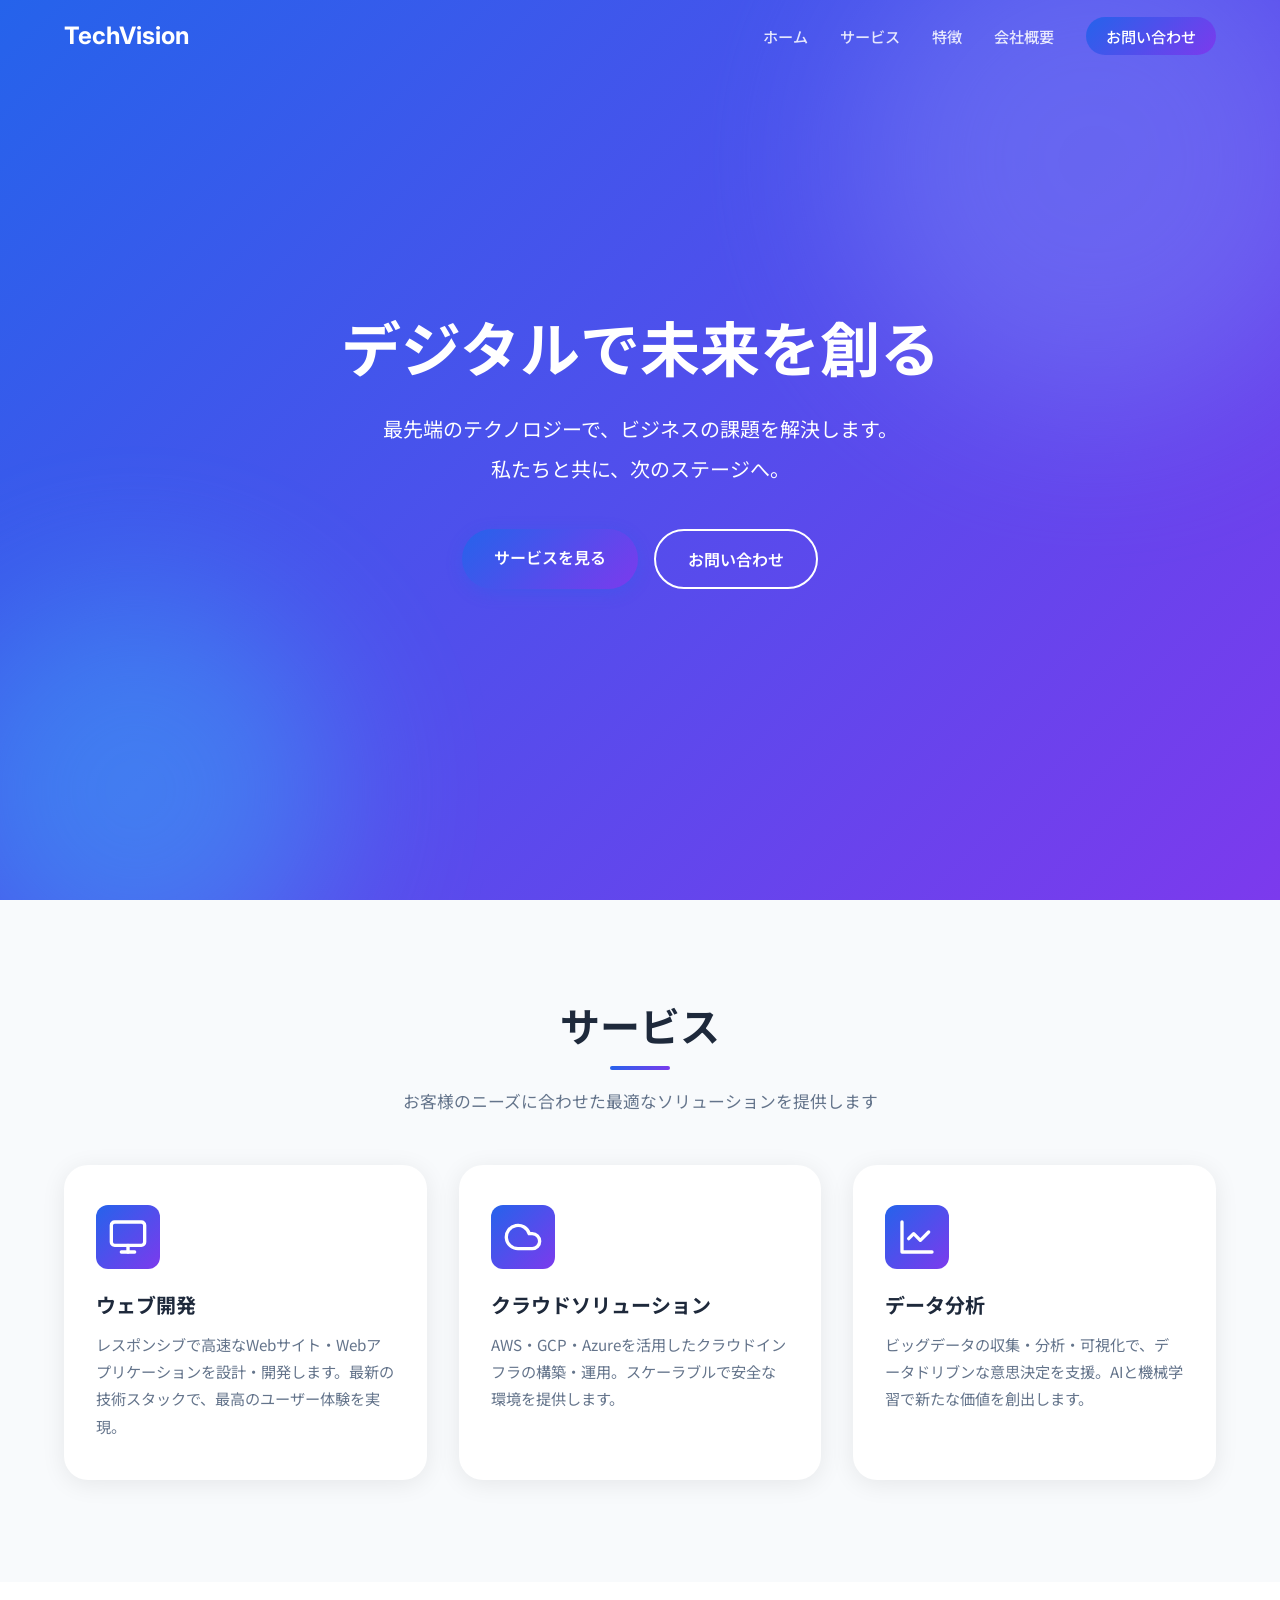
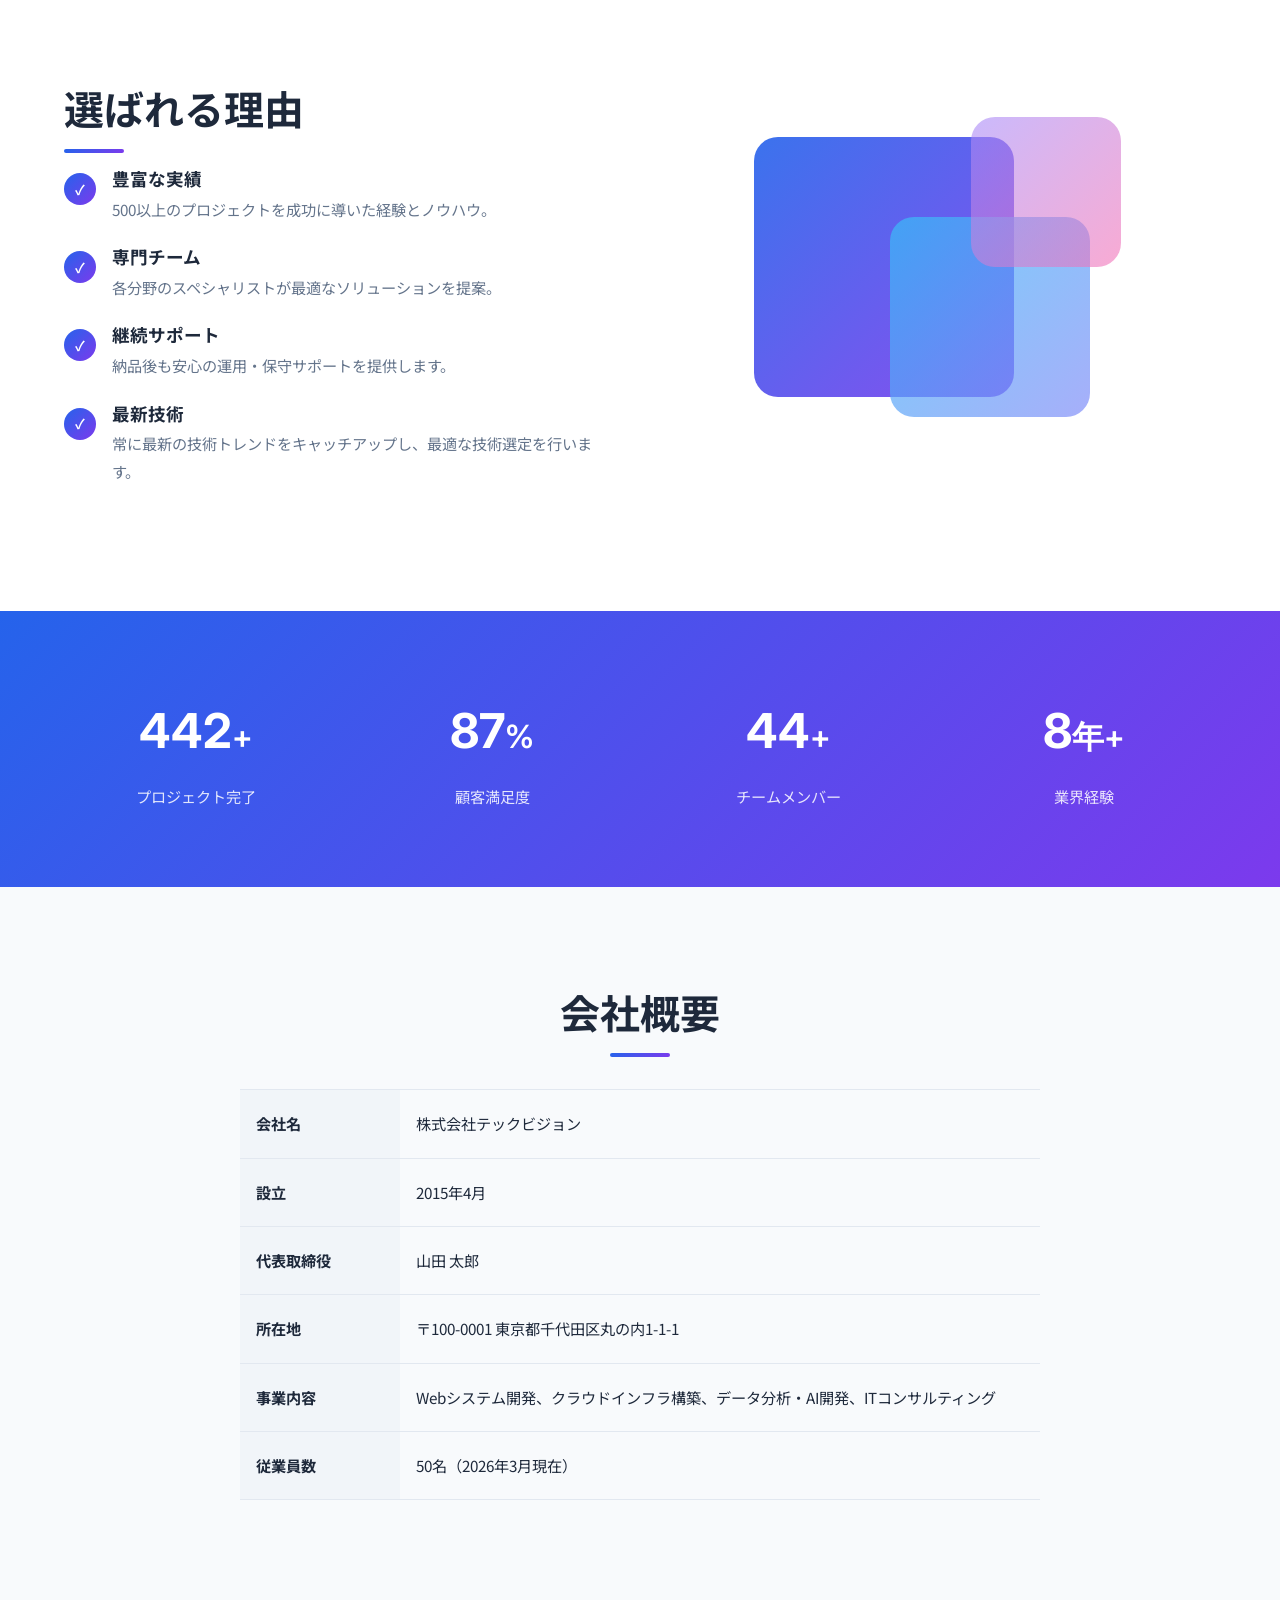
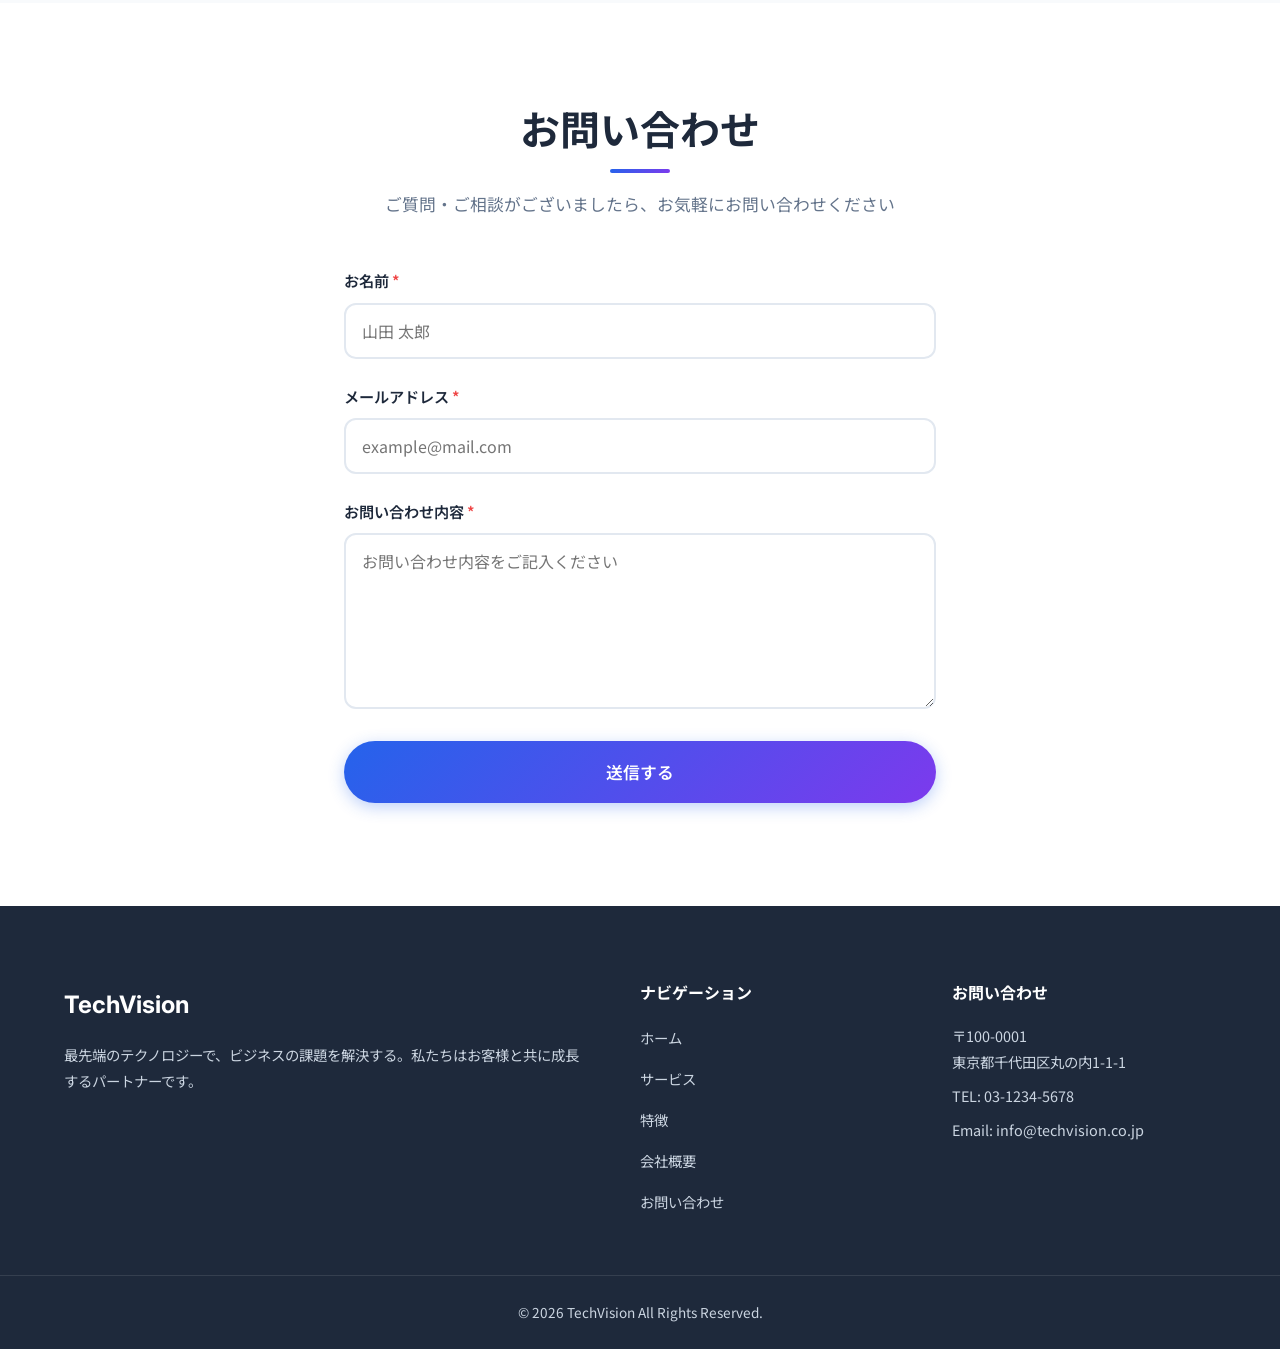
==== index.html @ c079c7b6 "Merge pull request #1 from sales537/claude/learn-skills-framework-Nc2qf Add complete website for Tec" ====
<!DOCTYPE html>
<html lang="ja">
<head>
  <meta charset="UTF-8">
  <meta name="viewport" content="width=device-width, initial-scale=1.0">
  <meta name="description" content="テックビジョン - 最先端のテクノロジーでビジネスの課題を解決します">
  <title>テックビジョン | デジタルで未来を創る</title>
  <link rel="preconnect" href="https://fonts.googleapis.com">
  <link rel="preconnect" href="https://fonts.gstatic.com" crossorigin>
  <link href="https://fonts.googleapis.com/css2?family=Inter:wght@400;600;700&family=Noto+Sans+JP:wght@400;700&display=swap" rel="stylesheet">
  <link rel="stylesheet" href="style.css">
</head>
<body>
  <a href="#main" class="skip-link">メインコンテンツへスキップ</a>

  <!-- ヘッダー -->
  <header class="header" id="header">
    <div class="container header-inner">
      <a href="#" class="logo">TechVision</a>
      <button class="menu-toggle" id="menu-toggle" aria-label="メニューを開く" aria-expanded="false" aria-controls="nav-menu">
        <span class="menu-bar"></span>
        <span class="menu-bar"></span>
        <span class="menu-bar"></span>
      </button>
      <nav id="nav-menu" class="nav">
        <ul class="nav-list">
          <li><a href="#hero" class="nav-link">ホーム</a></li>
          <li><a href="#services" class="nav-link">サービス</a></li>
          <li><a href="#features" class="nav-link">特徴</a></li>
          <li><a href="#about" class="nav-link">会社概要</a></li>
          <li><a href="#contact" class="nav-link nav-link--cta">お問い合わせ</a></li>
        </ul>
      </nav>
    </div>
  </header>

  <main id="main">
    <!-- ヒーロー -->
    <section class="hero" id="hero" aria-labelledby="hero-heading">
      <div class="hero-bg">
        <div class="hero-blob hero-blob--1"></div>
        <div class="hero-blob hero-blob--2"></div>
      </div>
      <div class="container hero-content">
        <h1 id="hero-heading" class="hero-title">デジタルで未来を創る</h1>
        <p class="hero-subtitle">最先端のテクノロジーで、ビジネスの課題を解決します。<br>私たちと共に、次のステージへ。</p>
        <div class="hero-actions">
          <a href="#services" class="btn btn-primary">サービスを見る</a>
          <a href="#contact" class="btn btn-outline">お問い合わせ</a>
        </div>
      </div>
    </section>

    <!-- サービス -->
    <section class="section section--alt" id="services" aria-labelledby="services-heading">
      <div class="container">
        <h2 id="services-heading" class="section-title" data-animate>サービス</h2>
        <p class="section-subtitle" data-animate>お客様のニーズに合わせた最適なソリューションを提供します</p>
        <div class="services-grid">
          <div class="card" data-animate>
            <div class="card-icon">
              <svg width="40" height="40" viewBox="0 0 24 24" fill="none" stroke="currentColor" stroke-width="2" stroke-linecap="round" stroke-linejoin="round"><rect x="2" y="3" width="20" height="14" rx="2"/><path d="M8 21h8"/><path d="M12 17v4"/></svg>
            </div>
            <h3 class="card-title">ウェブ開発</h3>
            <p class="card-text">レスポンシブで高速なWebサイト・Webアプリケーションを設計・開発します。最新の技術スタックで、最高のユーザー体験を実現。</p>
          </div>
          <div class="card" data-animate>
            <div class="card-icon">
              <svg width="40" height="40" viewBox="0 0 24 24" fill="none" stroke="currentColor" stroke-width="2" stroke-linecap="round" stroke-linejoin="round"><path d="M17.5 19H9a7 7 0 1 1 6.71-9h1.79a4.5 4.5 0 1 1 0 9Z"/></svg>
            </div>
            <h3 class="card-title">クラウドソリューション</h3>
            <p class="card-text">AWS・GCP・Azureを活用したクラウドインフラの構築・運用。スケーラブルで安全な環境を提供します。</p>
          </div>
          <div class="card" data-animate>
            <div class="card-icon">
              <svg width="40" height="40" viewBox="0 0 24 24" fill="none" stroke="currentColor" stroke-width="2" stroke-linecap="round" stroke-linejoin="round"><path d="M3 3v18h18"/><path d="m19 9-5 5-4-4-3 3"/></svg>
            </div>
            <h3 class="card-title">データ分析</h3>
            <p class="card-text">ビッグデータの収集・分析・可視化で、データドリブンな意思決定を支援。AIと機械学習で新たな価値を創出します。</p>
          </div>
        </div>
      </div>
    </section>

    <!-- 選ばれる理由 -->
    <section class="section" id="features" aria-labelledby="features-heading">
      <div class="container features-layout">
        <div class="features-text" data-animate>
          <h2 id="features-heading" class="section-title section-title--left">選ばれる理由</h2>
          <div class="feature-item">
            <div class="feature-check">✓</div>
            <div>
              <h3 class="feature-name">豊富な実績</h3>
              <p class="feature-desc">500以上のプロジェクトを成功に導いた経験とノウハウ。</p>
            </div>
          </div>
          <div class="feature-item">
            <div class="feature-check">✓</div>
            <div>
              <h3 class="feature-name">専門チーム</h3>
              <p class="feature-desc">各分野のスペシャリストが最適なソリューションを提案。</p>
            </div>
          </div>
          <div class="feature-item">
            <div class="feature-check">✓</div>
            <div>
              <h3 class="feature-name">継続サポート</h3>
              <p class="feature-desc">納品後も安心の運用・保守サポートを提供します。</p>
            </div>
          </div>
          <div class="feature-item">
            <div class="feature-check">✓</div>
            <div>
              <h3 class="feature-name">最新技術</h3>
              <p class="feature-desc">常に最新の技術トレンドをキャッチアップし、最適な技術選定を行います。</p>
            </div>
          </div>
        </div>
        <div class="features-visual" data-animate>
          <div class="visual-box visual-box--1"></div>
          <div class="visual-box visual-box--2"></div>
          <div class="visual-box visual-box--3"></div>
        </div>
      </div>
    </section>

    <!-- 実績 -->
    <section class="stats" id="stats" aria-labelledby="stats-heading">
      <div class="container">
        <h2 id="stats-heading" class="sr-only">実績</h2>
        <div class="stats-grid">
          <div class="stat" data-animate>
            <span class="stat-number" data-target="500">0</span><span class="stat-plus">+</span>
            <span class="stat-label">プロジェクト完了</span>
          </div>
          <div class="stat" data-animate>
            <span class="stat-number" data-target="99">0</span><span class="stat-plus">%</span>
            <span class="stat-label">顧客満足度</span>
          </div>
          <div class="stat" data-animate>
            <span class="stat-number" data-target="50">0</span><span class="stat-plus">+</span>
            <span class="stat-label">チームメンバー</span>
          </div>
          <div class="stat" data-animate>
            <span class="stat-number" data-target="10">0</span><span class="stat-plus">年+</span>
            <span class="stat-label">業界経験</span>
          </div>
        </div>
      </div>
    </section>

    <!-- 会社概要 -->
    <section class="section section--alt" id="about" aria-labelledby="about-heading">
      <div class="container">
        <h2 id="about-heading" class="section-title" data-animate>会社概要</h2>
        <div class="about-layout" data-animate>
          <dl class="about-list">
            <div class="about-row">
              <dt>会社名</dt>
              <dd>株式会社テックビジョン</dd>
            </div>
            <div class="about-row">
              <dt>設立</dt>
              <dd>2015年4月</dd>
            </div>
            <div class="about-row">
              <dt>代表取締役</dt>
              <dd>山田 太郎</dd>
            </div>
            <div class="about-row">
              <dt>所在地</dt>
              <dd>〒100-0001 東京都千代田区丸の内1-1-1</dd>
            </div>
            <div class="about-row">
              <dt>事業内容</dt>
              <dd>Webシステム開発、クラウドインフラ構築、データ分析・AI開発、ITコンサルティング</dd>
            </div>
            <div class="about-row">
              <dt>従業員数</dt>
              <dd>50名（2026年3月現在）</dd>
            </div>
          </dl>
        </div>
      </div>
    </section>

    <!-- お問い合わせ -->
    <section class="section" id="contact" aria-labelledby="contact-heading">
      <div class="container contact-container">
        <h2 id="contact-heading" class="section-title" data-animate>お問い合わせ</h2>
        <p class="section-subtitle" data-animate>ご質問・ご相談がございましたら、お気軽にお問い合わせください</p>
        <form class="contact-form" id="contact-form" data-animate novalidate>
          <div class="form-group">
            <label for="name">お名前 <span class="required">*</span></label>
            <input type="text" id="name" name="name" required placeholder="山田 太郎">
          </div>
          <div class="form-group">
            <label for="email">メールアドレス <span class="required">*</span></label>
            <input type="email" id="email" name="email" required placeholder="example@mail.com">
          </div>
          <div class="form-group">
            <label for="message">お問い合わせ内容 <span class="required">*</span></label>
            <textarea id="message" name="message" rows="6" required placeholder="お問い合わせ内容をご記入ください"></textarea>
          </div>
          <button type="submit" class="btn btn-primary btn-submit">送信する</button>
          <div class="form-success" id="form-success" hidden>
            <p>お問い合わせありがとうございます。<br>内容を確認の上、担当者よりご連絡いたします。</p>
          </div>
        </form>
      </div>
    </section>
  </main>

  <!-- フッター -->
  <footer class="footer">
    <div class="container footer-grid">
      <div class="footer-col">
        <p class="footer-logo">TechVision</p>
        <p class="footer-desc">最先端のテクノロジーで、ビジネスの課題を解決する。私たちはお客様と共に成長するパートナーです。</p>
      </div>
      <div class="footer-col">
        <h3 class="footer-heading">ナビゲーション</h3>
        <ul class="footer-nav">
          <li><a href="#hero">ホーム</a></li>
          <li><a href="#services">サービス</a></li>
          <li><a href="#features">特徴</a></li>
          <li><a href="#about">会社概要</a></li>
          <li><a href="#contact">お問い合わせ</a></li>
        </ul>
      </div>
      <div class="footer-col">
        <h3 class="footer-heading">お問い合わせ</h3>
        <address class="footer-address">
          <p>〒100-0001<br>東京都千代田区丸の内1-1-1</p>
          <p>TEL: 03-1234-5678</p>
          <p>Email: info@techvision.co.jp</p>
        </address>
      </div>
    </div>
    <div class="footer-bottom">
      <div class="container">
        <p>&copy; 2026 TechVision All Rights Reserved.</p>
      </div>
    </div>
  </footer>

  <script src="script.js"></script>
</body>
</html>
---- style.css ----
/* ===== Reset ===== */
*, *::before, *::after {
  box-sizing: border-box;
  margin: 0;
  padding: 0;
}

img { max-width: 100%; display: block; }
ul { list-style: none; }
a { text-decoration: none; color: inherit; }
button { border: none; background: none; cursor: pointer; font: inherit; }
address { font-style: normal; }

/* ===== Custom Properties ===== */
:root {
  --primary: #2563eb;
  --primary-dark: #1d4ed8;
  --secondary: #7c3aed;
  --bg: #ffffff;
  --bg-alt: #f8fafc;
  --text: #1e293b;
  --text-light: #64748b;
  --gradient: linear-gradient(135deg, var(--primary), var(--secondary));
  --radius: 0.75rem;
  --radius-lg: 1.5rem;
  --shadow: 0 4px 24px rgba(0, 0, 0, 0.08);
  --shadow-hover: 0 8px 32px rgba(0, 0, 0, 0.12);
  --transition: 0.3s ease;
  --header-h: 72px;
}

html {
  scroll-behavior: smooth;
  scroll-padding-top: var(--header-h);
}

/* ===== Base Typography ===== */
body {
  font-family: "Noto Sans JP", "Hiragino Kaku Gothic ProN", "Meiryo", sans-serif;
  font-size: 16px;
  line-height: 1.8;
  color: var(--text);
  background: var(--bg);
  -webkit-font-smoothing: antialiased;
}

h1, h2, h3, h4 {
  font-family: "Inter", "Noto Sans JP", sans-serif;
  line-height: 1.3;
  font-weight: 700;
}

/* ===== Utilities ===== */
.container {
  max-width: 1200px;
  margin: 0 auto;
  padding: 0 1.5rem;
}

.section {
  padding: clamp(4rem, 8vw, 8rem) 0;
}

.section--alt {
  background: var(--bg-alt);
}

.section-title {
  font-size: clamp(1.75rem, 4vw, 2.5rem);
  text-align: center;
  margin-bottom: 1rem;
  position: relative;
}

.section-title::after {
  content: "";
  display: block;
  width: 60px;
  height: 4px;
  background: var(--gradient);
  border-radius: 2px;
  margin: 0.75rem auto 0;
}

.section-title--left {
  text-align: left;
}

.section-title--left::after {
  margin-left: 0;
}

.section-subtitle {
  text-align: center;
  color: var(--text-light);
  font-size: 1.05rem;
  margin-bottom: 3rem;
}

.sr-only {
  position: absolute;
  width: 1px;
  height: 1px;
  padding: 0;
  margin: -1px;
  overflow: hidden;
  clip: rect(0, 0, 0, 0);
  border: 0;
}

.skip-link {
  position: absolute;
  top: -100%;
  left: 1rem;
  padding: 0.5rem 1rem;
  background: var(--primary);
  color: #fff;
  border-radius: var(--radius);
  z-index: 1000;
  transition: top var(--transition);
}

.skip-link:focus {
  top: 1rem;
}

.btn {
  display: inline-block;
  padding: 0.875rem 2rem;
  border-radius: 2rem;
  font-weight: 600;
  font-size: 1rem;
  transition: all var(--transition);
  cursor: pointer;
}

.btn-primary {
  background: var(--gradient);
  color: #fff;
  box-shadow: 0 4px 16px rgba(37, 99, 235, 0.3);
}

.btn-primary:hover {
  transform: translateY(-2px);
  box-shadow: 0 6px 24px rgba(37, 99, 235, 0.4);
}

.btn-outline {
  border: 2px solid #fff;
  color: #fff;
}

.btn-outline:hover {
  background: #fff;
  color: var(--primary);
}

/* ===== Header ===== */
.header {
  position: fixed;
  top: 0;
  left: 0;
  right: 0;
  height: var(--header-h);
  z-index: 100;
  transition: background var(--transition), box-shadow var(--transition);
}

.header.scrolled {
  background: rgba(255, 255, 255, 0.95);
  backdrop-filter: blur(10px);
  box-shadow: 0 2px 16px rgba(0, 0, 0, 0.06);
}

.header-inner {
  display: flex;
  align-items: center;
  justify-content: space-between;
  height: 100%;
}

.logo {
  font-family: "Inter", sans-serif;
  font-size: 1.5rem;
  font-weight: 700;
  background: var(--gradient);
  -webkit-background-clip: text;
  -webkit-text-fill-color: transparent;
  background-clip: text;
}

.header:not(.scrolled) .logo {
  background: none;
  -webkit-text-fill-color: #fff;
  color: #fff;
}

.nav-list {
  display: flex;
  align-items: center;
  gap: 2rem;
}

.nav-link {
  font-size: 0.95rem;
  font-weight: 500;
  color: rgba(255, 255, 255, 0.85);
  transition: color var(--transition);
  position: relative;
}

.header.scrolled .nav-link {
  color: var(--text);
}

.nav-link:hover {
  color: #fff;
}

.header.scrolled .nav-link:hover {
  color: var(--primary);
}

.nav-link--cta {
  background: var(--gradient);
  color: #fff !important;
  padding: 0.5rem 1.25rem;
  border-radius: 2rem;
}

.nav-link--cta:hover {
  transform: translateY(-1px);
  box-shadow: 0 4px 12px rgba(37, 99, 235, 0.3);
}

.menu-toggle {
  display: none;
  flex-direction: column;
  gap: 5px;
  padding: 0.5rem;
  z-index: 110;
}

.menu-bar {
  display: block;
  width: 24px;
  height: 2px;
  background: #fff;
  border-radius: 2px;
  transition: all var(--transition);
}

.header.scrolled .menu-bar {
  background: var(--text);
}

.menu-toggle.active .menu-bar:nth-child(1) {
  transform: rotate(45deg) translate(5px, 5px);
}

.menu-toggle.active .menu-bar:nth-child(2) {
  opacity: 0;
}

.menu-toggle.active .menu-bar:nth-child(3) {
  transform: rotate(-45deg) translate(5px, -5px);
}

/* ===== Hero ===== */
.hero {
  position: relative;
  min-height: 100vh;
  display: flex;
  align-items: center;
  justify-content: center;
  background: var(--gradient);
  overflow: hidden;
}

.hero-bg {
  position: absolute;
  inset: 0;
  overflow: hidden;
}

.hero-blob {
  position: absolute;
  border-radius: 50%;
  filter: blur(80px);
  opacity: 0.4;
  animation: float 8s ease-in-out infinite;
}

.hero-blob--1 {
  width: 500px;
  height: 500px;
  background: #818cf8;
  top: -10%;
  right: -5%;
  animation-delay: 0s;
}

.hero-blob--2 {
  width: 400px;
  height: 400px;
  background: #38bdf8;
  bottom: -10%;
  left: -5%;
  animation-delay: -4s;
}

@keyframes float {
  0%, 100% { transform: translate(0, 0) scale(1); }
  33% { transform: translate(30px, -30px) scale(1.05); }
  66% { transform: translate(-20px, 20px) scale(0.95); }
}

.hero-content {
  position: relative;
  text-align: center;
  color: #fff;
  z-index: 1;
}

.hero-title {
  font-size: clamp(2rem, 6vw, 3.75rem);
  margin-bottom: 1.25rem;
  animation: fadeInUp 0.8s ease both;
}

.hero-subtitle {
  font-size: clamp(1rem, 2.5vw, 1.25rem);
  opacity: 0.9;
  margin-bottom: 2.5rem;
  line-height: 2;
  animation: fadeInUp 0.8s ease 0.2s both;
}

.hero-actions {
  display: flex;
  gap: 1rem;
  justify-content: center;
  flex-wrap: wrap;
  animation: fadeInUp 0.8s ease 0.4s both;
}

@keyframes fadeInUp {
  from {
    opacity: 0;
    transform: translateY(24px);
  }
  to {
    opacity: 1;
    transform: translateY(0);
  }
}

/* ===== Services ===== */
.services-grid {
  display: grid;
  grid-template-columns: repeat(auto-fit, minmax(300px, 1fr));
  gap: 2rem;
}

.card {
  background: var(--bg);
  padding: 2.5rem 2rem;
  border-radius: var(--radius-lg);
  box-shadow: var(--shadow);
  transition: transform var(--transition), box-shadow var(--transition);
}

.card:hover {
  transform: translateY(-4px);
  box-shadow: var(--shadow-hover);
}

.card-icon {
  width: 64px;
  height: 64px;
  display: flex;
  align-items: center;
  justify-content: center;
  background: var(--gradient);
  color: #fff;
  border-radius: var(--radius);
  margin-bottom: 1.5rem;
}

.card-title {
  font-size: 1.25rem;
  margin-bottom: 0.75rem;
}

.card-text {
  color: var(--text-light);
  font-size: 0.95rem;
}

/* ===== Features ===== */
.features-layout {
  display: grid;
  grid-template-columns: 1fr 1fr;
  gap: 4rem;
  align-items: center;
}

.feature-item {
  display: flex;
  gap: 1rem;
  align-items: flex-start;
  margin-bottom: 1.5rem;
}

.feature-check {
  flex-shrink: 0;
  width: 32px;
  height: 32px;
  display: flex;
  align-items: center;
  justify-content: center;
  background: var(--gradient);
  color: #fff;
  border-radius: 50%;
  font-size: 0.85rem;
  font-weight: 700;
  margin-top: 0.25rem;
}

.feature-name {
  font-size: 1.1rem;
  margin-bottom: 0.25rem;
}

.feature-desc {
  color: var(--text-light);
  font-size: 0.95rem;
}

.features-visual {
  position: relative;
  height: 400px;
}

.visual-box {
  position: absolute;
  border-radius: var(--radius-lg);
}

.visual-box--1 {
  width: 260px;
  height: 260px;
  background: var(--gradient);
  top: 10%;
  left: 15%;
  opacity: 0.9;
}

.visual-box--2 {
  width: 200px;
  height: 200px;
  background: linear-gradient(135deg, #38bdf8, #818cf8);
  top: 30%;
  left: 40%;
  opacity: 0.7;
}

.visual-box--3 {
  width: 150px;
  height: 150px;
  background: linear-gradient(135deg, #a78bfa, #f472b6);
  top: 5%;
  left: 55%;
  opacity: 0.6;
}

/* ===== Stats ===== */
.stats {
  background: var(--gradient);
  padding: clamp(3rem, 6vw, 6rem) 0;
  color: #fff;
}

.stats-grid {
  display: grid;
  grid-template-columns: repeat(4, 1fr);
  gap: 2rem;
  text-align: center;
}

.stat-number {
  font-family: "Inter", sans-serif;
  font-size: clamp(2rem, 5vw, 3rem);
  font-weight: 700;
}

.stat-plus {
  font-family: "Inter", sans-serif;
  font-size: clamp(1.5rem, 3vw, 2rem);
  font-weight: 600;
}

.stat-label {
  display: block;
  margin-top: 0.5rem;
  font-size: 0.95rem;
  opacity: 0.85;
}

/* ===== About ===== */
.about-layout {
  max-width: 800px;
  margin: 2rem auto 0;
}

.about-list {
  border-top: 1px solid #e2e8f0;
}

.about-row {
  display: grid;
  grid-template-columns: 160px 1fr;
  border-bottom: 1px solid #e2e8f0;
}

.about-row dt {
  font-weight: 700;
  padding: 1.25rem 1rem;
  background: #f1f5f9;
  font-size: 0.95rem;
}

.about-row dd {
  padding: 1.25rem 1rem;
  font-size: 0.95rem;
}

/* ===== Contact ===== */
.contact-container {
  max-width: 640px;
}

.contact-form {
  margin-top: 1rem;
}

.form-group {
  margin-bottom: 1.5rem;
}

.form-group label {
  display: block;
  font-weight: 600;
  font-size: 0.95rem;
  margin-bottom: 0.5rem;
}

.required {
  color: #ef4444;
}

.form-group input,
.form-group textarea {
  width: 100%;
  padding: 0.875rem 1rem;
  border: 2px solid #e2e8f0;
  border-radius: var(--radius);
  font-family: inherit;
  font-size: 1rem;
  transition: border-color var(--transition), box-shadow var(--transition);
  background: var(--bg);
  color: var(--text);
}

.form-group input:focus,
.form-group textarea:focus {
  outline: none;
  border-color: var(--primary);
  box-shadow: 0 0 0 3px rgba(37, 99, 235, 0.15);
}

.form-group input.error,
.form-group textarea.error {
  border-color: #ef4444;
  box-shadow: 0 0 0 3px rgba(239, 68, 68, 0.15);
}

.btn-submit {
  width: 100%;
  border: none;
  font-size: 1.05rem;
  padding: 1rem;
}

.form-success {
  margin-top: 1.5rem;
  padding: 1.5rem;
  background: #f0fdf4;
  border: 1px solid #bbf7d0;
  border-radius: var(--radius);
  text-align: center;
  color: #166534;
  font-weight: 500;
}

/* ===== Footer ===== */
.footer {
  background: var(--text);
  color: #cbd5e1;
  padding-top: clamp(3rem, 6vw, 5rem);
}

.footer-grid {
  display: grid;
  grid-template-columns: 2fr 1fr 1fr;
  gap: 3rem;
}

.footer-logo {
  font-family: "Inter", sans-serif;
  font-size: 1.5rem;
  font-weight: 700;
  color: #fff;
  margin-bottom: 1rem;
}

.footer-desc {
  font-size: 0.9rem;
  line-height: 1.8;
}

.footer-heading {
  color: #fff;
  font-size: 1rem;
  margin-bottom: 1.25rem;
}

.footer-nav li {
  margin-bottom: 0.75rem;
}

.footer-nav a {
  font-size: 0.9rem;
  transition: color var(--transition);
}

.footer-nav a:hover {
  color: #fff;
}

.footer-address p {
  font-size: 0.9rem;
  margin-bottom: 0.5rem;
}

.footer-bottom {
  margin-top: clamp(2rem, 4vw, 3rem);
  padding: 1.5rem 0;
  border-top: 1px solid rgba(255, 255, 255, 0.1);
  text-align: center;
  font-size: 0.85rem;
}

/* ===== Scroll Animations ===== */
[data-animate] {
  opacity: 0;
  transform: translateY(24px);
  transition: opacity 0.6s ease, transform 0.6s ease;
}

[data-animate].animated {
  opacity: 1;
  transform: translateY(0);
}

/* ===== Responsive ===== */
@media (max-width: 768px) {
  .menu-toggle {
    display: flex;
  }

  .nav {
    position: fixed;
    top: 0;
    left: 0;
    right: 0;
    bottom: 0;
    background: rgba(30, 41, 59, 0.97);
    display: flex;
    align-items: center;
    justify-content: center;
    opacity: 0;
    visibility: hidden;
    transition: opacity var(--transition), visibility var(--transition);
    z-index: 100;
  }

  .nav.active {
    opacity: 1;
    visibility: visible;
  }

  .nav-list {
    flex-direction: column;
    gap: 2rem;
    text-align: center;
  }

  .nav-link {
    font-size: 1.25rem;
    color: #fff;
  }

  .features-layout {
    grid-template-columns: 1fr;
  }

  .features-visual {
    display: none;
  }

  .stats-grid {
    grid-template-columns: repeat(2, 1fr);
    gap: 2rem 1rem;
  }

  .about-row {
    grid-template-columns: 1fr;
  }

  .about-row dt {
    padding: 0.75rem 1rem 0.25rem;
  }

  .about-row dd {
    padding: 0.25rem 1rem 0.75rem;
  }

  .footer-grid {
    grid-template-columns: 1fr;
    gap: 2rem;
  }
}

/* ===== Reduced Motion ===== */
@media (prefers-reduced-motion: reduce) {
  *, *::before, *::after {
    animation-duration: 0.01ms !important;
    animation-iteration-count: 1 !important;
    transition-duration: 0.01ms !important;
  }

  html {
    scroll-behavior: auto;
  }

  [data-animate] {
    opacity: 1;
    transform: none;
  }
}
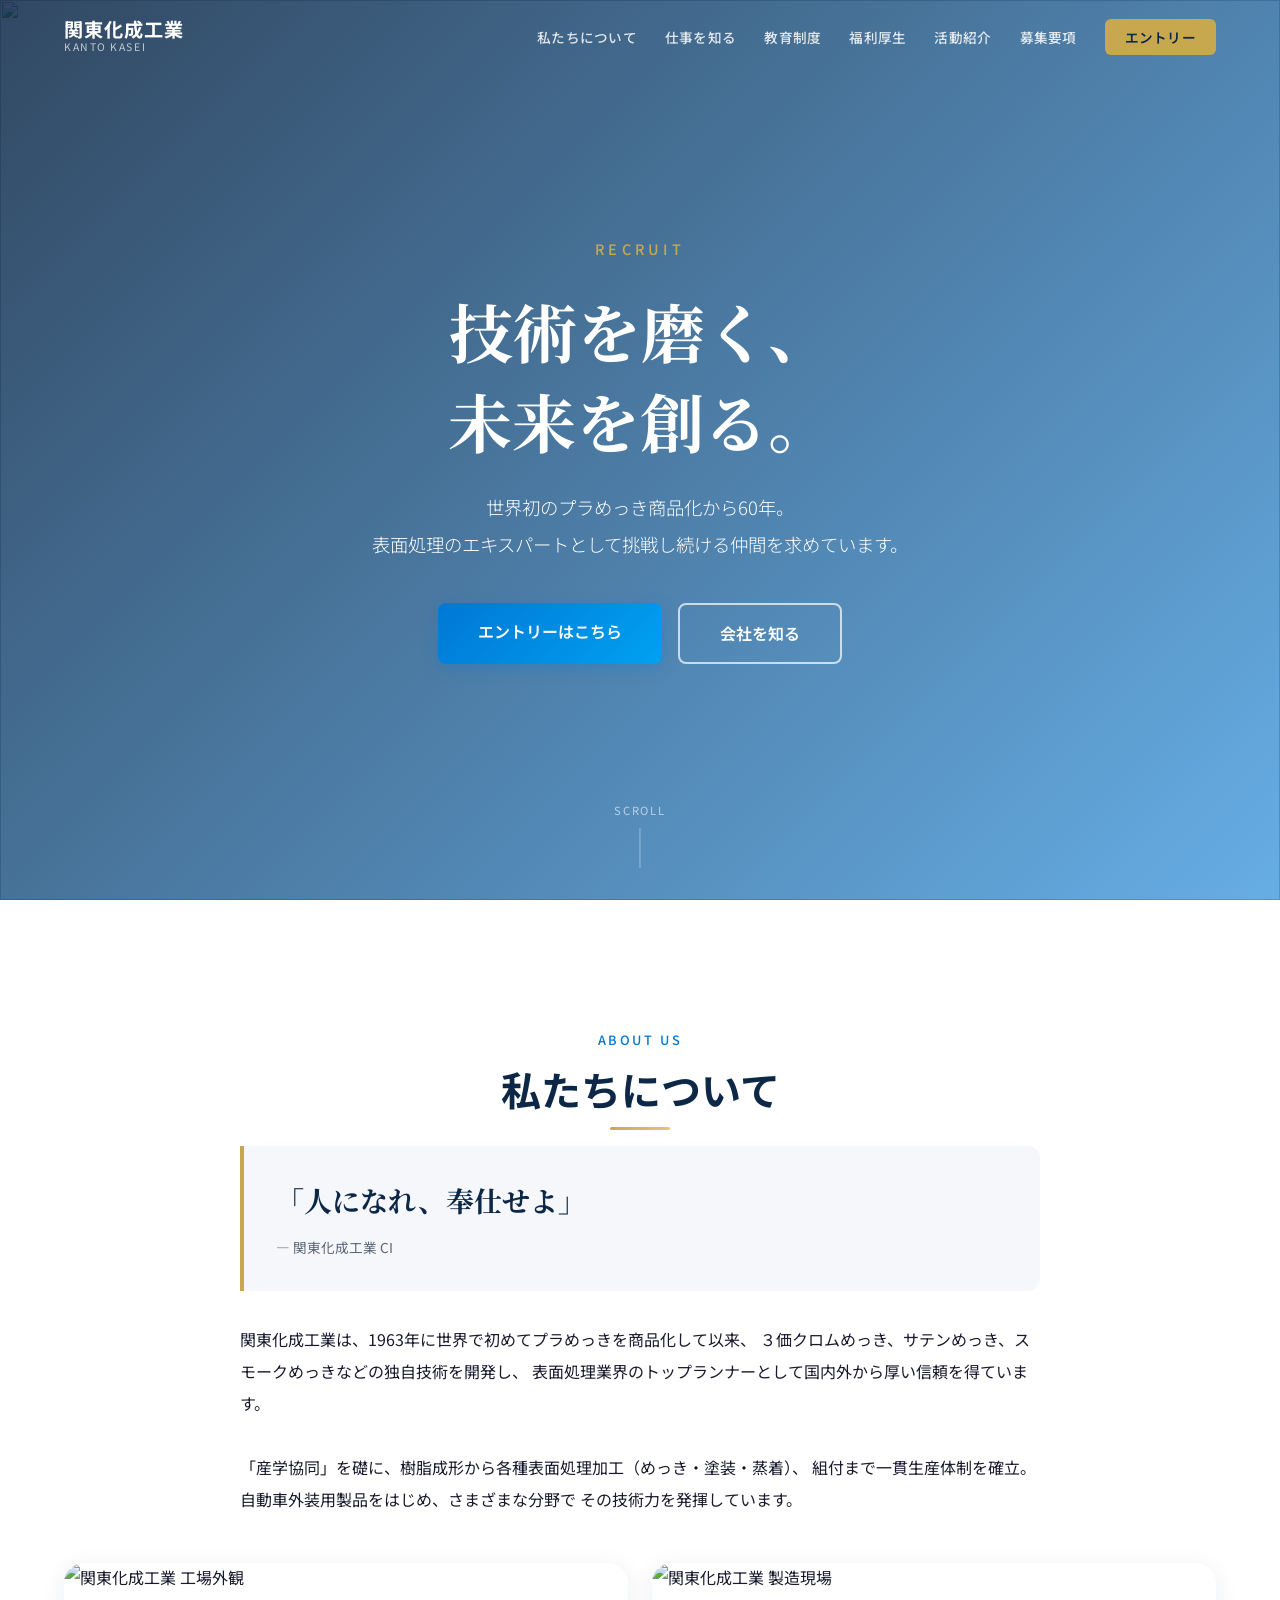
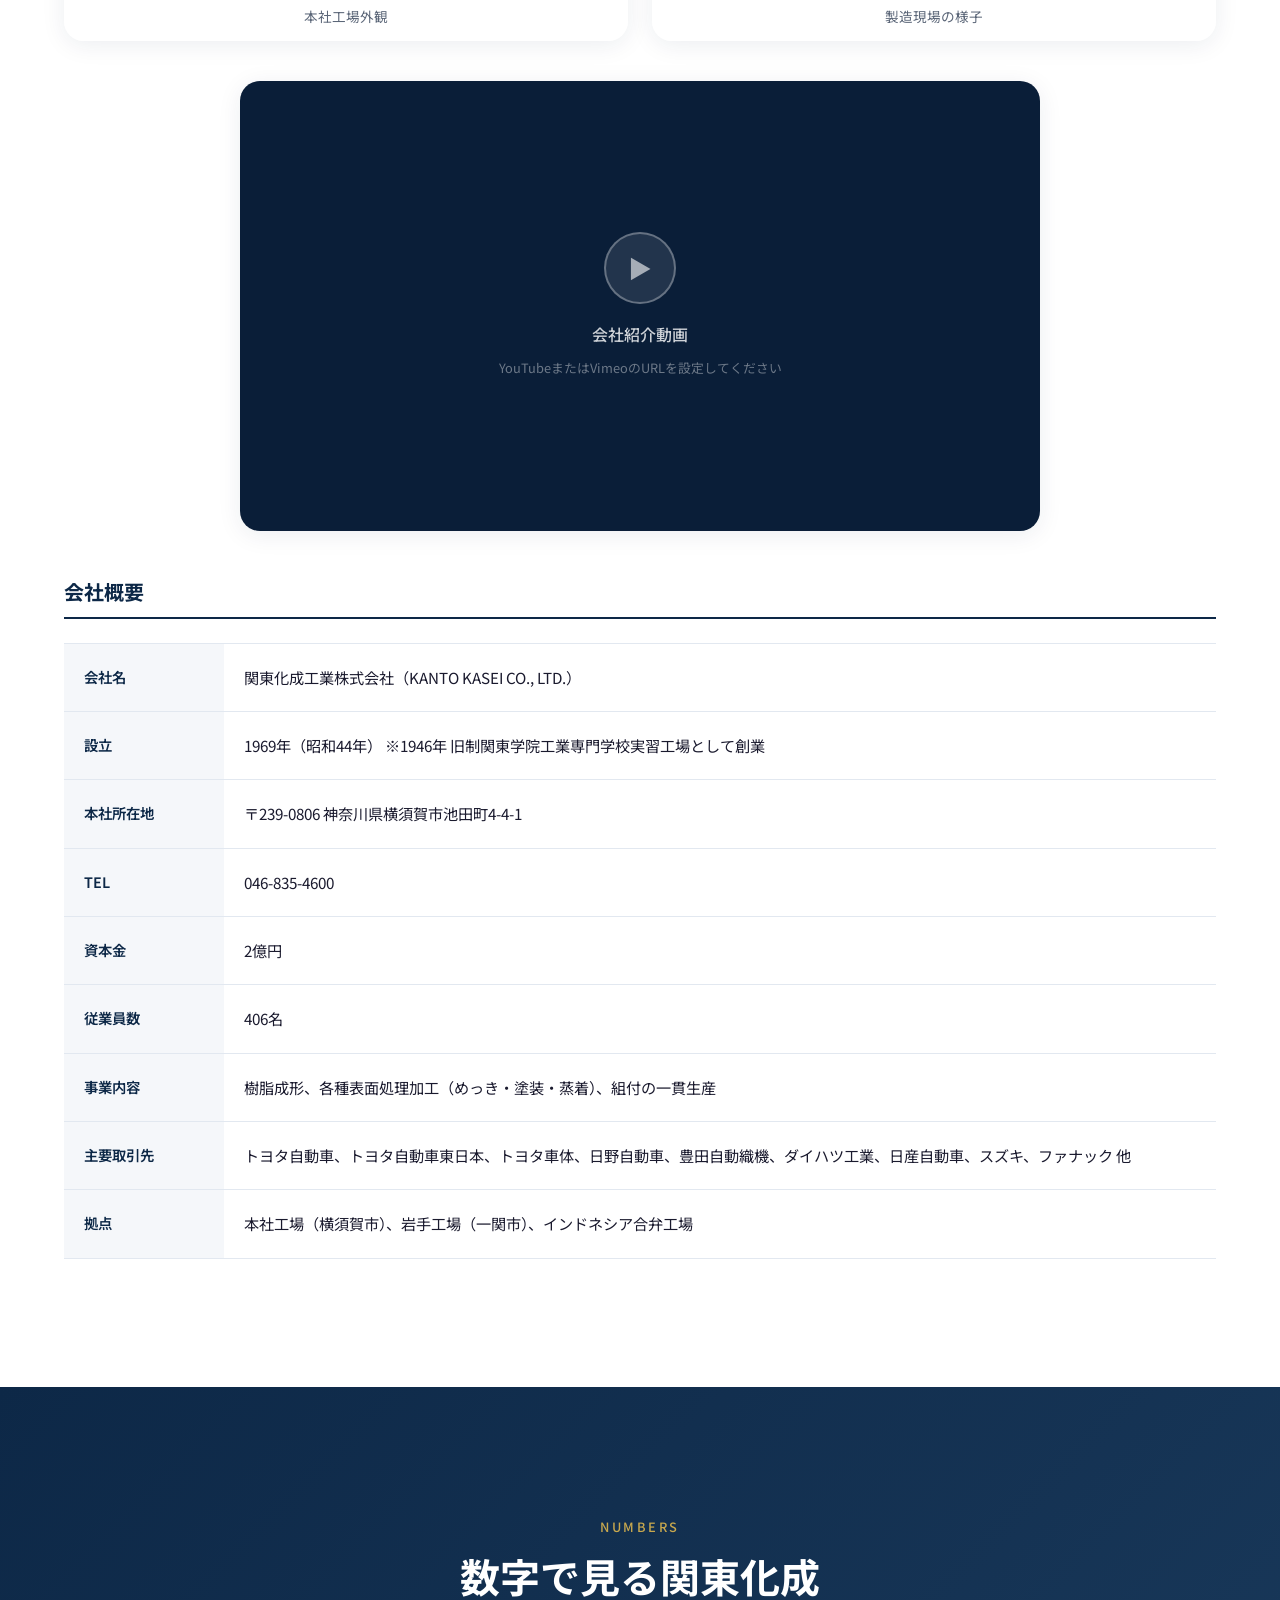
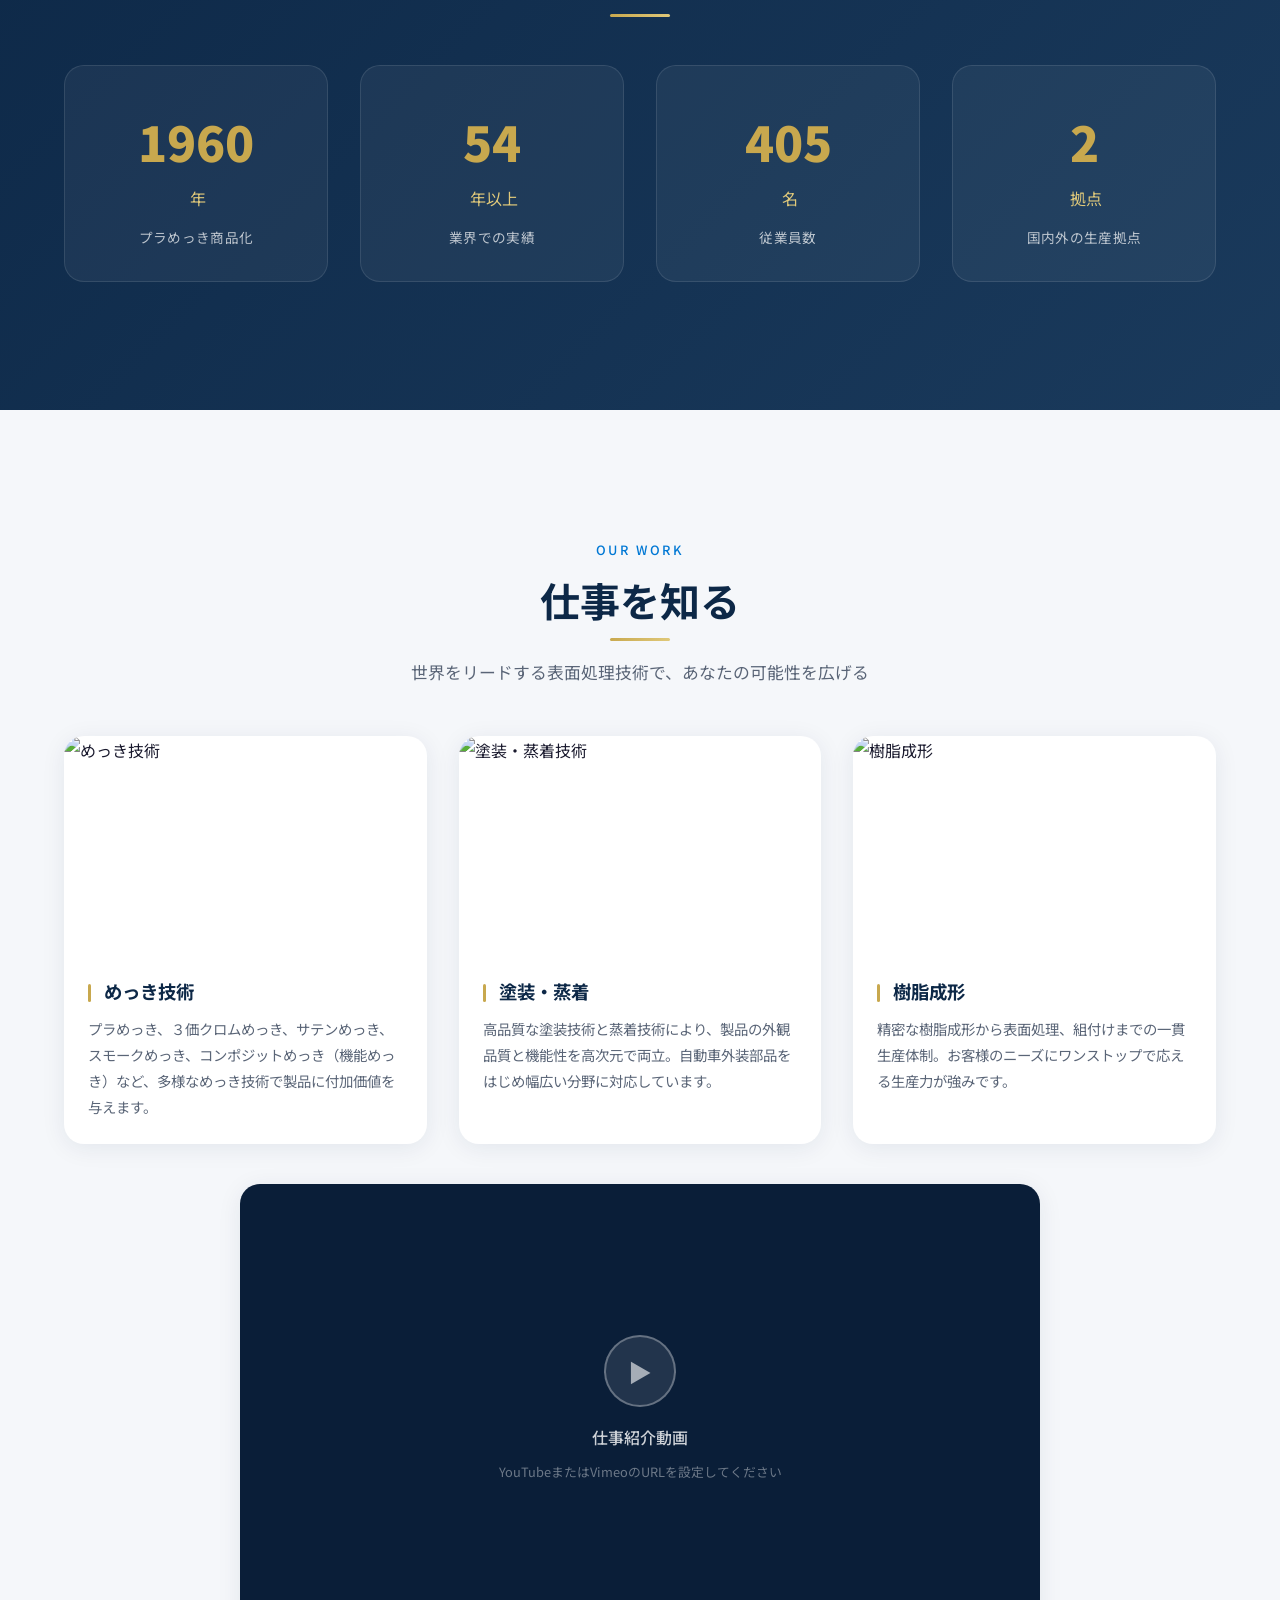
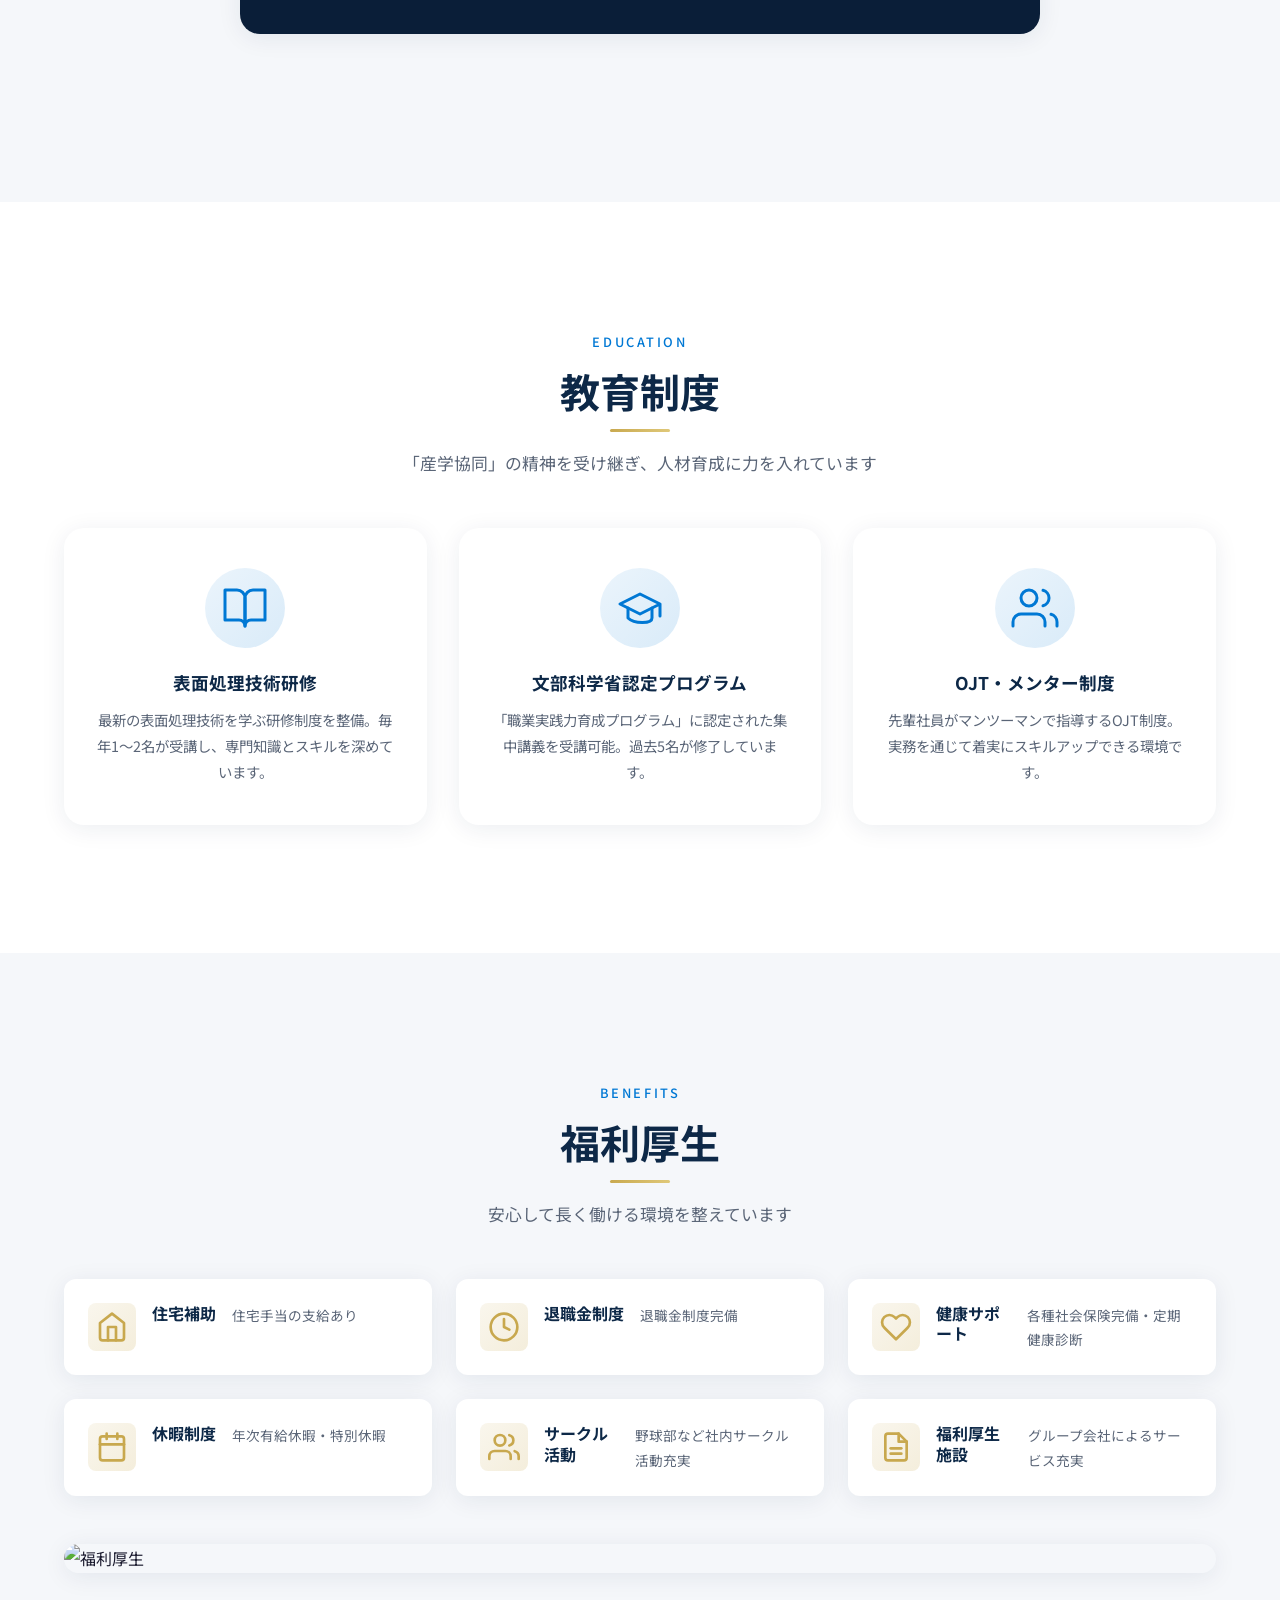
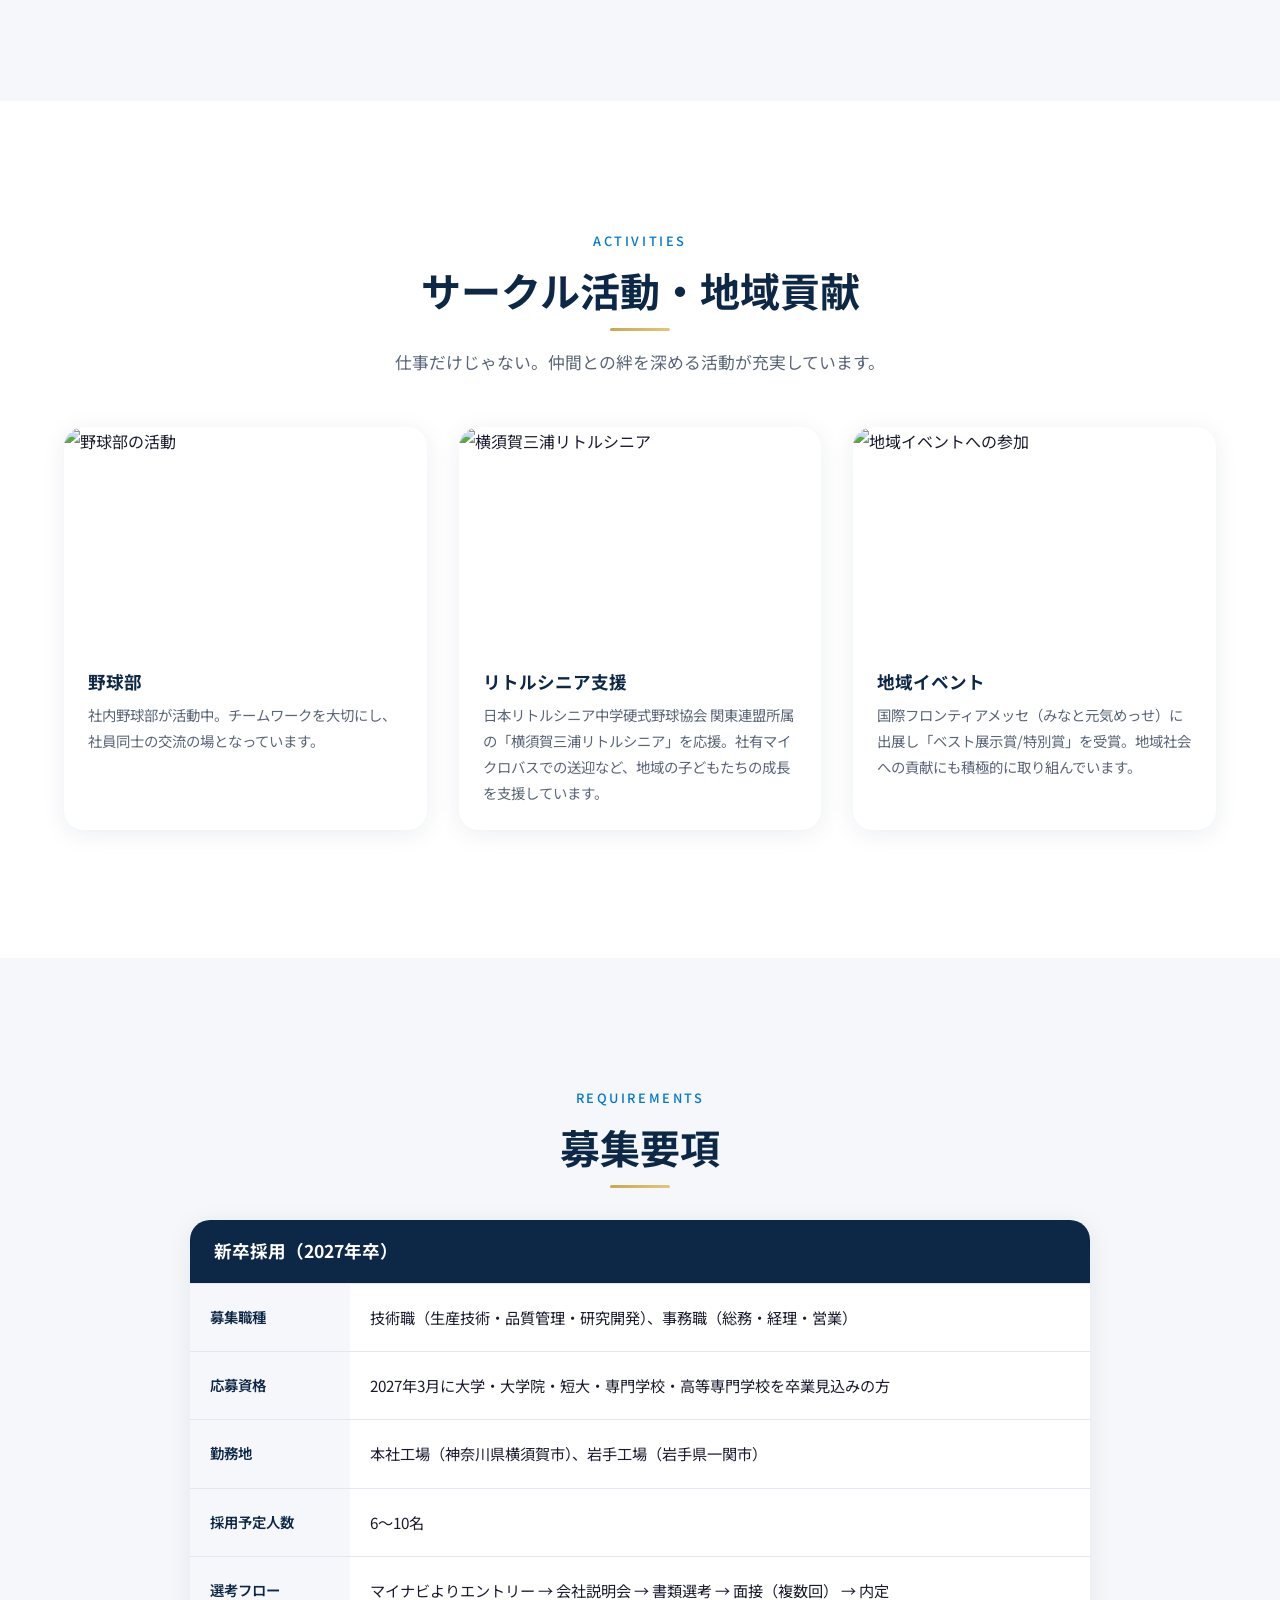
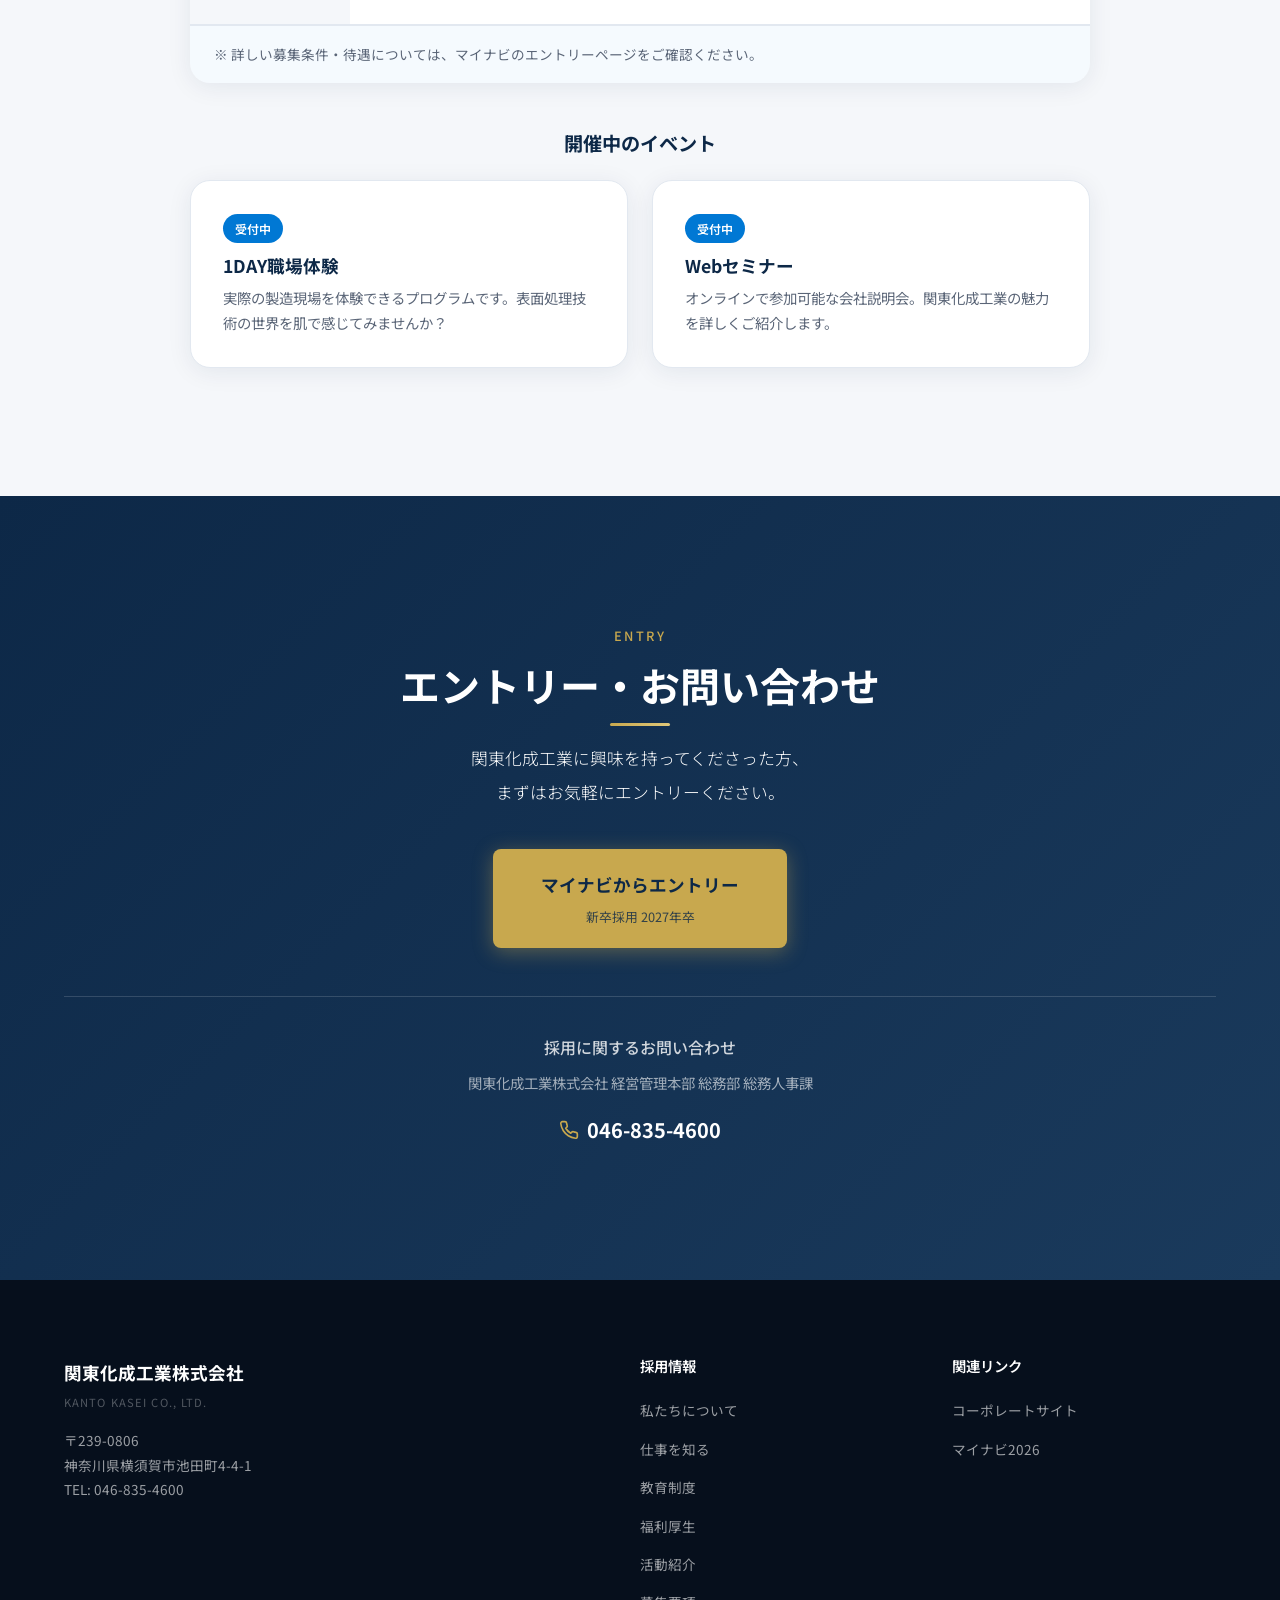
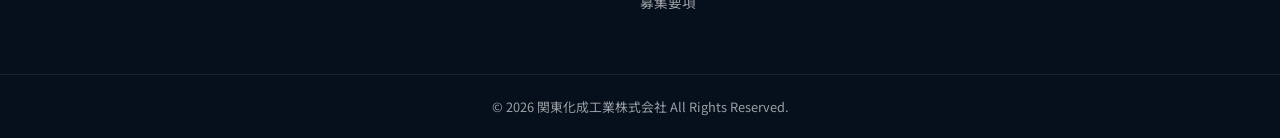
==== commit ff9919fa: "feat: 関東化成工業 採用LPにリニューアル 既存のテックビジョンLPを関東化成工業株式会社の採用ランディングページに全面リニューアル。 - ネイビー×ゴールドのブランドカラーでおしゃれなデザイン" ====
--- a/index.html
+++ b/index.html
@@ -3,11 +3,11 @@
 <head>
   <meta charset="UTF-8">
   <meta name="viewport" content="width=device-width, initial-scale=1.0">
-  <meta name="description" content="テックビジョン - 最先端のテクノロジーでビジネスの課題を解決します">
-  <title>テックビジョン | デジタルで未来を創る</title>
+  <meta name="description" content="関東化成工業株式会社 採用情報 - 世界初のプラめっき商品化から60年。表面処理のエキスパートとして挑戦し続ける仲間を求めています。">
+  <title>採用情報 | 関東化成工業株式会社</title>
   <link rel="preconnect" href="https://fonts.googleapis.com">
   <link rel="preconnect" href="https://fonts.gstatic.com" crossorigin>
-  <link href="https://fonts.googleapis.com/css2?family=Inter:wght@400;600;700&family=Noto+Sans+JP:wght@400;700&display=swap" rel="stylesheet">
+  <link href="https://fonts.googleapis.com/css2?family=Noto+Sans+JP:wght@300;400;500;700;900&family=Noto+Serif+JP:wght@700&display=swap" rel="stylesheet">
   <link rel="stylesheet" href="style.css">
 </head>
 <body>
@@ -16,7 +16,11 @@
   <!-- ヘッダー -->
   <header class="header" id="header">
     <div class="container header-inner">
-      <a href="#" class="logo">TechVision</a>
+      <a href="#" class="logo">
+        <!-- ロゴ画像に差し替え可能 -->
+        <span class="logo-text">関東化成工業</span>
+        <span class="logo-sub">KANTO KASEI</span>
+      </a>
       <button class="menu-toggle" id="menu-toggle" aria-label="メニューを開く" aria-expanded="false" aria-controls="nav-menu">
         <span class="menu-bar"></span>
         <span class="menu-bar"></span>
@@ -24,11 +28,13 @@
       </button>
       <nav id="nav-menu" class="nav">
         <ul class="nav-list">
-          <li><a href="#hero" class="nav-link">ホーム</a></li>
-          <li><a href="#services" class="nav-link">サービス</a></li>
-          <li><a href="#features" class="nav-link">特徴</a></li>
-          <li><a href="#about" class="nav-link">会社概要</a></li>
-          <li><a href="#contact" class="nav-link nav-link--cta">お問い合わせ</a></li>
+          <li><a href="#about" class="nav-link">私たちについて</a></li>
+          <li><a href="#work" class="nav-link">仕事を知る</a></li>
+          <li><a href="#education" class="nav-link">教育制度</a></li>
+          <li><a href="#benefits" class="nav-link">福利厚生</a></li>
+          <li><a href="#activities" class="nav-link">活動紹介</a></li>
+          <li><a href="#requirements" class="nav-link">募集要項</a></li>
+          <li><a href="#entry" class="nav-link nav-link--cta">エントリー</a></li>
         </ul>
       </nav>
     </div>
@@ -37,176 +43,398 @@
   <main id="main">
     <!-- ヒーロー -->
     <section class="hero" id="hero" aria-labelledby="hero-heading">
-      <div class="hero-bg">
-        <div class="hero-blob hero-blob--1"></div>
-        <div class="hero-blob hero-blob--2"></div>
+      <div class="hero-overlay"></div>
+      <!-- 背景画像・動画差し替え可能 -->
+      <div class="hero-media">
+        <img src="https://placehold.co/1920x1080/0d2847/ffffff?text=HERO+IMAGE" alt="" class="hero-bg-img" data-replace="true">
+        <!-- 動画背景にする場合は下記のコメントを外してください -->
+        <!--
+        <video autoplay muted loop playsinline class="hero-bg-video">
+          <source src="hero-video.mp4" type="video/mp4">
+        </video>
+        -->
       </div>
       <div class="container hero-content">
-        <h1 id="hero-heading" class="hero-title">デジタルで未来を創る</h1>
-        <p class="hero-subtitle">最先端のテクノロジーで、ビジネスの課題を解決します。<br>私たちと共に、次のステージへ。</p>
-        <div class="hero-actions">
-          <a href="#services" class="btn btn-primary">サービスを見る</a>
-          <a href="#contact" class="btn btn-outline">お問い合わせ</a>
-        </div>
-      </div>
-    </section>
-
-    <!-- サービス -->
-    <section class="section section--alt" id="services" aria-labelledby="services-heading">
-      <div class="container">
-        <h2 id="services-heading" class="section-title" data-animate>サービス</h2>
-        <p class="section-subtitle" data-animate>お客様のニーズに合わせた最適なソリューションを提供します</p>
-        <div class="services-grid">
-          <div class="card" data-animate>
-            <div class="card-icon">
-              <svg width="40" height="40" viewBox="0 0 24 24" fill="none" stroke="currentColor" stroke-width="2" stroke-linecap="round" stroke-linejoin="round"><rect x="2" y="3" width="20" height="14" rx="2"/><path d="M8 21h8"/><path d="M12 17v4"/></svg>
-            </div>
-            <h3 class="card-title">ウェブ開発</h3>
-            <p class="card-text">レスポンシブで高速なWebサイト・Webアプリケーションを設計・開発します。最新の技術スタックで、最高のユーザー体験を実現。</p>
-          </div>
-          <div class="card" data-animate>
-            <div class="card-icon">
-              <svg width="40" height="40" viewBox="0 0 24 24" fill="none" stroke="currentColor" stroke-width="2" stroke-linecap="round" stroke-linejoin="round"><path d="M17.5 19H9a7 7 0 1 1 6.71-9h1.79a4.5 4.5 0 1 1 0 9Z"/></svg>
-            </div>
-            <h3 class="card-title">クラウドソリューション</h3>
-            <p class="card-text">AWS・GCP・Azureを活用したクラウドインフラの構築・運用。スケーラブルで安全な環境を提供します。</p>
-          </div>
-          <div class="card" data-animate>
-            <div class="card-icon">
-              <svg width="40" height="40" viewBox="0 0 24 24" fill="none" stroke="currentColor" stroke-width="2" stroke-linecap="round" stroke-linejoin="round"><path d="M3 3v18h18"/><path d="m19 9-5 5-4-4-3 3"/></svg>
-            </div>
-            <h3 class="card-title">データ分析</h3>
-            <p class="card-text">ビッグデータの収集・分析・可視化で、データドリブンな意思決定を支援。AIと機械学習で新たな価値を創出します。</p>
-          </div>
-        </div>
-      </div>
-    </section>
-
-    <!-- 選ばれる理由 -->
-    <section class="section" id="features" aria-labelledby="features-heading">
-      <div class="container features-layout">
-        <div class="features-text" data-animate>
-          <h2 id="features-heading" class="section-title section-title--left">選ばれる理由</h2>
-          <div class="feature-item">
-            <div class="feature-check">✓</div>
-            <div>
-              <h3 class="feature-name">豊富な実績</h3>
-              <p class="feature-desc">500以上のプロジェクトを成功に導いた経験とノウハウ。</p>
-            </div>
-          </div>
-          <div class="feature-item">
-            <div class="feature-check">✓</div>
-            <div>
-              <h3 class="feature-name">専門チーム</h3>
-              <p class="feature-desc">各分野のスペシャリストが最適なソリューションを提案。</p>
-            </div>
-          </div>
-          <div class="feature-item">
-            <div class="feature-check">✓</div>
-            <div>
-              <h3 class="feature-name">継続サポート</h3>
-              <p class="feature-desc">納品後も安心の運用・保守サポートを提供します。</p>
-            </div>
-          </div>
-          <div class="feature-item">
-            <div class="feature-check">✓</div>
-            <div>
-              <h3 class="feature-name">最新技術</h3>
-              <p class="feature-desc">常に最新の技術トレンドをキャッチアップし、最適な技術選定を行います。</p>
-            </div>
-          </div>
-        </div>
-        <div class="features-visual" data-animate>
-          <div class="visual-box visual-box--1"></div>
-          <div class="visual-box visual-box--2"></div>
-          <div class="visual-box visual-box--3"></div>
-        </div>
-      </div>
-    </section>
-
-    <!-- 実績 -->
+        <p class="hero-catch" data-animate>RECRUIT</p>
+        <h1 id="hero-heading" class="hero-title" data-animate>技術を磨く、<br>未来を創る。</h1>
+        <p class="hero-subtitle" data-animate>世界初のプラめっき商品化から60年。<br>表面処理のエキスパートとして挑戦し続ける仲間を求めています。</p>
+        <div class="hero-actions" data-animate>
+          <a href="#entry" class="btn btn-primary">エントリーはこちら</a>
+          <a href="#about" class="btn btn-outline">会社を知る</a>
+        </div>
+      </div>
+      <div class="hero-scroll">
+        <span>SCROLL</span>
+        <div class="hero-scroll-line"></div>
+      </div>
+    </section>
+
+    <!-- 私たちについて -->
+    <section class="section" id="about" aria-labelledby="about-heading">
+      <div class="container">
+        <div class="section-label" data-animate>ABOUT US</div>
+        <h2 id="about-heading" class="section-title" data-animate>私たちについて</h2>
+        <div class="about-intro" data-animate>
+          <blockquote class="about-ci">
+            <p>「人になれ、奉仕せよ」</p>
+            <cite>— 関東化成工業 CI</cite>
+          </blockquote>
+          <p class="about-desc">
+            関東化成工業は、1963年に世界で初めてプラめっきを商品化して以来、
+            ３価クロムめっき、サテンめっき、スモークめっきなどの独自技術を開発し、
+            表面処理業界のトップランナーとして国内外から厚い信頼を得ています。<br><br>
+            「産学協同」を礎に、樹脂成形から各種表面処理加工（めっき・塗装・蒸着）、
+            組付まで一貫生産体制を確立。自動車外装用製品をはじめ、さまざまな分野で
+            その技術力を発揮しています。
+          </p>
+        </div>
+
+        <div class="about-media-row" data-animate>
+          <div class="media-slot">
+            <img src="https://placehold.co/600x400/0d2847/ffffff?text=工場外観" alt="関東化成工業 工場外観" data-replace="true">
+            <p class="media-caption">本社工場外観</p>
+          </div>
+          <div class="media-slot">
+            <img src="https://placehold.co/600x400/0d2847/ffffff?text=製造現場" alt="関東化成工業 製造現場" data-replace="true">
+            <p class="media-caption">製造現場の様子</p>
+          </div>
+        </div>
+
+        <!-- 会社紹介動画 -->
+        <div class="video-slot" data-animate>
+          <div class="video-container" data-video-url="">
+            <div class="video-placeholder">
+              <div class="video-play-icon">▶</div>
+              <p>会社紹介動画</p>
+              <span class="video-note">YouTubeまたはVimeoのURLを設定してください</span>
+            </div>
+          </div>
+        </div>
+
+        <div class="about-table" data-animate>
+          <h3 class="about-table-title">会社概要</h3>
+          <dl class="info-list">
+            <div class="info-row">
+              <dt>会社名</dt>
+              <dd>関東化成工業株式会社（KANTO KASEI CO., LTD.）</dd>
+            </div>
+            <div class="info-row">
+              <dt>設立</dt>
+              <dd>1969年（昭和44年） ※1946年 旧制関東学院工業専門学校実習工場として創業</dd>
+            </div>
+            <div class="info-row">
+              <dt>本社所在地</dt>
+              <dd>〒239-0806 神奈川県横須賀市池田町4-4-1</dd>
+            </div>
+            <div class="info-row">
+              <dt>TEL</dt>
+              <dd>046-835-4600</dd>
+            </div>
+            <div class="info-row">
+              <dt>資本金</dt>
+              <dd>2億円</dd>
+            </div>
+            <div class="info-row">
+              <dt>従業員数</dt>
+              <dd>406名</dd>
+            </div>
+            <div class="info-row">
+              <dt>事業内容</dt>
+              <dd>樹脂成形、各種表面処理加工（めっき・塗装・蒸着）、組付の一貫生産</dd>
+            </div>
+            <div class="info-row">
+              <dt>主要取引先</dt>
+              <dd>トヨタ自動車、トヨタ自動車東日本、トヨタ車体、日野自動車、豊田自動織機、ダイハツ工業、日産自動車、スズキ、ファナック 他</dd>
+            </div>
+            <div class="info-row">
+              <dt>拠点</dt>
+              <dd>本社工場（横須賀市）、岩手工場（一関市）、インドネシア合弁工場</dd>
+            </div>
+          </dl>
+        </div>
+      </div>
+    </section>
+
+    <!-- 数字で見る関東化成 -->
     <section class="stats" id="stats" aria-labelledby="stats-heading">
       <div class="container">
-        <h2 id="stats-heading" class="sr-only">実績</h2>
+        <div class="section-label section-label--light" data-animate>NUMBERS</div>
+        <h2 id="stats-heading" class="section-title section-title--light" data-animate>数字で見る関東化成</h2>
         <div class="stats-grid">
-          <div class="stat" data-animate>
-            <span class="stat-number" data-target="500">0</span><span class="stat-plus">+</span>
-            <span class="stat-label">プロジェクト完了</span>
-          </div>
-          <div class="stat" data-animate>
-            <span class="stat-number" data-target="99">0</span><span class="stat-plus">%</span>
-            <span class="stat-label">顧客満足度</span>
-          </div>
-          <div class="stat" data-animate>
-            <span class="stat-number" data-target="50">0</span><span class="stat-plus">+</span>
-            <span class="stat-label">チームメンバー</span>
-          </div>
-          <div class="stat" data-animate>
-            <span class="stat-number" data-target="10">0</span><span class="stat-plus">年+</span>
-            <span class="stat-label">業界経験</span>
-          </div>
-        </div>
-      </div>
-    </section>
-
-    <!-- 会社概要 -->
-    <section class="section section--alt" id="about" aria-labelledby="about-heading">
-      <div class="container">
-        <h2 id="about-heading" class="section-title" data-animate>会社概要</h2>
-        <div class="about-layout" data-animate>
-          <dl class="about-list">
-            <div class="about-row">
-              <dt>会社名</dt>
-              <dd>株式会社テックビジョン</dd>
-            </div>
-            <div class="about-row">
-              <dt>設立</dt>
-              <dd>2015年4月</dd>
-            </div>
-            <div class="about-row">
-              <dt>代表取締役</dt>
-              <dd>山田 太郎</dd>
-            </div>
-            <div class="about-row">
-              <dt>所在地</dt>
-              <dd>〒100-0001 東京都千代田区丸の内1-1-1</dd>
-            </div>
-            <div class="about-row">
-              <dt>事業内容</dt>
-              <dd>Webシステム開発、クラウドインフラ構築、データ分析・AI開発、ITコンサルティング</dd>
-            </div>
-            <div class="about-row">
-              <dt>従業員数</dt>
-              <dd>50名（2026年3月現在）</dd>
+          <div class="stat-card" data-animate>
+            <span class="stat-number" data-target="1963">0</span>
+            <span class="stat-unit">年</span>
+            <span class="stat-label">プラめっき商品化</span>
+          </div>
+          <div class="stat-card" data-animate>
+            <span class="stat-number" data-target="55">0</span>
+            <span class="stat-unit">年以上</span>
+            <span class="stat-label">業界での実績</span>
+          </div>
+          <div class="stat-card" data-animate>
+            <span class="stat-number" data-target="406">0</span>
+            <span class="stat-unit">名</span>
+            <span class="stat-label">従業員数</span>
+          </div>
+          <div class="stat-card" data-animate>
+            <span class="stat-number" data-target="3">0</span>
+            <span class="stat-unit">拠点</span>
+            <span class="stat-label">国内外の生産拠点</span>
+          </div>
+        </div>
+      </div>
+    </section>
+
+    <!-- 仕事を知る -->
+    <section class="section section--alt" id="work" aria-labelledby="work-heading">
+      <div class="container">
+        <div class="section-label" data-animate>OUR WORK</div>
+        <h2 id="work-heading" class="section-title" data-animate>仕事を知る</h2>
+        <p class="section-subtitle" data-animate>世界をリードする表面処理技術で、<br class="sp-only">あなたの可能性を広げる</p>
+        <div class="work-grid">
+          <div class="work-card" data-animate>
+            <div class="work-card-img">
+              <img src="https://placehold.co/400x300/0d2847/ffffff?text=めっき技術" alt="めっき技術" data-replace="true">
+            </div>
+            <div class="work-card-body">
+              <h3>めっき技術</h3>
+              <p>プラめっき、３価クロムめっき、サテンめっき、スモークめっき、コンポジットめっき（機能めっき）など、多様なめっき技術で製品に付加価値を与えます。</p>
+            </div>
+          </div>
+          <div class="work-card" data-animate>
+            <div class="work-card-img">
+              <img src="https://placehold.co/400x300/0d2847/ffffff?text=塗装・蒸着" alt="塗装・蒸着技術" data-replace="true">
+            </div>
+            <div class="work-card-body">
+              <h3>塗装・蒸着</h3>
+              <p>高品質な塗装技術と蒸着技術により、製品の外観品質と機能性を高次元で両立。自動車外装部品をはじめ幅広い分野に対応しています。</p>
+            </div>
+          </div>
+          <div class="work-card" data-animate>
+            <div class="work-card-img">
+              <img src="https://placehold.co/400x300/0d2847/ffffff?text=樹脂成形" alt="樹脂成形" data-replace="true">
+            </div>
+            <div class="work-card-body">
+              <h3>樹脂成形</h3>
+              <p>精密な樹脂成形から表面処理、組付けまでの一貫生産体制。お客様のニーズにワンストップで応える生産力が強みです。</p>
+            </div>
+          </div>
+        </div>
+
+        <!-- 仕事紹介動画 -->
+        <div class="video-slot" data-animate>
+          <div class="video-container" data-video-url="">
+            <div class="video-placeholder">
+              <div class="video-play-icon">▶</div>
+              <p>仕事紹介動画</p>
+              <span class="video-note">YouTubeまたはVimeoのURLを設定してください</span>
+            </div>
+          </div>
+        </div>
+      </div>
+    </section>
+
+    <!-- 教育制度 -->
+    <section class="section" id="education" aria-labelledby="education-heading">
+      <div class="container">
+        <div class="section-label" data-animate>EDUCATION</div>
+        <h2 id="education-heading" class="section-title" data-animate>教育制度</h2>
+        <p class="section-subtitle" data-animate>「産学協同」の精神を受け継ぎ、<br class="sp-only">人材育成に力を入れています</p>
+        <div class="education-grid">
+          <div class="education-card" data-animate>
+            <div class="education-icon">
+              <svg width="48" height="48" viewBox="0 0 24 24" fill="none" stroke="currentColor" stroke-width="1.5" stroke-linecap="round" stroke-linejoin="round"><path d="M2 3h6a4 4 0 0 1 4 4v14a3 3 0 0 0-3-3H2z"/><path d="M22 3h-6a4 4 0 0 0-4 4v14a3 3 0 0 1 3-3h7z"/></svg>
+            </div>
+            <h3>表面処理技術研修</h3>
+            <p>最新の表面処理技術を学ぶ研修制度を整備。毎年1〜2名が受講し、専門知識とスキルを深めています。</p>
+          </div>
+          <div class="education-card" data-animate>
+            <div class="education-icon">
+              <svg width="48" height="48" viewBox="0 0 24 24" fill="none" stroke="currentColor" stroke-width="1.5" stroke-linecap="round" stroke-linejoin="round"><path d="M22 10v6M2 10l10-5 10 5-10 5z"/><path d="M6 12v5c3 3 12 3 12 0v-5"/></svg>
+            </div>
+            <h3>文部科学省認定プログラム</h3>
+            <p>「職業実践力育成プログラム」に認定された集中講義を受講可能。過去5名が修了しています。</p>
+          </div>
+          <div class="education-card" data-animate>
+            <div class="education-icon">
+              <svg width="48" height="48" viewBox="0 0 24 24" fill="none" stroke="currentColor" stroke-width="1.5" stroke-linecap="round" stroke-linejoin="round"><path d="M17 21v-2a4 4 0 0 0-4-4H5a4 4 0 0 0-4 4v2"/><circle cx="9" cy="7" r="4"/><path d="M23 21v-2a4 4 0 0 0-3-3.87"/><path d="M16 3.13a4 4 0 0 1 0 7.75"/></svg>
+            </div>
+            <h3>OJT・メンター制度</h3>
+            <p>先輩社員がマンツーマンで指導するOJT制度。実務を通じて着実にスキルアップできる環境です。</p>
+          </div>
+        </div>
+      </div>
+    </section>
+
+    <!-- 福利厚生 -->
+    <section class="section section--alt" id="benefits" aria-labelledby="benefits-heading">
+      <div class="container">
+        <div class="section-label" data-animate>BENEFITS</div>
+        <h2 id="benefits-heading" class="section-title" data-animate>福利厚生</h2>
+        <p class="section-subtitle" data-animate>安心して長く働ける環境を整えています</p>
+        <div class="benefits-grid">
+          <div class="benefit-card" data-animate>
+            <div class="benefit-icon">
+              <svg width="32" height="32" viewBox="0 0 24 24" fill="none" stroke="currentColor" stroke-width="2" stroke-linecap="round" stroke-linejoin="round"><path d="M3 9l9-7 9 7v11a2 2 0 0 1-2 2H5a2 2 0 0 1-2-2z"/><polyline points="9 22 9 12 15 12 15 22"/></svg>
+            </div>
+            <h3>住宅補助</h3>
+            <p>住宅手当の支給あり</p>
+          </div>
+          <div class="benefit-card" data-animate>
+            <div class="benefit-icon">
+              <svg width="32" height="32" viewBox="0 0 24 24" fill="none" stroke="currentColor" stroke-width="2" stroke-linecap="round" stroke-linejoin="round"><circle cx="12" cy="12" r="10"/><path d="M12 6v6l4 2"/></svg>
+            </div>
+            <h3>退職金制度</h3>
+            <p>退職金制度完備</p>
+          </div>
+          <div class="benefit-card" data-animate>
+            <div class="benefit-icon">
+              <svg width="32" height="32" viewBox="0 0 24 24" fill="none" stroke="currentColor" stroke-width="2" stroke-linecap="round" stroke-linejoin="round"><path d="M20.84 4.61a5.5 5.5 0 0 0-7.78 0L12 5.67l-1.06-1.06a5.5 5.5 0 0 0-7.78 7.78l1.06 1.06L12 21.23l7.78-7.78 1.06-1.06a5.5 5.5 0 0 0 0-7.78z"/></svg>
+            </div>
+            <h3>健康サポート</h3>
+            <p>各種社会保険完備・定期健康診断</p>
+          </div>
+          <div class="benefit-card" data-animate>
+            <div class="benefit-icon">
+              <svg width="32" height="32" viewBox="0 0 24 24" fill="none" stroke="currentColor" stroke-width="2" stroke-linecap="round" stroke-linejoin="round"><rect x="3" y="4" width="18" height="18" rx="2" ry="2"/><line x1="16" y1="2" x2="16" y2="6"/><line x1="8" y1="2" x2="8" y2="6"/><line x1="3" y1="10" x2="21" y2="10"/></svg>
+            </div>
+            <h3>休暇制度</h3>
+            <p>年次有給休暇・特別休暇</p>
+          </div>
+          <div class="benefit-card" data-animate>
+            <div class="benefit-icon">
+              <svg width="32" height="32" viewBox="0 0 24 24" fill="none" stroke="currentColor" stroke-width="2" stroke-linecap="round" stroke-linejoin="round"><path d="M17 21v-2a4 4 0 0 0-4-4H5a4 4 0 0 0-4 4v2"/><circle cx="9" cy="7" r="4"/><path d="M23 21v-2a4 4 0 0 0-3-3.87"/><path d="M16 3.13a4 4 0 0 1 0 7.75"/></svg>
+            </div>
+            <h3>サークル活動</h3>
+            <p>野球部など社内サークル活動充実</p>
+          </div>
+          <div class="benefit-card" data-animate>
+            <div class="benefit-icon">
+              <svg width="32" height="32" viewBox="0 0 24 24" fill="none" stroke="currentColor" stroke-width="2" stroke-linecap="round" stroke-linejoin="round"><path d="M14 2H6a2 2 0 0 0-2 2v16a2 2 0 0 0 2 2h12a2 2 0 0 0 2-2V8z"/><polyline points="14 2 14 8 20 8"/><line x1="16" y1="13" x2="8" y2="13"/><line x1="16" y1="17" x2="8" y2="17"/></svg>
+            </div>
+            <h3>福利厚生施設</h3>
+            <p>グループ会社によるサービス充実</p>
+          </div>
+        </div>
+        <div class="benefits-media" data-animate>
+          <div class="media-slot">
+            <img src="https://placehold.co/800x400/0d2847/ffffff?text=福利厚生イメージ" alt="福利厚生" data-replace="true">
+          </div>
+        </div>
+      </div>
+    </section>
+
+    <!-- サークル活動・地域貢献 -->
+    <section class="section" id="activities" aria-labelledby="activities-heading">
+      <div class="container">
+        <div class="section-label" data-animate>ACTIVITIES</div>
+        <h2 id="activities-heading" class="section-title" data-animate>サークル活動・地域貢献</h2>
+        <p class="section-subtitle" data-animate>仕事だけじゃない。仲間との絆を深める活動が充実しています。</p>
+        <div class="activities-grid">
+          <div class="activity-card" data-animate>
+            <div class="activity-card-img">
+              <img src="https://placehold.co/500x350/0d2847/ffffff?text=野球部" alt="野球部の活動" data-replace="true">
+            </div>
+            <div class="activity-card-body">
+              <h3>野球部</h3>
+              <p>社内野球部が活動中。チームワークを大切にし、社員同士の交流の場となっています。</p>
+            </div>
+          </div>
+          <div class="activity-card" data-animate>
+            <div class="activity-card-img">
+              <img src="https://placehold.co/500x350/0d2847/ffffff?text=リトルシニア支援" alt="横須賀三浦リトルシニア" data-replace="true">
+            </div>
+            <div class="activity-card-body">
+              <h3>リトルシニア支援</h3>
+              <p>日本リトルシニア中学硬式野球協会 関東連盟所属の「横須賀三浦リトルシニア」を応援。社有マイクロバスでの送迎など、地域の子どもたちの成長を支援しています。</p>
+            </div>
+          </div>
+          <div class="activity-card" data-animate>
+            <div class="activity-card-img">
+              <img src="https://placehold.co/500x350/0d2847/ffffff?text=地域イベント" alt="地域イベントへの参加" data-replace="true">
+            </div>
+            <div class="activity-card-body">
+              <h3>地域イベント</h3>
+              <p>国際フロンティアメッセ（みなと元気めっせ）に出展し「ベスト展示賞/特別賞」を受賞。地域社会への貢献にも積極的に取り組んでいます。</p>
+            </div>
+          </div>
+        </div>
+      </div>
+    </section>
+
+    <!-- 募集要項 -->
+    <section class="section section--alt" id="requirements" aria-labelledby="requirements-heading">
+      <div class="container">
+        <div class="section-label" data-animate>REQUIREMENTS</div>
+        <h2 id="requirements-heading" class="section-title" data-animate>募集要項</h2>
+
+        <div class="requirements-card" data-animate>
+          <h3 class="requirements-type">新卒採用（2027年卒）</h3>
+          <dl class="info-list">
+            <div class="info-row">
+              <dt>募集職種</dt>
+              <dd>技術職（生産技術・品質管理・研究開発）、事務職（総務・経理・営業）</dd>
+            </div>
+            <div class="info-row">
+              <dt>応募資格</dt>
+              <dd>2027年3月に大学・大学院・短大・専門学校・高等専門学校を卒業見込みの方</dd>
+            </div>
+            <div class="info-row">
+              <dt>勤務地</dt>
+              <dd>本社工場（神奈川県横須賀市）、岩手工場（岩手県一関市）</dd>
+            </div>
+            <div class="info-row">
+              <dt>採用予定人数</dt>
+              <dd>6〜10名</dd>
+            </div>
+            <div class="info-row">
+              <dt>選考フロー</dt>
+              <dd>マイナビよりエントリー → 会社説明会 → 書類選考 → 面接（複数回） → 内定</dd>
             </div>
           </dl>
-        </div>
-      </div>
-    </section>
-
-    <!-- お問い合わせ -->
-    <section class="section" id="contact" aria-labelledby="contact-heading">
-      <div class="container contact-container">
-        <h2 id="contact-heading" class="section-title" data-animate>お問い合わせ</h2>
-        <p class="section-subtitle" data-animate>ご質問・ご相談がございましたら、お気軽にお問い合わせください</p>
-        <form class="contact-form" id="contact-form" data-animate novalidate>
-          <div class="form-group">
-            <label for="name">お名前 <span class="required">*</span></label>
-            <input type="text" id="name" name="name" required placeholder="山田 太郎">
-          </div>
-          <div class="form-group">
-            <label for="email">メールアドレス <span class="required">*</span></label>
-            <input type="email" id="email" name="email" required placeholder="example@mail.com">
-          </div>
-          <div class="form-group">
-            <label for="message">お問い合わせ内容 <span class="required">*</span></label>
-            <textarea id="message" name="message" rows="6" required placeholder="お問い合わせ内容をご記入ください"></textarea>
-          </div>
-          <button type="submit" class="btn btn-primary btn-submit">送信する</button>
-          <div class="form-success" id="form-success" hidden>
-            <p>お問い合わせありがとうございます。<br>内容を確認の上、担当者よりご連絡いたします。</p>
-          </div>
-        </form>
+          <div class="requirements-note">
+            <p>※ 詳しい募集条件・待遇については、マイナビのエントリーページをご確認ください。</p>
+          </div>
+        </div>
+
+        <div class="requirements-events" data-animate>
+          <h3>開催中のイベント</h3>
+          <div class="event-cards">
+            <div class="event-card">
+              <div class="event-badge">受付中</div>
+              <h4>1DAY職場体験</h4>
+              <p>実際の製造現場を体験できるプログラムです。表面処理技術の世界を肌で感じてみませんか？</p>
+            </div>
+            <div class="event-card">
+              <div class="event-badge">受付中</div>
+              <h4>Webセミナー</h4>
+              <p>オンラインで参加可能な会社説明会。関東化成工業の魅力を詳しくご紹介します。</p>
+            </div>
+          </div>
+        </div>
+      </div>
+    </section>
+
+    <!-- エントリー・お問い合わせ -->
+    <section class="entry-section" id="entry" aria-labelledby="entry-heading">
+      <div class="container entry-container">
+        <div class="section-label section-label--light" data-animate>ENTRY</div>
+        <h2 id="entry-heading" class="section-title section-title--light" data-animate>エントリー・お問い合わせ</h2>
+        <p class="entry-desc" data-animate>関東化成工業に興味を持ってくださった方、<br>まずはお気軽にエントリーください。</p>
+        <div class="entry-buttons" data-animate>
+          <a href="https://job.mynavi.jp/26/pc/search/corp50547/outline.html" target="_blank" rel="noopener noreferrer" class="btn btn-entry">
+            <span class="btn-entry-label">マイナビからエントリー</span>
+            <span class="btn-entry-sub">新卒採用 2027年卒</span>
+          </a>
+        </div>
+        <div class="entry-contact" data-animate>
+          <h3>採用に関するお問い合わせ</h3>
+          <p>関東化成工業株式会社 経営管理本部 総務部 総務人事課</p>
+          <p class="entry-tel">
+            <svg width="20" height="20" viewBox="0 0 24 24" fill="none" stroke="currentColor" stroke-width="2" stroke-linecap="round" stroke-linejoin="round"><path d="M22 16.92v3a2 2 0 0 1-2.18 2 19.79 19.79 0 0 1-8.63-3.07 19.5 19.5 0 0 1-6-6 19.79 19.79 0 0 1-3.07-8.67A2 2 0 0 1 4.11 2h3a2 2 0 0 1 2 1.72 12.84 12.84 0 0 0 .7 2.81 2 2 0 0 1-.45 2.11L8.09 9.91a16 16 0 0 0 6 6l1.27-1.27a2 2 0 0 1 2.11-.45 12.84 12.84 0 0 0 2.81.7A2 2 0 0 1 22 16.92z"/></svg>
+            046-835-4600
+          </p>
+        </div>
       </div>
     </section>
   </main>
@@ -215,31 +443,32 @@
   <footer class="footer">
     <div class="container footer-grid">
       <div class="footer-col">
-        <p class="footer-logo">TechVision</p>
-        <p class="footer-desc">最先端のテクノロジーで、ビジネスの課題を解決する。私たちはお客様と共に成長するパートナーです。</p>
+        <p class="footer-logo">関東化成工業株式会社</p>
+        <p class="footer-en">KANTO KASEI CO., LTD.</p>
+        <p class="footer-desc">〒239-0806<br>神奈川県横須賀市池田町4-4-1<br>TEL: 046-835-4600</p>
       </div>
       <div class="footer-col">
-        <h3 class="footer-heading">ナビゲーション</h3>
+        <h3 class="footer-heading">採用情報</h3>
         <ul class="footer-nav">
-          <li><a href="#hero">ホーム</a></li>
-          <li><a href="#services">サービス</a></li>
-          <li><a href="#features">特徴</a></li>
-          <li><a href="#about">会社概要</a></li>
-          <li><a href="#contact">お問い合わせ</a></li>
+          <li><a href="#about">私たちについて</a></li>
+          <li><a href="#work">仕事を知る</a></li>
+          <li><a href="#education">教育制度</a></li>
+          <li><a href="#benefits">福利厚生</a></li>
+          <li><a href="#activities">活動紹介</a></li>
+          <li><a href="#requirements">募集要項</a></li>
         </ul>
       </div>
       <div class="footer-col">
-        <h3 class="footer-heading">お問い合わせ</h3>
-        <address class="footer-address">
-          <p>〒100-0001<br>東京都千代田区丸の内1-1-1</p>
-          <p>TEL: 03-1234-5678</p>
-          <p>Email: info@techvision.co.jp</p>
-        </address>
+        <h3 class="footer-heading">関連リンク</h3>
+        <ul class="footer-nav">
+          <li><a href="https://kanto-kasei-kogyo.com/" target="_blank" rel="noopener noreferrer">コーポレートサイト</a></li>
+          <li><a href="https://job.mynavi.jp/26/pc/search/corp50547/outline.html" target="_blank" rel="noopener noreferrer">マイナビ2026</a></li>
+        </ul>
       </div>
     </div>
     <div class="footer-bottom">
       <div class="container">
-        <p>&copy; 2026 TechVision All Rights Reserved.</p>
+        <p>&copy; 2026 関東化成工業株式会社 All Rights Reserved.</p>
       </div>
     </div>
   </footer>
--- a/style.css
+++ b/style.css
@@ -13,18 +13,26 @@
 
 /* ===== Custom Properties ===== */
 :root {
-  --primary: #2563eb;
-  --primary-dark: #1d4ed8;
-  --secondary: #7c3aed;
+  --navy: #0d2847;
+  --navy-light: #1a3a5c;
+  --blue: #0078d4;
+  --blue-light: #4da3e8;
+  --gold: #c8a84e;
+  --gold-light: #e0c97a;
   --bg: #ffffff;
-  --bg-alt: #f8fafc;
-  --text: #1e293b;
-  --text-light: #64748b;
-  --gradient: linear-gradient(135deg, var(--primary), var(--secondary));
+  --bg-alt: #f5f7fa;
+  --bg-dark: #0a1e38;
+  --text: #1a1a2e;
+  --text-light: #5a6577;
+  --text-muted: #8a95a5;
+  --border: #e2e8f0;
+  --gradient-navy: linear-gradient(135deg, #0d2847, #1a3a5c);
+  --gradient-blue: linear-gradient(135deg, #0078d4, #00a1f1);
+  --gradient-gold: linear-gradient(135deg, #c8a84e, #e0c97a);
   --radius: 0.75rem;
-  --radius-lg: 1.5rem;
-  --shadow: 0 4px 24px rgba(0, 0, 0, 0.08);
-  --shadow-hover: 0 8px 32px rgba(0, 0, 0, 0.12);
+  --radius-lg: 1.25rem;
+  --shadow: 0 4px 24px rgba(13, 40, 71, 0.08);
+  --shadow-hover: 0 8px 40px rgba(13, 40, 71, 0.15);
   --transition: 0.3s ease;
   --header-h: 72px;
 }
@@ -45,7 +53,7 @@
 }
 
 h1, h2, h3, h4 {
-  font-family: "Inter", "Noto Sans JP", sans-serif;
+  font-family: "Noto Sans JP", sans-serif;
   line-height: 1.3;
   font-weight: 700;
 }
@@ -58,17 +66,32 @@
 }
 
 .section {
-  padding: clamp(4rem, 8vw, 8rem) 0;
+  padding: clamp(5rem, 10vw, 8rem) 0;
 }
 
 .section--alt {
   background: var(--bg-alt);
+}
+
+.section-label {
+  text-align: center;
+  font-size: 0.8rem;
+  font-weight: 500;
+  letter-spacing: 0.2em;
+  color: var(--blue);
+  margin-bottom: 0.75rem;
+  text-transform: uppercase;
+}
+
+.section-label--light {
+  color: var(--gold);
 }
 
 .section-title {
   font-size: clamp(1.75rem, 4vw, 2.5rem);
   text-align: center;
   margin-bottom: 1rem;
+  color: var(--navy);
   position: relative;
 }
 
@@ -76,18 +99,18 @@
   content: "";
   display: block;
   width: 60px;
-  height: 4px;
-  background: var(--gradient);
+  height: 3px;
+  background: var(--gradient-gold);
   border-radius: 2px;
   margin: 0.75rem auto 0;
 }
 
-.section-title--left {
-  text-align: left;
-}
-
-.section-title--left::after {
-  margin-left: 0;
+.section-title--light {
+  color: #fff;
+}
+
+.section-title--light::after {
+  background: var(--gradient-gold);
 }
 
 .section-subtitle {
@@ -95,6 +118,7 @@
   color: var(--text-light);
   font-size: 1.05rem;
   margin-bottom: 3rem;
+  line-height: 1.9;
 }
 
 .sr-only {
@@ -113,7 +137,7 @@
   top: -100%;
   left: 1rem;
   padding: 0.5rem 1rem;
-  background: var(--primary);
+  background: var(--blue);
   color: #fff;
   border-radius: var(--radius);
   z-index: 1000;
@@ -124,35 +148,73 @@
   top: 1rem;
 }
 
+.sp-only {
+  display: none;
+}
+
+/* ===== Buttons ===== */
 .btn {
   display: inline-block;
-  padding: 0.875rem 2rem;
-  border-radius: 2rem;
+  padding: 0.875rem 2.5rem;
+  border-radius: 0.5rem;
   font-weight: 600;
   font-size: 1rem;
   transition: all var(--transition);
   cursor: pointer;
+  text-align: center;
 }
 
 .btn-primary {
-  background: var(--gradient);
+  background: var(--gradient-blue);
   color: #fff;
-  box-shadow: 0 4px 16px rgba(37, 99, 235, 0.3);
+  box-shadow: 0 4px 16px rgba(0, 120, 212, 0.3);
 }
 
 .btn-primary:hover {
   transform: translateY(-2px);
-  box-shadow: 0 6px 24px rgba(37, 99, 235, 0.4);
+  box-shadow: 0 6px 24px rgba(0, 120, 212, 0.4);
 }
 
 .btn-outline {
-  border: 2px solid #fff;
+  border: 2px solid rgba(255, 255, 255, 0.7);
   color: #fff;
+  background: transparent;
 }
 
 .btn-outline:hover {
-  background: #fff;
-  color: var(--primary);
+  background: rgba(255, 255, 255, 0.15);
+  border-color: #fff;
+}
+
+.btn-entry {
+  display: inline-flex;
+  flex-direction: column;
+  align-items: center;
+  gap: 0.25rem;
+  background: var(--gold);
+  color: var(--navy);
+  padding: 1.25rem 3rem;
+  border-radius: 0.5rem;
+  font-weight: 700;
+  font-size: 1.1rem;
+  box-shadow: 0 4px 20px rgba(200, 168, 78, 0.4);
+  transition: all var(--transition);
+}
+
+.btn-entry:hover {
+  background: var(--gold-light);
+  transform: translateY(-2px);
+  box-shadow: 0 8px 30px rgba(200, 168, 78, 0.5);
+}
+
+.btn-entry-label {
+  font-size: 1.1rem;
+}
+
+.btn-entry-sub {
+  font-size: 0.8rem;
+  font-weight: 400;
+  opacity: 0.8;
 }
 
 /* ===== Header ===== */
@@ -167,9 +229,9 @@
 }
 
 .header.scrolled {
-  background: rgba(255, 255, 255, 0.95);
-  backdrop-filter: blur(10px);
-  box-shadow: 0 2px 16px rgba(0, 0, 0, 0.06);
+  background: rgba(255, 255, 255, 0.97);
+  backdrop-filter: blur(12px);
+  box-shadow: 0 2px 20px rgba(13, 40, 71, 0.08);
 }
 
 .header-inner {
@@ -180,33 +242,46 @@
 }
 
 .logo {
-  font-family: "Inter", sans-serif;
-  font-size: 1.5rem;
+  display: flex;
+  flex-direction: column;
+  line-height: 1.2;
+}
+
+.logo-text {
+  font-size: 1.2rem;
   font-weight: 700;
-  background: var(--gradient);
-  -webkit-background-clip: text;
-  -webkit-text-fill-color: transparent;
-  background-clip: text;
-}
-
-.header:not(.scrolled) .logo {
-  background: none;
-  -webkit-text-fill-color: #fff;
   color: #fff;
+  letter-spacing: 0.05em;
+}
+
+.logo-sub {
+  font-size: 0.65rem;
+  font-weight: 400;
+  color: rgba(255, 255, 255, 0.7);
+  letter-spacing: 0.15em;
+}
+
+.header.scrolled .logo-text {
+  color: var(--navy);
+}
+
+.header.scrolled .logo-sub {
+  color: var(--text-light);
 }
 
 .nav-list {
   display: flex;
   align-items: center;
-  gap: 2rem;
+  gap: 1.75rem;
 }
 
 .nav-link {
-  font-size: 0.95rem;
+  font-size: 0.85rem;
   font-weight: 500;
   color: rgba(255, 255, 255, 0.85);
   transition: color var(--transition);
   position: relative;
+  letter-spacing: 0.02em;
 }
 
 .header.scrolled .nav-link {
@@ -218,19 +293,20 @@
 }
 
 .header.scrolled .nav-link:hover {
-  color: var(--primary);
+  color: var(--blue);
 }
 
 .nav-link--cta {
-  background: var(--gradient);
-  color: #fff !important;
+  background: var(--gold);
+  color: var(--navy) !important;
   padding: 0.5rem 1.25rem;
-  border-radius: 2rem;
+  border-radius: 0.375rem;
+  font-weight: 600;
 }
 
 .nav-link--cta:hover {
+  background: var(--gold-light);
   transform: translateY(-1px);
-  box-shadow: 0 4px 12px rgba(37, 99, 235, 0.3);
 }
 
 .menu-toggle {
@@ -251,7 +327,7 @@
 }
 
 .header.scrolled .menu-bar {
-  background: var(--text);
+  background: var(--navy);
 }
 
 .menu-toggle.active .menu-bar:nth-child(1) {
@@ -273,66 +349,60 @@
   display: flex;
   align-items: center;
   justify-content: center;
-  background: var(--gradient);
   overflow: hidden;
 }
 
-.hero-bg {
+.hero-media {
   position: absolute;
   inset: 0;
-  overflow: hidden;
-}
-
-.hero-blob {
+  z-index: 0;
+}
+
+.hero-bg-img,
+.hero-bg-video {
+  width: 100%;
+  height: 100%;
+  object-fit: cover;
+}
+
+.hero-overlay {
   position: absolute;
-  border-radius: 50%;
-  filter: blur(80px);
-  opacity: 0.4;
-  animation: float 8s ease-in-out infinite;
-}
-
-.hero-blob--1 {
-  width: 500px;
-  height: 500px;
-  background: #818cf8;
-  top: -10%;
-  right: -5%;
-  animation-delay: 0s;
-}
-
-.hero-blob--2 {
-  width: 400px;
-  height: 400px;
-  background: #38bdf8;
-  bottom: -10%;
-  left: -5%;
-  animation-delay: -4s;
-}
-
-@keyframes float {
-  0%, 100% { transform: translate(0, 0) scale(1); }
-  33% { transform: translate(30px, -30px) scale(1.05); }
-  66% { transform: translate(-20px, 20px) scale(0.95); }
+  inset: 0;
+  background: linear-gradient(135deg, rgba(13, 40, 71, 0.85), rgba(0, 120, 212, 0.6));
+  z-index: 1;
 }
 
 .hero-content {
   position: relative;
   text-align: center;
   color: #fff;
-  z-index: 1;
+  z-index: 2;
+  padding: 2rem 0;
+}
+
+.hero-catch {
+  font-size: 0.9rem;
+  font-weight: 500;
+  letter-spacing: 0.3em;
+  color: var(--gold);
+  margin-bottom: 1.5rem;
 }
 
 .hero-title {
-  font-size: clamp(2rem, 6vw, 3.75rem);
-  margin-bottom: 1.25rem;
+  font-family: "Noto Serif JP", "Noto Sans JP", serif;
+  font-size: clamp(2.25rem, 6vw, 4rem);
+  font-weight: 700;
+  margin-bottom: 1.5rem;
+  line-height: 1.4;
   animation: fadeInUp 0.8s ease both;
 }
 
 .hero-subtitle {
-  font-size: clamp(1rem, 2.5vw, 1.25rem);
+  font-size: clamp(0.95rem, 2vw, 1.15rem);
   opacity: 0.9;
   margin-bottom: 2.5rem;
   line-height: 2;
+  font-weight: 300;
   animation: fadeInUp 0.8s ease 0.2s both;
 }
 
@@ -344,6 +414,35 @@
   animation: fadeInUp 0.8s ease 0.4s both;
 }
 
+.hero-scroll {
+  position: absolute;
+  bottom: 2rem;
+  left: 50%;
+  transform: translateX(-50%);
+  z-index: 2;
+  display: flex;
+  flex-direction: column;
+  align-items: center;
+  gap: 0.5rem;
+  color: rgba(255, 255, 255, 0.6);
+  font-size: 0.7rem;
+  letter-spacing: 0.15em;
+}
+
+.hero-scroll-line {
+  width: 1px;
+  height: 40px;
+  background: rgba(255, 255, 255, 0.4);
+  animation: scrollLine 1.5s ease-in-out infinite;
+}
+
+@keyframes scrollLine {
+  0% { transform: scaleY(0); transform-origin: top; }
+  50% { transform: scaleY(1); transform-origin: top; }
+  51% { transform: scaleY(1); transform-origin: bottom; }
+  100% { transform: scaleY(0); transform-origin: bottom; }
+}
+
 @keyframes fadeInUp {
   from {
     opacity: 0;
@@ -355,129 +454,183 @@
   }
 }
 
-/* ===== Services ===== */
-.services-grid {
+/* ===== About ===== */
+.about-intro {
+  max-width: 800px;
+  margin: 0 auto 3rem;
+  text-align: center;
+}
+
+.about-ci {
+  margin-bottom: 2rem;
+  padding: 2rem;
+  background: var(--bg-alt);
+  border-left: 4px solid var(--gold);
+  border-radius: 0 var(--radius) var(--radius) 0;
+  text-align: left;
+}
+
+.about-ci p {
+  font-family: "Noto Serif JP", serif;
+  font-size: clamp(1.25rem, 3vw, 1.75rem);
+  font-weight: 700;
+  color: var(--navy);
+  line-height: 1.6;
+}
+
+.about-ci cite {
+  display: block;
+  margin-top: 0.75rem;
+  font-size: 0.85rem;
+  color: var(--text-light);
+  font-style: normal;
+}
+
+.about-desc {
+  font-size: 1rem;
+  color: var(--text);
+  line-height: 2;
+  text-align: left;
+}
+
+.about-media-row {
   display: grid;
-  grid-template-columns: repeat(auto-fit, minmax(300px, 1fr));
-  gap: 2rem;
-}
-
-.card {
+  grid-template-columns: 1fr 1fr;
+  gap: 1.5rem;
+  margin-bottom: 2.5rem;
+}
+
+.about-table {
+  margin-top: 3rem;
+}
+
+.about-table-title {
+  font-size: 1.25rem;
+  color: var(--navy);
+  margin-bottom: 1.5rem;
+  padding-bottom: 0.75rem;
+  border-bottom: 2px solid var(--navy);
+}
+
+/* ===== Info List (shared) ===== */
+.info-list {
+  border-top: 1px solid var(--border);
+}
+
+.info-row {
+  display: grid;
+  grid-template-columns: 160px 1fr;
+  border-bottom: 1px solid var(--border);
+}
+
+.info-row dt {
+  font-weight: 600;
+  font-size: 0.9rem;
+  padding: 1.25rem 1.25rem;
+  background: var(--bg-alt);
+  color: var(--navy);
+}
+
+.info-row dd {
+  padding: 1.25rem 1.25rem;
+  font-size: 0.95rem;
+  line-height: 1.8;
+}
+
+/* ===== Media Slots ===== */
+.media-slot {
+  border-radius: var(--radius-lg);
+  overflow: hidden;
+  box-shadow: var(--shadow);
+}
+
+.media-slot img {
+  width: 100%;
+  height: auto;
+  transition: transform 0.5s ease;
+}
+
+.media-slot:hover img {
+  transform: scale(1.03);
+}
+
+.media-caption {
+  padding: 0.75rem 1rem;
+  font-size: 0.85rem;
+  color: var(--text-light);
   background: var(--bg);
-  padding: 2.5rem 2rem;
+  text-align: center;
+}
+
+/* ===== Video Slots ===== */
+.video-slot {
+  margin: 2.5rem auto;
+  max-width: 800px;
+}
+
+.video-container {
+  position: relative;
+  padding-bottom: 56.25%; /* 16:9 */
+  height: 0;
+  overflow: hidden;
   border-radius: var(--radius-lg);
+  background: var(--bg-dark);
   box-shadow: var(--shadow);
-  transition: transform var(--transition), box-shadow var(--transition);
-}
-
-.card:hover {
-  transform: translateY(-4px);
-  box-shadow: var(--shadow-hover);
-}
-
-.card-icon {
-  width: 64px;
-  height: 64px;
+}
+
+.video-container iframe {
+  position: absolute;
+  top: 0;
+  left: 0;
+  width: 100%;
+  height: 100%;
+  border: 0;
+}
+
+.video-placeholder {
+  position: absolute;
+  inset: 0;
+  display: flex;
+  flex-direction: column;
+  align-items: center;
+  justify-content: center;
+  color: rgba(255, 255, 255, 0.6);
+  gap: 0.5rem;
+}
+
+.video-play-icon {
+  width: 72px;
+  height: 72px;
   display: flex;
   align-items: center;
   justify-content: center;
-  background: var(--gradient);
-  color: #fff;
-  border-radius: var(--radius);
-  margin-bottom: 1.5rem;
-}
-
-.card-title {
-  font-size: 1.25rem;
-  margin-bottom: 0.75rem;
-}
-
-.card-text {
-  color: var(--text-light);
-  font-size: 0.95rem;
-}
-
-/* ===== Features ===== */
-.features-layout {
-  display: grid;
-  grid-template-columns: 1fr 1fr;
-  gap: 4rem;
-  align-items: center;
-}
-
-.feature-item {
-  display: flex;
-  gap: 1rem;
-  align-items: flex-start;
-  margin-bottom: 1.5rem;
-}
-
-.feature-check {
-  flex-shrink: 0;
-  width: 32px;
-  height: 32px;
-  display: flex;
-  align-items: center;
-  justify-content: center;
-  background: var(--gradient);
-  color: #fff;
+  background: rgba(255, 255, 255, 0.1);
+  border: 2px solid rgba(255, 255, 255, 0.3);
   border-radius: 50%;
-  font-size: 0.85rem;
-  font-weight: 700;
-  margin-top: 0.25rem;
-}
-
-.feature-name {
-  font-size: 1.1rem;
-  margin-bottom: 0.25rem;
-}
-
-.feature-desc {
-  color: var(--text-light);
-  font-size: 0.95rem;
-}
-
-.features-visual {
-  position: relative;
-  height: 400px;
-}
-
-.visual-box {
-  position: absolute;
-  border-radius: var(--radius-lg);
-}
-
-.visual-box--1 {
-  width: 260px;
-  height: 260px;
-  background: var(--gradient);
-  top: 10%;
-  left: 15%;
-  opacity: 0.9;
-}
-
-.visual-box--2 {
-  width: 200px;
-  height: 200px;
-  background: linear-gradient(135deg, #38bdf8, #818cf8);
-  top: 30%;
-  left: 40%;
-  opacity: 0.7;
-}
-
-.visual-box--3 {
-  width: 150px;
-  height: 150px;
-  background: linear-gradient(135deg, #a78bfa, #f472b6);
-  top: 5%;
-  left: 55%;
-  opacity: 0.6;
+  font-size: 1.5rem;
+  margin-bottom: 0.5rem;
+  transition: all var(--transition);
+}
+
+.video-placeholder p {
+  font-size: 1rem;
+  font-weight: 500;
+  color: rgba(255, 255, 255, 0.8);
+}
+
+.video-note {
+  font-size: 0.8rem;
+  color: rgba(255, 255, 255, 0.4);
+}
+
+.video-container.has-video .video-placeholder {
+  display: none;
 }
 
 /* ===== Stats ===== */
 .stats {
-  background: var(--gradient);
-  padding: clamp(3rem, 6vw, 6rem) 0;
+  background: var(--gradient-navy);
+  padding: clamp(5rem, 10vw, 8rem) 0;
   color: #fff;
 }
 
@@ -485,128 +638,401 @@
   display: grid;
   grid-template-columns: repeat(4, 1fr);
   gap: 2rem;
+  margin-top: 3rem;
+}
+
+.stat-card {
   text-align: center;
+  padding: 2rem 1rem;
+  border-radius: var(--radius-lg);
+  background: rgba(255, 255, 255, 0.05);
+  border: 1px solid rgba(255, 255, 255, 0.1);
+  transition: all var(--transition);
+}
+
+.stat-card:hover {
+  background: rgba(255, 255, 255, 0.1);
+  transform: translateY(-4px);
 }
 
 .stat-number {
-  font-family: "Inter", sans-serif;
   font-size: clamp(2rem, 5vw, 3rem);
-  font-weight: 700;
-}
-
-.stat-plus {
-  font-family: "Inter", sans-serif;
-  font-size: clamp(1.5rem, 3vw, 2rem);
-  font-weight: 600;
+  font-weight: 900;
+  color: var(--gold);
+  display: block;
+}
+
+.stat-unit {
+  font-size: 1rem;
+  font-weight: 400;
+  color: var(--gold-light);
+  margin-left: 0.25rem;
 }
 
 .stat-label {
   display: block;
-  margin-top: 0.5rem;
-  font-size: 0.95rem;
+  margin-top: 0.75rem;
+  font-size: 0.85rem;
+  color: rgba(255, 255, 255, 0.7);
+  letter-spacing: 0.02em;
+}
+
+/* ===== Work ===== */
+.work-grid {
+  display: grid;
+  grid-template-columns: repeat(3, 1fr);
+  gap: 2rem;
+}
+
+.work-card {
+  border-radius: var(--radius-lg);
+  overflow: hidden;
+  background: var(--bg);
+  box-shadow: var(--shadow);
+  transition: transform var(--transition), box-shadow var(--transition);
+}
+
+.work-card:hover {
+  transform: translateY(-4px);
+  box-shadow: var(--shadow-hover);
+}
+
+.work-card-img {
+  overflow: hidden;
+  height: 220px;
+}
+
+.work-card-img img {
+  width: 100%;
+  height: 100%;
+  object-fit: cover;
+  transition: transform 0.5s ease;
+}
+
+.work-card:hover .work-card-img img {
+  transform: scale(1.05);
+}
+
+.work-card-body {
+  padding: 1.5rem;
+}
+
+.work-card-body h3 {
+  font-size: 1.15rem;
+  color: var(--navy);
+  margin-bottom: 0.75rem;
+  position: relative;
+  padding-left: 1rem;
+}
+
+.work-card-body h3::before {
+  content: "";
+  position: absolute;
+  left: 0;
+  top: 0.2em;
+  width: 3px;
+  height: 1em;
+  background: var(--gold);
+  border-radius: 2px;
+}
+
+.work-card-body p {
+  font-size: 0.9rem;
+  color: var(--text-light);
+  line-height: 1.8;
+}
+
+/* ===== Education ===== */
+.education-grid {
+  display: grid;
+  grid-template-columns: repeat(3, 1fr);
+  gap: 2rem;
+}
+
+.education-card {
+  text-align: center;
+  padding: 2.5rem 2rem;
+  border-radius: var(--radius-lg);
+  background: var(--bg);
+  box-shadow: var(--shadow);
+  transition: transform var(--transition), box-shadow var(--transition);
+}
+
+.education-card:hover {
+  transform: translateY(-4px);
+  box-shadow: var(--shadow-hover);
+}
+
+.education-icon {
+  width: 80px;
+  height: 80px;
+  display: flex;
+  align-items: center;
+  justify-content: center;
+  background: linear-gradient(135deg, rgba(0, 120, 212, 0.08), rgba(0, 120, 212, 0.15));
+  color: var(--blue);
+  border-radius: 50%;
+  margin: 0 auto 1.5rem;
+}
+
+.education-card h3 {
+  font-size: 1.1rem;
+  color: var(--navy);
+  margin-bottom: 0.75rem;
+}
+
+.education-card p {
+  font-size: 0.9rem;
+  color: var(--text-light);
+  line-height: 1.8;
+}
+
+/* ===== Benefits ===== */
+.benefits-grid {
+  display: grid;
+  grid-template-columns: repeat(3, 1fr);
+  gap: 1.5rem;
+}
+
+.benefit-card {
+  display: flex;
+  align-items: flex-start;
+  gap: 1rem;
+  padding: 1.5rem;
+  border-radius: var(--radius);
+  background: var(--bg);
+  box-shadow: var(--shadow);
+  transition: transform var(--transition), box-shadow var(--transition);
+}
+
+.benefit-card:hover {
+  transform: translateY(-2px);
+  box-shadow: var(--shadow-hover);
+}
+
+.benefit-icon {
+  flex-shrink: 0;
+  width: 48px;
+  height: 48px;
+  display: flex;
+  align-items: center;
+  justify-content: center;
+  background: linear-gradient(135deg, rgba(200, 168, 78, 0.1), rgba(200, 168, 78, 0.2));
+  color: var(--gold);
+  border-radius: 0.5rem;
+}
+
+.benefit-card h3 {
+  font-size: 1rem;
+  color: var(--navy);
+  margin-bottom: 0.25rem;
+}
+
+.benefit-card p {
+  font-size: 0.85rem;
+  color: var(--text-light);
+}
+
+.benefits-media {
+  margin-top: 3rem;
+}
+
+/* ===== Activities ===== */
+.activities-grid {
+  display: grid;
+  grid-template-columns: repeat(3, 1fr);
+  gap: 2rem;
+}
+
+.activity-card {
+  border-radius: var(--radius-lg);
+  overflow: hidden;
+  background: var(--bg);
+  box-shadow: var(--shadow);
+  transition: transform var(--transition), box-shadow var(--transition);
+}
+
+.activity-card:hover {
+  transform: translateY(-4px);
+  box-shadow: var(--shadow-hover);
+}
+
+.activity-card-img {
+  overflow: hidden;
+  height: 220px;
+}
+
+.activity-card-img img {
+  width: 100%;
+  height: 100%;
+  object-fit: cover;
+  transition: transform 0.5s ease;
+}
+
+.activity-card:hover .activity-card-img img {
+  transform: scale(1.05);
+}
+
+.activity-card-body {
+  padding: 1.5rem;
+}
+
+.activity-card-body h3 {
+  font-size: 1.1rem;
+  color: var(--navy);
+  margin-bottom: 0.5rem;
+}
+
+.activity-card-body p {
+  font-size: 0.9rem;
+  color: var(--text-light);
+  line-height: 1.8;
+}
+
+/* ===== Requirements ===== */
+.requirements-card {
+  max-width: 900px;
+  margin: 2rem auto 3rem;
+  background: var(--bg);
+  border-radius: var(--radius-lg);
+  box-shadow: var(--shadow);
+  overflow: hidden;
+}
+
+.requirements-type {
+  padding: 1.25rem 1.5rem;
+  background: var(--navy);
+  color: #fff;
+  font-size: 1.1rem;
+}
+
+.requirements-card .info-list {
+  margin: 0;
+}
+
+.requirements-note {
+  padding: 1rem 1.5rem;
+  background: rgba(0, 120, 212, 0.04);
+  border-top: 1px solid var(--border);
+}
+
+.requirements-note p {
+  font-size: 0.85rem;
+  color: var(--text-light);
+}
+
+.requirements-events {
+  max-width: 900px;
+  margin: 0 auto;
+}
+
+.requirements-events h3 {
+  font-size: 1.2rem;
+  color: var(--navy);
+  margin-bottom: 1.5rem;
+  text-align: center;
+}
+
+.event-cards {
+  display: grid;
+  grid-template-columns: 1fr 1fr;
+  gap: 1.5rem;
+}
+
+.event-card {
+  padding: 2rem;
+  border-radius: var(--radius-lg);
+  background: var(--bg);
+  box-shadow: var(--shadow);
+  position: relative;
+  border: 1px solid var(--border);
+  transition: all var(--transition);
+}
+
+.event-card:hover {
+  border-color: var(--blue);
+  box-shadow: var(--shadow-hover);
+}
+
+.event-badge {
+  display: inline-block;
+  padding: 0.25rem 0.75rem;
+  background: var(--blue);
+  color: #fff;
+  font-size: 0.75rem;
+  font-weight: 600;
+  border-radius: 2rem;
+  margin-bottom: 0.75rem;
+}
+
+.event-card h4 {
+  font-size: 1.1rem;
+  color: var(--navy);
+  margin-bottom: 0.5rem;
+}
+
+.event-card p {
+  font-size: 0.9rem;
+  color: var(--text-light);
+  line-height: 1.7;
+}
+
+/* ===== Entry ===== */
+.entry-section {
+  background: var(--gradient-navy);
+  padding: clamp(5rem, 10vw, 8rem) 0;
+  color: #fff;
+  text-align: center;
+}
+
+.entry-desc {
+  font-size: 1.05rem;
   opacity: 0.85;
-}
-
-/* ===== About ===== */
-.about-layout {
-  max-width: 800px;
-  margin: 2rem auto 0;
-}
-
-.about-list {
-  border-top: 1px solid #e2e8f0;
-}
-
-.about-row {
-  display: grid;
-  grid-template-columns: 160px 1fr;
-  border-bottom: 1px solid #e2e8f0;
-}
-
-.about-row dt {
+  margin-bottom: 2.5rem;
+  line-height: 2;
+  font-weight: 300;
+}
+
+.entry-buttons {
+  margin-bottom: 3rem;
+}
+
+.entry-contact {
+  padding-top: 2.5rem;
+  border-top: 1px solid rgba(255, 255, 255, 0.15);
+}
+
+.entry-contact h3 {
+  font-size: 1rem;
+  font-weight: 500;
+  margin-bottom: 0.75rem;
+  color: rgba(255, 255, 255, 0.8);
+}
+
+.entry-contact p {
+  font-size: 0.9rem;
+  color: rgba(255, 255, 255, 0.6);
+  margin-bottom: 0.25rem;
+}
+
+.entry-tel {
+  display: inline-flex;
+  align-items: center;
+  gap: 0.5rem;
+  font-size: 1.25rem !important;
   font-weight: 700;
-  padding: 1.25rem 1rem;
-  background: #f1f5f9;
-  font-size: 0.95rem;
-}
-
-.about-row dd {
-  padding: 1.25rem 1rem;
-  font-size: 0.95rem;
-}
-
-/* ===== Contact ===== */
-.contact-container {
-  max-width: 640px;
-}
-
-.contact-form {
-  margin-top: 1rem;
-}
-
-.form-group {
-  margin-bottom: 1.5rem;
-}
-
-.form-group label {
-  display: block;
-  font-weight: 600;
-  font-size: 0.95rem;
-  margin-bottom: 0.5rem;
-}
-
-.required {
-  color: #ef4444;
-}
-
-.form-group input,
-.form-group textarea {
-  width: 100%;
-  padding: 0.875rem 1rem;
-  border: 2px solid #e2e8f0;
-  border-radius: var(--radius);
-  font-family: inherit;
-  font-size: 1rem;
-  transition: border-color var(--transition), box-shadow var(--transition);
-  background: var(--bg);
-  color: var(--text);
-}
-
-.form-group input:focus,
-.form-group textarea:focus {
-  outline: none;
-  border-color: var(--primary);
-  box-shadow: 0 0 0 3px rgba(37, 99, 235, 0.15);
-}
-
-.form-group input.error,
-.form-group textarea.error {
-  border-color: #ef4444;
-  box-shadow: 0 0 0 3px rgba(239, 68, 68, 0.15);
-}
-
-.btn-submit {
-  width: 100%;
-  border: none;
-  font-size: 1.05rem;
-  padding: 1rem;
-}
-
-.form-success {
-  margin-top: 1.5rem;
-  padding: 1.5rem;
-  background: #f0fdf4;
-  border: 1px solid #bbf7d0;
-  border-radius: var(--radius);
-  text-align: center;
-  color: #166534;
-  font-weight: 500;
+  color: #fff !important;
+  margin-top: 0.75rem;
+}
+
+.entry-tel svg {
+  color: var(--gold);
 }
 
 /* ===== Footer ===== */
 .footer {
-  background: var(--text);
-  color: #cbd5e1;
+  background: #060f1c;
+  color: rgba(255, 255, 255, 0.6);
   padding-top: clamp(3rem, 6vw, 5rem);
 }
 
@@ -617,48 +1043,50 @@
 }
 
 .footer-logo {
-  font-family: "Inter", sans-serif;
-  font-size: 1.5rem;
+  font-size: 1.1rem;
   font-weight: 700;
   color: #fff;
+  margin-bottom: 0.25rem;
+}
+
+.footer-en {
+  font-size: 0.7rem;
+  letter-spacing: 0.1em;
+  color: rgba(255, 255, 255, 0.3);
   margin-bottom: 1rem;
 }
 
 .footer-desc {
-  font-size: 0.9rem;
+  font-size: 0.85rem;
   line-height: 1.8;
 }
 
 .footer-heading {
   color: #fff;
-  font-size: 1rem;
+  font-size: 0.9rem;
   margin-bottom: 1.25rem;
+  font-weight: 600;
 }
 
 .footer-nav li {
-  margin-bottom: 0.75rem;
+  margin-bottom: 0.6rem;
 }
 
 .footer-nav a {
-  font-size: 0.9rem;
+  font-size: 0.85rem;
   transition: color var(--transition);
 }
 
 .footer-nav a:hover {
-  color: #fff;
-}
-
-.footer-address p {
-  font-size: 0.9rem;
-  margin-bottom: 0.5rem;
+  color: var(--gold);
 }
 
 .footer-bottom {
   margin-top: clamp(2rem, 4vw, 3rem);
-  padding: 1.5rem 0;
-  border-top: 1px solid rgba(255, 255, 255, 0.1);
+  padding: 1.25rem 0;
+  border-top: 1px solid rgba(255, 255, 255, 0.08);
   text-align: center;
-  font-size: 0.85rem;
+  font-size: 0.8rem;
 }
 
 /* ===== Scroll Animations ===== */
@@ -674,7 +1102,20 @@
 }
 
 /* ===== Responsive ===== */
+@media (max-width: 1024px) {
+  .nav-list {
+    gap: 1.25rem;
+  }
+  .nav-link {
+    font-size: 0.8rem;
+  }
+}
+
 @media (max-width: 768px) {
+  .sp-only {
+    display: inline;
+  }
+
   .menu-toggle {
     display: flex;
   }
@@ -685,7 +1126,7 @@
     left: 0;
     right: 0;
     bottom: 0;
-    background: rgba(30, 41, 59, 0.97);
+    background: rgba(13, 40, 71, 0.97);
     display: flex;
     align-items: center;
     justify-content: center;
@@ -702,43 +1143,65 @@
 
   .nav-list {
     flex-direction: column;
-    gap: 2rem;
+    gap: 1.5rem;
     text-align: center;
   }
 
   .nav-link {
-    font-size: 1.25rem;
+    font-size: 1.1rem;
     color: #fff;
   }
 
-  .features-layout {
+  .about-media-row {
     grid-template-columns: 1fr;
-  }
-
-  .features-visual {
-    display: none;
   }
 
   .stats-grid {
     grid-template-columns: repeat(2, 1fr);
-    gap: 2rem 1rem;
-  }
-
-  .about-row {
+    gap: 1rem;
+  }
+
+  .stat-card {
+    padding: 1.5rem 1rem;
+  }
+
+  .work-grid,
+  .education-grid,
+  .activities-grid {
     grid-template-columns: 1fr;
-  }
-
-  .about-row dt {
+    max-width: 500px;
+    margin: 0 auto;
+  }
+
+  .benefits-grid {
+    grid-template-columns: 1fr;
+    max-width: 500px;
+    margin: 0 auto;
+  }
+
+  .info-row {
+    grid-template-columns: 1fr;
+  }
+
+  .info-row dt {
     padding: 0.75rem 1rem 0.25rem;
   }
 
-  .about-row dd {
+  .info-row dd {
     padding: 0.25rem 1rem 0.75rem;
+  }
+
+  .event-cards {
+    grid-template-columns: 1fr;
   }
 
   .footer-grid {
     grid-template-columns: 1fr;
     gap: 2rem;
+  }
+
+  .hero-title {
+    font-size: clamp(1.75rem, 7vw, 2.5rem);
   }
 }
 
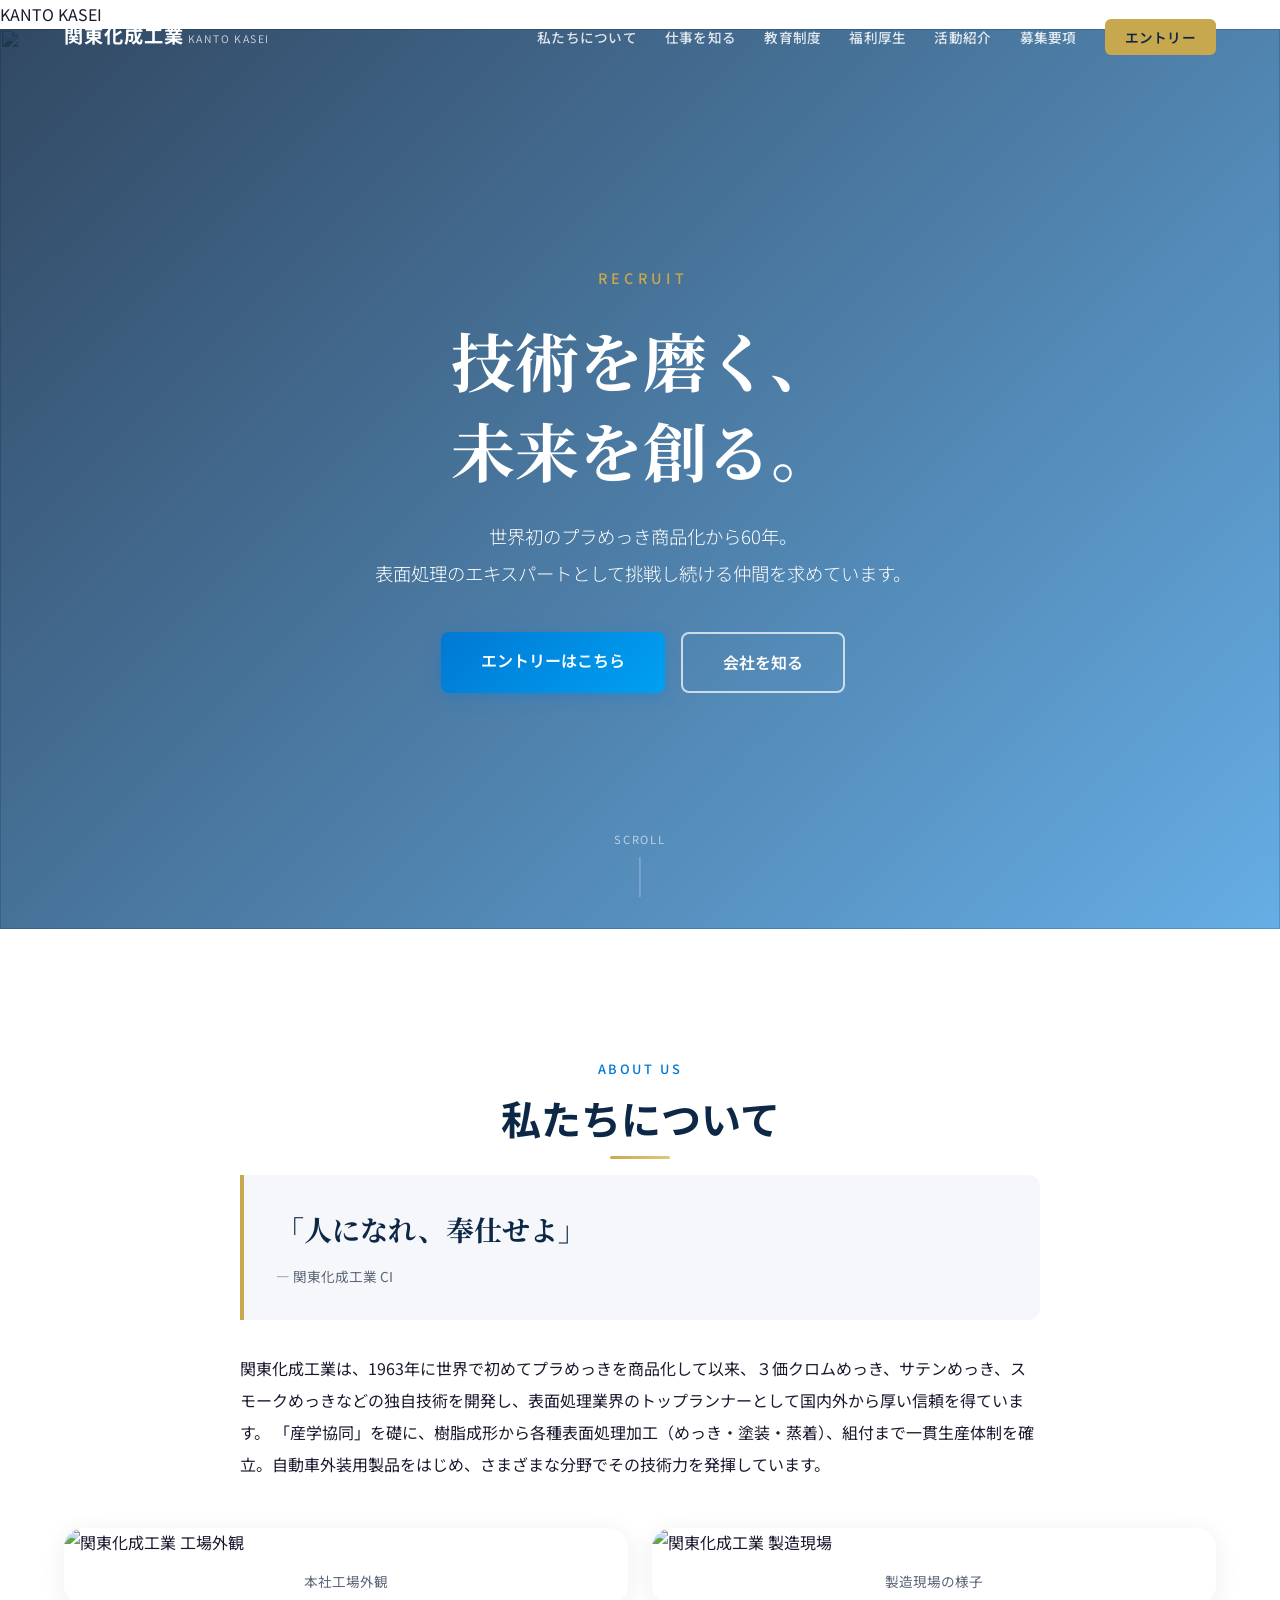
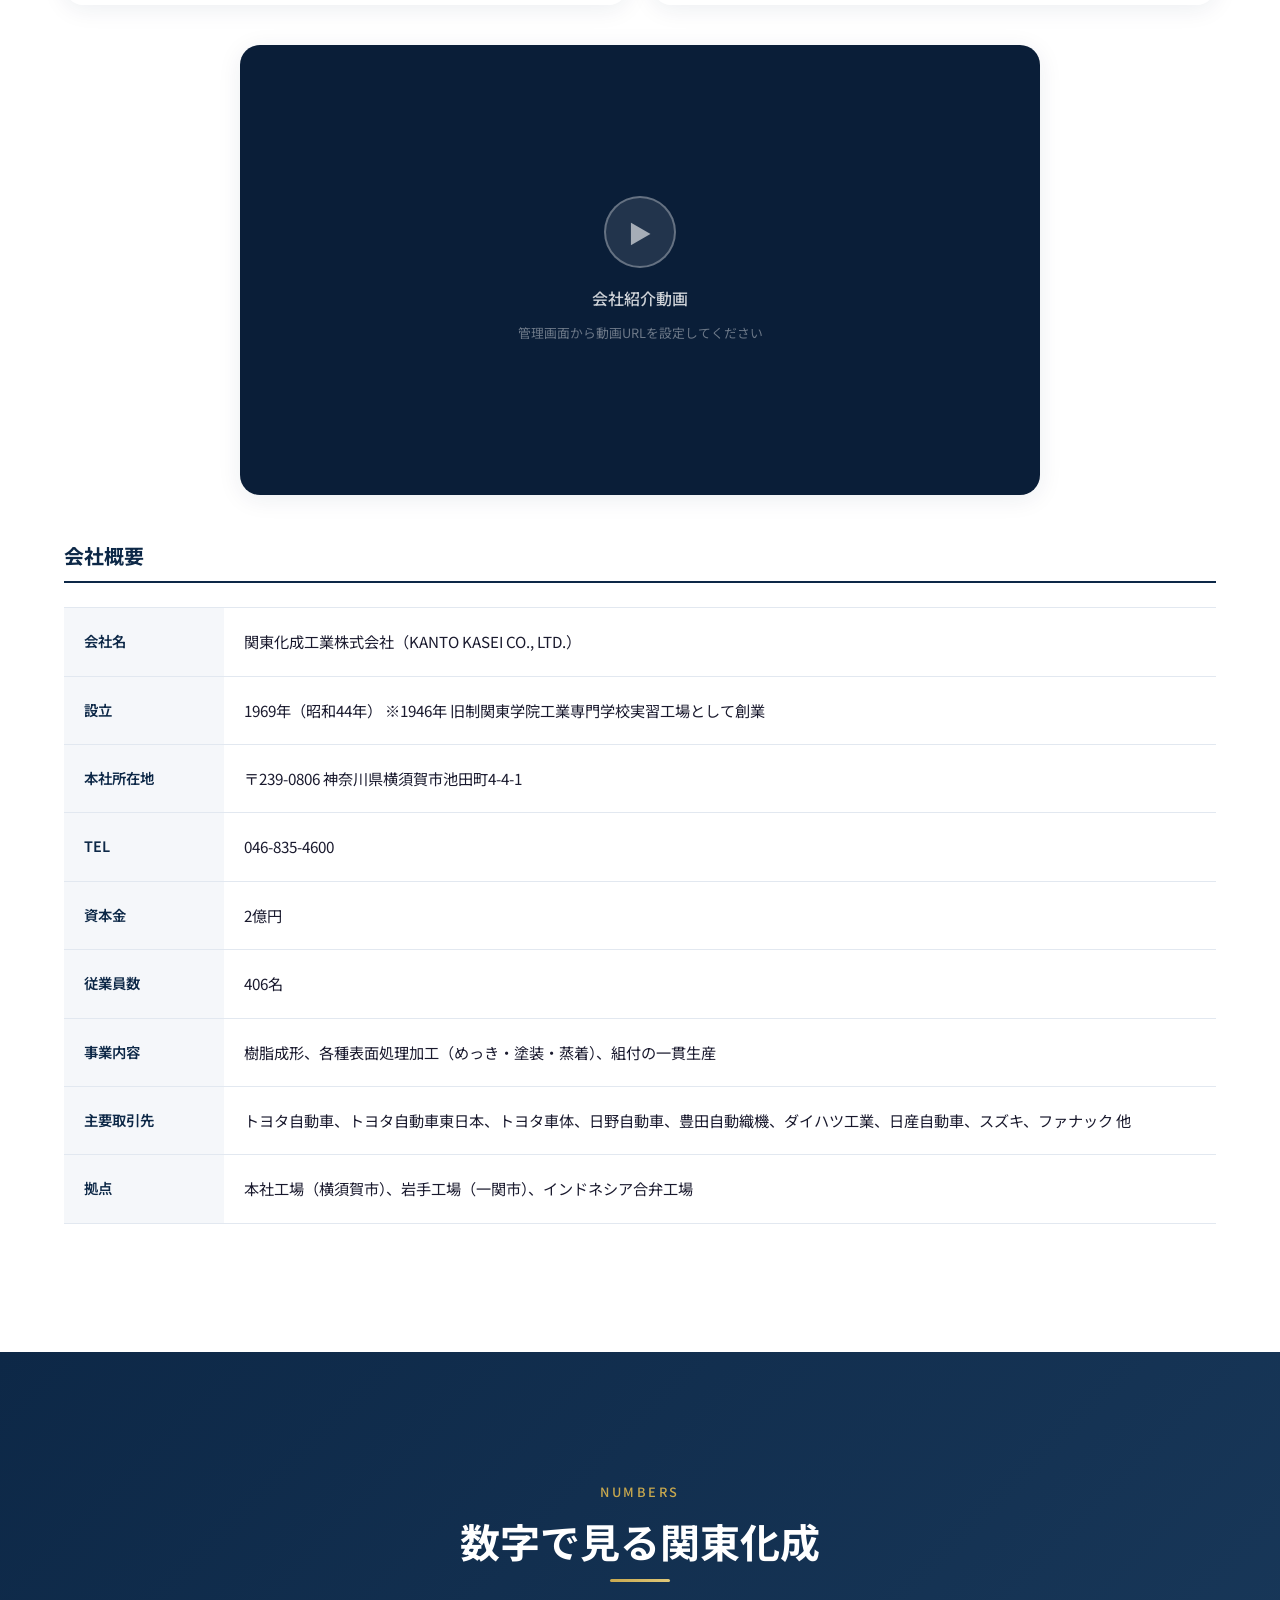
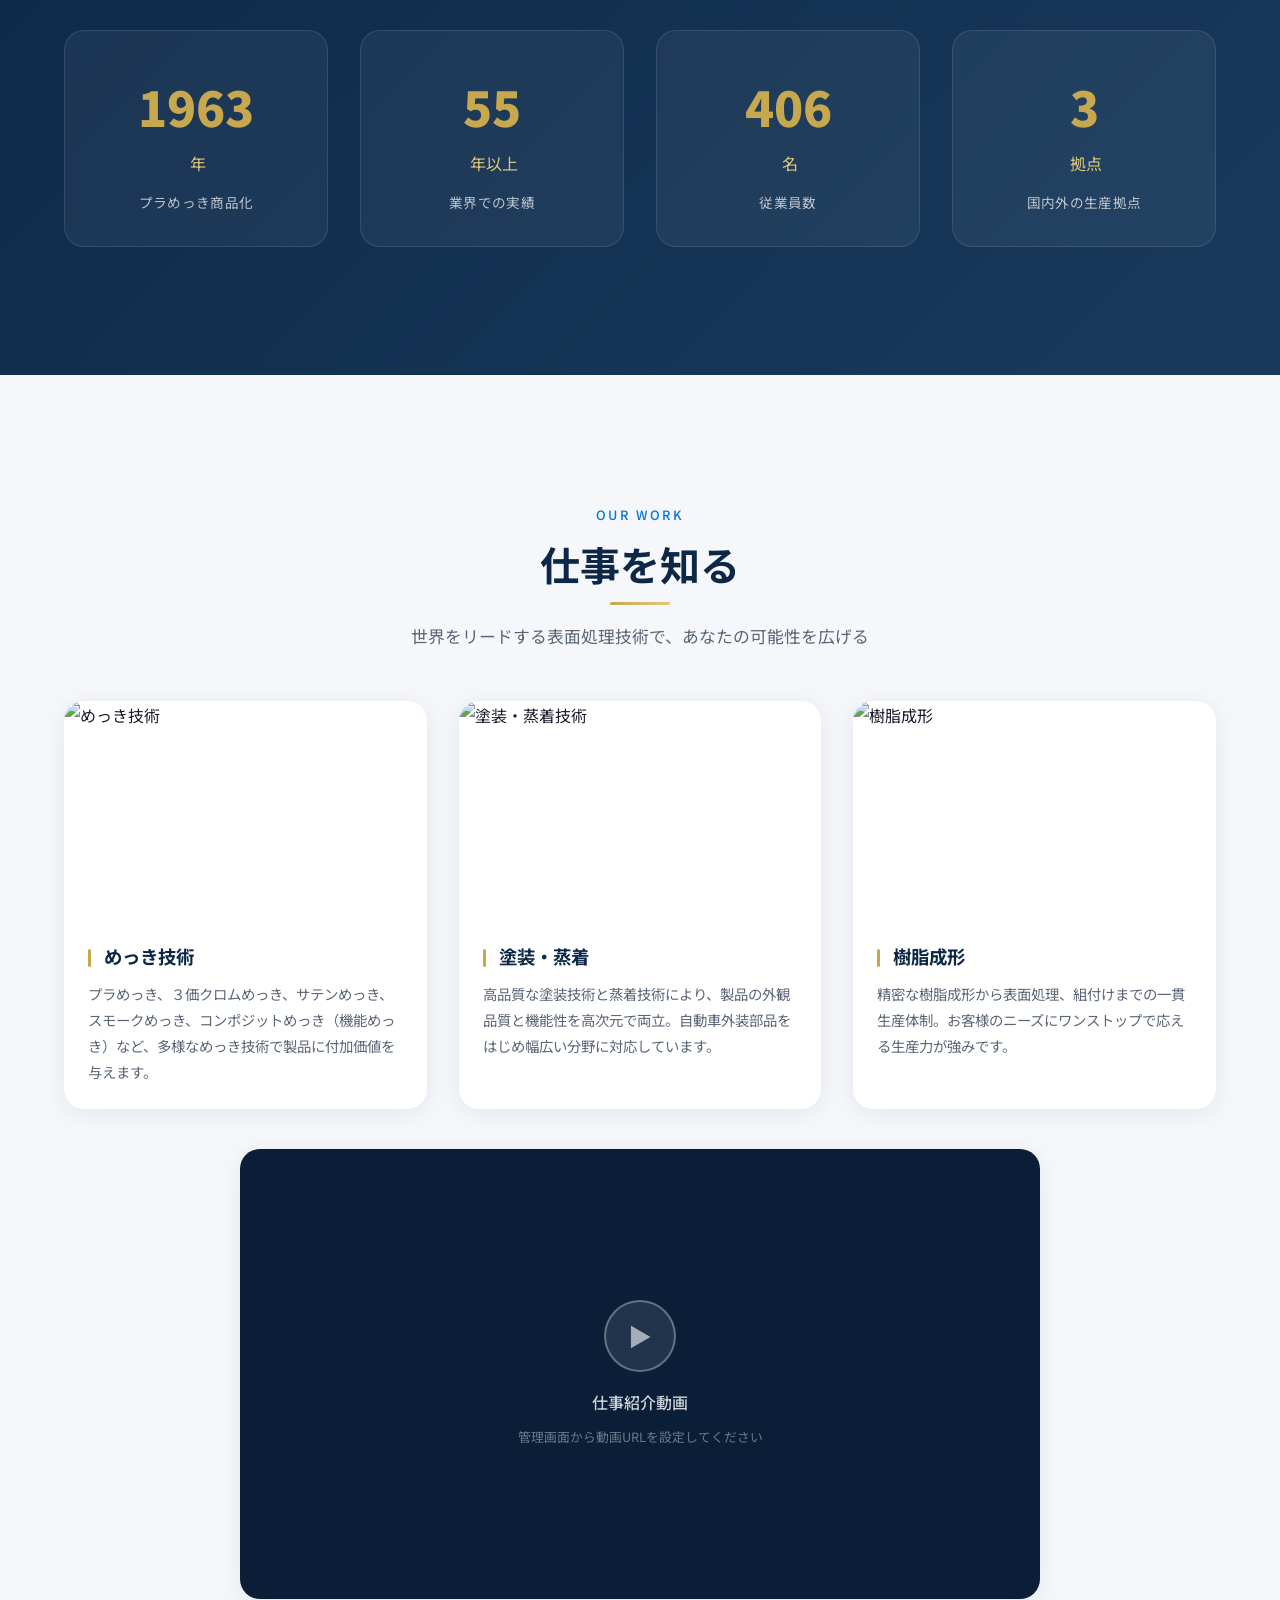
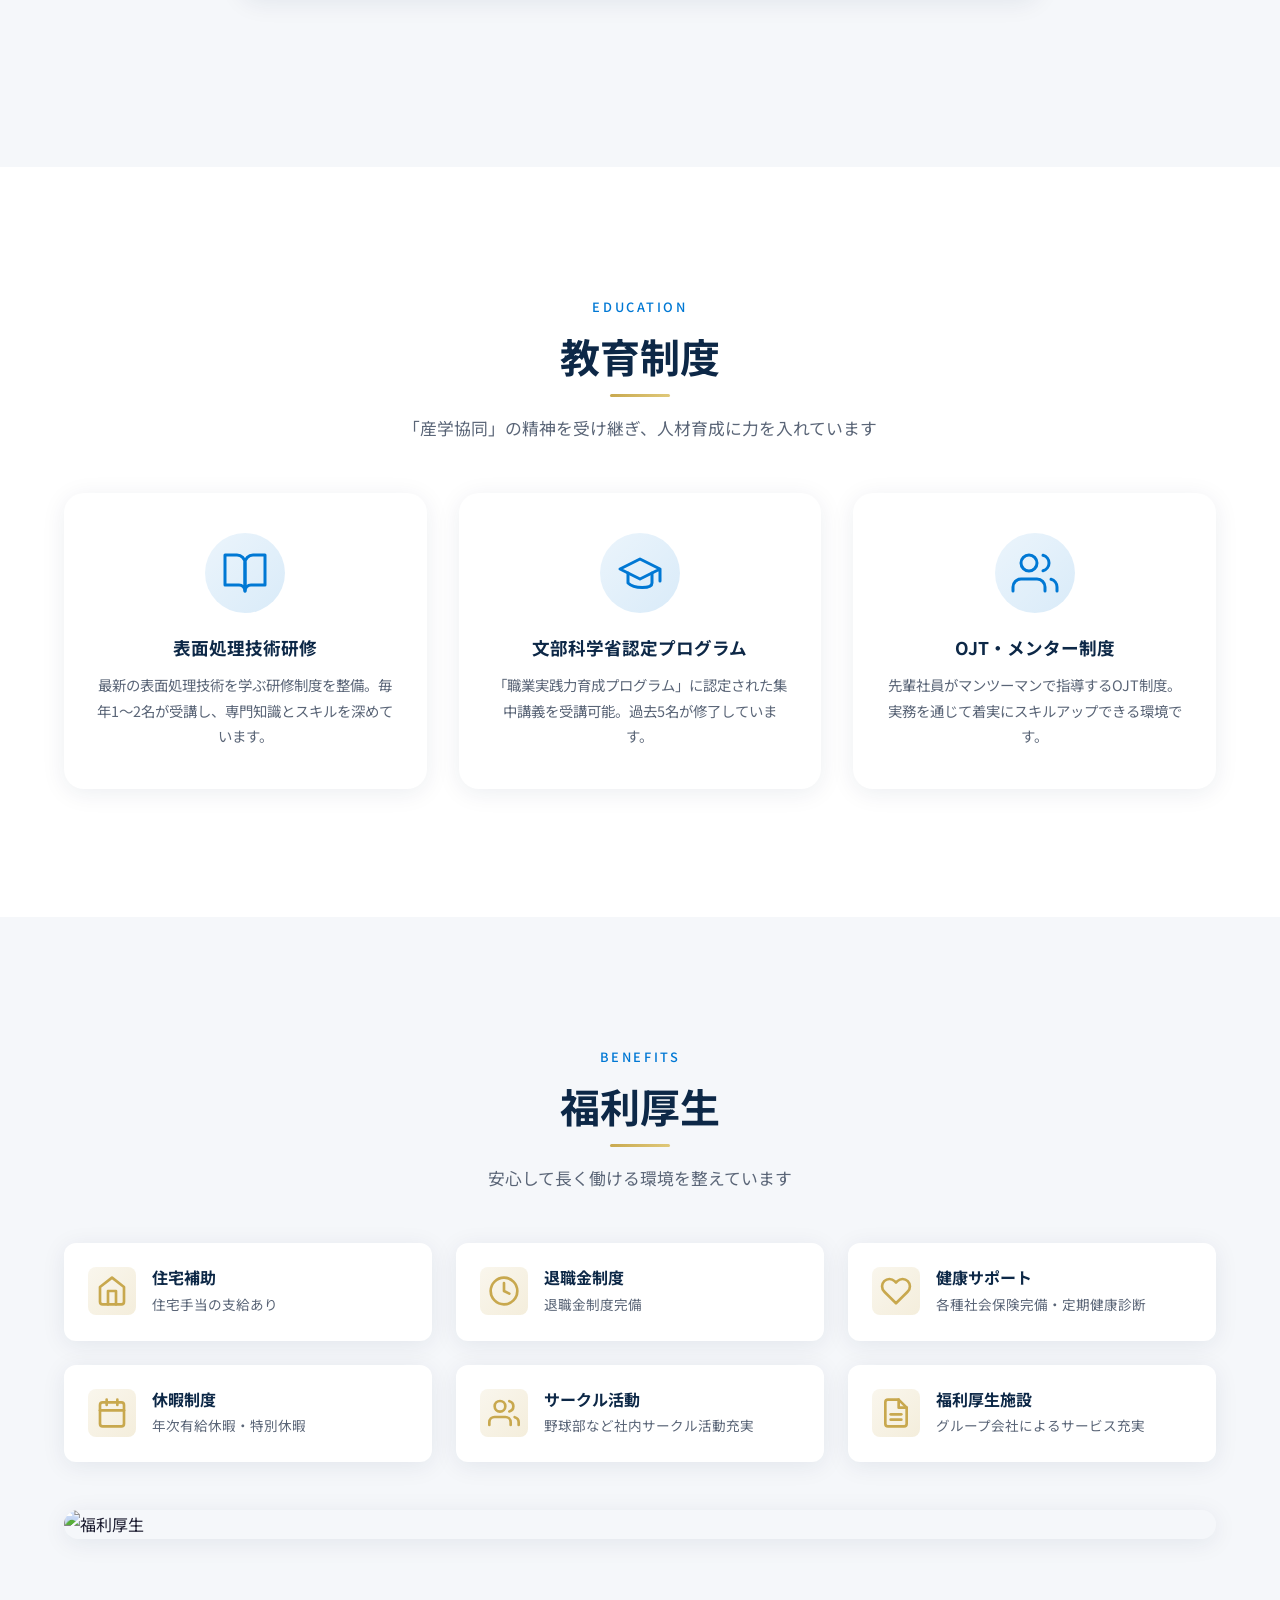
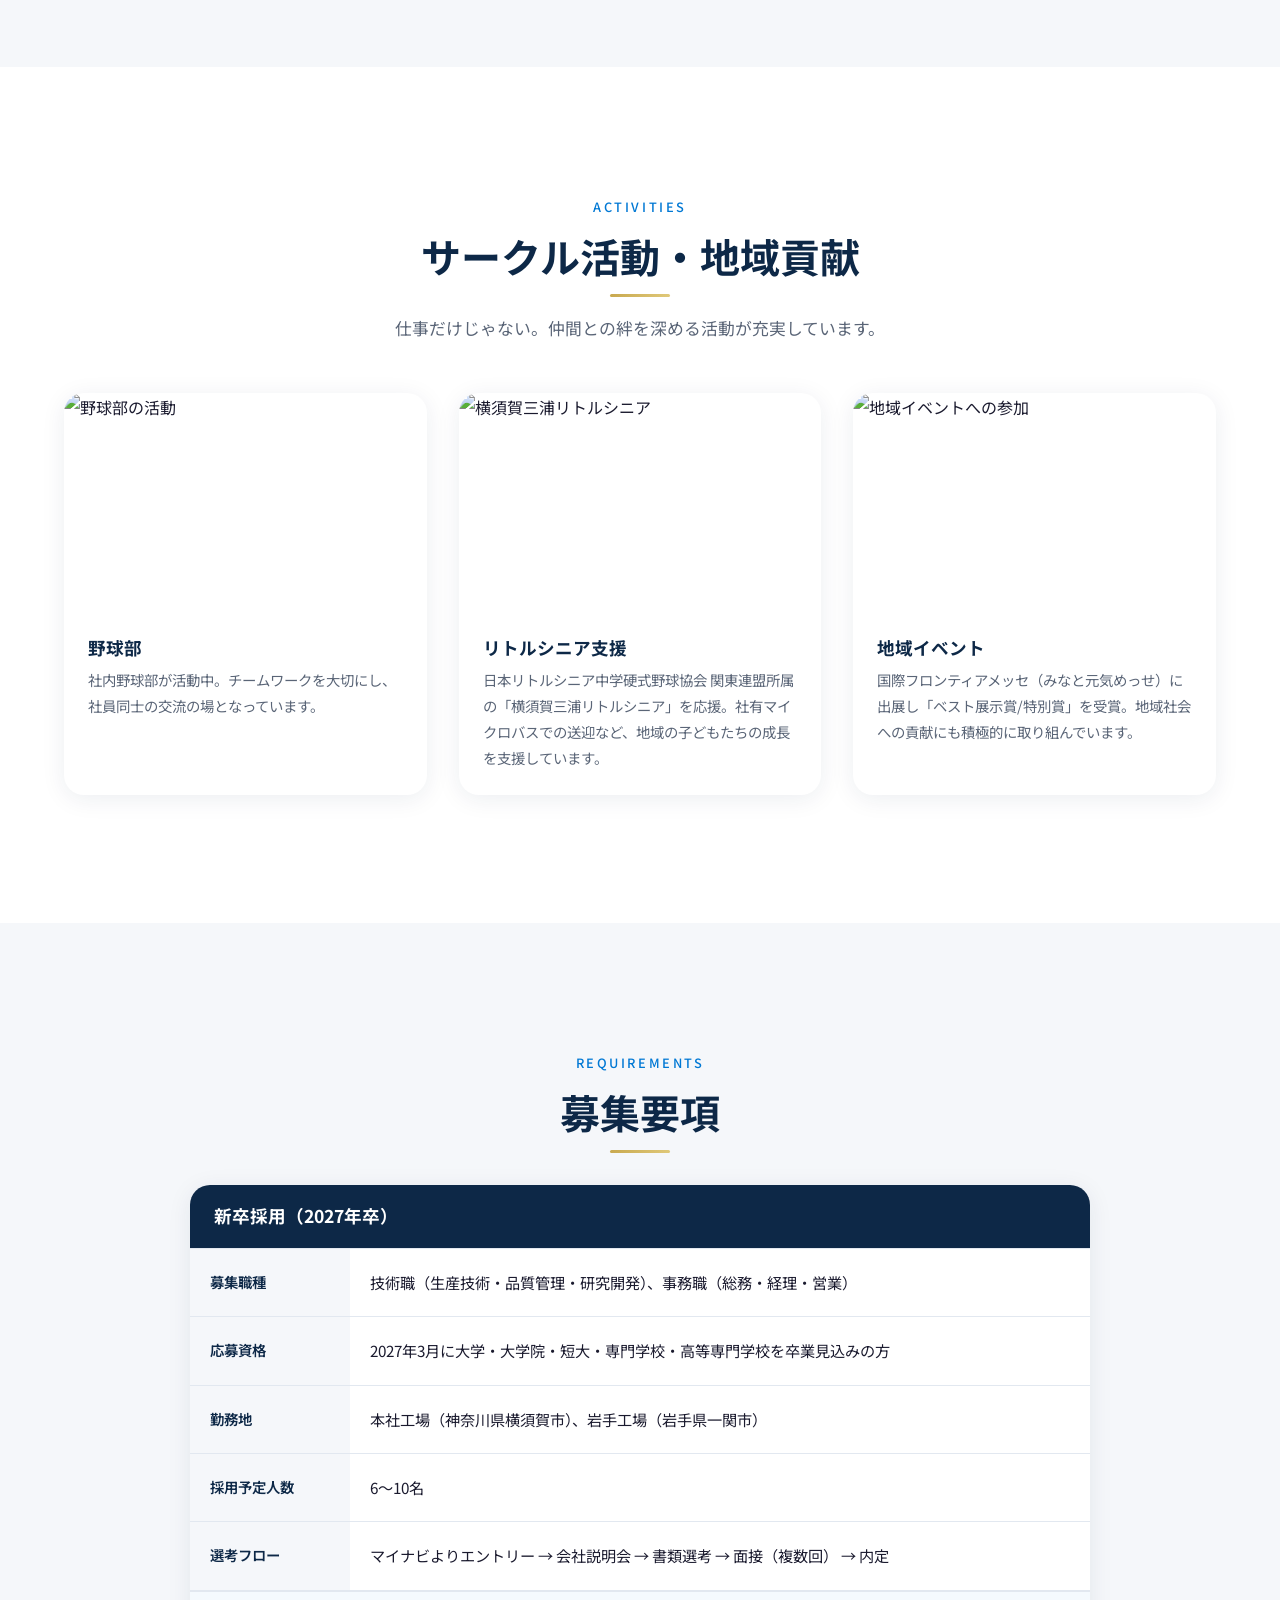
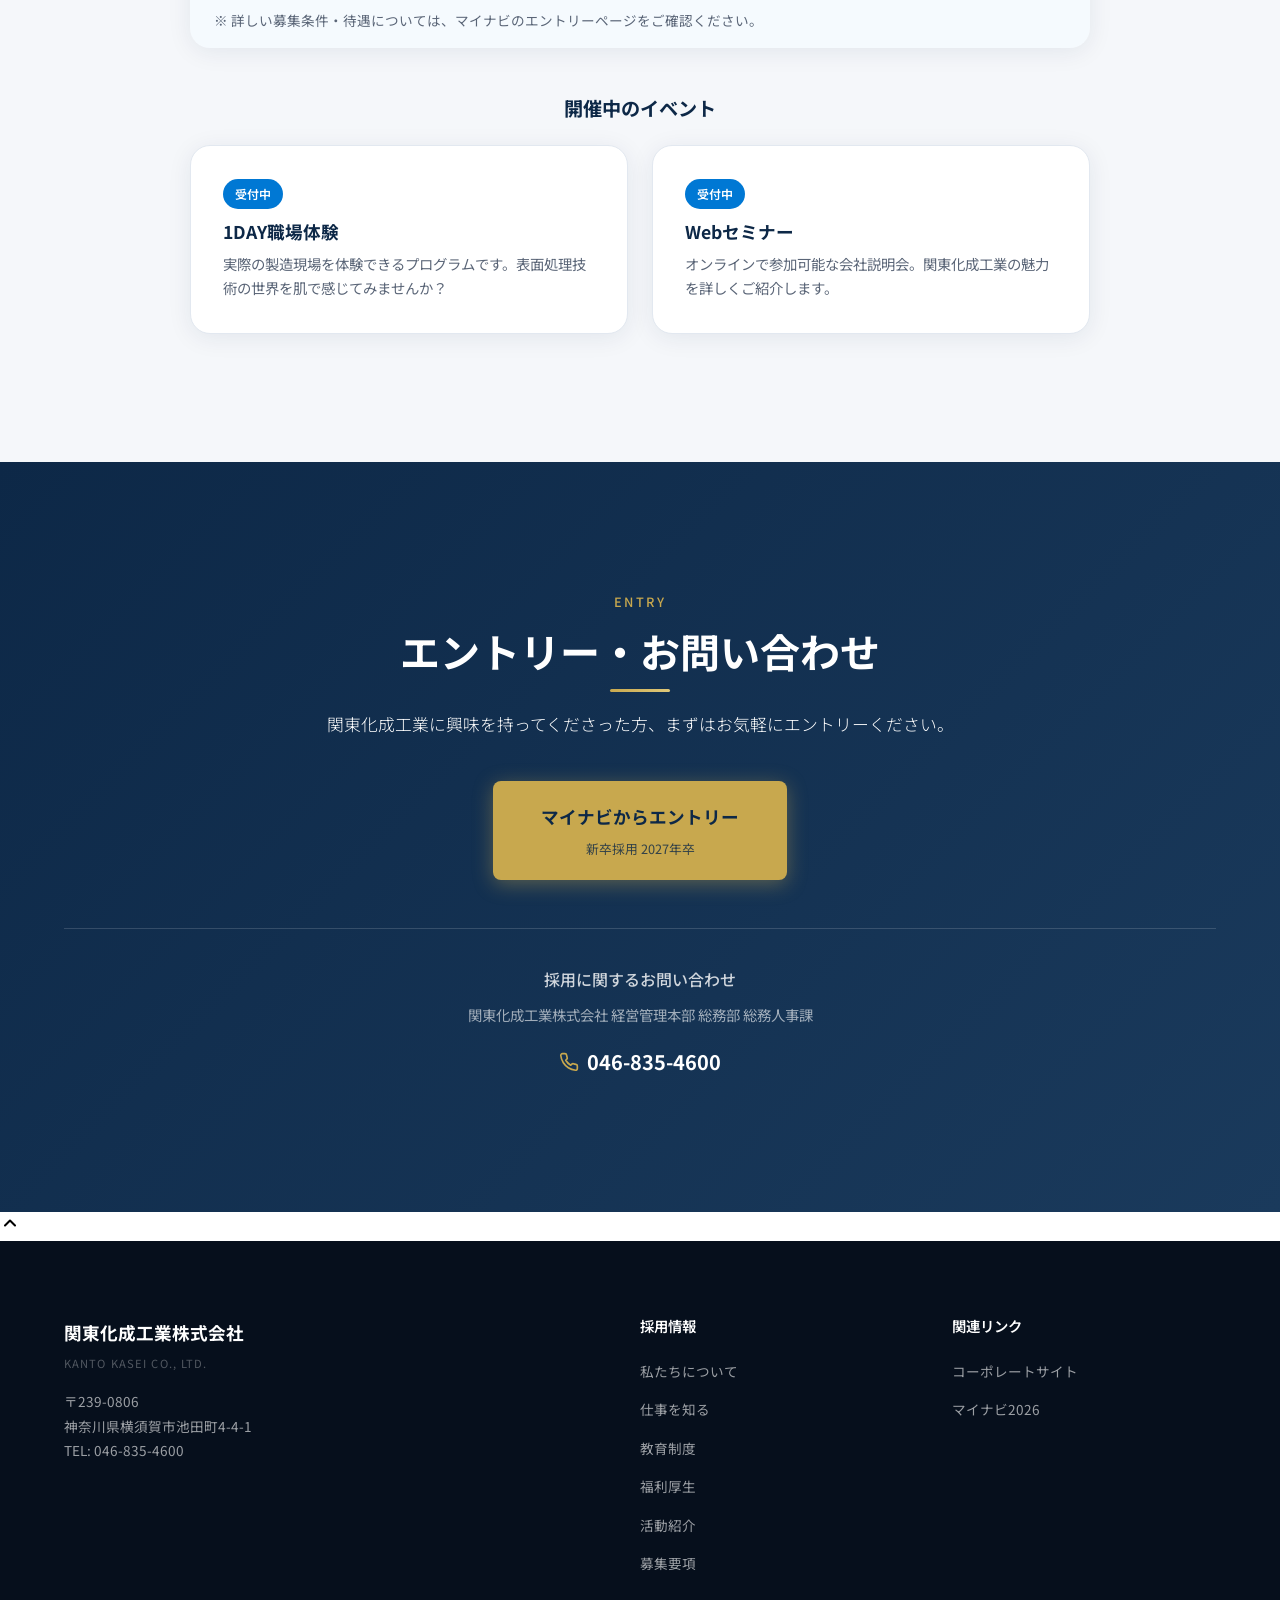
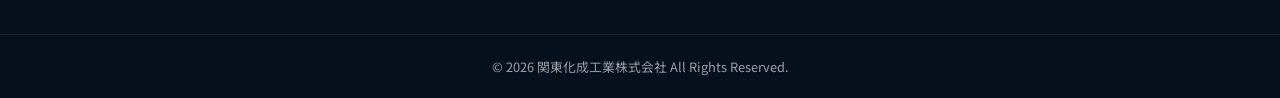
==== commit aca3a6b2: "feat: ストレージをlocalStorageからIndexedDBに移行 - IndexedDB対応により保存容量をlocalStorage(5-10MB)から   数百MB以上に大幅拡大 - 共" ====
--- a/index.html
+++ b/index.html
@@ -10,16 +10,27 @@
   <link href="https://fonts.googleapis.com/css2?family=Noto+Sans+JP:wght@300;400;500;700;900&family=Noto+Serif+JP:wght@700&display=swap" rel="stylesheet">
   <link rel="stylesheet" href="style.css">
 </head>
-<body>
+<body class="loading">
+  <!-- ローディング画面 -->
+  <div class="loading-screen">
+    <div class="loading-logo">KANTO KASEI</div>
+    <div class="loading-bar"><div class="loading-bar-inner"></div></div>
+  </div>
+
+  <!-- スクロールプログレスバー -->
+  <div class="scroll-progress"></div>
+
   <a href="#main" class="skip-link">メインコンテンツへスキップ</a>
 
   <!-- ヘッダー -->
   <header class="header" id="header">
     <div class="container header-inner">
       <a href="#" class="logo">
-        <!-- ロゴ画像に差し替え可能 -->
-        <span class="logo-text">関東化成工業</span>
-        <span class="logo-sub">KANTO KASEI</span>
+        <img src="" alt="" class="logo-img" id="logo-img" style="display:none;">
+        <div class="logo-text-wrap" id="logo-text-wrap">
+          <span class="logo-text" data-content="logo_text">関東化成工業</span>
+          <span class="logo-sub" data-content="logo_sub">KANTO KASEI</span>
+        </div>
       </a>
       <button class="menu-toggle" id="menu-toggle" aria-label="メニューを開く" aria-expanded="false" aria-controls="nav-menu">
         <span class="menu-bar"></span>
@@ -44,20 +55,15 @@
     <!-- ヒーロー -->
     <section class="hero" id="hero" aria-labelledby="hero-heading">
       <div class="hero-overlay"></div>
-      <!-- 背景画像・動画差し替え可能 -->
       <div class="hero-media">
-        <img src="https://placehold.co/1920x1080/0d2847/ffffff?text=HERO+IMAGE" alt="" class="hero-bg-img" data-replace="true">
-        <!-- 動画背景にする場合は下記のコメントを外してください -->
-        <!--
-        <video autoplay muted loop playsinline class="hero-bg-video">
-          <source src="hero-video.mp4" type="video/mp4">
-        </video>
-        -->
-      </div>
+        <img src="https://placehold.co/1920x1080/0d2847/ffffff?text=HERO+IMAGE" alt="" class="hero-bg-img" id="hero-bg-img" data-content-img="hero_image">
+        <video autoplay muted loop playsinline class="hero-bg-video" id="hero-bg-video" style="display:none;"></video>
+      </div>
+      <div class="hero-particles"></div>
       <div class="container hero-content">
         <p class="hero-catch" data-animate>RECRUIT</p>
-        <h1 id="hero-heading" class="hero-title" data-animate>技術を磨く、<br>未来を創る。</h1>
-        <p class="hero-subtitle" data-animate>世界初のプラめっき商品化から60年。<br>表面処理のエキスパートとして挑戦し続ける仲間を求めています。</p>
+        <h1 id="hero-heading" class="hero-title" data-animate data-content="hero_title">技術を磨く、<br>未来を創る。</h1>
+        <p class="hero-subtitle" data-animate data-content="hero_subtitle">世界初のプラめっき商品化から60年。<br>表面処理のエキスパートとして挑戦し続ける仲間を求めています。</p>
         <div class="hero-actions" data-animate>
           <a href="#entry" class="btn btn-primary">エントリーはこちら</a>
           <a href="#about" class="btn btn-outline">会社を知る</a>
@@ -76,37 +82,32 @@
         <h2 id="about-heading" class="section-title" data-animate>私たちについて</h2>
         <div class="about-intro" data-animate>
           <blockquote class="about-ci">
-            <p>「人になれ、奉仕せよ」</p>
+            <p data-content="about_ci">「人になれ、奉仕せよ」</p>
             <cite>— 関東化成工業 CI</cite>
           </blockquote>
-          <p class="about-desc">
-            関東化成工業は、1963年に世界で初めてプラめっきを商品化して以来、
-            ３価クロムめっき、サテンめっき、スモークめっきなどの独自技術を開発し、
-            表面処理業界のトップランナーとして国内外から厚い信頼を得ています。<br><br>
-            「産学協同」を礎に、樹脂成形から各種表面処理加工（めっき・塗装・蒸着）、
-            組付まで一貫生産体制を確立。自動車外装用製品をはじめ、さまざまな分野で
-            その技術力を発揮しています。
-          </p>
-        </div>
-
-        <div class="about-media-row" data-animate>
+          <p class="about-desc" data-content="about_desc">関東化成工業は、1963年に世界で初めてプラめっきを商品化して以来、３価クロムめっき、サテンめっき、スモークめっきなどの独自技術を開発し、表面処理業界のトップランナーとして国内外から厚い信頼を得ています。
+
+「産学協同」を礎に、樹脂成形から各種表面処理加工（めっき・塗装・蒸着）、組付まで一貫生産体制を確立。自動車外装用製品をはじめ、さまざまな分野でその技術力を発揮しています。</p>
+        </div>
+
+        <div class="about-media-row" data-animate="fade-up">
           <div class="media-slot">
-            <img src="https://placehold.co/600x400/0d2847/ffffff?text=工場外観" alt="関東化成工業 工場外観" data-replace="true">
-            <p class="media-caption">本社工場外観</p>
+            <img src="https://placehold.co/600x400/0d2847/ffffff?text=工場外観" alt="関東化成工業 工場外観" data-content-img="about_image_1">
+            <p class="media-caption" data-content="about_caption_1">本社工場外観</p>
           </div>
           <div class="media-slot">
-            <img src="https://placehold.co/600x400/0d2847/ffffff?text=製造現場" alt="関東化成工業 製造現場" data-replace="true">
-            <p class="media-caption">製造現場の様子</p>
+            <img src="https://placehold.co/600x400/0d2847/ffffff?text=製造現場" alt="関東化成工業 製造現場" data-content-img="about_image_2">
+            <p class="media-caption" data-content="about_caption_2">製造現場の様子</p>
           </div>
         </div>
 
         <!-- 会社紹介動画 -->
         <div class="video-slot" data-animate>
-          <div class="video-container" data-video-url="">
+          <div class="video-container" data-video-id="about_video">
             <div class="video-placeholder">
               <div class="video-play-icon">▶</div>
               <p>会社紹介動画</p>
-              <span class="video-note">YouTubeまたはVimeoのURLを設定してください</span>
+              <span class="video-note">管理画面から動画URLを設定してください</span>
             </div>
           </div>
         </div>
@@ -114,42 +115,15 @@
         <div class="about-table" data-animate>
           <h3 class="about-table-title">会社概要</h3>
           <dl class="info-list">
-            <div class="info-row">
-              <dt>会社名</dt>
-              <dd>関東化成工業株式会社（KANTO KASEI CO., LTD.）</dd>
-            </div>
-            <div class="info-row">
-              <dt>設立</dt>
-              <dd>1969年（昭和44年） ※1946年 旧制関東学院工業専門学校実習工場として創業</dd>
-            </div>
-            <div class="info-row">
-              <dt>本社所在地</dt>
-              <dd>〒239-0806 神奈川県横須賀市池田町4-4-1</dd>
-            </div>
-            <div class="info-row">
-              <dt>TEL</dt>
-              <dd>046-835-4600</dd>
-            </div>
-            <div class="info-row">
-              <dt>資本金</dt>
-              <dd>2億円</dd>
-            </div>
-            <div class="info-row">
-              <dt>従業員数</dt>
-              <dd>406名</dd>
-            </div>
-            <div class="info-row">
-              <dt>事業内容</dt>
-              <dd>樹脂成形、各種表面処理加工（めっき・塗装・蒸着）、組付の一貫生産</dd>
-            </div>
-            <div class="info-row">
-              <dt>主要取引先</dt>
-              <dd>トヨタ自動車、トヨタ自動車東日本、トヨタ車体、日野自動車、豊田自動織機、ダイハツ工業、日産自動車、スズキ、ファナック 他</dd>
-            </div>
-            <div class="info-row">
-              <dt>拠点</dt>
-              <dd>本社工場（横須賀市）、岩手工場（一関市）、インドネシア合弁工場</dd>
-            </div>
+            <div class="info-row"><dt>会社名</dt><dd data-content="company_name">関東化成工業株式会社（KANTO KASEI CO., LTD.）</dd></div>
+            <div class="info-row"><dt>設立</dt><dd data-content="company_founded">1969年（昭和44年） ※1946年 旧制関東学院工業専門学校実習工場として創業</dd></div>
+            <div class="info-row"><dt>本社所在地</dt><dd data-content="company_address">〒239-0806 神奈川県横須賀市池田町4-4-1</dd></div>
+            <div class="info-row"><dt>TEL</dt><dd data-content="company_tel">046-835-4600</dd></div>
+            <div class="info-row"><dt>資本金</dt><dd data-content="company_capital">2億円</dd></div>
+            <div class="info-row"><dt>従業員数</dt><dd data-content="company_employees">406名</dd></div>
+            <div class="info-row"><dt>事業内容</dt><dd data-content="company_business">樹脂成形、各種表面処理加工（めっき・塗装・蒸着）、組付の一貫生産</dd></div>
+            <div class="info-row"><dt>主要取引先</dt><dd data-content="company_clients">トヨタ自動車、トヨタ自動車東日本、トヨタ車体、日野自動車、豊田自動織機、ダイハツ工業、日産自動車、スズキ、ファナック 他</dd></div>
+            <div class="info-row"><dt>拠点</dt><dd data-content="company_locations">本社工場（横須賀市）、岩手工場（一関市）、インドネシア合弁工場</dd></div>
           </dl>
         </div>
       </div>
@@ -160,26 +134,26 @@
       <div class="container">
         <div class="section-label section-label--light" data-animate>NUMBERS</div>
         <h2 id="stats-heading" class="section-title section-title--light" data-animate>数字で見る関東化成</h2>
-        <div class="stats-grid">
+        <div class="stats-grid" data-stagger>
           <div class="stat-card" data-animate>
-            <span class="stat-number" data-target="1963">0</span>
-            <span class="stat-unit">年</span>
-            <span class="stat-label">プラめっき商品化</span>
+            <span class="stat-number" data-target="1963" data-content-attr="stat_1_number">0</span>
+            <span class="stat-unit" data-content="stat_1_unit">年</span>
+            <span class="stat-label" data-content="stat_1_label">プラめっき商品化</span>
           </div>
           <div class="stat-card" data-animate>
-            <span class="stat-number" data-target="55">0</span>
-            <span class="stat-unit">年以上</span>
-            <span class="stat-label">業界での実績</span>
+            <span class="stat-number" data-target="55" data-content-attr="stat_2_number">0</span>
+            <span class="stat-unit" data-content="stat_2_unit">年以上</span>
+            <span class="stat-label" data-content="stat_2_label">業界での実績</span>
           </div>
           <div class="stat-card" data-animate>
-            <span class="stat-number" data-target="406">0</span>
-            <span class="stat-unit">名</span>
-            <span class="stat-label">従業員数</span>
+            <span class="stat-number" data-target="406" data-content-attr="stat_3_number">0</span>
+            <span class="stat-unit" data-content="stat_3_unit">名</span>
+            <span class="stat-label" data-content="stat_3_label">従業員数</span>
           </div>
           <div class="stat-card" data-animate>
-            <span class="stat-number" data-target="3">0</span>
-            <span class="stat-unit">拠点</span>
-            <span class="stat-label">国内外の生産拠点</span>
+            <span class="stat-number" data-target="3" data-content-attr="stat_4_number">0</span>
+            <span class="stat-unit" data-content="stat_4_unit">拠点</span>
+            <span class="stat-label" data-content="stat_4_label">国内外の生産拠点</span>
           </div>
         </div>
       </div>
@@ -190,44 +164,43 @@
       <div class="container">
         <div class="section-label" data-animate>OUR WORK</div>
         <h2 id="work-heading" class="section-title" data-animate>仕事を知る</h2>
-        <p class="section-subtitle" data-animate>世界をリードする表面処理技術で、<br class="sp-only">あなたの可能性を広げる</p>
-        <div class="work-grid">
+        <p class="section-subtitle" data-animate data-content="work_subtitle">世界をリードする表面処理技術で、あなたの可能性を広げる</p>
+        <div class="work-grid" data-stagger>
           <div class="work-card" data-animate>
             <div class="work-card-img">
-              <img src="https://placehold.co/400x300/0d2847/ffffff?text=めっき技術" alt="めっき技術" data-replace="true">
+              <img src="https://placehold.co/400x300/0d2847/ffffff?text=めっき技術" alt="めっき技術" data-content-img="work_image_1">
             </div>
             <div class="work-card-body">
-              <h3>めっき技術</h3>
-              <p>プラめっき、３価クロムめっき、サテンめっき、スモークめっき、コンポジットめっき（機能めっき）など、多様なめっき技術で製品に付加価値を与えます。</p>
+              <h3 data-content="work_title_1">めっき技術</h3>
+              <p data-content="work_desc_1">プラめっき、３価クロムめっき、サテンめっき、スモークめっき、コンポジットめっき（機能めっき）など、多様なめっき技術で製品に付加価値を与えます。</p>
             </div>
           </div>
           <div class="work-card" data-animate>
             <div class="work-card-img">
-              <img src="https://placehold.co/400x300/0d2847/ffffff?text=塗装・蒸着" alt="塗装・蒸着技術" data-replace="true">
+              <img src="https://placehold.co/400x300/0d2847/ffffff?text=塗装・蒸着" alt="塗装・蒸着技術" data-content-img="work_image_2">
             </div>
             <div class="work-card-body">
-              <h3>塗装・蒸着</h3>
-              <p>高品質な塗装技術と蒸着技術により、製品の外観品質と機能性を高次元で両立。自動車外装部品をはじめ幅広い分野に対応しています。</p>
+              <h3 data-content="work_title_2">塗装・蒸着</h3>
+              <p data-content="work_desc_2">高品質な塗装技術と蒸着技術により、製品の外観品質と機能性を高次元で両立。自動車外装部品をはじめ幅広い分野に対応しています。</p>
             </div>
           </div>
           <div class="work-card" data-animate>
             <div class="work-card-img">
-              <img src="https://placehold.co/400x300/0d2847/ffffff?text=樹脂成形" alt="樹脂成形" data-replace="true">
+              <img src="https://placehold.co/400x300/0d2847/ffffff?text=樹脂成形" alt="樹脂成形" data-content-img="work_image_3">
             </div>
             <div class="work-card-body">
-              <h3>樹脂成形</h3>
-              <p>精密な樹脂成形から表面処理、組付けまでの一貫生産体制。お客様のニーズにワンストップで応える生産力が強みです。</p>
-            </div>
-          </div>
-        </div>
-
-        <!-- 仕事紹介動画 -->
+              <h3 data-content="work_title_3">樹脂成形</h3>
+              <p data-content="work_desc_3">精密な樹脂成形から表面処理、組付けまでの一貫生産体制。お客様のニーズにワンストップで応える生産力が強みです。</p>
+            </div>
+          </div>
+        </div>
+
         <div class="video-slot" data-animate>
-          <div class="video-container" data-video-url="">
+          <div class="video-container" data-video-id="work_video">
             <div class="video-placeholder">
               <div class="video-play-icon">▶</div>
               <p>仕事紹介動画</p>
-              <span class="video-note">YouTubeまたはVimeoのURLを設定してください</span>
+              <span class="video-note">管理画面から動画URLを設定してください</span>
             </div>
           </div>
         </div>
@@ -239,28 +212,28 @@
       <div class="container">
         <div class="section-label" data-animate>EDUCATION</div>
         <h2 id="education-heading" class="section-title" data-animate>教育制度</h2>
-        <p class="section-subtitle" data-animate>「産学協同」の精神を受け継ぎ、<br class="sp-only">人材育成に力を入れています</p>
-        <div class="education-grid">
+        <p class="section-subtitle" data-animate data-content="education_subtitle">「産学協同」の精神を受け継ぎ、人材育成に力を入れています</p>
+        <div class="education-grid" data-stagger>
           <div class="education-card" data-animate>
             <div class="education-icon">
               <svg width="48" height="48" viewBox="0 0 24 24" fill="none" stroke="currentColor" stroke-width="1.5" stroke-linecap="round" stroke-linejoin="round"><path d="M2 3h6a4 4 0 0 1 4 4v14a3 3 0 0 0-3-3H2z"/><path d="M22 3h-6a4 4 0 0 0-4 4v14a3 3 0 0 1 3-3h7z"/></svg>
             </div>
-            <h3>表面処理技術研修</h3>
-            <p>最新の表面処理技術を学ぶ研修制度を整備。毎年1〜2名が受講し、専門知識とスキルを深めています。</p>
+            <h3 data-content="edu_title_1">表面処理技術研修</h3>
+            <p data-content="edu_desc_1">最新の表面処理技術を学ぶ研修制度を整備。毎年1〜2名が受講し、専門知識とスキルを深めています。</p>
           </div>
           <div class="education-card" data-animate>
             <div class="education-icon">
               <svg width="48" height="48" viewBox="0 0 24 24" fill="none" stroke="currentColor" stroke-width="1.5" stroke-linecap="round" stroke-linejoin="round"><path d="M22 10v6M2 10l10-5 10 5-10 5z"/><path d="M6 12v5c3 3 12 3 12 0v-5"/></svg>
             </div>
-            <h3>文部科学省認定プログラム</h3>
-            <p>「職業実践力育成プログラム」に認定された集中講義を受講可能。過去5名が修了しています。</p>
+            <h3 data-content="edu_title_2">文部科学省認定プログラム</h3>
+            <p data-content="edu_desc_2">「職業実践力育成プログラム」に認定された集中講義を受講可能。過去5名が修了しています。</p>
           </div>
           <div class="education-card" data-animate>
             <div class="education-icon">
               <svg width="48" height="48" viewBox="0 0 24 24" fill="none" stroke="currentColor" stroke-width="1.5" stroke-linecap="round" stroke-linejoin="round"><path d="M17 21v-2a4 4 0 0 0-4-4H5a4 4 0 0 0-4 4v2"/><circle cx="9" cy="7" r="4"/><path d="M23 21v-2a4 4 0 0 0-3-3.87"/><path d="M16 3.13a4 4 0 0 1 0 7.75"/></svg>
             </div>
-            <h3>OJT・メンター制度</h3>
-            <p>先輩社員がマンツーマンで指導するOJT制度。実務を通じて着実にスキルアップできる環境です。</p>
+            <h3 data-content="edu_title_3">OJT・メンター制度</h3>
+            <p data-content="edu_desc_3">先輩社員がマンツーマンで指導するOJT制度。実務を通じて着実にスキルアップできる環境です。</p>
           </div>
         </div>
       </div>
@@ -271,54 +244,36 @@
       <div class="container">
         <div class="section-label" data-animate>BENEFITS</div>
         <h2 id="benefits-heading" class="section-title" data-animate>福利厚生</h2>
-        <p class="section-subtitle" data-animate>安心して長く働ける環境を整えています</p>
-        <div class="benefits-grid">
-          <div class="benefit-card" data-animate>
-            <div class="benefit-icon">
-              <svg width="32" height="32" viewBox="0 0 24 24" fill="none" stroke="currentColor" stroke-width="2" stroke-linecap="round" stroke-linejoin="round"><path d="M3 9l9-7 9 7v11a2 2 0 0 1-2 2H5a2 2 0 0 1-2-2z"/><polyline points="9 22 9 12 15 12 15 22"/></svg>
-            </div>
-            <h3>住宅補助</h3>
-            <p>住宅手当の支給あり</p>
-          </div>
-          <div class="benefit-card" data-animate>
-            <div class="benefit-icon">
-              <svg width="32" height="32" viewBox="0 0 24 24" fill="none" stroke="currentColor" stroke-width="2" stroke-linecap="round" stroke-linejoin="round"><circle cx="12" cy="12" r="10"/><path d="M12 6v6l4 2"/></svg>
-            </div>
-            <h3>退職金制度</h3>
-            <p>退職金制度完備</p>
-          </div>
-          <div class="benefit-card" data-animate>
-            <div class="benefit-icon">
-              <svg width="32" height="32" viewBox="0 0 24 24" fill="none" stroke="currentColor" stroke-width="2" stroke-linecap="round" stroke-linejoin="round"><path d="M20.84 4.61a5.5 5.5 0 0 0-7.78 0L12 5.67l-1.06-1.06a5.5 5.5 0 0 0-7.78 7.78l1.06 1.06L12 21.23l7.78-7.78 1.06-1.06a5.5 5.5 0 0 0 0-7.78z"/></svg>
-            </div>
-            <h3>健康サポート</h3>
-            <p>各種社会保険完備・定期健康診断</p>
-          </div>
-          <div class="benefit-card" data-animate>
-            <div class="benefit-icon">
-              <svg width="32" height="32" viewBox="0 0 24 24" fill="none" stroke="currentColor" stroke-width="2" stroke-linecap="round" stroke-linejoin="round"><rect x="3" y="4" width="18" height="18" rx="2" ry="2"/><line x1="16" y1="2" x2="16" y2="6"/><line x1="8" y1="2" x2="8" y2="6"/><line x1="3" y1="10" x2="21" y2="10"/></svg>
-            </div>
-            <h3>休暇制度</h3>
-            <p>年次有給休暇・特別休暇</p>
-          </div>
-          <div class="benefit-card" data-animate>
-            <div class="benefit-icon">
-              <svg width="32" height="32" viewBox="0 0 24 24" fill="none" stroke="currentColor" stroke-width="2" stroke-linecap="round" stroke-linejoin="round"><path d="M17 21v-2a4 4 0 0 0-4-4H5a4 4 0 0 0-4 4v2"/><circle cx="9" cy="7" r="4"/><path d="M23 21v-2a4 4 0 0 0-3-3.87"/><path d="M16 3.13a4 4 0 0 1 0 7.75"/></svg>
-            </div>
-            <h3>サークル活動</h3>
-            <p>野球部など社内サークル活動充実</p>
-          </div>
-          <div class="benefit-card" data-animate>
-            <div class="benefit-icon">
-              <svg width="32" height="32" viewBox="0 0 24 24" fill="none" stroke="currentColor" stroke-width="2" stroke-linecap="round" stroke-linejoin="round"><path d="M14 2H6a2 2 0 0 0-2 2v16a2 2 0 0 0 2 2h12a2 2 0 0 0 2-2V8z"/><polyline points="14 2 14 8 20 8"/><line x1="16" y1="13" x2="8" y2="13"/><line x1="16" y1="17" x2="8" y2="17"/></svg>
-            </div>
-            <h3>福利厚生施設</h3>
-            <p>グループ会社によるサービス充実</p>
+        <p class="section-subtitle" data-animate data-content="benefits_subtitle">安心して長く働ける環境を整えています</p>
+        <div class="benefits-grid" data-stagger>
+          <div class="benefit-card" data-animate>
+            <div class="benefit-icon"><svg width="32" height="32" viewBox="0 0 24 24" fill="none" stroke="currentColor" stroke-width="2" stroke-linecap="round" stroke-linejoin="round"><path d="M3 9l9-7 9 7v11a2 2 0 0 1-2 2H5a2 2 0 0 1-2-2z"/><polyline points="9 22 9 12 15 12 15 22"/></svg></div>
+            <div><h3 data-content="benefit_title_1">住宅補助</h3><p data-content="benefit_desc_1">住宅手当の支給あり</p></div>
+          </div>
+          <div class="benefit-card" data-animate>
+            <div class="benefit-icon"><svg width="32" height="32" viewBox="0 0 24 24" fill="none" stroke="currentColor" stroke-width="2" stroke-linecap="round" stroke-linejoin="round"><circle cx="12" cy="12" r="10"/><path d="M12 6v6l4 2"/></svg></div>
+            <div><h3 data-content="benefit_title_2">退職金制度</h3><p data-content="benefit_desc_2">退職金制度完備</p></div>
+          </div>
+          <div class="benefit-card" data-animate>
+            <div class="benefit-icon"><svg width="32" height="32" viewBox="0 0 24 24" fill="none" stroke="currentColor" stroke-width="2" stroke-linecap="round" stroke-linejoin="round"><path d="M20.84 4.61a5.5 5.5 0 0 0-7.78 0L12 5.67l-1.06-1.06a5.5 5.5 0 0 0-7.78 7.78l1.06 1.06L12 21.23l7.78-7.78 1.06-1.06a5.5 5.5 0 0 0 0-7.78z"/></svg></div>
+            <div><h3 data-content="benefit_title_3">健康サポート</h3><p data-content="benefit_desc_3">各種社会保険完備・定期健康診断</p></div>
+          </div>
+          <div class="benefit-card" data-animate>
+            <div class="benefit-icon"><svg width="32" height="32" viewBox="0 0 24 24" fill="none" stroke="currentColor" stroke-width="2" stroke-linecap="round" stroke-linejoin="round"><rect x="3" y="4" width="18" height="18" rx="2" ry="2"/><line x1="16" y1="2" x2="16" y2="6"/><line x1="8" y1="2" x2="8" y2="6"/><line x1="3" y1="10" x2="21" y2="10"/></svg></div>
+            <div><h3 data-content="benefit_title_4">休暇制度</h3><p data-content="benefit_desc_4">年次有給休暇・特別休暇</p></div>
+          </div>
+          <div class="benefit-card" data-animate>
+            <div class="benefit-icon"><svg width="32" height="32" viewBox="0 0 24 24" fill="none" stroke="currentColor" stroke-width="2" stroke-linecap="round" stroke-linejoin="round"><path d="M17 21v-2a4 4 0 0 0-4-4H5a4 4 0 0 0-4 4v2"/><circle cx="9" cy="7" r="4"/><path d="M23 21v-2a4 4 0 0 0-3-3.87"/><path d="M16 3.13a4 4 0 0 1 0 7.75"/></svg></div>
+            <div><h3 data-content="benefit_title_5">サークル活動</h3><p data-content="benefit_desc_5">野球部など社内サークル活動充実</p></div>
+          </div>
+          <div class="benefit-card" data-animate>
+            <div class="benefit-icon"><svg width="32" height="32" viewBox="0 0 24 24" fill="none" stroke="currentColor" stroke-width="2" stroke-linecap="round" stroke-linejoin="round"><path d="M14 2H6a2 2 0 0 0-2 2v16a2 2 0 0 0 2 2h12a2 2 0 0 0 2-2V8z"/><polyline points="14 2 14 8 20 8"/><line x1="16" y1="13" x2="8" y2="13"/><line x1="16" y1="17" x2="8" y2="17"/></svg></div>
+            <div><h3 data-content="benefit_title_6">福利厚生施設</h3><p data-content="benefit_desc_6">グループ会社によるサービス充実</p></div>
           </div>
         </div>
         <div class="benefits-media" data-animate>
           <div class="media-slot">
-            <img src="https://placehold.co/800x400/0d2847/ffffff?text=福利厚生イメージ" alt="福利厚生" data-replace="true">
+            <img src="https://placehold.co/800x400/0d2847/ffffff?text=福利厚生イメージ" alt="福利厚生" data-content-img="benefits_image">
           </div>
         </div>
       </div>
@@ -329,33 +284,33 @@
       <div class="container">
         <div class="section-label" data-animate>ACTIVITIES</div>
         <h2 id="activities-heading" class="section-title" data-animate>サークル活動・地域貢献</h2>
-        <p class="section-subtitle" data-animate>仕事だけじゃない。仲間との絆を深める活動が充実しています。</p>
-        <div class="activities-grid">
+        <p class="section-subtitle" data-animate data-content="activities_subtitle">仕事だけじゃない。仲間との絆を深める活動が充実しています。</p>
+        <div class="activities-grid" data-stagger>
           <div class="activity-card" data-animate>
             <div class="activity-card-img">
-              <img src="https://placehold.co/500x350/0d2847/ffffff?text=野球部" alt="野球部の活動" data-replace="true">
+              <img src="https://placehold.co/500x350/0d2847/ffffff?text=野球部" alt="野球部の活動" data-content-img="activity_image_1">
             </div>
             <div class="activity-card-body">
-              <h3>野球部</h3>
-              <p>社内野球部が活動中。チームワークを大切にし、社員同士の交流の場となっています。</p>
+              <h3 data-content="activity_title_1">野球部</h3>
+              <p data-content="activity_desc_1">社内野球部が活動中。チームワークを大切にし、社員同士の交流の場となっています。</p>
             </div>
           </div>
           <div class="activity-card" data-animate>
             <div class="activity-card-img">
-              <img src="https://placehold.co/500x350/0d2847/ffffff?text=リトルシニア支援" alt="横須賀三浦リトルシニア" data-replace="true">
+              <img src="https://placehold.co/500x350/0d2847/ffffff?text=リトルシニア支援" alt="横須賀三浦リトルシニア" data-content-img="activity_image_2">
             </div>
             <div class="activity-card-body">
-              <h3>リトルシニア支援</h3>
-              <p>日本リトルシニア中学硬式野球協会 関東連盟所属の「横須賀三浦リトルシニア」を応援。社有マイクロバスでの送迎など、地域の子どもたちの成長を支援しています。</p>
+              <h3 data-content="activity_title_2">リトルシニア支援</h3>
+              <p data-content="activity_desc_2">日本リトルシニア中学硬式野球協会 関東連盟所属の「横須賀三浦リトルシニア」を応援。社有マイクロバスでの送迎など、地域の子どもたちの成長を支援しています。</p>
             </div>
           </div>
           <div class="activity-card" data-animate>
             <div class="activity-card-img">
-              <img src="https://placehold.co/500x350/0d2847/ffffff?text=地域イベント" alt="地域イベントへの参加" data-replace="true">
+              <img src="https://placehold.co/500x350/0d2847/ffffff?text=地域イベント" alt="地域イベントへの参加" data-content-img="activity_image_3">
             </div>
             <div class="activity-card-body">
-              <h3>地域イベント</h3>
-              <p>国際フロンティアメッセ（みなと元気めっせ）に出展し「ベスト展示賞/特別賞」を受賞。地域社会への貢献にも積極的に取り組んでいます。</p>
+              <h3 data-content="activity_title_3">地域イベント</h3>
+              <p data-content="activity_desc_3">国際フロンティアメッセ（みなと元気めっせ）に出展し「ベスト展示賞/特別賞」を受賞。地域社会への貢献にも積極的に取り組んでいます。</p>
             </div>
           </div>
         </div>
@@ -367,77 +322,65 @@
       <div class="container">
         <div class="section-label" data-animate>REQUIREMENTS</div>
         <h2 id="requirements-heading" class="section-title" data-animate>募集要項</h2>
-
         <div class="requirements-card" data-animate>
-          <h3 class="requirements-type">新卒採用（2027年卒）</h3>
+          <h3 class="requirements-type" data-content="req_type">新卒採用（2027年卒）</h3>
           <dl class="info-list">
-            <div class="info-row">
-              <dt>募集職種</dt>
-              <dd>技術職（生産技術・品質管理・研究開発）、事務職（総務・経理・営業）</dd>
-            </div>
-            <div class="info-row">
-              <dt>応募資格</dt>
-              <dd>2027年3月に大学・大学院・短大・専門学校・高等専門学校を卒業見込みの方</dd>
-            </div>
-            <div class="info-row">
-              <dt>勤務地</dt>
-              <dd>本社工場（神奈川県横須賀市）、岩手工場（岩手県一関市）</dd>
-            </div>
-            <div class="info-row">
-              <dt>採用予定人数</dt>
-              <dd>6〜10名</dd>
-            </div>
-            <div class="info-row">
-              <dt>選考フロー</dt>
-              <dd>マイナビよりエントリー → 会社説明会 → 書類選考 → 面接（複数回） → 内定</dd>
-            </div>
+            <div class="info-row"><dt>募集職種</dt><dd data-content="req_positions">技術職（生産技術・品質管理・研究開発）、事務職（総務・経理・営業）</dd></div>
+            <div class="info-row"><dt>応募資格</dt><dd data-content="req_qualifications">2027年3月に大学・大学院・短大・専門学校・高等専門学校を卒業見込みの方</dd></div>
+            <div class="info-row"><dt>勤務地</dt><dd data-content="req_location">本社工場（神奈川県横須賀市）、岩手工場（岩手県一関市）</dd></div>
+            <div class="info-row"><dt>採用予定人数</dt><dd data-content="req_count">6〜10名</dd></div>
+            <div class="info-row"><dt>選考フロー</dt><dd data-content="req_flow">マイナビよりエントリー → 会社説明会 → 書類選考 → 面接（複数回） → 内定</dd></div>
           </dl>
           <div class="requirements-note">
             <p>※ 詳しい募集条件・待遇については、マイナビのエントリーページをご確認ください。</p>
           </div>
         </div>
-
         <div class="requirements-events" data-animate>
           <h3>開催中のイベント</h3>
           <div class="event-cards">
             <div class="event-card">
               <div class="event-badge">受付中</div>
-              <h4>1DAY職場体験</h4>
-              <p>実際の製造現場を体験できるプログラムです。表面処理技術の世界を肌で感じてみませんか？</p>
+              <h4 data-content="event_title_1">1DAY職場体験</h4>
+              <p data-content="event_desc_1">実際の製造現場を体験できるプログラムです。表面処理技術の世界を肌で感じてみませんか？</p>
             </div>
             <div class="event-card">
               <div class="event-badge">受付中</div>
-              <h4>Webセミナー</h4>
-              <p>オンラインで参加可能な会社説明会。関東化成工業の魅力を詳しくご紹介します。</p>
-            </div>
-          </div>
-        </div>
-      </div>
-    </section>
-
-    <!-- エントリー・お問い合わせ -->
+              <h4 data-content="event_title_2">Webセミナー</h4>
+              <p data-content="event_desc_2">オンラインで参加可能な会社説明会。関東化成工業の魅力を詳しくご紹介します。</p>
+            </div>
+          </div>
+        </div>
+      </div>
+    </section>
+
+    <!-- エントリー -->
     <section class="entry-section" id="entry" aria-labelledby="entry-heading">
       <div class="container entry-container">
         <div class="section-label section-label--light" data-animate>ENTRY</div>
         <h2 id="entry-heading" class="section-title section-title--light" data-animate>エントリー・お問い合わせ</h2>
-        <p class="entry-desc" data-animate>関東化成工業に興味を持ってくださった方、<br>まずはお気軽にエントリーください。</p>
+        <p class="entry-desc" data-animate data-content="entry_desc">関東化成工業に興味を持ってくださった方、まずはお気軽にエントリーください。</p>
         <div class="entry-buttons" data-animate>
-          <a href="https://job.mynavi.jp/26/pc/search/corp50547/outline.html" target="_blank" rel="noopener noreferrer" class="btn btn-entry">
+          <a href="https://job.mynavi.jp/26/pc/search/corp50547/outline.html" target="_blank" rel="noopener noreferrer" class="btn btn-entry" id="entry-link">
             <span class="btn-entry-label">マイナビからエントリー</span>
             <span class="btn-entry-sub">新卒採用 2027年卒</span>
           </a>
         </div>
         <div class="entry-contact" data-animate>
           <h3>採用に関するお問い合わせ</h3>
-          <p>関東化成工業株式会社 経営管理本部 総務部 総務人事課</p>
+          <p data-content="entry_department">関東化成工業株式会社 経営管理本部 総務部 総務人事課</p>
           <p class="entry-tel">
             <svg width="20" height="20" viewBox="0 0 24 24" fill="none" stroke="currentColor" stroke-width="2" stroke-linecap="round" stroke-linejoin="round"><path d="M22 16.92v3a2 2 0 0 1-2.18 2 19.79 19.79 0 0 1-8.63-3.07 19.5 19.5 0 0 1-6-6 19.79 19.79 0 0 1-3.07-8.67A2 2 0 0 1 4.11 2h3a2 2 0 0 1 2 1.72 12.84 12.84 0 0 0 .7 2.81 2 2 0 0 1-.45 2.11L8.09 9.91a16 16 0 0 0 6 6l1.27-1.27a2 2 0 0 1 2.11-.45 12.84 12.84 0 0 0 2.81.7A2 2 0 0 1 22 16.92z"/></svg>
-            046-835-4600
+            <span data-content="entry_tel">046-835-4600</span>
           </p>
         </div>
       </div>
     </section>
   </main>
+
+  <!-- トップへ戻る -->
+  <button class="back-to-top" aria-label="ページトップへ戻る">
+    <svg width="20" height="20" viewBox="0 0 24 24" fill="none" stroke="currentColor" stroke-width="2.5" stroke-linecap="round" stroke-linejoin="round"><polyline points="18 15 12 9 6 15"/></svg>
+  </button>
 
   <!-- フッター -->
   <footer class="footer">
@@ -473,6 +416,7 @@
     </div>
   </footer>
 
+  <script src="storage.js"></script>
   <script src="script.js"></script>
 </body>
 </html>
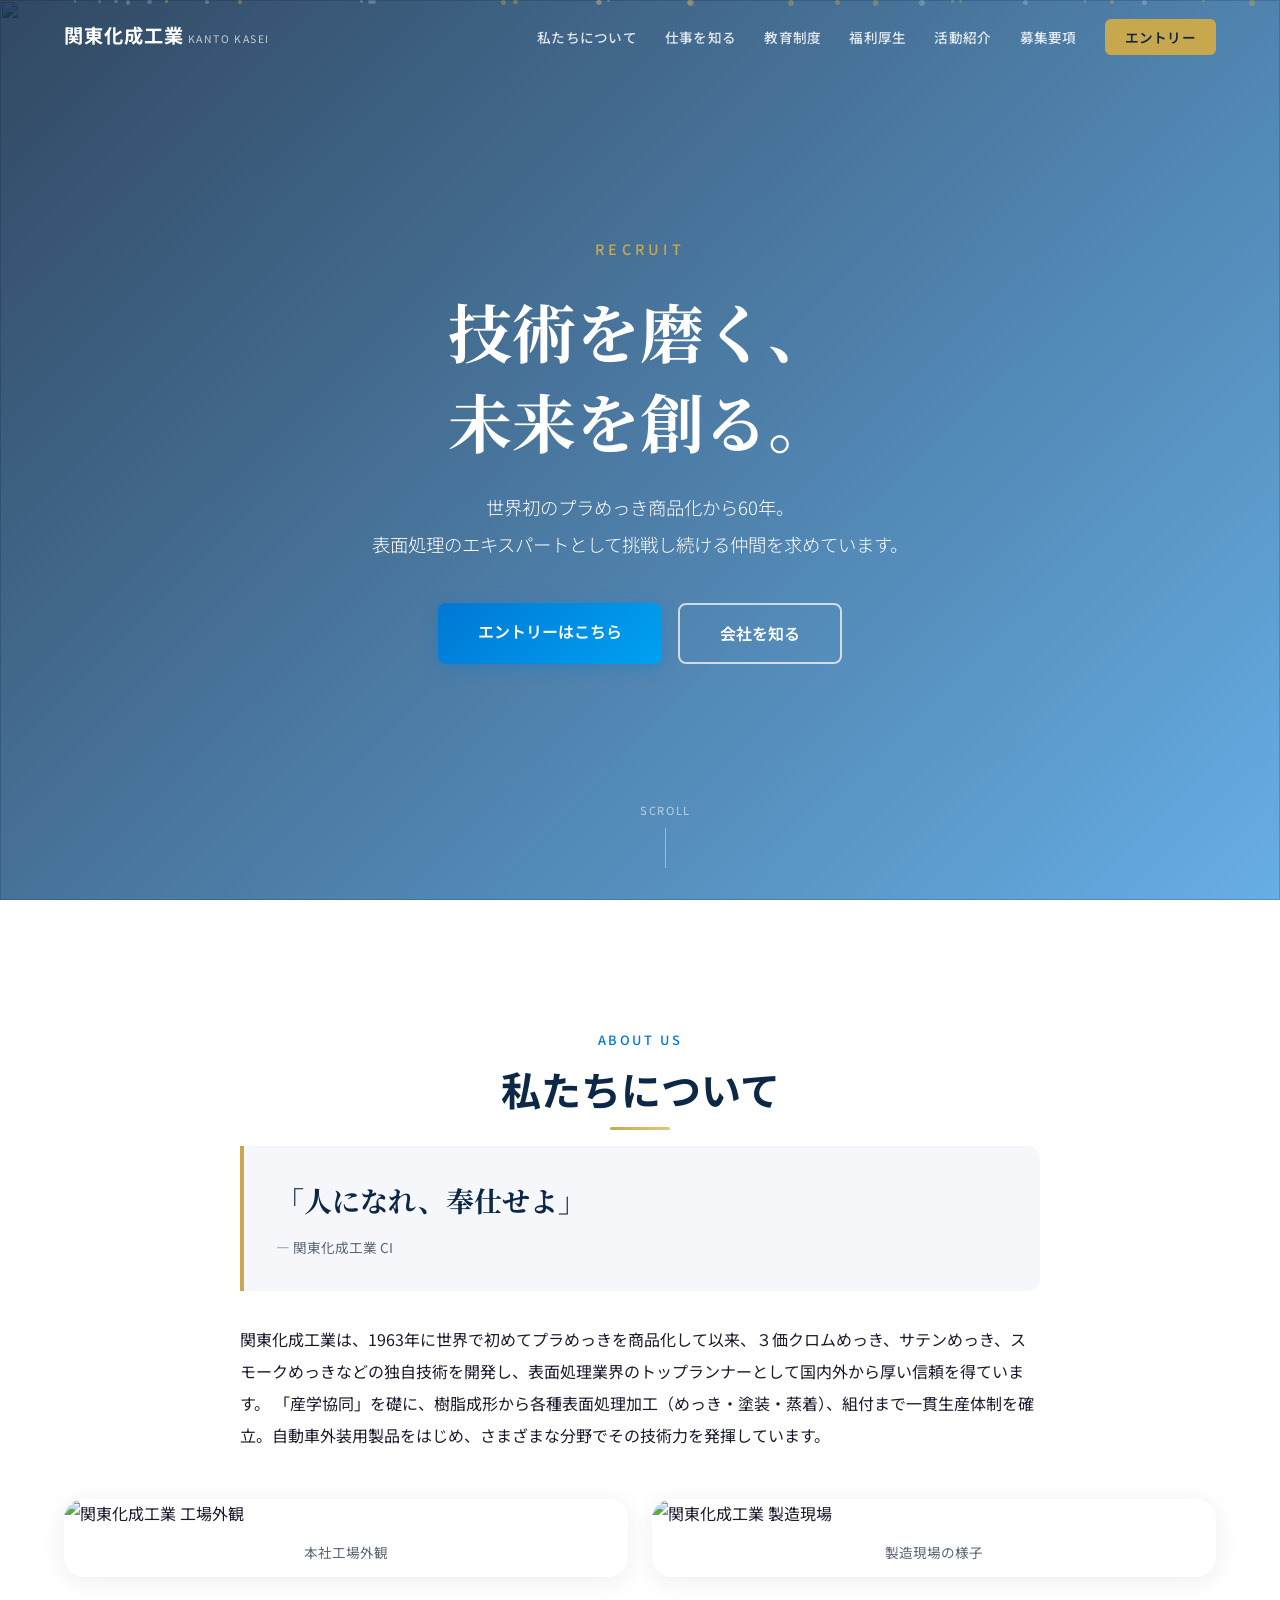
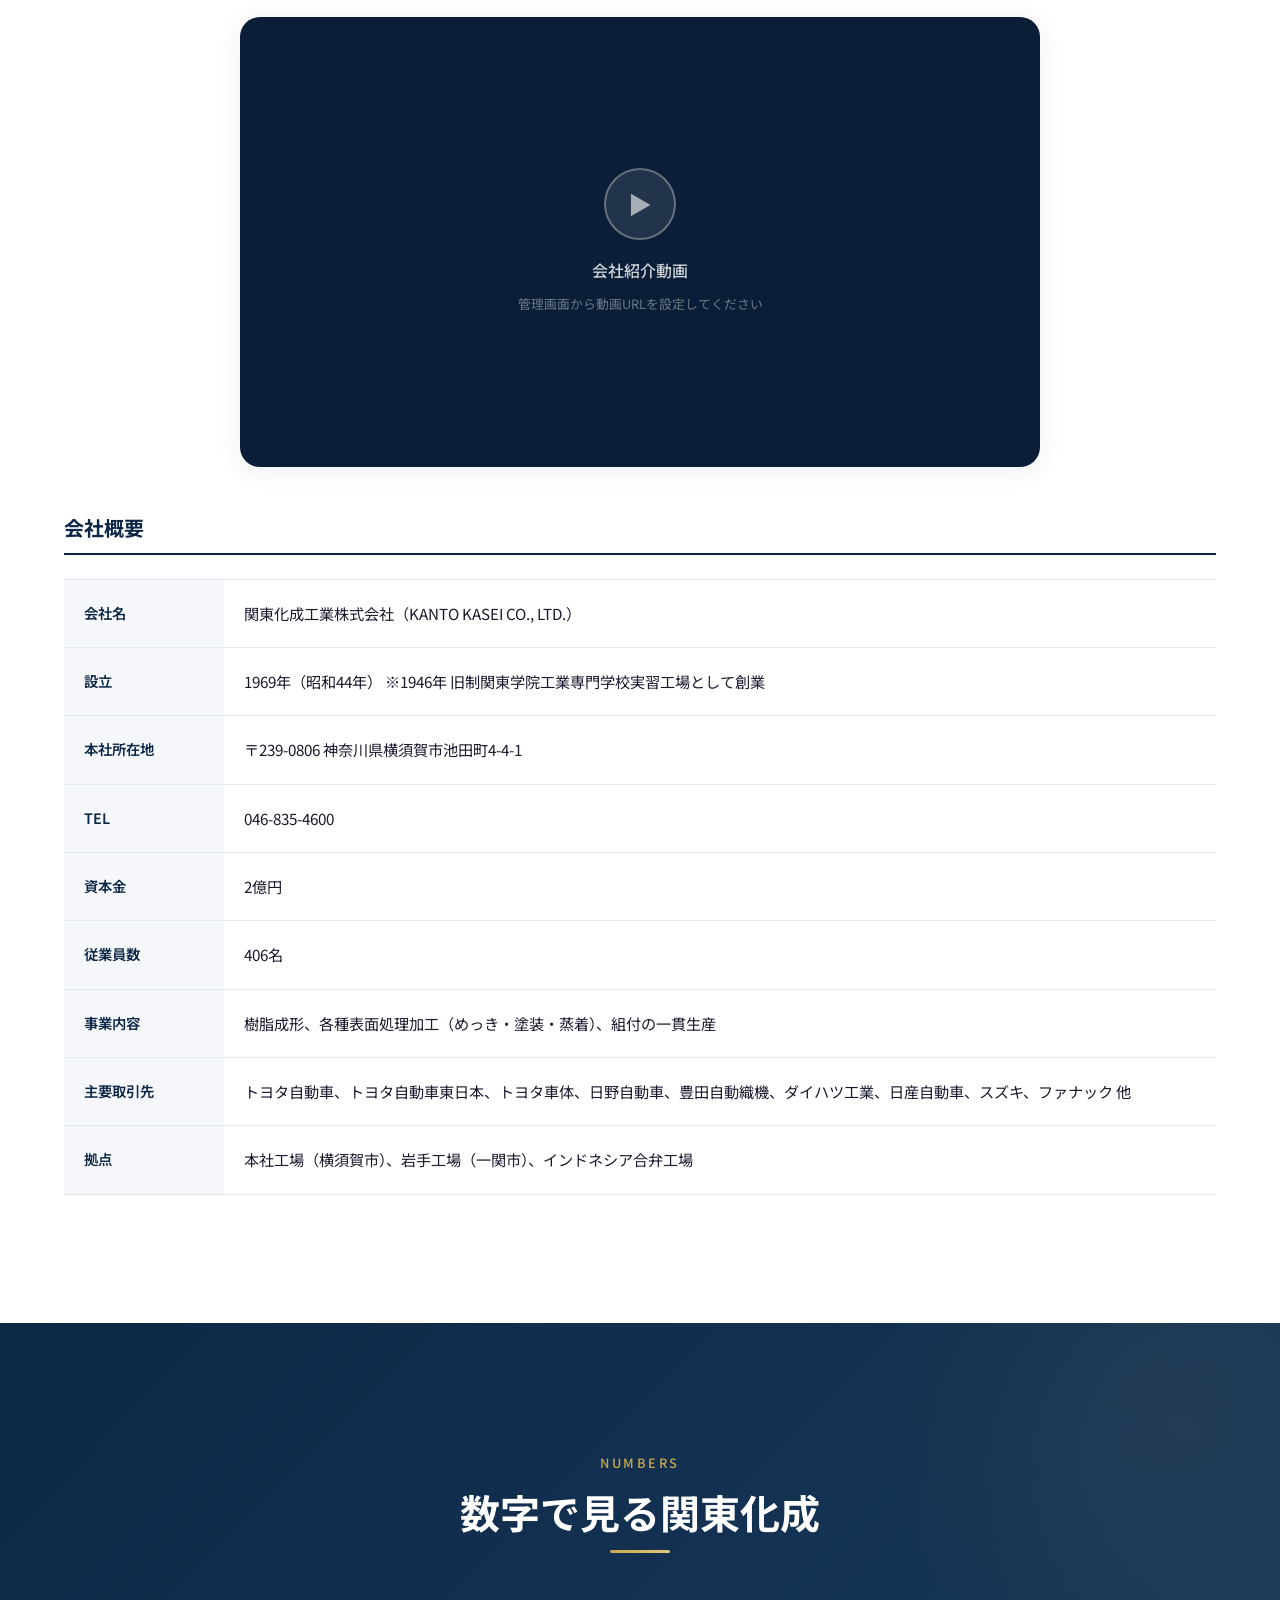
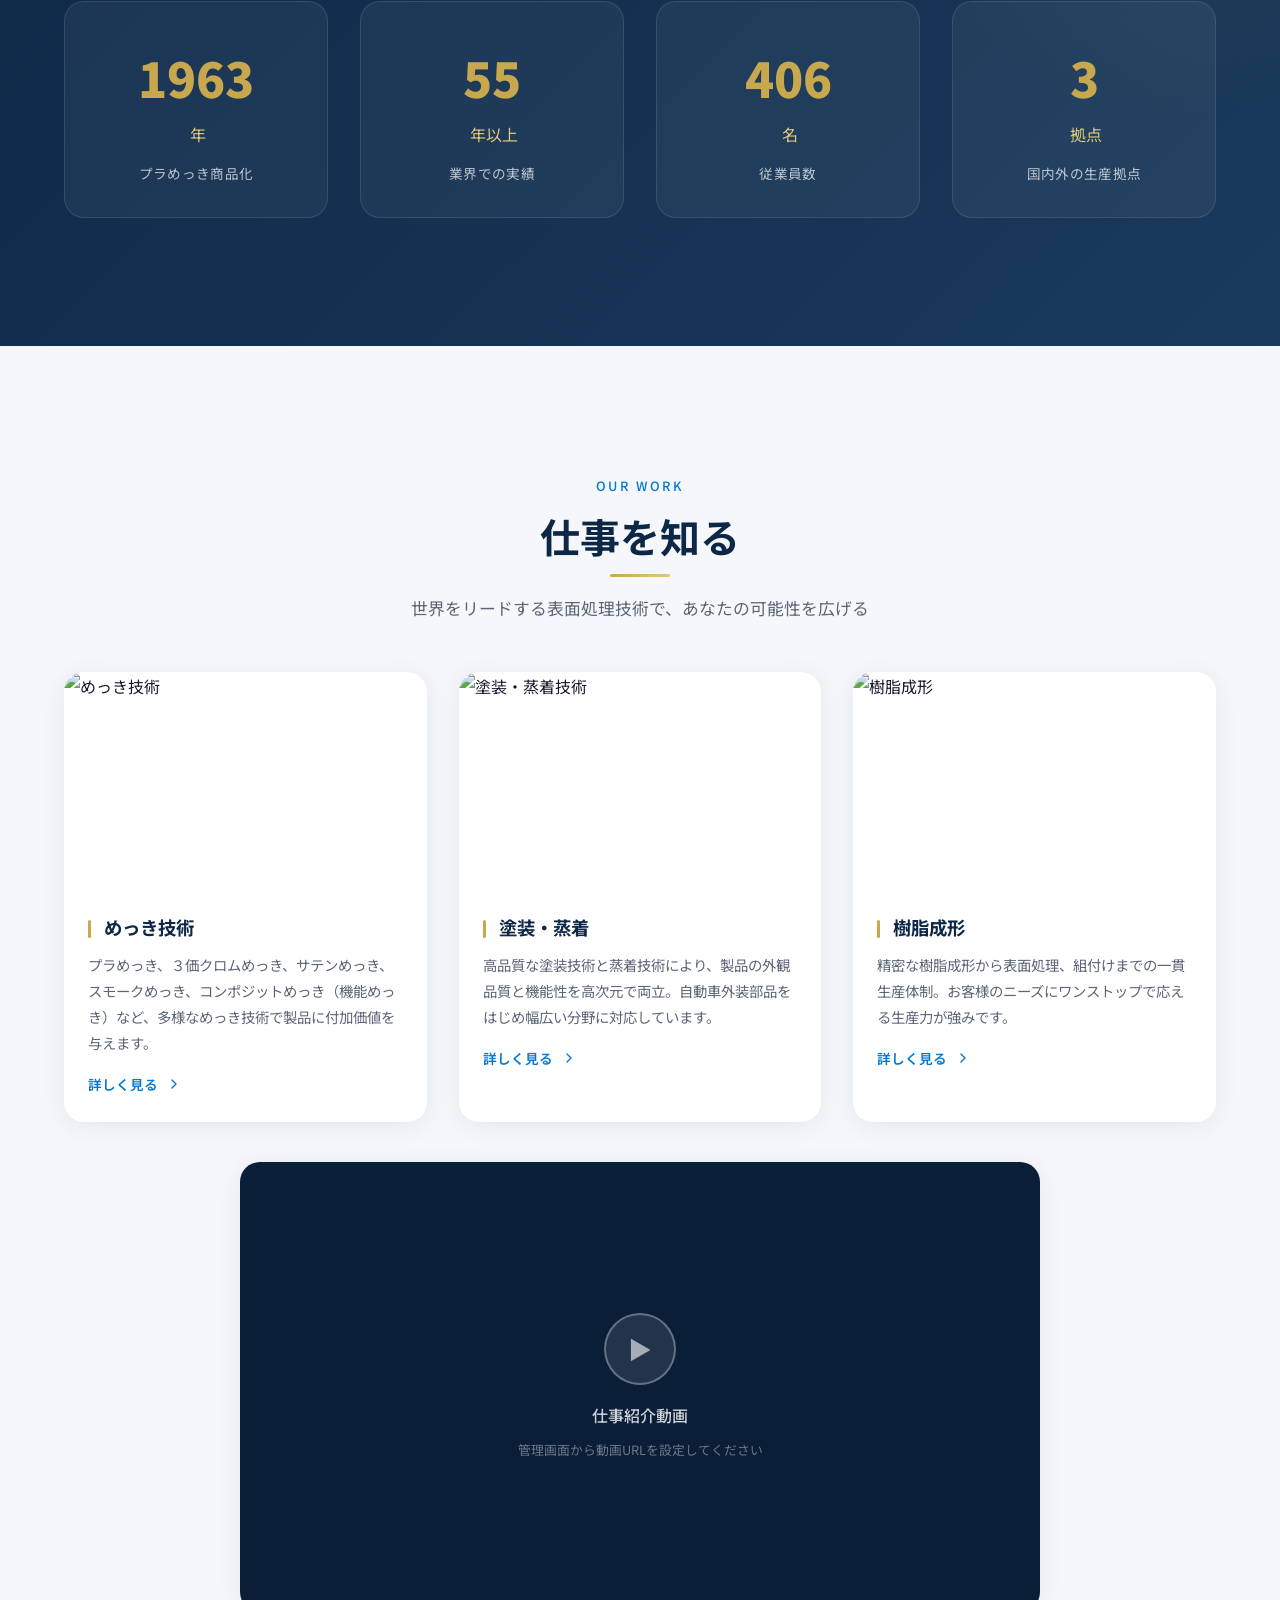
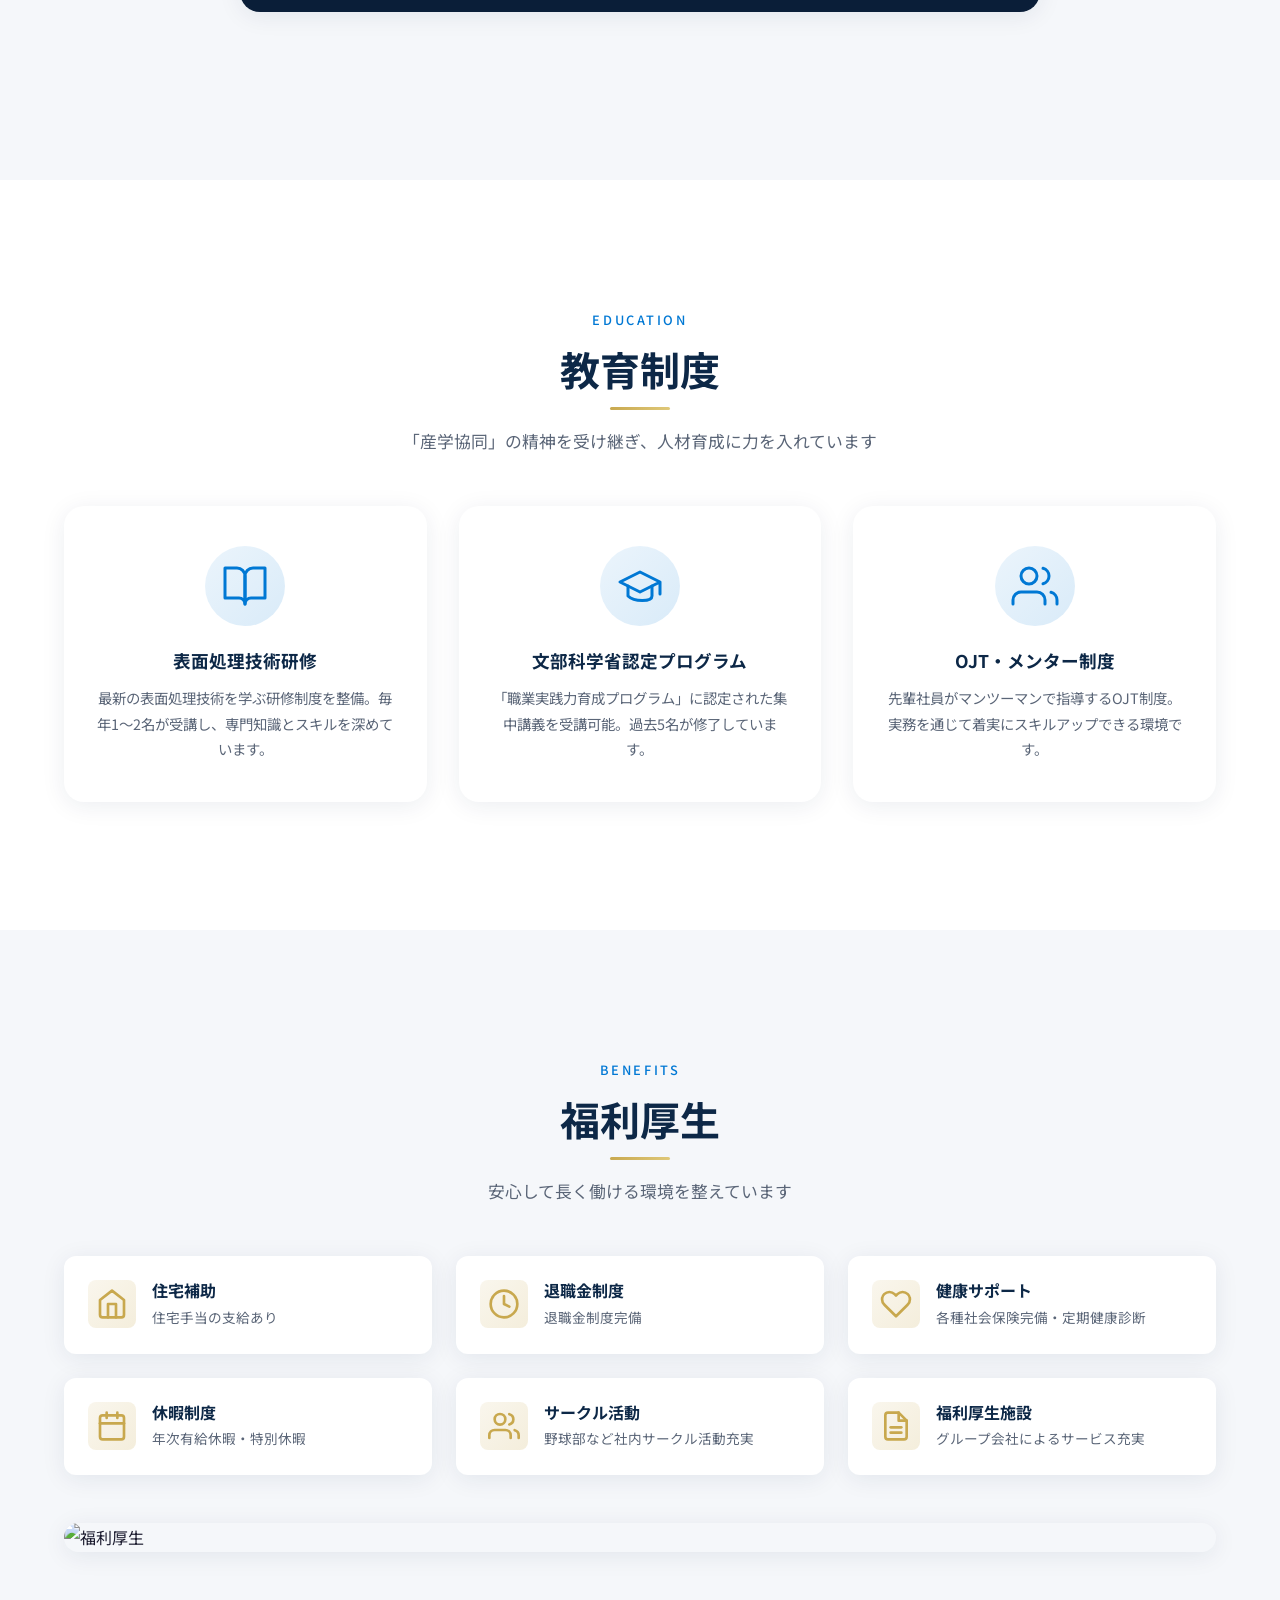
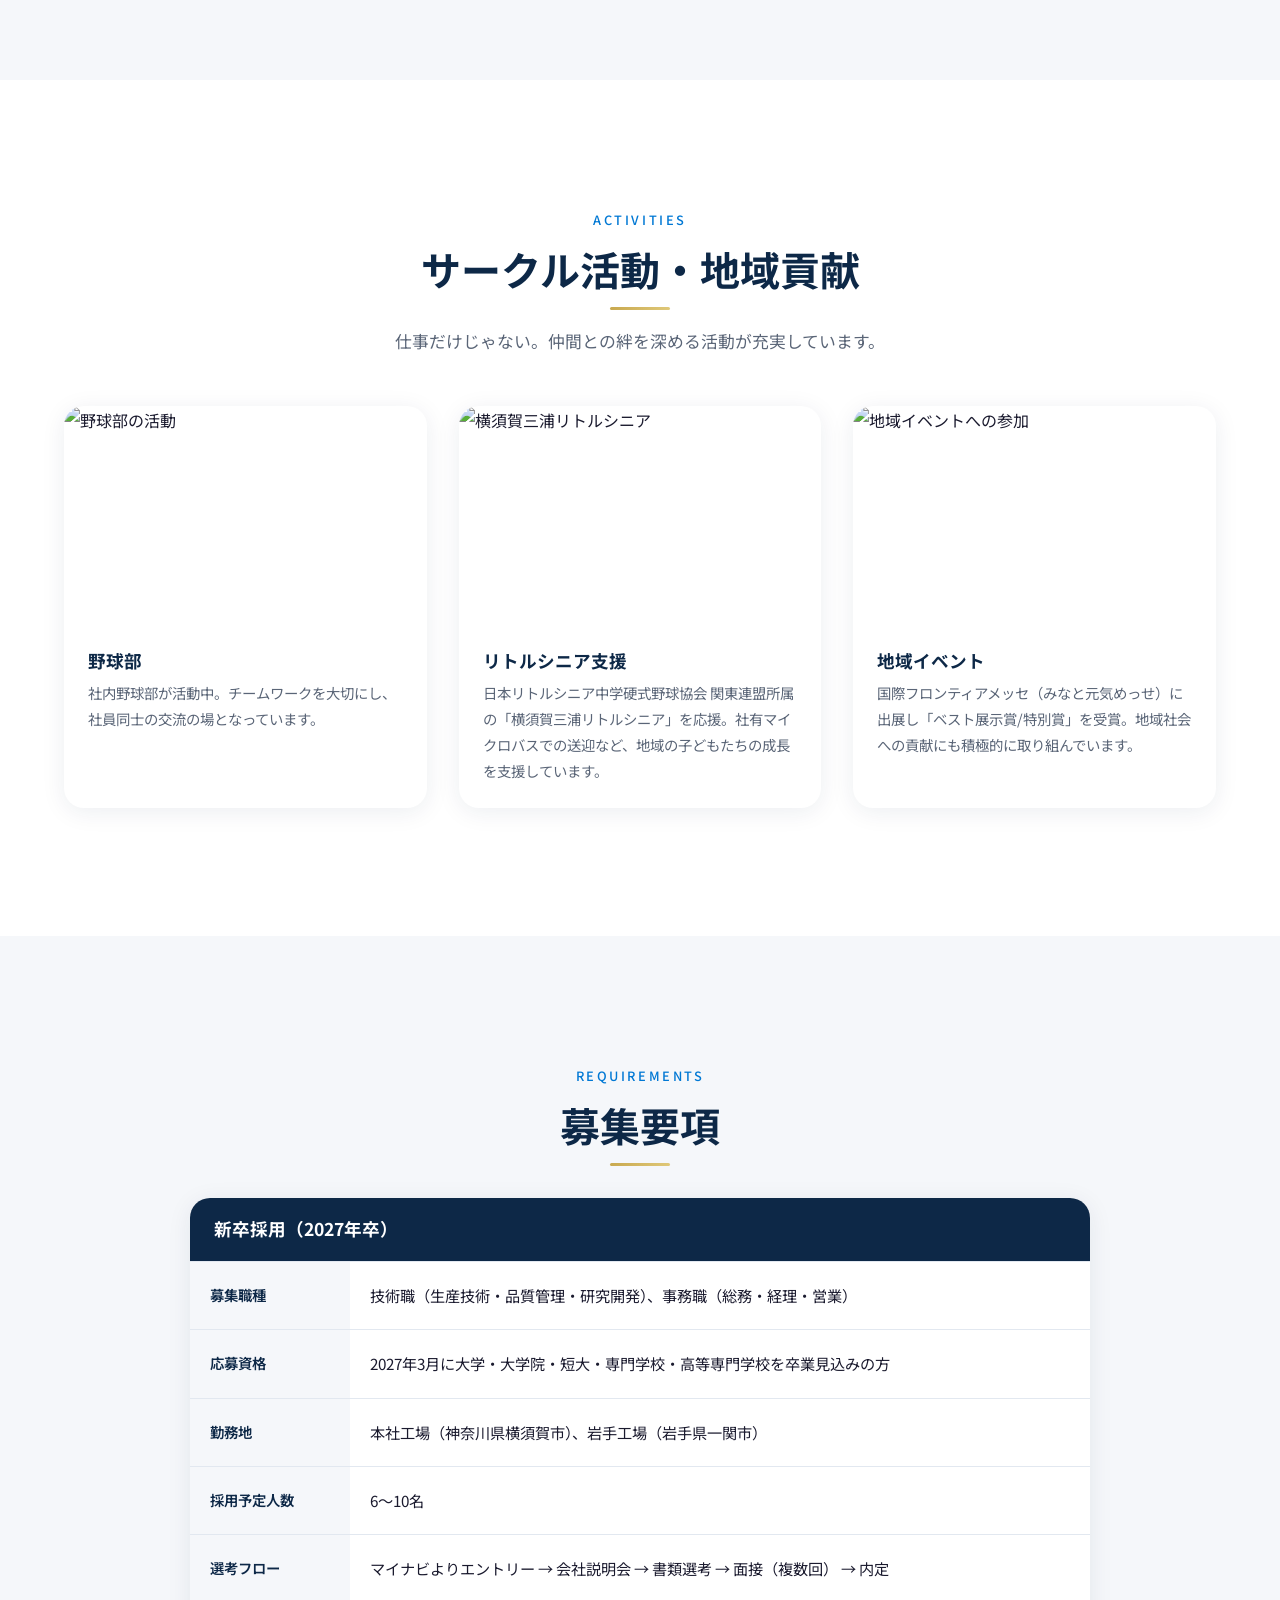
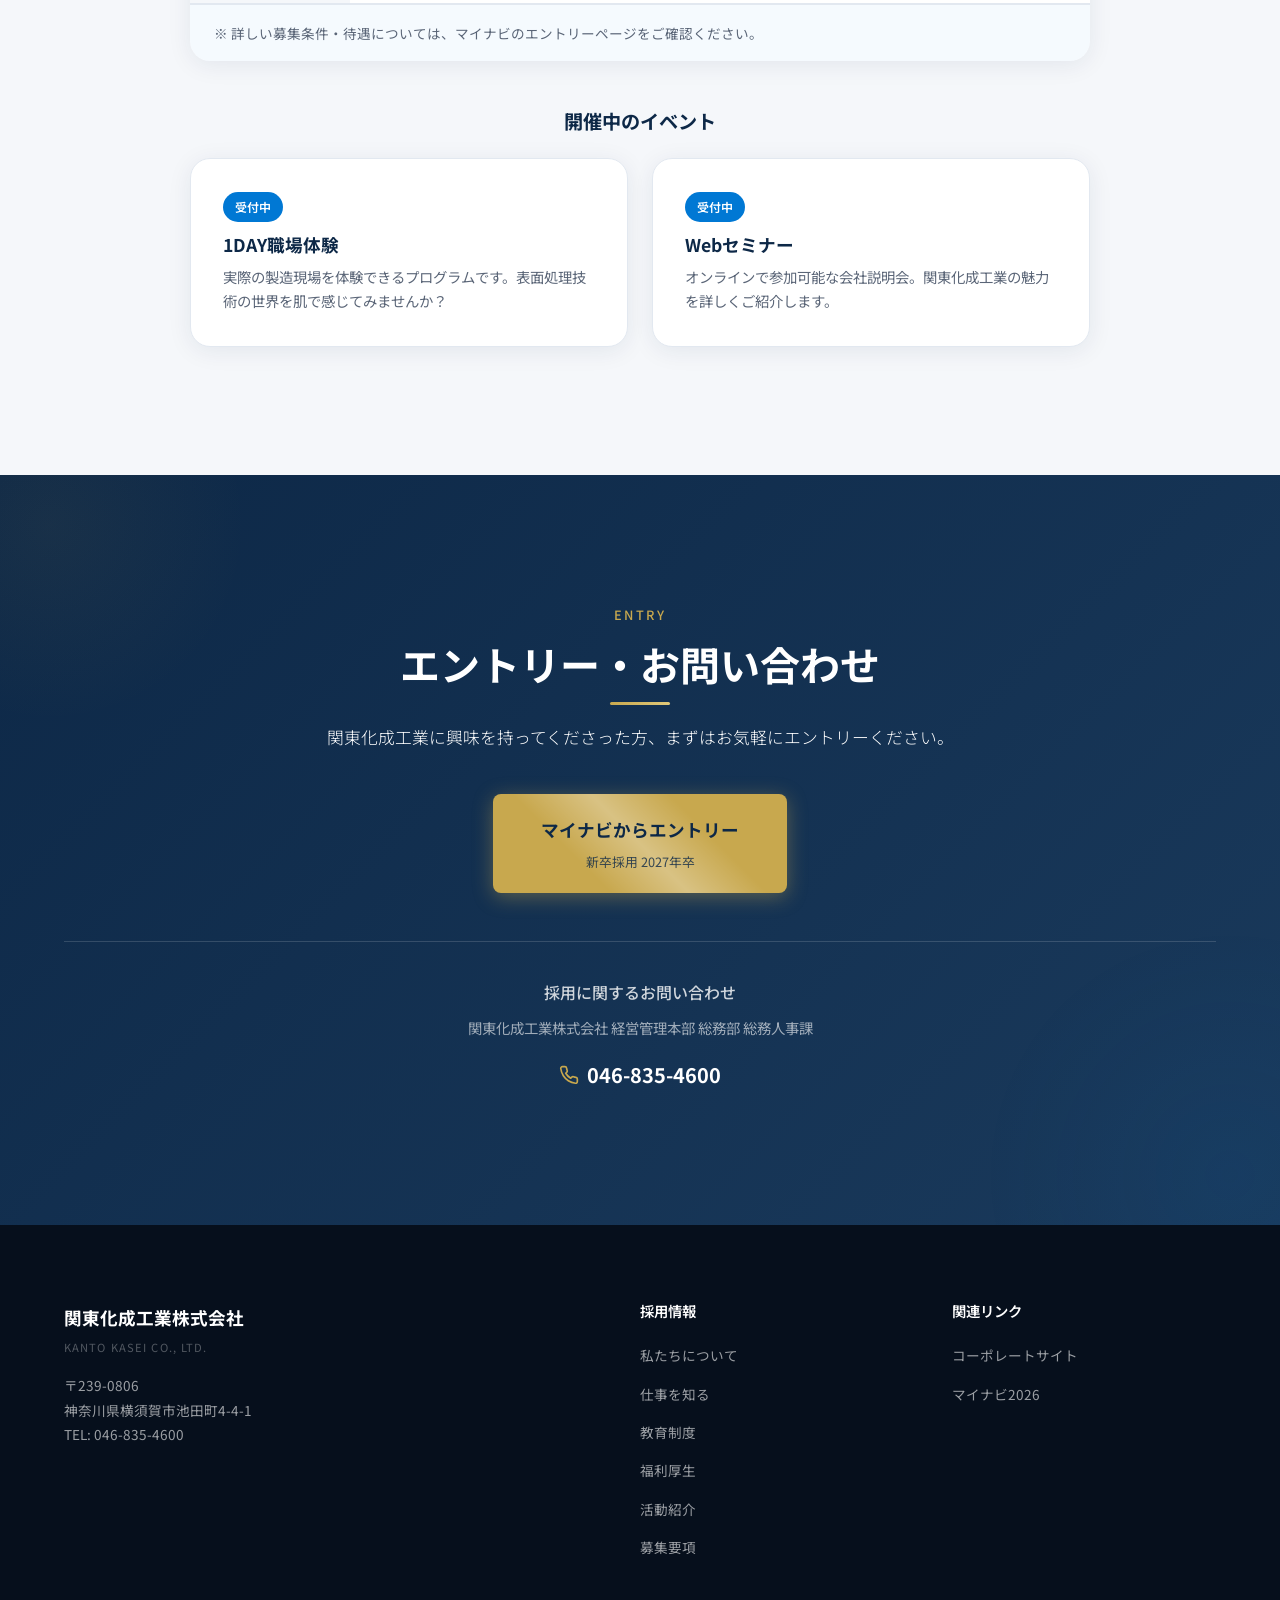
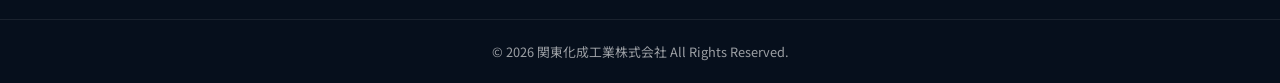
==== commit 1d764833: "feat: 管理画面にサブページ詳細フィールド・共有画像・メディア表示設定を追加 管理画面の拡張: - 教育制度タブ: 詳細ページ用フィールド(教育理念・研修01-05)を追加 - 福利厚生タブ: 詳" ====
--- a/index.html
+++ b/index.html
@@ -40,11 +40,11 @@
       <nav id="nav-menu" class="nav">
         <ul class="nav-list">
           <li><a href="#about" class="nav-link">私たちについて</a></li>
-          <li><a href="#work" class="nav-link">仕事を知る</a></li>
-          <li><a href="#education" class="nav-link">教育制度</a></li>
-          <li><a href="#benefits" class="nav-link">福利厚生</a></li>
-          <li><a href="#activities" class="nav-link">活動紹介</a></li>
-          <li><a href="#requirements" class="nav-link">募集要項</a></li>
+          <li><a href="work.html" class="nav-link">仕事を知る</a></li>
+          <li><a href="education.html" class="nav-link">教育制度</a></li>
+          <li><a href="benefits.html" class="nav-link">福利厚生</a></li>
+          <li><a href="activities.html" class="nav-link">活動紹介</a></li>
+          <li><a href="requirements.html" class="nav-link">募集要項</a></li>
           <li><a href="#entry" class="nav-link nav-link--cta">エントリー</a></li>
         </ul>
       </nav>
@@ -56,8 +56,8 @@
     <section class="hero" id="hero" aria-labelledby="hero-heading">
       <div class="hero-overlay"></div>
       <div class="hero-media">
-        <img src="https://placehold.co/1920x1080/0d2847/ffffff?text=HERO+IMAGE" alt="" class="hero-bg-img" id="hero-bg-img" data-content-img="hero_image">
-        <video autoplay muted loop playsinline class="hero-bg-video" id="hero-bg-video" style="display:none;"></video>
+        <img src="https://placehold.co/1920x1080/0d2847/ffffff?text=HERO+IMAGE" alt="" class="hero-bg-img" id="hero-bg-img" data-content-img="hero_image" data-visibility="hero_image">
+        <video autoplay muted loop playsinline class="hero-bg-video" id="hero-bg-video" style="display:none;" data-visibility="hero_video"></video>
       </div>
       <div class="hero-particles"></div>
       <div class="container hero-content">
@@ -91,18 +91,18 @@
         </div>
 
         <div class="about-media-row" data-animate="fade-up">
-          <div class="media-slot">
+          <div class="media-slot" data-visibility="about_image_1">
             <img src="https://placehold.co/600x400/0d2847/ffffff?text=工場外観" alt="関東化成工業 工場外観" data-content-img="about_image_1">
             <p class="media-caption" data-content="about_caption_1">本社工場外観</p>
           </div>
-          <div class="media-slot">
+          <div class="media-slot" data-visibility="about_image_2">
             <img src="https://placehold.co/600x400/0d2847/ffffff?text=製造現場" alt="関東化成工業 製造現場" data-content-img="about_image_2">
             <p class="media-caption" data-content="about_caption_2">製造現場の様子</p>
           </div>
         </div>
 
         <!-- 会社紹介動画 -->
-        <div class="video-slot" data-animate>
+        <div class="video-slot" data-animate data-visibility="about_video">
           <div class="video-container" data-video-id="about_video">
             <div class="video-placeholder">
               <div class="video-play-icon">▶</div>
@@ -167,35 +167,38 @@
         <p class="section-subtitle" data-animate data-content="work_subtitle">世界をリードする表面処理技術で、あなたの可能性を広げる</p>
         <div class="work-grid" data-stagger>
           <div class="work-card" data-animate>
-            <div class="work-card-img">
+            <div class="work-card-img" data-visibility="work_images">
               <img src="https://placehold.co/400x300/0d2847/ffffff?text=めっき技術" alt="めっき技術" data-content-img="work_image_1">
             </div>
             <div class="work-card-body">
               <h3 data-content="work_title_1">めっき技術</h3>
               <p data-content="work_desc_1">プラめっき、３価クロムめっき、サテンめっき、スモークめっき、コンポジットめっき（機能めっき）など、多様なめっき技術で製品に付加価値を与えます。</p>
+              <a href="work.html#mekki" class="work-card-link">詳しく見る <svg width="16" height="16" viewBox="0 0 24 24" fill="none" stroke="currentColor" stroke-width="2" stroke-linecap="round" stroke-linejoin="round"><polyline points="9 18 15 12 9 6"/></svg></a>
             </div>
           </div>
           <div class="work-card" data-animate>
-            <div class="work-card-img">
+            <div class="work-card-img" data-visibility="work_images">
               <img src="https://placehold.co/400x300/0d2847/ffffff?text=塗装・蒸着" alt="塗装・蒸着技術" data-content-img="work_image_2">
             </div>
             <div class="work-card-body">
               <h3 data-content="work_title_2">塗装・蒸着</h3>
               <p data-content="work_desc_2">高品質な塗装技術と蒸着技術により、製品の外観品質と機能性を高次元で両立。自動車外装部品をはじめ幅広い分野に対応しています。</p>
+              <a href="work.html#tosou" class="work-card-link">詳しく見る <svg width="16" height="16" viewBox="0 0 24 24" fill="none" stroke="currentColor" stroke-width="2" stroke-linecap="round" stroke-linejoin="round"><polyline points="9 18 15 12 9 6"/></svg></a>
             </div>
           </div>
           <div class="work-card" data-animate>
-            <div class="work-card-img">
+            <div class="work-card-img" data-visibility="work_images">
               <img src="https://placehold.co/400x300/0d2847/ffffff?text=樹脂成形" alt="樹脂成形" data-content-img="work_image_3">
             </div>
             <div class="work-card-body">
               <h3 data-content="work_title_3">樹脂成形</h3>
               <p data-content="work_desc_3">精密な樹脂成形から表面処理、組付けまでの一貫生産体制。お客様のニーズにワンストップで応える生産力が強みです。</p>
-            </div>
-          </div>
-        </div>
-
-        <div class="video-slot" data-animate>
+              <a href="work.html#jushi" class="work-card-link">詳しく見る <svg width="16" height="16" viewBox="0 0 24 24" fill="none" stroke="currentColor" stroke-width="2" stroke-linecap="round" stroke-linejoin="round"><polyline points="9 18 15 12 9 6"/></svg></a>
+            </div>
+          </div>
+        </div>
+
+        <div class="video-slot" data-animate data-visibility="work_video">
           <div class="video-container" data-video-id="work_video">
             <div class="video-placeholder">
               <div class="video-play-icon">▶</div>
@@ -271,7 +274,7 @@
             <div><h3 data-content="benefit_title_6">福利厚生施設</h3><p data-content="benefit_desc_6">グループ会社によるサービス充実</p></div>
           </div>
         </div>
-        <div class="benefits-media" data-animate>
+        <div class="benefits-media" data-animate data-visibility="benefits_image">
           <div class="media-slot">
             <img src="https://placehold.co/800x400/0d2847/ffffff?text=福利厚生イメージ" alt="福利厚生" data-content-img="benefits_image">
           </div>
@@ -287,7 +290,7 @@
         <p class="section-subtitle" data-animate data-content="activities_subtitle">仕事だけじゃない。仲間との絆を深める活動が充実しています。</p>
         <div class="activities-grid" data-stagger>
           <div class="activity-card" data-animate>
-            <div class="activity-card-img">
+            <div class="activity-card-img" data-visibility="activity_images">
               <img src="https://placehold.co/500x350/0d2847/ffffff?text=野球部" alt="野球部の活動" data-content-img="activity_image_1">
             </div>
             <div class="activity-card-body">
@@ -296,7 +299,7 @@
             </div>
           </div>
           <div class="activity-card" data-animate>
-            <div class="activity-card-img">
+            <div class="activity-card-img" data-visibility="activity_images">
               <img src="https://placehold.co/500x350/0d2847/ffffff?text=リトルシニア支援" alt="横須賀三浦リトルシニア" data-content-img="activity_image_2">
             </div>
             <div class="activity-card-body">
@@ -305,7 +308,7 @@
             </div>
           </div>
           <div class="activity-card" data-animate>
-            <div class="activity-card-img">
+            <div class="activity-card-img" data-visibility="activity_images">
               <img src="https://placehold.co/500x350/0d2847/ffffff?text=地域イベント" alt="地域イベントへの参加" data-content-img="activity_image_3">
             </div>
             <div class="activity-card-body">
@@ -393,12 +396,12 @@
       <div class="footer-col">
         <h3 class="footer-heading">採用情報</h3>
         <ul class="footer-nav">
-          <li><a href="#about">私たちについて</a></li>
-          <li><a href="#work">仕事を知る</a></li>
-          <li><a href="#education">教育制度</a></li>
-          <li><a href="#benefits">福利厚生</a></li>
-          <li><a href="#activities">活動紹介</a></li>
-          <li><a href="#requirements">募集要項</a></li>
+          <li><a href="index.html#about">私たちについて</a></li>
+          <li><a href="work.html">仕事を知る</a></li>
+          <li><a href="education.html">教育制度</a></li>
+          <li><a href="benefits.html">福利厚生</a></li>
+          <li><a href="activities.html">活動紹介</a></li>
+          <li><a href="requirements.html">募集要項</a></li>
         </ul>
       </div>
       <div class="footer-col">
--- a/style.css
+++ b/style.css
@@ -42,6 +42,114 @@
   scroll-padding-top: var(--header-h);
 }
 
+/* ===== Loading Screen ===== */
+.loading-screen {
+  position: fixed;
+  inset: 0;
+  z-index: 9999;
+  background: var(--navy);
+  display: flex;
+  align-items: center;
+  justify-content: center;
+  flex-direction: column;
+  transition: opacity 0.6s ease, visibility 0.6s ease;
+}
+
+.loading-screen.hidden {
+  opacity: 0;
+  visibility: hidden;
+}
+
+.loading-logo {
+  font-size: 1.5rem;
+  font-weight: 700;
+  color: #fff;
+  letter-spacing: 0.1em;
+  margin-bottom: 2rem;
+  opacity: 0;
+  animation: loadingFadeIn 0.6s ease 0.2s forwards;
+}
+
+.loading-bar {
+  width: 200px;
+  height: 2px;
+  background: rgba(255, 255, 255, 0.1);
+  border-radius: 2px;
+  overflow: hidden;
+  opacity: 0;
+  animation: loadingFadeIn 0.6s ease 0.4s forwards;
+}
+
+.loading-bar-inner {
+  width: 0;
+  height: 100%;
+  background: var(--gold);
+  border-radius: 2px;
+  animation: loadingProgress 1.5s ease 0.6s forwards;
+}
+
+@keyframes loadingFadeIn {
+  to { opacity: 1; }
+}
+
+@keyframes loadingProgress {
+  to { width: 100%; }
+}
+
+/* ===== Scroll Progress Bar ===== */
+.scroll-progress {
+  position: fixed;
+  top: 0;
+  left: 0;
+  width: 0;
+  height: 3px;
+  background: var(--gradient-gold);
+  z-index: 200;
+  transition: width 0.1s linear;
+}
+
+/* ===== Back to Top ===== */
+.back-to-top {
+  position: fixed;
+  bottom: 2rem;
+  right: 2rem;
+  width: 48px;
+  height: 48px;
+  border-radius: 50%;
+  background: var(--navy);
+  color: #fff;
+  display: flex;
+  align-items: center;
+  justify-content: center;
+  z-index: 90;
+  opacity: 0;
+  visibility: hidden;
+  transform: translateY(20px);
+  transition: all 0.4s ease;
+  box-shadow: 0 4px 16px rgba(13, 40, 71, 0.3);
+  cursor: pointer;
+  border: none;
+}
+
+.back-to-top.visible {
+  opacity: 1;
+  visibility: visible;
+  transform: translateY(0);
+}
+
+.back-to-top:hover {
+  background: var(--blue);
+  transform: translateY(-4px);
+}
+
+.back-to-top svg {
+  transition: transform 0.3s ease;
+}
+
+.back-to-top:hover svg {
+  transform: translateY(-2px);
+}
+
 /* ===== Base Typography ===== */
 body {
   font-family: "Noto Sans JP", "Hiragino Kaku Gothic ProN", "Meiryo", sans-serif;
@@ -50,6 +158,11 @@
   color: var(--text);
   background: var(--bg);
   -webkit-font-smoothing: antialiased;
+  overflow-x: hidden;
+}
+
+body.loading {
+  overflow: hidden;
 }
 
 h1, h2, h3, h4 {
@@ -67,6 +180,8 @@
 
 .section {
   padding: clamp(5rem, 10vw, 8rem) 0;
+  position: relative;
+  overflow: hidden;
 }
 
 .section--alt {
@@ -98,11 +213,16 @@
 .section-title::after {
   content: "";
   display: block;
-  width: 60px;
+  width: 0;
   height: 3px;
   background: var(--gradient-gold);
   border-radius: 2px;
   margin: 0.75rem auto 0;
+  transition: width 0.8s cubic-bezier(0.25, 0.46, 0.45, 0.94);
+}
+
+.section-title.animated::after {
+  width: 60px;
 }
 
 .section-title--light {
@@ -162,6 +282,21 @@
   transition: all var(--transition);
   cursor: pointer;
   text-align: center;
+  position: relative;
+  overflow: hidden;
+}
+
+.btn::after {
+  content: "";
+  position: absolute;
+  inset: 0;
+  background: radial-gradient(circle at var(--ripple-x, 50%) var(--ripple-y, 50%), rgba(255,255,255,0.3) 0%, transparent 60%);
+  opacity: 0;
+  transition: opacity 0.5s ease;
+}
+
+.btn:hover::after {
+  opacity: 1;
 }
 
 .btn-primary {
@@ -171,8 +306,8 @@
 }
 
 .btn-primary:hover {
-  transform: translateY(-2px);
-  box-shadow: 0 6px 24px rgba(0, 120, 212, 0.4);
+  transform: translateY(-3px) scale(1.02);
+  box-shadow: 0 8px 30px rgba(0, 120, 212, 0.4);
 }
 
 .btn-outline {
@@ -184,6 +319,7 @@
 .btn-outline:hover {
   background: rgba(255, 255, 255, 0.15);
   border-color: #fff;
+  transform: translateY(-3px) scale(1.02);
 }
 
 .btn-entry {
@@ -199,22 +335,42 @@
   font-size: 1.1rem;
   box-shadow: 0 4px 20px rgba(200, 168, 78, 0.4);
   transition: all var(--transition);
+  position: relative;
+  overflow: hidden;
+}
+
+.btn-entry::before {
+  content: "";
+  position: absolute;
+  top: -50%;
+  left: -50%;
+  width: 200%;
+  height: 200%;
+  background: linear-gradient(45deg, transparent 40%, rgba(255,255,255,0.3) 50%, transparent 60%);
+  animation: shimmer 3s ease-in-out infinite;
+}
+
+@keyframes shimmer {
+  0% { transform: translateX(-100%); }
+  100% { transform: translateX(100%); }
 }
 
 .btn-entry:hover {
   background: var(--gold-light);
-  transform: translateY(-2px);
-  box-shadow: 0 8px 30px rgba(200, 168, 78, 0.5);
+  transform: translateY(-4px) scale(1.03);
+  box-shadow: 0 12px 40px rgba(200, 168, 78, 0.5);
 }
 
 .btn-entry-label {
   font-size: 1.1rem;
+  position: relative;
 }
 
 .btn-entry-sub {
   font-size: 0.8rem;
   font-weight: 400;
   opacity: 0.8;
+  position: relative;
 }
 
 /* ===== Header ===== */
@@ -225,13 +381,17 @@
   right: 0;
   height: var(--header-h);
   z-index: 100;
-  transition: background var(--transition), box-shadow var(--transition);
+  transition: background 0.4s ease, box-shadow 0.4s ease, transform 0.4s ease;
 }
 
 .header.scrolled {
   background: rgba(255, 255, 255, 0.97);
   backdrop-filter: blur(12px);
   box-shadow: 0 2px 20px rgba(13, 40, 71, 0.08);
+}
+
+.header.header-hidden {
+  transform: translateY(-100%);
 }
 
 .header-inner {
@@ -245,6 +405,11 @@
   display: flex;
   flex-direction: column;
   line-height: 1.2;
+  transition: transform 0.3s ease;
+}
+
+.logo:hover {
+  transform: scale(1.05);
 }
 
 .logo-text {
@@ -284,6 +449,21 @@
   letter-spacing: 0.02em;
 }
 
+.nav-link:not(.nav-link--cta)::after {
+  content: "";
+  position: absolute;
+  bottom: -4px;
+  left: 0;
+  width: 0;
+  height: 2px;
+  background: var(--gold);
+  transition: width 0.3s ease;
+}
+
+.nav-link:not(.nav-link--cta):hover::after {
+  width: 100%;
+}
+
 .header.scrolled .nav-link {
   color: var(--text);
 }
@@ -302,11 +482,13 @@
   padding: 0.5rem 1.25rem;
   border-radius: 0.375rem;
   font-weight: 600;
+  transition: all 0.3s ease;
 }
 
 .nav-link--cta:hover {
   background: var(--gold-light);
-  transform: translateY(-1px);
+  transform: translateY(-2px);
+  box-shadow: 0 4px 12px rgba(200, 168, 78, 0.4);
 }
 
 .menu-toggle {
@@ -363,6 +545,12 @@
   width: 100%;
   height: 100%;
   object-fit: cover;
+  animation: heroZoom 20s ease-in-out infinite alternate;
+}
+
+@keyframes heroZoom {
+  0% { transform: scale(1); }
+  100% { transform: scale(1.1); }
 }
 
 .hero-overlay {
@@ -370,6 +558,45 @@
   inset: 0;
   background: linear-gradient(135deg, rgba(13, 40, 71, 0.85), rgba(0, 120, 212, 0.6));
   z-index: 1;
+}
+
+/* ===== Hero Particles ===== */
+.hero-particles {
+  position: absolute;
+  inset: 0;
+  z-index: 1;
+  overflow: hidden;
+  pointer-events: none;
+}
+
+.particle {
+  position: absolute;
+  width: 4px;
+  height: 4px;
+  background: rgba(200, 168, 78, 0.4);
+  border-radius: 50%;
+  animation: particleFloat linear infinite;
+}
+
+.particle:nth-child(odd) {
+  background: rgba(255, 255, 255, 0.2);
+}
+
+@keyframes particleFloat {
+  0% {
+    transform: translateY(100vh) rotate(0deg);
+    opacity: 0;
+  }
+  10% {
+    opacity: 1;
+  }
+  90% {
+    opacity: 1;
+  }
+  100% {
+    transform: translateY(-100px) rotate(720deg);
+    opacity: 0;
+  }
 }
 
 .hero-content {
@@ -386,6 +613,14 @@
   letter-spacing: 0.3em;
   color: var(--gold);
   margin-bottom: 1.5rem;
+  overflow: hidden;
+}
+
+.hero-catch .char {
+  display: inline-block;
+  opacity: 0;
+  transform: translateY(100%);
+  animation: charReveal 0.5s ease forwards;
 }
 
 .hero-title {
@@ -394,16 +629,36 @@
   font-weight: 700;
   margin-bottom: 1.5rem;
   line-height: 1.4;
-  animation: fadeInUp 0.8s ease both;
+}
+
+.hero-title .char {
+  display: inline-block;
+  opacity: 0;
+  transform: translateY(40px) rotateX(90deg);
+  animation: titleCharReveal 0.6s ease forwards;
+}
+
+@keyframes charReveal {
+  to {
+    opacity: 1;
+    transform: translateY(0);
+  }
+}
+
+@keyframes titleCharReveal {
+  to {
+    opacity: 1;
+    transform: translateY(0) rotateX(0);
+  }
 }
 
 .hero-subtitle {
   font-size: clamp(0.95rem, 2vw, 1.15rem);
-  opacity: 0.9;
+  opacity: 0;
   margin-bottom: 2.5rem;
   line-height: 2;
   font-weight: 300;
-  animation: fadeInUp 0.8s ease 0.2s both;
+  animation: fadeInUp 0.8s ease 1.5s both;
 }
 
 .hero-actions {
@@ -411,7 +666,8 @@
   gap: 1rem;
   justify-content: center;
   flex-wrap: wrap;
-  animation: fadeInUp 0.8s ease 0.4s both;
+  opacity: 0;
+  animation: fadeInUp 0.8s ease 1.8s both;
 }
 
 .hero-scroll {
@@ -427,6 +683,8 @@
   color: rgba(255, 255, 255, 0.6);
   font-size: 0.7rem;
   letter-spacing: 0.15em;
+  opacity: 0;
+  animation: fadeInUp 0.8s ease 2.2s both;
 }
 
 .hero-scroll-line {
@@ -452,6 +710,78 @@
     opacity: 1;
     transform: translateY(0);
   }
+}
+
+/* ===== Scroll Animations - Enhanced ===== */
+[data-animate] {
+  opacity: 0;
+  transition: opacity 0.8s cubic-bezier(0.25, 0.46, 0.45, 0.94),
+              transform 0.8s cubic-bezier(0.25, 0.46, 0.45, 0.94);
+}
+
+[data-animate="fade-up"],
+[data-animate] {
+  transform: translateY(40px);
+}
+
+[data-animate="fade-left"] {
+  transform: translateX(-60px);
+}
+
+[data-animate="fade-right"] {
+  transform: translateX(60px);
+}
+
+[data-animate="zoom-in"] {
+  transform: scale(0.85);
+}
+
+[data-animate="flip-up"] {
+  transform: perspective(600px) rotateX(15deg) translateY(30px);
+}
+
+[data-animate].animated {
+  opacity: 1;
+  transform: translateY(0) translateX(0) scale(1) rotateX(0);
+}
+
+/* Stagger delays for grid children */
+[data-stagger] > *:nth-child(1) { transition-delay: 0s; }
+[data-stagger] > *:nth-child(2) { transition-delay: 0.1s; }
+[data-stagger] > *:nth-child(3) { transition-delay: 0.2s; }
+[data-stagger] > *:nth-child(4) { transition-delay: 0.3s; }
+[data-stagger] > *:nth-child(5) { transition-delay: 0.4s; }
+[data-stagger] > *:nth-child(6) { transition-delay: 0.5s; }
+
+/* ===== Parallax ===== */
+.parallax-bg {
+  position: absolute;
+  inset: -20%;
+  z-index: 0;
+  pointer-events: none;
+}
+
+.section-deco {
+  position: absolute;
+  border-radius: 50%;
+  pointer-events: none;
+  opacity: 0.05;
+}
+
+.section-deco--1 {
+  width: 300px;
+  height: 300px;
+  background: var(--blue);
+  top: -100px;
+  right: -100px;
+}
+
+.section-deco--2 {
+  width: 200px;
+  height: 200px;
+  background: var(--gold);
+  bottom: -50px;
+  left: -80px;
 }
 
 /* ===== About ===== */
@@ -468,6 +798,12 @@
   border-left: 4px solid var(--gold);
   border-radius: 0 var(--radius) var(--radius) 0;
   text-align: left;
+  transition: border-left-width 0.4s ease, box-shadow 0.4s ease;
+}
+
+.about-ci:hover {
+  border-left-width: 8px;
+  box-shadow: var(--shadow);
 }
 
 .about-ci p {
@@ -521,6 +857,11 @@
   display: grid;
   grid-template-columns: 160px 1fr;
   border-bottom: 1px solid var(--border);
+  transition: background 0.3s ease;
+}
+
+.info-row:hover {
+  background: rgba(0, 120, 212, 0.02);
 }
 
 .info-row dt {
@@ -542,16 +883,21 @@
   border-radius: var(--radius-lg);
   overflow: hidden;
   box-shadow: var(--shadow);
+  transition: box-shadow 0.4s ease;
+}
+
+.media-slot:hover {
+  box-shadow: var(--shadow-hover);
 }
 
 .media-slot img {
   width: 100%;
   height: auto;
-  transition: transform 0.5s ease;
+  transition: transform 0.8s cubic-bezier(0.25, 0.46, 0.45, 0.94);
 }
 
 .media-slot:hover img {
-  transform: scale(1.03);
+  transform: scale(1.06);
 }
 
 .media-caption {
@@ -570,7 +916,7 @@
 
 .video-container {
   position: relative;
-  padding-bottom: 56.25%; /* 16:9 */
+  padding-bottom: 56.25%;
   height: 0;
   overflow: hidden;
   border-radius: var(--radius-lg);
@@ -609,7 +955,13 @@
   border-radius: 50%;
   font-size: 1.5rem;
   margin-bottom: 0.5rem;
-  transition: all var(--transition);
+  transition: all 0.4s ease;
+  animation: playPulse 2s ease-in-out infinite;
+}
+
+@keyframes playPulse {
+  0%, 100% { box-shadow: 0 0 0 0 rgba(255, 255, 255, 0.2); }
+  50% { box-shadow: 0 0 0 15px rgba(255, 255, 255, 0); }
 }
 
 .video-placeholder p {
@@ -632,6 +984,19 @@
   background: var(--gradient-navy);
   padding: clamp(5rem, 10vw, 8rem) 0;
   color: #fff;
+  position: relative;
+  overflow: hidden;
+}
+
+.stats::before {
+  content: "";
+  position: absolute;
+  width: 600px;
+  height: 600px;
+  background: radial-gradient(circle, rgba(200, 168, 78, 0.08), transparent 70%);
+  top: -200px;
+  right: -200px;
+  pointer-events: none;
 }
 
 .stats-grid {
@@ -647,12 +1012,29 @@
   border-radius: var(--radius-lg);
   background: rgba(255, 255, 255, 0.05);
   border: 1px solid rgba(255, 255, 255, 0.1);
-  transition: all var(--transition);
+  transition: all 0.4s cubic-bezier(0.25, 0.46, 0.45, 0.94);
+  position: relative;
+  overflow: hidden;
+}
+
+.stat-card::before {
+  content: "";
+  position: absolute;
+  inset: 0;
+  background: linear-gradient(135deg, rgba(200, 168, 78, 0.1), transparent);
+  opacity: 0;
+  transition: opacity 0.4s ease;
+}
+
+.stat-card:hover::before {
+  opacity: 1;
 }
 
 .stat-card:hover {
   background: rgba(255, 255, 255, 0.1);
-  transform: translateY(-4px);
+  transform: translateY(-8px);
+  border-color: rgba(200, 168, 78, 0.3);
+  box-shadow: 0 8px 32px rgba(0, 0, 0, 0.2);
 }
 
 .stat-number {
@@ -660,6 +1042,7 @@
   font-weight: 900;
   color: var(--gold);
   display: block;
+  position: relative;
 }
 
 .stat-unit {
@@ -689,28 +1072,43 @@
   overflow: hidden;
   background: var(--bg);
   box-shadow: var(--shadow);
-  transition: transform var(--transition), box-shadow var(--transition);
+  transition: transform 0.5s cubic-bezier(0.25, 0.46, 0.45, 0.94),
+              box-shadow 0.5s ease;
 }
 
 .work-card:hover {
-  transform: translateY(-4px);
+  transform: translateY(-8px);
   box-shadow: var(--shadow-hover);
 }
 
 .work-card-img {
   overflow: hidden;
   height: 220px;
+  position: relative;
+}
+
+.work-card-img::after {
+  content: "";
+  position: absolute;
+  inset: 0;
+  background: linear-gradient(180deg, transparent 50%, rgba(13, 40, 71, 0.3));
+  opacity: 0;
+  transition: opacity 0.4s ease;
+}
+
+.work-card:hover .work-card-img::after {
+  opacity: 1;
 }
 
 .work-card-img img {
   width: 100%;
   height: 100%;
   object-fit: cover;
-  transition: transform 0.5s ease;
+  transition: transform 0.8s cubic-bezier(0.25, 0.46, 0.45, 0.94);
 }
 
 .work-card:hover .work-card-img img {
-  transform: scale(1.05);
+  transform: scale(1.1);
 }
 
 .work-card-body {
@@ -731,9 +1129,15 @@
   left: 0;
   top: 0.2em;
   width: 3px;
-  height: 1em;
+  height: 0;
   background: var(--gold);
   border-radius: 2px;
+  transition: height 0.4s ease;
+}
+
+.work-card.animated .work-card-body h3::before,
+.work-card:hover .work-card-body h3::before {
+  height: 1em;
 }
 
 .work-card-body p {
@@ -755,11 +1159,12 @@
   border-radius: var(--radius-lg);
   background: var(--bg);
   box-shadow: var(--shadow);
-  transition: transform var(--transition), box-shadow var(--transition);
+  transition: transform 0.5s cubic-bezier(0.25, 0.46, 0.45, 0.94),
+              box-shadow 0.5s ease;
 }
 
 .education-card:hover {
-  transform: translateY(-4px);
+  transform: translateY(-8px);
   box-shadow: var(--shadow-hover);
 }
 
@@ -773,6 +1178,12 @@
   color: var(--blue);
   border-radius: 50%;
   margin: 0 auto 1.5rem;
+  transition: transform 0.5s ease, background 0.4s ease;
+}
+
+.education-card:hover .education-icon {
+  transform: scale(1.1) rotate(5deg);
+  background: linear-gradient(135deg, rgba(0, 120, 212, 0.15), rgba(0, 120, 212, 0.25));
 }
 
 .education-card h3 {
@@ -802,11 +1213,12 @@
   border-radius: var(--radius);
   background: var(--bg);
   box-shadow: var(--shadow);
-  transition: transform var(--transition), box-shadow var(--transition);
+  transition: transform 0.4s cubic-bezier(0.25, 0.46, 0.45, 0.94),
+              box-shadow 0.4s ease;
 }
 
 .benefit-card:hover {
-  transform: translateY(-2px);
+  transform: translateY(-4px) translateX(4px);
   box-shadow: var(--shadow-hover);
 }
 
@@ -820,6 +1232,11 @@
   background: linear-gradient(135deg, rgba(200, 168, 78, 0.1), rgba(200, 168, 78, 0.2));
   color: var(--gold);
   border-radius: 0.5rem;
+  transition: transform 0.4s ease;
+}
+
+.benefit-card:hover .benefit-icon {
+  transform: rotate(10deg) scale(1.1);
 }
 
 .benefit-card h3 {
@@ -849,11 +1266,12 @@
   overflow: hidden;
   background: var(--bg);
   box-shadow: var(--shadow);
-  transition: transform var(--transition), box-shadow var(--transition);
+  transition: transform 0.5s cubic-bezier(0.25, 0.46, 0.45, 0.94),
+              box-shadow 0.5s ease;
 }
 
 .activity-card:hover {
-  transform: translateY(-4px);
+  transform: translateY(-8px);
   box-shadow: var(--shadow-hover);
 }
 
@@ -866,11 +1284,11 @@
   width: 100%;
   height: 100%;
   object-fit: cover;
-  transition: transform 0.5s ease;
+  transition: transform 0.8s cubic-bezier(0.25, 0.46, 0.45, 0.94);
 }
 
 .activity-card:hover .activity-card-img img {
-  transform: scale(1.05);
+  transform: scale(1.1);
 }
 
 .activity-card-body {
@@ -897,6 +1315,11 @@
   border-radius: var(--radius-lg);
   box-shadow: var(--shadow);
   overflow: hidden;
+  transition: box-shadow 0.4s ease;
+}
+
+.requirements-card:hover {
+  box-shadow: var(--shadow-hover);
 }
 
 .requirements-type {
@@ -946,12 +1369,29 @@
   box-shadow: var(--shadow);
   position: relative;
   border: 1px solid var(--border);
-  transition: all var(--transition);
+  transition: all 0.4s cubic-bezier(0.25, 0.46, 0.45, 0.94);
+  overflow: hidden;
+}
+
+.event-card::before {
+  content: "";
+  position: absolute;
+  top: 0;
+  left: 0;
+  width: 0;
+  height: 3px;
+  background: var(--gradient-blue);
+  transition: width 0.5s ease;
+}
+
+.event-card:hover::before {
+  width: 100%;
 }
 
 .event-card:hover {
   border-color: var(--blue);
   box-shadow: var(--shadow-hover);
+  transform: translateY(-4px);
 }
 
 .event-badge {
@@ -963,6 +1403,12 @@
   font-weight: 600;
   border-radius: 2rem;
   margin-bottom: 0.75rem;
+  animation: badgePulse 2s ease-in-out infinite;
+}
+
+@keyframes badgePulse {
+  0%, 100% { opacity: 1; }
+  50% { opacity: 0.7; }
 }
 
 .event-card h4 {
@@ -983,6 +1429,32 @@
   padding: clamp(5rem, 10vw, 8rem) 0;
   color: #fff;
   text-align: center;
+  position: relative;
+  overflow: hidden;
+}
+
+.entry-section::before,
+.entry-section::after {
+  content: "";
+  position: absolute;
+  border-radius: 50%;
+  pointer-events: none;
+}
+
+.entry-section::before {
+  width: 400px;
+  height: 400px;
+  background: radial-gradient(circle, rgba(200, 168, 78, 0.06), transparent 70%);
+  top: -150px;
+  left: -150px;
+}
+
+.entry-section::after {
+  width: 500px;
+  height: 500px;
+  background: radial-gradient(circle, rgba(0, 120, 212, 0.06), transparent 70%);
+  bottom: -200px;
+  right: -200px;
 }
 
 .entry-desc {
@@ -1023,6 +1495,11 @@
   font-weight: 700;
   color: #fff !important;
   margin-top: 0.75rem;
+  transition: transform 0.3s ease;
+}
+
+.entry-tel:hover {
+  transform: scale(1.05);
 }
 
 .entry-tel svg {
@@ -1074,11 +1551,12 @@
 
 .footer-nav a {
   font-size: 0.85rem;
-  transition: color var(--transition);
+  transition: color var(--transition), padding-left 0.3s ease;
 }
 
 .footer-nav a:hover {
   color: var(--gold);
+  padding-left: 0.5rem;
 }
 
 .footer-bottom {
@@ -1089,16 +1567,11 @@
   font-size: 0.8rem;
 }
 
-/* ===== Scroll Animations ===== */
-[data-animate] {
-  opacity: 0;
-  transform: translateY(24px);
-  transition: opacity 0.6s ease, transform 0.6s ease;
-}
-
-[data-animate].animated {
-  opacity: 1;
-  transform: translateY(0);
+/* ===== Section Divider ===== */
+.section-divider {
+  height: 1px;
+  background: linear-gradient(90deg, transparent, var(--border), transparent);
+  margin: 0;
 }
 
 /* ===== Responsive ===== */
@@ -1203,6 +1676,487 @@
   .hero-title {
     font-size: clamp(1.75rem, 7vw, 2.5rem);
   }
+
+  .back-to-top {
+    bottom: 1.5rem;
+    right: 1.5rem;
+    width: 40px;
+    height: 40px;
+  }
+}
+
+/* ===== Sub Page Header ===== */
+.header--sub {
+  background: rgba(255, 255, 255, 0.97);
+  backdrop-filter: blur(12px);
+  box-shadow: 0 2px 20px rgba(13, 40, 71, 0.08);
+}
+
+.header--sub .logo-text {
+  color: var(--navy);
+}
+
+.header--sub .logo-sub {
+  color: var(--text-light);
+}
+
+.header--sub .nav-link {
+  color: var(--text);
+}
+
+.header--sub .nav-link:hover {
+  color: var(--blue);
+}
+
+.header--sub .menu-bar {
+  background: var(--navy);
+}
+
+.nav-link--current {
+  font-weight: 700 !important;
+  color: var(--blue) !important;
+}
+
+/* ===== Page Hero (Sub Pages) ===== */
+.page-hero {
+  position: relative;
+  height: 400px;
+  display: flex;
+  align-items: center;
+  justify-content: center;
+  overflow: hidden;
+  margin-top: var(--header-h);
+}
+
+.page-hero-bg {
+  position: absolute;
+  inset: 0;
+  z-index: 0;
+}
+
+.page-hero-bg img {
+  width: 100%;
+  height: 100%;
+  object-fit: cover;
+}
+
+.page-hero-overlay {
+  position: absolute;
+  inset: 0;
+  background: linear-gradient(135deg, rgba(13, 40, 71, 0.85), rgba(0, 120, 212, 0.6));
+  z-index: 1;
+}
+
+.page-hero-content {
+  position: relative;
+  z-index: 2;
+  text-align: center;
+  color: #fff;
+}
+
+.page-hero-label {
+  font-size: 0.85rem;
+  font-weight: 500;
+  letter-spacing: 0.25em;
+  color: var(--gold);
+  margin-bottom: 1rem;
+}
+
+.page-hero-title {
+  font-family: "Noto Serif JP", "Noto Sans JP", serif;
+  font-size: clamp(2rem, 5vw, 3rem);
+  font-weight: 700;
+  margin-bottom: 1rem;
+}
+
+.page-hero-subtitle {
+  font-size: 1.05rem;
+  font-weight: 300;
+  opacity: 0.85;
+  line-height: 1.9;
+}
+
+.page-hero-breadcrumb {
+  position: absolute;
+  bottom: 0;
+  left: 0;
+  right: 0;
+  z-index: 2;
+  background: rgba(0, 0, 0, 0.15);
+  backdrop-filter: blur(4px);
+}
+
+.page-hero-breadcrumb .container {
+  padding: 0.75rem 1.5rem;
+  font-size: 0.8rem;
+  color: rgba(255, 255, 255, 0.7);
+}
+
+.page-hero-breadcrumb a {
+  color: rgba(255, 255, 255, 0.7);
+  transition: color var(--transition);
+}
+
+.page-hero-breadcrumb a:hover {
+  color: var(--gold);
+}
+
+.breadcrumb-sep {
+  margin: 0 0.5rem;
+  opacity: 0.5;
+}
+
+/* ===== Work Navigation Bar ===== */
+.work-nav-bar {
+  position: sticky;
+  top: var(--header-h);
+  z-index: 50;
+  background: rgba(255, 255, 255, 0.97);
+  backdrop-filter: blur(12px);
+  border-bottom: 1px solid var(--border);
+  box-shadow: 0 2px 8px rgba(13, 40, 71, 0.04);
+  transition: transform 0.4s ease;
+}
+
+.work-nav-bar.nav-hidden {
+  transform: translateY(calc(-100% - var(--header-h)));
+}
+
+.work-nav-list {
+  display: flex;
+  justify-content: center;
+  gap: 3rem;
+  padding: 0;
+}
+
+.work-nav-link {
+  display: block;
+  padding: 1rem 0.5rem;
+  font-size: 0.9rem;
+  font-weight: 600;
+  color: var(--text);
+  position: relative;
+  transition: color var(--transition);
+}
+
+.work-nav-link::after {
+  content: "";
+  position: absolute;
+  bottom: 0;
+  left: 0;
+  width: 0;
+  height: 3px;
+  background: var(--gradient-gold);
+  transition: width 0.3s ease;
+}
+
+.work-nav-link:hover,
+.work-nav-link.active {
+  color: var(--navy);
+}
+
+.work-nav-link:hover::after,
+.work-nav-link.active::after {
+  width: 100%;
+}
+
+/* ===== Work Detail Section ===== */
+.work-detail-section {
+  scroll-margin-top: calc(var(--header-h) + 56px);
+}
+
+.work-detail-header {
+  display: flex;
+  align-items: center;
+  gap: 1.5rem;
+  margin-bottom: 2.5rem;
+}
+
+.work-detail-number {
+  font-size: clamp(3rem, 8vw, 5rem);
+  font-weight: 900;
+  color: rgba(13, 40, 71, 0.06);
+  line-height: 1;
+  flex-shrink: 0;
+  font-family: "Noto Sans JP", sans-serif;
+}
+
+.work-detail-title {
+  font-size: clamp(1.5rem, 4vw, 2.25rem);
+  color: var(--navy);
+  text-align: left;
+}
+
+.work-detail-title::after {
+  display: none;
+}
+
+.work-detail-hero-img {
+  border-radius: var(--radius-lg);
+  overflow: hidden;
+  margin-bottom: 3rem;
+  box-shadow: var(--shadow);
+}
+
+.work-detail-hero-img img {
+  width: 100%;
+  height: 400px;
+  object-fit: cover;
+  transition: transform 0.8s ease;
+}
+
+.work-detail-hero-img:hover img {
+  transform: scale(1.03);
+}
+
+/* ===== Work Detail Blocks ===== */
+.work-detail-block {
+  margin-bottom: 3rem;
+  padding: 2.5rem;
+  background: var(--bg);
+  border-radius: var(--radius-lg);
+  box-shadow: var(--shadow);
+  transition: box-shadow 0.4s ease;
+}
+
+.work-detail-block:hover {
+  box-shadow: var(--shadow-hover);
+}
+
+.section--alt .work-detail-block {
+  background: #fff;
+}
+
+.work-detail-block-title {
+  display: flex;
+  align-items: center;
+  gap: 0.75rem;
+  font-size: 1.25rem;
+  color: var(--navy);
+  margin-bottom: 1.5rem;
+  padding-bottom: 1rem;
+  border-bottom: 2px solid var(--border);
+}
+
+.work-detail-block-icon {
+  display: flex;
+  align-items: center;
+  justify-content: center;
+  width: 44px;
+  height: 44px;
+  border-radius: 0.5rem;
+  background: linear-gradient(135deg, rgba(0, 120, 212, 0.1), rgba(0, 120, 212, 0.2));
+  color: var(--blue);
+  flex-shrink: 0;
+}
+
+.work-detail-block-icon--gold {
+  background: linear-gradient(135deg, rgba(200, 168, 78, 0.1), rgba(200, 168, 78, 0.2));
+  color: var(--gold);
+}
+
+.work-detail-block-icon--navy {
+  background: linear-gradient(135deg, rgba(13, 40, 71, 0.1), rgba(13, 40, 71, 0.2));
+  color: var(--navy);
+}
+
+.work-detail-block-body p {
+  font-size: 0.95rem;
+  line-height: 2;
+  color: var(--text);
+  margin-bottom: 1rem;
+}
+
+.work-detail-block-body p:last-child {
+  margin-bottom: 0;
+}
+
+/* ===== Appeal List ===== */
+.work-detail-appeal-list {
+  display: flex;
+  flex-direction: column;
+  gap: 1.5rem;
+}
+
+.work-detail-appeal-list li {
+  display: flex;
+  flex-direction: column;
+  gap: 0.5rem;
+  padding: 1.25rem 1.5rem;
+  background: var(--bg-alt);
+  border-radius: var(--radius);
+  border-left: 4px solid var(--gold);
+  transition: border-left-width 0.3s ease, box-shadow 0.3s ease;
+}
+
+.work-detail-appeal-list li:hover {
+  border-left-width: 6px;
+  box-shadow: var(--shadow);
+}
+
+.work-detail-appeal-list li strong {
+  font-size: 1.05rem;
+  color: var(--navy);
+}
+
+.work-detail-appeal-list li span {
+  font-size: 0.9rem;
+  color: var(--text-light);
+  line-height: 1.8;
+}
+
+/* ===== Timeline ===== */
+.timeline {
+  position: relative;
+  padding-left: 2rem;
+}
+
+.timeline::before {
+  content: "";
+  position: absolute;
+  left: 0;
+  top: 0;
+  bottom: 0;
+  width: 3px;
+  background: linear-gradient(180deg, var(--blue), var(--gold));
+  border-radius: 2px;
+}
+
+.timeline-item {
+  position: relative;
+  padding: 0 0 2rem 2rem;
+}
+
+.timeline-item:last-child {
+  padding-bottom: 0;
+}
+
+.timeline-item::before {
+  content: "";
+  position: absolute;
+  left: -2rem;
+  top: 0.3rem;
+  width: 13px;
+  height: 13px;
+  border-radius: 50%;
+  background: var(--blue);
+  border: 3px solid #fff;
+  box-shadow: 0 0 0 2px var(--blue);
+  z-index: 1;
+  transform: translateX(-5px);
+}
+
+.timeline-item:last-child::before {
+  background: var(--gold);
+  box-shadow: 0 0 0 2px var(--gold);
+}
+
+.timeline-time {
+  display: inline-block;
+  font-size: 0.85rem;
+  font-weight: 700;
+  color: var(--blue);
+  background: rgba(0, 120, 212, 0.08);
+  padding: 0.2rem 0.75rem;
+  border-radius: 2rem;
+  margin-bottom: 0.5rem;
+}
+
+.timeline-item:last-child .timeline-time {
+  color: var(--gold);
+  background: rgba(200, 168, 78, 0.1);
+}
+
+.timeline-content h4 {
+  font-size: 1rem;
+  color: var(--navy);
+  margin-bottom: 0.25rem;
+}
+
+.timeline-content p {
+  font-size: 0.9rem;
+  color: var(--text-light);
+  line-height: 1.7;
+  margin-bottom: 0;
+}
+
+/* ===== Work Detail Other Links ===== */
+.work-detail-other-links {
+  display: flex;
+  gap: 1rem;
+  justify-content: center;
+  flex-wrap: wrap;
+  margin-top: 1.5rem;
+}
+
+/* ===== Work Card Link (LP) ===== */
+.work-card-link {
+  display: inline-flex;
+  align-items: center;
+  gap: 0.5rem;
+  margin-top: 1rem;
+  font-size: 0.85rem;
+  font-weight: 600;
+  color: var(--blue);
+  transition: gap var(--transition), color var(--transition);
+}
+
+.work-card-link:hover {
+  gap: 0.75rem;
+  color: var(--navy);
+}
+
+.work-card-link svg {
+  transition: transform 0.3s ease;
+}
+
+.work-card-link:hover svg {
+  transform: translateX(3px);
+}
+
+/* ===== Work Detail Responsive ===== */
+@media (max-width: 768px) {
+  .page-hero {
+    height: 300px;
+  }
+
+  .work-nav-list {
+    gap: 1.5rem;
+  }
+
+  .work-nav-link {
+    font-size: 0.85rem;
+    padding: 0.75rem 0.25rem;
+  }
+
+  .work-detail-header {
+    gap: 1rem;
+  }
+
+  .work-detail-number {
+    font-size: 2.5rem;
+  }
+
+  .work-detail-hero-img img {
+    height: 250px;
+  }
+
+  .work-detail-block {
+    padding: 1.5rem;
+  }
+
+  .timeline {
+    padding-left: 1.5rem;
+  }
+
+  .timeline-item {
+    padding-left: 1.5rem;
+  }
+
+  .work-detail-other-links {
+    flex-direction: column;
+    align-items: center;
+  }
 }
 
 /* ===== Reduced Motion ===== */
@@ -1221,4 +2175,22 @@
     opacity: 1;
     transform: none;
   }
-}
+
+  .hero-bg-img, .hero-bg-video {
+    animation: none;
+  }
+
+  .hero-catch .char,
+  .hero-title .char {
+    opacity: 1;
+    transform: none;
+    animation: none;
+  }
+
+  .hero-subtitle,
+  .hero-actions,
+  .hero-scroll {
+    opacity: 1;
+    animation: none;
+  }
+}
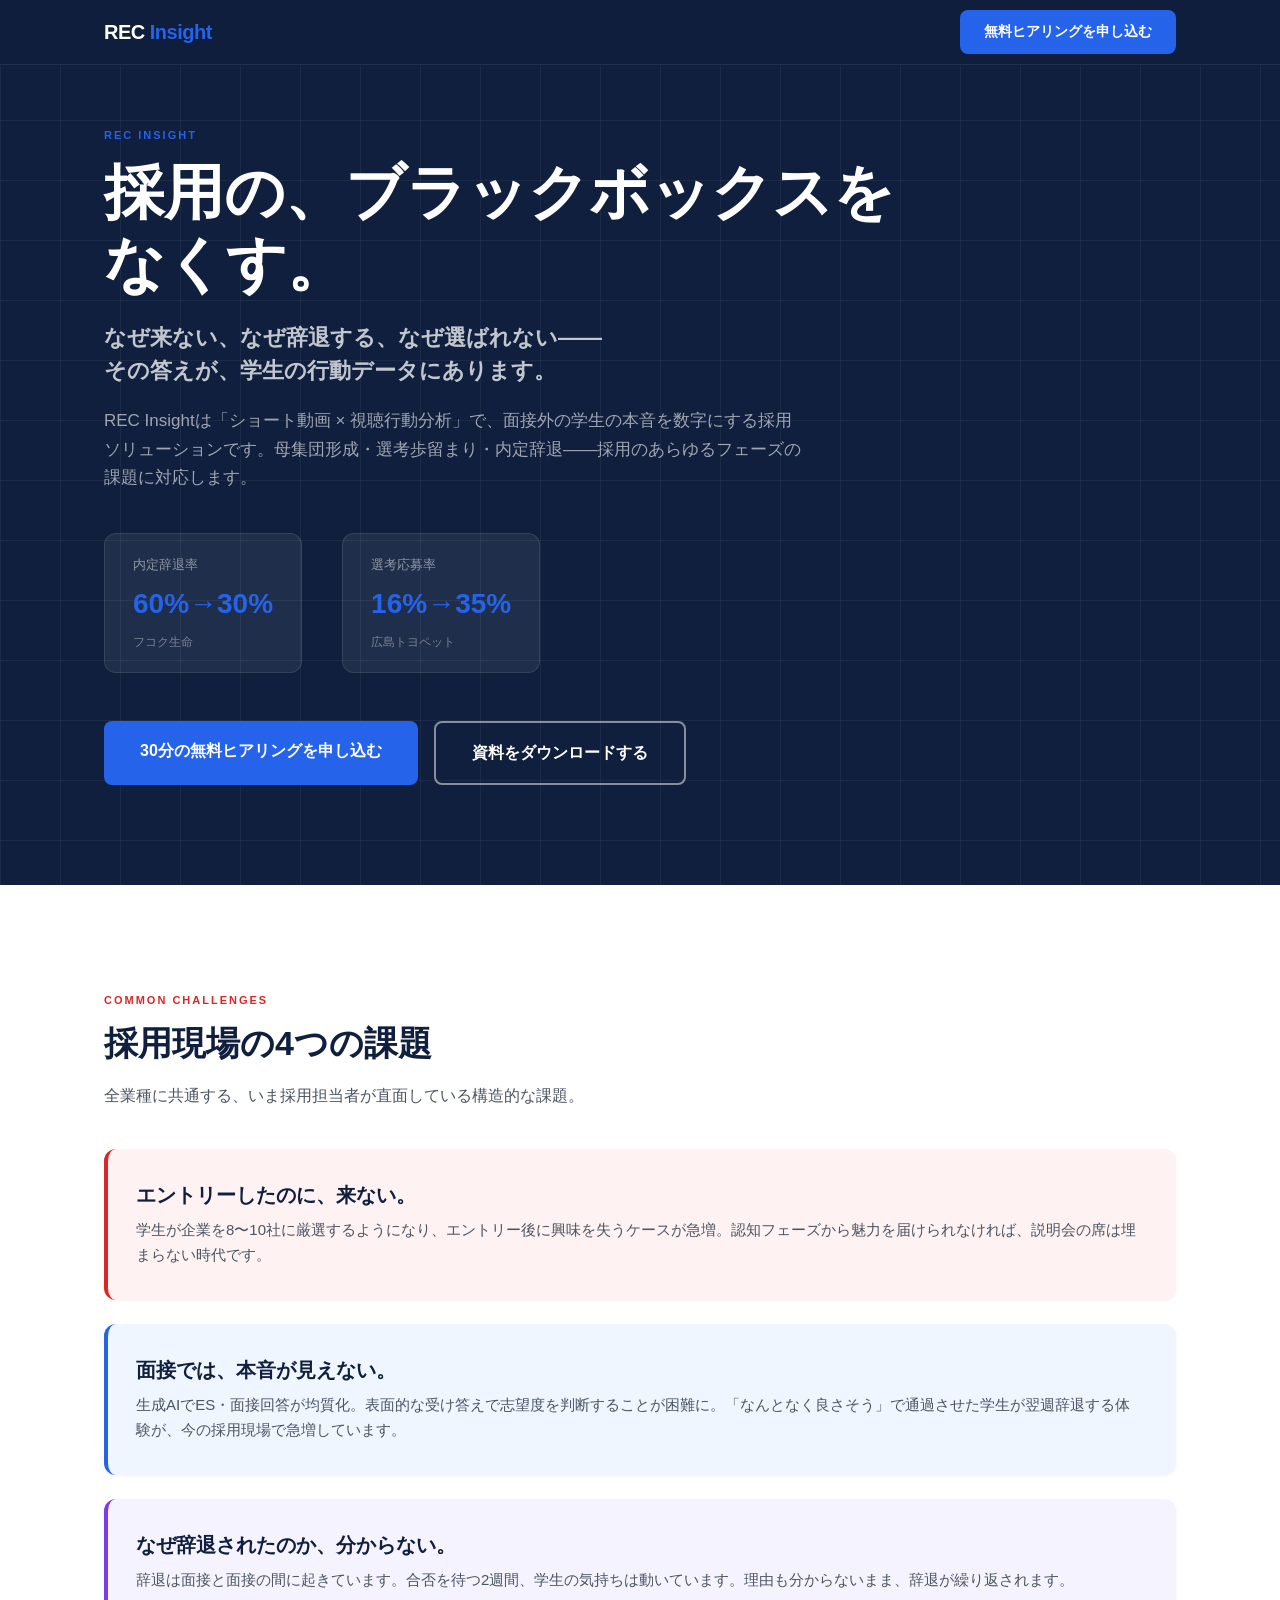
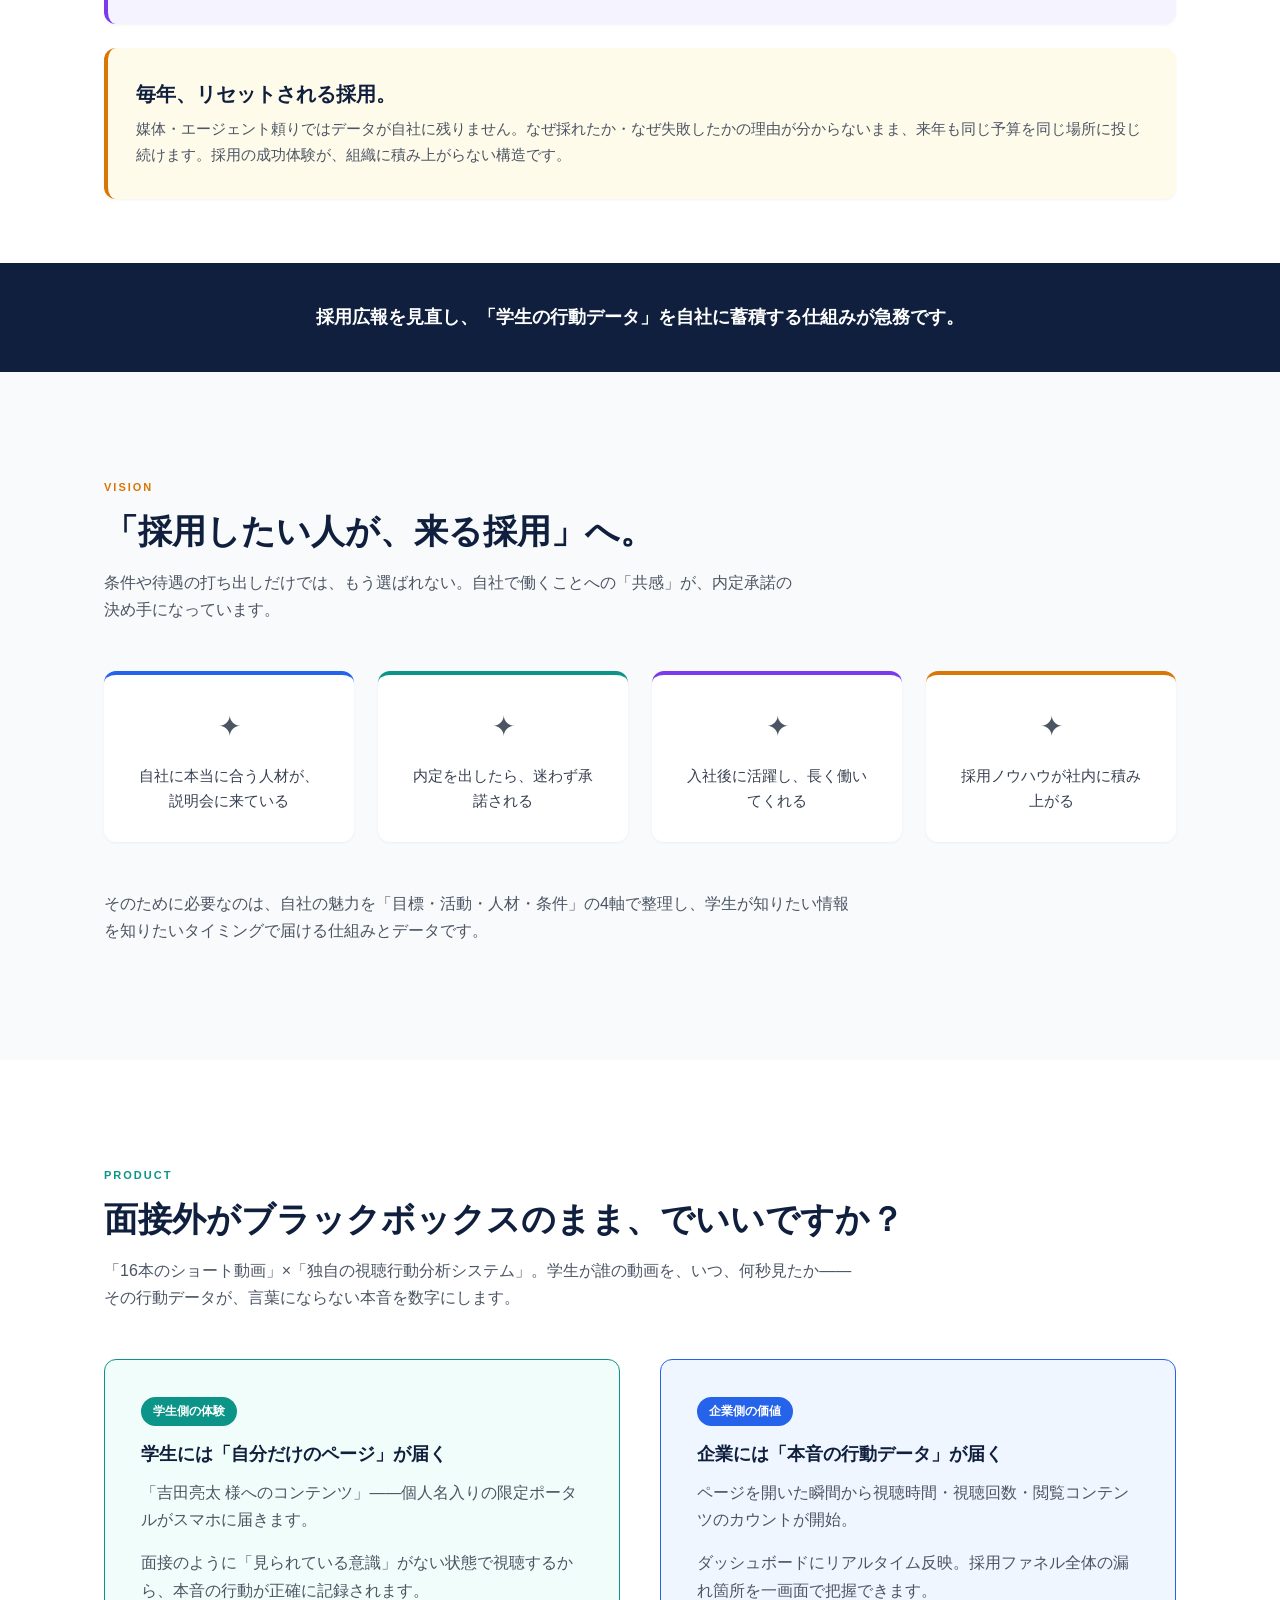
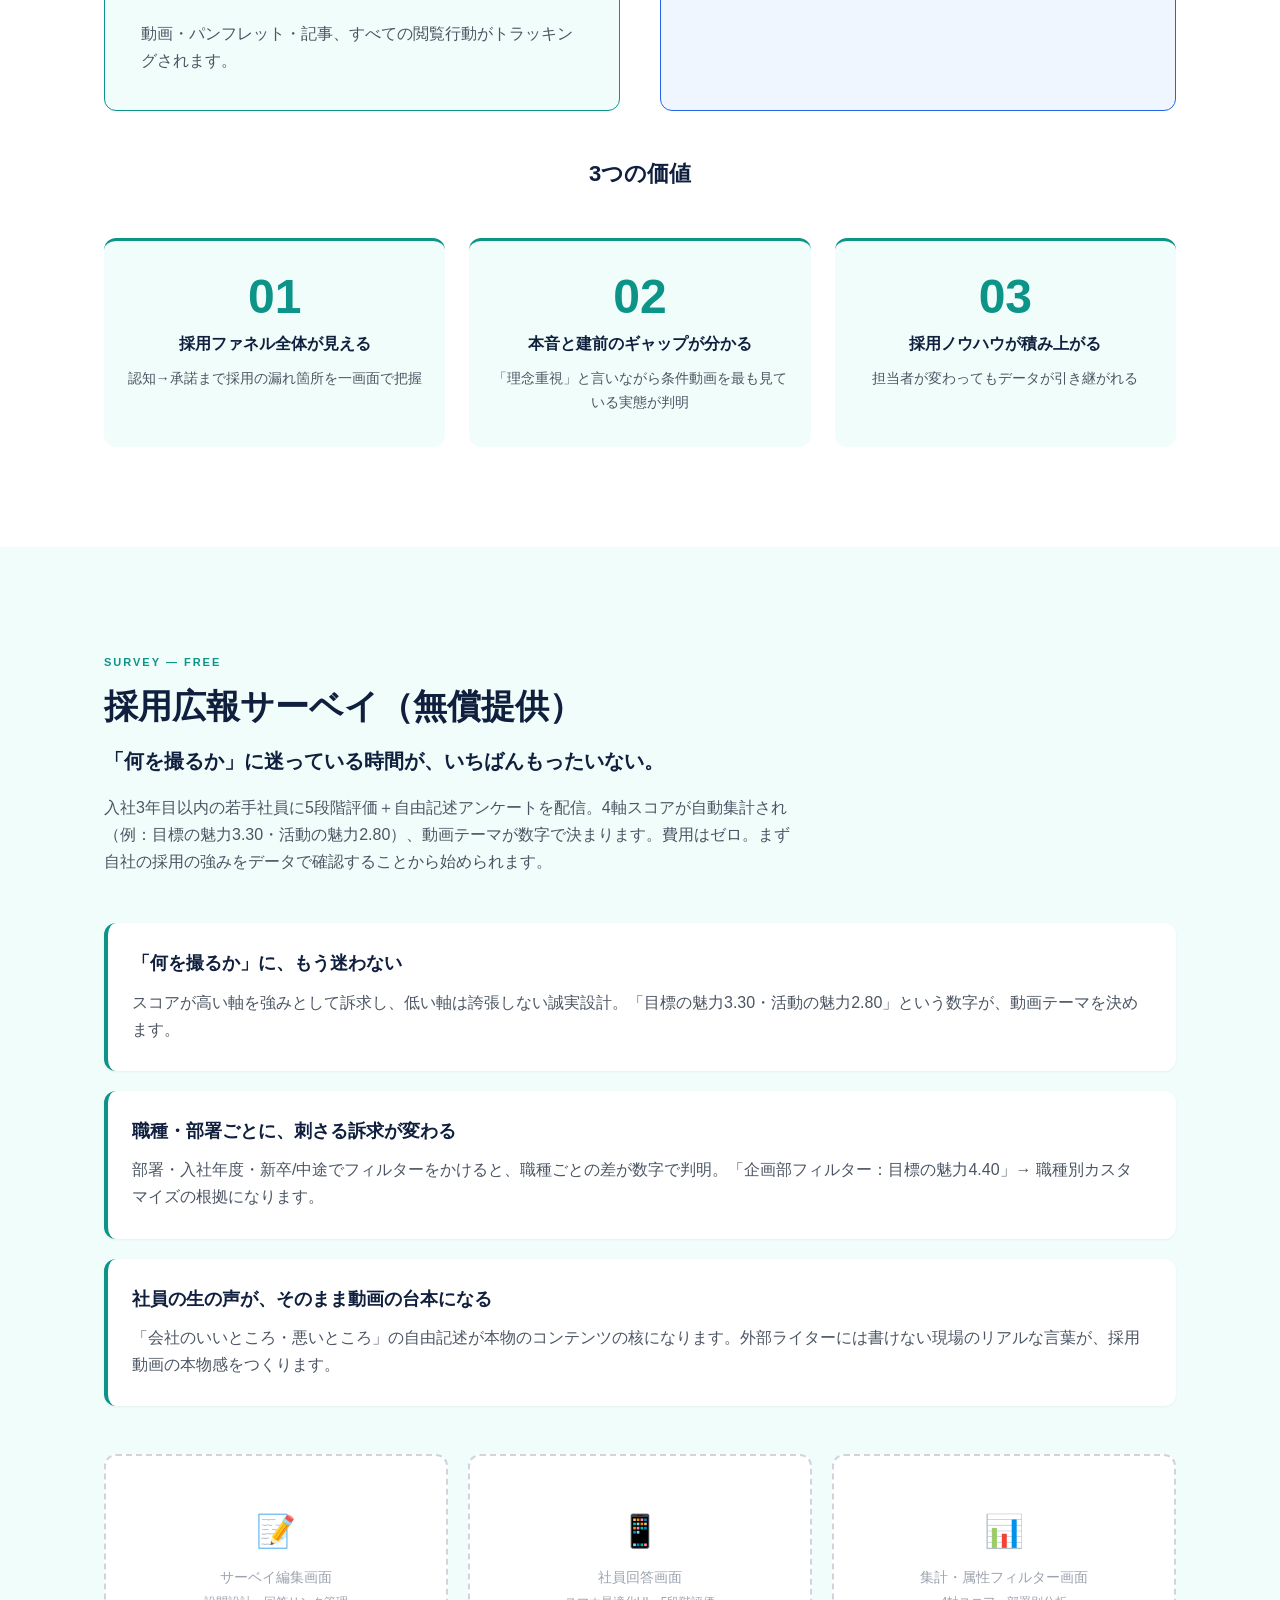
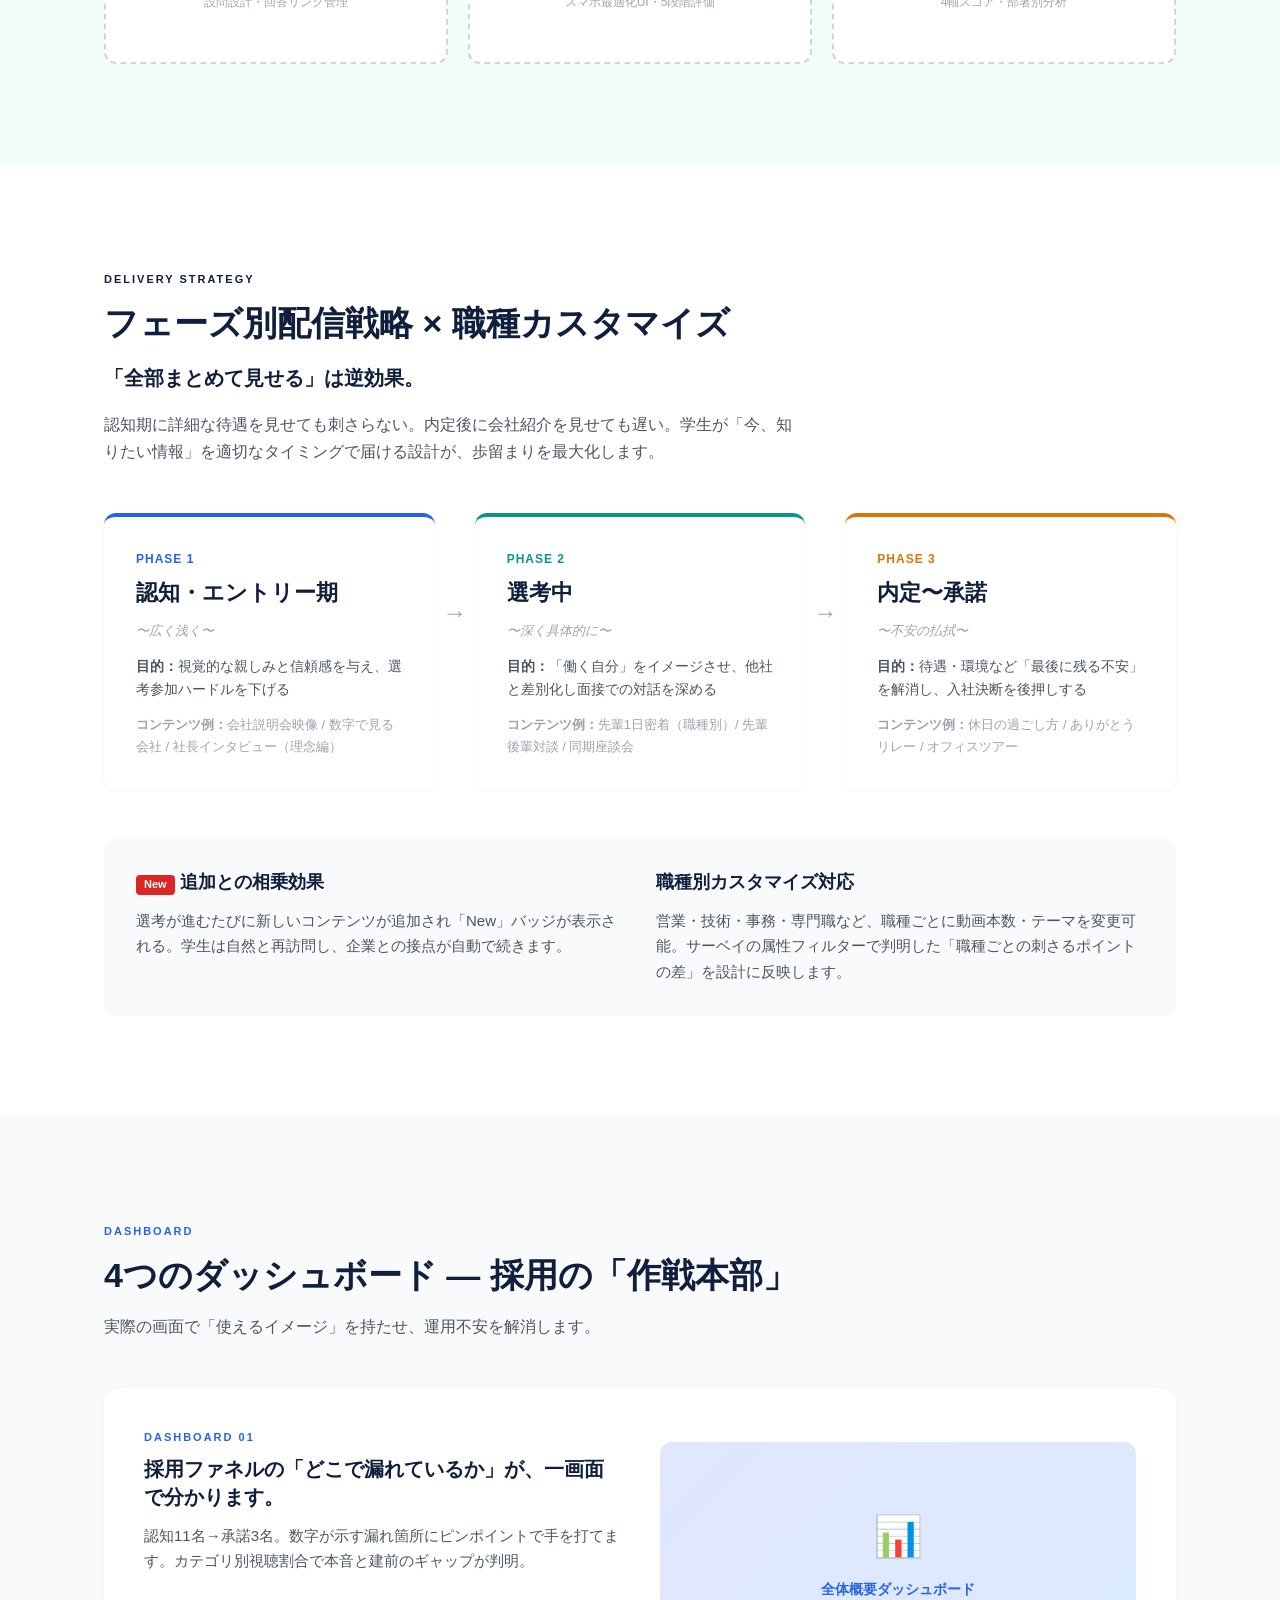
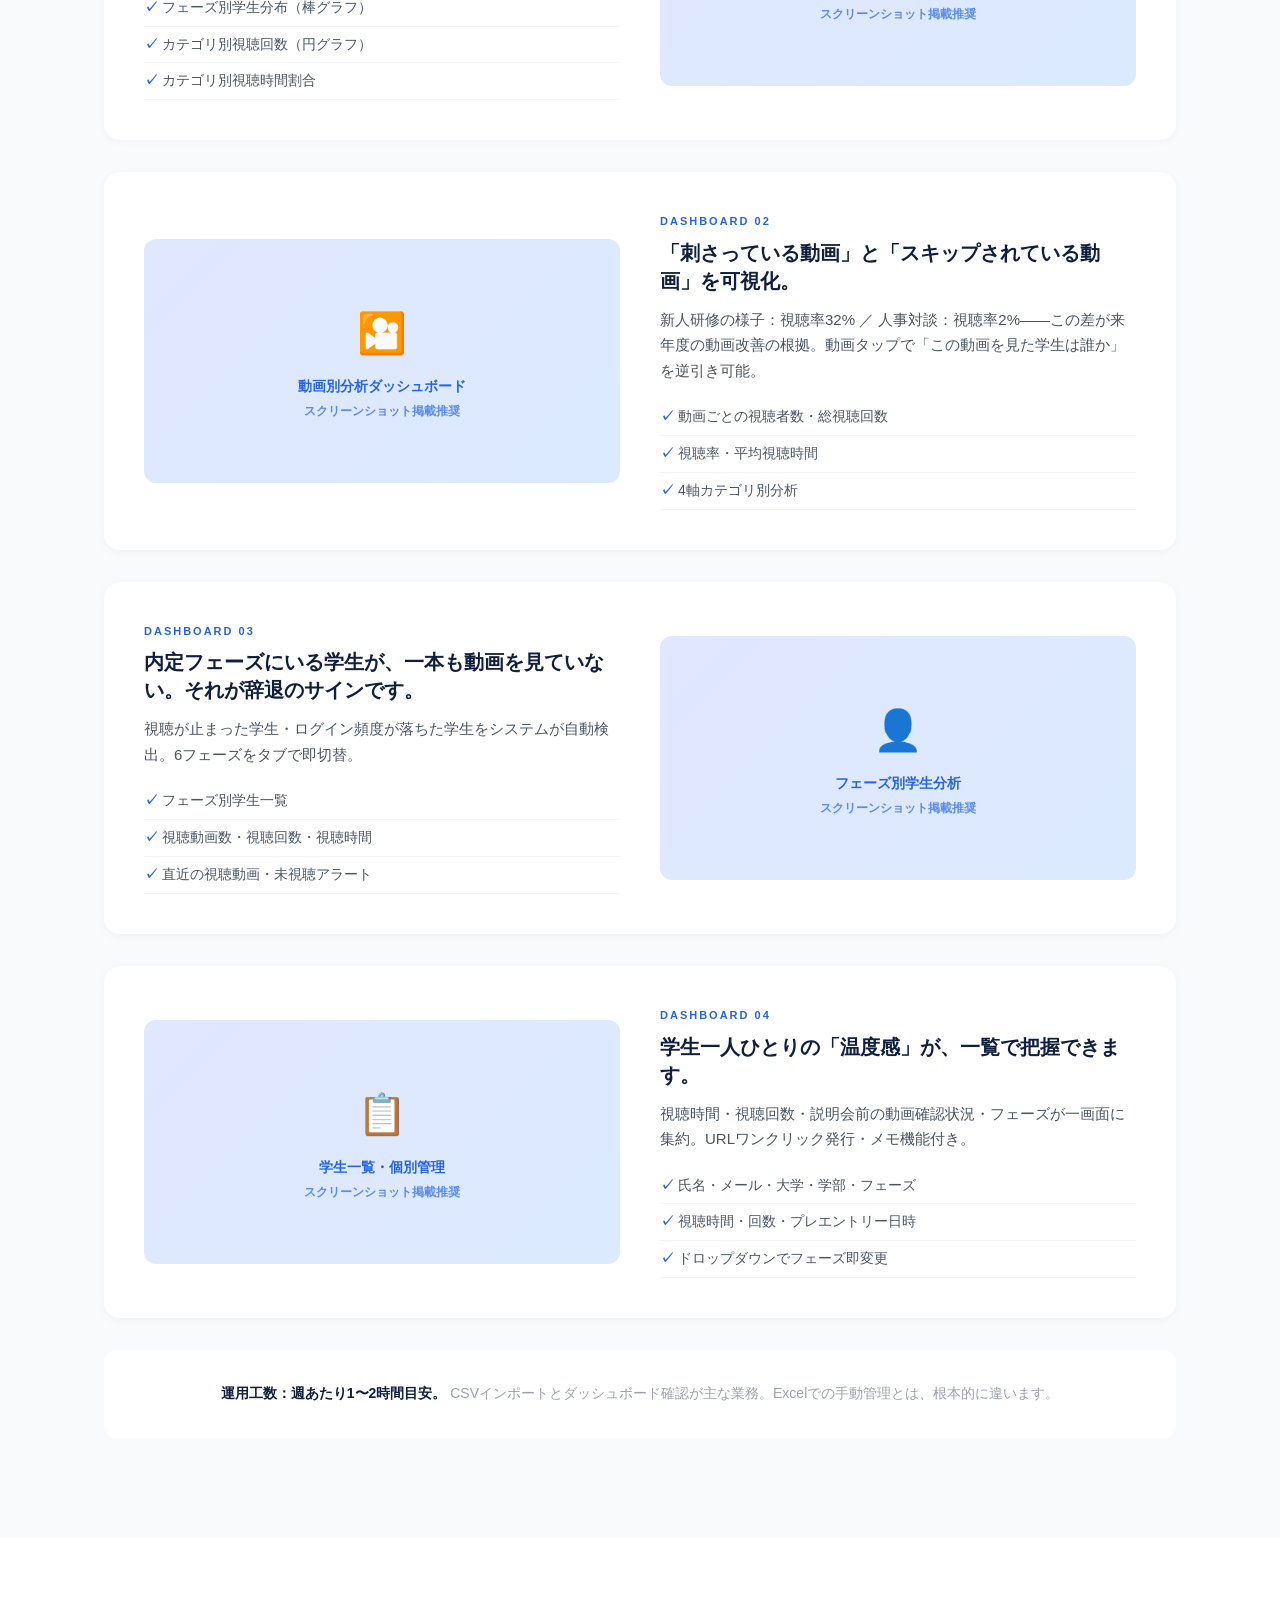
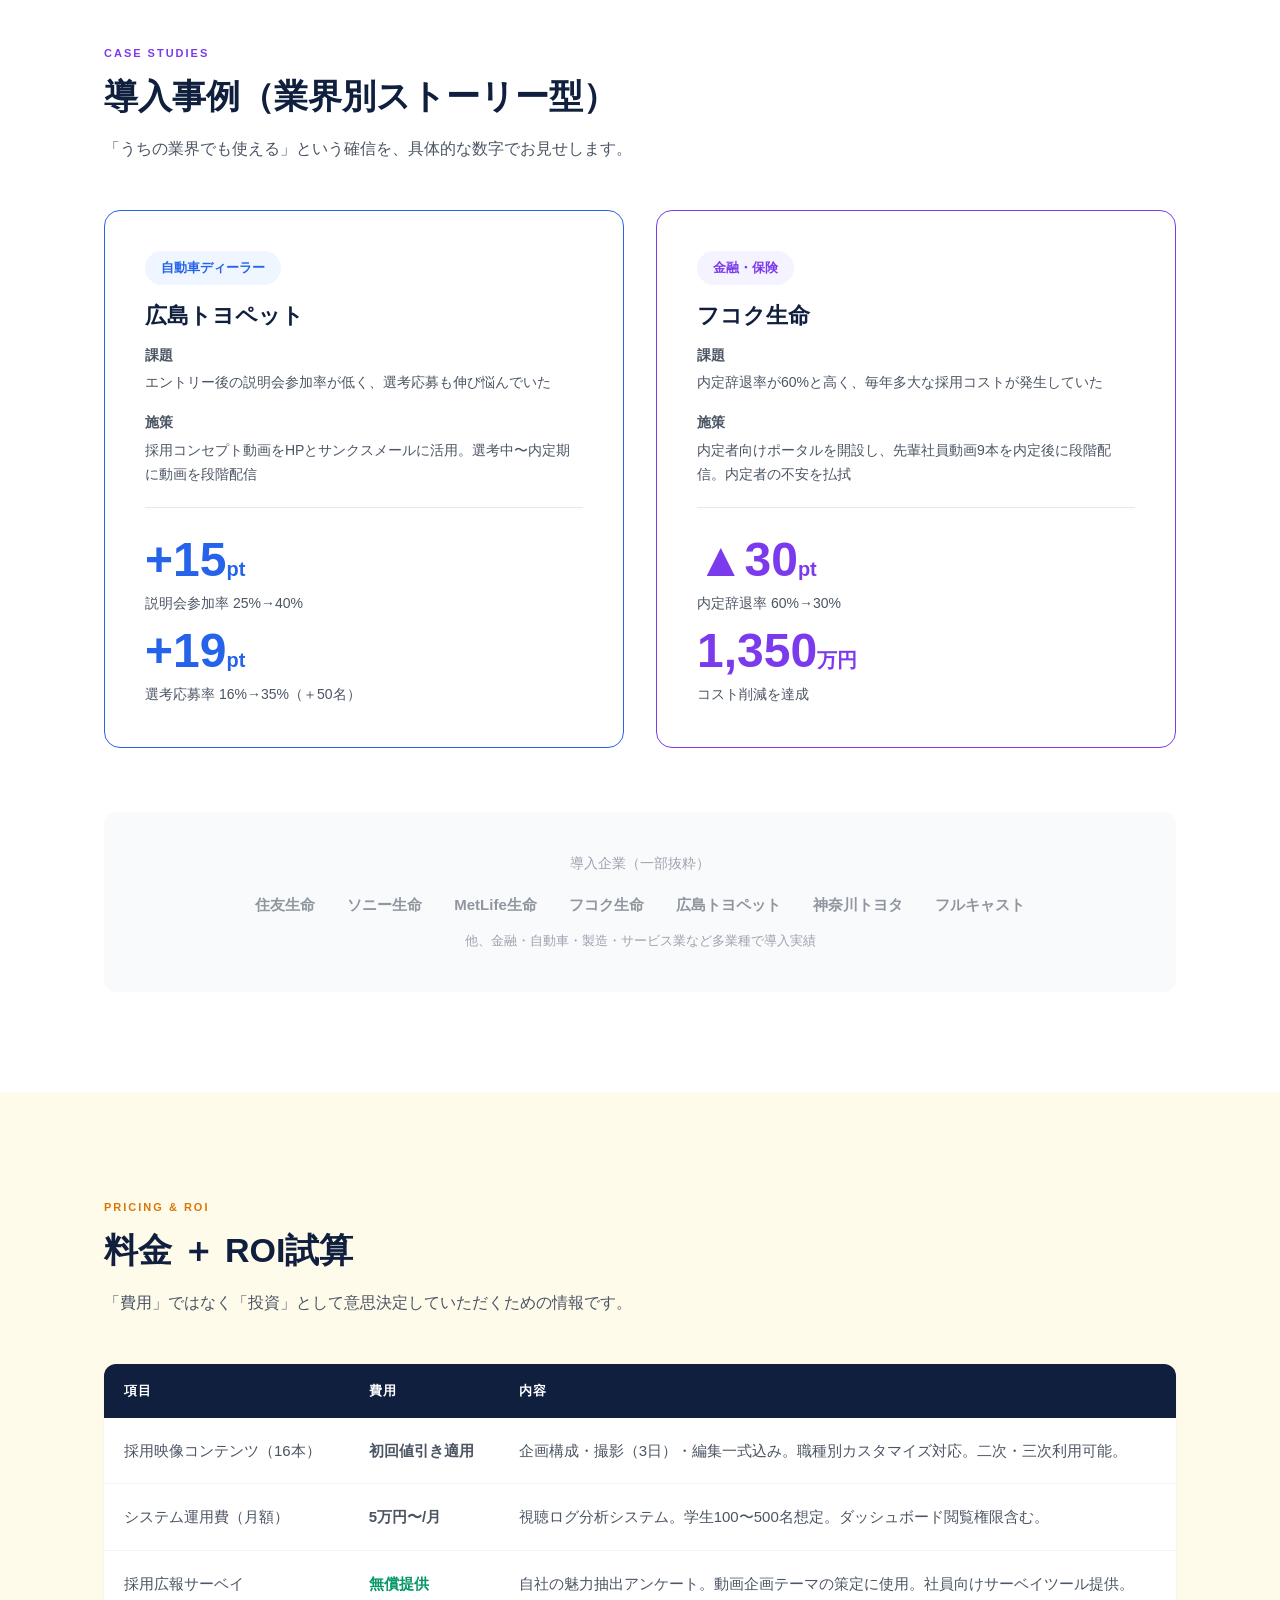
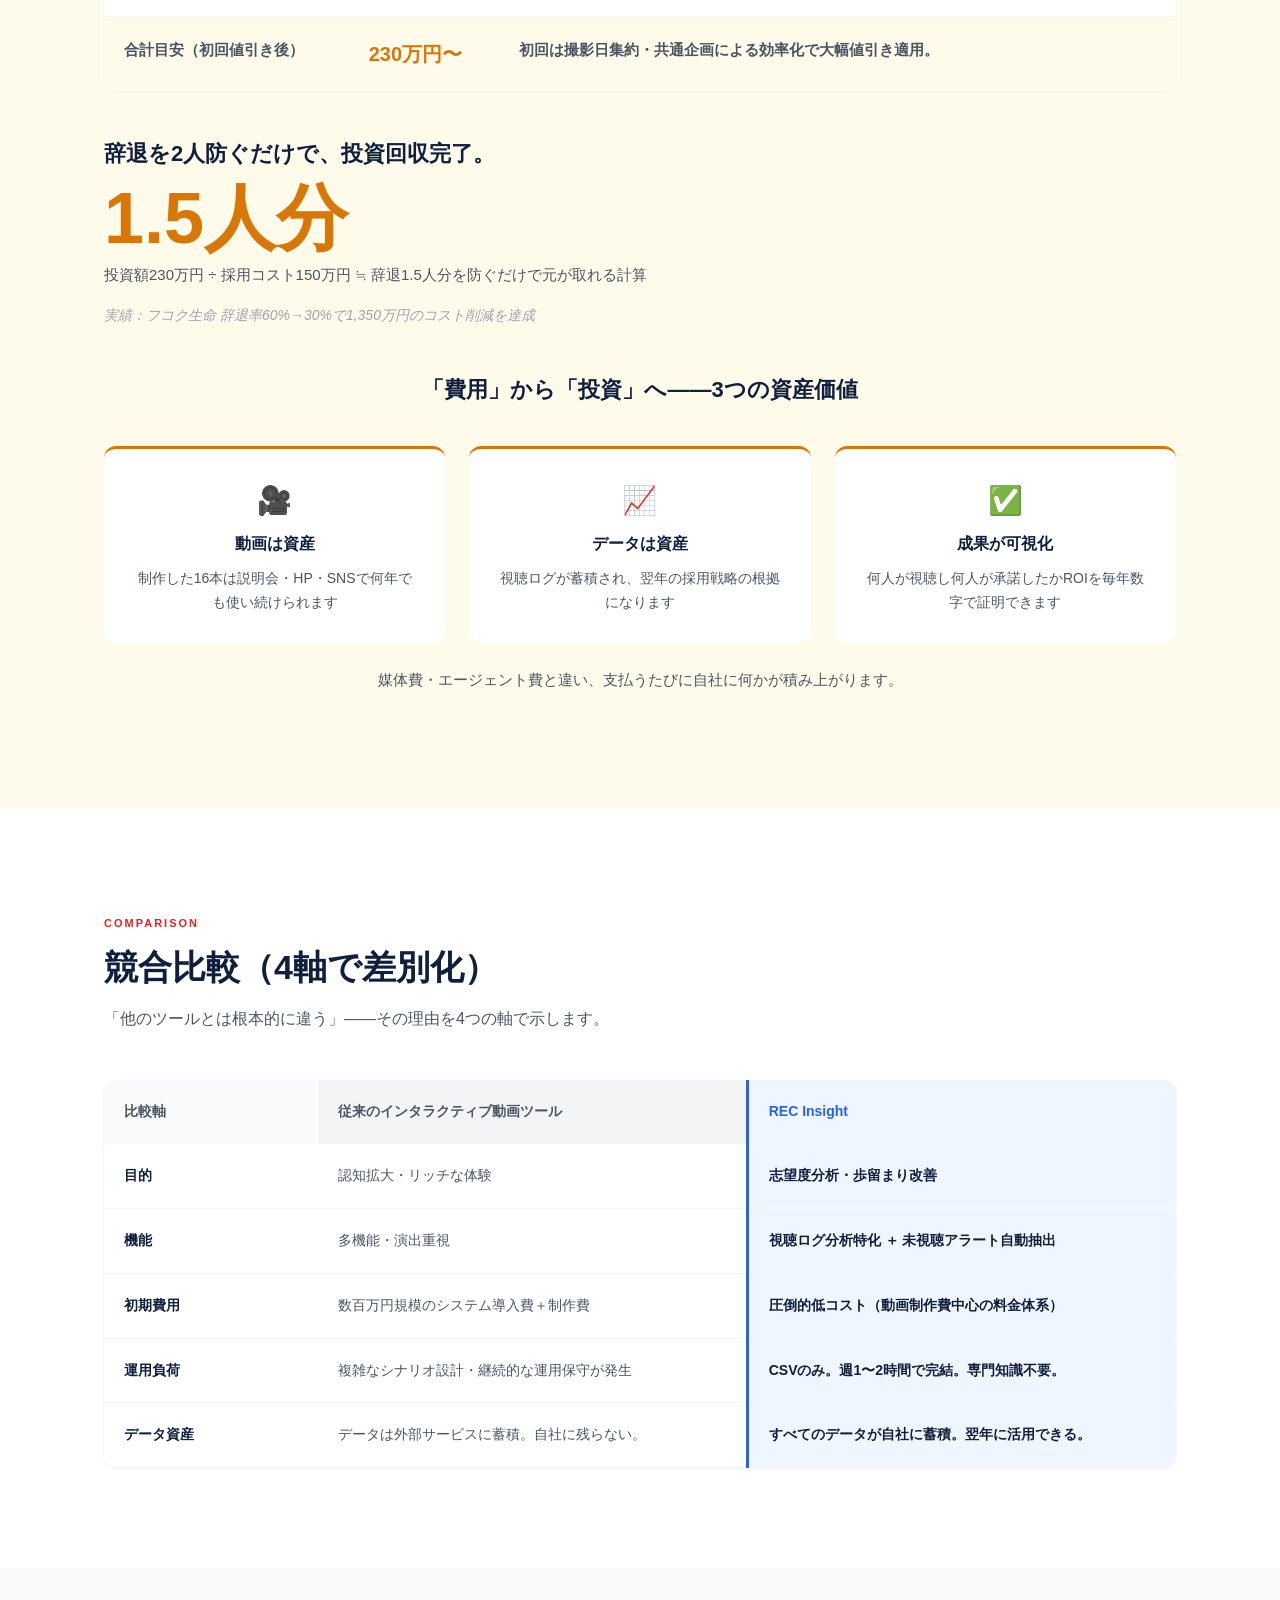
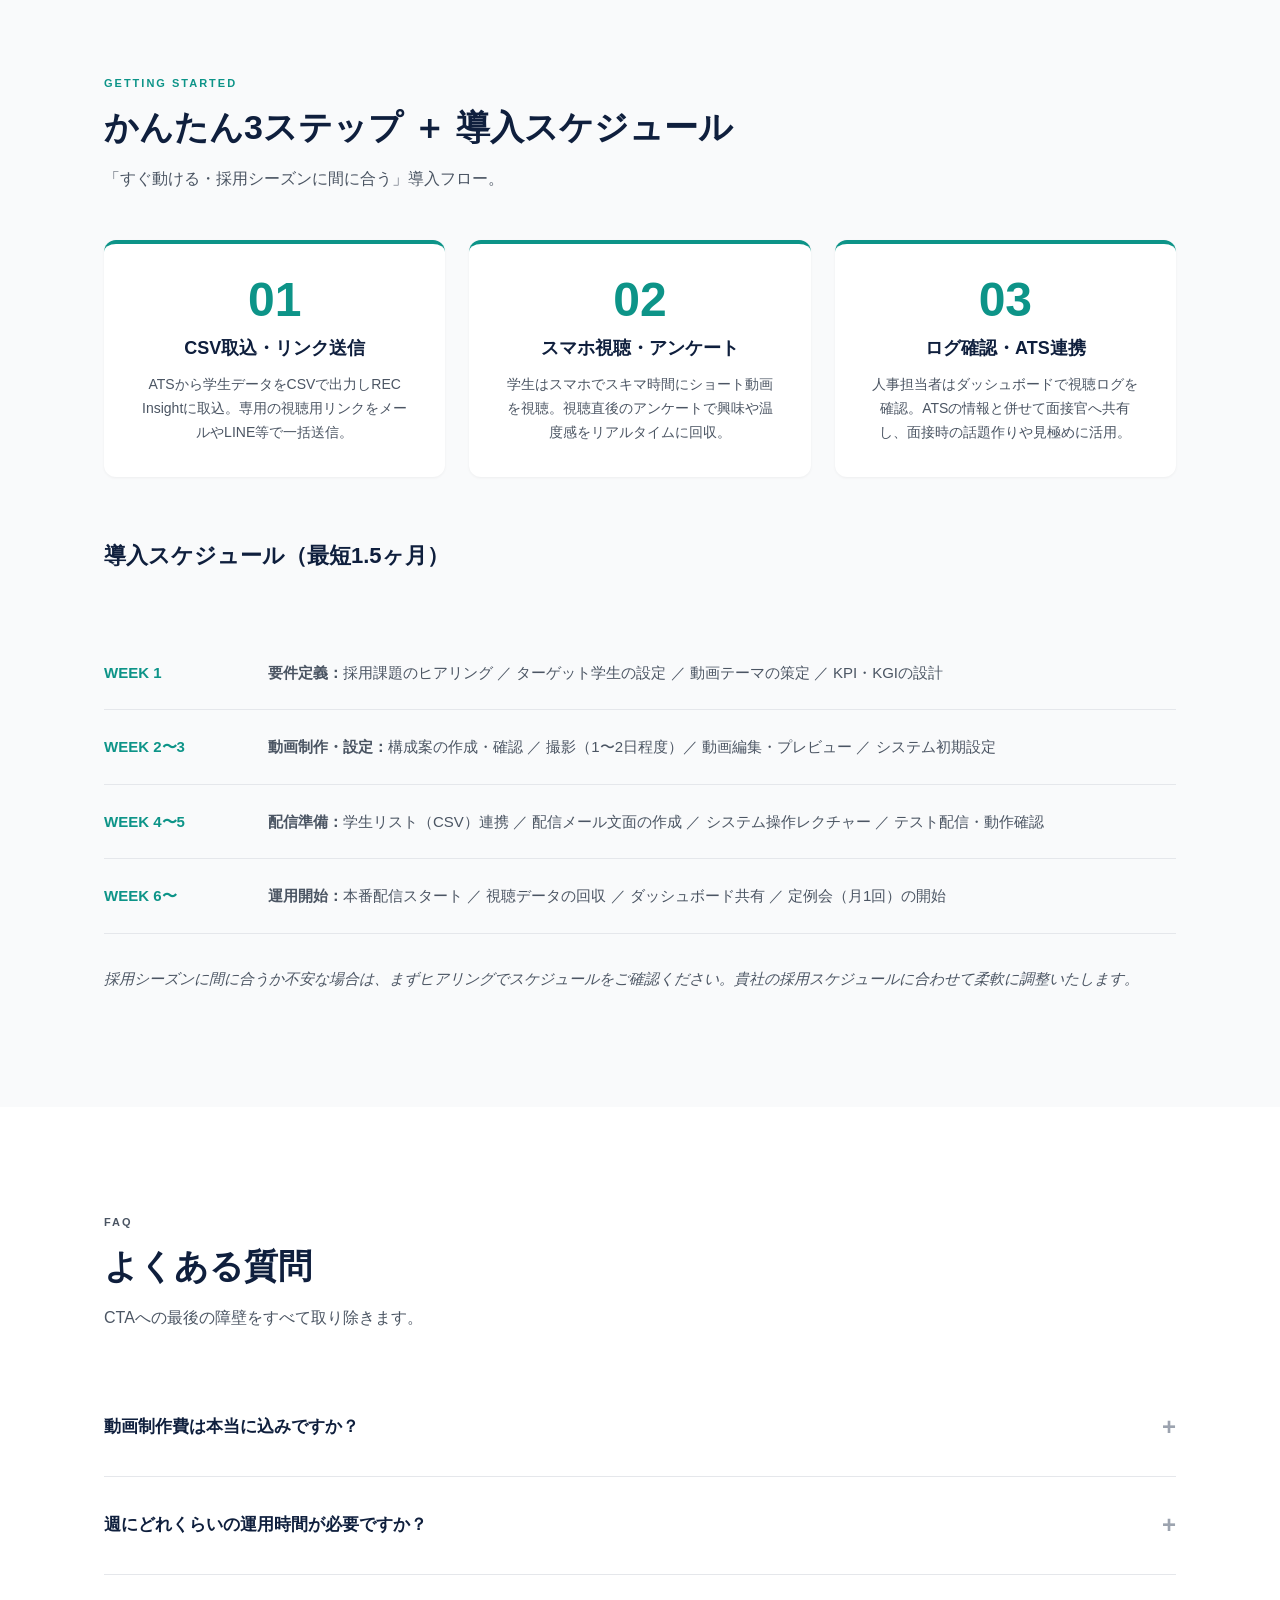
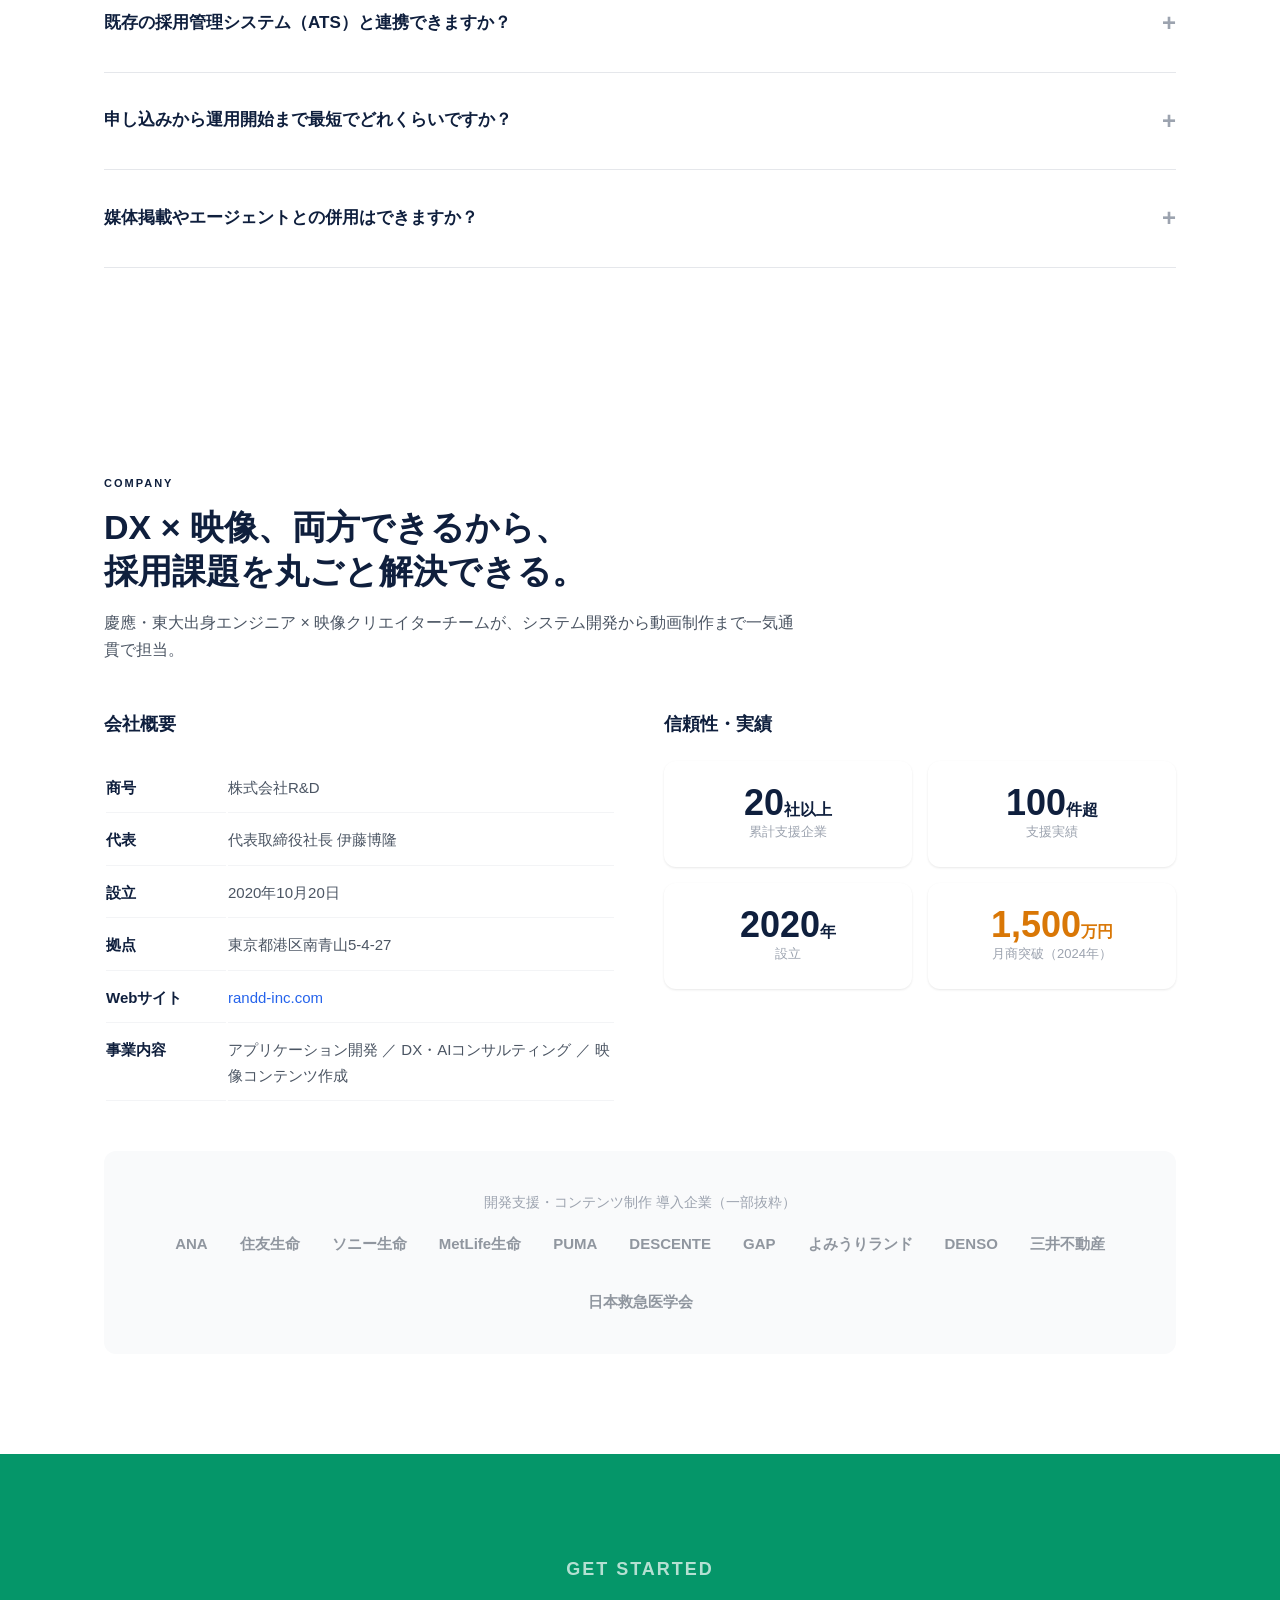
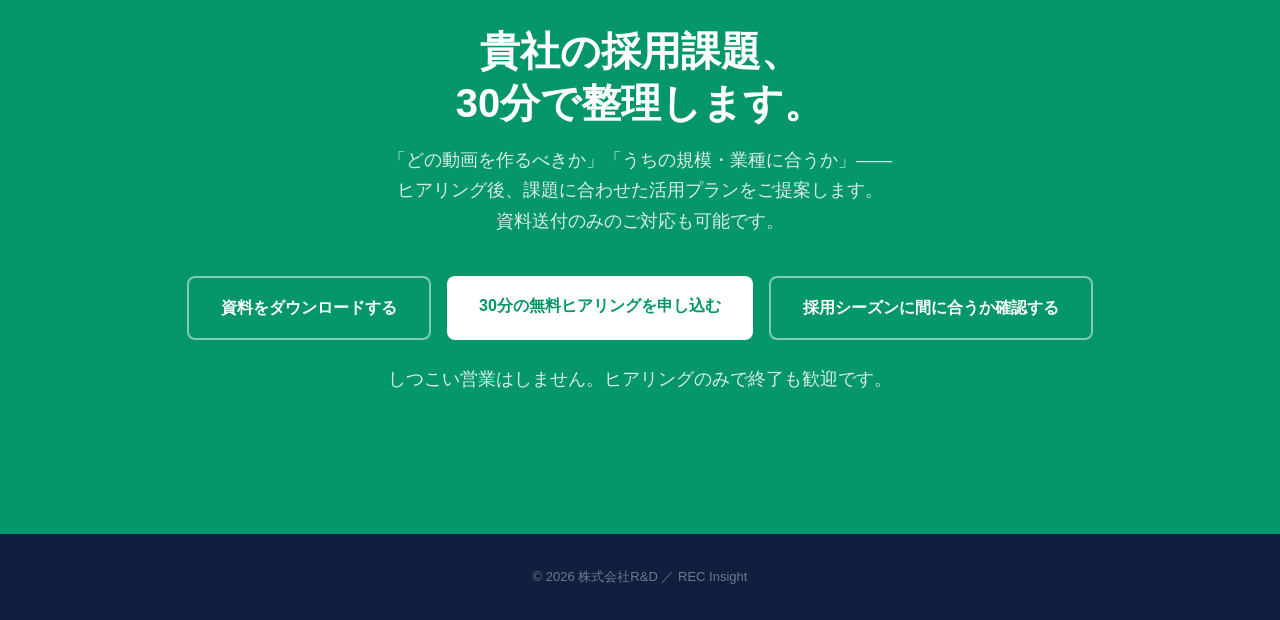
==== commit eb2ea980: "Add REC Insight LP as index.html for transfer to rec-insight-lp repo https://claude.ai/code/session_" ====
--- a/index.html
+++ b/index.html
@@ -1,425 +1,1479 @@
 <!DOCTYPE html>
 <html lang="ja">
 <head>
-  <meta charset="UTF-8">
-  <meta name="viewport" content="width=device-width, initial-scale=1.0">
-  <meta name="description" content="関東化成工業株式会社 採用情報 - 世界初のプラめっき商品化から60年。表面処理のエキスパートとして挑戦し続ける仲間を求めています。">
-  <title>採用情報 | 関東化成工業株式会社</title>
-  <link rel="preconnect" href="https://fonts.googleapis.com">
-  <link rel="preconnect" href="https://fonts.gstatic.com" crossorigin>
-  <link href="https://fonts.googleapis.com/css2?family=Noto+Sans+JP:wght@300;400;500;700;900&family=Noto+Serif+JP:wght@700&display=swap" rel="stylesheet">
-  <link rel="stylesheet" href="style.css">
+<meta charset="UTF-8">
+<meta name="viewport" content="width=device-width, initial-scale=1.0">
+<title>REC Insight — 採用の、ブラックボックスをなくす。</title>
+<style>
+/* ========================================
+   REC Insight LP — Design System
+   ======================================== */
+:root {
+  --navy: #0F1F3D;
+  --blue: #2563EB;
+  --teal: #0D9488;
+  --purple: #7C3AED;
+  --amber: #D97706;
+  --green: #059669;
+  --coral: #DC2626;
+  --gray-900: #111827;
+  --gray-700: #374151;
+  --gray-600: #4B5563;
+  --gray-400: #9CA3AF;
+  --gray-100: #F3F4F6;
+  --gray-50: #F9FAFB;
+  --teal-50: #F0FDFA;
+  --amber-50: #FFFBEB;
+  --blue-50: #EFF6FF;
+  --white: #FFFFFF;
+}
+
+* { margin: 0; padding: 0; box-sizing: border-box; }
+
+body {
+  font-family: Arial, Helvetica, sans-serif;
+  font-size: 16px;
+  line-height: 1.7;
+  color: var(--gray-600);
+  background: var(--white);
+  -webkit-font-smoothing: antialiased;
+}
+
+.container {
+  max-width: 1120px;
+  margin: 0 auto;
+  padding: 0 24px;
+}
+
+.section-label {
+  font-family: Arial, Helvetica, sans-serif;
+  font-weight: 700;
+  font-size: 11px;
+  text-transform: uppercase;
+  letter-spacing: 2px;
+  margin-bottom: 12px;
+  display: inline-block;
+}
+
+h2 {
+  font-family: Arial, Helvetica, sans-serif;
+  font-weight: 700;
+  font-size: 34px;
+  color: var(--navy);
+  margin-bottom: 16px;
+  line-height: 1.3;
+}
+
+h3 {
+  font-family: Arial, Helvetica, sans-serif;
+  font-weight: 700;
+  font-size: 22px;
+  color: var(--navy);
+  margin-bottom: 12px;
+  line-height: 1.4;
+}
+
+p { margin-bottom: 16px; }
+
+.btn {
+  display: inline-block;
+  padding: 16px 36px;
+  border-radius: 8px;
+  font-size: 16px;
+  font-weight: 700;
+  text-decoration: none;
+  cursor: pointer;
+  transition: transform 0.2s, box-shadow 0.2s;
+  border: none;
+}
+.btn:hover { transform: translateY(-2px); box-shadow: 0 8px 24px rgba(0,0,0,0.15); }
+.btn-primary { background: var(--blue); color: var(--white); min-width: 240px; text-align: center; }
+.btn-secondary { background: transparent; color: var(--white); border: 2px solid rgba(255,255,255,0.5); text-align: center; }
+.btn-secondary:hover { border-color: var(--white); }
+
+.grid-2 { display: grid; grid-template-columns: 1fr 1fr; gap: 32px; }
+.grid-3 { display: grid; grid-template-columns: 1fr 1fr 1fr; gap: 24px; }
+.grid-4 { display: grid; grid-template-columns: 1fr 1fr 1fr 1fr; gap: 24px; }
+
+.card {
+  background: var(--white);
+  border-radius: 12px;
+  padding: 32px;
+  box-shadow: 0 1px 3px rgba(0,0,0,0.06), 0 1px 2px rgba(0,0,0,0.04);
+}
+
+.kpi-number {
+  font-family: Arial, Helvetica, sans-serif;
+  font-weight: 900;
+  line-height: 1;
+}
+
+/* Responsive */
+@media (max-width: 960px) {
+  .grid-2, .grid-3, .grid-4 { grid-template-columns: 1fr; }
+  h2 { font-size: 28px; }
+  .hero-catch { font-size: 36px !important; }
+}
+
+@media (max-width: 640px) {
+  .btn-group { flex-direction: column; align-items: stretch; }
+  .btn-group .btn { min-width: unset; text-align: center; }
+  .container { padding: 0 16px; }
+}
+
+/* ========================================
+   SECTION 01 — Hero
+   ======================================== */
+.hero {
+  background: var(--navy);
+  position: relative;
+  overflow: hidden;
+  padding: 120px 0 100px;
+}
+.hero::before {
+  content: '';
+  position: absolute;
+  inset: 0;
+  background-image:
+    linear-gradient(rgba(255,255,255,0.05) 1px, transparent 1px),
+    linear-gradient(90deg, rgba(255,255,255,0.05) 1px, transparent 1px);
+  background-size: 60px 60px;
+}
+.hero .container { position: relative; z-index: 1; }
+.hero-catch {
+  font-family: Arial, Helvetica, sans-serif;
+  font-weight: 900;
+  font-size: 60px;
+  color: var(--white);
+  line-height: 1.2;
+  margin-bottom: 20px;
+}
+.hero-sub {
+  font-size: 22px;
+  color: rgba(255,255,255,0.75);
+  margin-bottom: 20px;
+  font-weight: 700;
+  line-height: 1.5;
+}
+.hero-body {
+  font-size: 17px;
+  color: rgba(255,255,255,0.6);
+  max-width: 700px;
+  margin-bottom: 40px;
+}
+.hero-stats {
+  display: flex;
+  gap: 40px;
+  margin-bottom: 48px;
+  flex-wrap: wrap;
+}
+.hero-stat {
+  background: rgba(255,255,255,0.07);
+  border: 1px solid rgba(255,255,255,0.1);
+  border-radius: 12px;
+  padding: 20px 28px;
+}
+.hero-stat .label {
+  font-size: 13px;
+  color: rgba(255,255,255,0.5);
+  margin-bottom: 4px;
+}
+.hero-stat .value {
+  font-size: 28px;
+  font-weight: 900;
+  color: var(--blue);
+}
+.hero-stat .company {
+  font-size: 12px;
+  color: rgba(255,255,255,0.4);
+  margin-top: 4px;
+}
+.btn-group {
+  display: flex;
+  gap: 16px;
+  flex-wrap: wrap;
+}
+
+/* ========================================
+   SECTION 02 — 4 Challenges
+   ======================================== */
+.challenges { padding: 100px 0 0; background: var(--white); }
+.challenge-card {
+  background: var(--white);
+  border-radius: 12px;
+  padding: 32px 32px 32px 28px;
+  border-left: 4px solid;
+  margin-bottom: 24px;
+  box-shadow: 0 1px 3px rgba(0,0,0,0.05);
+}
+.challenge-card h3 { font-size: 20px; margin-bottom: 8px; }
+.challenge-card p { font-size: 15px; color: var(--gray-600); margin-bottom: 0; }
+.summary-band {
+  background: var(--navy);
+  color: var(--white);
+  text-align: center;
+  padding: 40px 24px;
+  margin-top: 64px;
+  font-size: 18px;
+  font-weight: 700;
+  line-height: 1.6;
+}
+
+/* ========================================
+   SECTION 03 — Vision
+   ======================================== */
+.vision { padding: 100px 0; background: var(--gray-50); }
+.vision-card {
+  background: var(--white);
+  border-radius: 12px;
+  padding: 28px;
+  border-top: 4px solid;
+  text-align: center;
+  box-shadow: 0 1px 3px rgba(0,0,0,0.05);
+}
+.vision-card .icon { font-size: 28px; margin-bottom: 12px; }
+.vision-card p { font-size: 15px; color: var(--gray-700); margin-bottom: 0; }
+
+/* ========================================
+   SECTION 04 — Product
+   ======================================== */
+.product { padding: 100px 0; background: var(--white); }
+.product-split {
+  display: grid;
+  grid-template-columns: 1fr 1fr;
+  gap: 40px;
+  margin: 48px 0;
+}
+@media (max-width: 960px) { .product-split { grid-template-columns: 1fr; } }
+.product-panel {
+  border-radius: 12px;
+  padding: 36px;
+  border: 1px solid #E5E7EB;
+}
+.product-panel h3 { font-size: 18px; }
+.product-panel .badge {
+  display: inline-block;
+  padding: 4px 12px;
+  border-radius: 20px;
+  font-size: 12px;
+  font-weight: 700;
+  margin-bottom: 16px;
+}
+.value-grid { display: grid; grid-template-columns: 1fr 1fr 1fr; gap: 24px; margin-top: 48px; }
+@media (max-width: 960px) { .value-grid { grid-template-columns: 1fr; } }
+.value-item {
+  text-align: center;
+  padding: 32px 20px;
+  border-radius: 12px;
+  background: var(--teal-50);
+  border-top: 3px solid var(--teal);
+}
+.value-item .num {
+  font-size: 48px;
+  font-weight: 900;
+  color: var(--teal);
+  line-height: 1;
+  margin-bottom: 12px;
+}
+.value-item p { font-size: 14px; margin-bottom: 0; }
+
+/* ========================================
+   SECTION 05 — Survey
+   ======================================== */
+.survey { padding: 100px 0; background: var(--teal-50); }
+.survey-card {
+  background: var(--white);
+  border-radius: 12px;
+  padding: 28px 28px 28px 24px;
+  border-left: 4px solid var(--teal);
+  margin-bottom: 20px;
+  box-shadow: 0 1px 3px rgba(0,0,0,0.05);
+}
+.survey-card h3 { font-size: 18px; }
+.survey-screens {
+  display: grid;
+  grid-template-columns: 1fr 1fr 1fr;
+  gap: 20px;
+  margin-top: 48px;
+}
+@media (max-width: 960px) { .survey-screens { grid-template-columns: 1fr; } }
+.screen-placeholder {
+  background: var(--white);
+  border-radius: 12px;
+  padding: 48px 24px;
+  text-align: center;
+  border: 2px dashed #D1D5DB;
+  color: var(--gray-400);
+  font-size: 14px;
+}
+
+/* ========================================
+   SECTION 06 — Phase Strategy
+   ======================================== */
+.phases { padding: 100px 0; background: var(--white); }
+.phase-card {
+  background: var(--white);
+  border-radius: 12px;
+  padding: 32px;
+  border-top: 4px solid;
+  box-shadow: 0 1px 3px rgba(0,0,0,0.05);
+  position: relative;
+}
+.phase-card .phase-label {
+  font-size: 12px;
+  font-weight: 700;
+  text-transform: uppercase;
+  letter-spacing: 1px;
+  margin-bottom: 8px;
+}
+.phase-card .phase-sub {
+  font-size: 13px;
+  color: var(--gray-400);
+  font-style: italic;
+  margin-bottom: 12px;
+}
+.phase-arrow {
+  display: flex;
+  align-items: center;
+  gap: 20px;
+  margin: 48px 0;
+}
+.phase-arrow::after {
+  content: '';
+  flex: 1;
+  height: 2px;
+  background: linear-gradient(90deg, var(--blue), var(--teal), var(--amber));
+}
+.phase-grid {
+  display: grid;
+  grid-template-columns: 1fr 40px 1fr 40px 1fr;
+  gap: 0;
+  align-items: start;
+}
+.phase-grid .arrow-col {
+  display: flex;
+  align-items: center;
+  justify-content: center;
+  padding-top: 80px;
+  font-size: 24px;
+  color: var(--gray-400);
+}
+@media (max-width: 960px) {
+  .phase-grid { grid-template-columns: 1fr; gap: 24px; }
+  .phase-grid .arrow-col { display: none; }
+}
+.new-badge {
+  display: inline-block;
+  background: var(--coral);
+  color: var(--white);
+  font-size: 11px;
+  font-weight: 700;
+  padding: 2px 8px;
+  border-radius: 4px;
+}
+.extra-box {
+  margin-top: 48px;
+  padding: 32px;
+  background: var(--gray-50);
+  border-radius: 12px;
+}
+
+/* ========================================
+   SECTION 07 — Dashboard
+   ======================================== */
+.dashboard { padding: 100px 0; background: var(--gray-50); }
+.dash-item {
+  background: var(--white);
+  border-radius: 16px;
+  padding: 40px;
+  margin-bottom: 32px;
+  box-shadow: 0 2px 8px rgba(0,0,0,0.04);
+  display: grid;
+  grid-template-columns: 1fr 1fr;
+  gap: 40px;
+  align-items: center;
+}
+@media (max-width: 960px) { .dash-item { grid-template-columns: 1fr; } }
+.dash-item:nth-child(even) { direction: rtl; }
+.dash-item:nth-child(even) > * { direction: ltr; }
+.dash-screen {
+  background: linear-gradient(135deg, #E0E7FF, #DBEAFE);
+  border-radius: 12px;
+  padding: 60px 24px;
+  text-align: center;
+  color: var(--blue);
+  font-size: 14px;
+  font-weight: 700;
+  min-height: 220px;
+  display: flex;
+  align-items: center;
+  justify-content: center;
+}
+.dash-content .dash-label {
+  font-size: 11px;
+  font-weight: 700;
+  color: var(--blue);
+  text-transform: uppercase;
+  letter-spacing: 2px;
+  margin-bottom: 8px;
+}
+.dash-content h3 { font-size: 20px; }
+.dash-content .features {
+  list-style: none;
+  padding: 0;
+  margin-top: 16px;
+}
+.dash-content .features li {
+  padding: 6px 0;
+  font-size: 14px;
+  color: var(--gray-600);
+  border-bottom: 1px solid #F3F4F6;
+}
+.dash-content .features li::before {
+  content: '✓ ';
+  color: var(--blue);
+  font-weight: 700;
+}
+
+/* ========================================
+   SECTION 08 — Case Studies
+   ======================================== */
+.cases { padding: 100px 0; background: var(--white); }
+.case-card {
+  border-radius: 16px;
+  padding: 40px;
+  border: 1px solid #E5E7EB;
+}
+.case-card .industry-badge {
+  display: inline-block;
+  padding: 6px 16px;
+  border-radius: 20px;
+  font-size: 13px;
+  font-weight: 700;
+  margin-bottom: 16px;
+}
+.case-card .result-number {
+  font-size: 48px;
+  font-weight: 900;
+  line-height: 1;
+  margin: 8px 0;
+}
+.case-card .result-detail {
+  font-size: 14px;
+  color: var(--gray-600);
+}
+.logo-band {
+  margin-top: 64px;
+  padding: 40px;
+  background: var(--gray-50);
+  border-radius: 12px;
+  text-align: center;
+}
+.logo-band p {
+  font-size: 14px;
+  color: var(--gray-400);
+  margin-bottom: 16px;
+}
+.logo-band .logos {
+  display: flex;
+  flex-wrap: wrap;
+  justify-content: center;
+  gap: 32px;
+}
+.logo-band .logos span {
+  font-size: 15px;
+  font-weight: 700;
+  color: var(--gray-600);
+  opacity: 0.6;
+}
+
+/* ========================================
+   SECTION 09 — Pricing
+   ======================================== */
+.pricing { padding: 100px 0; background: var(--amber-50); }
+.pricing-table {
+  width: 100%;
+  border-collapse: collapse;
+  background: var(--white);
+  border-radius: 12px;
+  overflow: hidden;
+  box-shadow: 0 1px 3px rgba(0,0,0,0.05);
+  margin-bottom: 48px;
+}
+.pricing-table th {
+  background: var(--navy);
+  color: var(--white);
+  padding: 16px 20px;
+  text-align: left;
+  font-size: 13px;
+  font-weight: 700;
+  text-transform: uppercase;
+  letter-spacing: 1px;
+}
+.pricing-table td {
+  padding: 20px;
+  border-bottom: 1px solid #F3F4F6;
+  font-size: 15px;
+  vertical-align: top;
+}
+.pricing-table tr:last-child td {
+  background: var(--amber-50);
+  font-weight: 700;
+  border-bottom: none;
+}
+.roi-section { margin-top: 48px; }
+.roi-big {
+  font-size: 72px;
+  font-weight: 900;
+  color: var(--amber);
+  line-height: 1;
+  margin-bottom: 8px;
+}
+.asset-grid {
+  display: grid;
+  grid-template-columns: 1fr 1fr 1fr;
+  gap: 24px;
+  margin-top: 40px;
+}
+@media (max-width: 960px) { .asset-grid { grid-template-columns: 1fr; } }
+.asset-card {
+  background: var(--white);
+  border-radius: 12px;
+  padding: 28px;
+  border-top: 3px solid var(--amber);
+  text-align: center;
+}
+.asset-card .icon { font-size: 28px; margin-bottom: 8px; }
+
+/* ========================================
+   SECTION 10 — Comparison
+   ======================================== */
+.comparison { padding: 100px 0; background: var(--white); }
+.compare-table {
+  width: 100%;
+  border-collapse: collapse;
+  border-radius: 12px;
+  overflow: hidden;
+  box-shadow: 0 1px 3px rgba(0,0,0,0.06);
+}
+.compare-table th {
+  padding: 20px;
+  font-size: 14px;
+  font-weight: 700;
+  text-align: left;
+}
+.compare-table th:first-child {
+  background: var(--gray-50);
+  color: var(--gray-600);
+  width: 20%;
+}
+.compare-table th:nth-child(2) {
+  background: var(--gray-100);
+  color: var(--gray-600);
+  width: 40%;
+}
+.compare-table th:nth-child(3) {
+  background: var(--blue-50);
+  color: var(--blue);
+  width: 40%;
+  border-left: 3px solid var(--blue);
+}
+.compare-table td {
+  padding: 20px;
+  font-size: 14px;
+  border-bottom: 1px solid #F3F4F6;
+  vertical-align: top;
+}
+.compare-table td:first-child {
+  font-weight: 700;
+  color: var(--navy);
+}
+.compare-table td:nth-child(3) {
+  background: var(--blue-50);
+  border-left: 3px solid var(--blue);
+  color: var(--navy);
+  font-weight: 600;
+}
+
+/* ========================================
+   SECTION 11 — Onboarding
+   ======================================== */
+.onboarding { padding: 100px 0; background: var(--gray-50); }
+.step-card {
+  background: var(--white);
+  border-radius: 12px;
+  padding: 32px;
+  border-top: 4px solid var(--teal);
+  box-shadow: 0 1px 3px rgba(0,0,0,0.05);
+  text-align: center;
+}
+.step-card .step-num {
+  font-size: 48px;
+  font-weight: 900;
+  color: var(--teal);
+  line-height: 1;
+  margin-bottom: 12px;
+}
+.step-card h3 { font-size: 18px; }
+.timeline {
+  margin-top: 64px;
+  padding: 0;
+  list-style: none;
+}
+.timeline li {
+  display: grid;
+  grid-template-columns: 140px 1fr;
+  gap: 24px;
+  padding: 24px 0;
+  border-bottom: 1px solid #E5E7EB;
+  align-items: start;
+}
+@media (max-width: 640px) { .timeline li { grid-template-columns: 1fr; gap: 8px; } }
+.timeline .week {
+  font-weight: 700;
+  color: var(--teal);
+  font-size: 15px;
+}
+.timeline .desc { font-size: 15px; color: var(--gray-600); }
+
+/* ========================================
+   SECTION 12 — FAQ
+   ======================================== */
+.faq { padding: 100px 0; background: var(--white); }
+.faq-item {
+  border-bottom: 1px solid #E5E7EB;
+  padding: 28px 0;
+}
+.faq-item summary {
+  font-weight: 700;
+  color: var(--navy);
+  font-size: 17px;
+  cursor: pointer;
+  list-style: none;
+  display: flex;
+  justify-content: space-between;
+  align-items: center;
+}
+.faq-item summary::after {
+  content: '+';
+  font-size: 24px;
+  color: var(--gray-400);
+  transition: transform 0.2s;
+}
+.faq-item[open] summary::after { content: '−'; }
+.faq-item .answer {
+  margin-top: 12px;
+  font-size: 15px;
+  color: var(--gray-600);
+  line-height: 1.8;
+}
+
+/* ========================================
+   SECTION 13 — Company
+   ======================================== */
+.company-section { padding: 100px 0; background: var(--white); }
+.company-grid {
+  display: grid;
+  grid-template-columns: 1fr 1fr;
+  gap: 48px;
+}
+@media (max-width: 960px) { .company-grid { grid-template-columns: 1fr; } }
+.company-info table {
+  width: 100%;
+  border-collapse: collapse;
+}
+.company-info td {
+  padding: 12px 0;
+  border-bottom: 1px solid #F3F4F6;
+  font-size: 15px;
+  vertical-align: top;
+}
+.company-info td:first-child {
+  font-weight: 700;
+  color: var(--navy);
+  width: 120px;
+}
+
+/* ========================================
+   SECTION 14 — Final CTA
+   ======================================== */
+.final-cta {
+  background: var(--green);
+  padding: 100px 0;
+  text-align: center;
+}
+.final-cta h2 { color: var(--white); font-size: 40px; margin-bottom: 16px; }
+.final-cta p { color: rgba(255,255,255,0.85); font-size: 18px; max-width: 640px; margin: 0 auto 40px; }
+.cta-buttons {
+  display: flex;
+  gap: 16px;
+  justify-content: center;
+  flex-wrap: wrap;
+  margin-bottom: 24px;
+}
+.btn-white {
+  background: var(--white);
+  color: var(--green);
+  padding: 16px 32px;
+  border-radius: 8px;
+  font-weight: 700;
+  font-size: 16px;
+  text-decoration: none;
+  display: inline-block;
+  transition: transform 0.2s, box-shadow 0.2s;
+  border: none;
+  cursor: pointer;
+}
+.btn-white:hover { transform: translateY(-2px); box-shadow: 0 8px 24px rgba(0,0,0,0.15); }
+.btn-white-outline {
+  background: transparent;
+  color: var(--white);
+  padding: 16px 32px;
+  border-radius: 8px;
+  font-weight: 700;
+  font-size: 16px;
+  text-decoration: none;
+  display: inline-block;
+  border: 2px solid rgba(255,255,255,0.5);
+  cursor: pointer;
+  transition: border-color 0.2s;
+}
+.btn-white-outline:hover { border-color: var(--white); }
+.final-note {
+  font-size: 14px;
+  color: rgba(255,255,255,0.6);
+}
+
+/* ========================================
+   Navbar
+   ======================================== */
+.navbar {
+  position: fixed;
+  top: 0;
+  left: 0;
+  right: 0;
+  background: rgba(15, 31, 61, 0.95);
+  backdrop-filter: blur(12px);
+  z-index: 1000;
+  padding: 0 24px;
+  border-bottom: 1px solid rgba(255,255,255,0.08);
+}
+.navbar .container {
+  display: flex;
+  align-items: center;
+  justify-content: space-between;
+  height: 64px;
+}
+.navbar-brand {
+  font-size: 20px;
+  font-weight: 900;
+  color: var(--white);
+  text-decoration: none;
+  letter-spacing: -0.5px;
+}
+.navbar-brand span { color: var(--blue); }
+.navbar-cta .btn {
+  padding: 10px 24px;
+  font-size: 14px;
+}
+</style>
 </head>
-<body class="loading">
-  <!-- ローディング画面 -->
-  <div class="loading-screen">
-    <div class="loading-logo">KANTO KASEI</div>
-    <div class="loading-bar"><div class="loading-bar-inner"></div></div>
-  </div>
-
-  <!-- スクロールプログレスバー -->
-  <div class="scroll-progress"></div>
-
-  <a href="#main" class="skip-link">メインコンテンツへスキップ</a>
-
-  <!-- ヘッダー -->
-  <header class="header" id="header">
-    <div class="container header-inner">
-      <a href="#" class="logo">
-        <img src="" alt="" class="logo-img" id="logo-img" style="display:none;">
-        <div class="logo-text-wrap" id="logo-text-wrap">
-          <span class="logo-text" data-content="logo_text">関東化成工業</span>
-          <span class="logo-sub" data-content="logo_sub">KANTO KASEI</span>
+<body>
+
+<!-- ========================================
+     NAVBAR
+     ======================================== -->
+<nav class="navbar">
+  <div class="container">
+    <a href="#" class="navbar-brand">REC <span>Insight</span></a>
+    <div class="navbar-cta">
+      <a href="#final-cta" class="btn btn-primary" style="min-width:auto;">無料ヒアリングを申し込む</a>
+    </div>
+  </div>
+</nav>
+
+<!-- ========================================
+     SECTION 01 — Hero
+     ======================================== -->
+<section class="hero" id="hero">
+  <div class="container">
+    <p class="section-label" style="color: var(--blue);">REC Insight</p>
+    <h1 class="hero-catch">採用の、ブラックボックスを<br>なくす。</h1>
+    <p class="hero-sub">なぜ来ない、なぜ辞退する、なぜ選ばれない——<br>その答えが、学生の行動データにあります。</p>
+    <p class="hero-body">REC Insightは「ショート動画 × 視聴行動分析」で、面接外の学生の本音を数字にする採用ソリューションです。母集団形成・選考歩留まり・内定辞退——採用のあらゆるフェーズの課題に対応します。</p>
+    <div class="hero-stats">
+      <div class="hero-stat">
+        <div class="label">内定辞退率</div>
+        <div class="value">60%→30%</div>
+        <div class="company">フコク生命</div>
+      </div>
+      <div class="hero-stat">
+        <div class="label">選考応募率</div>
+        <div class="value">16%→35%</div>
+        <div class="company">広島トヨペット</div>
+      </div>
+    </div>
+    <div class="btn-group">
+      <a href="#final-cta" class="btn btn-primary">30分の無料ヒアリングを申し込む</a>
+      <a href="#" class="btn btn-secondary">資料をダウンロードする</a>
+    </div>
+  </div>
+</section>
+
+<!-- ========================================
+     SECTION 02 — 4 Challenges
+     ======================================== -->
+<section class="challenges" id="challenges">
+  <div class="container">
+    <p class="section-label" style="color: var(--coral);">Common Challenges</p>
+    <h2>採用現場の4つの課題</h2>
+    <p style="margin-bottom:40px;">全業種に共通する、いま採用担当者が直面している構造的な課題。</p>
+
+    <div class="challenge-card" style="border-left-color: var(--coral); background: #FEF2F2;">
+      <h3>エントリーしたのに、来ない。</h3>
+      <p>学生が企業を8〜10社に厳選するようになり、エントリー後に興味を失うケースが急増。認知フェーズから魅力を届けられなければ、説明会の席は埋まらない時代です。</p>
+    </div>
+
+    <div class="challenge-card" style="border-left-color: var(--blue); background: #EFF6FF;">
+      <h3>面接では、本音が見えない。</h3>
+      <p>生成AIでES・面接回答が均質化。表面的な受け答えで志望度を判断することが困難に。「なんとなく良さそう」で通過させた学生が翌週辞退する体験が、今の採用現場で急増しています。</p>
+    </div>
+
+    <div class="challenge-card" style="border-left-color: var(--purple); background: #F5F3FF;">
+      <h3>なぜ辞退されたのか、分からない。</h3>
+      <p>辞退は面接と面接の間に起きています。合否を待つ2週間、学生の気持ちは動いています。理由も分からないまま、辞退が繰り返されます。</p>
+    </div>
+
+    <div class="challenge-card" style="border-left-color: var(--amber); background: #FFFBEB;">
+      <h3>毎年、リセットされる採用。</h3>
+      <p>媒体・エージェント頼りではデータが自社に残りません。なぜ採れたか・なぜ失敗したかの理由が分からないまま、来年も同じ予算を同じ場所に投じ続けます。採用の成功体験が、組織に積み上がらない構造です。</p>
+    </div>
+  </div>
+
+  <div class="summary-band">
+    採用広報を見直し、「学生の行動データ」を自社に蓄積する仕組みが急務です。
+  </div>
+</section>
+
+<!-- ========================================
+     SECTION 03 — Vision
+     ======================================== -->
+<section class="vision" id="vision">
+  <div class="container">
+    <p class="section-label" style="color: var(--amber);">Vision</p>
+    <h2>「採用したい人が、来る採用」へ。</h2>
+    <p style="max-width:700px; margin-bottom:48px;">条件や待遇の打ち出しだけでは、もう選ばれない。自社で働くことへの「共感」が、内定承諾の決め手になっています。</p>
+
+    <div class="grid-4">
+      <div class="vision-card" style="border-top-color: var(--blue);">
+        <div class="icon">&#10022;</div>
+        <p>自社に本当に合う人材が、説明会に来ている</p>
+      </div>
+      <div class="vision-card" style="border-top-color: var(--teal);">
+        <div class="icon">&#10022;</div>
+        <p>内定を出したら、迷わず承諾される</p>
+      </div>
+      <div class="vision-card" style="border-top-color: var(--purple);">
+        <div class="icon">&#10022;</div>
+        <p>入社後に活躍し、長く働いてくれる</p>
+      </div>
+      <div class="vision-card" style="border-top-color: var(--amber);">
+        <div class="icon">&#10022;</div>
+        <p>採用ノウハウが社内に積み上がる</p>
+      </div>
+    </div>
+
+    <p style="margin-top:48px; max-width:750px;">そのために必要なのは、自社の魅力を「目標・活動・人材・条件」の4軸で整理し、学生が知りたい情報を知りたいタイミングで届ける仕組みとデータです。</p>
+  </div>
+</section>
+
+<!-- ========================================
+     SECTION 04 — Product
+     ======================================== -->
+<section class="product" id="product">
+  <div class="container">
+    <p class="section-label" style="color: var(--teal);">Product</p>
+    <h2>面接外がブラックボックスのまま、でいいですか？</h2>
+    <p style="max-width:750px; margin-bottom:16px;">「16本のショート動画」×「独自の視聴行動分析システム」。学生が誰の動画を、いつ、何秒見たか——その行動データが、言葉にならない本音を数字にします。</p>
+
+    <div class="product-split">
+      <div class="product-panel" style="border-color: var(--teal); background: var(--teal-50);">
+        <span class="badge" style="background: var(--teal); color: var(--white);">学生側の体験</span>
+        <h3>学生には「自分だけのページ」が届く</h3>
+        <p>「吉田亮太 様へのコンテンツ」——個人名入りの限定ポータルがスマホに届きます。</p>
+        <p>面接のように「見られている意識」がない状態で視聴するから、本音の行動が正確に記録されます。</p>
+        <p style="margin-bottom:0;">動画・パンフレット・記事、すべての閲覧行動がトラッキングされます。</p>
+      </div>
+      <div class="product-panel" style="border-color: var(--blue); background: var(--blue-50);">
+        <span class="badge" style="background: var(--blue); color: var(--white);">企業側の価値</span>
+        <h3>企業には「本音の行動データ」が届く</h3>
+        <p>ページを開いた瞬間から視聴時間・視聴回数・閲覧コンテンツのカウントが開始。</p>
+        <p style="margin-bottom:0;">ダッシュボードにリアルタイム反映。採用ファネル全体の漏れ箇所を一画面で把握できます。</p>
+      </div>
+    </div>
+
+    <h3 style="text-align:center; margin-bottom:8px;">3つの価値</h3>
+    <div class="value-grid">
+      <div class="value-item">
+        <div class="num">01</div>
+        <h3 style="font-size:16px;">採用ファネル全体が見える</h3>
+        <p>認知→承諾まで採用の漏れ箇所を一画面で把握</p>
+      </div>
+      <div class="value-item">
+        <div class="num">02</div>
+        <h3 style="font-size:16px;">本音と建前のギャップが分かる</h3>
+        <p>「理念重視」と言いながら条件動画を最も見ている実態が判明</p>
+      </div>
+      <div class="value-item">
+        <div class="num">03</div>
+        <h3 style="font-size:16px;">採用ノウハウが積み上がる</h3>
+        <p>担当者が変わってもデータが引き継がれる</p>
+      </div>
+    </div>
+  </div>
+</section>
+
+<!-- ========================================
+     SECTION 05 — Survey
+     ======================================== -->
+<section class="survey" id="survey">
+  <div class="container">
+    <p class="section-label" style="color: var(--teal);">Survey — Free</p>
+    <h2>採用広報サーベイ（無償提供）</h2>
+    <p style="max-width:700px; margin-bottom:16px; font-size:20px; font-weight:700; color:var(--navy);">「何を撮るか」に迷っている時間が、いちばんもったいない。</p>
+    <p style="max-width:700px; margin-bottom:48px;">入社3年目以内の若手社員に5段階評価＋自由記述アンケートを配信。4軸スコアが自動集計され（例：目標の魅力3.30・活動の魅力2.80）、動画テーマが数字で決まります。費用はゼロ。まず自社の採用の強みをデータで確認することから始められます。</p>
+
+    <div class="survey-card">
+      <h3>「何を撮るか」に、もう迷わない</h3>
+      <p style="margin-bottom:0;">スコアが高い軸を強みとして訴求し、低い軸は誇張しない誠実設計。「目標の魅力3.30・活動の魅力2.80」という数字が、動画テーマを決めます。</p>
+    </div>
+    <div class="survey-card">
+      <h3>職種・部署ごとに、刺さる訴求が変わる</h3>
+      <p style="margin-bottom:0;">部署・入社年度・新卒/中途でフィルターをかけると、職種ごとの差が数字で判明。「企画部フィルター：目標の魅力4.40」→ 職種別カスタマイズの根拠になります。</p>
+    </div>
+    <div class="survey-card">
+      <h3>社員の生の声が、そのまま動画の台本になる</h3>
+      <p style="margin-bottom:0;">「会社のいいところ・悪いところ」の自由記述が本物のコンテンツの核になります。外部ライターには書けない現場のリアルな言葉が、採用動画の本物感をつくります。</p>
+    </div>
+
+    <div class="survey-screens">
+      <div class="screen-placeholder">
+        <div style="font-size:32px; margin-bottom:8px;">&#128221;</div>
+        サーベイ編集画面<br><span style="font-size:12px; color:var(--gray-400);">設問設計・回答リンク管理</span>
+      </div>
+      <div class="screen-placeholder">
+        <div style="font-size:32px; margin-bottom:8px;">&#128241;</div>
+        社員回答画面<br><span style="font-size:12px; color:var(--gray-400);">スマホ最適化UI・5段階評価</span>
+      </div>
+      <div class="screen-placeholder">
+        <div style="font-size:32px; margin-bottom:8px;">&#128202;</div>
+        集計・属性フィルター画面<br><span style="font-size:12px; color:var(--gray-400);">4軸スコア・部署別分析</span>
+      </div>
+    </div>
+  </div>
+</section>
+
+<!-- ========================================
+     SECTION 06 — Phase Strategy
+     ======================================== -->
+<section class="phases" id="phases">
+  <div class="container">
+    <p class="section-label" style="color: var(--navy);">Delivery Strategy</p>
+    <h2>フェーズ別配信戦略 × 職種カスタマイズ</h2>
+    <p style="max-width:700px; margin-bottom:16px; font-size:20px; font-weight:700; color:var(--navy);">「全部まとめて見せる」は逆効果。</p>
+    <p style="max-width:700px; margin-bottom:48px;">認知期に詳細な待遇を見せても刺さらない。内定後に会社紹介を見せても遅い。学生が「今、知りたい情報」を適切なタイミングで届ける設計が、歩留まりを最大化します。</p>
+
+    <div class="phase-grid">
+      <div class="phase-card" style="border-top-color: var(--blue);">
+        <div class="phase-label" style="color: var(--blue);">Phase 1</div>
+        <h3>認知・エントリー期</h3>
+        <div class="phase-sub">〜広く浅く〜</div>
+        <p style="font-size:14px; margin-bottom:12px;"><strong>目的：</strong>視覚的な親しみと信頼感を与え、選考参加ハードルを下げる</p>
+        <p style="font-size:13px; color:var(--gray-400); margin-bottom:0;"><strong>コンテンツ例：</strong>会社説明会映像 / 数字で見る会社 / 社長インタビュー（理念編）</p>
+      </div>
+      <div class="arrow-col">→</div>
+      <div class="phase-card" style="border-top-color: var(--teal);">
+        <div class="phase-label" style="color: var(--teal);">Phase 2</div>
+        <h3>選考中</h3>
+        <div class="phase-sub">〜深く具体的に〜</div>
+        <p style="font-size:14px; margin-bottom:12px;"><strong>目的：</strong>「働く自分」をイメージさせ、他社と差別化し面接での対話を深める</p>
+        <p style="font-size:13px; color:var(--gray-400); margin-bottom:0;"><strong>コンテンツ例：</strong>先輩1日密着（職種別）/ 先輩後輩対談 / 同期座談会</p>
+      </div>
+      <div class="arrow-col">→</div>
+      <div class="phase-card" style="border-top-color: var(--amber);">
+        <div class="phase-label" style="color: var(--amber);">Phase 3</div>
+        <h3>内定〜承諾</h3>
+        <div class="phase-sub">〜不安の払拭〜</div>
+        <p style="font-size:14px; margin-bottom:12px;"><strong>目的：</strong>待遇・環境など「最後に残る不安」を解消し、入社決断を後押しする</p>
+        <p style="font-size:13px; color:var(--gray-400); margin-bottom:0;"><strong>コンテンツ例：</strong>休日の過ごし方 / ありがとうリレー / オフィスツアー</p>
+      </div>
+    </div>
+
+    <div class="extra-box" style="margin-top:48px;">
+      <div class="grid-2">
+        <div>
+          <h3 style="font-size:18px;"><span class="new-badge">New</span> 追加との相乗効果</h3>
+          <p style="font-size:15px; margin-bottom:0;">選考が進むたびに新しいコンテンツが追加され「New」バッジが表示される。学生は自然と再訪問し、企業との接点が自動で続きます。</p>
         </div>
-      </a>
-      <button class="menu-toggle" id="menu-toggle" aria-label="メニューを開く" aria-expanded="false" aria-controls="nav-menu">
-        <span class="menu-bar"></span>
-        <span class="menu-bar"></span>
-        <span class="menu-bar"></span>
-      </button>
-      <nav id="nav-menu" class="nav">
-        <ul class="nav-list">
-          <li><a href="#about" class="nav-link">私たちについて</a></li>
-          <li><a href="work.html" class="nav-link">仕事を知る</a></li>
-          <li><a href="education.html" class="nav-link">教育制度</a></li>
-          <li><a href="benefits.html" class="nav-link">福利厚生</a></li>
-          <li><a href="activities.html" class="nav-link">活動紹介</a></li>
-          <li><a href="requirements.html" class="nav-link">募集要項</a></li>
-          <li><a href="#entry" class="nav-link nav-link--cta">エントリー</a></li>
+        <div>
+          <h3 style="font-size:18px;">職種別カスタマイズ対応</h3>
+          <p style="font-size:15px; margin-bottom:0;">営業・技術・事務・専門職など、職種ごとに動画本数・テーマを変更可能。サーベイの属性フィルターで判明した「職種ごとの刺さるポイントの差」を設計に反映します。</p>
+        </div>
+      </div>
+    </div>
+  </div>
+</section>
+
+<!-- ========================================
+     SECTION 07 — Dashboard
+     ======================================== -->
+<section class="dashboard" id="dashboard">
+  <div class="container">
+    <p class="section-label" style="color: var(--blue);">Dashboard</p>
+    <h2>4つのダッシュボード — 採用の「作戦本部」</h2>
+    <p style="max-width:700px; margin-bottom:48px;">実際の画面で「使えるイメージ」を持たせ、運用不安を解消します。</p>
+
+    <!-- Dashboard 1 -->
+    <div class="dash-item">
+      <div class="dash-screen">
+        <div>
+          <div style="font-size:40px; margin-bottom:8px;">&#128202;</div>
+          全体概要ダッシュボード<br>
+          <span style="font-size:12px; opacity:0.7;">スクリーンショット掲載推奨</span>
+        </div>
+      </div>
+      <div class="dash-content">
+        <div class="dash-label">Dashboard 01</div>
+        <h3>採用ファネルの「どこで漏れているか」が、一画面で分かります。</h3>
+        <p style="font-size:15px;">認知11名→承諾3名。数字が示す漏れ箇所にピンポイントで手を打てます。カテゴリ別視聴割合で本音と建前のギャップが判明。</p>
+        <ul class="features">
+          <li>フェーズ別学生分布（棒グラフ）</li>
+          <li>カテゴリ別視聴回数（円グラフ）</li>
+          <li>カテゴリ別視聴時間割合</li>
         </ul>
-      </nav>
-    </div>
-  </header>
-
-  <main id="main">
-    <!-- ヒーロー -->
-    <section class="hero" id="hero" aria-labelledby="hero-heading">
-      <div class="hero-overlay"></div>
-      <div class="hero-media">
-        <img src="https://placehold.co/1920x1080/0d2847/ffffff?text=HERO+IMAGE" alt="" class="hero-bg-img" id="hero-bg-img" data-content-img="hero_image" data-visibility="hero_image">
-        <video autoplay muted loop playsinline class="hero-bg-video" id="hero-bg-video" style="display:none;" data-visibility="hero_video"></video>
-      </div>
-      <div class="hero-particles"></div>
-      <div class="container hero-content">
-        <p class="hero-catch" data-animate>RECRUIT</p>
-        <h1 id="hero-heading" class="hero-title" data-animate data-content="hero_title">技術を磨く、<br>未来を創る。</h1>
-        <p class="hero-subtitle" data-animate data-content="hero_subtitle">世界初のプラめっき商品化から60年。<br>表面処理のエキスパートとして挑戦し続ける仲間を求めています。</p>
-        <div class="hero-actions" data-animate>
-          <a href="#entry" class="btn btn-primary">エントリーはこちら</a>
-          <a href="#about" class="btn btn-outline">会社を知る</a>
+      </div>
+    </div>
+
+    <!-- Dashboard 2 -->
+    <div class="dash-item">
+      <div class="dash-screen">
+        <div>
+          <div style="font-size:40px; margin-bottom:8px;">&#127910;</div>
+          動画別分析ダッシュボード<br>
+          <span style="font-size:12px; opacity:0.7;">スクリーンショット掲載推奨</span>
         </div>
       </div>
-      <div class="hero-scroll">
-        <span>SCROLL</span>
-        <div class="hero-scroll-line"></div>
-      </div>
-    </section>
-
-    <!-- 私たちについて -->
-    <section class="section" id="about" aria-labelledby="about-heading">
-      <div class="container">
-        <div class="section-label" data-animate>ABOUT US</div>
-        <h2 id="about-heading" class="section-title" data-animate>私たちについて</h2>
-        <div class="about-intro" data-animate>
-          <blockquote class="about-ci">
-            <p data-content="about_ci">「人になれ、奉仕せよ」</p>
-            <cite>— 関東化成工業 CI</cite>
-          </blockquote>
-          <p class="about-desc" data-content="about_desc">関東化成工業は、1963年に世界で初めてプラめっきを商品化して以来、３価クロムめっき、サテンめっき、スモークめっきなどの独自技術を開発し、表面処理業界のトップランナーとして国内外から厚い信頼を得ています。
-
-「産学協同」を礎に、樹脂成形から各種表面処理加工（めっき・塗装・蒸着）、組付まで一貫生産体制を確立。自動車外装用製品をはじめ、さまざまな分野でその技術力を発揮しています。</p>
+      <div class="dash-content">
+        <div class="dash-label">Dashboard 02</div>
+        <h3>「刺さっている動画」と「スキップされている動画」を可視化。</h3>
+        <p style="font-size:15px;">新人研修の様子：視聴率32% ／ 人事対談：視聴率2%——この差が来年度の動画改善の根拠。動画タップで「この動画を見た学生は誰か」を逆引き可能。</p>
+        <ul class="features">
+          <li>動画ごとの視聴者数・総視聴回数</li>
+          <li>視聴率・平均視聴時間</li>
+          <li>4軸カテゴリ別分析</li>
+        </ul>
+      </div>
+    </div>
+
+    <!-- Dashboard 3 -->
+    <div class="dash-item">
+      <div class="dash-screen">
+        <div>
+          <div style="font-size:40px; margin-bottom:8px;">&#128100;</div>
+          フェーズ別学生分析<br>
+          <span style="font-size:12px; opacity:0.7;">スクリーンショット掲載推奨</span>
         </div>
-
-        <div class="about-media-row" data-animate="fade-up">
-          <div class="media-slot" data-visibility="about_image_1">
-            <img src="https://placehold.co/600x400/0d2847/ffffff?text=工場外観" alt="関東化成工業 工場外観" data-content-img="about_image_1">
-            <p class="media-caption" data-content="about_caption_1">本社工場外観</p>
+      </div>
+      <div class="dash-content">
+        <div class="dash-label">Dashboard 03</div>
+        <h3>内定フェーズにいる学生が、一本も動画を見ていない。それが辞退のサインです。</h3>
+        <p style="font-size:15px;">視聴が止まった学生・ログイン頻度が落ちた学生をシステムが自動検出。6フェーズをタブで即切替。</p>
+        <ul class="features">
+          <li>フェーズ別学生一覧</li>
+          <li>視聴動画数・視聴回数・視聴時間</li>
+          <li>直近の視聴動画・未視聴アラート</li>
+        </ul>
+      </div>
+    </div>
+
+    <!-- Dashboard 4 -->
+    <div class="dash-item">
+      <div class="dash-screen">
+        <div>
+          <div style="font-size:40px; margin-bottom:8px;">&#128203;</div>
+          学生一覧・個別管理<br>
+          <span style="font-size:12px; opacity:0.7;">スクリーンショット掲載推奨</span>
+        </div>
+      </div>
+      <div class="dash-content">
+        <div class="dash-label">Dashboard 04</div>
+        <h3>学生一人ひとりの「温度感」が、一覧で把握できます。</h3>
+        <p style="font-size:15px;">視聴時間・視聴回数・説明会前の動画確認状況・フェーズが一画面に集約。URLワンクリック発行・メモ機能付き。</p>
+        <ul class="features">
+          <li>氏名・メール・大学・学部・フェーズ</li>
+          <li>視聴時間・回数・プレエントリー日時</li>
+          <li>ドロップダウンでフェーズ即変更</li>
+        </ul>
+      </div>
+    </div>
+
+    <div style="text-align:center; padding:32px; background:var(--white); border-radius:12px; margin-top:16px;">
+      <p style="font-size:14px; color:var(--gray-400); margin-bottom:0;"><strong style="color:var(--navy);">運用工数：週あたり1〜2時間目安。</strong> CSVインポートとダッシュボード確認が主な業務。Excelでの手動管理とは、根本的に違います。</p>
+    </div>
+  </div>
+</section>
+
+<!-- ========================================
+     SECTION 08 — Case Studies
+     ======================================== -->
+<section class="cases" id="cases">
+  <div class="container">
+    <p class="section-label" style="color: var(--purple);">Case Studies</p>
+    <h2>導入事例（業界別ストーリー型）</h2>
+    <p style="max-width:700px; margin-bottom:48px;">「うちの業界でも使える」という確信を、具体的な数字でお見せします。</p>
+
+    <div class="grid-2">
+      <!-- Case 1 -->
+      <div class="case-card" style="border-color: var(--blue);">
+        <span class="industry-badge" style="background: var(--blue-50); color: var(--blue);">自動車ディーラー</span>
+        <h3>広島トヨペット</h3>
+        <p style="font-size:14px; margin-bottom:4px;"><strong>課題</strong></p>
+        <p style="font-size:14px;">エントリー後の説明会参加率が低く、選考応募も伸び悩んでいた</p>
+        <p style="font-size:14px; margin-bottom:4px;"><strong>施策</strong></p>
+        <p style="font-size:14px;">採用コンセプト動画をHPとサンクスメールに活用。選考中〜内定期に動画を段階配信</p>
+        <div style="margin-top:20px; padding-top:20px; border-top:1px solid #E5E7EB;">
+          <div class="result-number" style="color: var(--blue);">+15<span style="font-size:20px;">pt</span></div>
+          <div class="result-detail">説明会参加率 25%→40%</div>
+          <div class="result-number" style="color: var(--blue); margin-top:12px;">+19<span style="font-size:20px;">pt</span></div>
+          <div class="result-detail">選考応募率 16%→35%（＋50名）</div>
+        </div>
+      </div>
+
+      <!-- Case 2 -->
+      <div class="case-card" style="border-color: var(--purple);">
+        <span class="industry-badge" style="background: #F5F3FF; color: var(--purple);">金融・保険</span>
+        <h3>フコク生命</h3>
+        <p style="font-size:14px; margin-bottom:4px;"><strong>課題</strong></p>
+        <p style="font-size:14px;">内定辞退率が60%と高く、毎年多大な採用コストが発生していた</p>
+        <p style="font-size:14px; margin-bottom:4px;"><strong>施策</strong></p>
+        <p style="font-size:14px;">内定者向けポータルを開設し、先輩社員動画9本を内定後に段階配信。内定者の不安を払拭</p>
+        <div style="margin-top:20px; padding-top:20px; border-top:1px solid #E5E7EB;">
+          <div class="result-number" style="color: var(--purple);">▲30<span style="font-size:20px;">pt</span></div>
+          <div class="result-detail">内定辞退率 60%→30%</div>
+          <div class="result-number" style="color: var(--purple); margin-top:12px;">1,350<span style="font-size:20px;">万円</span></div>
+          <div class="result-detail">コスト削減を達成</div>
+        </div>
+      </div>
+    </div>
+
+    <!-- Logo Band -->
+    <div class="logo-band">
+      <p>導入企業（一部抜粋）</p>
+      <div class="logos">
+        <span>住友生命</span>
+        <span>ソニー生命</span>
+        <span>MetLife生命</span>
+        <span>フコク生命</span>
+        <span>広島トヨペット</span>
+        <span>神奈川トヨタ</span>
+        <span>フルキャスト</span>
+      </div>
+      <p style="margin-top:12px; margin-bottom:0; font-size:13px;">他、金融・自動車・製造・サービス業など多業種で導入実績</p>
+    </div>
+  </div>
+</section>
+
+<!-- ========================================
+     SECTION 09 — Pricing + ROI
+     ======================================== -->
+<section class="pricing" id="pricing">
+  <div class="container">
+    <p class="section-label" style="color: var(--amber);">Pricing &amp; ROI</p>
+    <h2>料金 ＋ ROI試算</h2>
+    <p style="max-width:700px; margin-bottom:48px;">「費用」ではなく「投資」として意思決定していただくための情報です。</p>
+
+    <table class="pricing-table">
+      <thead>
+        <tr>
+          <th>項目</th>
+          <th>費用</th>
+          <th>内容</th>
+        </tr>
+      </thead>
+      <tbody>
+        <tr>
+          <td>採用映像コンテンツ（16本）</td>
+          <td style="font-weight:700;">初回値引き適用</td>
+          <td>企画構成・撮影（3日）・編集一式込み。職種別カスタマイズ対応。二次・三次利用可能。</td>
+        </tr>
+        <tr>
+          <td>システム運用費（月額）</td>
+          <td style="font-weight:700;">5万円〜/月</td>
+          <td>視聴ログ分析システム。学生100〜500名想定。ダッシュボード閲覧権限含む。</td>
+        </tr>
+        <tr>
+          <td>採用広報サーベイ</td>
+          <td style="font-weight:700; color:var(--green);">無償提供</td>
+          <td>自社の魅力抽出アンケート。動画企画テーマの策定に使用。社員向けサーベイツール提供。</td>
+        </tr>
+        <tr>
+          <td>合計目安（初回値引き後）</td>
+          <td style="font-weight:700; color:var(--amber); font-size:20px;">230万円〜</td>
+          <td>初回は撮影日集約・共通企画による効率化で大幅値引き適用。</td>
+        </tr>
+      </tbody>
+    </table>
+
+    <div class="roi-section">
+      <h3>辞退を2人防ぐだけで、投資回収完了。</h3>
+      <div class="roi-big">1.5人分</div>
+      <p style="font-size:15px; color:var(--gray-600);">投資額230万円 ÷ 採用コスト150万円 ≒ 辞退1.5人分を防ぐだけで元が取れる計算</p>
+      <p style="font-size:14px; color:var(--gray-400); font-style:italic;">実績：フコク生命 辞退率60%→30%で1,350万円のコスト削減を達成</p>
+    </div>
+
+    <h3 style="margin-top:48px; text-align:center;">「費用」から「投資」へ——3つの資産価値</h3>
+    <div class="asset-grid">
+      <div class="asset-card">
+        <div class="icon">&#127909;</div>
+        <h3 style="font-size:16px;">動画は資産</h3>
+        <p style="font-size:14px; margin-bottom:0;">制作した16本は説明会・HP・SNSで何年でも使い続けられます</p>
+      </div>
+      <div class="asset-card">
+        <div class="icon">&#128200;</div>
+        <h3 style="font-size:16px;">データは資産</h3>
+        <p style="font-size:14px; margin-bottom:0;">視聴ログが蓄積され、翌年の採用戦略の根拠になります</p>
+      </div>
+      <div class="asset-card">
+        <div class="icon">&#9989;</div>
+        <h3 style="font-size:16px;">成果が可視化</h3>
+        <p style="font-size:14px; margin-bottom:0;">何人が視聴し何人が承諾したかROIを毎年数字で証明できます</p>
+      </div>
+    </div>
+    <p style="text-align:center; margin-top:24px; font-size:15px; color:var(--gray-600);">媒体費・エージェント費と違い、支払うたびに自社に何かが積み上がります。</p>
+  </div>
+</section>
+
+<!-- ========================================
+     SECTION 10 — Comparison
+     ======================================== -->
+<section class="comparison" id="comparison">
+  <div class="container">
+    <p class="section-label" style="color: var(--coral);">Comparison</p>
+    <h2>競合比較（4軸で差別化）</h2>
+    <p style="max-width:700px; margin-bottom:48px;">「他のツールとは根本的に違う」——その理由を4つの軸で示します。</p>
+
+    <table class="compare-table">
+      <thead>
+        <tr>
+          <th>比較軸</th>
+          <th>従来のインタラクティブ動画ツール</th>
+          <th>REC Insight</th>
+        </tr>
+      </thead>
+      <tbody>
+        <tr>
+          <td>目的</td>
+          <td>認知拡大・リッチな体験</td>
+          <td>志望度分析・歩留まり改善</td>
+        </tr>
+        <tr>
+          <td>機能</td>
+          <td>多機能・演出重視</td>
+          <td>視聴ログ分析特化 ＋ 未視聴アラート自動抽出</td>
+        </tr>
+        <tr>
+          <td>初期費用</td>
+          <td>数百万円規模のシステム導入費＋制作費</td>
+          <td>圧倒的低コスト（動画制作費中心の料金体系）</td>
+        </tr>
+        <tr>
+          <td>運用負荷</td>
+          <td>複雑なシナリオ設計・継続的な運用保守が発生</td>
+          <td>CSVのみ。週1〜2時間で完結。専門知識不要。</td>
+        </tr>
+        <tr>
+          <td>データ資産</td>
+          <td>データは外部サービスに蓄積。自社に残らない。</td>
+          <td>すべてのデータが自社に蓄積。翌年に活用できる。</td>
+        </tr>
+      </tbody>
+    </table>
+  </div>
+</section>
+
+<!-- ========================================
+     SECTION 11 — Onboarding
+     ======================================== -->
+<section class="onboarding" id="onboarding">
+  <div class="container">
+    <p class="section-label" style="color: var(--teal);">Getting Started</p>
+    <h2>かんたん3ステップ ＋ 導入スケジュール</h2>
+    <p style="max-width:700px; margin-bottom:48px;">「すぐ動ける・採用シーズンに間に合う」導入フロー。</p>
+
+    <div class="grid-3">
+      <div class="step-card">
+        <div class="step-num">01</div>
+        <h3>CSV取込・リンク送信</h3>
+        <p style="font-size:14px; margin-bottom:0;">ATSから学生データをCSVで出力しREC Insightに取込。専用の視聴用リンクをメールやLINE等で一括送信。</p>
+      </div>
+      <div class="step-card">
+        <div class="step-num">02</div>
+        <h3>スマホ視聴・アンケート</h3>
+        <p style="font-size:14px; margin-bottom:0;">学生はスマホでスキマ時間にショート動画を視聴。視聴直後のアンケートで興味や温度感をリアルタイムに回収。</p>
+      </div>
+      <div class="step-card">
+        <div class="step-num">03</div>
+        <h3>ログ確認・ATS連携</h3>
+        <p style="font-size:14px; margin-bottom:0;">人事担当者はダッシュボードで視聴ログを確認。ATSの情報と併せて面接官へ共有し、面接時の話題作りや見極めに活用。</p>
+      </div>
+    </div>
+
+    <h3 style="margin-top:64px; margin-bottom:24px;">導入スケジュール（最短1.5ヶ月）</h3>
+    <ul class="timeline">
+      <li>
+        <span class="week">WEEK 1</span>
+        <span class="desc"><strong>要件定義：</strong>採用課題のヒアリング ／ ターゲット学生の設定 ／ 動画テーマの策定 ／ KPI・KGIの設計</span>
+      </li>
+      <li>
+        <span class="week">WEEK 2〜3</span>
+        <span class="desc"><strong>動画制作・設定：</strong>構成案の作成・確認 ／ 撮影（1〜2日程度）／ 動画編集・プレビュー ／ システム初期設定</span>
+      </li>
+      <li>
+        <span class="week">WEEK 4〜5</span>
+        <span class="desc"><strong>配信準備：</strong>学生リスト（CSV）連携 ／ 配信メール文面の作成 ／ システム操作レクチャー ／ テスト配信・動作確認</span>
+      </li>
+      <li>
+        <span class="week">WEEK 6〜</span>
+        <span class="desc"><strong>運用開始：</strong>本番配信スタート ／ 視聴データの回収 ／ ダッシュボード共有 ／ 定例会（月1回）の開始</span>
+      </li>
+    </ul>
+
+    <p style="margin-top:32px; font-size:15px; color:var(--gray-600); font-style:italic;">採用シーズンに間に合うか不安な場合は、まずヒアリングでスケジュールをご確認ください。貴社の採用スケジュールに合わせて柔軟に調整いたします。</p>
+  </div>
+</section>
+
+<!-- ========================================
+     SECTION 12 — FAQ
+     ======================================== -->
+<section class="faq" id="faq">
+  <div class="container">
+    <p class="section-label" style="color: var(--gray-600);">FAQ</p>
+    <h2>よくある質問</h2>
+    <p style="max-width:700px; margin-bottom:48px;">CTAへの最後の障壁をすべて取り除きます。</p>
+
+    <details class="faq-item">
+      <summary>動画制作費は本当に込みですか？</summary>
+      <div class="answer">はい。企画・撮影（3日）・編集まで一式含まれています。別途発生する費用はシステム月額のみです。初回値引き適用で動画16本＋年間システム費が230万円〜になります。</div>
+    </details>
+
+    <details class="faq-item">
+      <summary>週にどれくらいの運用時間が必要ですか？</summary>
+      <div class="answer">目安は週1〜2時間程度です。CSVインポートとダッシュボード確認が主な業務。未視聴者リストの一括出力で個別フォローも効率化できます。</div>
+    </details>
+
+    <details class="faq-item">
+      <summary>既存の採用管理システム（ATS）と連携できますか？</summary>
+      <div class="answer">対応可能です。CSVでの学生データ連携に加え、主要ATSとのAPI連携もご相談いただけます。</div>
+    </details>
+
+    <details class="faq-item">
+      <summary>申し込みから運用開始まで最短でどれくらいですか？</summary>
+      <div class="answer">最短1.5ヶ月（約6週間）です。採用シーズンに間に合うか不安な場合は、まずヒアリングでスケジュールをご確認ください。</div>
+    </details>
+
+    <details class="faq-item">
+      <summary>媒体掲載やエージェントとの併用はできますか？</summary>
+      <div class="answer">もちろんです。REC Insightは既存の採用チャネルを置き換えるものではなく、そこで集めた学生への魅力づけとデータ蓄積を担います。媒体・エージェント経由の学生にもそのままご活用いただけます。</div>
+    </details>
+  </div>
+</section>
+
+<!-- ========================================
+     SECTION 13 — Company
+     ======================================== -->
+<section class="company-section" id="company">
+  <div class="container">
+    <p class="section-label" style="color: var(--navy);">Company</p>
+    <h2>DX × 映像、両方できるから、<br>採用課題を丸ごと解決できる。</h2>
+    <p style="max-width:700px; margin-bottom:48px;">慶應・東大出身エンジニア × 映像クリエイターチームが、システム開発から動画制作まで一気通貫で担当。</p>
+
+    <div class="company-grid">
+      <div>
+        <h3 style="font-size:18px; margin-bottom:24px;">会社概要</h3>
+        <table class="company-info">
+          <tr><td>商号</td><td>株式会社R&amp;D</td></tr>
+          <tr><td>代表</td><td>代表取締役社長 伊藤博隆</td></tr>
+          <tr><td>設立</td><td>2020年10月20日</td></tr>
+          <tr><td>拠点</td><td>東京都港区南青山5-4-27</td></tr>
+          <tr><td>Webサイト</td><td><a href="https://randd-inc.com" style="color:var(--blue); text-decoration:none;">randd-inc.com</a></td></tr>
+          <tr><td>事業内容</td><td>アプリケーション開発 ／ DX・AIコンサルティング ／ 映像コンテンツ作成</td></tr>
+        </table>
+      </div>
+      <div>
+        <h3 style="font-size:18px; margin-bottom:24px;">信頼性・実績</h3>
+        <div style="display:grid; grid-template-columns:1fr 1fr; gap:16px; margin-bottom:24px;">
+          <div class="card" style="text-align:center; padding:24px;">
+            <div class="kpi-number" style="font-size:36px; color:var(--navy);">20<span style="font-size:16px;">社以上</span></div>
+            <p style="font-size:13px; color:var(--gray-400); margin-bottom:0;">累計支援企業</p>
           </div>
-          <div class="media-slot" data-visibility="about_image_2">
-            <img src="https://placehold.co/600x400/0d2847/ffffff?text=製造現場" alt="関東化成工業 製造現場" data-content-img="about_image_2">
-            <p class="media-caption" data-content="about_caption_2">製造現場の様子</p>
+          <div class="card" style="text-align:center; padding:24px;">
+            <div class="kpi-number" style="font-size:36px; color:var(--navy);">100<span style="font-size:16px;">件超</span></div>
+            <p style="font-size:13px; color:var(--gray-400); margin-bottom:0;">支援実績</p>
+          </div>
+          <div class="card" style="text-align:center; padding:24px;">
+            <div class="kpi-number" style="font-size:36px; color:var(--navy);">2020<span style="font-size:16px;">年</span></div>
+            <p style="font-size:13px; color:var(--gray-400); margin-bottom:0;">設立</p>
+          </div>
+          <div class="card" style="text-align:center; padding:24px;">
+            <div class="kpi-number" style="font-size:36px; color:var(--amber);">1,500<span style="font-size:16px;">万円</span></div>
+            <p style="font-size:13px; color:var(--gray-400); margin-bottom:0;">月商突破（2024年）</p>
           </div>
         </div>
-
-        <!-- 会社紹介動画 -->
-        <div class="video-slot" data-animate data-visibility="about_video">
-          <div class="video-container" data-video-id="about_video">
-            <div class="video-placeholder">
-              <div class="video-play-icon">▶</div>
-              <p>会社紹介動画</p>
-              <span class="video-note">管理画面から動画URLを設定してください</span>
-            </div>
-          </div>
-        </div>
-
-        <div class="about-table" data-animate>
-          <h3 class="about-table-title">会社概要</h3>
-          <dl class="info-list">
-            <div class="info-row"><dt>会社名</dt><dd data-content="company_name">関東化成工業株式会社（KANTO KASEI CO., LTD.）</dd></div>
-            <div class="info-row"><dt>設立</dt><dd data-content="company_founded">1969年（昭和44年） ※1946年 旧制関東学院工業専門学校実習工場として創業</dd></div>
-            <div class="info-row"><dt>本社所在地</dt><dd data-content="company_address">〒239-0806 神奈川県横須賀市池田町4-4-1</dd></div>
-            <div class="info-row"><dt>TEL</dt><dd data-content="company_tel">046-835-4600</dd></div>
-            <div class="info-row"><dt>資本金</dt><dd data-content="company_capital">2億円</dd></div>
-            <div class="info-row"><dt>従業員数</dt><dd data-content="company_employees">406名</dd></div>
-            <div class="info-row"><dt>事業内容</dt><dd data-content="company_business">樹脂成形、各種表面処理加工（めっき・塗装・蒸着）、組付の一貫生産</dd></div>
-            <div class="info-row"><dt>主要取引先</dt><dd data-content="company_clients">トヨタ自動車、トヨタ自動車東日本、トヨタ車体、日野自動車、豊田自動織機、ダイハツ工業、日産自動車、スズキ、ファナック 他</dd></div>
-            <div class="info-row"><dt>拠点</dt><dd data-content="company_locations">本社工場（横須賀市）、岩手工場（一関市）、インドネシア合弁工場</dd></div>
-          </dl>
-        </div>
-      </div>
-    </section>
-
-    <!-- 数字で見る関東化成 -->
-    <section class="stats" id="stats" aria-labelledby="stats-heading">
-      <div class="container">
-        <div class="section-label section-label--light" data-animate>NUMBERS</div>
-        <h2 id="stats-heading" class="section-title section-title--light" data-animate>数字で見る関東化成</h2>
-        <div class="stats-grid" data-stagger>
-          <div class="stat-card" data-animate>
-            <span class="stat-number" data-target="1963" data-content-attr="stat_1_number">0</span>
-            <span class="stat-unit" data-content="stat_1_unit">年</span>
-            <span class="stat-label" data-content="stat_1_label">プラめっき商品化</span>
-          </div>
-          <div class="stat-card" data-animate>
-            <span class="stat-number" data-target="55" data-content-attr="stat_2_number">0</span>
-            <span class="stat-unit" data-content="stat_2_unit">年以上</span>
-            <span class="stat-label" data-content="stat_2_label">業界での実績</span>
-          </div>
-          <div class="stat-card" data-animate>
-            <span class="stat-number" data-target="406" data-content-attr="stat_3_number">0</span>
-            <span class="stat-unit" data-content="stat_3_unit">名</span>
-            <span class="stat-label" data-content="stat_3_label">従業員数</span>
-          </div>
-          <div class="stat-card" data-animate>
-            <span class="stat-number" data-target="3" data-content-attr="stat_4_number">0</span>
-            <span class="stat-unit" data-content="stat_4_unit">拠点</span>
-            <span class="stat-label" data-content="stat_4_label">国内外の生産拠点</span>
-          </div>
-        </div>
-      </div>
-    </section>
-
-    <!-- 仕事を知る -->
-    <section class="section section--alt" id="work" aria-labelledby="work-heading">
-      <div class="container">
-        <div class="section-label" data-animate>OUR WORK</div>
-        <h2 id="work-heading" class="section-title" data-animate>仕事を知る</h2>
-        <p class="section-subtitle" data-animate data-content="work_subtitle">世界をリードする表面処理技術で、あなたの可能性を広げる</p>
-        <div class="work-grid" data-stagger>
-          <div class="work-card" data-animate>
-            <div class="work-card-img" data-visibility="work_images">
-              <img src="https://placehold.co/400x300/0d2847/ffffff?text=めっき技術" alt="めっき技術" data-content-img="work_image_1">
-            </div>
-            <div class="work-card-body">
-              <h3 data-content="work_title_1">めっき技術</h3>
-              <p data-content="work_desc_1">プラめっき、３価クロムめっき、サテンめっき、スモークめっき、コンポジットめっき（機能めっき）など、多様なめっき技術で製品に付加価値を与えます。</p>
-              <a href="work.html#mekki" class="work-card-link">詳しく見る <svg width="16" height="16" viewBox="0 0 24 24" fill="none" stroke="currentColor" stroke-width="2" stroke-linecap="round" stroke-linejoin="round"><polyline points="9 18 15 12 9 6"/></svg></a>
-            </div>
-          </div>
-          <div class="work-card" data-animate>
-            <div class="work-card-img" data-visibility="work_images">
-              <img src="https://placehold.co/400x300/0d2847/ffffff?text=塗装・蒸着" alt="塗装・蒸着技術" data-content-img="work_image_2">
-            </div>
-            <div class="work-card-body">
-              <h3 data-content="work_title_2">塗装・蒸着</h3>
-              <p data-content="work_desc_2">高品質な塗装技術と蒸着技術により、製品の外観品質と機能性を高次元で両立。自動車外装部品をはじめ幅広い分野に対応しています。</p>
-              <a href="work.html#tosou" class="work-card-link">詳しく見る <svg width="16" height="16" viewBox="0 0 24 24" fill="none" stroke="currentColor" stroke-width="2" stroke-linecap="round" stroke-linejoin="round"><polyline points="9 18 15 12 9 6"/></svg></a>
-            </div>
-          </div>
-          <div class="work-card" data-animate>
-            <div class="work-card-img" data-visibility="work_images">
-              <img src="https://placehold.co/400x300/0d2847/ffffff?text=樹脂成形" alt="樹脂成形" data-content-img="work_image_3">
-            </div>
-            <div class="work-card-body">
-              <h3 data-content="work_title_3">樹脂成形</h3>
-              <p data-content="work_desc_3">精密な樹脂成形から表面処理、組付けまでの一貫生産体制。お客様のニーズにワンストップで応える生産力が強みです。</p>
-              <a href="work.html#jushi" class="work-card-link">詳しく見る <svg width="16" height="16" viewBox="0 0 24 24" fill="none" stroke="currentColor" stroke-width="2" stroke-linecap="round" stroke-linejoin="round"><polyline points="9 18 15 12 9 6"/></svg></a>
-            </div>
-          </div>
-        </div>
-
-        <div class="video-slot" data-animate data-visibility="work_video">
-          <div class="video-container" data-video-id="work_video">
-            <div class="video-placeholder">
-              <div class="video-play-icon">▶</div>
-              <p>仕事紹介動画</p>
-              <span class="video-note">管理画面から動画URLを設定してください</span>
-            </div>
-          </div>
-        </div>
-      </div>
-    </section>
-
-    <!-- 教育制度 -->
-    <section class="section" id="education" aria-labelledby="education-heading">
-      <div class="container">
-        <div class="section-label" data-animate>EDUCATION</div>
-        <h2 id="education-heading" class="section-title" data-animate>教育制度</h2>
-        <p class="section-subtitle" data-animate data-content="education_subtitle">「産学協同」の精神を受け継ぎ、人材育成に力を入れています</p>
-        <div class="education-grid" data-stagger>
-          <div class="education-card" data-animate>
-            <div class="education-icon">
-              <svg width="48" height="48" viewBox="0 0 24 24" fill="none" stroke="currentColor" stroke-width="1.5" stroke-linecap="round" stroke-linejoin="round"><path d="M2 3h6a4 4 0 0 1 4 4v14a3 3 0 0 0-3-3H2z"/><path d="M22 3h-6a4 4 0 0 0-4 4v14a3 3 0 0 1 3-3h7z"/></svg>
-            </div>
-            <h3 data-content="edu_title_1">表面処理技術研修</h3>
-            <p data-content="edu_desc_1">最新の表面処理技術を学ぶ研修制度を整備。毎年1〜2名が受講し、専門知識とスキルを深めています。</p>
-          </div>
-          <div class="education-card" data-animate>
-            <div class="education-icon">
-              <svg width="48" height="48" viewBox="0 0 24 24" fill="none" stroke="currentColor" stroke-width="1.5" stroke-linecap="round" stroke-linejoin="round"><path d="M22 10v6M2 10l10-5 10 5-10 5z"/><path d="M6 12v5c3 3 12 3 12 0v-5"/></svg>
-            </div>
-            <h3 data-content="edu_title_2">文部科学省認定プログラム</h3>
-            <p data-content="edu_desc_2">「職業実践力育成プログラム」に認定された集中講義を受講可能。過去5名が修了しています。</p>
-          </div>
-          <div class="education-card" data-animate>
-            <div class="education-icon">
-              <svg width="48" height="48" viewBox="0 0 24 24" fill="none" stroke="currentColor" stroke-width="1.5" stroke-linecap="round" stroke-linejoin="round"><path d="M17 21v-2a4 4 0 0 0-4-4H5a4 4 0 0 0-4 4v2"/><circle cx="9" cy="7" r="4"/><path d="M23 21v-2a4 4 0 0 0-3-3.87"/><path d="M16 3.13a4 4 0 0 1 0 7.75"/></svg>
-            </div>
-            <h3 data-content="edu_title_3">OJT・メンター制度</h3>
-            <p data-content="edu_desc_3">先輩社員がマンツーマンで指導するOJT制度。実務を通じて着実にスキルアップできる環境です。</p>
-          </div>
-        </div>
-      </div>
-    </section>
-
-    <!-- 福利厚生 -->
-    <section class="section section--alt" id="benefits" aria-labelledby="benefits-heading">
-      <div class="container">
-        <div class="section-label" data-animate>BENEFITS</div>
-        <h2 id="benefits-heading" class="section-title" data-animate>福利厚生</h2>
-        <p class="section-subtitle" data-animate data-content="benefits_subtitle">安心して長く働ける環境を整えています</p>
-        <div class="benefits-grid" data-stagger>
-          <div class="benefit-card" data-animate>
-            <div class="benefit-icon"><svg width="32" height="32" viewBox="0 0 24 24" fill="none" stroke="currentColor" stroke-width="2" stroke-linecap="round" stroke-linejoin="round"><path d="M3 9l9-7 9 7v11a2 2 0 0 1-2 2H5a2 2 0 0 1-2-2z"/><polyline points="9 22 9 12 15 12 15 22"/></svg></div>
-            <div><h3 data-content="benefit_title_1">住宅補助</h3><p data-content="benefit_desc_1">住宅手当の支給あり</p></div>
-          </div>
-          <div class="benefit-card" data-animate>
-            <div class="benefit-icon"><svg width="32" height="32" viewBox="0 0 24 24" fill="none" stroke="currentColor" stroke-width="2" stroke-linecap="round" stroke-linejoin="round"><circle cx="12" cy="12" r="10"/><path d="M12 6v6l4 2"/></svg></div>
-            <div><h3 data-content="benefit_title_2">退職金制度</h3><p data-content="benefit_desc_2">退職金制度完備</p></div>
-          </div>
-          <div class="benefit-card" data-animate>
-            <div class="benefit-icon"><svg width="32" height="32" viewBox="0 0 24 24" fill="none" stroke="currentColor" stroke-width="2" stroke-linecap="round" stroke-linejoin="round"><path d="M20.84 4.61a5.5 5.5 0 0 0-7.78 0L12 5.67l-1.06-1.06a5.5 5.5 0 0 0-7.78 7.78l1.06 1.06L12 21.23l7.78-7.78 1.06-1.06a5.5 5.5 0 0 0 0-7.78z"/></svg></div>
-            <div><h3 data-content="benefit_title_3">健康サポート</h3><p data-content="benefit_desc_3">各種社会保険完備・定期健康診断</p></div>
-          </div>
-          <div class="benefit-card" data-animate>
-            <div class="benefit-icon"><svg width="32" height="32" viewBox="0 0 24 24" fill="none" stroke="currentColor" stroke-width="2" stroke-linecap="round" stroke-linejoin="round"><rect x="3" y="4" width="18" height="18" rx="2" ry="2"/><line x1="16" y1="2" x2="16" y2="6"/><line x1="8" y1="2" x2="8" y2="6"/><line x1="3" y1="10" x2="21" y2="10"/></svg></div>
-            <div><h3 data-content="benefit_title_4">休暇制度</h3><p data-content="benefit_desc_4">年次有給休暇・特別休暇</p></div>
-          </div>
-          <div class="benefit-card" data-animate>
-            <div class="benefit-icon"><svg width="32" height="32" viewBox="0 0 24 24" fill="none" stroke="currentColor" stroke-width="2" stroke-linecap="round" stroke-linejoin="round"><path d="M17 21v-2a4 4 0 0 0-4-4H5a4 4 0 0 0-4 4v2"/><circle cx="9" cy="7" r="4"/><path d="M23 21v-2a4 4 0 0 0-3-3.87"/><path d="M16 3.13a4 4 0 0 1 0 7.75"/></svg></div>
-            <div><h3 data-content="benefit_title_5">サークル活動</h3><p data-content="benefit_desc_5">野球部など社内サークル活動充実</p></div>
-          </div>
-          <div class="benefit-card" data-animate>
-            <div class="benefit-icon"><svg width="32" height="32" viewBox="0 0 24 24" fill="none" stroke="currentColor" stroke-width="2" stroke-linecap="round" stroke-linejoin="round"><path d="M14 2H6a2 2 0 0 0-2 2v16a2 2 0 0 0 2 2h12a2 2 0 0 0 2-2V8z"/><polyline points="14 2 14 8 20 8"/><line x1="16" y1="13" x2="8" y2="13"/><line x1="16" y1="17" x2="8" y2="17"/></svg></div>
-            <div><h3 data-content="benefit_title_6">福利厚生施設</h3><p data-content="benefit_desc_6">グループ会社によるサービス充実</p></div>
-          </div>
-        </div>
-        <div class="benefits-media" data-animate data-visibility="benefits_image">
-          <div class="media-slot">
-            <img src="https://placehold.co/800x400/0d2847/ffffff?text=福利厚生イメージ" alt="福利厚生" data-content-img="benefits_image">
-          </div>
-        </div>
-      </div>
-    </section>
-
-    <!-- サークル活動・地域貢献 -->
-    <section class="section" id="activities" aria-labelledby="activities-heading">
-      <div class="container">
-        <div class="section-label" data-animate>ACTIVITIES</div>
-        <h2 id="activities-heading" class="section-title" data-animate>サークル活動・地域貢献</h2>
-        <p class="section-subtitle" data-animate data-content="activities_subtitle">仕事だけじゃない。仲間との絆を深める活動が充実しています。</p>
-        <div class="activities-grid" data-stagger>
-          <div class="activity-card" data-animate>
-            <div class="activity-card-img" data-visibility="activity_images">
-              <img src="https://placehold.co/500x350/0d2847/ffffff?text=野球部" alt="野球部の活動" data-content-img="activity_image_1">
-            </div>
-            <div class="activity-card-body">
-              <h3 data-content="activity_title_1">野球部</h3>
-              <p data-content="activity_desc_1">社内野球部が活動中。チームワークを大切にし、社員同士の交流の場となっています。</p>
-            </div>
-          </div>
-          <div class="activity-card" data-animate>
-            <div class="activity-card-img" data-visibility="activity_images">
-              <img src="https://placehold.co/500x350/0d2847/ffffff?text=リトルシニア支援" alt="横須賀三浦リトルシニア" data-content-img="activity_image_2">
-            </div>
-            <div class="activity-card-body">
-              <h3 data-content="activity_title_2">リトルシニア支援</h3>
-              <p data-content="activity_desc_2">日本リトルシニア中学硬式野球協会 関東連盟所属の「横須賀三浦リトルシニア」を応援。社有マイクロバスでの送迎など、地域の子どもたちの成長を支援しています。</p>
-            </div>
-          </div>
-          <div class="activity-card" data-animate>
-            <div class="activity-card-img" data-visibility="activity_images">
-              <img src="https://placehold.co/500x350/0d2847/ffffff?text=地域イベント" alt="地域イベントへの参加" data-content-img="activity_image_3">
-            </div>
-            <div class="activity-card-body">
-              <h3 data-content="activity_title_3">地域イベント</h3>
-              <p data-content="activity_desc_3">国際フロンティアメッセ（みなと元気めっせ）に出展し「ベスト展示賞/特別賞」を受賞。地域社会への貢献にも積極的に取り組んでいます。</p>
-            </div>
-          </div>
-        </div>
-      </div>
-    </section>
-
-    <!-- 募集要項 -->
-    <section class="section section--alt" id="requirements" aria-labelledby="requirements-heading">
-      <div class="container">
-        <div class="section-label" data-animate>REQUIREMENTS</div>
-        <h2 id="requirements-heading" class="section-title" data-animate>募集要項</h2>
-        <div class="requirements-card" data-animate>
-          <h3 class="requirements-type" data-content="req_type">新卒採用（2027年卒）</h3>
-          <dl class="info-list">
-            <div class="info-row"><dt>募集職種</dt><dd data-content="req_positions">技術職（生産技術・品質管理・研究開発）、事務職（総務・経理・営業）</dd></div>
-            <div class="info-row"><dt>応募資格</dt><dd data-content="req_qualifications">2027年3月に大学・大学院・短大・専門学校・高等専門学校を卒業見込みの方</dd></div>
-            <div class="info-row"><dt>勤務地</dt><dd data-content="req_location">本社工場（神奈川県横須賀市）、岩手工場（岩手県一関市）</dd></div>
-            <div class="info-row"><dt>採用予定人数</dt><dd data-content="req_count">6〜10名</dd></div>
-            <div class="info-row"><dt>選考フロー</dt><dd data-content="req_flow">マイナビよりエントリー → 会社説明会 → 書類選考 → 面接（複数回） → 内定</dd></div>
-          </dl>
-          <div class="requirements-note">
-            <p>※ 詳しい募集条件・待遇については、マイナビのエントリーページをご確認ください。</p>
-          </div>
-        </div>
-        <div class="requirements-events" data-animate>
-          <h3>開催中のイベント</h3>
-          <div class="event-cards">
-            <div class="event-card">
-              <div class="event-badge">受付中</div>
-              <h4 data-content="event_title_1">1DAY職場体験</h4>
-              <p data-content="event_desc_1">実際の製造現場を体験できるプログラムです。表面処理技術の世界を肌で感じてみませんか？</p>
-            </div>
-            <div class="event-card">
-              <div class="event-badge">受付中</div>
-              <h4 data-content="event_title_2">Webセミナー</h4>
-              <p data-content="event_desc_2">オンラインで参加可能な会社説明会。関東化成工業の魅力を詳しくご紹介します。</p>
-            </div>
-          </div>
-        </div>
-      </div>
-    </section>
-
-    <!-- エントリー -->
-    <section class="entry-section" id="entry" aria-labelledby="entry-heading">
-      <div class="container entry-container">
-        <div class="section-label section-label--light" data-animate>ENTRY</div>
-        <h2 id="entry-heading" class="section-title section-title--light" data-animate>エントリー・お問い合わせ</h2>
-        <p class="entry-desc" data-animate data-content="entry_desc">関東化成工業に興味を持ってくださった方、まずはお気軽にエントリーください。</p>
-        <div class="entry-buttons" data-animate>
-          <a href="https://job.mynavi.jp/26/pc/search/corp50547/outline.html" target="_blank" rel="noopener noreferrer" class="btn btn-entry" id="entry-link">
-            <span class="btn-entry-label">マイナビからエントリー</span>
-            <span class="btn-entry-sub">新卒採用 2027年卒</span>
-          </a>
-        </div>
-        <div class="entry-contact" data-animate>
-          <h3>採用に関するお問い合わせ</h3>
-          <p data-content="entry_department">関東化成工業株式会社 経営管理本部 総務部 総務人事課</p>
-          <p class="entry-tel">
-            <svg width="20" height="20" viewBox="0 0 24 24" fill="none" stroke="currentColor" stroke-width="2" stroke-linecap="round" stroke-linejoin="round"><path d="M22 16.92v3a2 2 0 0 1-2.18 2 19.79 19.79 0 0 1-8.63-3.07 19.5 19.5 0 0 1-6-6 19.79 19.79 0 0 1-3.07-8.67A2 2 0 0 1 4.11 2h3a2 2 0 0 1 2 1.72 12.84 12.84 0 0 0 .7 2.81 2 2 0 0 1-.45 2.11L8.09 9.91a16 16 0 0 0 6 6l1.27-1.27a2 2 0 0 1 2.11-.45 12.84 12.84 0 0 0 2.81.7A2 2 0 0 1 22 16.92z"/></svg>
-            <span data-content="entry_tel">046-835-4600</span>
-          </p>
-        </div>
-      </div>
-    </section>
-  </main>
-
-  <!-- トップへ戻る -->
-  <button class="back-to-top" aria-label="ページトップへ戻る">
-    <svg width="20" height="20" viewBox="0 0 24 24" fill="none" stroke="currentColor" stroke-width="2.5" stroke-linecap="round" stroke-linejoin="round"><polyline points="18 15 12 9 6 15"/></svg>
-  </button>
-
-  <!-- フッター -->
-  <footer class="footer">
-    <div class="container footer-grid">
-      <div class="footer-col">
-        <p class="footer-logo">関東化成工業株式会社</p>
-        <p class="footer-en">KANTO KASEI CO., LTD.</p>
-        <p class="footer-desc">〒239-0806<br>神奈川県横須賀市池田町4-4-1<br>TEL: 046-835-4600</p>
-      </div>
-      <div class="footer-col">
-        <h3 class="footer-heading">採用情報</h3>
-        <ul class="footer-nav">
-          <li><a href="index.html#about">私たちについて</a></li>
-          <li><a href="work.html">仕事を知る</a></li>
-          <li><a href="education.html">教育制度</a></li>
-          <li><a href="benefits.html">福利厚生</a></li>
-          <li><a href="activities.html">活動紹介</a></li>
-          <li><a href="requirements.html">募集要項</a></li>
-        </ul>
-      </div>
-      <div class="footer-col">
-        <h3 class="footer-heading">関連リンク</h3>
-        <ul class="footer-nav">
-          <li><a href="https://kanto-kasei-kogyo.com/" target="_blank" rel="noopener noreferrer">コーポレートサイト</a></li>
-          <li><a href="https://job.mynavi.jp/26/pc/search/corp50547/outline.html" target="_blank" rel="noopener noreferrer">マイナビ2026</a></li>
-        </ul>
-      </div>
-    </div>
-    <div class="footer-bottom">
-      <div class="container">
-        <p>&copy; 2026 関東化成工業株式会社 All Rights Reserved.</p>
-      </div>
-    </div>
-  </footer>
-
-  <script src="storage.js"></script>
-  <script src="script.js"></script>
+      </div>
+    </div>
+
+    <div class="logo-band" style="margin-top:48px;">
+      <p>開発支援・コンテンツ制作 導入企業（一部抜粋）</p>
+      <div class="logos">
+        <span>ANA</span>
+        <span>住友生命</span>
+        <span>ソニー生命</span>
+        <span>MetLife生命</span>
+        <span>PUMA</span>
+        <span>DESCENTE</span>
+        <span>GAP</span>
+        <span>よみうりランド</span>
+        <span>DENSO</span>
+        <span>三井不動産</span>
+        <span>日本救急医学会</span>
+      </div>
+    </div>
+  </div>
+</section>
+
+<!-- ========================================
+     SECTION 14 — Final CTA
+     ======================================== -->
+<section class="final-cta" id="final-cta">
+  <div class="container">
+    <p class="section-label" style="color: rgba(255,255,255,0.7);">Get Started</p>
+    <h2>貴社の採用課題、<br>30分で整理します。</h2>
+    <p>「どの動画を作るべきか」「うちの規模・業種に合うか」——<br>ヒアリング後、課題に合わせた活用プランをご提案します。<br>資料送付のみのご対応も可能です。</p>
+    <div class="cta-buttons">
+      <a href="#" class="btn-white-outline">資料をダウンロードする</a>
+      <a href="#" class="btn-white">30分の無料ヒアリングを申し込む</a>
+      <a href="#" class="btn-white-outline">採用シーズンに間に合うか確認する</a>
+    </div>
+    <p class="final-note">しつこい営業はしません。ヒアリングのみで終了も歓迎です。</p>
+  </div>
+</section>
+
+<!-- Footer -->
+<footer style="background:var(--navy); padding:32px 0; text-align:center;">
+  <div class="container">
+    <p style="color:rgba(255,255,255,0.4); font-size:13px; margin-bottom:0;">&copy; 2026 株式会社R&amp;D ／ REC Insight</p>
+  </div>
+</footer>
+
 </body>
 </html>
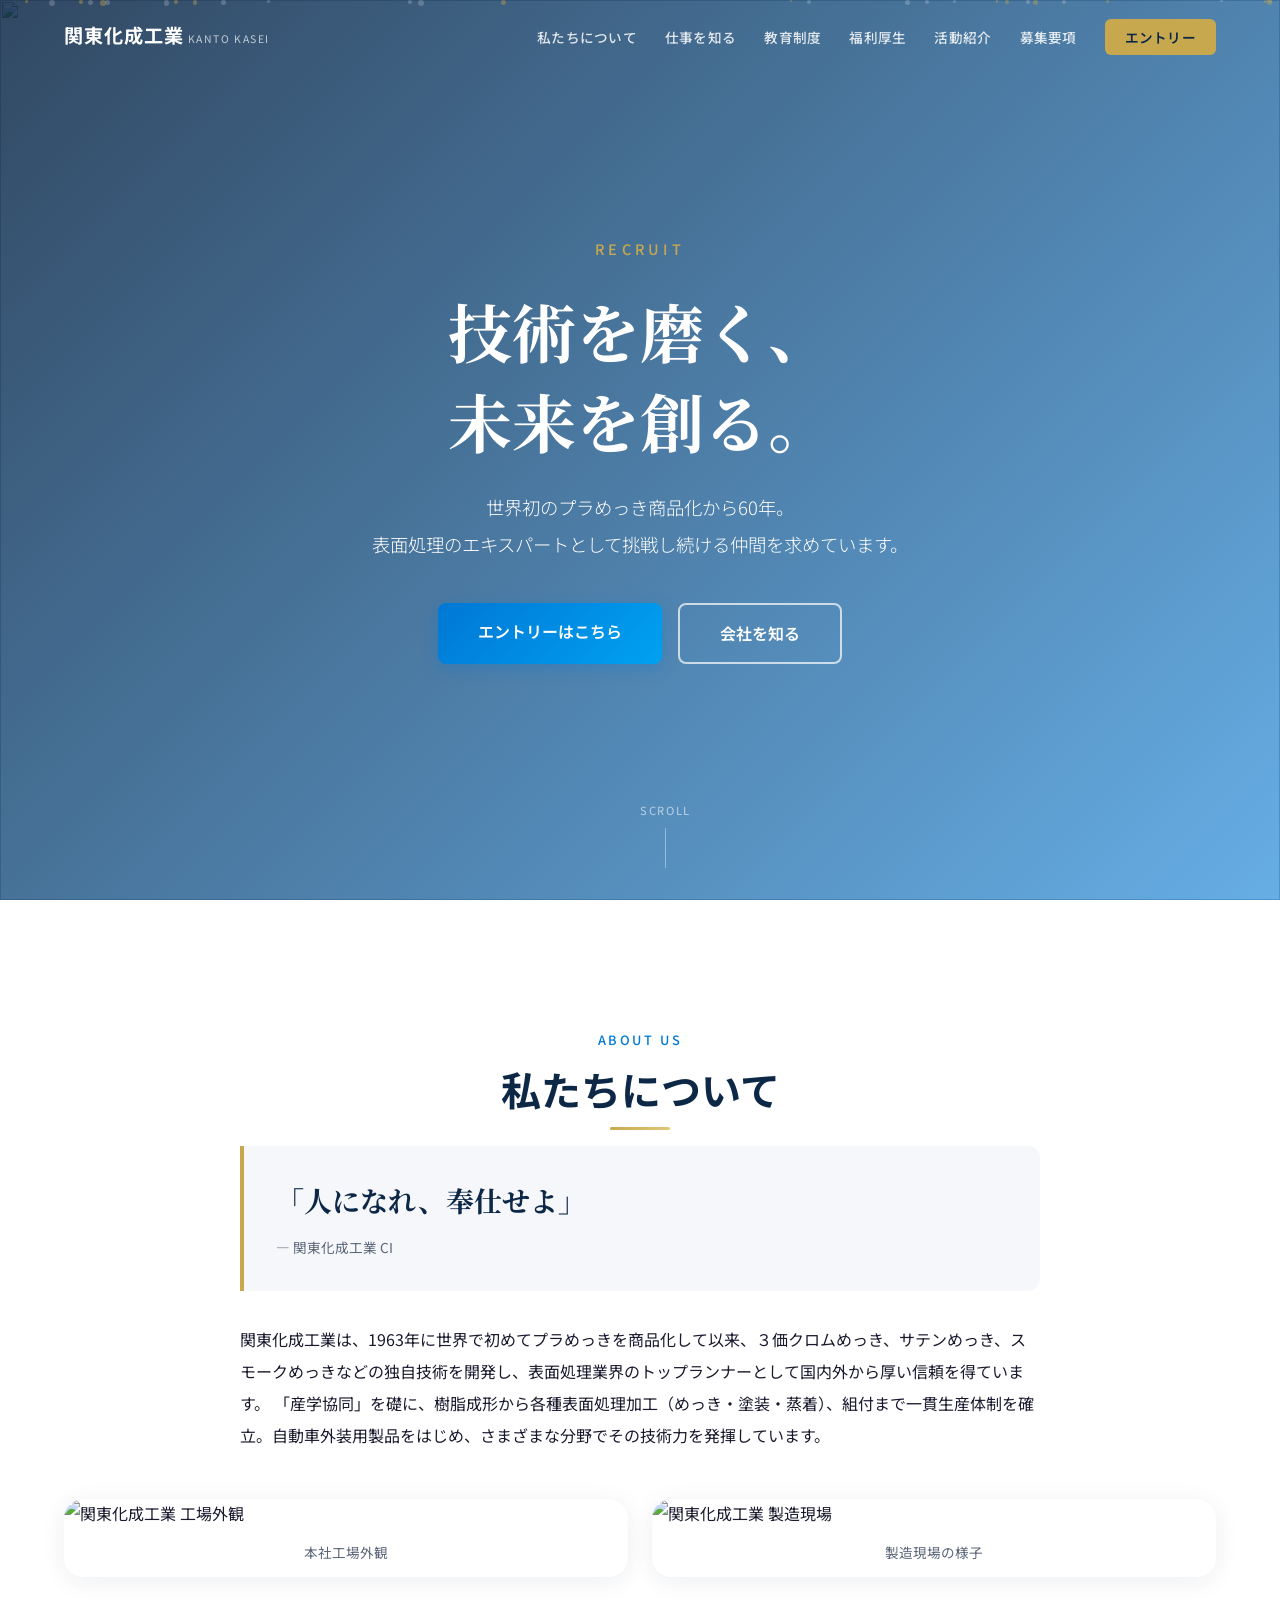
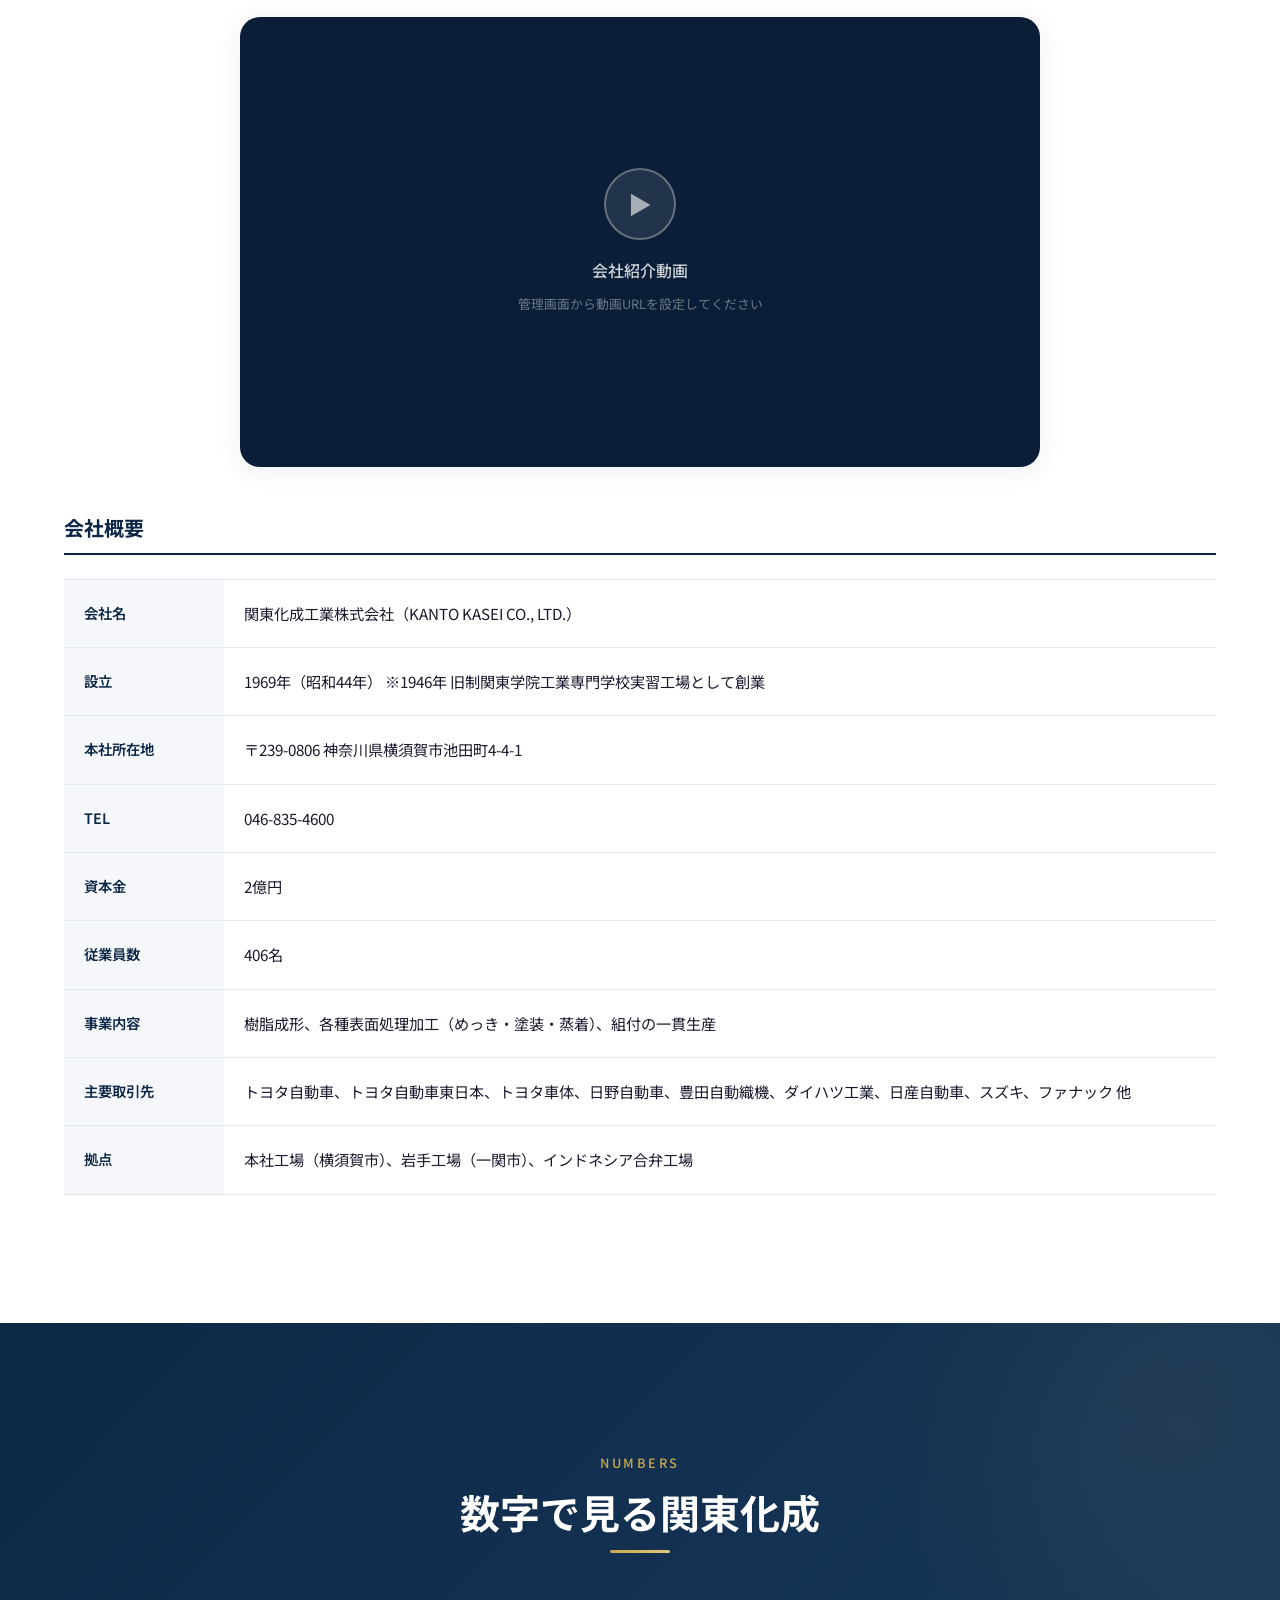
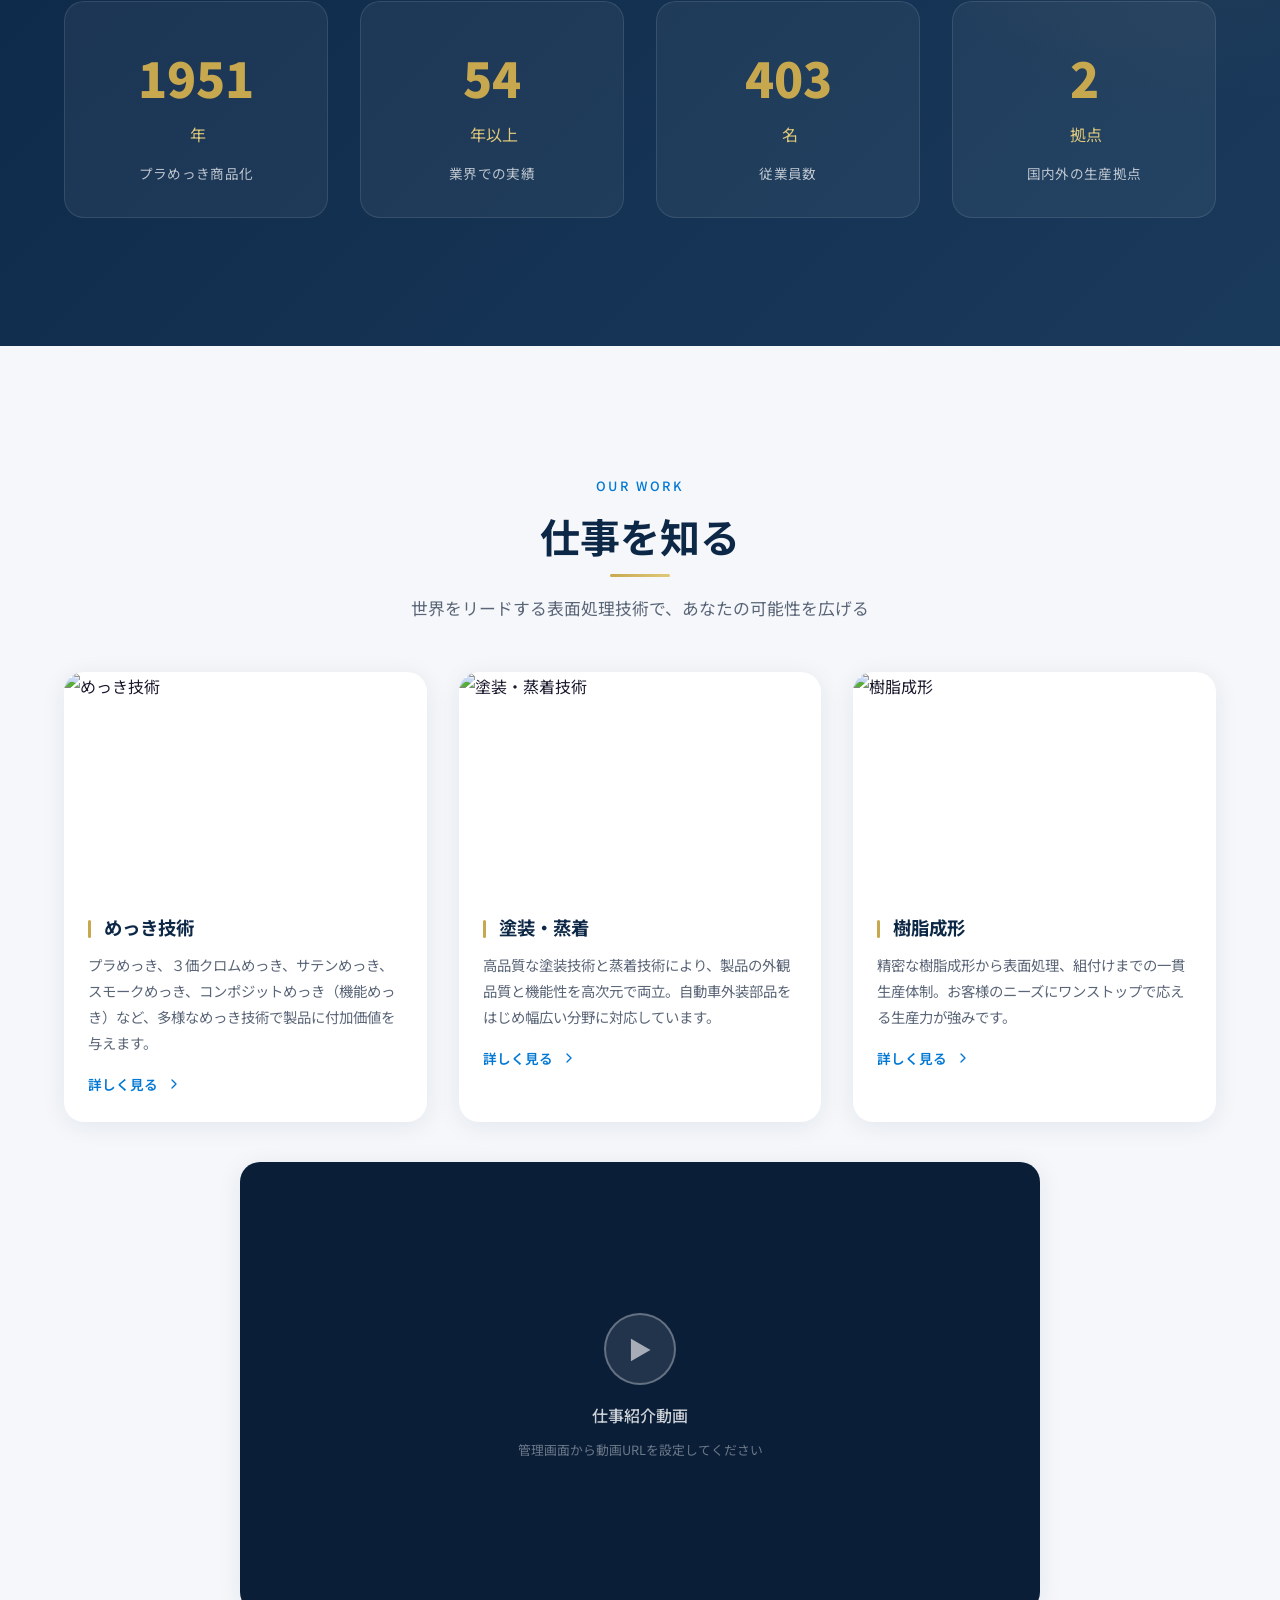
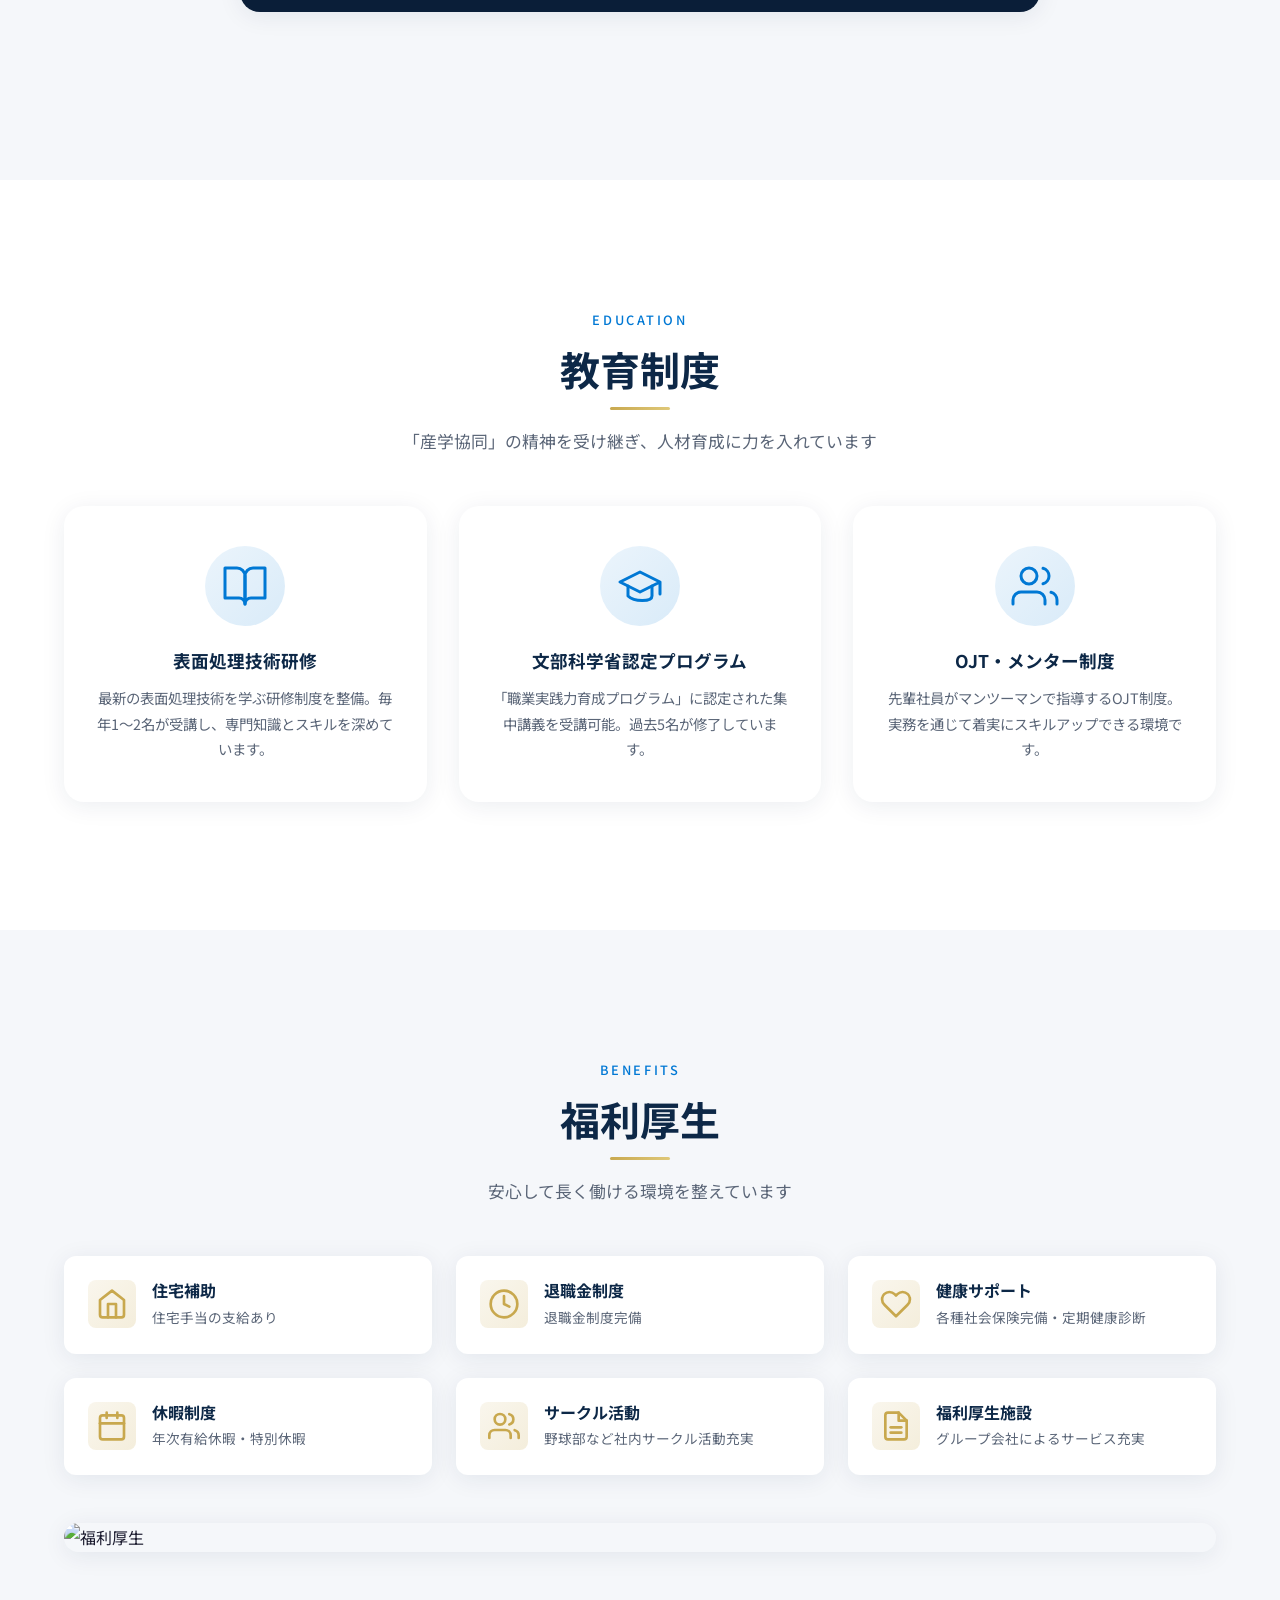
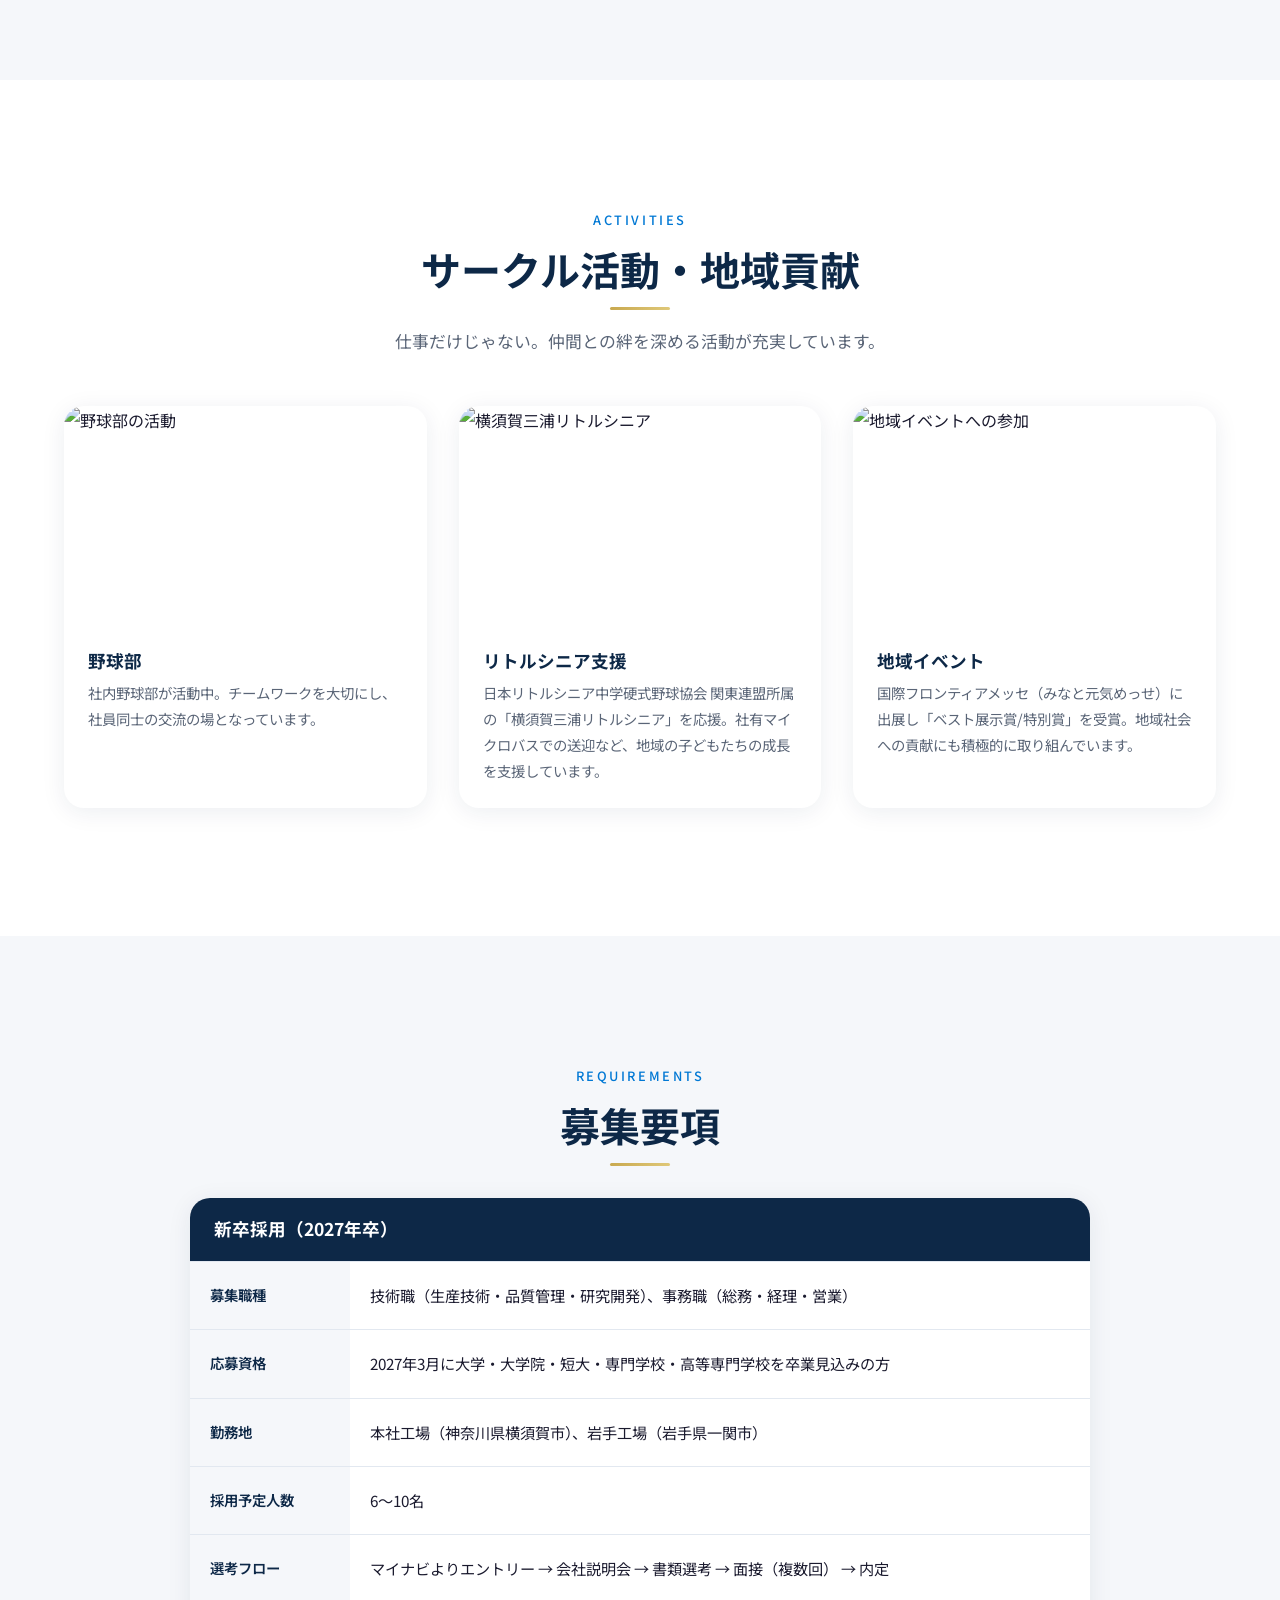
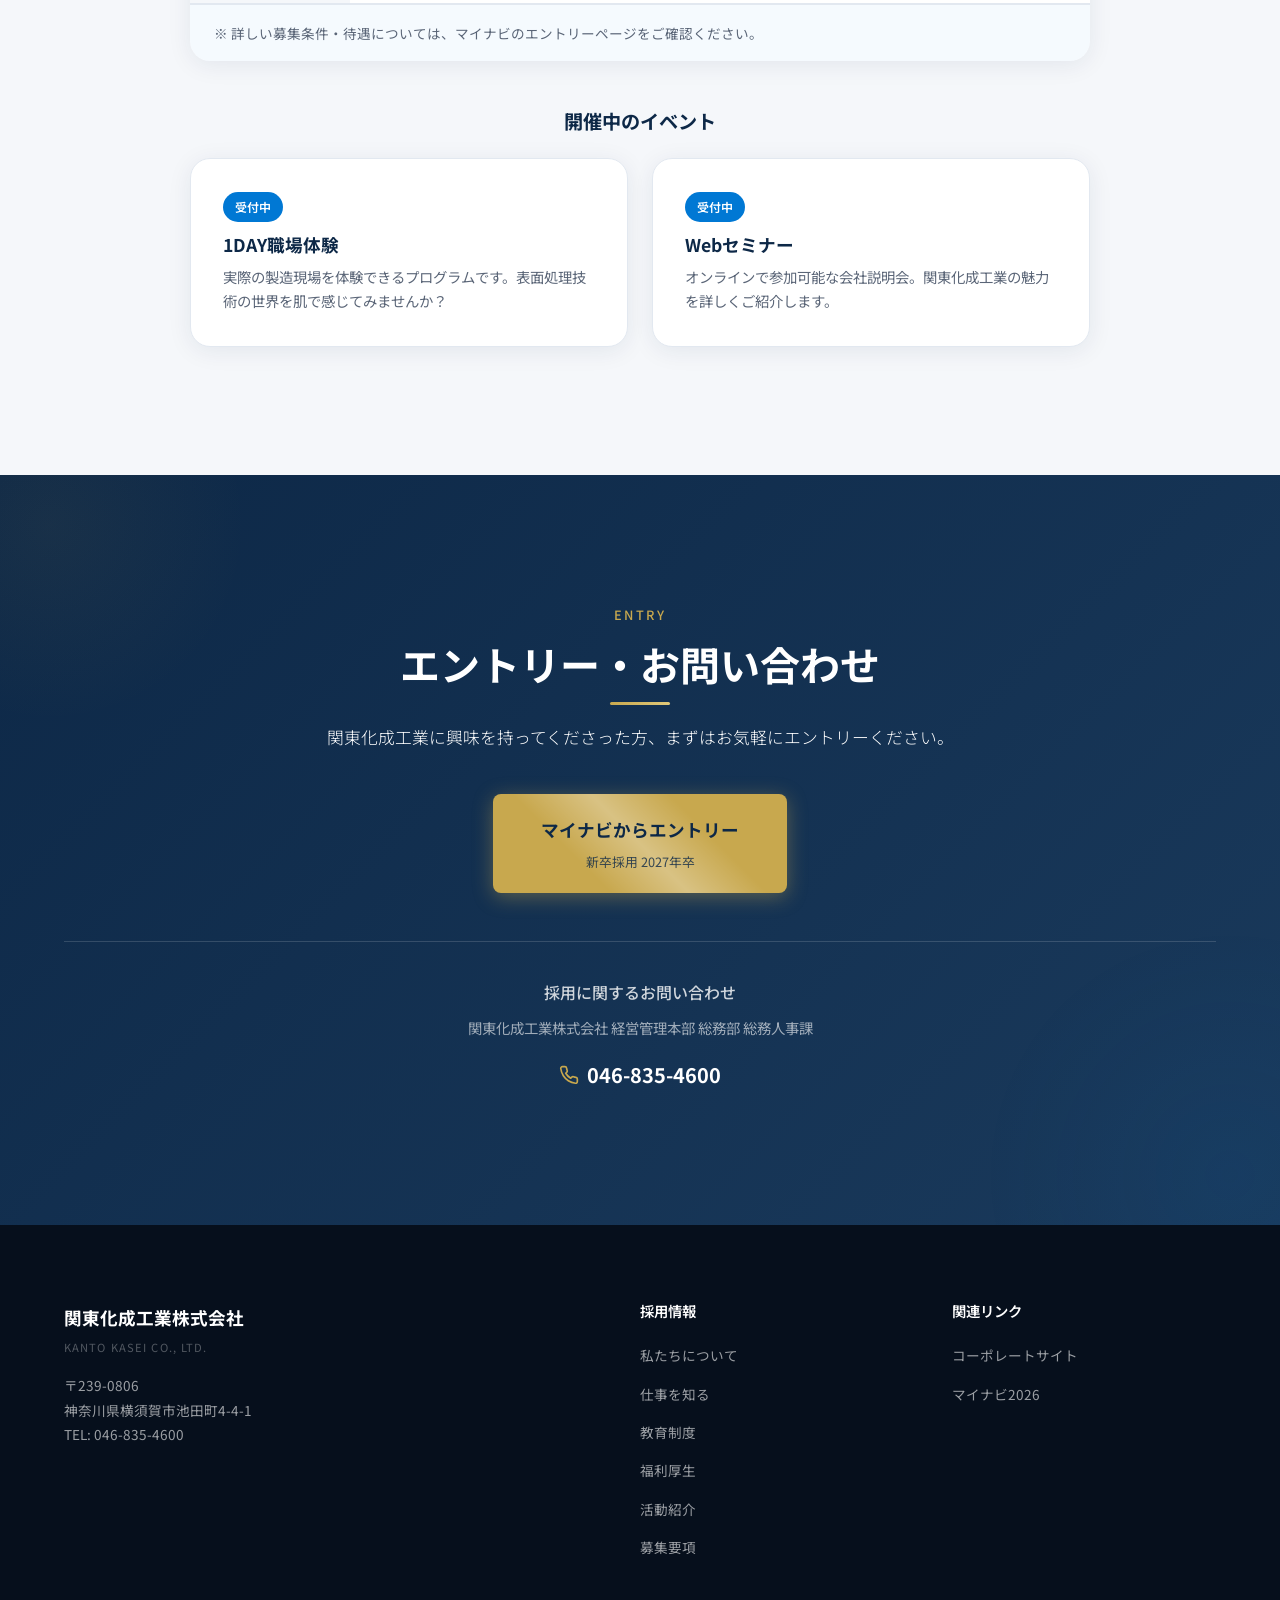
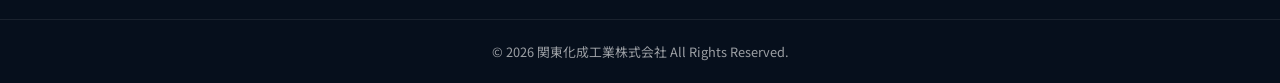
==== commit 2a8eb2ea: "Merge pull request #12 from sales537/claude/revert-pr11-BHbX2 Revert PR #11: REC Insight LP (moved t" ====
--- a/index.html
+++ b/index.html
@@ -1,1479 +1,425 @@
 <!DOCTYPE html>
 <html lang="ja">
 <head>
-<meta charset="UTF-8">
-<meta name="viewport" content="width=device-width, initial-scale=1.0">
-<title>REC Insight — 採用の、ブラックボックスをなくす。</title>
-<style>
-/* ========================================
-   REC Insight LP — Design System
-   ======================================== */
-:root {
-  --navy: #0F1F3D;
-  --blue: #2563EB;
-  --teal: #0D9488;
-  --purple: #7C3AED;
-  --amber: #D97706;
-  --green: #059669;
-  --coral: #DC2626;
-  --gray-900: #111827;
-  --gray-700: #374151;
-  --gray-600: #4B5563;
-  --gray-400: #9CA3AF;
-  --gray-100: #F3F4F6;
-  --gray-50: #F9FAFB;
-  --teal-50: #F0FDFA;
-  --amber-50: #FFFBEB;
-  --blue-50: #EFF6FF;
-  --white: #FFFFFF;
-}
-
-* { margin: 0; padding: 0; box-sizing: border-box; }
-
-body {
-  font-family: Arial, Helvetica, sans-serif;
-  font-size: 16px;
-  line-height: 1.7;
-  color: var(--gray-600);
-  background: var(--white);
-  -webkit-font-smoothing: antialiased;
-}
-
-.container {
-  max-width: 1120px;
-  margin: 0 auto;
-  padding: 0 24px;
-}
-
-.section-label {
-  font-family: Arial, Helvetica, sans-serif;
-  font-weight: 700;
-  font-size: 11px;
-  text-transform: uppercase;
-  letter-spacing: 2px;
-  margin-bottom: 12px;
-  display: inline-block;
-}
-
-h2 {
-  font-family: Arial, Helvetica, sans-serif;
-  font-weight: 700;
-  font-size: 34px;
-  color: var(--navy);
-  margin-bottom: 16px;
-  line-height: 1.3;
-}
-
-h3 {
-  font-family: Arial, Helvetica, sans-serif;
-  font-weight: 700;
-  font-size: 22px;
-  color: var(--navy);
-  margin-bottom: 12px;
-  line-height: 1.4;
-}
-
-p { margin-bottom: 16px; }
-
-.btn {
-  display: inline-block;
-  padding: 16px 36px;
-  border-radius: 8px;
-  font-size: 16px;
-  font-weight: 700;
-  text-decoration: none;
-  cursor: pointer;
-  transition: transform 0.2s, box-shadow 0.2s;
-  border: none;
-}
-.btn:hover { transform: translateY(-2px); box-shadow: 0 8px 24px rgba(0,0,0,0.15); }
-.btn-primary { background: var(--blue); color: var(--white); min-width: 240px; text-align: center; }
-.btn-secondary { background: transparent; color: var(--white); border: 2px solid rgba(255,255,255,0.5); text-align: center; }
-.btn-secondary:hover { border-color: var(--white); }
-
-.grid-2 { display: grid; grid-template-columns: 1fr 1fr; gap: 32px; }
-.grid-3 { display: grid; grid-template-columns: 1fr 1fr 1fr; gap: 24px; }
-.grid-4 { display: grid; grid-template-columns: 1fr 1fr 1fr 1fr; gap: 24px; }
-
-.card {
-  background: var(--white);
-  border-radius: 12px;
-  padding: 32px;
-  box-shadow: 0 1px 3px rgba(0,0,0,0.06), 0 1px 2px rgba(0,0,0,0.04);
-}
-
-.kpi-number {
-  font-family: Arial, Helvetica, sans-serif;
-  font-weight: 900;
-  line-height: 1;
-}
-
-/* Responsive */
-@media (max-width: 960px) {
-  .grid-2, .grid-3, .grid-4 { grid-template-columns: 1fr; }
-  h2 { font-size: 28px; }
-  .hero-catch { font-size: 36px !important; }
-}
-
-@media (max-width: 640px) {
-  .btn-group { flex-direction: column; align-items: stretch; }
-  .btn-group .btn { min-width: unset; text-align: center; }
-  .container { padding: 0 16px; }
-}
-
-/* ========================================
-   SECTION 01 — Hero
-   ======================================== */
-.hero {
-  background: var(--navy);
-  position: relative;
-  overflow: hidden;
-  padding: 120px 0 100px;
-}
-.hero::before {
-  content: '';
-  position: absolute;
-  inset: 0;
-  background-image:
-    linear-gradient(rgba(255,255,255,0.05) 1px, transparent 1px),
-    linear-gradient(90deg, rgba(255,255,255,0.05) 1px, transparent 1px);
-  background-size: 60px 60px;
-}
-.hero .container { position: relative; z-index: 1; }
-.hero-catch {
-  font-family: Arial, Helvetica, sans-serif;
-  font-weight: 900;
-  font-size: 60px;
-  color: var(--white);
-  line-height: 1.2;
-  margin-bottom: 20px;
-}
-.hero-sub {
-  font-size: 22px;
-  color: rgba(255,255,255,0.75);
-  margin-bottom: 20px;
-  font-weight: 700;
-  line-height: 1.5;
-}
-.hero-body {
-  font-size: 17px;
-  color: rgba(255,255,255,0.6);
-  max-width: 700px;
-  margin-bottom: 40px;
-}
-.hero-stats {
-  display: flex;
-  gap: 40px;
-  margin-bottom: 48px;
-  flex-wrap: wrap;
-}
-.hero-stat {
-  background: rgba(255,255,255,0.07);
-  border: 1px solid rgba(255,255,255,0.1);
-  border-radius: 12px;
-  padding: 20px 28px;
-}
-.hero-stat .label {
-  font-size: 13px;
-  color: rgba(255,255,255,0.5);
-  margin-bottom: 4px;
-}
-.hero-stat .value {
-  font-size: 28px;
-  font-weight: 900;
-  color: var(--blue);
-}
-.hero-stat .company {
-  font-size: 12px;
-  color: rgba(255,255,255,0.4);
-  margin-top: 4px;
-}
-.btn-group {
-  display: flex;
-  gap: 16px;
-  flex-wrap: wrap;
-}
-
-/* ========================================
-   SECTION 02 — 4 Challenges
-   ======================================== */
-.challenges { padding: 100px 0 0; background: var(--white); }
-.challenge-card {
-  background: var(--white);
-  border-radius: 12px;
-  padding: 32px 32px 32px 28px;
-  border-left: 4px solid;
-  margin-bottom: 24px;
-  box-shadow: 0 1px 3px rgba(0,0,0,0.05);
-}
-.challenge-card h3 { font-size: 20px; margin-bottom: 8px; }
-.challenge-card p { font-size: 15px; color: var(--gray-600); margin-bottom: 0; }
-.summary-band {
-  background: var(--navy);
-  color: var(--white);
-  text-align: center;
-  padding: 40px 24px;
-  margin-top: 64px;
-  font-size: 18px;
-  font-weight: 700;
-  line-height: 1.6;
-}
-
-/* ========================================
-   SECTION 03 — Vision
-   ======================================== */
-.vision { padding: 100px 0; background: var(--gray-50); }
-.vision-card {
-  background: var(--white);
-  border-radius: 12px;
-  padding: 28px;
-  border-top: 4px solid;
-  text-align: center;
-  box-shadow: 0 1px 3px rgba(0,0,0,0.05);
-}
-.vision-card .icon { font-size: 28px; margin-bottom: 12px; }
-.vision-card p { font-size: 15px; color: var(--gray-700); margin-bottom: 0; }
-
-/* ========================================
-   SECTION 04 — Product
-   ======================================== */
-.product { padding: 100px 0; background: var(--white); }
-.product-split {
-  display: grid;
-  grid-template-columns: 1fr 1fr;
-  gap: 40px;
-  margin: 48px 0;
-}
-@media (max-width: 960px) { .product-split { grid-template-columns: 1fr; } }
-.product-panel {
-  border-radius: 12px;
-  padding: 36px;
-  border: 1px solid #E5E7EB;
-}
-.product-panel h3 { font-size: 18px; }
-.product-panel .badge {
-  display: inline-block;
-  padding: 4px 12px;
-  border-radius: 20px;
-  font-size: 12px;
-  font-weight: 700;
-  margin-bottom: 16px;
-}
-.value-grid { display: grid; grid-template-columns: 1fr 1fr 1fr; gap: 24px; margin-top: 48px; }
-@media (max-width: 960px) { .value-grid { grid-template-columns: 1fr; } }
-.value-item {
-  text-align: center;
-  padding: 32px 20px;
-  border-radius: 12px;
-  background: var(--teal-50);
-  border-top: 3px solid var(--teal);
-}
-.value-item .num {
-  font-size: 48px;
-  font-weight: 900;
-  color: var(--teal);
-  line-height: 1;
-  margin-bottom: 12px;
-}
-.value-item p { font-size: 14px; margin-bottom: 0; }
-
-/* ========================================
-   SECTION 05 — Survey
-   ======================================== */
-.survey { padding: 100px 0; background: var(--teal-50); }
-.survey-card {
-  background: var(--white);
-  border-radius: 12px;
-  padding: 28px 28px 28px 24px;
-  border-left: 4px solid var(--teal);
-  margin-bottom: 20px;
-  box-shadow: 0 1px 3px rgba(0,0,0,0.05);
-}
-.survey-card h3 { font-size: 18px; }
-.survey-screens {
-  display: grid;
-  grid-template-columns: 1fr 1fr 1fr;
-  gap: 20px;
-  margin-top: 48px;
-}
-@media (max-width: 960px) { .survey-screens { grid-template-columns: 1fr; } }
-.screen-placeholder {
-  background: var(--white);
-  border-radius: 12px;
-  padding: 48px 24px;
-  text-align: center;
-  border: 2px dashed #D1D5DB;
-  color: var(--gray-400);
-  font-size: 14px;
-}
-
-/* ========================================
-   SECTION 06 — Phase Strategy
-   ======================================== */
-.phases { padding: 100px 0; background: var(--white); }
-.phase-card {
-  background: var(--white);
-  border-radius: 12px;
-  padding: 32px;
-  border-top: 4px solid;
-  box-shadow: 0 1px 3px rgba(0,0,0,0.05);
-  position: relative;
-}
-.phase-card .phase-label {
-  font-size: 12px;
-  font-weight: 700;
-  text-transform: uppercase;
-  letter-spacing: 1px;
-  margin-bottom: 8px;
-}
-.phase-card .phase-sub {
-  font-size: 13px;
-  color: var(--gray-400);
-  font-style: italic;
-  margin-bottom: 12px;
-}
-.phase-arrow {
-  display: flex;
-  align-items: center;
-  gap: 20px;
-  margin: 48px 0;
-}
-.phase-arrow::after {
-  content: '';
-  flex: 1;
-  height: 2px;
-  background: linear-gradient(90deg, var(--blue), var(--teal), var(--amber));
-}
-.phase-grid {
-  display: grid;
-  grid-template-columns: 1fr 40px 1fr 40px 1fr;
-  gap: 0;
-  align-items: start;
-}
-.phase-grid .arrow-col {
-  display: flex;
-  align-items: center;
-  justify-content: center;
-  padding-top: 80px;
-  font-size: 24px;
-  color: var(--gray-400);
-}
-@media (max-width: 960px) {
-  .phase-grid { grid-template-columns: 1fr; gap: 24px; }
-  .phase-grid .arrow-col { display: none; }
-}
-.new-badge {
-  display: inline-block;
-  background: var(--coral);
-  color: var(--white);
-  font-size: 11px;
-  font-weight: 700;
-  padding: 2px 8px;
-  border-radius: 4px;
-}
-.extra-box {
-  margin-top: 48px;
-  padding: 32px;
-  background: var(--gray-50);
-  border-radius: 12px;
-}
-
-/* ========================================
-   SECTION 07 — Dashboard
-   ======================================== */
-.dashboard { padding: 100px 0; background: var(--gray-50); }
-.dash-item {
-  background: var(--white);
-  border-radius: 16px;
-  padding: 40px;
-  margin-bottom: 32px;
-  box-shadow: 0 2px 8px rgba(0,0,0,0.04);
-  display: grid;
-  grid-template-columns: 1fr 1fr;
-  gap: 40px;
-  align-items: center;
-}
-@media (max-width: 960px) { .dash-item { grid-template-columns: 1fr; } }
-.dash-item:nth-child(even) { direction: rtl; }
-.dash-item:nth-child(even) > * { direction: ltr; }
-.dash-screen {
-  background: linear-gradient(135deg, #E0E7FF, #DBEAFE);
-  border-radius: 12px;
-  padding: 60px 24px;
-  text-align: center;
-  color: var(--blue);
-  font-size: 14px;
-  font-weight: 700;
-  min-height: 220px;
-  display: flex;
-  align-items: center;
-  justify-content: center;
-}
-.dash-content .dash-label {
-  font-size: 11px;
-  font-weight: 700;
-  color: var(--blue);
-  text-transform: uppercase;
-  letter-spacing: 2px;
-  margin-bottom: 8px;
-}
-.dash-content h3 { font-size: 20px; }
-.dash-content .features {
-  list-style: none;
-  padding: 0;
-  margin-top: 16px;
-}
-.dash-content .features li {
-  padding: 6px 0;
-  font-size: 14px;
-  color: var(--gray-600);
-  border-bottom: 1px solid #F3F4F6;
-}
-.dash-content .features li::before {
-  content: '✓ ';
-  color: var(--blue);
-  font-weight: 700;
-}
-
-/* ========================================
-   SECTION 08 — Case Studies
-   ======================================== */
-.cases { padding: 100px 0; background: var(--white); }
-.case-card {
-  border-radius: 16px;
-  padding: 40px;
-  border: 1px solid #E5E7EB;
-}
-.case-card .industry-badge {
-  display: inline-block;
-  padding: 6px 16px;
-  border-radius: 20px;
-  font-size: 13px;
-  font-weight: 700;
-  margin-bottom: 16px;
-}
-.case-card .result-number {
-  font-size: 48px;
-  font-weight: 900;
-  line-height: 1;
-  margin: 8px 0;
-}
-.case-card .result-detail {
-  font-size: 14px;
-  color: var(--gray-600);
-}
-.logo-band {
-  margin-top: 64px;
-  padding: 40px;
-  background: var(--gray-50);
-  border-radius: 12px;
-  text-align: center;
-}
-.logo-band p {
-  font-size: 14px;
-  color: var(--gray-400);
-  margin-bottom: 16px;
-}
-.logo-band .logos {
-  display: flex;
-  flex-wrap: wrap;
-  justify-content: center;
-  gap: 32px;
-}
-.logo-band .logos span {
-  font-size: 15px;
-  font-weight: 700;
-  color: var(--gray-600);
-  opacity: 0.6;
-}
-
-/* ========================================
-   SECTION 09 — Pricing
-   ======================================== */
-.pricing { padding: 100px 0; background: var(--amber-50); }
-.pricing-table {
-  width: 100%;
-  border-collapse: collapse;
-  background: var(--white);
-  border-radius: 12px;
-  overflow: hidden;
-  box-shadow: 0 1px 3px rgba(0,0,0,0.05);
-  margin-bottom: 48px;
-}
-.pricing-table th {
-  background: var(--navy);
-  color: var(--white);
-  padding: 16px 20px;
-  text-align: left;
-  font-size: 13px;
-  font-weight: 700;
-  text-transform: uppercase;
-  letter-spacing: 1px;
-}
-.pricing-table td {
-  padding: 20px;
-  border-bottom: 1px solid #F3F4F6;
-  font-size: 15px;
-  vertical-align: top;
-}
-.pricing-table tr:last-child td {
-  background: var(--amber-50);
-  font-weight: 700;
-  border-bottom: none;
-}
-.roi-section { margin-top: 48px; }
-.roi-big {
-  font-size: 72px;
-  font-weight: 900;
-  color: var(--amber);
-  line-height: 1;
-  margin-bottom: 8px;
-}
-.asset-grid {
-  display: grid;
-  grid-template-columns: 1fr 1fr 1fr;
-  gap: 24px;
-  margin-top: 40px;
-}
-@media (max-width: 960px) { .asset-grid { grid-template-columns: 1fr; } }
-.asset-card {
-  background: var(--white);
-  border-radius: 12px;
-  padding: 28px;
-  border-top: 3px solid var(--amber);
-  text-align: center;
-}
-.asset-card .icon { font-size: 28px; margin-bottom: 8px; }
-
-/* ========================================
-   SECTION 10 — Comparison
-   ======================================== */
-.comparison { padding: 100px 0; background: var(--white); }
-.compare-table {
-  width: 100%;
-  border-collapse: collapse;
-  border-radius: 12px;
-  overflow: hidden;
-  box-shadow: 0 1px 3px rgba(0,0,0,0.06);
-}
-.compare-table th {
-  padding: 20px;
-  font-size: 14px;
-  font-weight: 700;
-  text-align: left;
-}
-.compare-table th:first-child {
-  background: var(--gray-50);
-  color: var(--gray-600);
-  width: 20%;
-}
-.compare-table th:nth-child(2) {
-  background: var(--gray-100);
-  color: var(--gray-600);
-  width: 40%;
-}
-.compare-table th:nth-child(3) {
-  background: var(--blue-50);
-  color: var(--blue);
-  width: 40%;
-  border-left: 3px solid var(--blue);
-}
-.compare-table td {
-  padding: 20px;
-  font-size: 14px;
-  border-bottom: 1px solid #F3F4F6;
-  vertical-align: top;
-}
-.compare-table td:first-child {
-  font-weight: 700;
-  color: var(--navy);
-}
-.compare-table td:nth-child(3) {
-  background: var(--blue-50);
-  border-left: 3px solid var(--blue);
-  color: var(--navy);
-  font-weight: 600;
-}
-
-/* ========================================
-   SECTION 11 — Onboarding
-   ======================================== */
-.onboarding { padding: 100px 0; background: var(--gray-50); }
-.step-card {
-  background: var(--white);
-  border-radius: 12px;
-  padding: 32px;
-  border-top: 4px solid var(--teal);
-  box-shadow: 0 1px 3px rgba(0,0,0,0.05);
-  text-align: center;
-}
-.step-card .step-num {
-  font-size: 48px;
-  font-weight: 900;
-  color: var(--teal);
-  line-height: 1;
-  margin-bottom: 12px;
-}
-.step-card h3 { font-size: 18px; }
-.timeline {
-  margin-top: 64px;
-  padding: 0;
-  list-style: none;
-}
-.timeline li {
-  display: grid;
-  grid-template-columns: 140px 1fr;
-  gap: 24px;
-  padding: 24px 0;
-  border-bottom: 1px solid #E5E7EB;
-  align-items: start;
-}
-@media (max-width: 640px) { .timeline li { grid-template-columns: 1fr; gap: 8px; } }
-.timeline .week {
-  font-weight: 700;
-  color: var(--teal);
-  font-size: 15px;
-}
-.timeline .desc { font-size: 15px; color: var(--gray-600); }
-
-/* ========================================
-   SECTION 12 — FAQ
-   ======================================== */
-.faq { padding: 100px 0; background: var(--white); }
-.faq-item {
-  border-bottom: 1px solid #E5E7EB;
-  padding: 28px 0;
-}
-.faq-item summary {
-  font-weight: 700;
-  color: var(--navy);
-  font-size: 17px;
-  cursor: pointer;
-  list-style: none;
-  display: flex;
-  justify-content: space-between;
-  align-items: center;
-}
-.faq-item summary::after {
-  content: '+';
-  font-size: 24px;
-  color: var(--gray-400);
-  transition: transform 0.2s;
-}
-.faq-item[open] summary::after { content: '−'; }
-.faq-item .answer {
-  margin-top: 12px;
-  font-size: 15px;
-  color: var(--gray-600);
-  line-height: 1.8;
-}
-
-/* ========================================
-   SECTION 13 — Company
-   ======================================== */
-.company-section { padding: 100px 0; background: var(--white); }
-.company-grid {
-  display: grid;
-  grid-template-columns: 1fr 1fr;
-  gap: 48px;
-}
-@media (max-width: 960px) { .company-grid { grid-template-columns: 1fr; } }
-.company-info table {
-  width: 100%;
-  border-collapse: collapse;
-}
-.company-info td {
-  padding: 12px 0;
-  border-bottom: 1px solid #F3F4F6;
-  font-size: 15px;
-  vertical-align: top;
-}
-.company-info td:first-child {
-  font-weight: 700;
-  color: var(--navy);
-  width: 120px;
-}
-
-/* ========================================
-   SECTION 14 — Final CTA
-   ======================================== */
-.final-cta {
-  background: var(--green);
-  padding: 100px 0;
-  text-align: center;
-}
-.final-cta h2 { color: var(--white); font-size: 40px; margin-bottom: 16px; }
-.final-cta p { color: rgba(255,255,255,0.85); font-size: 18px; max-width: 640px; margin: 0 auto 40px; }
-.cta-buttons {
-  display: flex;
-  gap: 16px;
-  justify-content: center;
-  flex-wrap: wrap;
-  margin-bottom: 24px;
-}
-.btn-white {
-  background: var(--white);
-  color: var(--green);
-  padding: 16px 32px;
-  border-radius: 8px;
-  font-weight: 700;
-  font-size: 16px;
-  text-decoration: none;
-  display: inline-block;
-  transition: transform 0.2s, box-shadow 0.2s;
-  border: none;
-  cursor: pointer;
-}
-.btn-white:hover { transform: translateY(-2px); box-shadow: 0 8px 24px rgba(0,0,0,0.15); }
-.btn-white-outline {
-  background: transparent;
-  color: var(--white);
-  padding: 16px 32px;
-  border-radius: 8px;
-  font-weight: 700;
-  font-size: 16px;
-  text-decoration: none;
-  display: inline-block;
-  border: 2px solid rgba(255,255,255,0.5);
-  cursor: pointer;
-  transition: border-color 0.2s;
-}
-.btn-white-outline:hover { border-color: var(--white); }
-.final-note {
-  font-size: 14px;
-  color: rgba(255,255,255,0.6);
-}
-
-/* ========================================
-   Navbar
-   ======================================== */
-.navbar {
-  position: fixed;
-  top: 0;
-  left: 0;
-  right: 0;
-  background: rgba(15, 31, 61, 0.95);
-  backdrop-filter: blur(12px);
-  z-index: 1000;
-  padding: 0 24px;
-  border-bottom: 1px solid rgba(255,255,255,0.08);
-}
-.navbar .container {
-  display: flex;
-  align-items: center;
-  justify-content: space-between;
-  height: 64px;
-}
-.navbar-brand {
-  font-size: 20px;
-  font-weight: 900;
-  color: var(--white);
-  text-decoration: none;
-  letter-spacing: -0.5px;
-}
-.navbar-brand span { color: var(--blue); }
-.navbar-cta .btn {
-  padding: 10px 24px;
-  font-size: 14px;
-}
-</style>
+  <meta charset="UTF-8">
+  <meta name="viewport" content="width=device-width, initial-scale=1.0">
+  <meta name="description" content="関東化成工業株式会社 採用情報 - 世界初のプラめっき商品化から60年。表面処理のエキスパートとして挑戦し続ける仲間を求めています。">
+  <title>採用情報 | 関東化成工業株式会社</title>
+  <link rel="preconnect" href="https://fonts.googleapis.com">
+  <link rel="preconnect" href="https://fonts.gstatic.com" crossorigin>
+  <link href="https://fonts.googleapis.com/css2?family=Noto+Sans+JP:wght@300;400;500;700;900&family=Noto+Serif+JP:wght@700&display=swap" rel="stylesheet">
+  <link rel="stylesheet" href="style.css">
 </head>
-<body>
-
-<!-- ========================================
-     NAVBAR
-     ======================================== -->
-<nav class="navbar">
-  <div class="container">
-    <a href="#" class="navbar-brand">REC <span>Insight</span></a>
-    <div class="navbar-cta">
-      <a href="#final-cta" class="btn btn-primary" style="min-width:auto;">無料ヒアリングを申し込む</a>
+<body class="loading">
+  <!-- ローディング画面 -->
+  <div class="loading-screen">
+    <div class="loading-logo">KANTO KASEI</div>
+    <div class="loading-bar"><div class="loading-bar-inner"></div></div>
+  </div>
+
+  <!-- スクロールプログレスバー -->
+  <div class="scroll-progress"></div>
+
+  <a href="#main" class="skip-link">メインコンテンツへスキップ</a>
+
+  <!-- ヘッダー -->
+  <header class="header" id="header">
+    <div class="container header-inner">
+      <a href="#" class="logo">
+        <img src="" alt="" class="logo-img" id="logo-img" style="display:none;">
+        <div class="logo-text-wrap" id="logo-text-wrap">
+          <span class="logo-text" data-content="logo_text">関東化成工業</span>
+          <span class="logo-sub" data-content="logo_sub">KANTO KASEI</span>
+        </div>
+      </a>
+      <button class="menu-toggle" id="menu-toggle" aria-label="メニューを開く" aria-expanded="false" aria-controls="nav-menu">
+        <span class="menu-bar"></span>
+        <span class="menu-bar"></span>
+        <span class="menu-bar"></span>
+      </button>
+      <nav id="nav-menu" class="nav">
+        <ul class="nav-list">
+          <li><a href="#about" class="nav-link">私たちについて</a></li>
+          <li><a href="work.html" class="nav-link">仕事を知る</a></li>
+          <li><a href="education.html" class="nav-link">教育制度</a></li>
+          <li><a href="benefits.html" class="nav-link">福利厚生</a></li>
+          <li><a href="activities.html" class="nav-link">活動紹介</a></li>
+          <li><a href="requirements.html" class="nav-link">募集要項</a></li>
+          <li><a href="#entry" class="nav-link nav-link--cta">エントリー</a></li>
+        </ul>
+      </nav>
     </div>
-  </div>
-</nav>
-
-<!-- ========================================
-     SECTION 01 — Hero
-     ======================================== -->
-<section class="hero" id="hero">
-  <div class="container">
-    <p class="section-label" style="color: var(--blue);">REC Insight</p>
-    <h1 class="hero-catch">採用の、ブラックボックスを<br>なくす。</h1>
-    <p class="hero-sub">なぜ来ない、なぜ辞退する、なぜ選ばれない——<br>その答えが、学生の行動データにあります。</p>
-    <p class="hero-body">REC Insightは「ショート動画 × 視聴行動分析」で、面接外の学生の本音を数字にする採用ソリューションです。母集団形成・選考歩留まり・内定辞退——採用のあらゆるフェーズの課題に対応します。</p>
-    <div class="hero-stats">
-      <div class="hero-stat">
-        <div class="label">内定辞退率</div>
-        <div class="value">60%→30%</div>
-        <div class="company">フコク生命</div>
-      </div>
-      <div class="hero-stat">
-        <div class="label">選考応募率</div>
-        <div class="value">16%→35%</div>
-        <div class="company">広島トヨペット</div>
+  </header>
+
+  <main id="main">
+    <!-- ヒーロー -->
+    <section class="hero" id="hero" aria-labelledby="hero-heading">
+      <div class="hero-overlay"></div>
+      <div class="hero-media">
+        <img src="https://placehold.co/1920x1080/0d2847/ffffff?text=HERO+IMAGE" alt="" class="hero-bg-img" id="hero-bg-img" data-content-img="hero_image" data-visibility="hero_image">
+        <video autoplay muted loop playsinline class="hero-bg-video" id="hero-bg-video" style="display:none;" data-visibility="hero_video"></video>
+      </div>
+      <div class="hero-particles"></div>
+      <div class="container hero-content">
+        <p class="hero-catch" data-animate>RECRUIT</p>
+        <h1 id="hero-heading" class="hero-title" data-animate data-content="hero_title">技術を磨く、<br>未来を創る。</h1>
+        <p class="hero-subtitle" data-animate data-content="hero_subtitle">世界初のプラめっき商品化から60年。<br>表面処理のエキスパートとして挑戦し続ける仲間を求めています。</p>
+        <div class="hero-actions" data-animate>
+          <a href="#entry" class="btn btn-primary">エントリーはこちら</a>
+          <a href="#about" class="btn btn-outline">会社を知る</a>
+        </div>
+      </div>
+      <div class="hero-scroll">
+        <span>SCROLL</span>
+        <div class="hero-scroll-line"></div>
+      </div>
+    </section>
+
+    <!-- 私たちについて -->
+    <section class="section" id="about" aria-labelledby="about-heading">
+      <div class="container">
+        <div class="section-label" data-animate>ABOUT US</div>
+        <h2 id="about-heading" class="section-title" data-animate>私たちについて</h2>
+        <div class="about-intro" data-animate>
+          <blockquote class="about-ci">
+            <p data-content="about_ci">「人になれ、奉仕せよ」</p>
+            <cite>— 関東化成工業 CI</cite>
+          </blockquote>
+          <p class="about-desc" data-content="about_desc">関東化成工業は、1963年に世界で初めてプラめっきを商品化して以来、３価クロムめっき、サテンめっき、スモークめっきなどの独自技術を開発し、表面処理業界のトップランナーとして国内外から厚い信頼を得ています。
+
+「産学協同」を礎に、樹脂成形から各種表面処理加工（めっき・塗装・蒸着）、組付まで一貫生産体制を確立。自動車外装用製品をはじめ、さまざまな分野でその技術力を発揮しています。</p>
+        </div>
+
+        <div class="about-media-row" data-animate="fade-up">
+          <div class="media-slot" data-visibility="about_image_1">
+            <img src="https://placehold.co/600x400/0d2847/ffffff?text=工場外観" alt="関東化成工業 工場外観" data-content-img="about_image_1">
+            <p class="media-caption" data-content="about_caption_1">本社工場外観</p>
+          </div>
+          <div class="media-slot" data-visibility="about_image_2">
+            <img src="https://placehold.co/600x400/0d2847/ffffff?text=製造現場" alt="関東化成工業 製造現場" data-content-img="about_image_2">
+            <p class="media-caption" data-content="about_caption_2">製造現場の様子</p>
+          </div>
+        </div>
+
+        <!-- 会社紹介動画 -->
+        <div class="video-slot" data-animate data-visibility="about_video">
+          <div class="video-container" data-video-id="about_video">
+            <div class="video-placeholder">
+              <div class="video-play-icon">▶</div>
+              <p>会社紹介動画</p>
+              <span class="video-note">管理画面から動画URLを設定してください</span>
+            </div>
+          </div>
+        </div>
+
+        <div class="about-table" data-animate>
+          <h3 class="about-table-title">会社概要</h3>
+          <dl class="info-list">
+            <div class="info-row"><dt>会社名</dt><dd data-content="company_name">関東化成工業株式会社（KANTO KASEI CO., LTD.）</dd></div>
+            <div class="info-row"><dt>設立</dt><dd data-content="company_founded">1969年（昭和44年） ※1946年 旧制関東学院工業専門学校実習工場として創業</dd></div>
+            <div class="info-row"><dt>本社所在地</dt><dd data-content="company_address">〒239-0806 神奈川県横須賀市池田町4-4-1</dd></div>
+            <div class="info-row"><dt>TEL</dt><dd data-content="company_tel">046-835-4600</dd></div>
+            <div class="info-row"><dt>資本金</dt><dd data-content="company_capital">2億円</dd></div>
+            <div class="info-row"><dt>従業員数</dt><dd data-content="company_employees">406名</dd></div>
+            <div class="info-row"><dt>事業内容</dt><dd data-content="company_business">樹脂成形、各種表面処理加工（めっき・塗装・蒸着）、組付の一貫生産</dd></div>
+            <div class="info-row"><dt>主要取引先</dt><dd data-content="company_clients">トヨタ自動車、トヨタ自動車東日本、トヨタ車体、日野自動車、豊田自動織機、ダイハツ工業、日産自動車、スズキ、ファナック 他</dd></div>
+            <div class="info-row"><dt>拠点</dt><dd data-content="company_locations">本社工場（横須賀市）、岩手工場（一関市）、インドネシア合弁工場</dd></div>
+          </dl>
+        </div>
+      </div>
+    </section>
+
+    <!-- 数字で見る関東化成 -->
+    <section class="stats" id="stats" aria-labelledby="stats-heading">
+      <div class="container">
+        <div class="section-label section-label--light" data-animate>NUMBERS</div>
+        <h2 id="stats-heading" class="section-title section-title--light" data-animate>数字で見る関東化成</h2>
+        <div class="stats-grid" data-stagger>
+          <div class="stat-card" data-animate>
+            <span class="stat-number" data-target="1963" data-content-attr="stat_1_number">0</span>
+            <span class="stat-unit" data-content="stat_1_unit">年</span>
+            <span class="stat-label" data-content="stat_1_label">プラめっき商品化</span>
+          </div>
+          <div class="stat-card" data-animate>
+            <span class="stat-number" data-target="55" data-content-attr="stat_2_number">0</span>
+            <span class="stat-unit" data-content="stat_2_unit">年以上</span>
+            <span class="stat-label" data-content="stat_2_label">業界での実績</span>
+          </div>
+          <div class="stat-card" data-animate>
+            <span class="stat-number" data-target="406" data-content-attr="stat_3_number">0</span>
+            <span class="stat-unit" data-content="stat_3_unit">名</span>
+            <span class="stat-label" data-content="stat_3_label">従業員数</span>
+          </div>
+          <div class="stat-card" data-animate>
+            <span class="stat-number" data-target="3" data-content-attr="stat_4_number">0</span>
+            <span class="stat-unit" data-content="stat_4_unit">拠点</span>
+            <span class="stat-label" data-content="stat_4_label">国内外の生産拠点</span>
+          </div>
+        </div>
+      </div>
+    </section>
+
+    <!-- 仕事を知る -->
+    <section class="section section--alt" id="work" aria-labelledby="work-heading">
+      <div class="container">
+        <div class="section-label" data-animate>OUR WORK</div>
+        <h2 id="work-heading" class="section-title" data-animate>仕事を知る</h2>
+        <p class="section-subtitle" data-animate data-content="work_subtitle">世界をリードする表面処理技術で、あなたの可能性を広げる</p>
+        <div class="work-grid" data-stagger>
+          <div class="work-card" data-animate>
+            <div class="work-card-img" data-visibility="work_images">
+              <img src="https://placehold.co/400x300/0d2847/ffffff?text=めっき技術" alt="めっき技術" data-content-img="work_image_1">
+            </div>
+            <div class="work-card-body">
+              <h3 data-content="work_title_1">めっき技術</h3>
+              <p data-content="work_desc_1">プラめっき、３価クロムめっき、サテンめっき、スモークめっき、コンポジットめっき（機能めっき）など、多様なめっき技術で製品に付加価値を与えます。</p>
+              <a href="work.html#mekki" class="work-card-link">詳しく見る <svg width="16" height="16" viewBox="0 0 24 24" fill="none" stroke="currentColor" stroke-width="2" stroke-linecap="round" stroke-linejoin="round"><polyline points="9 18 15 12 9 6"/></svg></a>
+            </div>
+          </div>
+          <div class="work-card" data-animate>
+            <div class="work-card-img" data-visibility="work_images">
+              <img src="https://placehold.co/400x300/0d2847/ffffff?text=塗装・蒸着" alt="塗装・蒸着技術" data-content-img="work_image_2">
+            </div>
+            <div class="work-card-body">
+              <h3 data-content="work_title_2">塗装・蒸着</h3>
+              <p data-content="work_desc_2">高品質な塗装技術と蒸着技術により、製品の外観品質と機能性を高次元で両立。自動車外装部品をはじめ幅広い分野に対応しています。</p>
+              <a href="work.html#tosou" class="work-card-link">詳しく見る <svg width="16" height="16" viewBox="0 0 24 24" fill="none" stroke="currentColor" stroke-width="2" stroke-linecap="round" stroke-linejoin="round"><polyline points="9 18 15 12 9 6"/></svg></a>
+            </div>
+          </div>
+          <div class="work-card" data-animate>
+            <div class="work-card-img" data-visibility="work_images">
+              <img src="https://placehold.co/400x300/0d2847/ffffff?text=樹脂成形" alt="樹脂成形" data-content-img="work_image_3">
+            </div>
+            <div class="work-card-body">
+              <h3 data-content="work_title_3">樹脂成形</h3>
+              <p data-content="work_desc_3">精密な樹脂成形から表面処理、組付けまでの一貫生産体制。お客様のニーズにワンストップで応える生産力が強みです。</p>
+              <a href="work.html#jushi" class="work-card-link">詳しく見る <svg width="16" height="16" viewBox="0 0 24 24" fill="none" stroke="currentColor" stroke-width="2" stroke-linecap="round" stroke-linejoin="round"><polyline points="9 18 15 12 9 6"/></svg></a>
+            </div>
+          </div>
+        </div>
+
+        <div class="video-slot" data-animate data-visibility="work_video">
+          <div class="video-container" data-video-id="work_video">
+            <div class="video-placeholder">
+              <div class="video-play-icon">▶</div>
+              <p>仕事紹介動画</p>
+              <span class="video-note">管理画面から動画URLを設定してください</span>
+            </div>
+          </div>
+        </div>
+      </div>
+    </section>
+
+    <!-- 教育制度 -->
+    <section class="section" id="education" aria-labelledby="education-heading">
+      <div class="container">
+        <div class="section-label" data-animate>EDUCATION</div>
+        <h2 id="education-heading" class="section-title" data-animate>教育制度</h2>
+        <p class="section-subtitle" data-animate data-content="education_subtitle">「産学協同」の精神を受け継ぎ、人材育成に力を入れています</p>
+        <div class="education-grid" data-stagger>
+          <div class="education-card" data-animate>
+            <div class="education-icon">
+              <svg width="48" height="48" viewBox="0 0 24 24" fill="none" stroke="currentColor" stroke-width="1.5" stroke-linecap="round" stroke-linejoin="round"><path d="M2 3h6a4 4 0 0 1 4 4v14a3 3 0 0 0-3-3H2z"/><path d="M22 3h-6a4 4 0 0 0-4 4v14a3 3 0 0 1 3-3h7z"/></svg>
+            </div>
+            <h3 data-content="edu_title_1">表面処理技術研修</h3>
+            <p data-content="edu_desc_1">最新の表面処理技術を学ぶ研修制度を整備。毎年1〜2名が受講し、専門知識とスキルを深めています。</p>
+          </div>
+          <div class="education-card" data-animate>
+            <div class="education-icon">
+              <svg width="48" height="48" viewBox="0 0 24 24" fill="none" stroke="currentColor" stroke-width="1.5" stroke-linecap="round" stroke-linejoin="round"><path d="M22 10v6M2 10l10-5 10 5-10 5z"/><path d="M6 12v5c3 3 12 3 12 0v-5"/></svg>
+            </div>
+            <h3 data-content="edu_title_2">文部科学省認定プログラム</h3>
+            <p data-content="edu_desc_2">「職業実践力育成プログラム」に認定された集中講義を受講可能。過去5名が修了しています。</p>
+          </div>
+          <div class="education-card" data-animate>
+            <div class="education-icon">
+              <svg width="48" height="48" viewBox="0 0 24 24" fill="none" stroke="currentColor" stroke-width="1.5" stroke-linecap="round" stroke-linejoin="round"><path d="M17 21v-2a4 4 0 0 0-4-4H5a4 4 0 0 0-4 4v2"/><circle cx="9" cy="7" r="4"/><path d="M23 21v-2a4 4 0 0 0-3-3.87"/><path d="M16 3.13a4 4 0 0 1 0 7.75"/></svg>
+            </div>
+            <h3 data-content="edu_title_3">OJT・メンター制度</h3>
+            <p data-content="edu_desc_3">先輩社員がマンツーマンで指導するOJT制度。実務を通じて着実にスキルアップできる環境です。</p>
+          </div>
+        </div>
+      </div>
+    </section>
+
+    <!-- 福利厚生 -->
+    <section class="section section--alt" id="benefits" aria-labelledby="benefits-heading">
+      <div class="container">
+        <div class="section-label" data-animate>BENEFITS</div>
+        <h2 id="benefits-heading" class="section-title" data-animate>福利厚生</h2>
+        <p class="section-subtitle" data-animate data-content="benefits_subtitle">安心して長く働ける環境を整えています</p>
+        <div class="benefits-grid" data-stagger>
+          <div class="benefit-card" data-animate>
+            <div class="benefit-icon"><svg width="32" height="32" viewBox="0 0 24 24" fill="none" stroke="currentColor" stroke-width="2" stroke-linecap="round" stroke-linejoin="round"><path d="M3 9l9-7 9 7v11a2 2 0 0 1-2 2H5a2 2 0 0 1-2-2z"/><polyline points="9 22 9 12 15 12 15 22"/></svg></div>
+            <div><h3 data-content="benefit_title_1">住宅補助</h3><p data-content="benefit_desc_1">住宅手当の支給あり</p></div>
+          </div>
+          <div class="benefit-card" data-animate>
+            <div class="benefit-icon"><svg width="32" height="32" viewBox="0 0 24 24" fill="none" stroke="currentColor" stroke-width="2" stroke-linecap="round" stroke-linejoin="round"><circle cx="12" cy="12" r="10"/><path d="M12 6v6l4 2"/></svg></div>
+            <div><h3 data-content="benefit_title_2">退職金制度</h3><p data-content="benefit_desc_2">退職金制度完備</p></div>
+          </div>
+          <div class="benefit-card" data-animate>
+            <div class="benefit-icon"><svg width="32" height="32" viewBox="0 0 24 24" fill="none" stroke="currentColor" stroke-width="2" stroke-linecap="round" stroke-linejoin="round"><path d="M20.84 4.61a5.5 5.5 0 0 0-7.78 0L12 5.67l-1.06-1.06a5.5 5.5 0 0 0-7.78 7.78l1.06 1.06L12 21.23l7.78-7.78 1.06-1.06a5.5 5.5 0 0 0 0-7.78z"/></svg></div>
+            <div><h3 data-content="benefit_title_3">健康サポート</h3><p data-content="benefit_desc_3">各種社会保険完備・定期健康診断</p></div>
+          </div>
+          <div class="benefit-card" data-animate>
+            <div class="benefit-icon"><svg width="32" height="32" viewBox="0 0 24 24" fill="none" stroke="currentColor" stroke-width="2" stroke-linecap="round" stroke-linejoin="round"><rect x="3" y="4" width="18" height="18" rx="2" ry="2"/><line x1="16" y1="2" x2="16" y2="6"/><line x1="8" y1="2" x2="8" y2="6"/><line x1="3" y1="10" x2="21" y2="10"/></svg></div>
+            <div><h3 data-content="benefit_title_4">休暇制度</h3><p data-content="benefit_desc_4">年次有給休暇・特別休暇</p></div>
+          </div>
+          <div class="benefit-card" data-animate>
+            <div class="benefit-icon"><svg width="32" height="32" viewBox="0 0 24 24" fill="none" stroke="currentColor" stroke-width="2" stroke-linecap="round" stroke-linejoin="round"><path d="M17 21v-2a4 4 0 0 0-4-4H5a4 4 0 0 0-4 4v2"/><circle cx="9" cy="7" r="4"/><path d="M23 21v-2a4 4 0 0 0-3-3.87"/><path d="M16 3.13a4 4 0 0 1 0 7.75"/></svg></div>
+            <div><h3 data-content="benefit_title_5">サークル活動</h3><p data-content="benefit_desc_5">野球部など社内サークル活動充実</p></div>
+          </div>
+          <div class="benefit-card" data-animate>
+            <div class="benefit-icon"><svg width="32" height="32" viewBox="0 0 24 24" fill="none" stroke="currentColor" stroke-width="2" stroke-linecap="round" stroke-linejoin="round"><path d="M14 2H6a2 2 0 0 0-2 2v16a2 2 0 0 0 2 2h12a2 2 0 0 0 2-2V8z"/><polyline points="14 2 14 8 20 8"/><line x1="16" y1="13" x2="8" y2="13"/><line x1="16" y1="17" x2="8" y2="17"/></svg></div>
+            <div><h3 data-content="benefit_title_6">福利厚生施設</h3><p data-content="benefit_desc_6">グループ会社によるサービス充実</p></div>
+          </div>
+        </div>
+        <div class="benefits-media" data-animate data-visibility="benefits_image">
+          <div class="media-slot">
+            <img src="https://placehold.co/800x400/0d2847/ffffff?text=福利厚生イメージ" alt="福利厚生" data-content-img="benefits_image">
+          </div>
+        </div>
+      </div>
+    </section>
+
+    <!-- サークル活動・地域貢献 -->
+    <section class="section" id="activities" aria-labelledby="activities-heading">
+      <div class="container">
+        <div class="section-label" data-animate>ACTIVITIES</div>
+        <h2 id="activities-heading" class="section-title" data-animate>サークル活動・地域貢献</h2>
+        <p class="section-subtitle" data-animate data-content="activities_subtitle">仕事だけじゃない。仲間との絆を深める活動が充実しています。</p>
+        <div class="activities-grid" data-stagger>
+          <div class="activity-card" data-animate>
+            <div class="activity-card-img" data-visibility="activity_images">
+              <img src="https://placehold.co/500x350/0d2847/ffffff?text=野球部" alt="野球部の活動" data-content-img="activity_image_1">
+            </div>
+            <div class="activity-card-body">
+              <h3 data-content="activity_title_1">野球部</h3>
+              <p data-content="activity_desc_1">社内野球部が活動中。チームワークを大切にし、社員同士の交流の場となっています。</p>
+            </div>
+          </div>
+          <div class="activity-card" data-animate>
+            <div class="activity-card-img" data-visibility="activity_images">
+              <img src="https://placehold.co/500x350/0d2847/ffffff?text=リトルシニア支援" alt="横須賀三浦リトルシニア" data-content-img="activity_image_2">
+            </div>
+            <div class="activity-card-body">
+              <h3 data-content="activity_title_2">リトルシニア支援</h3>
+              <p data-content="activity_desc_2">日本リトルシニア中学硬式野球協会 関東連盟所属の「横須賀三浦リトルシニア」を応援。社有マイクロバスでの送迎など、地域の子どもたちの成長を支援しています。</p>
+            </div>
+          </div>
+          <div class="activity-card" data-animate>
+            <div class="activity-card-img" data-visibility="activity_images">
+              <img src="https://placehold.co/500x350/0d2847/ffffff?text=地域イベント" alt="地域イベントへの参加" data-content-img="activity_image_3">
+            </div>
+            <div class="activity-card-body">
+              <h3 data-content="activity_title_3">地域イベント</h3>
+              <p data-content="activity_desc_3">国際フロンティアメッセ（みなと元気めっせ）に出展し「ベスト展示賞/特別賞」を受賞。地域社会への貢献にも積極的に取り組んでいます。</p>
+            </div>
+          </div>
+        </div>
+      </div>
+    </section>
+
+    <!-- 募集要項 -->
+    <section class="section section--alt" id="requirements" aria-labelledby="requirements-heading">
+      <div class="container">
+        <div class="section-label" data-animate>REQUIREMENTS</div>
+        <h2 id="requirements-heading" class="section-title" data-animate>募集要項</h2>
+        <div class="requirements-card" data-animate>
+          <h3 class="requirements-type" data-content="req_type">新卒採用（2027年卒）</h3>
+          <dl class="info-list">
+            <div class="info-row"><dt>募集職種</dt><dd data-content="req_positions">技術職（生産技術・品質管理・研究開発）、事務職（総務・経理・営業）</dd></div>
+            <div class="info-row"><dt>応募資格</dt><dd data-content="req_qualifications">2027年3月に大学・大学院・短大・専門学校・高等専門学校を卒業見込みの方</dd></div>
+            <div class="info-row"><dt>勤務地</dt><dd data-content="req_location">本社工場（神奈川県横須賀市）、岩手工場（岩手県一関市）</dd></div>
+            <div class="info-row"><dt>採用予定人数</dt><dd data-content="req_count">6〜10名</dd></div>
+            <div class="info-row"><dt>選考フロー</dt><dd data-content="req_flow">マイナビよりエントリー → 会社説明会 → 書類選考 → 面接（複数回） → 内定</dd></div>
+          </dl>
+          <div class="requirements-note">
+            <p>※ 詳しい募集条件・待遇については、マイナビのエントリーページをご確認ください。</p>
+          </div>
+        </div>
+        <div class="requirements-events" data-animate>
+          <h3>開催中のイベント</h3>
+          <div class="event-cards">
+            <div class="event-card">
+              <div class="event-badge">受付中</div>
+              <h4 data-content="event_title_1">1DAY職場体験</h4>
+              <p data-content="event_desc_1">実際の製造現場を体験できるプログラムです。表面処理技術の世界を肌で感じてみませんか？</p>
+            </div>
+            <div class="event-card">
+              <div class="event-badge">受付中</div>
+              <h4 data-content="event_title_2">Webセミナー</h4>
+              <p data-content="event_desc_2">オンラインで参加可能な会社説明会。関東化成工業の魅力を詳しくご紹介します。</p>
+            </div>
+          </div>
+        </div>
+      </div>
+    </section>
+
+    <!-- エントリー -->
+    <section class="entry-section" id="entry" aria-labelledby="entry-heading">
+      <div class="container entry-container">
+        <div class="section-label section-label--light" data-animate>ENTRY</div>
+        <h2 id="entry-heading" class="section-title section-title--light" data-animate>エントリー・お問い合わせ</h2>
+        <p class="entry-desc" data-animate data-content="entry_desc">関東化成工業に興味を持ってくださった方、まずはお気軽にエントリーください。</p>
+        <div class="entry-buttons" data-animate>
+          <a href="https://job.mynavi.jp/26/pc/search/corp50547/outline.html" target="_blank" rel="noopener noreferrer" class="btn btn-entry" id="entry-link">
+            <span class="btn-entry-label">マイナビからエントリー</span>
+            <span class="btn-entry-sub">新卒採用 2027年卒</span>
+          </a>
+        </div>
+        <div class="entry-contact" data-animate>
+          <h3>採用に関するお問い合わせ</h3>
+          <p data-content="entry_department">関東化成工業株式会社 経営管理本部 総務部 総務人事課</p>
+          <p class="entry-tel">
+            <svg width="20" height="20" viewBox="0 0 24 24" fill="none" stroke="currentColor" stroke-width="2" stroke-linecap="round" stroke-linejoin="round"><path d="M22 16.92v3a2 2 0 0 1-2.18 2 19.79 19.79 0 0 1-8.63-3.07 19.5 19.5 0 0 1-6-6 19.79 19.79 0 0 1-3.07-8.67A2 2 0 0 1 4.11 2h3a2 2 0 0 1 2 1.72 12.84 12.84 0 0 0 .7 2.81 2 2 0 0 1-.45 2.11L8.09 9.91a16 16 0 0 0 6 6l1.27-1.27a2 2 0 0 1 2.11-.45 12.84 12.84 0 0 0 2.81.7A2 2 0 0 1 22 16.92z"/></svg>
+            <span data-content="entry_tel">046-835-4600</span>
+          </p>
+        </div>
+      </div>
+    </section>
+  </main>
+
+  <!-- トップへ戻る -->
+  <button class="back-to-top" aria-label="ページトップへ戻る">
+    <svg width="20" height="20" viewBox="0 0 24 24" fill="none" stroke="currentColor" stroke-width="2.5" stroke-linecap="round" stroke-linejoin="round"><polyline points="18 15 12 9 6 15"/></svg>
+  </button>
+
+  <!-- フッター -->
+  <footer class="footer">
+    <div class="container footer-grid">
+      <div class="footer-col">
+        <p class="footer-logo">関東化成工業株式会社</p>
+        <p class="footer-en">KANTO KASEI CO., LTD.</p>
+        <p class="footer-desc">〒239-0806<br>神奈川県横須賀市池田町4-4-1<br>TEL: 046-835-4600</p>
+      </div>
+      <div class="footer-col">
+        <h3 class="footer-heading">採用情報</h3>
+        <ul class="footer-nav">
+          <li><a href="index.html#about">私たちについて</a></li>
+          <li><a href="work.html">仕事を知る</a></li>
+          <li><a href="education.html">教育制度</a></li>
+          <li><a href="benefits.html">福利厚生</a></li>
+          <li><a href="activities.html">活動紹介</a></li>
+          <li><a href="requirements.html">募集要項</a></li>
+        </ul>
+      </div>
+      <div class="footer-col">
+        <h3 class="footer-heading">関連リンク</h3>
+        <ul class="footer-nav">
+          <li><a href="https://kanto-kasei-kogyo.com/" target="_blank" rel="noopener noreferrer">コーポレートサイト</a></li>
+          <li><a href="https://job.mynavi.jp/26/pc/search/corp50547/outline.html" target="_blank" rel="noopener noreferrer">マイナビ2026</a></li>
+        </ul>
       </div>
     </div>
-    <div class="btn-group">
-      <a href="#final-cta" class="btn btn-primary">30分の無料ヒアリングを申し込む</a>
-      <a href="#" class="btn btn-secondary">資料をダウンロードする</a>
+    <div class="footer-bottom">
+      <div class="container">
+        <p>&copy; 2026 関東化成工業株式会社 All Rights Reserved.</p>
+      </div>
     </div>
-  </div>
-</section>
-
-<!-- ========================================
-     SECTION 02 — 4 Challenges
-     ======================================== -->
-<section class="challenges" id="challenges">
-  <div class="container">
-    <p class="section-label" style="color: var(--coral);">Common Challenges</p>
-    <h2>採用現場の4つの課題</h2>
-    <p style="margin-bottom:40px;">全業種に共通する、いま採用担当者が直面している構造的な課題。</p>
-
-    <div class="challenge-card" style="border-left-color: var(--coral); background: #FEF2F2;">
-      <h3>エントリーしたのに、来ない。</h3>
-      <p>学生が企業を8〜10社に厳選するようになり、エントリー後に興味を失うケースが急増。認知フェーズから魅力を届けられなければ、説明会の席は埋まらない時代です。</p>
-    </div>
-
-    <div class="challenge-card" style="border-left-color: var(--blue); background: #EFF6FF;">
-      <h3>面接では、本音が見えない。</h3>
-      <p>生成AIでES・面接回答が均質化。表面的な受け答えで志望度を判断することが困難に。「なんとなく良さそう」で通過させた学生が翌週辞退する体験が、今の採用現場で急増しています。</p>
-    </div>
-
-    <div class="challenge-card" style="border-left-color: var(--purple); background: #F5F3FF;">
-      <h3>なぜ辞退されたのか、分からない。</h3>
-      <p>辞退は面接と面接の間に起きています。合否を待つ2週間、学生の気持ちは動いています。理由も分からないまま、辞退が繰り返されます。</p>
-    </div>
-
-    <div class="challenge-card" style="border-left-color: var(--amber); background: #FFFBEB;">
-      <h3>毎年、リセットされる採用。</h3>
-      <p>媒体・エージェント頼りではデータが自社に残りません。なぜ採れたか・なぜ失敗したかの理由が分からないまま、来年も同じ予算を同じ場所に投じ続けます。採用の成功体験が、組織に積み上がらない構造です。</p>
-    </div>
-  </div>
-
-  <div class="summary-band">
-    採用広報を見直し、「学生の行動データ」を自社に蓄積する仕組みが急務です。
-  </div>
-</section>
-
-<!-- ========================================
-     SECTION 03 — Vision
-     ======================================== -->
-<section class="vision" id="vision">
-  <div class="container">
-    <p class="section-label" style="color: var(--amber);">Vision</p>
-    <h2>「採用したい人が、来る採用」へ。</h2>
-    <p style="max-width:700px; margin-bottom:48px;">条件や待遇の打ち出しだけでは、もう選ばれない。自社で働くことへの「共感」が、内定承諾の決め手になっています。</p>
-
-    <div class="grid-4">
-      <div class="vision-card" style="border-top-color: var(--blue);">
-        <div class="icon">&#10022;</div>
-        <p>自社に本当に合う人材が、説明会に来ている</p>
-      </div>
-      <div class="vision-card" style="border-top-color: var(--teal);">
-        <div class="icon">&#10022;</div>
-        <p>内定を出したら、迷わず承諾される</p>
-      </div>
-      <div class="vision-card" style="border-top-color: var(--purple);">
-        <div class="icon">&#10022;</div>
-        <p>入社後に活躍し、長く働いてくれる</p>
-      </div>
-      <div class="vision-card" style="border-top-color: var(--amber);">
-        <div class="icon">&#10022;</div>
-        <p>採用ノウハウが社内に積み上がる</p>
-      </div>
-    </div>
-
-    <p style="margin-top:48px; max-width:750px;">そのために必要なのは、自社の魅力を「目標・活動・人材・条件」の4軸で整理し、学生が知りたい情報を知りたいタイミングで届ける仕組みとデータです。</p>
-  </div>
-</section>
-
-<!-- ========================================
-     SECTION 04 — Product
-     ======================================== -->
-<section class="product" id="product">
-  <div class="container">
-    <p class="section-label" style="color: var(--teal);">Product</p>
-    <h2>面接外がブラックボックスのまま、でいいですか？</h2>
-    <p style="max-width:750px; margin-bottom:16px;">「16本のショート動画」×「独自の視聴行動分析システム」。学生が誰の動画を、いつ、何秒見たか——その行動データが、言葉にならない本音を数字にします。</p>
-
-    <div class="product-split">
-      <div class="product-panel" style="border-color: var(--teal); background: var(--teal-50);">
-        <span class="badge" style="background: var(--teal); color: var(--white);">学生側の体験</span>
-        <h3>学生には「自分だけのページ」が届く</h3>
-        <p>「吉田亮太 様へのコンテンツ」——個人名入りの限定ポータルがスマホに届きます。</p>
-        <p>面接のように「見られている意識」がない状態で視聴するから、本音の行動が正確に記録されます。</p>
-        <p style="margin-bottom:0;">動画・パンフレット・記事、すべての閲覧行動がトラッキングされます。</p>
-      </div>
-      <div class="product-panel" style="border-color: var(--blue); background: var(--blue-50);">
-        <span class="badge" style="background: var(--blue); color: var(--white);">企業側の価値</span>
-        <h3>企業には「本音の行動データ」が届く</h3>
-        <p>ページを開いた瞬間から視聴時間・視聴回数・閲覧コンテンツのカウントが開始。</p>
-        <p style="margin-bottom:0;">ダッシュボードにリアルタイム反映。採用ファネル全体の漏れ箇所を一画面で把握できます。</p>
-      </div>
-    </div>
-
-    <h3 style="text-align:center; margin-bottom:8px;">3つの価値</h3>
-    <div class="value-grid">
-      <div class="value-item">
-        <div class="num">01</div>
-        <h3 style="font-size:16px;">採用ファネル全体が見える</h3>
-        <p>認知→承諾まで採用の漏れ箇所を一画面で把握</p>
-      </div>
-      <div class="value-item">
-        <div class="num">02</div>
-        <h3 style="font-size:16px;">本音と建前のギャップが分かる</h3>
-        <p>「理念重視」と言いながら条件動画を最も見ている実態が判明</p>
-      </div>
-      <div class="value-item">
-        <div class="num">03</div>
-        <h3 style="font-size:16px;">採用ノウハウが積み上がる</h3>
-        <p>担当者が変わってもデータが引き継がれる</p>
-      </div>
-    </div>
-  </div>
-</section>
-
-<!-- ========================================
-     SECTION 05 — Survey
-     ======================================== -->
-<section class="survey" id="survey">
-  <div class="container">
-    <p class="section-label" style="color: var(--teal);">Survey — Free</p>
-    <h2>採用広報サーベイ（無償提供）</h2>
-    <p style="max-width:700px; margin-bottom:16px; font-size:20px; font-weight:700; color:var(--navy);">「何を撮るか」に迷っている時間が、いちばんもったいない。</p>
-    <p style="max-width:700px; margin-bottom:48px;">入社3年目以内の若手社員に5段階評価＋自由記述アンケートを配信。4軸スコアが自動集計され（例：目標の魅力3.30・活動の魅力2.80）、動画テーマが数字で決まります。費用はゼロ。まず自社の採用の強みをデータで確認することから始められます。</p>
-
-    <div class="survey-card">
-      <h3>「何を撮るか」に、もう迷わない</h3>
-      <p style="margin-bottom:0;">スコアが高い軸を強みとして訴求し、低い軸は誇張しない誠実設計。「目標の魅力3.30・活動の魅力2.80」という数字が、動画テーマを決めます。</p>
-    </div>
-    <div class="survey-card">
-      <h3>職種・部署ごとに、刺さる訴求が変わる</h3>
-      <p style="margin-bottom:0;">部署・入社年度・新卒/中途でフィルターをかけると、職種ごとの差が数字で判明。「企画部フィルター：目標の魅力4.40」→ 職種別カスタマイズの根拠になります。</p>
-    </div>
-    <div class="survey-card">
-      <h3>社員の生の声が、そのまま動画の台本になる</h3>
-      <p style="margin-bottom:0;">「会社のいいところ・悪いところ」の自由記述が本物のコンテンツの核になります。外部ライターには書けない現場のリアルな言葉が、採用動画の本物感をつくります。</p>
-    </div>
-
-    <div class="survey-screens">
-      <div class="screen-placeholder">
-        <div style="font-size:32px; margin-bottom:8px;">&#128221;</div>
-        サーベイ編集画面<br><span style="font-size:12px; color:var(--gray-400);">設問設計・回答リンク管理</span>
-      </div>
-      <div class="screen-placeholder">
-        <div style="font-size:32px; margin-bottom:8px;">&#128241;</div>
-        社員回答画面<br><span style="font-size:12px; color:var(--gray-400);">スマホ最適化UI・5段階評価</span>
-      </div>
-      <div class="screen-placeholder">
-        <div style="font-size:32px; margin-bottom:8px;">&#128202;</div>
-        集計・属性フィルター画面<br><span style="font-size:12px; color:var(--gray-400);">4軸スコア・部署別分析</span>
-      </div>
-    </div>
-  </div>
-</section>
-
-<!-- ========================================
-     SECTION 06 — Phase Strategy
-     ======================================== -->
-<section class="phases" id="phases">
-  <div class="container">
-    <p class="section-label" style="color: var(--navy);">Delivery Strategy</p>
-    <h2>フェーズ別配信戦略 × 職種カスタマイズ</h2>
-    <p style="max-width:700px; margin-bottom:16px; font-size:20px; font-weight:700; color:var(--navy);">「全部まとめて見せる」は逆効果。</p>
-    <p style="max-width:700px; margin-bottom:48px;">認知期に詳細な待遇を見せても刺さらない。内定後に会社紹介を見せても遅い。学生が「今、知りたい情報」を適切なタイミングで届ける設計が、歩留まりを最大化します。</p>
-
-    <div class="phase-grid">
-      <div class="phase-card" style="border-top-color: var(--blue);">
-        <div class="phase-label" style="color: var(--blue);">Phase 1</div>
-        <h3>認知・エントリー期</h3>
-        <div class="phase-sub">〜広く浅く〜</div>
-        <p style="font-size:14px; margin-bottom:12px;"><strong>目的：</strong>視覚的な親しみと信頼感を与え、選考参加ハードルを下げる</p>
-        <p style="font-size:13px; color:var(--gray-400); margin-bottom:0;"><strong>コンテンツ例：</strong>会社説明会映像 / 数字で見る会社 / 社長インタビュー（理念編）</p>
-      </div>
-      <div class="arrow-col">→</div>
-      <div class="phase-card" style="border-top-color: var(--teal);">
-        <div class="phase-label" style="color: var(--teal);">Phase 2</div>
-        <h3>選考中</h3>
-        <div class="phase-sub">〜深く具体的に〜</div>
-        <p style="font-size:14px; margin-bottom:12px;"><strong>目的：</strong>「働く自分」をイメージさせ、他社と差別化し面接での対話を深める</p>
-        <p style="font-size:13px; color:var(--gray-400); margin-bottom:0;"><strong>コンテンツ例：</strong>先輩1日密着（職種別）/ 先輩後輩対談 / 同期座談会</p>
-      </div>
-      <div class="arrow-col">→</div>
-      <div class="phase-card" style="border-top-color: var(--amber);">
-        <div class="phase-label" style="color: var(--amber);">Phase 3</div>
-        <h3>内定〜承諾</h3>
-        <div class="phase-sub">〜不安の払拭〜</div>
-        <p style="font-size:14px; margin-bottom:12px;"><strong>目的：</strong>待遇・環境など「最後に残る不安」を解消し、入社決断を後押しする</p>
-        <p style="font-size:13px; color:var(--gray-400); margin-bottom:0;"><strong>コンテンツ例：</strong>休日の過ごし方 / ありがとうリレー / オフィスツアー</p>
-      </div>
-    </div>
-
-    <div class="extra-box" style="margin-top:48px;">
-      <div class="grid-2">
-        <div>
-          <h3 style="font-size:18px;"><span class="new-badge">New</span> 追加との相乗効果</h3>
-          <p style="font-size:15px; margin-bottom:0;">選考が進むたびに新しいコンテンツが追加され「New」バッジが表示される。学生は自然と再訪問し、企業との接点が自動で続きます。</p>
-        </div>
-        <div>
-          <h3 style="font-size:18px;">職種別カスタマイズ対応</h3>
-          <p style="font-size:15px; margin-bottom:0;">営業・技術・事務・専門職など、職種ごとに動画本数・テーマを変更可能。サーベイの属性フィルターで判明した「職種ごとの刺さるポイントの差」を設計に反映します。</p>
-        </div>
-      </div>
-    </div>
-  </div>
-</section>
-
-<!-- ========================================
-     SECTION 07 — Dashboard
-     ======================================== -->
-<section class="dashboard" id="dashboard">
-  <div class="container">
-    <p class="section-label" style="color: var(--blue);">Dashboard</p>
-    <h2>4つのダッシュボード — 採用の「作戦本部」</h2>
-    <p style="max-width:700px; margin-bottom:48px;">実際の画面で「使えるイメージ」を持たせ、運用不安を解消します。</p>
-
-    <!-- Dashboard 1 -->
-    <div class="dash-item">
-      <div class="dash-screen">
-        <div>
-          <div style="font-size:40px; margin-bottom:8px;">&#128202;</div>
-          全体概要ダッシュボード<br>
-          <span style="font-size:12px; opacity:0.7;">スクリーンショット掲載推奨</span>
-        </div>
-      </div>
-      <div class="dash-content">
-        <div class="dash-label">Dashboard 01</div>
-        <h3>採用ファネルの「どこで漏れているか」が、一画面で分かります。</h3>
-        <p style="font-size:15px;">認知11名→承諾3名。数字が示す漏れ箇所にピンポイントで手を打てます。カテゴリ別視聴割合で本音と建前のギャップが判明。</p>
-        <ul class="features">
-          <li>フェーズ別学生分布（棒グラフ）</li>
-          <li>カテゴリ別視聴回数（円グラフ）</li>
-          <li>カテゴリ別視聴時間割合</li>
-        </ul>
-      </div>
-    </div>
-
-    <!-- Dashboard 2 -->
-    <div class="dash-item">
-      <div class="dash-screen">
-        <div>
-          <div style="font-size:40px; margin-bottom:8px;">&#127910;</div>
-          動画別分析ダッシュボード<br>
-          <span style="font-size:12px; opacity:0.7;">スクリーンショット掲載推奨</span>
-        </div>
-      </div>
-      <div class="dash-content">
-        <div class="dash-label">Dashboard 02</div>
-        <h3>「刺さっている動画」と「スキップされている動画」を可視化。</h3>
-        <p style="font-size:15px;">新人研修の様子：視聴率32% ／ 人事対談：視聴率2%——この差が来年度の動画改善の根拠。動画タップで「この動画を見た学生は誰か」を逆引き可能。</p>
-        <ul class="features">
-          <li>動画ごとの視聴者数・総視聴回数</li>
-          <li>視聴率・平均視聴時間</li>
-          <li>4軸カテゴリ別分析</li>
-        </ul>
-      </div>
-    </div>
-
-    <!-- Dashboard 3 -->
-    <div class="dash-item">
-      <div class="dash-screen">
-        <div>
-          <div style="font-size:40px; margin-bottom:8px;">&#128100;</div>
-          フェーズ別学生分析<br>
-          <span style="font-size:12px; opacity:0.7;">スクリーンショット掲載推奨</span>
-        </div>
-      </div>
-      <div class="dash-content">
-        <div class="dash-label">Dashboard 03</div>
-        <h3>内定フェーズにいる学生が、一本も動画を見ていない。それが辞退のサインです。</h3>
-        <p style="font-size:15px;">視聴が止まった学生・ログイン頻度が落ちた学生をシステムが自動検出。6フェーズをタブで即切替。</p>
-        <ul class="features">
-          <li>フェーズ別学生一覧</li>
-          <li>視聴動画数・視聴回数・視聴時間</li>
-          <li>直近の視聴動画・未視聴アラート</li>
-        </ul>
-      </div>
-    </div>
-
-    <!-- Dashboard 4 -->
-    <div class="dash-item">
-      <div class="dash-screen">
-        <div>
-          <div style="font-size:40px; margin-bottom:8px;">&#128203;</div>
-          学生一覧・個別管理<br>
-          <span style="font-size:12px; opacity:0.7;">スクリーンショット掲載推奨</span>
-        </div>
-      </div>
-      <div class="dash-content">
-        <div class="dash-label">Dashboard 04</div>
-        <h3>学生一人ひとりの「温度感」が、一覧で把握できます。</h3>
-        <p style="font-size:15px;">視聴時間・視聴回数・説明会前の動画確認状況・フェーズが一画面に集約。URLワンクリック発行・メモ機能付き。</p>
-        <ul class="features">
-          <li>氏名・メール・大学・学部・フェーズ</li>
-          <li>視聴時間・回数・プレエントリー日時</li>
-          <li>ドロップダウンでフェーズ即変更</li>
-        </ul>
-      </div>
-    </div>
-
-    <div style="text-align:center; padding:32px; background:var(--white); border-radius:12px; margin-top:16px;">
-      <p style="font-size:14px; color:var(--gray-400); margin-bottom:0;"><strong style="color:var(--navy);">運用工数：週あたり1〜2時間目安。</strong> CSVインポートとダッシュボード確認が主な業務。Excelでの手動管理とは、根本的に違います。</p>
-    </div>
-  </div>
-</section>
-
-<!-- ========================================
-     SECTION 08 — Case Studies
-     ======================================== -->
-<section class="cases" id="cases">
-  <div class="container">
-    <p class="section-label" style="color: var(--purple);">Case Studies</p>
-    <h2>導入事例（業界別ストーリー型）</h2>
-    <p style="max-width:700px; margin-bottom:48px;">「うちの業界でも使える」という確信を、具体的な数字でお見せします。</p>
-
-    <div class="grid-2">
-      <!-- Case 1 -->
-      <div class="case-card" style="border-color: var(--blue);">
-        <span class="industry-badge" style="background: var(--blue-50); color: var(--blue);">自動車ディーラー</span>
-        <h3>広島トヨペット</h3>
-        <p style="font-size:14px; margin-bottom:4px;"><strong>課題</strong></p>
-        <p style="font-size:14px;">エントリー後の説明会参加率が低く、選考応募も伸び悩んでいた</p>
-        <p style="font-size:14px; margin-bottom:4px;"><strong>施策</strong></p>
-        <p style="font-size:14px;">採用コンセプト動画をHPとサンクスメールに活用。選考中〜内定期に動画を段階配信</p>
-        <div style="margin-top:20px; padding-top:20px; border-top:1px solid #E5E7EB;">
-          <div class="result-number" style="color: var(--blue);">+15<span style="font-size:20px;">pt</span></div>
-          <div class="result-detail">説明会参加率 25%→40%</div>
-          <div class="result-number" style="color: var(--blue); margin-top:12px;">+19<span style="font-size:20px;">pt</span></div>
-          <div class="result-detail">選考応募率 16%→35%（＋50名）</div>
-        </div>
-      </div>
-
-      <!-- Case 2 -->
-      <div class="case-card" style="border-color: var(--purple);">
-        <span class="industry-badge" style="background: #F5F3FF; color: var(--purple);">金融・保険</span>
-        <h3>フコク生命</h3>
-        <p style="font-size:14px; margin-bottom:4px;"><strong>課題</strong></p>
-        <p style="font-size:14px;">内定辞退率が60%と高く、毎年多大な採用コストが発生していた</p>
-        <p style="font-size:14px; margin-bottom:4px;"><strong>施策</strong></p>
-        <p style="font-size:14px;">内定者向けポータルを開設し、先輩社員動画9本を内定後に段階配信。内定者の不安を払拭</p>
-        <div style="margin-top:20px; padding-top:20px; border-top:1px solid #E5E7EB;">
-          <div class="result-number" style="color: var(--purple);">▲30<span style="font-size:20px;">pt</span></div>
-          <div class="result-detail">内定辞退率 60%→30%</div>
-          <div class="result-number" style="color: var(--purple); margin-top:12px;">1,350<span style="font-size:20px;">万円</span></div>
-          <div class="result-detail">コスト削減を達成</div>
-        </div>
-      </div>
-    </div>
-
-    <!-- Logo Band -->
-    <div class="logo-band">
-      <p>導入企業（一部抜粋）</p>
-      <div class="logos">
-        <span>住友生命</span>
-        <span>ソニー生命</span>
-        <span>MetLife生命</span>
-        <span>フコク生命</span>
-        <span>広島トヨペット</span>
-        <span>神奈川トヨタ</span>
-        <span>フルキャスト</span>
-      </div>
-      <p style="margin-top:12px; margin-bottom:0; font-size:13px;">他、金融・自動車・製造・サービス業など多業種で導入実績</p>
-    </div>
-  </div>
-</section>
-
-<!-- ========================================
-     SECTION 09 — Pricing + ROI
-     ======================================== -->
-<section class="pricing" id="pricing">
-  <div class="container">
-    <p class="section-label" style="color: var(--amber);">Pricing &amp; ROI</p>
-    <h2>料金 ＋ ROI試算</h2>
-    <p style="max-width:700px; margin-bottom:48px;">「費用」ではなく「投資」として意思決定していただくための情報です。</p>
-
-    <table class="pricing-table">
-      <thead>
-        <tr>
-          <th>項目</th>
-          <th>費用</th>
-          <th>内容</th>
-        </tr>
-      </thead>
-      <tbody>
-        <tr>
-          <td>採用映像コンテンツ（16本）</td>
-          <td style="font-weight:700;">初回値引き適用</td>
-          <td>企画構成・撮影（3日）・編集一式込み。職種別カスタマイズ対応。二次・三次利用可能。</td>
-        </tr>
-        <tr>
-          <td>システム運用費（月額）</td>
-          <td style="font-weight:700;">5万円〜/月</td>
-          <td>視聴ログ分析システム。学生100〜500名想定。ダッシュボード閲覧権限含む。</td>
-        </tr>
-        <tr>
-          <td>採用広報サーベイ</td>
-          <td style="font-weight:700; color:var(--green);">無償提供</td>
-          <td>自社の魅力抽出アンケート。動画企画テーマの策定に使用。社員向けサーベイツール提供。</td>
-        </tr>
-        <tr>
-          <td>合計目安（初回値引き後）</td>
-          <td style="font-weight:700; color:var(--amber); font-size:20px;">230万円〜</td>
-          <td>初回は撮影日集約・共通企画による効率化で大幅値引き適用。</td>
-        </tr>
-      </tbody>
-    </table>
-
-    <div class="roi-section">
-      <h3>辞退を2人防ぐだけで、投資回収完了。</h3>
-      <div class="roi-big">1.5人分</div>
-      <p style="font-size:15px; color:var(--gray-600);">投資額230万円 ÷ 採用コスト150万円 ≒ 辞退1.5人分を防ぐだけで元が取れる計算</p>
-      <p style="font-size:14px; color:var(--gray-400); font-style:italic;">実績：フコク生命 辞退率60%→30%で1,350万円のコスト削減を達成</p>
-    </div>
-
-    <h3 style="margin-top:48px; text-align:center;">「費用」から「投資」へ——3つの資産価値</h3>
-    <div class="asset-grid">
-      <div class="asset-card">
-        <div class="icon">&#127909;</div>
-        <h3 style="font-size:16px;">動画は資産</h3>
-        <p style="font-size:14px; margin-bottom:0;">制作した16本は説明会・HP・SNSで何年でも使い続けられます</p>
-      </div>
-      <div class="asset-card">
-        <div class="icon">&#128200;</div>
-        <h3 style="font-size:16px;">データは資産</h3>
-        <p style="font-size:14px; margin-bottom:0;">視聴ログが蓄積され、翌年の採用戦略の根拠になります</p>
-      </div>
-      <div class="asset-card">
-        <div class="icon">&#9989;</div>
-        <h3 style="font-size:16px;">成果が可視化</h3>
-        <p style="font-size:14px; margin-bottom:0;">何人が視聴し何人が承諾したかROIを毎年数字で証明できます</p>
-      </div>
-    </div>
-    <p style="text-align:center; margin-top:24px; font-size:15px; color:var(--gray-600);">媒体費・エージェント費と違い、支払うたびに自社に何かが積み上がります。</p>
-  </div>
-</section>
-
-<!-- ========================================
-     SECTION 10 — Comparison
-     ======================================== -->
-<section class="comparison" id="comparison">
-  <div class="container">
-    <p class="section-label" style="color: var(--coral);">Comparison</p>
-    <h2>競合比較（4軸で差別化）</h2>
-    <p style="max-width:700px; margin-bottom:48px;">「他のツールとは根本的に違う」——その理由を4つの軸で示します。</p>
-
-    <table class="compare-table">
-      <thead>
-        <tr>
-          <th>比較軸</th>
-          <th>従来のインタラクティブ動画ツール</th>
-          <th>REC Insight</th>
-        </tr>
-      </thead>
-      <tbody>
-        <tr>
-          <td>目的</td>
-          <td>認知拡大・リッチな体験</td>
-          <td>志望度分析・歩留まり改善</td>
-        </tr>
-        <tr>
-          <td>機能</td>
-          <td>多機能・演出重視</td>
-          <td>視聴ログ分析特化 ＋ 未視聴アラート自動抽出</td>
-        </tr>
-        <tr>
-          <td>初期費用</td>
-          <td>数百万円規模のシステム導入費＋制作費</td>
-          <td>圧倒的低コスト（動画制作費中心の料金体系）</td>
-        </tr>
-        <tr>
-          <td>運用負荷</td>
-          <td>複雑なシナリオ設計・継続的な運用保守が発生</td>
-          <td>CSVのみ。週1〜2時間で完結。専門知識不要。</td>
-        </tr>
-        <tr>
-          <td>データ資産</td>
-          <td>データは外部サービスに蓄積。自社に残らない。</td>
-          <td>すべてのデータが自社に蓄積。翌年に活用できる。</td>
-        </tr>
-      </tbody>
-    </table>
-  </div>
-</section>
-
-<!-- ========================================
-     SECTION 11 — Onboarding
-     ======================================== -->
-<section class="onboarding" id="onboarding">
-  <div class="container">
-    <p class="section-label" style="color: var(--teal);">Getting Started</p>
-    <h2>かんたん3ステップ ＋ 導入スケジュール</h2>
-    <p style="max-width:700px; margin-bottom:48px;">「すぐ動ける・採用シーズンに間に合う」導入フロー。</p>
-
-    <div class="grid-3">
-      <div class="step-card">
-        <div class="step-num">01</div>
-        <h3>CSV取込・リンク送信</h3>
-        <p style="font-size:14px; margin-bottom:0;">ATSから学生データをCSVで出力しREC Insightに取込。専用の視聴用リンクをメールやLINE等で一括送信。</p>
-      </div>
-      <div class="step-card">
-        <div class="step-num">02</div>
-        <h3>スマホ視聴・アンケート</h3>
-        <p style="font-size:14px; margin-bottom:0;">学生はスマホでスキマ時間にショート動画を視聴。視聴直後のアンケートで興味や温度感をリアルタイムに回収。</p>
-      </div>
-      <div class="step-card">
-        <div class="step-num">03</div>
-        <h3>ログ確認・ATS連携</h3>
-        <p style="font-size:14px; margin-bottom:0;">人事担当者はダッシュボードで視聴ログを確認。ATSの情報と併せて面接官へ共有し、面接時の話題作りや見極めに活用。</p>
-      </div>
-    </div>
-
-    <h3 style="margin-top:64px; margin-bottom:24px;">導入スケジュール（最短1.5ヶ月）</h3>
-    <ul class="timeline">
-      <li>
-        <span class="week">WEEK 1</span>
-        <span class="desc"><strong>要件定義：</strong>採用課題のヒアリング ／ ターゲット学生の設定 ／ 動画テーマの策定 ／ KPI・KGIの設計</span>
-      </li>
-      <li>
-        <span class="week">WEEK 2〜3</span>
-        <span class="desc"><strong>動画制作・設定：</strong>構成案の作成・確認 ／ 撮影（1〜2日程度）／ 動画編集・プレビュー ／ システム初期設定</span>
-      </li>
-      <li>
-        <span class="week">WEEK 4〜5</span>
-        <span class="desc"><strong>配信準備：</strong>学生リスト（CSV）連携 ／ 配信メール文面の作成 ／ システム操作レクチャー ／ テスト配信・動作確認</span>
-      </li>
-      <li>
-        <span class="week">WEEK 6〜</span>
-        <span class="desc"><strong>運用開始：</strong>本番配信スタート ／ 視聴データの回収 ／ ダッシュボード共有 ／ 定例会（月1回）の開始</span>
-      </li>
-    </ul>
-
-    <p style="margin-top:32px; font-size:15px; color:var(--gray-600); font-style:italic;">採用シーズンに間に合うか不安な場合は、まずヒアリングでスケジュールをご確認ください。貴社の採用スケジュールに合わせて柔軟に調整いたします。</p>
-  </div>
-</section>
-
-<!-- ========================================
-     SECTION 12 — FAQ
-     ======================================== -->
-<section class="faq" id="faq">
-  <div class="container">
-    <p class="section-label" style="color: var(--gray-600);">FAQ</p>
-    <h2>よくある質問</h2>
-    <p style="max-width:700px; margin-bottom:48px;">CTAへの最後の障壁をすべて取り除きます。</p>
-
-    <details class="faq-item">
-      <summary>動画制作費は本当に込みですか？</summary>
-      <div class="answer">はい。企画・撮影（3日）・編集まで一式含まれています。別途発生する費用はシステム月額のみです。初回値引き適用で動画16本＋年間システム費が230万円〜になります。</div>
-    </details>
-
-    <details class="faq-item">
-      <summary>週にどれくらいの運用時間が必要ですか？</summary>
-      <div class="answer">目安は週1〜2時間程度です。CSVインポートとダッシュボード確認が主な業務。未視聴者リストの一括出力で個別フォローも効率化できます。</div>
-    </details>
-
-    <details class="faq-item">
-      <summary>既存の採用管理システム（ATS）と連携できますか？</summary>
-      <div class="answer">対応可能です。CSVでの学生データ連携に加え、主要ATSとのAPI連携もご相談いただけます。</div>
-    </details>
-
-    <details class="faq-item">
-      <summary>申し込みから運用開始まで最短でどれくらいですか？</summary>
-      <div class="answer">最短1.5ヶ月（約6週間）です。採用シーズンに間に合うか不安な場合は、まずヒアリングでスケジュールをご確認ください。</div>
-    </details>
-
-    <details class="faq-item">
-      <summary>媒体掲載やエージェントとの併用はできますか？</summary>
-      <div class="answer">もちろんです。REC Insightは既存の採用チャネルを置き換えるものではなく、そこで集めた学生への魅力づけとデータ蓄積を担います。媒体・エージェント経由の学生にもそのままご活用いただけます。</div>
-    </details>
-  </div>
-</section>
-
-<!-- ========================================
-     SECTION 13 — Company
-     ======================================== -->
-<section class="company-section" id="company">
-  <div class="container">
-    <p class="section-label" style="color: var(--navy);">Company</p>
-    <h2>DX × 映像、両方できるから、<br>採用課題を丸ごと解決できる。</h2>
-    <p style="max-width:700px; margin-bottom:48px;">慶應・東大出身エンジニア × 映像クリエイターチームが、システム開発から動画制作まで一気通貫で担当。</p>
-
-    <div class="company-grid">
-      <div>
-        <h3 style="font-size:18px; margin-bottom:24px;">会社概要</h3>
-        <table class="company-info">
-          <tr><td>商号</td><td>株式会社R&amp;D</td></tr>
-          <tr><td>代表</td><td>代表取締役社長 伊藤博隆</td></tr>
-          <tr><td>設立</td><td>2020年10月20日</td></tr>
-          <tr><td>拠点</td><td>東京都港区南青山5-4-27</td></tr>
-          <tr><td>Webサイト</td><td><a href="https://randd-inc.com" style="color:var(--blue); text-decoration:none;">randd-inc.com</a></td></tr>
-          <tr><td>事業内容</td><td>アプリケーション開発 ／ DX・AIコンサルティング ／ 映像コンテンツ作成</td></tr>
-        </table>
-      </div>
-      <div>
-        <h3 style="font-size:18px; margin-bottom:24px;">信頼性・実績</h3>
-        <div style="display:grid; grid-template-columns:1fr 1fr; gap:16px; margin-bottom:24px;">
-          <div class="card" style="text-align:center; padding:24px;">
-            <div class="kpi-number" style="font-size:36px; color:var(--navy);">20<span style="font-size:16px;">社以上</span></div>
-            <p style="font-size:13px; color:var(--gray-400); margin-bottom:0;">累計支援企業</p>
-          </div>
-          <div class="card" style="text-align:center; padding:24px;">
-            <div class="kpi-number" style="font-size:36px; color:var(--navy);">100<span style="font-size:16px;">件超</span></div>
-            <p style="font-size:13px; color:var(--gray-400); margin-bottom:0;">支援実績</p>
-          </div>
-          <div class="card" style="text-align:center; padding:24px;">
-            <div class="kpi-number" style="font-size:36px; color:var(--navy);">2020<span style="font-size:16px;">年</span></div>
-            <p style="font-size:13px; color:var(--gray-400); margin-bottom:0;">設立</p>
-          </div>
-          <div class="card" style="text-align:center; padding:24px;">
-            <div class="kpi-number" style="font-size:36px; color:var(--amber);">1,500<span style="font-size:16px;">万円</span></div>
-            <p style="font-size:13px; color:var(--gray-400); margin-bottom:0;">月商突破（2024年）</p>
-          </div>
-        </div>
-      </div>
-    </div>
-
-    <div class="logo-band" style="margin-top:48px;">
-      <p>開発支援・コンテンツ制作 導入企業（一部抜粋）</p>
-      <div class="logos">
-        <span>ANA</span>
-        <span>住友生命</span>
-        <span>ソニー生命</span>
-        <span>MetLife生命</span>
-        <span>PUMA</span>
-        <span>DESCENTE</span>
-        <span>GAP</span>
-        <span>よみうりランド</span>
-        <span>DENSO</span>
-        <span>三井不動産</span>
-        <span>日本救急医学会</span>
-      </div>
-    </div>
-  </div>
-</section>
-
-<!-- ========================================
-     SECTION 14 — Final CTA
-     ======================================== -->
-<section class="final-cta" id="final-cta">
-  <div class="container">
-    <p class="section-label" style="color: rgba(255,255,255,0.7);">Get Started</p>
-    <h2>貴社の採用課題、<br>30分で整理します。</h2>
-    <p>「どの動画を作るべきか」「うちの規模・業種に合うか」——<br>ヒアリング後、課題に合わせた活用プランをご提案します。<br>資料送付のみのご対応も可能です。</p>
-    <div class="cta-buttons">
-      <a href="#" class="btn-white-outline">資料をダウンロードする</a>
-      <a href="#" class="btn-white">30分の無料ヒアリングを申し込む</a>
-      <a href="#" class="btn-white-outline">採用シーズンに間に合うか確認する</a>
-    </div>
-    <p class="final-note">しつこい営業はしません。ヒアリングのみで終了も歓迎です。</p>
-  </div>
-</section>
-
-<!-- Footer -->
-<footer style="background:var(--navy); padding:32px 0; text-align:center;">
-  <div class="container">
-    <p style="color:rgba(255,255,255,0.4); font-size:13px; margin-bottom:0;">&copy; 2026 株式会社R&amp;D ／ REC Insight</p>
-  </div>
-</footer>
-
+  </footer>
+
+  <script src="storage.js"></script>
+  <script src="script.js"></script>
 </body>
 </html>
--- a/style.css
+++ b/style.css
@@ -0,0 +1,2196 @@
+/* ===== Reset ===== */
+*, *::before, *::after {
+  box-sizing: border-box;
+  margin: 0;
+  padding: 0;
+}
+
+img { max-width: 100%; display: block; }
+ul { list-style: none; }
+a { text-decoration: none; color: inherit; }
+button { border: none; background: none; cursor: pointer; font: inherit; }
+address { font-style: normal; }
+
+/* ===== Custom Properties ===== */
+:root {
+  --navy: #0d2847;
+  --navy-light: #1a3a5c;
+  --blue: #0078d4;
+  --blue-light: #4da3e8;
+  --gold: #c8a84e;
+  --gold-light: #e0c97a;
+  --bg: #ffffff;
+  --bg-alt: #f5f7fa;
+  --bg-dark: #0a1e38;
+  --text: #1a1a2e;
+  --text-light: #5a6577;
+  --text-muted: #8a95a5;
+  --border: #e2e8f0;
+  --gradient-navy: linear-gradient(135deg, #0d2847, #1a3a5c);
+  --gradient-blue: linear-gradient(135deg, #0078d4, #00a1f1);
+  --gradient-gold: linear-gradient(135deg, #c8a84e, #e0c97a);
+  --radius: 0.75rem;
+  --radius-lg: 1.25rem;
+  --shadow: 0 4px 24px rgba(13, 40, 71, 0.08);
+  --shadow-hover: 0 8px 40px rgba(13, 40, 71, 0.15);
+  --transition: 0.3s ease;
+  --header-h: 72px;
+}
+
+html {
+  scroll-behavior: smooth;
+  scroll-padding-top: var(--header-h);
+}
+
+/* ===== Loading Screen ===== */
+.loading-screen {
+  position: fixed;
+  inset: 0;
+  z-index: 9999;
+  background: var(--navy);
+  display: flex;
+  align-items: center;
+  justify-content: center;
+  flex-direction: column;
+  transition: opacity 0.6s ease, visibility 0.6s ease;
+}
+
+.loading-screen.hidden {
+  opacity: 0;
+  visibility: hidden;
+}
+
+.loading-logo {
+  font-size: 1.5rem;
+  font-weight: 700;
+  color: #fff;
+  letter-spacing: 0.1em;
+  margin-bottom: 2rem;
+  opacity: 0;
+  animation: loadingFadeIn 0.6s ease 0.2s forwards;
+}
+
+.loading-bar {
+  width: 200px;
+  height: 2px;
+  background: rgba(255, 255, 255, 0.1);
+  border-radius: 2px;
+  overflow: hidden;
+  opacity: 0;
+  animation: loadingFadeIn 0.6s ease 0.4s forwards;
+}
+
+.loading-bar-inner {
+  width: 0;
+  height: 100%;
+  background: var(--gold);
+  border-radius: 2px;
+  animation: loadingProgress 1.5s ease 0.6s forwards;
+}
+
+@keyframes loadingFadeIn {
+  to { opacity: 1; }
+}
+
+@keyframes loadingProgress {
+  to { width: 100%; }
+}
+
+/* ===== Scroll Progress Bar ===== */
+.scroll-progress {
+  position: fixed;
+  top: 0;
+  left: 0;
+  width: 0;
+  height: 3px;
+  background: var(--gradient-gold);
+  z-index: 200;
+  transition: width 0.1s linear;
+}
+
+/* ===== Back to Top ===== */
+.back-to-top {
+  position: fixed;
+  bottom: 2rem;
+  right: 2rem;
+  width: 48px;
+  height: 48px;
+  border-radius: 50%;
+  background: var(--navy);
+  color: #fff;
+  display: flex;
+  align-items: center;
+  justify-content: center;
+  z-index: 90;
+  opacity: 0;
+  visibility: hidden;
+  transform: translateY(20px);
+  transition: all 0.4s ease;
+  box-shadow: 0 4px 16px rgba(13, 40, 71, 0.3);
+  cursor: pointer;
+  border: none;
+}
+
+.back-to-top.visible {
+  opacity: 1;
+  visibility: visible;
+  transform: translateY(0);
+}
+
+.back-to-top:hover {
+  background: var(--blue);
+  transform: translateY(-4px);
+}
+
+.back-to-top svg {
+  transition: transform 0.3s ease;
+}
+
+.back-to-top:hover svg {
+  transform: translateY(-2px);
+}
+
+/* ===== Base Typography ===== */
+body {
+  font-family: "Noto Sans JP", "Hiragino Kaku Gothic ProN", "Meiryo", sans-serif;
+  font-size: 16px;
+  line-height: 1.8;
+  color: var(--text);
+  background: var(--bg);
+  -webkit-font-smoothing: antialiased;
+  overflow-x: hidden;
+}
+
+body.loading {
+  overflow: hidden;
+}
+
+h1, h2, h3, h4 {
+  font-family: "Noto Sans JP", sans-serif;
+  line-height: 1.3;
+  font-weight: 700;
+}
+
+/* ===== Utilities ===== */
+.container {
+  max-width: 1200px;
+  margin: 0 auto;
+  padding: 0 1.5rem;
+}
+
+.section {
+  padding: clamp(5rem, 10vw, 8rem) 0;
+  position: relative;
+  overflow: hidden;
+}
+
+.section--alt {
+  background: var(--bg-alt);
+}
+
+.section-label {
+  text-align: center;
+  font-size: 0.8rem;
+  font-weight: 500;
+  letter-spacing: 0.2em;
+  color: var(--blue);
+  margin-bottom: 0.75rem;
+  text-transform: uppercase;
+}
+
+.section-label--light {
+  color: var(--gold);
+}
+
+.section-title {
+  font-size: clamp(1.75rem, 4vw, 2.5rem);
+  text-align: center;
+  margin-bottom: 1rem;
+  color: var(--navy);
+  position: relative;
+}
+
+.section-title::after {
+  content: "";
+  display: block;
+  width: 0;
+  height: 3px;
+  background: var(--gradient-gold);
+  border-radius: 2px;
+  margin: 0.75rem auto 0;
+  transition: width 0.8s cubic-bezier(0.25, 0.46, 0.45, 0.94);
+}
+
+.section-title.animated::after {
+  width: 60px;
+}
+
+.section-title--light {
+  color: #fff;
+}
+
+.section-title--light::after {
+  background: var(--gradient-gold);
+}
+
+.section-subtitle {
+  text-align: center;
+  color: var(--text-light);
+  font-size: 1.05rem;
+  margin-bottom: 3rem;
+  line-height: 1.9;
+}
+
+.sr-only {
+  position: absolute;
+  width: 1px;
+  height: 1px;
+  padding: 0;
+  margin: -1px;
+  overflow: hidden;
+  clip: rect(0, 0, 0, 0);
+  border: 0;
+}
+
+.skip-link {
+  position: absolute;
+  top: -100%;
+  left: 1rem;
+  padding: 0.5rem 1rem;
+  background: var(--blue);
+  color: #fff;
+  border-radius: var(--radius);
+  z-index: 1000;
+  transition: top var(--transition);
+}
+
+.skip-link:focus {
+  top: 1rem;
+}
+
+.sp-only {
+  display: none;
+}
+
+/* ===== Buttons ===== */
+.btn {
+  display: inline-block;
+  padding: 0.875rem 2.5rem;
+  border-radius: 0.5rem;
+  font-weight: 600;
+  font-size: 1rem;
+  transition: all var(--transition);
+  cursor: pointer;
+  text-align: center;
+  position: relative;
+  overflow: hidden;
+}
+
+.btn::after {
+  content: "";
+  position: absolute;
+  inset: 0;
+  background: radial-gradient(circle at var(--ripple-x, 50%) var(--ripple-y, 50%), rgba(255,255,255,0.3) 0%, transparent 60%);
+  opacity: 0;
+  transition: opacity 0.5s ease;
+}
+
+.btn:hover::after {
+  opacity: 1;
+}
+
+.btn-primary {
+  background: var(--gradient-blue);
+  color: #fff;
+  box-shadow: 0 4px 16px rgba(0, 120, 212, 0.3);
+}
+
+.btn-primary:hover {
+  transform: translateY(-3px) scale(1.02);
+  box-shadow: 0 8px 30px rgba(0, 120, 212, 0.4);
+}
+
+.btn-outline {
+  border: 2px solid rgba(255, 255, 255, 0.7);
+  color: #fff;
+  background: transparent;
+}
+
+.btn-outline:hover {
+  background: rgba(255, 255, 255, 0.15);
+  border-color: #fff;
+  transform: translateY(-3px) scale(1.02);
+}
+
+.btn-entry {
+  display: inline-flex;
+  flex-direction: column;
+  align-items: center;
+  gap: 0.25rem;
+  background: var(--gold);
+  color: var(--navy);
+  padding: 1.25rem 3rem;
+  border-radius: 0.5rem;
+  font-weight: 700;
+  font-size: 1.1rem;
+  box-shadow: 0 4px 20px rgba(200, 168, 78, 0.4);
+  transition: all var(--transition);
+  position: relative;
+  overflow: hidden;
+}
+
+.btn-entry::before {
+  content: "";
+  position: absolute;
+  top: -50%;
+  left: -50%;
+  width: 200%;
+  height: 200%;
+  background: linear-gradient(45deg, transparent 40%, rgba(255,255,255,0.3) 50%, transparent 60%);
+  animation: shimmer 3s ease-in-out infinite;
+}
+
+@keyframes shimmer {
+  0% { transform: translateX(-100%); }
+  100% { transform: translateX(100%); }
+}
+
+.btn-entry:hover {
+  background: var(--gold-light);
+  transform: translateY(-4px) scale(1.03);
+  box-shadow: 0 12px 40px rgba(200, 168, 78, 0.5);
+}
+
+.btn-entry-label {
+  font-size: 1.1rem;
+  position: relative;
+}
+
+.btn-entry-sub {
+  font-size: 0.8rem;
+  font-weight: 400;
+  opacity: 0.8;
+  position: relative;
+}
+
+/* ===== Header ===== */
+.header {
+  position: fixed;
+  top: 0;
+  left: 0;
+  right: 0;
+  height: var(--header-h);
+  z-index: 100;
+  transition: background 0.4s ease, box-shadow 0.4s ease, transform 0.4s ease;
+}
+
+.header.scrolled {
+  background: rgba(255, 255, 255, 0.97);
+  backdrop-filter: blur(12px);
+  box-shadow: 0 2px 20px rgba(13, 40, 71, 0.08);
+}
+
+.header.header-hidden {
+  transform: translateY(-100%);
+}
+
+.header-inner {
+  display: flex;
+  align-items: center;
+  justify-content: space-between;
+  height: 100%;
+}
+
+.logo {
+  display: flex;
+  flex-direction: column;
+  line-height: 1.2;
+  transition: transform 0.3s ease;
+}
+
+.logo:hover {
+  transform: scale(1.05);
+}
+
+.logo-text {
+  font-size: 1.2rem;
+  font-weight: 700;
+  color: #fff;
+  letter-spacing: 0.05em;
+}
+
+.logo-sub {
+  font-size: 0.65rem;
+  font-weight: 400;
+  color: rgba(255, 255, 255, 0.7);
+  letter-spacing: 0.15em;
+}
+
+.header.scrolled .logo-text {
+  color: var(--navy);
+}
+
+.header.scrolled .logo-sub {
+  color: var(--text-light);
+}
+
+.nav-list {
+  display: flex;
+  align-items: center;
+  gap: 1.75rem;
+}
+
+.nav-link {
+  font-size: 0.85rem;
+  font-weight: 500;
+  color: rgba(255, 255, 255, 0.85);
+  transition: color var(--transition);
+  position: relative;
+  letter-spacing: 0.02em;
+}
+
+.nav-link:not(.nav-link--cta)::after {
+  content: "";
+  position: absolute;
+  bottom: -4px;
+  left: 0;
+  width: 0;
+  height: 2px;
+  background: var(--gold);
+  transition: width 0.3s ease;
+}
+
+.nav-link:not(.nav-link--cta):hover::after {
+  width: 100%;
+}
+
+.header.scrolled .nav-link {
+  color: var(--text);
+}
+
+.nav-link:hover {
+  color: #fff;
+}
+
+.header.scrolled .nav-link:hover {
+  color: var(--blue);
+}
+
+.nav-link--cta {
+  background: var(--gold);
+  color: var(--navy) !important;
+  padding: 0.5rem 1.25rem;
+  border-radius: 0.375rem;
+  font-weight: 600;
+  transition: all 0.3s ease;
+}
+
+.nav-link--cta:hover {
+  background: var(--gold-light);
+  transform: translateY(-2px);
+  box-shadow: 0 4px 12px rgba(200, 168, 78, 0.4);
+}
+
+.menu-toggle {
+  display: none;
+  flex-direction: column;
+  gap: 5px;
+  padding: 0.5rem;
+  z-index: 110;
+}
+
+.menu-bar {
+  display: block;
+  width: 24px;
+  height: 2px;
+  background: #fff;
+  border-radius: 2px;
+  transition: all var(--transition);
+}
+
+.header.scrolled .menu-bar {
+  background: var(--navy);
+}
+
+.menu-toggle.active .menu-bar:nth-child(1) {
+  transform: rotate(45deg) translate(5px, 5px);
+}
+
+.menu-toggle.active .menu-bar:nth-child(2) {
+  opacity: 0;
+}
+
+.menu-toggle.active .menu-bar:nth-child(3) {
+  transform: rotate(-45deg) translate(5px, -5px);
+}
+
+/* ===== Hero ===== */
+.hero {
+  position: relative;
+  min-height: 100vh;
+  display: flex;
+  align-items: center;
+  justify-content: center;
+  overflow: hidden;
+}
+
+.hero-media {
+  position: absolute;
+  inset: 0;
+  z-index: 0;
+}
+
+.hero-bg-img,
+.hero-bg-video {
+  width: 100%;
+  height: 100%;
+  object-fit: cover;
+  animation: heroZoom 20s ease-in-out infinite alternate;
+}
+
+@keyframes heroZoom {
+  0% { transform: scale(1); }
+  100% { transform: scale(1.1); }
+}
+
+.hero-overlay {
+  position: absolute;
+  inset: 0;
+  background: linear-gradient(135deg, rgba(13, 40, 71, 0.85), rgba(0, 120, 212, 0.6));
+  z-index: 1;
+}
+
+/* ===== Hero Particles ===== */
+.hero-particles {
+  position: absolute;
+  inset: 0;
+  z-index: 1;
+  overflow: hidden;
+  pointer-events: none;
+}
+
+.particle {
+  position: absolute;
+  width: 4px;
+  height: 4px;
+  background: rgba(200, 168, 78, 0.4);
+  border-radius: 50%;
+  animation: particleFloat linear infinite;
+}
+
+.particle:nth-child(odd) {
+  background: rgba(255, 255, 255, 0.2);
+}
+
+@keyframes particleFloat {
+  0% {
+    transform: translateY(100vh) rotate(0deg);
+    opacity: 0;
+  }
+  10% {
+    opacity: 1;
+  }
+  90% {
+    opacity: 1;
+  }
+  100% {
+    transform: translateY(-100px) rotate(720deg);
+    opacity: 0;
+  }
+}
+
+.hero-content {
+  position: relative;
+  text-align: center;
+  color: #fff;
+  z-index: 2;
+  padding: 2rem 0;
+}
+
+.hero-catch {
+  font-size: 0.9rem;
+  font-weight: 500;
+  letter-spacing: 0.3em;
+  color: var(--gold);
+  margin-bottom: 1.5rem;
+  overflow: hidden;
+}
+
+.hero-catch .char {
+  display: inline-block;
+  opacity: 0;
+  transform: translateY(100%);
+  animation: charReveal 0.5s ease forwards;
+}
+
+.hero-title {
+  font-family: "Noto Serif JP", "Noto Sans JP", serif;
+  font-size: clamp(2.25rem, 6vw, 4rem);
+  font-weight: 700;
+  margin-bottom: 1.5rem;
+  line-height: 1.4;
+}
+
+.hero-title .char {
+  display: inline-block;
+  opacity: 0;
+  transform: translateY(40px) rotateX(90deg);
+  animation: titleCharReveal 0.6s ease forwards;
+}
+
+@keyframes charReveal {
+  to {
+    opacity: 1;
+    transform: translateY(0);
+  }
+}
+
+@keyframes titleCharReveal {
+  to {
+    opacity: 1;
+    transform: translateY(0) rotateX(0);
+  }
+}
+
+.hero-subtitle {
+  font-size: clamp(0.95rem, 2vw, 1.15rem);
+  opacity: 0;
+  margin-bottom: 2.5rem;
+  line-height: 2;
+  font-weight: 300;
+  animation: fadeInUp 0.8s ease 1.5s both;
+}
+
+.hero-actions {
+  display: flex;
+  gap: 1rem;
+  justify-content: center;
+  flex-wrap: wrap;
+  opacity: 0;
+  animation: fadeInUp 0.8s ease 1.8s both;
+}
+
+.hero-scroll {
+  position: absolute;
+  bottom: 2rem;
+  left: 50%;
+  transform: translateX(-50%);
+  z-index: 2;
+  display: flex;
+  flex-direction: column;
+  align-items: center;
+  gap: 0.5rem;
+  color: rgba(255, 255, 255, 0.6);
+  font-size: 0.7rem;
+  letter-spacing: 0.15em;
+  opacity: 0;
+  animation: fadeInUp 0.8s ease 2.2s both;
+}
+
+.hero-scroll-line {
+  width: 1px;
+  height: 40px;
+  background: rgba(255, 255, 255, 0.4);
+  animation: scrollLine 1.5s ease-in-out infinite;
+}
+
+@keyframes scrollLine {
+  0% { transform: scaleY(0); transform-origin: top; }
+  50% { transform: scaleY(1); transform-origin: top; }
+  51% { transform: scaleY(1); transform-origin: bottom; }
+  100% { transform: scaleY(0); transform-origin: bottom; }
+}
+
+@keyframes fadeInUp {
+  from {
+    opacity: 0;
+    transform: translateY(24px);
+  }
+  to {
+    opacity: 1;
+    transform: translateY(0);
+  }
+}
+
+/* ===== Scroll Animations - Enhanced ===== */
+[data-animate] {
+  opacity: 0;
+  transition: opacity 0.8s cubic-bezier(0.25, 0.46, 0.45, 0.94),
+              transform 0.8s cubic-bezier(0.25, 0.46, 0.45, 0.94);
+}
+
+[data-animate="fade-up"],
+[data-animate] {
+  transform: translateY(40px);
+}
+
+[data-animate="fade-left"] {
+  transform: translateX(-60px);
+}
+
+[data-animate="fade-right"] {
+  transform: translateX(60px);
+}
+
+[data-animate="zoom-in"] {
+  transform: scale(0.85);
+}
+
+[data-animate="flip-up"] {
+  transform: perspective(600px) rotateX(15deg) translateY(30px);
+}
+
+[data-animate].animated {
+  opacity: 1;
+  transform: translateY(0) translateX(0) scale(1) rotateX(0);
+}
+
+/* Stagger delays for grid children */
+[data-stagger] > *:nth-child(1) { transition-delay: 0s; }
+[data-stagger] > *:nth-child(2) { transition-delay: 0.1s; }
+[data-stagger] > *:nth-child(3) { transition-delay: 0.2s; }
+[data-stagger] > *:nth-child(4) { transition-delay: 0.3s; }
+[data-stagger] > *:nth-child(5) { transition-delay: 0.4s; }
+[data-stagger] > *:nth-child(6) { transition-delay: 0.5s; }
+
+/* ===== Parallax ===== */
+.parallax-bg {
+  position: absolute;
+  inset: -20%;
+  z-index: 0;
+  pointer-events: none;
+}
+
+.section-deco {
+  position: absolute;
+  border-radius: 50%;
+  pointer-events: none;
+  opacity: 0.05;
+}
+
+.section-deco--1 {
+  width: 300px;
+  height: 300px;
+  background: var(--blue);
+  top: -100px;
+  right: -100px;
+}
+
+.section-deco--2 {
+  width: 200px;
+  height: 200px;
+  background: var(--gold);
+  bottom: -50px;
+  left: -80px;
+}
+
+/* ===== About ===== */
+.about-intro {
+  max-width: 800px;
+  margin: 0 auto 3rem;
+  text-align: center;
+}
+
+.about-ci {
+  margin-bottom: 2rem;
+  padding: 2rem;
+  background: var(--bg-alt);
+  border-left: 4px solid var(--gold);
+  border-radius: 0 var(--radius) var(--radius) 0;
+  text-align: left;
+  transition: border-left-width 0.4s ease, box-shadow 0.4s ease;
+}
+
+.about-ci:hover {
+  border-left-width: 8px;
+  box-shadow: var(--shadow);
+}
+
+.about-ci p {
+  font-family: "Noto Serif JP", serif;
+  font-size: clamp(1.25rem, 3vw, 1.75rem);
+  font-weight: 700;
+  color: var(--navy);
+  line-height: 1.6;
+}
+
+.about-ci cite {
+  display: block;
+  margin-top: 0.75rem;
+  font-size: 0.85rem;
+  color: var(--text-light);
+  font-style: normal;
+}
+
+.about-desc {
+  font-size: 1rem;
+  color: var(--text);
+  line-height: 2;
+  text-align: left;
+}
+
+.about-media-row {
+  display: grid;
+  grid-template-columns: 1fr 1fr;
+  gap: 1.5rem;
+  margin-bottom: 2.5rem;
+}
+
+.about-table {
+  margin-top: 3rem;
+}
+
+.about-table-title {
+  font-size: 1.25rem;
+  color: var(--navy);
+  margin-bottom: 1.5rem;
+  padding-bottom: 0.75rem;
+  border-bottom: 2px solid var(--navy);
+}
+
+/* ===== Info List (shared) ===== */
+.info-list {
+  border-top: 1px solid var(--border);
+}
+
+.info-row {
+  display: grid;
+  grid-template-columns: 160px 1fr;
+  border-bottom: 1px solid var(--border);
+  transition: background 0.3s ease;
+}
+
+.info-row:hover {
+  background: rgba(0, 120, 212, 0.02);
+}
+
+.info-row dt {
+  font-weight: 600;
+  font-size: 0.9rem;
+  padding: 1.25rem 1.25rem;
+  background: var(--bg-alt);
+  color: var(--navy);
+}
+
+.info-row dd {
+  padding: 1.25rem 1.25rem;
+  font-size: 0.95rem;
+  line-height: 1.8;
+}
+
+/* ===== Media Slots ===== */
+.media-slot {
+  border-radius: var(--radius-lg);
+  overflow: hidden;
+  box-shadow: var(--shadow);
+  transition: box-shadow 0.4s ease;
+}
+
+.media-slot:hover {
+  box-shadow: var(--shadow-hover);
+}
+
+.media-slot img {
+  width: 100%;
+  height: auto;
+  transition: transform 0.8s cubic-bezier(0.25, 0.46, 0.45, 0.94);
+}
+
+.media-slot:hover img {
+  transform: scale(1.06);
+}
+
+.media-caption {
+  padding: 0.75rem 1rem;
+  font-size: 0.85rem;
+  color: var(--text-light);
+  background: var(--bg);
+  text-align: center;
+}
+
+/* ===== Video Slots ===== */
+.video-slot {
+  margin: 2.5rem auto;
+  max-width: 800px;
+}
+
+.video-container {
+  position: relative;
+  padding-bottom: 56.25%;
+  height: 0;
+  overflow: hidden;
+  border-radius: var(--radius-lg);
+  background: var(--bg-dark);
+  box-shadow: var(--shadow);
+}
+
+.video-container iframe {
+  position: absolute;
+  top: 0;
+  left: 0;
+  width: 100%;
+  height: 100%;
+  border: 0;
+}
+
+.video-placeholder {
+  position: absolute;
+  inset: 0;
+  display: flex;
+  flex-direction: column;
+  align-items: center;
+  justify-content: center;
+  color: rgba(255, 255, 255, 0.6);
+  gap: 0.5rem;
+}
+
+.video-play-icon {
+  width: 72px;
+  height: 72px;
+  display: flex;
+  align-items: center;
+  justify-content: center;
+  background: rgba(255, 255, 255, 0.1);
+  border: 2px solid rgba(255, 255, 255, 0.3);
+  border-radius: 50%;
+  font-size: 1.5rem;
+  margin-bottom: 0.5rem;
+  transition: all 0.4s ease;
+  animation: playPulse 2s ease-in-out infinite;
+}
+
+@keyframes playPulse {
+  0%, 100% { box-shadow: 0 0 0 0 rgba(255, 255, 255, 0.2); }
+  50% { box-shadow: 0 0 0 15px rgba(255, 255, 255, 0); }
+}
+
+.video-placeholder p {
+  font-size: 1rem;
+  font-weight: 500;
+  color: rgba(255, 255, 255, 0.8);
+}
+
+.video-note {
+  font-size: 0.8rem;
+  color: rgba(255, 255, 255, 0.4);
+}
+
+.video-container.has-video .video-placeholder {
+  display: none;
+}
+
+/* ===== Stats ===== */
+.stats {
+  background: var(--gradient-navy);
+  padding: clamp(5rem, 10vw, 8rem) 0;
+  color: #fff;
+  position: relative;
+  overflow: hidden;
+}
+
+.stats::before {
+  content: "";
+  position: absolute;
+  width: 600px;
+  height: 600px;
+  background: radial-gradient(circle, rgba(200, 168, 78, 0.08), transparent 70%);
+  top: -200px;
+  right: -200px;
+  pointer-events: none;
+}
+
+.stats-grid {
+  display: grid;
+  grid-template-columns: repeat(4, 1fr);
+  gap: 2rem;
+  margin-top: 3rem;
+}
+
+.stat-card {
+  text-align: center;
+  padding: 2rem 1rem;
+  border-radius: var(--radius-lg);
+  background: rgba(255, 255, 255, 0.05);
+  border: 1px solid rgba(255, 255, 255, 0.1);
+  transition: all 0.4s cubic-bezier(0.25, 0.46, 0.45, 0.94);
+  position: relative;
+  overflow: hidden;
+}
+
+.stat-card::before {
+  content: "";
+  position: absolute;
+  inset: 0;
+  background: linear-gradient(135deg, rgba(200, 168, 78, 0.1), transparent);
+  opacity: 0;
+  transition: opacity 0.4s ease;
+}
+
+.stat-card:hover::before {
+  opacity: 1;
+}
+
+.stat-card:hover {
+  background: rgba(255, 255, 255, 0.1);
+  transform: translateY(-8px);
+  border-color: rgba(200, 168, 78, 0.3);
+  box-shadow: 0 8px 32px rgba(0, 0, 0, 0.2);
+}
+
+.stat-number {
+  font-size: clamp(2rem, 5vw, 3rem);
+  font-weight: 900;
+  color: var(--gold);
+  display: block;
+  position: relative;
+}
+
+.stat-unit {
+  font-size: 1rem;
+  font-weight: 400;
+  color: var(--gold-light);
+  margin-left: 0.25rem;
+}
+
+.stat-label {
+  display: block;
+  margin-top: 0.75rem;
+  font-size: 0.85rem;
+  color: rgba(255, 255, 255, 0.7);
+  letter-spacing: 0.02em;
+}
+
+/* ===== Work ===== */
+.work-grid {
+  display: grid;
+  grid-template-columns: repeat(3, 1fr);
+  gap: 2rem;
+}
+
+.work-card {
+  border-radius: var(--radius-lg);
+  overflow: hidden;
+  background: var(--bg);
+  box-shadow: var(--shadow);
+  transition: transform 0.5s cubic-bezier(0.25, 0.46, 0.45, 0.94),
+              box-shadow 0.5s ease;
+}
+
+.work-card:hover {
+  transform: translateY(-8px);
+  box-shadow: var(--shadow-hover);
+}
+
+.work-card-img {
+  overflow: hidden;
+  height: 220px;
+  position: relative;
+}
+
+.work-card-img::after {
+  content: "";
+  position: absolute;
+  inset: 0;
+  background: linear-gradient(180deg, transparent 50%, rgba(13, 40, 71, 0.3));
+  opacity: 0;
+  transition: opacity 0.4s ease;
+}
+
+.work-card:hover .work-card-img::after {
+  opacity: 1;
+}
+
+.work-card-img img {
+  width: 100%;
+  height: 100%;
+  object-fit: cover;
+  transition: transform 0.8s cubic-bezier(0.25, 0.46, 0.45, 0.94);
+}
+
+.work-card:hover .work-card-img img {
+  transform: scale(1.1);
+}
+
+.work-card-body {
+  padding: 1.5rem;
+}
+
+.work-card-body h3 {
+  font-size: 1.15rem;
+  color: var(--navy);
+  margin-bottom: 0.75rem;
+  position: relative;
+  padding-left: 1rem;
+}
+
+.work-card-body h3::before {
+  content: "";
+  position: absolute;
+  left: 0;
+  top: 0.2em;
+  width: 3px;
+  height: 0;
+  background: var(--gold);
+  border-radius: 2px;
+  transition: height 0.4s ease;
+}
+
+.work-card.animated .work-card-body h3::before,
+.work-card:hover .work-card-body h3::before {
+  height: 1em;
+}
+
+.work-card-body p {
+  font-size: 0.9rem;
+  color: var(--text-light);
+  line-height: 1.8;
+}
+
+/* ===== Education ===== */
+.education-grid {
+  display: grid;
+  grid-template-columns: repeat(3, 1fr);
+  gap: 2rem;
+}
+
+.education-card {
+  text-align: center;
+  padding: 2.5rem 2rem;
+  border-radius: var(--radius-lg);
+  background: var(--bg);
+  box-shadow: var(--shadow);
+  transition: transform 0.5s cubic-bezier(0.25, 0.46, 0.45, 0.94),
+              box-shadow 0.5s ease;
+}
+
+.education-card:hover {
+  transform: translateY(-8px);
+  box-shadow: var(--shadow-hover);
+}
+
+.education-icon {
+  width: 80px;
+  height: 80px;
+  display: flex;
+  align-items: center;
+  justify-content: center;
+  background: linear-gradient(135deg, rgba(0, 120, 212, 0.08), rgba(0, 120, 212, 0.15));
+  color: var(--blue);
+  border-radius: 50%;
+  margin: 0 auto 1.5rem;
+  transition: transform 0.5s ease, background 0.4s ease;
+}
+
+.education-card:hover .education-icon {
+  transform: scale(1.1) rotate(5deg);
+  background: linear-gradient(135deg, rgba(0, 120, 212, 0.15), rgba(0, 120, 212, 0.25));
+}
+
+.education-card h3 {
+  font-size: 1.1rem;
+  color: var(--navy);
+  margin-bottom: 0.75rem;
+}
+
+.education-card p {
+  font-size: 0.9rem;
+  color: var(--text-light);
+  line-height: 1.8;
+}
+
+/* ===== Benefits ===== */
+.benefits-grid {
+  display: grid;
+  grid-template-columns: repeat(3, 1fr);
+  gap: 1.5rem;
+}
+
+.benefit-card {
+  display: flex;
+  align-items: flex-start;
+  gap: 1rem;
+  padding: 1.5rem;
+  border-radius: var(--radius);
+  background: var(--bg);
+  box-shadow: var(--shadow);
+  transition: transform 0.4s cubic-bezier(0.25, 0.46, 0.45, 0.94),
+              box-shadow 0.4s ease;
+}
+
+.benefit-card:hover {
+  transform: translateY(-4px) translateX(4px);
+  box-shadow: var(--shadow-hover);
+}
+
+.benefit-icon {
+  flex-shrink: 0;
+  width: 48px;
+  height: 48px;
+  display: flex;
+  align-items: center;
+  justify-content: center;
+  background: linear-gradient(135deg, rgba(200, 168, 78, 0.1), rgba(200, 168, 78, 0.2));
+  color: var(--gold);
+  border-radius: 0.5rem;
+  transition: transform 0.4s ease;
+}
+
+.benefit-card:hover .benefit-icon {
+  transform: rotate(10deg) scale(1.1);
+}
+
+.benefit-card h3 {
+  font-size: 1rem;
+  color: var(--navy);
+  margin-bottom: 0.25rem;
+}
+
+.benefit-card p {
+  font-size: 0.85rem;
+  color: var(--text-light);
+}
+
+.benefits-media {
+  margin-top: 3rem;
+}
+
+/* ===== Activities ===== */
+.activities-grid {
+  display: grid;
+  grid-template-columns: repeat(3, 1fr);
+  gap: 2rem;
+}
+
+.activity-card {
+  border-radius: var(--radius-lg);
+  overflow: hidden;
+  background: var(--bg);
+  box-shadow: var(--shadow);
+  transition: transform 0.5s cubic-bezier(0.25, 0.46, 0.45, 0.94),
+              box-shadow 0.5s ease;
+}
+
+.activity-card:hover {
+  transform: translateY(-8px);
+  box-shadow: var(--shadow-hover);
+}
+
+.activity-card-img {
+  overflow: hidden;
+  height: 220px;
+}
+
+.activity-card-img img {
+  width: 100%;
+  height: 100%;
+  object-fit: cover;
+  transition: transform 0.8s cubic-bezier(0.25, 0.46, 0.45, 0.94);
+}
+
+.activity-card:hover .activity-card-img img {
+  transform: scale(1.1);
+}
+
+.activity-card-body {
+  padding: 1.5rem;
+}
+
+.activity-card-body h3 {
+  font-size: 1.1rem;
+  color: var(--navy);
+  margin-bottom: 0.5rem;
+}
+
+.activity-card-body p {
+  font-size: 0.9rem;
+  color: var(--text-light);
+  line-height: 1.8;
+}
+
+/* ===== Requirements ===== */
+.requirements-card {
+  max-width: 900px;
+  margin: 2rem auto 3rem;
+  background: var(--bg);
+  border-radius: var(--radius-lg);
+  box-shadow: var(--shadow);
+  overflow: hidden;
+  transition: box-shadow 0.4s ease;
+}
+
+.requirements-card:hover {
+  box-shadow: var(--shadow-hover);
+}
+
+.requirements-type {
+  padding: 1.25rem 1.5rem;
+  background: var(--navy);
+  color: #fff;
+  font-size: 1.1rem;
+}
+
+.requirements-card .info-list {
+  margin: 0;
+}
+
+.requirements-note {
+  padding: 1rem 1.5rem;
+  background: rgba(0, 120, 212, 0.04);
+  border-top: 1px solid var(--border);
+}
+
+.requirements-note p {
+  font-size: 0.85rem;
+  color: var(--text-light);
+}
+
+.requirements-events {
+  max-width: 900px;
+  margin: 0 auto;
+}
+
+.requirements-events h3 {
+  font-size: 1.2rem;
+  color: var(--navy);
+  margin-bottom: 1.5rem;
+  text-align: center;
+}
+
+.event-cards {
+  display: grid;
+  grid-template-columns: 1fr 1fr;
+  gap: 1.5rem;
+}
+
+.event-card {
+  padding: 2rem;
+  border-radius: var(--radius-lg);
+  background: var(--bg);
+  box-shadow: var(--shadow);
+  position: relative;
+  border: 1px solid var(--border);
+  transition: all 0.4s cubic-bezier(0.25, 0.46, 0.45, 0.94);
+  overflow: hidden;
+}
+
+.event-card::before {
+  content: "";
+  position: absolute;
+  top: 0;
+  left: 0;
+  width: 0;
+  height: 3px;
+  background: var(--gradient-blue);
+  transition: width 0.5s ease;
+}
+
+.event-card:hover::before {
+  width: 100%;
+}
+
+.event-card:hover {
+  border-color: var(--blue);
+  box-shadow: var(--shadow-hover);
+  transform: translateY(-4px);
+}
+
+.event-badge {
+  display: inline-block;
+  padding: 0.25rem 0.75rem;
+  background: var(--blue);
+  color: #fff;
+  font-size: 0.75rem;
+  font-weight: 600;
+  border-radius: 2rem;
+  margin-bottom: 0.75rem;
+  animation: badgePulse 2s ease-in-out infinite;
+}
+
+@keyframes badgePulse {
+  0%, 100% { opacity: 1; }
+  50% { opacity: 0.7; }
+}
+
+.event-card h4 {
+  font-size: 1.1rem;
+  color: var(--navy);
+  margin-bottom: 0.5rem;
+}
+
+.event-card p {
+  font-size: 0.9rem;
+  color: var(--text-light);
+  line-height: 1.7;
+}
+
+/* ===== Entry ===== */
+.entry-section {
+  background: var(--gradient-navy);
+  padding: clamp(5rem, 10vw, 8rem) 0;
+  color: #fff;
+  text-align: center;
+  position: relative;
+  overflow: hidden;
+}
+
+.entry-section::before,
+.entry-section::after {
+  content: "";
+  position: absolute;
+  border-radius: 50%;
+  pointer-events: none;
+}
+
+.entry-section::before {
+  width: 400px;
+  height: 400px;
+  background: radial-gradient(circle, rgba(200, 168, 78, 0.06), transparent 70%);
+  top: -150px;
+  left: -150px;
+}
+
+.entry-section::after {
+  width: 500px;
+  height: 500px;
+  background: radial-gradient(circle, rgba(0, 120, 212, 0.06), transparent 70%);
+  bottom: -200px;
+  right: -200px;
+}
+
+.entry-desc {
+  font-size: 1.05rem;
+  opacity: 0.85;
+  margin-bottom: 2.5rem;
+  line-height: 2;
+  font-weight: 300;
+}
+
+.entry-buttons {
+  margin-bottom: 3rem;
+}
+
+.entry-contact {
+  padding-top: 2.5rem;
+  border-top: 1px solid rgba(255, 255, 255, 0.15);
+}
+
+.entry-contact h3 {
+  font-size: 1rem;
+  font-weight: 500;
+  margin-bottom: 0.75rem;
+  color: rgba(255, 255, 255, 0.8);
+}
+
+.entry-contact p {
+  font-size: 0.9rem;
+  color: rgba(255, 255, 255, 0.6);
+  margin-bottom: 0.25rem;
+}
+
+.entry-tel {
+  display: inline-flex;
+  align-items: center;
+  gap: 0.5rem;
+  font-size: 1.25rem !important;
+  font-weight: 700;
+  color: #fff !important;
+  margin-top: 0.75rem;
+  transition: transform 0.3s ease;
+}
+
+.entry-tel:hover {
+  transform: scale(1.05);
+}
+
+.entry-tel svg {
+  color: var(--gold);
+}
+
+/* ===== Footer ===== */
+.footer {
+  background: #060f1c;
+  color: rgba(255, 255, 255, 0.6);
+  padding-top: clamp(3rem, 6vw, 5rem);
+}
+
+.footer-grid {
+  display: grid;
+  grid-template-columns: 2fr 1fr 1fr;
+  gap: 3rem;
+}
+
+.footer-logo {
+  font-size: 1.1rem;
+  font-weight: 700;
+  color: #fff;
+  margin-bottom: 0.25rem;
+}
+
+.footer-en {
+  font-size: 0.7rem;
+  letter-spacing: 0.1em;
+  color: rgba(255, 255, 255, 0.3);
+  margin-bottom: 1rem;
+}
+
+.footer-desc {
+  font-size: 0.85rem;
+  line-height: 1.8;
+}
+
+.footer-heading {
+  color: #fff;
+  font-size: 0.9rem;
+  margin-bottom: 1.25rem;
+  font-weight: 600;
+}
+
+.footer-nav li {
+  margin-bottom: 0.6rem;
+}
+
+.footer-nav a {
+  font-size: 0.85rem;
+  transition: color var(--transition), padding-left 0.3s ease;
+}
+
+.footer-nav a:hover {
+  color: var(--gold);
+  padding-left: 0.5rem;
+}
+
+.footer-bottom {
+  margin-top: clamp(2rem, 4vw, 3rem);
+  padding: 1.25rem 0;
+  border-top: 1px solid rgba(255, 255, 255, 0.08);
+  text-align: center;
+  font-size: 0.8rem;
+}
+
+/* ===== Section Divider ===== */
+.section-divider {
+  height: 1px;
+  background: linear-gradient(90deg, transparent, var(--border), transparent);
+  margin: 0;
+}
+
+/* ===== Responsive ===== */
+@media (max-width: 1024px) {
+  .nav-list {
+    gap: 1.25rem;
+  }
+  .nav-link {
+    font-size: 0.8rem;
+  }
+}
+
+@media (max-width: 768px) {
+  .sp-only {
+    display: inline;
+  }
+
+  .menu-toggle {
+    display: flex;
+  }
+
+  .nav {
+    position: fixed;
+    top: 0;
+    left: 0;
+    right: 0;
+    bottom: 0;
+    background: rgba(13, 40, 71, 0.97);
+    display: flex;
+    align-items: center;
+    justify-content: center;
+    opacity: 0;
+    visibility: hidden;
+    transition: opacity var(--transition), visibility var(--transition);
+    z-index: 100;
+  }
+
+  .nav.active {
+    opacity: 1;
+    visibility: visible;
+  }
+
+  .nav-list {
+    flex-direction: column;
+    gap: 1.5rem;
+    text-align: center;
+  }
+
+  .nav-link {
+    font-size: 1.1rem;
+    color: #fff;
+  }
+
+  .about-media-row {
+    grid-template-columns: 1fr;
+  }
+
+  .stats-grid {
+    grid-template-columns: repeat(2, 1fr);
+    gap: 1rem;
+  }
+
+  .stat-card {
+    padding: 1.5rem 1rem;
+  }
+
+  .work-grid,
+  .education-grid,
+  .activities-grid {
+    grid-template-columns: 1fr;
+    max-width: 500px;
+    margin: 0 auto;
+  }
+
+  .benefits-grid {
+    grid-template-columns: 1fr;
+    max-width: 500px;
+    margin: 0 auto;
+  }
+
+  .info-row {
+    grid-template-columns: 1fr;
+  }
+
+  .info-row dt {
+    padding: 0.75rem 1rem 0.25rem;
+  }
+
+  .info-row dd {
+    padding: 0.25rem 1rem 0.75rem;
+  }
+
+  .event-cards {
+    grid-template-columns: 1fr;
+  }
+
+  .footer-grid {
+    grid-template-columns: 1fr;
+    gap: 2rem;
+  }
+
+  .hero-title {
+    font-size: clamp(1.75rem, 7vw, 2.5rem);
+  }
+
+  .back-to-top {
+    bottom: 1.5rem;
+    right: 1.5rem;
+    width: 40px;
+    height: 40px;
+  }
+}
+
+/* ===== Sub Page Header ===== */
+.header--sub {
+  background: rgba(255, 255, 255, 0.97);
+  backdrop-filter: blur(12px);
+  box-shadow: 0 2px 20px rgba(13, 40, 71, 0.08);
+}
+
+.header--sub .logo-text {
+  color: var(--navy);
+}
+
+.header--sub .logo-sub {
+  color: var(--text-light);
+}
+
+.header--sub .nav-link {
+  color: var(--text);
+}
+
+.header--sub .nav-link:hover {
+  color: var(--blue);
+}
+
+.header--sub .menu-bar {
+  background: var(--navy);
+}
+
+.nav-link--current {
+  font-weight: 700 !important;
+  color: var(--blue) !important;
+}
+
+/* ===== Page Hero (Sub Pages) ===== */
+.page-hero {
+  position: relative;
+  height: 400px;
+  display: flex;
+  align-items: center;
+  justify-content: center;
+  overflow: hidden;
+  margin-top: var(--header-h);
+}
+
+.page-hero-bg {
+  position: absolute;
+  inset: 0;
+  z-index: 0;
+}
+
+.page-hero-bg img {
+  width: 100%;
+  height: 100%;
+  object-fit: cover;
+}
+
+.page-hero-overlay {
+  position: absolute;
+  inset: 0;
+  background: linear-gradient(135deg, rgba(13, 40, 71, 0.85), rgba(0, 120, 212, 0.6));
+  z-index: 1;
+}
+
+.page-hero-content {
+  position: relative;
+  z-index: 2;
+  text-align: center;
+  color: #fff;
+}
+
+.page-hero-label {
+  font-size: 0.85rem;
+  font-weight: 500;
+  letter-spacing: 0.25em;
+  color: var(--gold);
+  margin-bottom: 1rem;
+}
+
+.page-hero-title {
+  font-family: "Noto Serif JP", "Noto Sans JP", serif;
+  font-size: clamp(2rem, 5vw, 3rem);
+  font-weight: 700;
+  margin-bottom: 1rem;
+}
+
+.page-hero-subtitle {
+  font-size: 1.05rem;
+  font-weight: 300;
+  opacity: 0.85;
+  line-height: 1.9;
+}
+
+.page-hero-breadcrumb {
+  position: absolute;
+  bottom: 0;
+  left: 0;
+  right: 0;
+  z-index: 2;
+  background: rgba(0, 0, 0, 0.15);
+  backdrop-filter: blur(4px);
+}
+
+.page-hero-breadcrumb .container {
+  padding: 0.75rem 1.5rem;
+  font-size: 0.8rem;
+  color: rgba(255, 255, 255, 0.7);
+}
+
+.page-hero-breadcrumb a {
+  color: rgba(255, 255, 255, 0.7);
+  transition: color var(--transition);
+}
+
+.page-hero-breadcrumb a:hover {
+  color: var(--gold);
+}
+
+.breadcrumb-sep {
+  margin: 0 0.5rem;
+  opacity: 0.5;
+}
+
+/* ===== Work Navigation Bar ===== */
+.work-nav-bar {
+  position: sticky;
+  top: var(--header-h);
+  z-index: 50;
+  background: rgba(255, 255, 255, 0.97);
+  backdrop-filter: blur(12px);
+  border-bottom: 1px solid var(--border);
+  box-shadow: 0 2px 8px rgba(13, 40, 71, 0.04);
+  transition: transform 0.4s ease;
+}
+
+.work-nav-bar.nav-hidden {
+  transform: translateY(calc(-100% - var(--header-h)));
+}
+
+.work-nav-list {
+  display: flex;
+  justify-content: center;
+  gap: 3rem;
+  padding: 0;
+}
+
+.work-nav-link {
+  display: block;
+  padding: 1rem 0.5rem;
+  font-size: 0.9rem;
+  font-weight: 600;
+  color: var(--text);
+  position: relative;
+  transition: color var(--transition);
+}
+
+.work-nav-link::after {
+  content: "";
+  position: absolute;
+  bottom: 0;
+  left: 0;
+  width: 0;
+  height: 3px;
+  background: var(--gradient-gold);
+  transition: width 0.3s ease;
+}
+
+.work-nav-link:hover,
+.work-nav-link.active {
+  color: var(--navy);
+}
+
+.work-nav-link:hover::after,
+.work-nav-link.active::after {
+  width: 100%;
+}
+
+/* ===== Work Detail Section ===== */
+.work-detail-section {
+  scroll-margin-top: calc(var(--header-h) + 56px);
+}
+
+.work-detail-header {
+  display: flex;
+  align-items: center;
+  gap: 1.5rem;
+  margin-bottom: 2.5rem;
+}
+
+.work-detail-number {
+  font-size: clamp(3rem, 8vw, 5rem);
+  font-weight: 900;
+  color: rgba(13, 40, 71, 0.06);
+  line-height: 1;
+  flex-shrink: 0;
+  font-family: "Noto Sans JP", sans-serif;
+}
+
+.work-detail-title {
+  font-size: clamp(1.5rem, 4vw, 2.25rem);
+  color: var(--navy);
+  text-align: left;
+}
+
+.work-detail-title::after {
+  display: none;
+}
+
+.work-detail-hero-img {
+  border-radius: var(--radius-lg);
+  overflow: hidden;
+  margin-bottom: 3rem;
+  box-shadow: var(--shadow);
+}
+
+.work-detail-hero-img img {
+  width: 100%;
+  height: 400px;
+  object-fit: cover;
+  transition: transform 0.8s ease;
+}
+
+.work-detail-hero-img:hover img {
+  transform: scale(1.03);
+}
+
+/* ===== Work Detail Blocks ===== */
+.work-detail-block {
+  margin-bottom: 3rem;
+  padding: 2.5rem;
+  background: var(--bg);
+  border-radius: var(--radius-lg);
+  box-shadow: var(--shadow);
+  transition: box-shadow 0.4s ease;
+}
+
+.work-detail-block:hover {
+  box-shadow: var(--shadow-hover);
+}
+
+.section--alt .work-detail-block {
+  background: #fff;
+}
+
+.work-detail-block-title {
+  display: flex;
+  align-items: center;
+  gap: 0.75rem;
+  font-size: 1.25rem;
+  color: var(--navy);
+  margin-bottom: 1.5rem;
+  padding-bottom: 1rem;
+  border-bottom: 2px solid var(--border);
+}
+
+.work-detail-block-icon {
+  display: flex;
+  align-items: center;
+  justify-content: center;
+  width: 44px;
+  height: 44px;
+  border-radius: 0.5rem;
+  background: linear-gradient(135deg, rgba(0, 120, 212, 0.1), rgba(0, 120, 212, 0.2));
+  color: var(--blue);
+  flex-shrink: 0;
+}
+
+.work-detail-block-icon--gold {
+  background: linear-gradient(135deg, rgba(200, 168, 78, 0.1), rgba(200, 168, 78, 0.2));
+  color: var(--gold);
+}
+
+.work-detail-block-icon--navy {
+  background: linear-gradient(135deg, rgba(13, 40, 71, 0.1), rgba(13, 40, 71, 0.2));
+  color: var(--navy);
+}
+
+.work-detail-block-body p {
+  font-size: 0.95rem;
+  line-height: 2;
+  color: var(--text);
+  margin-bottom: 1rem;
+}
+
+.work-detail-block-body p:last-child {
+  margin-bottom: 0;
+}
+
+/* ===== Appeal List ===== */
+.work-detail-appeal-list {
+  display: flex;
+  flex-direction: column;
+  gap: 1.5rem;
+}
+
+.work-detail-appeal-list li {
+  display: flex;
+  flex-direction: column;
+  gap: 0.5rem;
+  padding: 1.25rem 1.5rem;
+  background: var(--bg-alt);
+  border-radius: var(--radius);
+  border-left: 4px solid var(--gold);
+  transition: border-left-width 0.3s ease, box-shadow 0.3s ease;
+}
+
+.work-detail-appeal-list li:hover {
+  border-left-width: 6px;
+  box-shadow: var(--shadow);
+}
+
+.work-detail-appeal-list li strong {
+  font-size: 1.05rem;
+  color: var(--navy);
+}
+
+.work-detail-appeal-list li span {
+  font-size: 0.9rem;
+  color: var(--text-light);
+  line-height: 1.8;
+}
+
+/* ===== Timeline ===== */
+.timeline {
+  position: relative;
+  padding-left: 2rem;
+}
+
+.timeline::before {
+  content: "";
+  position: absolute;
+  left: 0;
+  top: 0;
+  bottom: 0;
+  width: 3px;
+  background: linear-gradient(180deg, var(--blue), var(--gold));
+  border-radius: 2px;
+}
+
+.timeline-item {
+  position: relative;
+  padding: 0 0 2rem 2rem;
+}
+
+.timeline-item:last-child {
+  padding-bottom: 0;
+}
+
+.timeline-item::before {
+  content: "";
+  position: absolute;
+  left: -2rem;
+  top: 0.3rem;
+  width: 13px;
+  height: 13px;
+  border-radius: 50%;
+  background: var(--blue);
+  border: 3px solid #fff;
+  box-shadow: 0 0 0 2px var(--blue);
+  z-index: 1;
+  transform: translateX(-5px);
+}
+
+.timeline-item:last-child::before {
+  background: var(--gold);
+  box-shadow: 0 0 0 2px var(--gold);
+}
+
+.timeline-time {
+  display: inline-block;
+  font-size: 0.85rem;
+  font-weight: 700;
+  color: var(--blue);
+  background: rgba(0, 120, 212, 0.08);
+  padding: 0.2rem 0.75rem;
+  border-radius: 2rem;
+  margin-bottom: 0.5rem;
+}
+
+.timeline-item:last-child .timeline-time {
+  color: var(--gold);
+  background: rgba(200, 168, 78, 0.1);
+}
+
+.timeline-content h4 {
+  font-size: 1rem;
+  color: var(--navy);
+  margin-bottom: 0.25rem;
+}
+
+.timeline-content p {
+  font-size: 0.9rem;
+  color: var(--text-light);
+  line-height: 1.7;
+  margin-bottom: 0;
+}
+
+/* ===== Work Detail Other Links ===== */
+.work-detail-other-links {
+  display: flex;
+  gap: 1rem;
+  justify-content: center;
+  flex-wrap: wrap;
+  margin-top: 1.5rem;
+}
+
+/* ===== Work Card Link (LP) ===== */
+.work-card-link {
+  display: inline-flex;
+  align-items: center;
+  gap: 0.5rem;
+  margin-top: 1rem;
+  font-size: 0.85rem;
+  font-weight: 600;
+  color: var(--blue);
+  transition: gap var(--transition), color var(--transition);
+}
+
+.work-card-link:hover {
+  gap: 0.75rem;
+  color: var(--navy);
+}
+
+.work-card-link svg {
+  transition: transform 0.3s ease;
+}
+
+.work-card-link:hover svg {
+  transform: translateX(3px);
+}
+
+/* ===== Work Detail Responsive ===== */
+@media (max-width: 768px) {
+  .page-hero {
+    height: 300px;
+  }
+
+  .work-nav-list {
+    gap: 1.5rem;
+  }
+
+  .work-nav-link {
+    font-size: 0.85rem;
+    padding: 0.75rem 0.25rem;
+  }
+
+  .work-detail-header {
+    gap: 1rem;
+  }
+
+  .work-detail-number {
+    font-size: 2.5rem;
+  }
+
+  .work-detail-hero-img img {
+    height: 250px;
+  }
+
+  .work-detail-block {
+    padding: 1.5rem;
+  }
+
+  .timeline {
+    padding-left: 1.5rem;
+  }
+
+  .timeline-item {
+    padding-left: 1.5rem;
+  }
+
+  .work-detail-other-links {
+    flex-direction: column;
+    align-items: center;
+  }
+}
+
+/* ===== Reduced Motion ===== */
+@media (prefers-reduced-motion: reduce) {
+  *, *::before, *::after {
+    animation-duration: 0.01ms !important;
+    animation-iteration-count: 1 !important;
+    transition-duration: 0.01ms !important;
+  }
+
+  html {
+    scroll-behavior: auto;
+  }
+
+  [data-animate] {
+    opacity: 1;
+    transform: none;
+  }
+
+  .hero-bg-img, .hero-bg-video {
+    animation: none;
+  }
+
+  .hero-catch .char,
+  .hero-title .char {
+    opacity: 1;
+    transform: none;
+    animation: none;
+  }
+
+  .hero-subtitle,
+  .hero-actions,
+  .hero-scroll {
+    opacity: 1;
+    animation: none;
+  }
+}
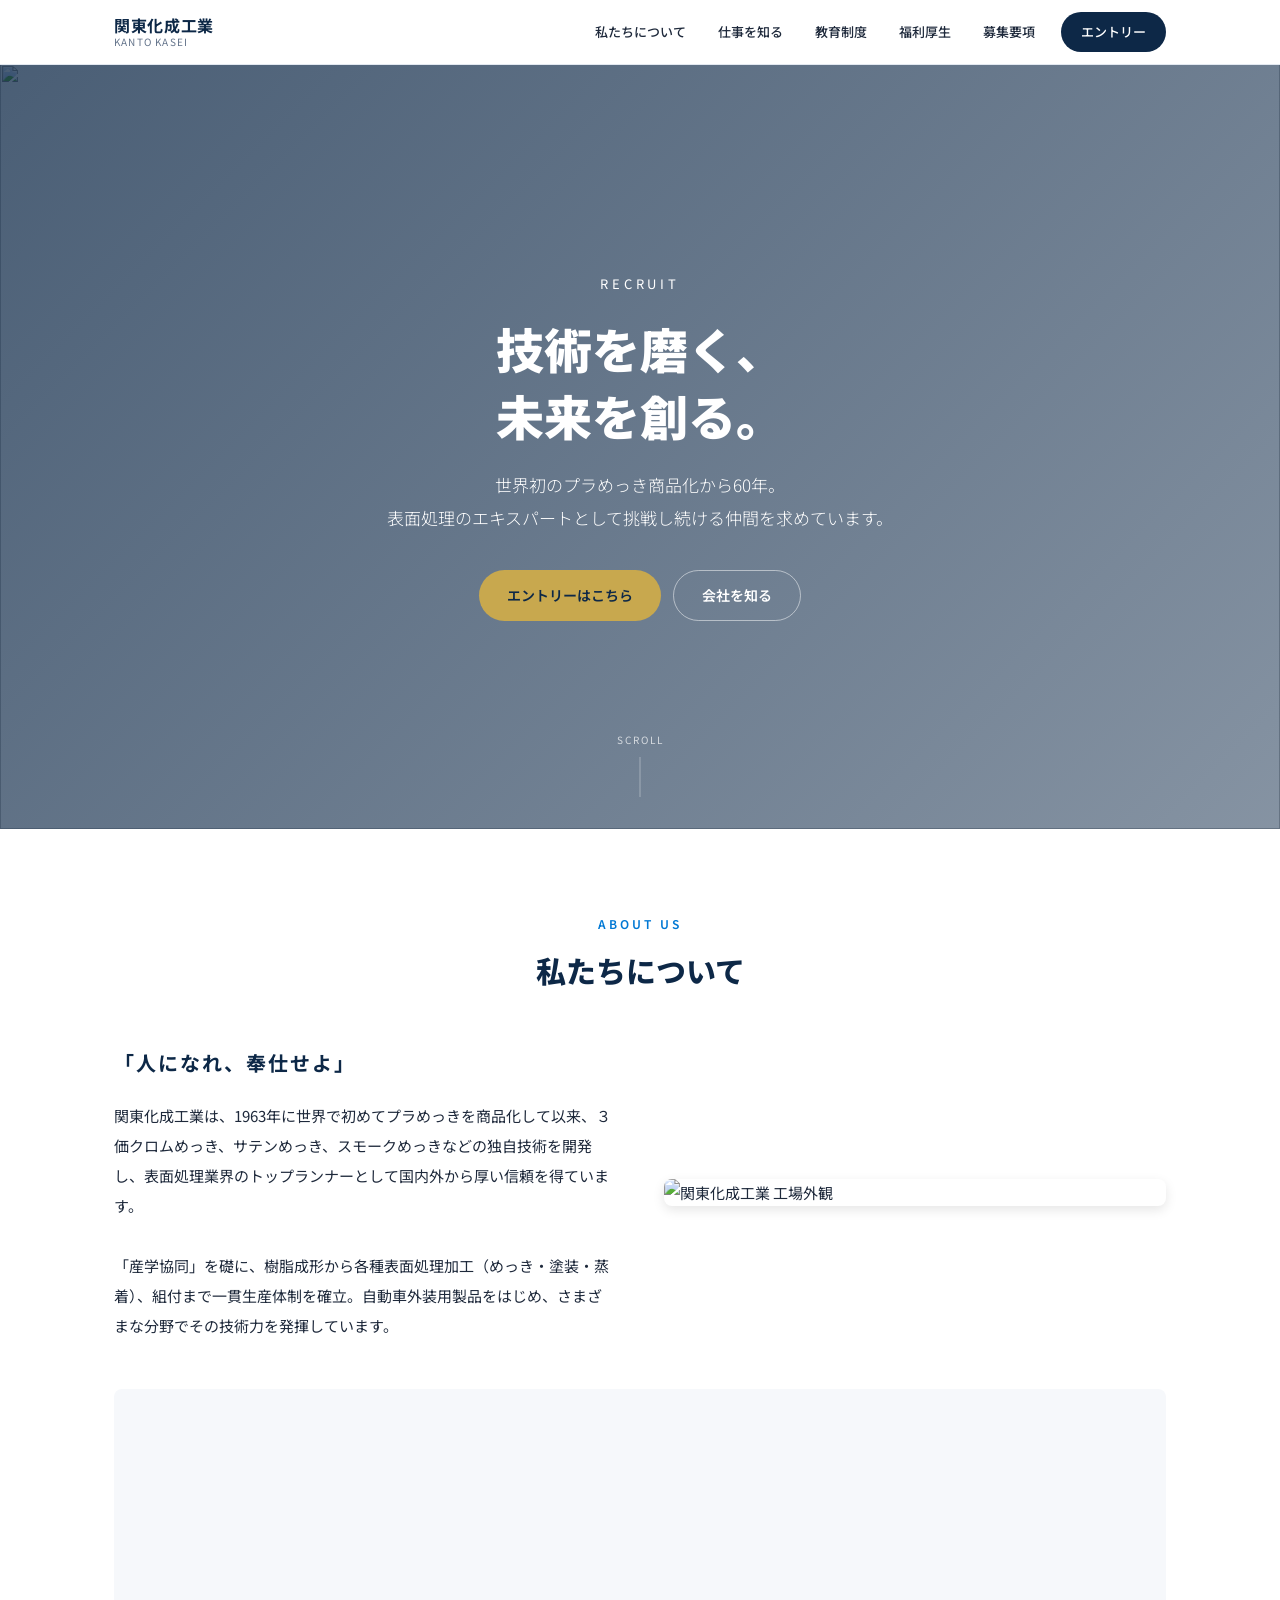
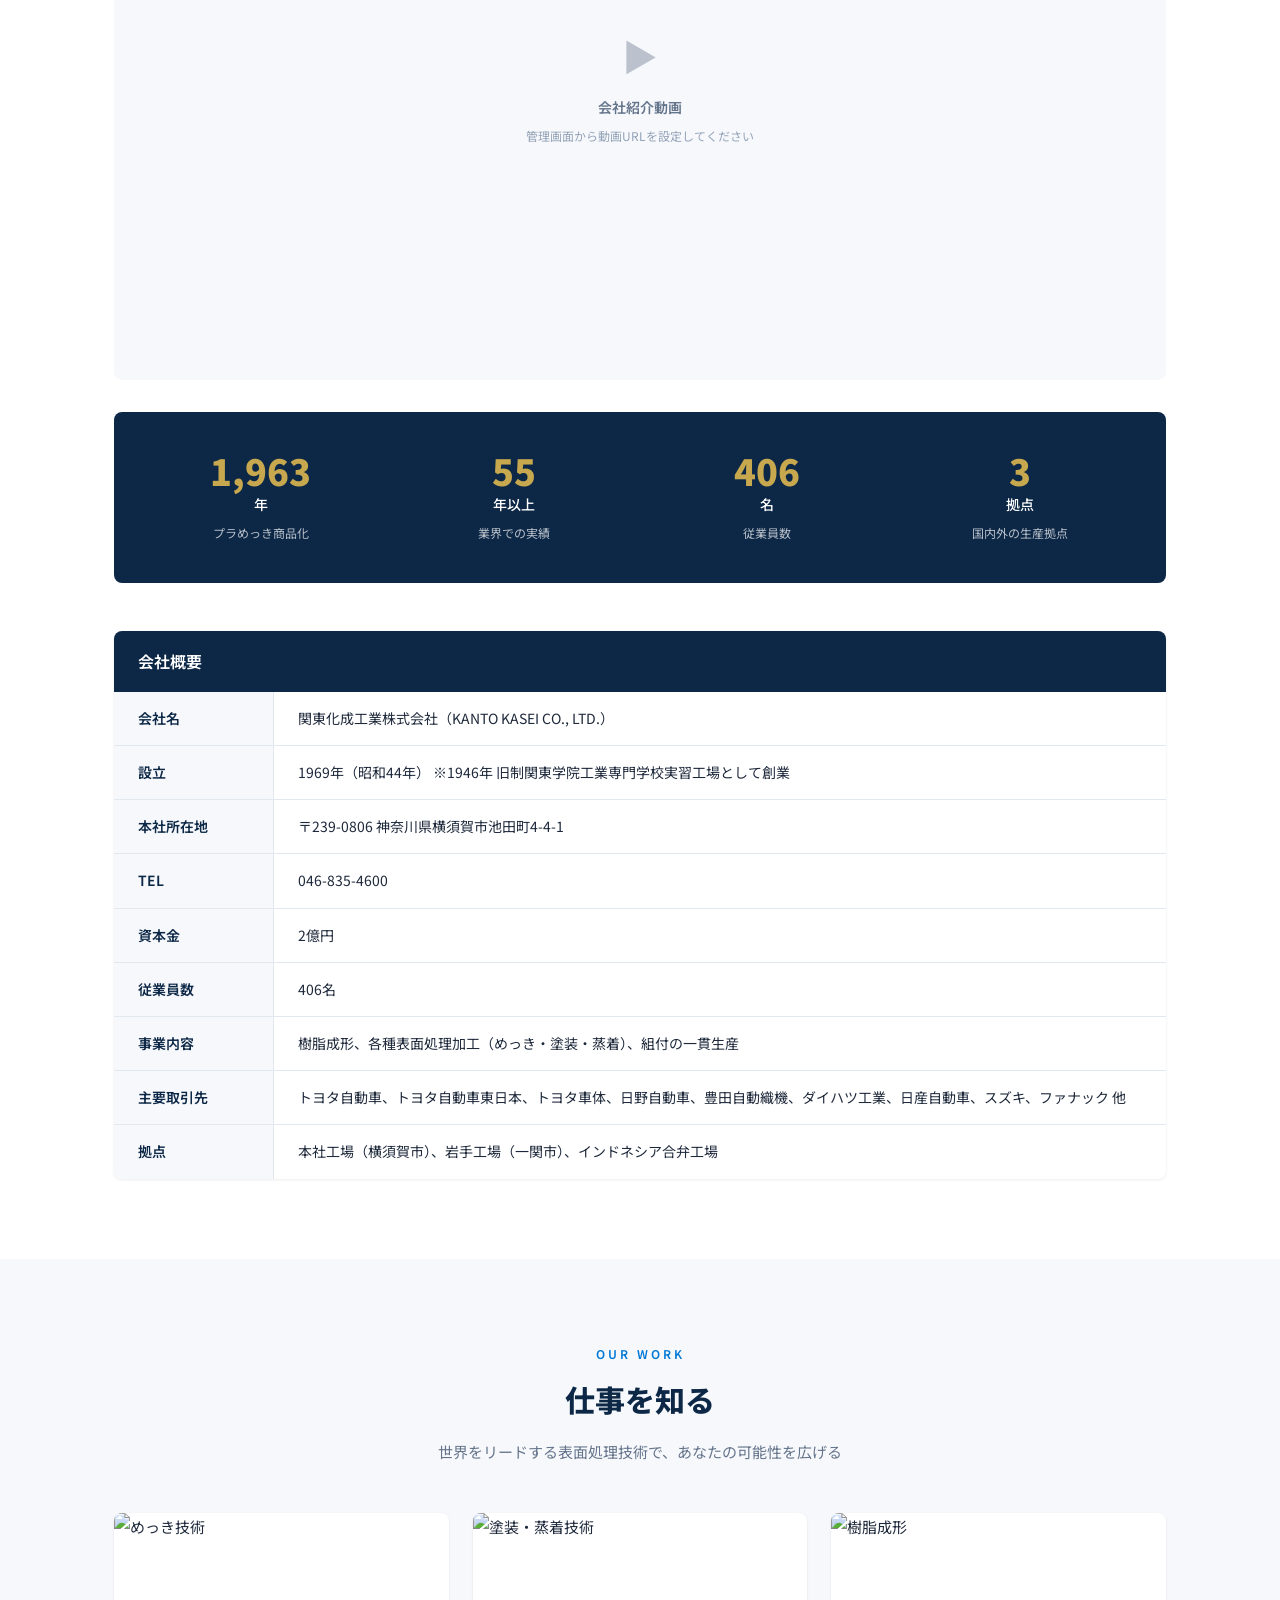
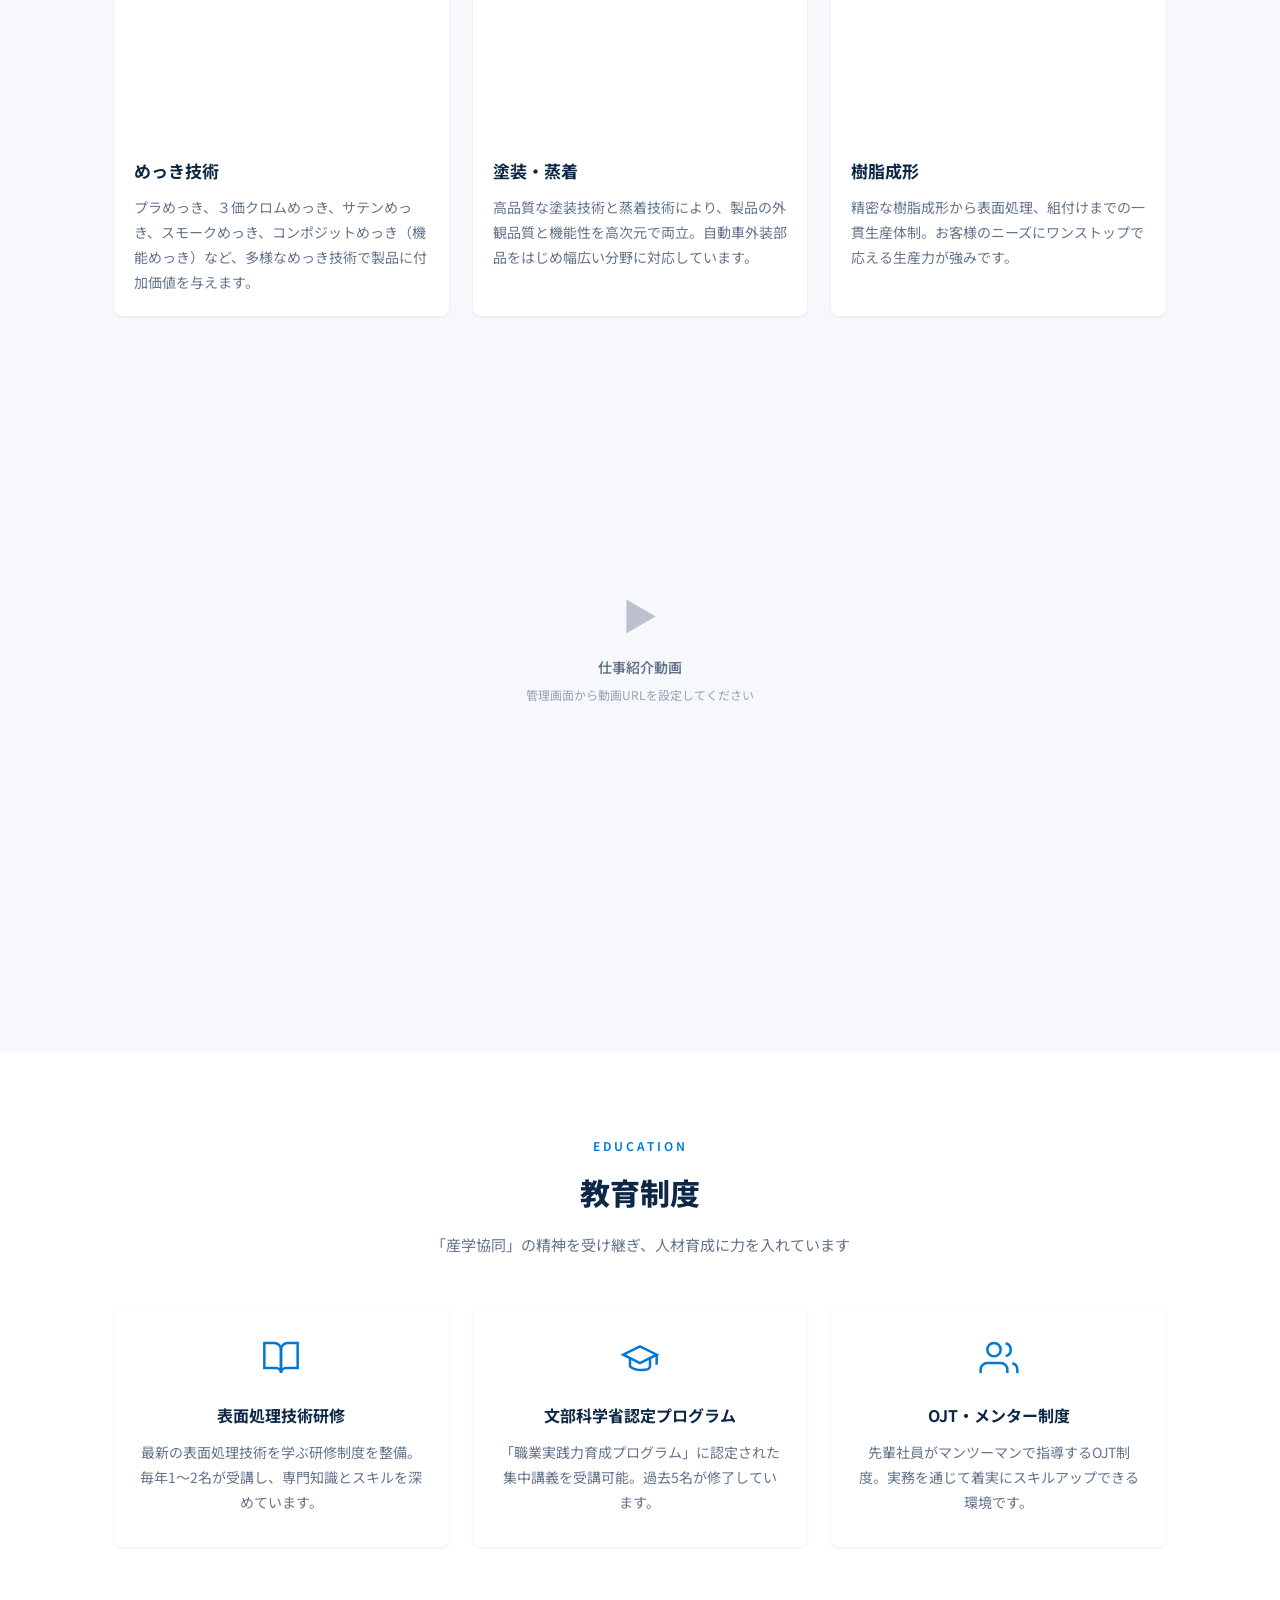
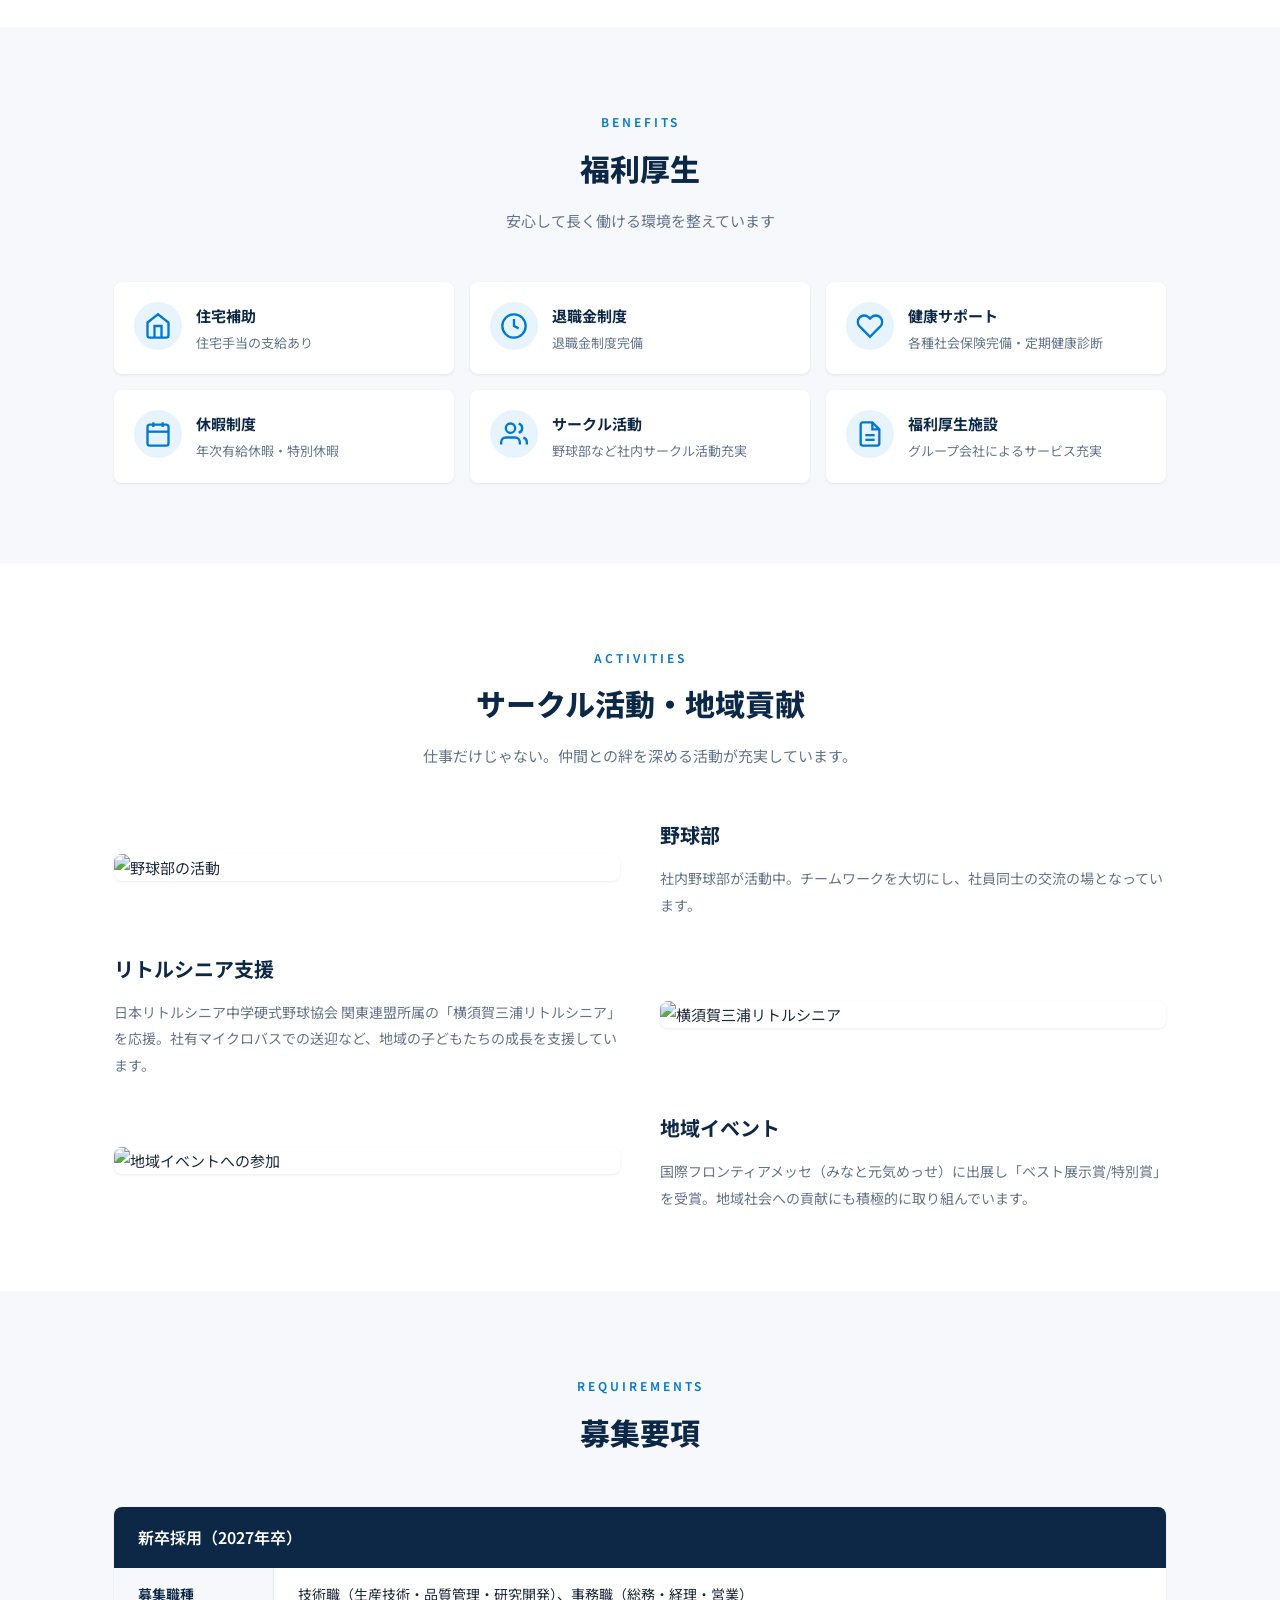
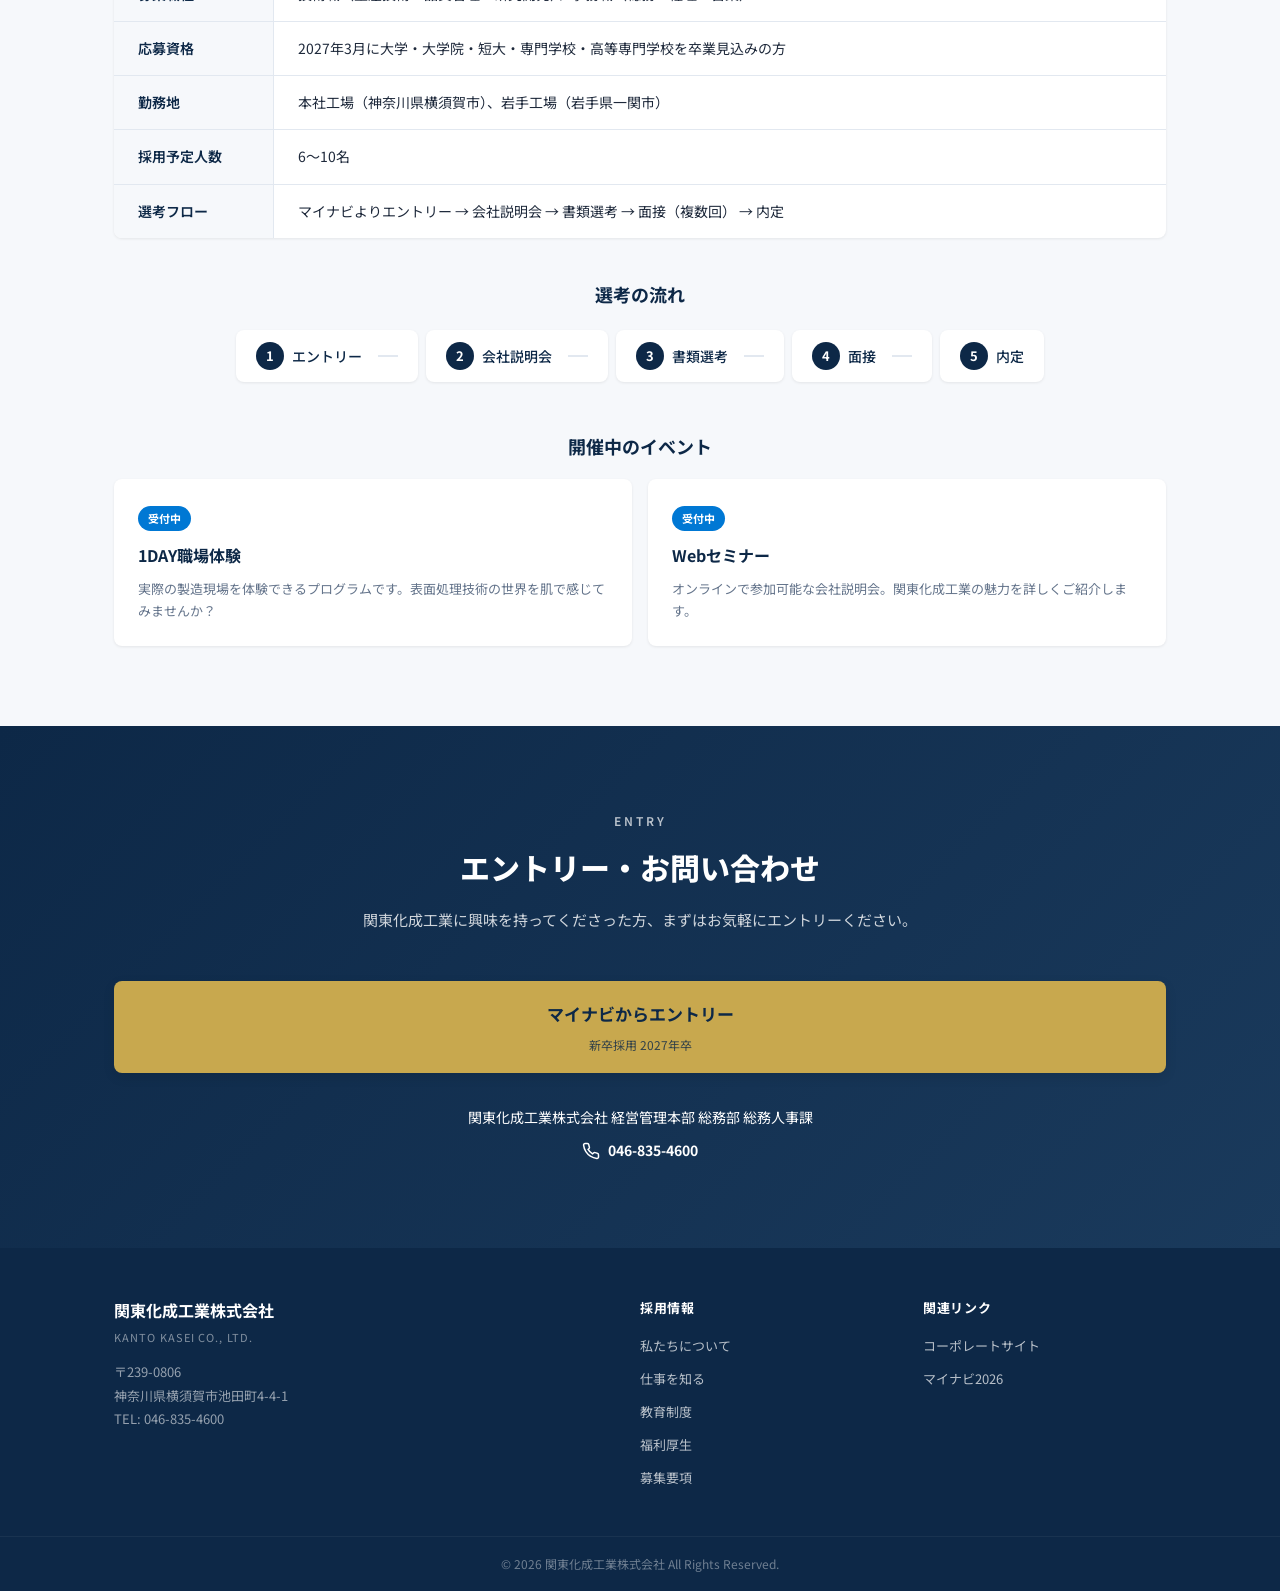
==== commit 6e008a4b: "refactor: サブページを削除し1枚LPにシンプル化 - work.html, education.html, benefits.html, activities.html, requireme" ====
--- a/index.html
+++ b/index.html
@@ -7,24 +7,15 @@
   <title>採用情報 | 関東化成工業株式会社</title>
   <link rel="preconnect" href="https://fonts.googleapis.com">
   <link rel="preconnect" href="https://fonts.gstatic.com" crossorigin>
-  <link href="https://fonts.googleapis.com/css2?family=Noto+Sans+JP:wght@300;400;500;700;900&family=Noto+Serif+JP:wght@700&display=swap" rel="stylesheet">
+  <link href="https://fonts.googleapis.com/css2?family=Noto+Sans+JP:wght@300;400;500;700;900&display=swap" rel="stylesheet">
   <link rel="stylesheet" href="style.css">
 </head>
-<body class="loading">
-  <!-- ローディング画面 -->
-  <div class="loading-screen">
-    <div class="loading-logo">KANTO KASEI</div>
-    <div class="loading-bar"><div class="loading-bar-inner"></div></div>
-  </div>
-
-  <!-- スクロールプログレスバー -->
-  <div class="scroll-progress"></div>
-
+<body>
   <a href="#main" class="skip-link">メインコンテンツへスキップ</a>
 
   <!-- ヘッダー -->
   <header class="header" id="header">
-    <div class="container header-inner">
+    <div class="header-inner">
       <a href="#" class="logo">
         <img src="" alt="" class="logo-img" id="logo-img" style="display:none;">
         <div class="logo-text-wrap" id="logo-text-wrap">
@@ -40,11 +31,10 @@
       <nav id="nav-menu" class="nav">
         <ul class="nav-list">
           <li><a href="#about" class="nav-link">私たちについて</a></li>
-          <li><a href="work.html" class="nav-link">仕事を知る</a></li>
-          <li><a href="education.html" class="nav-link">教育制度</a></li>
-          <li><a href="benefits.html" class="nav-link">福利厚生</a></li>
-          <li><a href="activities.html" class="nav-link">活動紹介</a></li>
-          <li><a href="requirements.html" class="nav-link">募集要項</a></li>
+          <li><a href="#work" class="nav-link">仕事を知る</a></li>
+          <li><a href="#education" class="nav-link">教育制度</a></li>
+          <li><a href="#benefits" class="nav-link">福利厚生</a></li>
+          <li><a href="#requirements" class="nav-link">募集要項</a></li>
           <li><a href="#entry" class="nav-link nav-link--cta">エントリー</a></li>
         </ul>
       </nav>
@@ -53,20 +43,19 @@
 
   <main id="main">
     <!-- ヒーロー -->
-    <section class="hero" id="hero" aria-labelledby="hero-heading">
+    <section class="hero" id="hero">
+      <div class="hero-bg">
+        <img src="https://placehold.co/1920x900/0d2847/ffffff?text=HERO+IMAGE" alt="" class="hero-bg-img" id="hero-bg-img" data-content-img="hero_image" data-visibility="hero_image">
+        <video autoplay muted loop playsinline class="hero-bg-video" id="hero-bg-video" style="display:none;" data-visibility="hero_video"></video>
+      </div>
       <div class="hero-overlay"></div>
-      <div class="hero-media">
-        <img src="https://placehold.co/1920x1080/0d2847/ffffff?text=HERO+IMAGE" alt="" class="hero-bg-img" id="hero-bg-img" data-content-img="hero_image" data-visibility="hero_image">
-        <video autoplay muted loop playsinline class="hero-bg-video" id="hero-bg-video" style="display:none;" data-visibility="hero_video"></video>
-      </div>
-      <div class="hero-particles"></div>
-      <div class="container hero-content">
-        <p class="hero-catch" data-animate>RECRUIT</p>
-        <h1 id="hero-heading" class="hero-title" data-animate data-content="hero_title">技術を磨く、<br>未来を創る。</h1>
+      <div class="hero-content">
+        <p class="hero-label" data-animate>RECRUIT</p>
+        <h1 class="hero-title" data-animate data-content="hero_title">技術を磨く、<br>未来を創る。</h1>
         <p class="hero-subtitle" data-animate data-content="hero_subtitle">世界初のプラめっき商品化から60年。<br>表面処理のエキスパートとして挑戦し続ける仲間を求めています。</p>
         <div class="hero-actions" data-animate>
           <a href="#entry" class="btn btn-primary">エントリーはこちら</a>
-          <a href="#about" class="btn btn-outline">会社を知る</a>
+          <a href="#about" class="btn btn-ghost">会社を知る</a>
         </div>
       </div>
       <div class="hero-scroll">
@@ -76,28 +65,24 @@
     </section>
 
     <!-- 私たちについて -->
-    <section class="section" id="about" aria-labelledby="about-heading">
-      <div class="container">
-        <div class="section-label" data-animate>ABOUT US</div>
-        <h2 id="about-heading" class="section-title" data-animate>私たちについて</h2>
-        <div class="about-intro" data-animate>
-          <blockquote class="about-ci">
-            <p data-content="about_ci">「人になれ、奉仕せよ」</p>
-            <cite>— 関東化成工業 CI</cite>
-          </blockquote>
-          <p class="about-desc" data-content="about_desc">関東化成工業は、1963年に世界で初めてプラめっきを商品化して以来、３価クロムめっき、サテンめっき、スモークめっきなどの独自技術を開発し、表面処理業界のトップランナーとして国内外から厚い信頼を得ています。
+    <section class="section" id="about">
+      <div class="container">
+        <div class="section-header" data-animate>
+          <span class="section-label">ABOUT US</span>
+          <h2 class="section-title">私たちについて</h2>
+        </div>
+
+        <div class="about-grid" data-animate>
+          <div class="about-text">
+            <blockquote class="about-ci">
+              <p data-content="about_ci">「人になれ、奉仕せよ」</p>
+            </blockquote>
+            <p class="about-desc" data-content="about_desc">関東化成工業は、1963年に世界で初めてプラめっきを商品化して以来、３価クロムめっき、サテンめっき、スモークめっきなどの独自技術を開発し、表面処理業界のトップランナーとして国内外から厚い信頼を得ています。
 
 「産学協同」を礎に、樹脂成形から各種表面処理加工（めっき・塗装・蒸着）、組付まで一貫生産体制を確立。自動車外装用製品をはじめ、さまざまな分野でその技術力を発揮しています。</p>
-        </div>
-
-        <div class="about-media-row" data-animate="fade-up">
-          <div class="media-slot" data-visibility="about_image_1">
+          </div>
+          <div class="about-media" data-visibility="about_image_1">
             <img src="https://placehold.co/600x400/0d2847/ffffff?text=工場外観" alt="関東化成工業 工場外観" data-content-img="about_image_1">
-            <p class="media-caption" data-content="about_caption_1">本社工場外観</p>
-          </div>
-          <div class="media-slot" data-visibility="about_image_2">
-            <img src="https://placehold.co/600x400/0d2847/ffffff?text=製造現場" alt="関東化成工業 製造現場" data-content-img="about_image_2">
-            <p class="media-caption" data-content="about_caption_2">製造現場の様子</p>
           </div>
         </div>
 
@@ -112,8 +97,33 @@
           </div>
         </div>
 
-        <div class="about-table" data-animate>
-          <h3 class="about-table-title">会社概要</h3>
+        <!-- 数字で見る -->
+        <div class="stats-row" data-animate>
+          <div class="stat-item">
+            <span class="stat-number" data-target="1963" data-content-attr="stat_1_number">0</span>
+            <span class="stat-unit" data-content="stat_1_unit">年</span>
+            <span class="stat-desc" data-content="stat_1_label">プラめっき商品化</span>
+          </div>
+          <div class="stat-item">
+            <span class="stat-number" data-target="55" data-content-attr="stat_2_number">0</span>
+            <span class="stat-unit" data-content="stat_2_unit">年以上</span>
+            <span class="stat-desc" data-content="stat_2_label">業界での実績</span>
+          </div>
+          <div class="stat-item">
+            <span class="stat-number" data-target="406" data-content-attr="stat_3_number">0</span>
+            <span class="stat-unit" data-content="stat_3_unit">名</span>
+            <span class="stat-desc" data-content="stat_3_label">従業員数</span>
+          </div>
+          <div class="stat-item">
+            <span class="stat-number" data-target="3" data-content-attr="stat_4_number">0</span>
+            <span class="stat-unit" data-content="stat_4_unit">拠点</span>
+            <span class="stat-desc" data-content="stat_4_label">国内外の生産拠点</span>
+          </div>
+        </div>
+
+        <!-- 会社概要テーブル -->
+        <div class="info-table" data-animate>
+          <h3 class="info-table-title">会社概要</h3>
           <dl class="info-list">
             <div class="info-row"><dt>会社名</dt><dd data-content="company_name">関東化成工業株式会社（KANTO KASEI CO., LTD.）</dd></div>
             <div class="info-row"><dt>設立</dt><dd data-content="company_founded">1969年（昭和44年） ※1946年 旧制関東学院工業専門学校実習工場として創業</dd></div>
@@ -129,71 +139,41 @@
       </div>
     </section>
 
-    <!-- 数字で見る関東化成 -->
-    <section class="stats" id="stats" aria-labelledby="stats-heading">
-      <div class="container">
-        <div class="section-label section-label--light" data-animate>NUMBERS</div>
-        <h2 id="stats-heading" class="section-title section-title--light" data-animate>数字で見る関東化成</h2>
-        <div class="stats-grid" data-stagger>
-          <div class="stat-card" data-animate>
-            <span class="stat-number" data-target="1963" data-content-attr="stat_1_number">0</span>
-            <span class="stat-unit" data-content="stat_1_unit">年</span>
-            <span class="stat-label" data-content="stat_1_label">プラめっき商品化</span>
-          </div>
-          <div class="stat-card" data-animate>
-            <span class="stat-number" data-target="55" data-content-attr="stat_2_number">0</span>
-            <span class="stat-unit" data-content="stat_2_unit">年以上</span>
-            <span class="stat-label" data-content="stat_2_label">業界での実績</span>
-          </div>
-          <div class="stat-card" data-animate>
-            <span class="stat-number" data-target="406" data-content-attr="stat_3_number">0</span>
-            <span class="stat-unit" data-content="stat_3_unit">名</span>
-            <span class="stat-label" data-content="stat_3_label">従業員数</span>
-          </div>
-          <div class="stat-card" data-animate>
-            <span class="stat-number" data-target="3" data-content-attr="stat_4_number">0</span>
-            <span class="stat-unit" data-content="stat_4_unit">拠点</span>
-            <span class="stat-label" data-content="stat_4_label">国内外の生産拠点</span>
-          </div>
-        </div>
-      </div>
-    </section>
-
     <!-- 仕事を知る -->
-    <section class="section section--alt" id="work" aria-labelledby="work-heading">
-      <div class="container">
-        <div class="section-label" data-animate>OUR WORK</div>
-        <h2 id="work-heading" class="section-title" data-animate>仕事を知る</h2>
-        <p class="section-subtitle" data-animate data-content="work_subtitle">世界をリードする表面処理技術で、あなたの可能性を広げる</p>
-        <div class="work-grid" data-stagger>
-          <div class="work-card" data-animate>
+    <section class="section section--accent" id="work">
+      <div class="container">
+        <div class="section-header" data-animate>
+          <span class="section-label">OUR WORK</span>
+          <h2 class="section-title">仕事を知る</h2>
+          <p class="section-subtitle" data-content="work_subtitle">世界をリードする表面処理技術で、あなたの可能性を広げる</p>
+        </div>
+
+        <div class="work-cards" data-animate>
+          <div class="work-card">
             <div class="work-card-img" data-visibility="work_images">
-              <img src="https://placehold.co/400x300/0d2847/ffffff?text=めっき技術" alt="めっき技術" data-content-img="work_image_1">
+              <img src="https://placehold.co/480x320/0d2847/ffffff?text=めっき技術" alt="めっき技術" data-content-img="work_image_1">
             </div>
             <div class="work-card-body">
               <h3 data-content="work_title_1">めっき技術</h3>
               <p data-content="work_desc_1">プラめっき、３価クロムめっき、サテンめっき、スモークめっき、コンポジットめっき（機能めっき）など、多様なめっき技術で製品に付加価値を与えます。</p>
-              <a href="work.html#mekki" class="work-card-link">詳しく見る <svg width="16" height="16" viewBox="0 0 24 24" fill="none" stroke="currentColor" stroke-width="2" stroke-linecap="round" stroke-linejoin="round"><polyline points="9 18 15 12 9 6"/></svg></a>
-            </div>
-          </div>
-          <div class="work-card" data-animate>
+            </div>
+          </div>
+          <div class="work-card">
             <div class="work-card-img" data-visibility="work_images">
-              <img src="https://placehold.co/400x300/0d2847/ffffff?text=塗装・蒸着" alt="塗装・蒸着技術" data-content-img="work_image_2">
+              <img src="https://placehold.co/480x320/0d2847/ffffff?text=塗装・蒸着" alt="塗装・蒸着技術" data-content-img="work_image_2">
             </div>
             <div class="work-card-body">
               <h3 data-content="work_title_2">塗装・蒸着</h3>
               <p data-content="work_desc_2">高品質な塗装技術と蒸着技術により、製品の外観品質と機能性を高次元で両立。自動車外装部品をはじめ幅広い分野に対応しています。</p>
-              <a href="work.html#tosou" class="work-card-link">詳しく見る <svg width="16" height="16" viewBox="0 0 24 24" fill="none" stroke="currentColor" stroke-width="2" stroke-linecap="round" stroke-linejoin="round"><polyline points="9 18 15 12 9 6"/></svg></a>
-            </div>
-          </div>
-          <div class="work-card" data-animate>
+            </div>
+          </div>
+          <div class="work-card">
             <div class="work-card-img" data-visibility="work_images">
-              <img src="https://placehold.co/400x300/0d2847/ffffff?text=樹脂成形" alt="樹脂成形" data-content-img="work_image_3">
+              <img src="https://placehold.co/480x320/0d2847/ffffff?text=樹脂成形" alt="樹脂成形" data-content-img="work_image_3">
             </div>
             <div class="work-card-body">
               <h3 data-content="work_title_3">樹脂成形</h3>
               <p data-content="work_desc_3">精密な樹脂成形から表面処理、組付けまでの一貫生産体制。お客様のニーズにワンストップで応える生産力が強みです。</p>
-              <a href="work.html#jushi" class="work-card-link">詳しく見る <svg width="16" height="16" viewBox="0 0 24 24" fill="none" stroke="currentColor" stroke-width="2" stroke-linecap="round" stroke-linejoin="round"><polyline points="9 18 15 12 9 6"/></svg></a>
             </div>
           </div>
         </div>
@@ -211,29 +191,31 @@
     </section>
 
     <!-- 教育制度 -->
-    <section class="section" id="education" aria-labelledby="education-heading">
-      <div class="container">
-        <div class="section-label" data-animate>EDUCATION</div>
-        <h2 id="education-heading" class="section-title" data-animate>教育制度</h2>
-        <p class="section-subtitle" data-animate data-content="education_subtitle">「産学協同」の精神を受け継ぎ、人材育成に力を入れています</p>
-        <div class="education-grid" data-stagger>
-          <div class="education-card" data-animate>
-            <div class="education-icon">
-              <svg width="48" height="48" viewBox="0 0 24 24" fill="none" stroke="currentColor" stroke-width="1.5" stroke-linecap="round" stroke-linejoin="round"><path d="M2 3h6a4 4 0 0 1 4 4v14a3 3 0 0 0-3-3H2z"/><path d="M22 3h-6a4 4 0 0 0-4 4v14a3 3 0 0 1 3-3h7z"/></svg>
+    <section class="section" id="education">
+      <div class="container">
+        <div class="section-header" data-animate>
+          <span class="section-label">EDUCATION</span>
+          <h2 class="section-title">教育制度</h2>
+          <p class="section-subtitle" data-content="education_subtitle">「産学協同」の精神を受け継ぎ、人材育成に力を入れています</p>
+        </div>
+        <div class="feature-cards" data-animate>
+          <div class="feature-card">
+            <div class="feature-card-icon">
+              <svg width="40" height="40" viewBox="0 0 24 24" fill="none" stroke="currentColor" stroke-width="1.5"><path d="M2 3h6a4 4 0 0 1 4 4v14a3 3 0 0 0-3-3H2z"/><path d="M22 3h-6a4 4 0 0 0-4 4v14a3 3 0 0 1 3-3h7z"/></svg>
             </div>
             <h3 data-content="edu_title_1">表面処理技術研修</h3>
             <p data-content="edu_desc_1">最新の表面処理技術を学ぶ研修制度を整備。毎年1〜2名が受講し、専門知識とスキルを深めています。</p>
           </div>
-          <div class="education-card" data-animate>
-            <div class="education-icon">
-              <svg width="48" height="48" viewBox="0 0 24 24" fill="none" stroke="currentColor" stroke-width="1.5" stroke-linecap="round" stroke-linejoin="round"><path d="M22 10v6M2 10l10-5 10 5-10 5z"/><path d="M6 12v5c3 3 12 3 12 0v-5"/></svg>
+          <div class="feature-card">
+            <div class="feature-card-icon">
+              <svg width="40" height="40" viewBox="0 0 24 24" fill="none" stroke="currentColor" stroke-width="1.5"><path d="M22 10v6M2 10l10-5 10 5-10 5z"/><path d="M6 12v5c3 3 12 3 12 0v-5"/></svg>
             </div>
             <h3 data-content="edu_title_2">文部科学省認定プログラム</h3>
             <p data-content="edu_desc_2">「職業実践力育成プログラム」に認定された集中講義を受講可能。過去5名が修了しています。</p>
           </div>
-          <div class="education-card" data-animate>
-            <div class="education-icon">
-              <svg width="48" height="48" viewBox="0 0 24 24" fill="none" stroke="currentColor" stroke-width="1.5" stroke-linecap="round" stroke-linejoin="round"><path d="M17 21v-2a4 4 0 0 0-4-4H5a4 4 0 0 0-4 4v2"/><circle cx="9" cy="7" r="4"/><path d="M23 21v-2a4 4 0 0 0-3-3.87"/><path d="M16 3.13a4 4 0 0 1 0 7.75"/></svg>
+          <div class="feature-card">
+            <div class="feature-card-icon">
+              <svg width="40" height="40" viewBox="0 0 24 24" fill="none" stroke="currentColor" stroke-width="1.5"><path d="M17 21v-2a4 4 0 0 0-4-4H5a4 4 0 0 0-4 4v2"/><circle cx="9" cy="7" r="4"/><path d="M23 21v-2a4 4 0 0 0-3-3.87"/><path d="M16 3.13a4 4 0 0 1 0 7.75"/></svg>
             </div>
             <h3 data-content="edu_title_3">OJT・メンター制度</h3>
             <p data-content="edu_desc_3">先輩社員がマンツーマンで指導するOJT制度。実務を通じて着実にスキルアップできる環境です。</p>
@@ -243,75 +225,74 @@
     </section>
 
     <!-- 福利厚生 -->
-    <section class="section section--alt" id="benefits" aria-labelledby="benefits-heading">
-      <div class="container">
-        <div class="section-label" data-animate>BENEFITS</div>
-        <h2 id="benefits-heading" class="section-title" data-animate>福利厚生</h2>
-        <p class="section-subtitle" data-animate data-content="benefits_subtitle">安心して長く働ける環境を整えています</p>
-        <div class="benefits-grid" data-stagger>
-          <div class="benefit-card" data-animate>
-            <div class="benefit-icon"><svg width="32" height="32" viewBox="0 0 24 24" fill="none" stroke="currentColor" stroke-width="2" stroke-linecap="round" stroke-linejoin="round"><path d="M3 9l9-7 9 7v11a2 2 0 0 1-2 2H5a2 2 0 0 1-2-2z"/><polyline points="9 22 9 12 15 12 15 22"/></svg></div>
+    <section class="section section--accent" id="benefits">
+      <div class="container">
+        <div class="section-header" data-animate>
+          <span class="section-label">BENEFITS</span>
+          <h2 class="section-title">福利厚生</h2>
+          <p class="section-subtitle" data-content="benefits_subtitle">安心して長く働ける環境を整えています</p>
+        </div>
+        <div class="benefit-grid" data-animate>
+          <div class="benefit-item">
+            <div class="benefit-icon"><svg width="28" height="28" viewBox="0 0 24 24" fill="none" stroke="currentColor" stroke-width="2"><path d="M3 9l9-7 9 7v11a2 2 0 0 1-2 2H5a2 2 0 0 1-2-2z"/><polyline points="9 22 9 12 15 12 15 22"/></svg></div>
             <div><h3 data-content="benefit_title_1">住宅補助</h3><p data-content="benefit_desc_1">住宅手当の支給あり</p></div>
           </div>
-          <div class="benefit-card" data-animate>
-            <div class="benefit-icon"><svg width="32" height="32" viewBox="0 0 24 24" fill="none" stroke="currentColor" stroke-width="2" stroke-linecap="round" stroke-linejoin="round"><circle cx="12" cy="12" r="10"/><path d="M12 6v6l4 2"/></svg></div>
+          <div class="benefit-item">
+            <div class="benefit-icon"><svg width="28" height="28" viewBox="0 0 24 24" fill="none" stroke="currentColor" stroke-width="2"><circle cx="12" cy="12" r="10"/><path d="M12 6v6l4 2"/></svg></div>
             <div><h3 data-content="benefit_title_2">退職金制度</h3><p data-content="benefit_desc_2">退職金制度完備</p></div>
           </div>
-          <div class="benefit-card" data-animate>
-            <div class="benefit-icon"><svg width="32" height="32" viewBox="0 0 24 24" fill="none" stroke="currentColor" stroke-width="2" stroke-linecap="round" stroke-linejoin="round"><path d="M20.84 4.61a5.5 5.5 0 0 0-7.78 0L12 5.67l-1.06-1.06a5.5 5.5 0 0 0-7.78 7.78l1.06 1.06L12 21.23l7.78-7.78 1.06-1.06a5.5 5.5 0 0 0 0-7.78z"/></svg></div>
+          <div class="benefit-item">
+            <div class="benefit-icon"><svg width="28" height="28" viewBox="0 0 24 24" fill="none" stroke="currentColor" stroke-width="2"><path d="M20.84 4.61a5.5 5.5 0 0 0-7.78 0L12 5.67l-1.06-1.06a5.5 5.5 0 0 0-7.78 7.78l1.06 1.06L12 21.23l7.78-7.78 1.06-1.06a5.5 5.5 0 0 0 0-7.78z"/></svg></div>
             <div><h3 data-content="benefit_title_3">健康サポート</h3><p data-content="benefit_desc_3">各種社会保険完備・定期健康診断</p></div>
           </div>
-          <div class="benefit-card" data-animate>
-            <div class="benefit-icon"><svg width="32" height="32" viewBox="0 0 24 24" fill="none" stroke="currentColor" stroke-width="2" stroke-linecap="round" stroke-linejoin="round"><rect x="3" y="4" width="18" height="18" rx="2" ry="2"/><line x1="16" y1="2" x2="16" y2="6"/><line x1="8" y1="2" x2="8" y2="6"/><line x1="3" y1="10" x2="21" y2="10"/></svg></div>
+          <div class="benefit-item">
+            <div class="benefit-icon"><svg width="28" height="28" viewBox="0 0 24 24" fill="none" stroke="currentColor" stroke-width="2"><rect x="3" y="4" width="18" height="18" rx="2" ry="2"/><line x1="16" y1="2" x2="16" y2="6"/><line x1="8" y1="2" x2="8" y2="6"/><line x1="3" y1="10" x2="21" y2="10"/></svg></div>
             <div><h3 data-content="benefit_title_4">休暇制度</h3><p data-content="benefit_desc_4">年次有給休暇・特別休暇</p></div>
           </div>
-          <div class="benefit-card" data-animate>
-            <div class="benefit-icon"><svg width="32" height="32" viewBox="0 0 24 24" fill="none" stroke="currentColor" stroke-width="2" stroke-linecap="round" stroke-linejoin="round"><path d="M17 21v-2a4 4 0 0 0-4-4H5a4 4 0 0 0-4 4v2"/><circle cx="9" cy="7" r="4"/><path d="M23 21v-2a4 4 0 0 0-3-3.87"/><path d="M16 3.13a4 4 0 0 1 0 7.75"/></svg></div>
+          <div class="benefit-item">
+            <div class="benefit-icon"><svg width="28" height="28" viewBox="0 0 24 24" fill="none" stroke="currentColor" stroke-width="2"><path d="M17 21v-2a4 4 0 0 0-4-4H5a4 4 0 0 0-4 4v2"/><circle cx="9" cy="7" r="4"/><path d="M23 21v-2a4 4 0 0 0-3-3.87"/><path d="M16 3.13a4 4 0 0 1 0 7.75"/></svg></div>
             <div><h3 data-content="benefit_title_5">サークル活動</h3><p data-content="benefit_desc_5">野球部など社内サークル活動充実</p></div>
           </div>
-          <div class="benefit-card" data-animate>
-            <div class="benefit-icon"><svg width="32" height="32" viewBox="0 0 24 24" fill="none" stroke="currentColor" stroke-width="2" stroke-linecap="round" stroke-linejoin="round"><path d="M14 2H6a2 2 0 0 0-2 2v16a2 2 0 0 0 2 2h12a2 2 0 0 0 2-2V8z"/><polyline points="14 2 14 8 20 8"/><line x1="16" y1="13" x2="8" y2="13"/><line x1="16" y1="17" x2="8" y2="17"/></svg></div>
+          <div class="benefit-item">
+            <div class="benefit-icon"><svg width="28" height="28" viewBox="0 0 24 24" fill="none" stroke="currentColor" stroke-width="2"><path d="M14 2H6a2 2 0 0 0-2 2v16a2 2 0 0 0 2 2h12a2 2 0 0 0 2-2V8z"/><polyline points="14 2 14 8 20 8"/><line x1="16" y1="13" x2="8" y2="13"/><line x1="16" y1="17" x2="8" y2="17"/></svg></div>
             <div><h3 data-content="benefit_title_6">福利厚生施設</h3><p data-content="benefit_desc_6">グループ会社によるサービス充実</p></div>
           </div>
         </div>
-        <div class="benefits-media" data-animate data-visibility="benefits_image">
-          <div class="media-slot">
-            <img src="https://placehold.co/800x400/0d2847/ffffff?text=福利厚生イメージ" alt="福利厚生" data-content-img="benefits_image">
-          </div>
-        </div>
-      </div>
-    </section>
-
-    <!-- サークル活動・地域貢献 -->
-    <section class="section" id="activities" aria-labelledby="activities-heading">
-      <div class="container">
-        <div class="section-label" data-animate>ACTIVITIES</div>
-        <h2 id="activities-heading" class="section-title" data-animate>サークル活動・地域貢献</h2>
-        <p class="section-subtitle" data-animate data-content="activities_subtitle">仕事だけじゃない。仲間との絆を深める活動が充実しています。</p>
-        <div class="activities-grid" data-stagger>
-          <div class="activity-card" data-animate>
-            <div class="activity-card-img" data-visibility="activity_images">
-              <img src="https://placehold.co/500x350/0d2847/ffffff?text=野球部" alt="野球部の活動" data-content-img="activity_image_1">
-            </div>
-            <div class="activity-card-body">
+      </div>
+    </section>
+
+    <!-- 活動紹介 -->
+    <section class="section" id="activities">
+      <div class="container">
+        <div class="section-header" data-animate>
+          <span class="section-label">ACTIVITIES</span>
+          <h2 class="section-title">サークル活動・地域貢献</h2>
+          <p class="section-subtitle" data-content="activities_subtitle">仕事だけじゃない。仲間との絆を深める活動が充実しています。</p>
+        </div>
+        <div class="activity-list" data-animate>
+          <div class="activity-row">
+            <div class="activity-img" data-visibility="activity_images">
+              <img src="https://placehold.co/480x320/0d2847/ffffff?text=野球部" alt="野球部の活動" data-content-img="activity_image_1">
+            </div>
+            <div class="activity-body">
               <h3 data-content="activity_title_1">野球部</h3>
               <p data-content="activity_desc_1">社内野球部が活動中。チームワークを大切にし、社員同士の交流の場となっています。</p>
             </div>
           </div>
-          <div class="activity-card" data-animate>
-            <div class="activity-card-img" data-visibility="activity_images">
-              <img src="https://placehold.co/500x350/0d2847/ffffff?text=リトルシニア支援" alt="横須賀三浦リトルシニア" data-content-img="activity_image_2">
-            </div>
-            <div class="activity-card-body">
+          <div class="activity-row activity-row--reverse">
+            <div class="activity-img" data-visibility="activity_images">
+              <img src="https://placehold.co/480x320/0d2847/ffffff?text=リトルシニア支援" alt="横須賀三浦リトルシニア" data-content-img="activity_image_2">
+            </div>
+            <div class="activity-body">
               <h3 data-content="activity_title_2">リトルシニア支援</h3>
               <p data-content="activity_desc_2">日本リトルシニア中学硬式野球協会 関東連盟所属の「横須賀三浦リトルシニア」を応援。社有マイクロバスでの送迎など、地域の子どもたちの成長を支援しています。</p>
             </div>
           </div>
-          <div class="activity-card" data-animate>
-            <div class="activity-card-img" data-visibility="activity_images">
-              <img src="https://placehold.co/500x350/0d2847/ffffff?text=地域イベント" alt="地域イベントへの参加" data-content-img="activity_image_3">
-            </div>
-            <div class="activity-card-body">
+          <div class="activity-row">
+            <div class="activity-img" data-visibility="activity_images">
+              <img src="https://placehold.co/480x320/0d2847/ffffff?text=地域イベント" alt="地域イベントへの参加" data-content-img="activity_image_3">
+            </div>
+            <div class="activity-body">
               <h3 data-content="activity_title_3">地域イベント</h3>
               <p data-content="activity_desc_3">国際フロンティアメッセ（みなと元気めっせ）に出展し「ベスト展示賞/特別賞」を受賞。地域社会への貢献にも積極的に取り組んでいます。</p>
             </div>
@@ -321,12 +302,14 @@
     </section>
 
     <!-- 募集要項 -->
-    <section class="section section--alt" id="requirements" aria-labelledby="requirements-heading">
-      <div class="container">
-        <div class="section-label" data-animate>REQUIREMENTS</div>
-        <h2 id="requirements-heading" class="section-title" data-animate>募集要項</h2>
-        <div class="requirements-card" data-animate>
-          <h3 class="requirements-type" data-content="req_type">新卒採用（2027年卒）</h3>
+    <section class="section section--accent" id="requirements">
+      <div class="container">
+        <div class="section-header" data-animate>
+          <span class="section-label">REQUIREMENTS</span>
+          <h2 class="section-title">募集要項</h2>
+        </div>
+        <div class="req-card" data-animate>
+          <h3 class="req-type" data-content="req_type">新卒採用（2027年卒）</h3>
           <dl class="info-list">
             <div class="info-row"><dt>募集職種</dt><dd data-content="req_positions">技術職（生産技術・品質管理・研究開発）、事務職（総務・経理・営業）</dd></div>
             <div class="info-row"><dt>応募資格</dt><dd data-content="req_qualifications">2027年3月に大学・大学院・短大・専門学校・高等専門学校を卒業見込みの方</dd></div>
@@ -334,20 +317,29 @@
             <div class="info-row"><dt>採用予定人数</dt><dd data-content="req_count">6〜10名</dd></div>
             <div class="info-row"><dt>選考フロー</dt><dd data-content="req_flow">マイナビよりエントリー → 会社説明会 → 書類選考 → 面接（複数回） → 内定</dd></div>
           </dl>
-          <div class="requirements-note">
-            <p>※ 詳しい募集条件・待遇については、マイナビのエントリーページをご確認ください。</p>
-          </div>
-        </div>
-        <div class="requirements-events" data-animate>
+        </div>
+
+        <div class="selection-flow" data-animate>
+          <h3 class="selection-flow-title">選考の流れ</h3>
+          <div class="flow-steps">
+            <div class="flow-step"><span class="flow-num">1</span><span class="flow-text">エントリー</span></div>
+            <div class="flow-step"><span class="flow-num">2</span><span class="flow-text">会社説明会</span></div>
+            <div class="flow-step"><span class="flow-num">3</span><span class="flow-text">書類選考</span></div>
+            <div class="flow-step"><span class="flow-num">4</span><span class="flow-text">面接</span></div>
+            <div class="flow-step"><span class="flow-num">5</span><span class="flow-text">内定</span></div>
+          </div>
+        </div>
+
+        <div class="event-area" data-animate>
           <h3>開催中のイベント</h3>
           <div class="event-cards">
             <div class="event-card">
-              <div class="event-badge">受付中</div>
+              <span class="event-badge">受付中</span>
               <h4 data-content="event_title_1">1DAY職場体験</h4>
               <p data-content="event_desc_1">実際の製造現場を体験できるプログラムです。表面処理技術の世界を肌で感じてみませんか？</p>
             </div>
             <div class="event-card">
-              <div class="event-badge">受付中</div>
+              <span class="event-badge">受付中</span>
               <h4 data-content="event_title_2">Webセミナー</h4>
               <p data-content="event_desc_2">オンラインで参加可能な会社説明会。関東化成工業の魅力を詳しくご紹介します。</p>
             </div>
@@ -357,22 +349,23 @@
     </section>
 
     <!-- エントリー -->
-    <section class="entry-section" id="entry" aria-labelledby="entry-heading">
-      <div class="container entry-container">
-        <div class="section-label section-label--light" data-animate>ENTRY</div>
-        <h2 id="entry-heading" class="section-title section-title--light" data-animate>エントリー・お問い合わせ</h2>
-        <p class="entry-desc" data-animate data-content="entry_desc">関東化成工業に興味を持ってくださった方、まずはお気軽にエントリーください。</p>
-        <div class="entry-buttons" data-animate>
+    <section class="entry-section" id="entry">
+      <div class="container">
+        <div class="section-header" data-animate>
+          <span class="section-label section-label--light">ENTRY</span>
+          <h2 class="section-title section-title--light">エントリー・お問い合わせ</h2>
+          <p class="entry-desc" data-content="entry_desc">関東化成工業に興味を持ってくださった方、まずはお気軽にエントリーください。</p>
+        </div>
+        <div class="entry-cta" data-animate>
           <a href="https://job.mynavi.jp/26/pc/search/corp50547/outline.html" target="_blank" rel="noopener noreferrer" class="btn btn-entry" id="entry-link">
             <span class="btn-entry-label">マイナビからエントリー</span>
             <span class="btn-entry-sub">新卒採用 2027年卒</span>
           </a>
         </div>
         <div class="entry-contact" data-animate>
-          <h3>採用に関するお問い合わせ</h3>
           <p data-content="entry_department">関東化成工業株式会社 経営管理本部 総務部 総務人事課</p>
           <p class="entry-tel">
-            <svg width="20" height="20" viewBox="0 0 24 24" fill="none" stroke="currentColor" stroke-width="2" stroke-linecap="round" stroke-linejoin="round"><path d="M22 16.92v3a2 2 0 0 1-2.18 2 19.79 19.79 0 0 1-8.63-3.07 19.5 19.5 0 0 1-6-6 19.79 19.79 0 0 1-3.07-8.67A2 2 0 0 1 4.11 2h3a2 2 0 0 1 2 1.72 12.84 12.84 0 0 0 .7 2.81 2 2 0 0 1-.45 2.11L8.09 9.91a16 16 0 0 0 6 6l1.27-1.27a2 2 0 0 1 2.11-.45 12.84 12.84 0 0 0 2.81.7A2 2 0 0 1 22 16.92z"/></svg>
+            <svg width="18" height="18" viewBox="0 0 24 24" fill="none" stroke="currentColor" stroke-width="2"><path d="M22 16.92v3a2 2 0 0 1-2.18 2 19.79 19.79 0 0 1-8.63-3.07 19.5 19.5 0 0 1-6-6 19.79 19.79 0 0 1-3.07-8.67A2 2 0 0 1 4.11 2h3a2 2 0 0 1 2 1.72 12.84 12.84 0 0 0 .7 2.81 2 2 0 0 1-.45 2.11L8.09 9.91a16 16 0 0 0 6 6l1.27-1.27a2 2 0 0 1 2.11-.45 12.84 12.84 0 0 0 2.81.7A2 2 0 0 1 22 16.92z"/></svg>
             <span data-content="entry_tel">046-835-4600</span>
           </p>
         </div>
@@ -381,27 +374,26 @@
   </main>
 
   <!-- トップへ戻る -->
-  <button class="back-to-top" aria-label="ページトップへ戻る">
+  <button class="back-to-top" id="back-to-top" aria-label="ページトップへ戻る">
     <svg width="20" height="20" viewBox="0 0 24 24" fill="none" stroke="currentColor" stroke-width="2.5" stroke-linecap="round" stroke-linejoin="round"><polyline points="18 15 12 9 6 15"/></svg>
   </button>
 
   <!-- フッター -->
   <footer class="footer">
-    <div class="container footer-grid">
+    <div class="container footer-inner">
       <div class="footer-col">
         <p class="footer-logo">関東化成工業株式会社</p>
         <p class="footer-en">KANTO KASEI CO., LTD.</p>
-        <p class="footer-desc">〒239-0806<br>神奈川県横須賀市池田町4-4-1<br>TEL: 046-835-4600</p>
+        <p class="footer-addr">〒239-0806<br>神奈川県横須賀市池田町4-4-1<br>TEL: 046-835-4600</p>
       </div>
       <div class="footer-col">
         <h3 class="footer-heading">採用情報</h3>
         <ul class="footer-nav">
-          <li><a href="index.html#about">私たちについて</a></li>
-          <li><a href="work.html">仕事を知る</a></li>
-          <li><a href="education.html">教育制度</a></li>
-          <li><a href="benefits.html">福利厚生</a></li>
-          <li><a href="activities.html">活動紹介</a></li>
-          <li><a href="requirements.html">募集要項</a></li>
+          <li><a href="#about">私たちについて</a></li>
+          <li><a href="#work">仕事を知る</a></li>
+          <li><a href="#education">教育制度</a></li>
+          <li><a href="#benefits">福利厚生</a></li>
+          <li><a href="#requirements">募集要項</a></li>
         </ul>
       </div>
       <div class="footer-col">
@@ -412,11 +404,7 @@
         </ul>
       </div>
     </div>
-    <div class="footer-bottom">
-      <div class="container">
-        <p>&copy; 2026 関東化成工業株式会社 All Rights Reserved.</p>
-      </div>
-    </div>
+    <div class="footer-bottom"><div class="container"><p>&copy; 2026 関東化成工業株式会社 All Rights Reserved.</p></div></div>
   </footer>
 
   <script src="storage.js"></script>
--- a/style.css
+++ b/style.css
@@ -1,2196 +1,371 @@
-/* ===== Reset ===== */
-*, *::before, *::after {
-  box-sizing: border-box;
-  margin: 0;
-  padding: 0;
-}
-
-img { max-width: 100%; display: block; }
-ul { list-style: none; }
-a { text-decoration: none; color: inherit; }
-button { border: none; background: none; cursor: pointer; font: inherit; }
-address { font-style: normal; }
-
-/* ===== Custom Properties ===== */
+/* ============================================
+   関東化成工業 採用LP — Simple & Clean Design
+   ============================================ */
+
+/* --- Reset & Base --- */
+*, *::before, *::after { margin: 0; padding: 0; box-sizing: border-box; }
+
 :root {
   --navy: #0d2847;
   --navy-light: #1a3a5c;
   --blue: #0078d4;
-  --blue-light: #4da3e8;
+  --blue-light: #e8f4fd;
   --gold: #c8a84e;
-  --gold-light: #e0c97a;
   --bg: #ffffff;
-  --bg-alt: #f5f7fa;
-  --bg-dark: #0a1e38;
-  --text: #1a1a2e;
-  --text-light: #5a6577;
-  --text-muted: #8a95a5;
+  --bg-alt: #f6f8fb;
+  --text: #1e293b;
+  --text-light: #64748b;
+  --text-lighter: #94a3b8;
   --border: #e2e8f0;
-  --gradient-navy: linear-gradient(135deg, #0d2847, #1a3a5c);
-  --gradient-blue: linear-gradient(135deg, #0078d4, #00a1f1);
-  --gradient-gold: linear-gradient(135deg, #c8a84e, #e0c97a);
-  --radius: 0.75rem;
-  --radius-lg: 1.25rem;
-  --shadow: 0 4px 24px rgba(13, 40, 71, 0.08);
-  --shadow-hover: 0 8px 40px rgba(13, 40, 71, 0.15);
+  --radius: 8px;
+  --shadow: 0 1px 3px rgba(0,0,0,0.08);
+  --shadow-md: 0 4px 12px rgba(0,0,0,0.1);
   --transition: 0.3s ease;
-  --header-h: 72px;
-}
-
-html {
-  scroll-behavior: smooth;
-  scroll-padding-top: var(--header-h);
-}
-
-/* ===== Loading Screen ===== */
-.loading-screen {
-  position: fixed;
-  inset: 0;
-  z-index: 9999;
-  background: var(--navy);
-  display: flex;
-  align-items: center;
-  justify-content: center;
-  flex-direction: column;
-  transition: opacity 0.6s ease, visibility 0.6s ease;
-}
-
-.loading-screen.hidden {
-  opacity: 0;
-  visibility: hidden;
-}
-
-.loading-logo {
-  font-size: 1.5rem;
-  font-weight: 700;
-  color: #fff;
-  letter-spacing: 0.1em;
-  margin-bottom: 2rem;
-  opacity: 0;
-  animation: loadingFadeIn 0.6s ease 0.2s forwards;
-}
-
-.loading-bar {
-  width: 200px;
-  height: 2px;
-  background: rgba(255, 255, 255, 0.1);
-  border-radius: 2px;
-  overflow: hidden;
-  opacity: 0;
-  animation: loadingFadeIn 0.6s ease 0.4s forwards;
-}
-
-.loading-bar-inner {
-  width: 0;
-  height: 100%;
-  background: var(--gold);
-  border-radius: 2px;
-  animation: loadingProgress 1.5s ease 0.6s forwards;
-}
-
-@keyframes loadingFadeIn {
-  to { opacity: 1; }
-}
-
-@keyframes loadingProgress {
-  to { width: 100%; }
-}
-
-/* ===== Scroll Progress Bar ===== */
-.scroll-progress {
-  position: fixed;
-  top: 0;
-  left: 0;
-  width: 0;
-  height: 3px;
-  background: var(--gradient-gold);
-  z-index: 200;
-  transition: width 0.1s linear;
-}
-
-/* ===== Back to Top ===== */
+  --font: "Noto Sans JP", sans-serif;
+  --max-w: 1100px;
+}
+
+html { scroll-behavior: smooth; scroll-padding-top: 72px; }
+body { font-family: var(--font); color: var(--text); background: var(--bg); line-height: 1.8; font-size: 15px; -webkit-font-smoothing: antialiased; }
+img { max-width: 100%; height: auto; display: block; }
+a { color: var(--blue); text-decoration: none; }
+ul { list-style: none; }
+
+.container { max-width: var(--max-w); margin: 0 auto; padding: 0 24px; }
+.skip-link { position: absolute; top: -100%; left: 16px; background: var(--navy); color: #fff; padding: 8px 16px; z-index: 1000; border-radius: var(--radius); }
+.skip-link:focus { top: 8px; }
+
+/* --- Header --- */
+.header {
+  position: fixed; top: 0; left: 0; right: 0; z-index: 100;
+  background: rgba(255,255,255,0.96); backdrop-filter: blur(8px);
+  border-bottom: 1px solid var(--border);
+  transition: var(--transition);
+}
+.header.scrolled { box-shadow: var(--shadow); }
+.header-inner {
+  max-width: var(--max-w); margin: 0 auto; padding: 0 24px;
+  display: flex; align-items: center; justify-content: space-between; height: 64px;
+}
+.logo { display: flex; align-items: center; gap: 8px; text-decoration: none; color: var(--navy); }
+.logo-img { height: 36px; width: auto; }
+.logo-text-wrap { display: flex; flex-direction: column; line-height: 1.2; }
+.logo-text { font-size: 16px; font-weight: 700; letter-spacing: 0.04em; }
+.logo-sub { font-size: 10px; color: var(--text-light); letter-spacing: 0.12em; }
+
+.nav-list { display: flex; gap: 4px; align-items: center; }
+.nav-link {
+  display: block; padding: 6px 14px; font-size: 13px; font-weight: 500;
+  color: var(--text); border-radius: var(--radius); transition: var(--transition);
+}
+.nav-link:hover { color: var(--blue); background: var(--blue-light); }
+.nav-link--cta {
+  background: var(--navy); color: #fff !important; padding: 8px 20px;
+  border-radius: 100px; margin-left: 8px;
+}
+.nav-link--cta:hover { background: var(--navy-light); }
+
+.menu-toggle { display: none; background: none; border: none; cursor: pointer; padding: 8px; }
+.menu-bar { display: block; width: 22px; height: 2px; background: var(--navy); margin: 5px 0; transition: var(--transition); border-radius: 2px; }
+
+/* --- Hero --- */
+.hero {
+  position: relative; min-height: 85vh; display: flex; align-items: center; justify-content: center;
+  overflow: hidden; margin-top: 64px;
+}
+.hero-bg { position: absolute; inset: 0; }
+.hero-bg img, .hero-bg video { width: 100%; height: 100%; object-fit: cover; }
+.hero-overlay { position: absolute; inset: 0; background: linear-gradient(135deg, rgba(13,40,71,0.75), rgba(13,40,71,0.5)); }
+.hero-content { position: relative; z-index: 2; text-align: center; color: #fff; padding: 40px 24px; max-width: 720px; }
+.hero-label { font-size: 13px; letter-spacing: 0.3em; margin-bottom: 20px; opacity: 0.8; }
+.hero-title { font-size: clamp(28px, 5vw, 48px); font-weight: 900; line-height: 1.4; margin-bottom: 20px; }
+.hero-subtitle { font-size: clamp(14px, 2vw, 17px); line-height: 1.9; opacity: 0.9; margin-bottom: 36px; font-weight: 300; }
+.hero-actions { display: flex; gap: 12px; justify-content: center; flex-wrap: wrap; }
+
+.hero-scroll {
+  position: absolute; bottom: 32px; left: 50%; transform: translateX(-50%);
+  color: #fff; font-size: 10px; letter-spacing: 0.2em; text-align: center; opacity: 0.7;
+}
+.hero-scroll-line { width: 1px; height: 40px; background: rgba(255,255,255,0.5); margin: 8px auto 0; animation: scrollDown 1.5s ease infinite; }
+@keyframes scrollDown { 0%,100% { transform: scaleY(1); opacity: 1; } 50% { transform: scaleY(0.5); opacity: 0.3; } }
+
+/* --- Buttons --- */
+.btn {
+  display: inline-flex; align-items: center; justify-content: center;
+  padding: 12px 28px; font-size: 14px; font-weight: 600; border-radius: 100px;
+  transition: var(--transition); cursor: pointer; border: none; text-decoration: none;
+}
+.btn-primary { background: var(--gold); color: var(--navy); }
+.btn-primary:hover { background: #d4b55a; transform: translateY(-1px); }
+.btn-ghost { background: transparent; color: #fff; border: 1px solid rgba(255,255,255,0.5); }
+.btn-ghost:hover { background: rgba(255,255,255,0.1); border-color: #fff; }
+.btn-entry {
+  display: flex; flex-direction: column; align-items: center; gap: 4px;
+  background: var(--gold); color: var(--navy); padding: 18px 48px; border-radius: var(--radius);
+  font-weight: 700; box-shadow: var(--shadow-md); transition: var(--transition);
+}
+.btn-entry:hover { transform: translateY(-2px); box-shadow: 0 6px 20px rgba(200,168,78,0.4); }
+.btn-entry-label { font-size: 17px; }
+.btn-entry-sub { font-size: 12px; opacity: 0.8; font-weight: 400; }
+
+/* --- Sections --- */
+.section { padding: 80px 0; }
+.section--accent { background: var(--bg-alt); }
+
+.section-header { text-align: center; margin-bottom: 48px; }
+.section-label {
+  display: inline-block; font-size: 12px; letter-spacing: 0.25em; color: var(--blue);
+  font-weight: 600; margin-bottom: 8px;
+}
+.section-label--light { color: rgba(255,255,255,0.7); }
+.section-title { font-size: clamp(22px, 3vw, 30px); font-weight: 800; color: var(--navy); margin-bottom: 12px; }
+.section-title--light { color: #fff; }
+.section-subtitle { font-size: 15px; color: var(--text-light); max-width: 560px; margin: 0 auto; }
+
+/* --- About --- */
+.about-grid { display: grid; grid-template-columns: 1fr 1fr; gap: 48px; align-items: center; margin-bottom: 48px; }
+.about-ci { margin-bottom: 20px; }
+.about-ci p { font-size: 20px; font-weight: 700; color: var(--navy); letter-spacing: 0.1em; }
+.about-desc { font-size: 15px; line-height: 2; color: var(--text); white-space: pre-line; }
+.about-media img { border-radius: var(--radius); box-shadow: var(--shadow-md); }
+
+/* --- Stats --- */
+.stats-row {
+  display: grid; grid-template-columns: repeat(4, 1fr); gap: 24px;
+  background: var(--navy); border-radius: var(--radius); padding: 40px 32px;
+  margin-bottom: 48px; text-align: center; color: #fff;
+}
+.stat-item { display: flex; flex-direction: column; gap: 4px; }
+.stat-number { font-size: 36px; font-weight: 900; color: var(--gold); line-height: 1; }
+.stat-unit { font-size: 14px; font-weight: 500; }
+.stat-desc { font-size: 12px; opacity: 0.7; }
+
+/* --- Info Table --- */
+.info-table { background: #fff; border-radius: var(--radius); box-shadow: var(--shadow); overflow: hidden; }
+.info-table-title {
+  padding: 16px 24px; background: var(--navy); color: #fff;
+  font-size: 16px; font-weight: 600;
+}
+.info-list { display: flex; flex-direction: column; }
+.info-row {
+  display: flex; border-bottom: 1px solid var(--border);
+}
+.info-row:last-child { border-bottom: none; }
+.info-row dt {
+  flex: 0 0 160px; padding: 14px 24px; font-weight: 600; font-size: 14px;
+  background: var(--bg-alt); color: var(--navy); border-right: 1px solid var(--border);
+}
+.info-row dd { flex: 1; padding: 14px 24px; font-size: 14px; }
+
+/* --- Video --- */
+.video-slot { margin: 32px 0; }
+.video-container { position: relative; width: 100%; padding-top: 56.25%; border-radius: var(--radius); overflow: hidden; background: var(--bg-alt); }
+.video-container iframe { position: absolute; inset: 0; width: 100%; height: 100%; border: none; }
+.video-placeholder {
+  position: absolute; inset: 0; display: flex; flex-direction: column;
+  align-items: center; justify-content: center; color: var(--text-light);
+}
+.video-play-icon { font-size: 36px; margin-bottom: 8px; opacity: 0.4; }
+.video-placeholder p { font-weight: 600; font-size: 14px; }
+.video-note { font-size: 12px; color: var(--text-lighter); margin-top: 4px; }
+
+/* --- Work Cards --- */
+.work-cards { display: grid; grid-template-columns: repeat(3, 1fr); gap: 24px; }
+.work-card {
+  background: #fff; border-radius: var(--radius); overflow: hidden;
+  box-shadow: var(--shadow); transition: var(--transition);
+}
+.work-card:hover { transform: translateY(-4px); box-shadow: var(--shadow-md); }
+.work-card-img { aspect-ratio: 3/2; overflow: hidden; }
+.work-card-img img { width: 100%; height: 100%; object-fit: cover; transition: transform 0.4s ease; }
+.work-card:hover .work-card-img img { transform: scale(1.05); }
+.work-card-body { padding: 20px; }
+.work-card-body h3 { font-size: 17px; font-weight: 700; color: var(--navy); margin-bottom: 8px; }
+.work-card-body p { font-size: 14px; color: var(--text-light); line-height: 1.8; }
+
+/* --- Feature Cards (Education) --- */
+.feature-cards { display: grid; grid-template-columns: repeat(3, 1fr); gap: 24px; }
+.feature-card {
+  background: #fff; border-radius: var(--radius); padding: 32px 24px;
+  box-shadow: var(--shadow); text-align: center; transition: var(--transition);
+}
+.feature-card:hover { transform: translateY(-4px); box-shadow: var(--shadow-md); }
+.feature-card-icon { color: var(--blue); margin-bottom: 16px; }
+.feature-card h3 { font-size: 16px; font-weight: 700; color: var(--navy); margin-bottom: 10px; }
+.feature-card p { font-size: 14px; color: var(--text-light); line-height: 1.8; }
+
+/* --- Benefits --- */
+.benefit-grid { display: grid; grid-template-columns: repeat(3, 1fr); gap: 16px; }
+.benefit-item {
+  display: flex; align-items: flex-start; gap: 14px;
+  background: #fff; border-radius: var(--radius); padding: 20px;
+  box-shadow: var(--shadow); transition: var(--transition);
+}
+.benefit-item:hover { box-shadow: var(--shadow-md); }
+.benefit-icon {
+  flex-shrink: 0; width: 48px; height: 48px;
+  display: flex; align-items: center; justify-content: center;
+  background: var(--blue-light); border-radius: 50%; color: var(--blue);
+}
+.benefit-item h3 { font-size: 15px; font-weight: 700; color: var(--navy); margin-bottom: 2px; }
+.benefit-item p { font-size: 13px; color: var(--text-light); }
+
+/* --- Activities --- */
+.activity-list { display: flex; flex-direction: column; gap: 32px; }
+.activity-row {
+  display: grid; grid-template-columns: 1fr 1fr; gap: 40px; align-items: center;
+}
+.activity-row--reverse { direction: rtl; }
+.activity-row--reverse > * { direction: ltr; }
+.activity-img img { border-radius: var(--radius); box-shadow: var(--shadow); }
+.activity-body h3 { font-size: 20px; font-weight: 700; color: var(--navy); margin-bottom: 12px; }
+.activity-body p { font-size: 14px; color: var(--text-light); line-height: 1.9; }
+
+/* --- Requirements --- */
+.req-card {
+  background: #fff; border-radius: var(--radius); box-shadow: var(--shadow);
+  overflow: hidden; margin-bottom: 40px;
+}
+.req-type {
+  padding: 16px 24px; background: var(--navy); color: #fff;
+  font-size: 16px; font-weight: 600;
+}
+
+.selection-flow-title { font-size: 18px; font-weight: 700; color: var(--navy); margin-bottom: 20px; text-align: center; }
+.flow-steps {
+  display: flex; justify-content: center; gap: 8px; flex-wrap: wrap;
+  margin-bottom: 48px;
+}
+.flow-step {
+  display: flex; align-items: center; gap: 8px;
+  background: #fff; border-radius: var(--radius); padding: 12px 20px;
+  box-shadow: var(--shadow); font-size: 14px; font-weight: 500; color: var(--navy);
+}
+.flow-step:not(:last-child)::after {
+  content: ""; display: block; width: 20px; height: 2px; background: var(--border);
+  margin-left: 8px;
+}
+.flow-num {
+  display: flex; align-items: center; justify-content: center;
+  width: 28px; height: 28px; background: var(--navy); color: #fff;
+  border-radius: 50%; font-size: 13px; font-weight: 700; flex-shrink: 0;
+}
+
+.event-area h3 { font-size: 18px; font-weight: 700; color: var(--navy); margin-bottom: 16px; text-align: center; }
+.event-cards { display: grid; grid-template-columns: repeat(2, 1fr); gap: 16px; }
+.event-card {
+  background: #fff; border-radius: var(--radius); padding: 24px;
+  box-shadow: var(--shadow); position: relative;
+}
+.event-badge {
+  display: inline-block; background: var(--blue); color: #fff;
+  font-size: 11px; font-weight: 700; padding: 3px 10px; border-radius: 100px;
+  margin-bottom: 10px;
+}
+.event-card h4 { font-size: 16px; font-weight: 700; color: var(--navy); margin-bottom: 8px; }
+.event-card p { font-size: 13px; color: var(--text-light); line-height: 1.7; }
+
+/* --- Entry --- */
+.entry-section {
+  background: linear-gradient(135deg, var(--navy), var(--navy-light));
+  padding: 80px 0; text-align: center; color: #fff;
+}
+.entry-desc { color: rgba(255,255,255,0.8); font-size: 15px; margin-bottom: 32px; }
+.entry-cta { margin-bottom: 32px; }
+.entry-contact { opacity: 0.9; }
+.entry-contact p { font-size: 14px; margin-bottom: 4px; }
+.entry-tel { display: flex; align-items: center; justify-content: center; gap: 8px; font-size: 18px; font-weight: 700; margin-top: 8px; color: #fff; }
+
+/* --- Back to Top --- */
 .back-to-top {
-  position: fixed;
-  bottom: 2rem;
-  right: 2rem;
-  width: 48px;
-  height: 48px;
-  border-radius: 50%;
-  background: var(--navy);
-  color: #fff;
-  display: flex;
-  align-items: center;
-  justify-content: center;
-  z-index: 90;
-  opacity: 0;
-  visibility: hidden;
-  transform: translateY(20px);
-  transition: all 0.4s ease;
-  box-shadow: 0 4px 16px rgba(13, 40, 71, 0.3);
-  cursor: pointer;
-  border: none;
-}
-
-.back-to-top.visible {
-  opacity: 1;
-  visibility: visible;
-  transform: translateY(0);
-}
-
-.back-to-top:hover {
-  background: var(--blue);
-  transform: translateY(-4px);
-}
-
-.back-to-top svg {
-  transition: transform 0.3s ease;
-}
-
-.back-to-top:hover svg {
-  transform: translateY(-2px);
-}
-
-/* ===== Base Typography ===== */
-body {
-  font-family: "Noto Sans JP", "Hiragino Kaku Gothic ProN", "Meiryo", sans-serif;
-  font-size: 16px;
-  line-height: 1.8;
-  color: var(--text);
-  background: var(--bg);
-  -webkit-font-smoothing: antialiased;
-  overflow-x: hidden;
-}
-
-body.loading {
-  overflow: hidden;
-}
-
-h1, h2, h3, h4 {
-  font-family: "Noto Sans JP", sans-serif;
-  line-height: 1.3;
-  font-weight: 700;
-}
-
-/* ===== Utilities ===== */
-.container {
-  max-width: 1200px;
-  margin: 0 auto;
-  padding: 0 1.5rem;
-}
-
-.section {
-  padding: clamp(5rem, 10vw, 8rem) 0;
-  position: relative;
-  overflow: hidden;
-}
-
-.section--alt {
-  background: var(--bg-alt);
-}
-
-.section-label {
-  text-align: center;
-  font-size: 0.8rem;
-  font-weight: 500;
-  letter-spacing: 0.2em;
-  color: var(--blue);
-  margin-bottom: 0.75rem;
-  text-transform: uppercase;
-}
-
-.section-label--light {
-  color: var(--gold);
-}
-
-.section-title {
-  font-size: clamp(1.75rem, 4vw, 2.5rem);
-  text-align: center;
-  margin-bottom: 1rem;
-  color: var(--navy);
-  position: relative;
-}
-
-.section-title::after {
-  content: "";
-  display: block;
-  width: 0;
-  height: 3px;
-  background: var(--gradient-gold);
-  border-radius: 2px;
-  margin: 0.75rem auto 0;
-  transition: width 0.8s cubic-bezier(0.25, 0.46, 0.45, 0.94);
-}
-
-.section-title.animated::after {
-  width: 60px;
-}
-
-.section-title--light {
-  color: #fff;
-}
-
-.section-title--light::after {
-  background: var(--gradient-gold);
-}
-
-.section-subtitle {
-  text-align: center;
-  color: var(--text-light);
-  font-size: 1.05rem;
-  margin-bottom: 3rem;
-  line-height: 1.9;
-}
-
-.sr-only {
-  position: absolute;
-  width: 1px;
-  height: 1px;
-  padding: 0;
-  margin: -1px;
-  overflow: hidden;
-  clip: rect(0, 0, 0, 0);
-  border: 0;
-}
-
-.skip-link {
-  position: absolute;
-  top: -100%;
-  left: 1rem;
-  padding: 0.5rem 1rem;
-  background: var(--blue);
-  color: #fff;
-  border-radius: var(--radius);
-  z-index: 1000;
-  transition: top var(--transition);
-}
-
-.skip-link:focus {
-  top: 1rem;
-}
-
-.sp-only {
-  display: none;
-}
-
-/* ===== Buttons ===== */
-.btn {
-  display: inline-block;
-  padding: 0.875rem 2.5rem;
-  border-radius: 0.5rem;
-  font-weight: 600;
-  font-size: 1rem;
-  transition: all var(--transition);
-  cursor: pointer;
-  text-align: center;
-  position: relative;
-  overflow: hidden;
-}
-
-.btn::after {
-  content: "";
-  position: absolute;
-  inset: 0;
-  background: radial-gradient(circle at var(--ripple-x, 50%) var(--ripple-y, 50%), rgba(255,255,255,0.3) 0%, transparent 60%);
-  opacity: 0;
-  transition: opacity 0.5s ease;
-}
-
-.btn:hover::after {
-  opacity: 1;
-}
-
-.btn-primary {
-  background: var(--gradient-blue);
-  color: #fff;
-  box-shadow: 0 4px 16px rgba(0, 120, 212, 0.3);
-}
-
-.btn-primary:hover {
-  transform: translateY(-3px) scale(1.02);
-  box-shadow: 0 8px 30px rgba(0, 120, 212, 0.4);
-}
-
-.btn-outline {
-  border: 2px solid rgba(255, 255, 255, 0.7);
-  color: #fff;
-  background: transparent;
-}
-
-.btn-outline:hover {
-  background: rgba(255, 255, 255, 0.15);
-  border-color: #fff;
-  transform: translateY(-3px) scale(1.02);
-}
-
-.btn-entry {
-  display: inline-flex;
-  flex-direction: column;
-  align-items: center;
-  gap: 0.25rem;
-  background: var(--gold);
-  color: var(--navy);
-  padding: 1.25rem 3rem;
-  border-radius: 0.5rem;
-  font-weight: 700;
-  font-size: 1.1rem;
-  box-shadow: 0 4px 20px rgba(200, 168, 78, 0.4);
-  transition: all var(--transition);
-  position: relative;
-  overflow: hidden;
-}
-
-.btn-entry::before {
-  content: "";
-  position: absolute;
-  top: -50%;
-  left: -50%;
-  width: 200%;
-  height: 200%;
-  background: linear-gradient(45deg, transparent 40%, rgba(255,255,255,0.3) 50%, transparent 60%);
-  animation: shimmer 3s ease-in-out infinite;
-}
-
-@keyframes shimmer {
-  0% { transform: translateX(-100%); }
-  100% { transform: translateX(100%); }
-}
-
-.btn-entry:hover {
-  background: var(--gold-light);
-  transform: translateY(-4px) scale(1.03);
-  box-shadow: 0 12px 40px rgba(200, 168, 78, 0.5);
-}
-
-.btn-entry-label {
-  font-size: 1.1rem;
-  position: relative;
-}
-
-.btn-entry-sub {
-  font-size: 0.8rem;
-  font-weight: 400;
-  opacity: 0.8;
-  position: relative;
-}
-
-/* ===== Header ===== */
-.header {
-  position: fixed;
-  top: 0;
-  left: 0;
-  right: 0;
-  height: var(--header-h);
-  z-index: 100;
-  transition: background 0.4s ease, box-shadow 0.4s ease, transform 0.4s ease;
-}
-
-.header.scrolled {
-  background: rgba(255, 255, 255, 0.97);
-  backdrop-filter: blur(12px);
-  box-shadow: 0 2px 20px rgba(13, 40, 71, 0.08);
-}
-
-.header.header-hidden {
-  transform: translateY(-100%);
-}
-
-.header-inner {
-  display: flex;
-  align-items: center;
-  justify-content: space-between;
-  height: 100%;
-}
-
-.logo {
-  display: flex;
-  flex-direction: column;
-  line-height: 1.2;
-  transition: transform 0.3s ease;
-}
-
-.logo:hover {
-  transform: scale(1.05);
-}
-
-.logo-text {
-  font-size: 1.2rem;
-  font-weight: 700;
-  color: #fff;
-  letter-spacing: 0.05em;
-}
-
-.logo-sub {
-  font-size: 0.65rem;
-  font-weight: 400;
-  color: rgba(255, 255, 255, 0.7);
-  letter-spacing: 0.15em;
-}
-
-.header.scrolled .logo-text {
-  color: var(--navy);
-}
-
-.header.scrolled .logo-sub {
-  color: var(--text-light);
-}
-
-.nav-list {
-  display: flex;
-  align-items: center;
-  gap: 1.75rem;
-}
-
-.nav-link {
-  font-size: 0.85rem;
-  font-weight: 500;
-  color: rgba(255, 255, 255, 0.85);
-  transition: color var(--transition);
-  position: relative;
-  letter-spacing: 0.02em;
-}
-
-.nav-link:not(.nav-link--cta)::after {
-  content: "";
-  position: absolute;
-  bottom: -4px;
-  left: 0;
-  width: 0;
-  height: 2px;
-  background: var(--gold);
-  transition: width 0.3s ease;
-}
-
-.nav-link:not(.nav-link--cta):hover::after {
-  width: 100%;
-}
-
-.header.scrolled .nav-link {
-  color: var(--text);
-}
-
-.nav-link:hover {
-  color: #fff;
-}
-
-.header.scrolled .nav-link:hover {
-  color: var(--blue);
-}
-
-.nav-link--cta {
-  background: var(--gold);
-  color: var(--navy) !important;
-  padding: 0.5rem 1.25rem;
-  border-radius: 0.375rem;
-  font-weight: 600;
-  transition: all 0.3s ease;
-}
-
-.nav-link--cta:hover {
-  background: var(--gold-light);
-  transform: translateY(-2px);
-  box-shadow: 0 4px 12px rgba(200, 168, 78, 0.4);
-}
-
-.menu-toggle {
-  display: none;
-  flex-direction: column;
-  gap: 5px;
-  padding: 0.5rem;
-  z-index: 110;
-}
-
-.menu-bar {
-  display: block;
-  width: 24px;
-  height: 2px;
-  background: #fff;
-  border-radius: 2px;
-  transition: all var(--transition);
-}
-
-.header.scrolled .menu-bar {
-  background: var(--navy);
-}
-
-.menu-toggle.active .menu-bar:nth-child(1) {
-  transform: rotate(45deg) translate(5px, 5px);
-}
-
-.menu-toggle.active .menu-bar:nth-child(2) {
-  opacity: 0;
-}
-
-.menu-toggle.active .menu-bar:nth-child(3) {
-  transform: rotate(-45deg) translate(5px, -5px);
-}
-
-/* ===== Hero ===== */
-.hero {
-  position: relative;
-  min-height: 100vh;
-  display: flex;
-  align-items: center;
-  justify-content: center;
-  overflow: hidden;
-}
-
-.hero-media {
-  position: absolute;
-  inset: 0;
-  z-index: 0;
-}
-
-.hero-bg-img,
-.hero-bg-video {
-  width: 100%;
-  height: 100%;
-  object-fit: cover;
-  animation: heroZoom 20s ease-in-out infinite alternate;
-}
-
-@keyframes heroZoom {
-  0% { transform: scale(1); }
-  100% { transform: scale(1.1); }
-}
-
-.hero-overlay {
-  position: absolute;
-  inset: 0;
-  background: linear-gradient(135deg, rgba(13, 40, 71, 0.85), rgba(0, 120, 212, 0.6));
-  z-index: 1;
-}
-
-/* ===== Hero Particles ===== */
-.hero-particles {
-  position: absolute;
-  inset: 0;
-  z-index: 1;
-  overflow: hidden;
-  pointer-events: none;
-}
-
-.particle {
-  position: absolute;
-  width: 4px;
-  height: 4px;
-  background: rgba(200, 168, 78, 0.4);
-  border-radius: 50%;
-  animation: particleFloat linear infinite;
-}
-
-.particle:nth-child(odd) {
-  background: rgba(255, 255, 255, 0.2);
-}
-
-@keyframes particleFloat {
-  0% {
-    transform: translateY(100vh) rotate(0deg);
-    opacity: 0;
+  position: fixed; bottom: 24px; right: 24px; z-index: 90;
+  width: 44px; height: 44px; border-radius: 50%;
+  background: var(--navy); color: #fff; border: none;
+  cursor: pointer; display: flex; align-items: center; justify-content: center;
+  opacity: 0; pointer-events: none; transition: var(--transition);
+  box-shadow: var(--shadow-md);
+}
+.back-to-top.visible { opacity: 1; pointer-events: auto; }
+.back-to-top:hover { background: var(--blue); transform: translateY(-2px); }
+
+/* --- Footer --- */
+.footer { background: var(--navy); color: rgba(255,255,255,0.8); padding: 48px 0 0; }
+.footer-inner { display: grid; grid-template-columns: 2fr 1fr 1fr; gap: 40px; }
+.footer-logo { font-size: 16px; font-weight: 700; color: #fff; margin-bottom: 4px; }
+.footer-en { font-size: 11px; letter-spacing: 0.1em; margin-bottom: 12px; opacity: 0.6; }
+.footer-addr { font-size: 13px; line-height: 1.8; opacity: 0.7; }
+.footer-heading { font-size: 13px; font-weight: 700; color: #fff; margin-bottom: 12px; letter-spacing: 0.05em; }
+.footer-nav li { margin-bottom: 6px; }
+.footer-nav a { font-size: 13px; color: rgba(255,255,255,0.7); transition: var(--transition); }
+.footer-nav a:hover { color: #fff; }
+.footer-bottom {
+  margin-top: 40px; padding: 16px 0; border-top: 1px solid rgba(255,255,255,0.1);
+  text-align: center; font-size: 12px; opacity: 0.5;
+}
+
+/* --- Animations --- */
+[data-animate] { opacity: 0; transform: translateY(24px); transition: opacity 0.6s ease, transform 0.6s ease; }
+[data-animate].visible { opacity: 1; transform: translateY(0); }
+
+/* --- Mobile Nav Overlay --- */
+.nav-overlay {
+  position: fixed; inset: 0; background: rgba(0,0,0,0.4); z-index: 98;
+  opacity: 0; pointer-events: none; transition: var(--transition);
+}
+.nav-overlay.active { opacity: 1; pointer-events: auto; }
+
+/* --- Responsive --- */
+@media (max-width: 960px) {
+  .work-cards, .feature-cards { grid-template-columns: 1fr 1fr; }
+  .benefit-grid { grid-template-columns: 1fr 1fr; }
+  .about-grid { grid-template-columns: 1fr; gap: 32px; }
+  .activity-row { grid-template-columns: 1fr; gap: 20px; }
+  .activity-row--reverse { direction: ltr; }
+  .stats-row { grid-template-columns: repeat(2, 1fr); }
+  .footer-inner { grid-template-columns: 1fr 1fr; }
+  .flow-steps { flex-direction: column; align-items: center; }
+  .flow-step::after { display: none !important; }
+}
+
+@media (max-width: 768px) {
+  html { scroll-padding-top: 56px; }
+  .header-inner { height: 56px; }
+  .hero { min-height: 75vh; margin-top: 56px; }
+  .section { padding: 56px 0; }
+  .section-header { margin-bottom: 32px; }
+
+  .menu-toggle { display: block; z-index: 101; }
+  .menu-toggle.active .menu-bar:nth-child(1) { transform: rotate(45deg) translate(5px, 5px); }
+  .menu-toggle.active .menu-bar:nth-child(2) { opacity: 0; }
+  .menu-toggle.active .menu-bar:nth-child(3) { transform: rotate(-45deg) translate(5px, -5px); }
+
+  .nav {
+    position: fixed; top: 0; right: -280px; width: 280px; height: 100vh;
+    background: #fff; z-index: 99; padding: 80px 24px 24px;
+    transition: right 0.3s ease; box-shadow: -2px 0 20px rgba(0,0,0,0.1);
   }
-  10% {
-    opacity: 1;
-  }
-  90% {
-    opacity: 1;
-  }
-  100% {
-    transform: translateY(-100px) rotate(720deg);
-    opacity: 0;
-  }
-}
-
-.hero-content {
-  position: relative;
-  text-align: center;
-  color: #fff;
-  z-index: 2;
-  padding: 2rem 0;
-}
-
-.hero-catch {
-  font-size: 0.9rem;
-  font-weight: 500;
-  letter-spacing: 0.3em;
-  color: var(--gold);
-  margin-bottom: 1.5rem;
-  overflow: hidden;
-}
-
-.hero-catch .char {
-  display: inline-block;
-  opacity: 0;
-  transform: translateY(100%);
-  animation: charReveal 0.5s ease forwards;
-}
-
-.hero-title {
-  font-family: "Noto Serif JP", "Noto Sans JP", serif;
-  font-size: clamp(2.25rem, 6vw, 4rem);
-  font-weight: 700;
-  margin-bottom: 1.5rem;
-  line-height: 1.4;
-}
-
-.hero-title .char {
-  display: inline-block;
-  opacity: 0;
-  transform: translateY(40px) rotateX(90deg);
-  animation: titleCharReveal 0.6s ease forwards;
-}
-
-@keyframes charReveal {
-  to {
-    opacity: 1;
-    transform: translateY(0);
-  }
-}
-
-@keyframes titleCharReveal {
-  to {
-    opacity: 1;
-    transform: translateY(0) rotateX(0);
-  }
-}
-
-.hero-subtitle {
-  font-size: clamp(0.95rem, 2vw, 1.15rem);
-  opacity: 0;
-  margin-bottom: 2.5rem;
-  line-height: 2;
-  font-weight: 300;
-  animation: fadeInUp 0.8s ease 1.5s both;
-}
-
-.hero-actions {
-  display: flex;
-  gap: 1rem;
-  justify-content: center;
-  flex-wrap: wrap;
-  opacity: 0;
-  animation: fadeInUp 0.8s ease 1.8s both;
-}
-
-.hero-scroll {
-  position: absolute;
-  bottom: 2rem;
-  left: 50%;
-  transform: translateX(-50%);
-  z-index: 2;
-  display: flex;
-  flex-direction: column;
-  align-items: center;
-  gap: 0.5rem;
-  color: rgba(255, 255, 255, 0.6);
-  font-size: 0.7rem;
-  letter-spacing: 0.15em;
-  opacity: 0;
-  animation: fadeInUp 0.8s ease 2.2s both;
-}
-
-.hero-scroll-line {
-  width: 1px;
-  height: 40px;
-  background: rgba(255, 255, 255, 0.4);
-  animation: scrollLine 1.5s ease-in-out infinite;
-}
-
-@keyframes scrollLine {
-  0% { transform: scaleY(0); transform-origin: top; }
-  50% { transform: scaleY(1); transform-origin: top; }
-  51% { transform: scaleY(1); transform-origin: bottom; }
-  100% { transform: scaleY(0); transform-origin: bottom; }
-}
-
-@keyframes fadeInUp {
-  from {
-    opacity: 0;
-    transform: translateY(24px);
-  }
-  to {
-    opacity: 1;
-    transform: translateY(0);
-  }
-}
-
-/* ===== Scroll Animations - Enhanced ===== */
-[data-animate] {
-  opacity: 0;
-  transition: opacity 0.8s cubic-bezier(0.25, 0.46, 0.45, 0.94),
-              transform 0.8s cubic-bezier(0.25, 0.46, 0.45, 0.94);
-}
-
-[data-animate="fade-up"],
-[data-animate] {
-  transform: translateY(40px);
-}
-
-[data-animate="fade-left"] {
-  transform: translateX(-60px);
-}
-
-[data-animate="fade-right"] {
-  transform: translateX(60px);
-}
-
-[data-animate="zoom-in"] {
-  transform: scale(0.85);
-}
-
-[data-animate="flip-up"] {
-  transform: perspective(600px) rotateX(15deg) translateY(30px);
-}
-
-[data-animate].animated {
-  opacity: 1;
-  transform: translateY(0) translateX(0) scale(1) rotateX(0);
-}
-
-/* Stagger delays for grid children */
-[data-stagger] > *:nth-child(1) { transition-delay: 0s; }
-[data-stagger] > *:nth-child(2) { transition-delay: 0.1s; }
-[data-stagger] > *:nth-child(3) { transition-delay: 0.2s; }
-[data-stagger] > *:nth-child(4) { transition-delay: 0.3s; }
-[data-stagger] > *:nth-child(5) { transition-delay: 0.4s; }
-[data-stagger] > *:nth-child(6) { transition-delay: 0.5s; }
-
-/* ===== Parallax ===== */
-.parallax-bg {
-  position: absolute;
-  inset: -20%;
-  z-index: 0;
-  pointer-events: none;
-}
-
-.section-deco {
-  position: absolute;
-  border-radius: 50%;
-  pointer-events: none;
-  opacity: 0.05;
-}
-
-.section-deco--1 {
-  width: 300px;
-  height: 300px;
-  background: var(--blue);
-  top: -100px;
-  right: -100px;
-}
-
-.section-deco--2 {
-  width: 200px;
-  height: 200px;
-  background: var(--gold);
-  bottom: -50px;
-  left: -80px;
-}
-
-/* ===== About ===== */
-.about-intro {
-  max-width: 800px;
-  margin: 0 auto 3rem;
-  text-align: center;
-}
-
-.about-ci {
-  margin-bottom: 2rem;
-  padding: 2rem;
-  background: var(--bg-alt);
-  border-left: 4px solid var(--gold);
-  border-radius: 0 var(--radius) var(--radius) 0;
-  text-align: left;
-  transition: border-left-width 0.4s ease, box-shadow 0.4s ease;
-}
-
-.about-ci:hover {
-  border-left-width: 8px;
-  box-shadow: var(--shadow);
-}
-
-.about-ci p {
-  font-family: "Noto Serif JP", serif;
-  font-size: clamp(1.25rem, 3vw, 1.75rem);
-  font-weight: 700;
-  color: var(--navy);
-  line-height: 1.6;
-}
-
-.about-ci cite {
-  display: block;
-  margin-top: 0.75rem;
-  font-size: 0.85rem;
-  color: var(--text-light);
-  font-style: normal;
-}
-
-.about-desc {
-  font-size: 1rem;
-  color: var(--text);
-  line-height: 2;
-  text-align: left;
-}
-
-.about-media-row {
-  display: grid;
-  grid-template-columns: 1fr 1fr;
-  gap: 1.5rem;
-  margin-bottom: 2.5rem;
-}
-
-.about-table {
-  margin-top: 3rem;
-}
-
-.about-table-title {
-  font-size: 1.25rem;
-  color: var(--navy);
-  margin-bottom: 1.5rem;
-  padding-bottom: 0.75rem;
-  border-bottom: 2px solid var(--navy);
-}
-
-/* ===== Info List (shared) ===== */
-.info-list {
-  border-top: 1px solid var(--border);
-}
-
-.info-row {
-  display: grid;
-  grid-template-columns: 160px 1fr;
-  border-bottom: 1px solid var(--border);
-  transition: background 0.3s ease;
-}
-
-.info-row:hover {
-  background: rgba(0, 120, 212, 0.02);
-}
-
-.info-row dt {
-  font-weight: 600;
-  font-size: 0.9rem;
-  padding: 1.25rem 1.25rem;
-  background: var(--bg-alt);
-  color: var(--navy);
-}
-
-.info-row dd {
-  padding: 1.25rem 1.25rem;
-  font-size: 0.95rem;
-  line-height: 1.8;
-}
-
-/* ===== Media Slots ===== */
-.media-slot {
-  border-radius: var(--radius-lg);
-  overflow: hidden;
-  box-shadow: var(--shadow);
-  transition: box-shadow 0.4s ease;
-}
-
-.media-slot:hover {
-  box-shadow: var(--shadow-hover);
-}
-
-.media-slot img {
-  width: 100%;
-  height: auto;
-  transition: transform 0.8s cubic-bezier(0.25, 0.46, 0.45, 0.94);
-}
-
-.media-slot:hover img {
-  transform: scale(1.06);
-}
-
-.media-caption {
-  padding: 0.75rem 1rem;
-  font-size: 0.85rem;
-  color: var(--text-light);
-  background: var(--bg);
-  text-align: center;
-}
-
-/* ===== Video Slots ===== */
-.video-slot {
-  margin: 2.5rem auto;
-  max-width: 800px;
-}
-
-.video-container {
-  position: relative;
-  padding-bottom: 56.25%;
-  height: 0;
-  overflow: hidden;
-  border-radius: var(--radius-lg);
-  background: var(--bg-dark);
-  box-shadow: var(--shadow);
-}
-
-.video-container iframe {
-  position: absolute;
-  top: 0;
-  left: 0;
-  width: 100%;
-  height: 100%;
-  border: 0;
-}
-
-.video-placeholder {
-  position: absolute;
-  inset: 0;
-  display: flex;
-  flex-direction: column;
-  align-items: center;
-  justify-content: center;
-  color: rgba(255, 255, 255, 0.6);
-  gap: 0.5rem;
-}
-
-.video-play-icon {
-  width: 72px;
-  height: 72px;
-  display: flex;
-  align-items: center;
-  justify-content: center;
-  background: rgba(255, 255, 255, 0.1);
-  border: 2px solid rgba(255, 255, 255, 0.3);
-  border-radius: 50%;
-  font-size: 1.5rem;
-  margin-bottom: 0.5rem;
-  transition: all 0.4s ease;
-  animation: playPulse 2s ease-in-out infinite;
-}
-
-@keyframes playPulse {
-  0%, 100% { box-shadow: 0 0 0 0 rgba(255, 255, 255, 0.2); }
-  50% { box-shadow: 0 0 0 15px rgba(255, 255, 255, 0); }
-}
-
-.video-placeholder p {
-  font-size: 1rem;
-  font-weight: 500;
-  color: rgba(255, 255, 255, 0.8);
-}
-
-.video-note {
-  font-size: 0.8rem;
-  color: rgba(255, 255, 255, 0.4);
-}
-
-.video-container.has-video .video-placeholder {
-  display: none;
-}
-
-/* ===== Stats ===== */
-.stats {
-  background: var(--gradient-navy);
-  padding: clamp(5rem, 10vw, 8rem) 0;
-  color: #fff;
-  position: relative;
-  overflow: hidden;
-}
-
-.stats::before {
-  content: "";
-  position: absolute;
-  width: 600px;
-  height: 600px;
-  background: radial-gradient(circle, rgba(200, 168, 78, 0.08), transparent 70%);
-  top: -200px;
-  right: -200px;
-  pointer-events: none;
-}
-
-.stats-grid {
-  display: grid;
-  grid-template-columns: repeat(4, 1fr);
-  gap: 2rem;
-  margin-top: 3rem;
-}
-
-.stat-card {
-  text-align: center;
-  padding: 2rem 1rem;
-  border-radius: var(--radius-lg);
-  background: rgba(255, 255, 255, 0.05);
-  border: 1px solid rgba(255, 255, 255, 0.1);
-  transition: all 0.4s cubic-bezier(0.25, 0.46, 0.45, 0.94);
-  position: relative;
-  overflow: hidden;
-}
-
-.stat-card::before {
-  content: "";
-  position: absolute;
-  inset: 0;
-  background: linear-gradient(135deg, rgba(200, 168, 78, 0.1), transparent);
-  opacity: 0;
-  transition: opacity 0.4s ease;
-}
-
-.stat-card:hover::before {
-  opacity: 1;
-}
-
-.stat-card:hover {
-  background: rgba(255, 255, 255, 0.1);
-  transform: translateY(-8px);
-  border-color: rgba(200, 168, 78, 0.3);
-  box-shadow: 0 8px 32px rgba(0, 0, 0, 0.2);
-}
-
-.stat-number {
-  font-size: clamp(2rem, 5vw, 3rem);
-  font-weight: 900;
-  color: var(--gold);
-  display: block;
-  position: relative;
-}
-
-.stat-unit {
-  font-size: 1rem;
-  font-weight: 400;
-  color: var(--gold-light);
-  margin-left: 0.25rem;
-}
-
-.stat-label {
-  display: block;
-  margin-top: 0.75rem;
-  font-size: 0.85rem;
-  color: rgba(255, 255, 255, 0.7);
-  letter-spacing: 0.02em;
-}
-
-/* ===== Work ===== */
-.work-grid {
-  display: grid;
-  grid-template-columns: repeat(3, 1fr);
-  gap: 2rem;
-}
-
-.work-card {
-  border-radius: var(--radius-lg);
-  overflow: hidden;
-  background: var(--bg);
-  box-shadow: var(--shadow);
-  transition: transform 0.5s cubic-bezier(0.25, 0.46, 0.45, 0.94),
-              box-shadow 0.5s ease;
-}
-
-.work-card:hover {
-  transform: translateY(-8px);
-  box-shadow: var(--shadow-hover);
-}
-
-.work-card-img {
-  overflow: hidden;
-  height: 220px;
-  position: relative;
-}
-
-.work-card-img::after {
-  content: "";
-  position: absolute;
-  inset: 0;
-  background: linear-gradient(180deg, transparent 50%, rgba(13, 40, 71, 0.3));
-  opacity: 0;
-  transition: opacity 0.4s ease;
-}
-
-.work-card:hover .work-card-img::after {
-  opacity: 1;
-}
-
-.work-card-img img {
-  width: 100%;
-  height: 100%;
-  object-fit: cover;
-  transition: transform 0.8s cubic-bezier(0.25, 0.46, 0.45, 0.94);
-}
-
-.work-card:hover .work-card-img img {
-  transform: scale(1.1);
-}
-
-.work-card-body {
-  padding: 1.5rem;
-}
-
-.work-card-body h3 {
-  font-size: 1.15rem;
-  color: var(--navy);
-  margin-bottom: 0.75rem;
-  position: relative;
-  padding-left: 1rem;
-}
-
-.work-card-body h3::before {
-  content: "";
-  position: absolute;
-  left: 0;
-  top: 0.2em;
-  width: 3px;
-  height: 0;
-  background: var(--gold);
-  border-radius: 2px;
-  transition: height 0.4s ease;
-}
-
-.work-card.animated .work-card-body h3::before,
-.work-card:hover .work-card-body h3::before {
-  height: 1em;
-}
-
-.work-card-body p {
-  font-size: 0.9rem;
-  color: var(--text-light);
-  line-height: 1.8;
-}
-
-/* ===== Education ===== */
-.education-grid {
-  display: grid;
-  grid-template-columns: repeat(3, 1fr);
-  gap: 2rem;
-}
-
-.education-card {
-  text-align: center;
-  padding: 2.5rem 2rem;
-  border-radius: var(--radius-lg);
-  background: var(--bg);
-  box-shadow: var(--shadow);
-  transition: transform 0.5s cubic-bezier(0.25, 0.46, 0.45, 0.94),
-              box-shadow 0.5s ease;
-}
-
-.education-card:hover {
-  transform: translateY(-8px);
-  box-shadow: var(--shadow-hover);
-}
-
-.education-icon {
-  width: 80px;
-  height: 80px;
-  display: flex;
-  align-items: center;
-  justify-content: center;
-  background: linear-gradient(135deg, rgba(0, 120, 212, 0.08), rgba(0, 120, 212, 0.15));
-  color: var(--blue);
-  border-radius: 50%;
-  margin: 0 auto 1.5rem;
-  transition: transform 0.5s ease, background 0.4s ease;
-}
-
-.education-card:hover .education-icon {
-  transform: scale(1.1) rotate(5deg);
-  background: linear-gradient(135deg, rgba(0, 120, 212, 0.15), rgba(0, 120, 212, 0.25));
-}
-
-.education-card h3 {
-  font-size: 1.1rem;
-  color: var(--navy);
-  margin-bottom: 0.75rem;
-}
-
-.education-card p {
-  font-size: 0.9rem;
-  color: var(--text-light);
-  line-height: 1.8;
-}
-
-/* ===== Benefits ===== */
-.benefits-grid {
-  display: grid;
-  grid-template-columns: repeat(3, 1fr);
-  gap: 1.5rem;
-}
-
-.benefit-card {
-  display: flex;
-  align-items: flex-start;
-  gap: 1rem;
-  padding: 1.5rem;
-  border-radius: var(--radius);
-  background: var(--bg);
-  box-shadow: var(--shadow);
-  transition: transform 0.4s cubic-bezier(0.25, 0.46, 0.45, 0.94),
-              box-shadow 0.4s ease;
-}
-
-.benefit-card:hover {
-  transform: translateY(-4px) translateX(4px);
-  box-shadow: var(--shadow-hover);
-}
-
-.benefit-icon {
-  flex-shrink: 0;
-  width: 48px;
-  height: 48px;
-  display: flex;
-  align-items: center;
-  justify-content: center;
-  background: linear-gradient(135deg, rgba(200, 168, 78, 0.1), rgba(200, 168, 78, 0.2));
-  color: var(--gold);
-  border-radius: 0.5rem;
-  transition: transform 0.4s ease;
-}
-
-.benefit-card:hover .benefit-icon {
-  transform: rotate(10deg) scale(1.1);
-}
-
-.benefit-card h3 {
-  font-size: 1rem;
-  color: var(--navy);
-  margin-bottom: 0.25rem;
-}
-
-.benefit-card p {
-  font-size: 0.85rem;
-  color: var(--text-light);
-}
-
-.benefits-media {
-  margin-top: 3rem;
-}
-
-/* ===== Activities ===== */
-.activities-grid {
-  display: grid;
-  grid-template-columns: repeat(3, 1fr);
-  gap: 2rem;
-}
-
-.activity-card {
-  border-radius: var(--radius-lg);
-  overflow: hidden;
-  background: var(--bg);
-  box-shadow: var(--shadow);
-  transition: transform 0.5s cubic-bezier(0.25, 0.46, 0.45, 0.94),
-              box-shadow 0.5s ease;
-}
-
-.activity-card:hover {
-  transform: translateY(-8px);
-  box-shadow: var(--shadow-hover);
-}
-
-.activity-card-img {
-  overflow: hidden;
-  height: 220px;
-}
-
-.activity-card-img img {
-  width: 100%;
-  height: 100%;
-  object-fit: cover;
-  transition: transform 0.8s cubic-bezier(0.25, 0.46, 0.45, 0.94);
-}
-
-.activity-card:hover .activity-card-img img {
-  transform: scale(1.1);
-}
-
-.activity-card-body {
-  padding: 1.5rem;
-}
-
-.activity-card-body h3 {
-  font-size: 1.1rem;
-  color: var(--navy);
-  margin-bottom: 0.5rem;
-}
-
-.activity-card-body p {
-  font-size: 0.9rem;
-  color: var(--text-light);
-  line-height: 1.8;
-}
-
-/* ===== Requirements ===== */
-.requirements-card {
-  max-width: 900px;
-  margin: 2rem auto 3rem;
-  background: var(--bg);
-  border-radius: var(--radius-lg);
-  box-shadow: var(--shadow);
-  overflow: hidden;
-  transition: box-shadow 0.4s ease;
-}
-
-.requirements-card:hover {
-  box-shadow: var(--shadow-hover);
-}
-
-.requirements-type {
-  padding: 1.25rem 1.5rem;
-  background: var(--navy);
-  color: #fff;
-  font-size: 1.1rem;
-}
-
-.requirements-card .info-list {
-  margin: 0;
-}
-
-.requirements-note {
-  padding: 1rem 1.5rem;
-  background: rgba(0, 120, 212, 0.04);
-  border-top: 1px solid var(--border);
-}
-
-.requirements-note p {
-  font-size: 0.85rem;
-  color: var(--text-light);
-}
-
-.requirements-events {
-  max-width: 900px;
-  margin: 0 auto;
-}
-
-.requirements-events h3 {
-  font-size: 1.2rem;
-  color: var(--navy);
-  margin-bottom: 1.5rem;
-  text-align: center;
-}
-
-.event-cards {
-  display: grid;
-  grid-template-columns: 1fr 1fr;
-  gap: 1.5rem;
-}
-
-.event-card {
-  padding: 2rem;
-  border-radius: var(--radius-lg);
-  background: var(--bg);
-  box-shadow: var(--shadow);
-  position: relative;
-  border: 1px solid var(--border);
-  transition: all 0.4s cubic-bezier(0.25, 0.46, 0.45, 0.94);
-  overflow: hidden;
-}
-
-.event-card::before {
-  content: "";
-  position: absolute;
-  top: 0;
-  left: 0;
-  width: 0;
-  height: 3px;
-  background: var(--gradient-blue);
-  transition: width 0.5s ease;
-}
-
-.event-card:hover::before {
-  width: 100%;
-}
-
-.event-card:hover {
-  border-color: var(--blue);
-  box-shadow: var(--shadow-hover);
-  transform: translateY(-4px);
-}
-
-.event-badge {
-  display: inline-block;
-  padding: 0.25rem 0.75rem;
-  background: var(--blue);
-  color: #fff;
-  font-size: 0.75rem;
-  font-weight: 600;
-  border-radius: 2rem;
-  margin-bottom: 0.75rem;
-  animation: badgePulse 2s ease-in-out infinite;
-}
-
-@keyframes badgePulse {
-  0%, 100% { opacity: 1; }
-  50% { opacity: 0.7; }
-}
-
-.event-card h4 {
-  font-size: 1.1rem;
-  color: var(--navy);
-  margin-bottom: 0.5rem;
-}
-
-.event-card p {
-  font-size: 0.9rem;
-  color: var(--text-light);
-  line-height: 1.7;
-}
-
-/* ===== Entry ===== */
-.entry-section {
-  background: var(--gradient-navy);
-  padding: clamp(5rem, 10vw, 8rem) 0;
-  color: #fff;
-  text-align: center;
-  position: relative;
-  overflow: hidden;
-}
-
-.entry-section::before,
-.entry-section::after {
-  content: "";
-  position: absolute;
-  border-radius: 50%;
-  pointer-events: none;
-}
-
-.entry-section::before {
-  width: 400px;
-  height: 400px;
-  background: radial-gradient(circle, rgba(200, 168, 78, 0.06), transparent 70%);
-  top: -150px;
-  left: -150px;
-}
-
-.entry-section::after {
-  width: 500px;
-  height: 500px;
-  background: radial-gradient(circle, rgba(0, 120, 212, 0.06), transparent 70%);
-  bottom: -200px;
-  right: -200px;
-}
-
-.entry-desc {
-  font-size: 1.05rem;
-  opacity: 0.85;
-  margin-bottom: 2.5rem;
-  line-height: 2;
-  font-weight: 300;
-}
-
-.entry-buttons {
-  margin-bottom: 3rem;
-}
-
-.entry-contact {
-  padding-top: 2.5rem;
-  border-top: 1px solid rgba(255, 255, 255, 0.15);
-}
-
-.entry-contact h3 {
-  font-size: 1rem;
-  font-weight: 500;
-  margin-bottom: 0.75rem;
-  color: rgba(255, 255, 255, 0.8);
-}
-
-.entry-contact p {
-  font-size: 0.9rem;
-  color: rgba(255, 255, 255, 0.6);
-  margin-bottom: 0.25rem;
-}
-
-.entry-tel {
-  display: inline-flex;
-  align-items: center;
-  gap: 0.5rem;
-  font-size: 1.25rem !important;
-  font-weight: 700;
-  color: #fff !important;
-  margin-top: 0.75rem;
-  transition: transform 0.3s ease;
-}
-
-.entry-tel:hover {
-  transform: scale(1.05);
-}
-
-.entry-tel svg {
-  color: var(--gold);
-}
-
-/* ===== Footer ===== */
-.footer {
-  background: #060f1c;
-  color: rgba(255, 255, 255, 0.6);
-  padding-top: clamp(3rem, 6vw, 5rem);
-}
-
-.footer-grid {
-  display: grid;
-  grid-template-columns: 2fr 1fr 1fr;
-  gap: 3rem;
-}
-
-.footer-logo {
-  font-size: 1.1rem;
-  font-weight: 700;
-  color: #fff;
-  margin-bottom: 0.25rem;
-}
-
-.footer-en {
-  font-size: 0.7rem;
-  letter-spacing: 0.1em;
-  color: rgba(255, 255, 255, 0.3);
-  margin-bottom: 1rem;
-}
-
-.footer-desc {
-  font-size: 0.85rem;
-  line-height: 1.8;
-}
-
-.footer-heading {
-  color: #fff;
-  font-size: 0.9rem;
-  margin-bottom: 1.25rem;
-  font-weight: 600;
-}
-
-.footer-nav li {
-  margin-bottom: 0.6rem;
-}
-
-.footer-nav a {
-  font-size: 0.85rem;
-  transition: color var(--transition), padding-left 0.3s ease;
-}
-
-.footer-nav a:hover {
-  color: var(--gold);
-  padding-left: 0.5rem;
-}
-
-.footer-bottom {
-  margin-top: clamp(2rem, 4vw, 3rem);
-  padding: 1.25rem 0;
-  border-top: 1px solid rgba(255, 255, 255, 0.08);
-  text-align: center;
-  font-size: 0.8rem;
-}
-
-/* ===== Section Divider ===== */
-.section-divider {
-  height: 1px;
-  background: linear-gradient(90deg, transparent, var(--border), transparent);
-  margin: 0;
-}
-
-/* ===== Responsive ===== */
-@media (max-width: 1024px) {
-  .nav-list {
-    gap: 1.25rem;
-  }
-  .nav-link {
-    font-size: 0.8rem;
-  }
-}
-
-@media (max-width: 768px) {
-  .sp-only {
-    display: inline;
-  }
-
-  .menu-toggle {
-    display: flex;
-  }
-
-  .nav {
-    position: fixed;
-    top: 0;
-    left: 0;
-    right: 0;
-    bottom: 0;
-    background: rgba(13, 40, 71, 0.97);
-    display: flex;
-    align-items: center;
-    justify-content: center;
-    opacity: 0;
-    visibility: hidden;
-    transition: opacity var(--transition), visibility var(--transition);
-    z-index: 100;
-  }
-
-  .nav.active {
-    opacity: 1;
-    visibility: visible;
-  }
-
-  .nav-list {
-    flex-direction: column;
-    gap: 1.5rem;
-    text-align: center;
-  }
-
-  .nav-link {
-    font-size: 1.1rem;
-    color: #fff;
-  }
-
-  .about-media-row {
-    grid-template-columns: 1fr;
-  }
-
-  .stats-grid {
-    grid-template-columns: repeat(2, 1fr);
-    gap: 1rem;
-  }
-
-  .stat-card {
-    padding: 1.5rem 1rem;
-  }
-
-  .work-grid,
-  .education-grid,
-  .activities-grid {
-    grid-template-columns: 1fr;
-    max-width: 500px;
-    margin: 0 auto;
-  }
-
-  .benefits-grid {
-    grid-template-columns: 1fr;
-    max-width: 500px;
-    margin: 0 auto;
-  }
-
-  .info-row {
-    grid-template-columns: 1fr;
-  }
-
-  .info-row dt {
-    padding: 0.75rem 1rem 0.25rem;
-  }
-
-  .info-row dd {
-    padding: 0.25rem 1rem 0.75rem;
-  }
-
-  .event-cards {
-    grid-template-columns: 1fr;
-  }
-
-  .footer-grid {
-    grid-template-columns: 1fr;
-    gap: 2rem;
-  }
-
-  .hero-title {
-    font-size: clamp(1.75rem, 7vw, 2.5rem);
-  }
-
-  .back-to-top {
-    bottom: 1.5rem;
-    right: 1.5rem;
-    width: 40px;
-    height: 40px;
-  }
-}
-
-/* ===== Sub Page Header ===== */
-.header--sub {
-  background: rgba(255, 255, 255, 0.97);
-  backdrop-filter: blur(12px);
-  box-shadow: 0 2px 20px rgba(13, 40, 71, 0.08);
-}
-
-.header--sub .logo-text {
-  color: var(--navy);
-}
-
-.header--sub .logo-sub {
-  color: var(--text-light);
-}
-
-.header--sub .nav-link {
-  color: var(--text);
-}
-
-.header--sub .nav-link:hover {
-  color: var(--blue);
-}
-
-.header--sub .menu-bar {
-  background: var(--navy);
-}
-
-.nav-link--current {
-  font-weight: 700 !important;
-  color: var(--blue) !important;
-}
-
-/* ===== Page Hero (Sub Pages) ===== */
-.page-hero {
-  position: relative;
-  height: 400px;
-  display: flex;
-  align-items: center;
-  justify-content: center;
-  overflow: hidden;
-  margin-top: var(--header-h);
-}
-
-.page-hero-bg {
-  position: absolute;
-  inset: 0;
-  z-index: 0;
-}
-
-.page-hero-bg img {
-  width: 100%;
-  height: 100%;
-  object-fit: cover;
-}
-
-.page-hero-overlay {
-  position: absolute;
-  inset: 0;
-  background: linear-gradient(135deg, rgba(13, 40, 71, 0.85), rgba(0, 120, 212, 0.6));
-  z-index: 1;
-}
-
-.page-hero-content {
-  position: relative;
-  z-index: 2;
-  text-align: center;
-  color: #fff;
-}
-
-.page-hero-label {
-  font-size: 0.85rem;
-  font-weight: 500;
-  letter-spacing: 0.25em;
-  color: var(--gold);
-  margin-bottom: 1rem;
-}
-
-.page-hero-title {
-  font-family: "Noto Serif JP", "Noto Sans JP", serif;
-  font-size: clamp(2rem, 5vw, 3rem);
-  font-weight: 700;
-  margin-bottom: 1rem;
-}
-
-.page-hero-subtitle {
-  font-size: 1.05rem;
-  font-weight: 300;
-  opacity: 0.85;
-  line-height: 1.9;
-}
-
-.page-hero-breadcrumb {
-  position: absolute;
-  bottom: 0;
-  left: 0;
-  right: 0;
-  z-index: 2;
-  background: rgba(0, 0, 0, 0.15);
-  backdrop-filter: blur(4px);
-}
-
-.page-hero-breadcrumb .container {
-  padding: 0.75rem 1.5rem;
-  font-size: 0.8rem;
-  color: rgba(255, 255, 255, 0.7);
-}
-
-.page-hero-breadcrumb a {
-  color: rgba(255, 255, 255, 0.7);
-  transition: color var(--transition);
-}
-
-.page-hero-breadcrumb a:hover {
-  color: var(--gold);
-}
-
-.breadcrumb-sep {
-  margin: 0 0.5rem;
-  opacity: 0.5;
-}
-
-/* ===== Work Navigation Bar ===== */
-.work-nav-bar {
-  position: sticky;
-  top: var(--header-h);
-  z-index: 50;
-  background: rgba(255, 255, 255, 0.97);
-  backdrop-filter: blur(12px);
-  border-bottom: 1px solid var(--border);
-  box-shadow: 0 2px 8px rgba(13, 40, 71, 0.04);
-  transition: transform 0.4s ease;
-}
-
-.work-nav-bar.nav-hidden {
-  transform: translateY(calc(-100% - var(--header-h)));
-}
-
-.work-nav-list {
-  display: flex;
-  justify-content: center;
-  gap: 3rem;
-  padding: 0;
-}
-
-.work-nav-link {
-  display: block;
-  padding: 1rem 0.5rem;
-  font-size: 0.9rem;
-  font-weight: 600;
-  color: var(--text);
-  position: relative;
-  transition: color var(--transition);
-}
-
-.work-nav-link::after {
-  content: "";
-  position: absolute;
-  bottom: 0;
-  left: 0;
-  width: 0;
-  height: 3px;
-  background: var(--gradient-gold);
-  transition: width 0.3s ease;
-}
-
-.work-nav-link:hover,
-.work-nav-link.active {
-  color: var(--navy);
-}
-
-.work-nav-link:hover::after,
-.work-nav-link.active::after {
-  width: 100%;
-}
-
-/* ===== Work Detail Section ===== */
-.work-detail-section {
-  scroll-margin-top: calc(var(--header-h) + 56px);
-}
-
-.work-detail-header {
-  display: flex;
-  align-items: center;
-  gap: 1.5rem;
-  margin-bottom: 2.5rem;
-}
-
-.work-detail-number {
-  font-size: clamp(3rem, 8vw, 5rem);
-  font-weight: 900;
-  color: rgba(13, 40, 71, 0.06);
-  line-height: 1;
-  flex-shrink: 0;
-  font-family: "Noto Sans JP", sans-serif;
-}
-
-.work-detail-title {
-  font-size: clamp(1.5rem, 4vw, 2.25rem);
-  color: var(--navy);
-  text-align: left;
-}
-
-.work-detail-title::after {
-  display: none;
-}
-
-.work-detail-hero-img {
-  border-radius: var(--radius-lg);
-  overflow: hidden;
-  margin-bottom: 3rem;
-  box-shadow: var(--shadow);
-}
-
-.work-detail-hero-img img {
-  width: 100%;
-  height: 400px;
-  object-fit: cover;
-  transition: transform 0.8s ease;
-}
-
-.work-detail-hero-img:hover img {
-  transform: scale(1.03);
-}
-
-/* ===== Work Detail Blocks ===== */
-.work-detail-block {
-  margin-bottom: 3rem;
-  padding: 2.5rem;
-  background: var(--bg);
-  border-radius: var(--radius-lg);
-  box-shadow: var(--shadow);
-  transition: box-shadow 0.4s ease;
-}
-
-.work-detail-block:hover {
-  box-shadow: var(--shadow-hover);
-}
-
-.section--alt .work-detail-block {
-  background: #fff;
-}
-
-.work-detail-block-title {
-  display: flex;
-  align-items: center;
-  gap: 0.75rem;
-  font-size: 1.25rem;
-  color: var(--navy);
-  margin-bottom: 1.5rem;
-  padding-bottom: 1rem;
-  border-bottom: 2px solid var(--border);
-}
-
-.work-detail-block-icon {
-  display: flex;
-  align-items: center;
-  justify-content: center;
-  width: 44px;
-  height: 44px;
-  border-radius: 0.5rem;
-  background: linear-gradient(135deg, rgba(0, 120, 212, 0.1), rgba(0, 120, 212, 0.2));
-  color: var(--blue);
-  flex-shrink: 0;
-}
-
-.work-detail-block-icon--gold {
-  background: linear-gradient(135deg, rgba(200, 168, 78, 0.1), rgba(200, 168, 78, 0.2));
-  color: var(--gold);
-}
-
-.work-detail-block-icon--navy {
-  background: linear-gradient(135deg, rgba(13, 40, 71, 0.1), rgba(13, 40, 71, 0.2));
-  color: var(--navy);
-}
-
-.work-detail-block-body p {
-  font-size: 0.95rem;
-  line-height: 2;
-  color: var(--text);
-  margin-bottom: 1rem;
-}
-
-.work-detail-block-body p:last-child {
-  margin-bottom: 0;
-}
-
-/* ===== Appeal List ===== */
-.work-detail-appeal-list {
-  display: flex;
-  flex-direction: column;
-  gap: 1.5rem;
-}
-
-.work-detail-appeal-list li {
-  display: flex;
-  flex-direction: column;
-  gap: 0.5rem;
-  padding: 1.25rem 1.5rem;
-  background: var(--bg-alt);
-  border-radius: var(--radius);
-  border-left: 4px solid var(--gold);
-  transition: border-left-width 0.3s ease, box-shadow 0.3s ease;
-}
-
-.work-detail-appeal-list li:hover {
-  border-left-width: 6px;
-  box-shadow: var(--shadow);
-}
-
-.work-detail-appeal-list li strong {
-  font-size: 1.05rem;
-  color: var(--navy);
-}
-
-.work-detail-appeal-list li span {
-  font-size: 0.9rem;
-  color: var(--text-light);
-  line-height: 1.8;
-}
-
-/* ===== Timeline ===== */
-.timeline {
-  position: relative;
-  padding-left: 2rem;
-}
-
-.timeline::before {
-  content: "";
-  position: absolute;
-  left: 0;
-  top: 0;
-  bottom: 0;
-  width: 3px;
-  background: linear-gradient(180deg, var(--blue), var(--gold));
-  border-radius: 2px;
-}
-
-.timeline-item {
-  position: relative;
-  padding: 0 0 2rem 2rem;
-}
-
-.timeline-item:last-child {
-  padding-bottom: 0;
-}
-
-.timeline-item::before {
-  content: "";
-  position: absolute;
-  left: -2rem;
-  top: 0.3rem;
-  width: 13px;
-  height: 13px;
-  border-radius: 50%;
-  background: var(--blue);
-  border: 3px solid #fff;
-  box-shadow: 0 0 0 2px var(--blue);
-  z-index: 1;
-  transform: translateX(-5px);
-}
-
-.timeline-item:last-child::before {
-  background: var(--gold);
-  box-shadow: 0 0 0 2px var(--gold);
-}
-
-.timeline-time {
-  display: inline-block;
-  font-size: 0.85rem;
-  font-weight: 700;
-  color: var(--blue);
-  background: rgba(0, 120, 212, 0.08);
-  padding: 0.2rem 0.75rem;
-  border-radius: 2rem;
-  margin-bottom: 0.5rem;
-}
-
-.timeline-item:last-child .timeline-time {
-  color: var(--gold);
-  background: rgba(200, 168, 78, 0.1);
-}
-
-.timeline-content h4 {
-  font-size: 1rem;
-  color: var(--navy);
-  margin-bottom: 0.25rem;
-}
-
-.timeline-content p {
-  font-size: 0.9rem;
-  color: var(--text-light);
-  line-height: 1.7;
-  margin-bottom: 0;
-}
-
-/* ===== Work Detail Other Links ===== */
-.work-detail-other-links {
-  display: flex;
-  gap: 1rem;
-  justify-content: center;
-  flex-wrap: wrap;
-  margin-top: 1.5rem;
-}
-
-/* ===== Work Card Link (LP) ===== */
-.work-card-link {
-  display: inline-flex;
-  align-items: center;
-  gap: 0.5rem;
-  margin-top: 1rem;
-  font-size: 0.85rem;
-  font-weight: 600;
-  color: var(--blue);
-  transition: gap var(--transition), color var(--transition);
-}
-
-.work-card-link:hover {
-  gap: 0.75rem;
-  color: var(--navy);
-}
-
-.work-card-link svg {
-  transition: transform 0.3s ease;
-}
-
-.work-card-link:hover svg {
-  transform: translateX(3px);
-}
-
-/* ===== Work Detail Responsive ===== */
-@media (max-width: 768px) {
-  .page-hero {
-    height: 300px;
-  }
-
-  .work-nav-list {
-    gap: 1.5rem;
-  }
-
-  .work-nav-link {
-    font-size: 0.85rem;
-    padding: 0.75rem 0.25rem;
-  }
-
-  .work-detail-header {
-    gap: 1rem;
-  }
-
-  .work-detail-number {
-    font-size: 2.5rem;
-  }
-
-  .work-detail-hero-img img {
-    height: 250px;
-  }
-
-  .work-detail-block {
-    padding: 1.5rem;
-  }
-
-  .timeline {
-    padding-left: 1.5rem;
-  }
-
-  .timeline-item {
-    padding-left: 1.5rem;
-  }
-
-  .work-detail-other-links {
-    flex-direction: column;
-    align-items: center;
-  }
-}
-
-/* ===== Reduced Motion ===== */
-@media (prefers-reduced-motion: reduce) {
-  *, *::before, *::after {
-    animation-duration: 0.01ms !important;
-    animation-iteration-count: 1 !important;
-    transition-duration: 0.01ms !important;
-  }
-
-  html {
-    scroll-behavior: auto;
-  }
-
-  [data-animate] {
-    opacity: 1;
-    transform: none;
-  }
-
-  .hero-bg-img, .hero-bg-video {
-    animation: none;
-  }
-
-  .hero-catch .char,
-  .hero-title .char {
-    opacity: 1;
-    transform: none;
-    animation: none;
-  }
-
-  .hero-subtitle,
-  .hero-actions,
-  .hero-scroll {
-    opacity: 1;
-    animation: none;
-  }
-}
+  .nav.open { right: 0; }
+  .nav-list { flex-direction: column; gap: 0; }
+  .nav-link { padding: 12px 0; font-size: 15px; border-bottom: 1px solid var(--border); border-radius: 0; }
+  .nav-link:hover { background: none; }
+  .nav-link--cta { margin-left: 0; margin-top: 16px; text-align: center; border-bottom: none; }
+
+  .work-cards, .feature-cards { grid-template-columns: 1fr; }
+  .benefit-grid { grid-template-columns: 1fr; }
+  .event-cards { grid-template-columns: 1fr; }
+  .stats-row { grid-template-columns: 1fr 1fr; padding: 24px 16px; gap: 16px; }
+  .stat-number { font-size: 28px; }
+  .info-row { flex-direction: column; }
+  .info-row dt { border-right: none; border-bottom: 1px solid var(--border); flex: none; padding: 10px 16px; }
+  .info-row dd { padding: 10px 16px; }
+  .footer-inner { grid-template-columns: 1fr; gap: 24px; }
+  .hero-title { font-size: 28px; }
+}
+
+@media (max-width: 480px) {
+  .container { padding: 0 16px; }
+  .hero-content { padding: 24px 16px; }
+  .stats-row { padding: 20px 12px; }
+  .btn { padding: 10px 24px; font-size: 13px; }
+  .btn-entry { padding: 14px 32px; }
+}
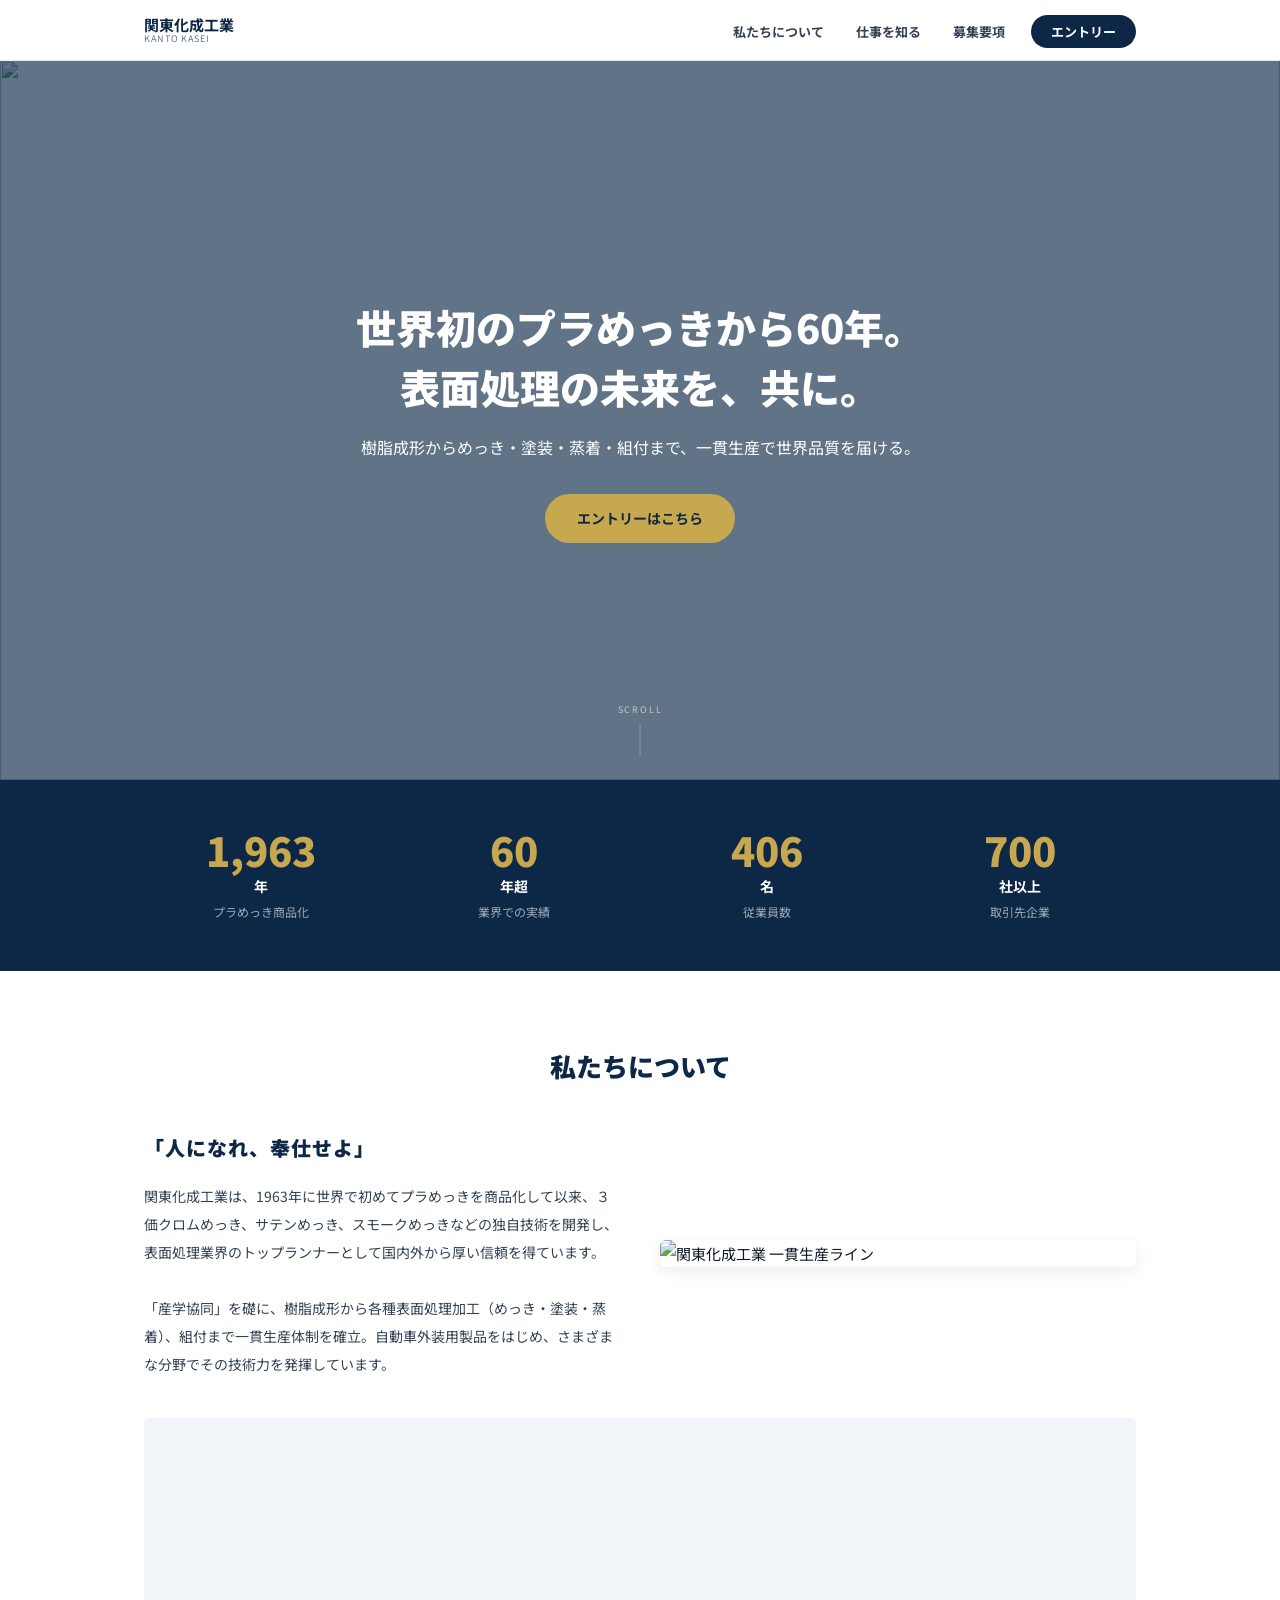
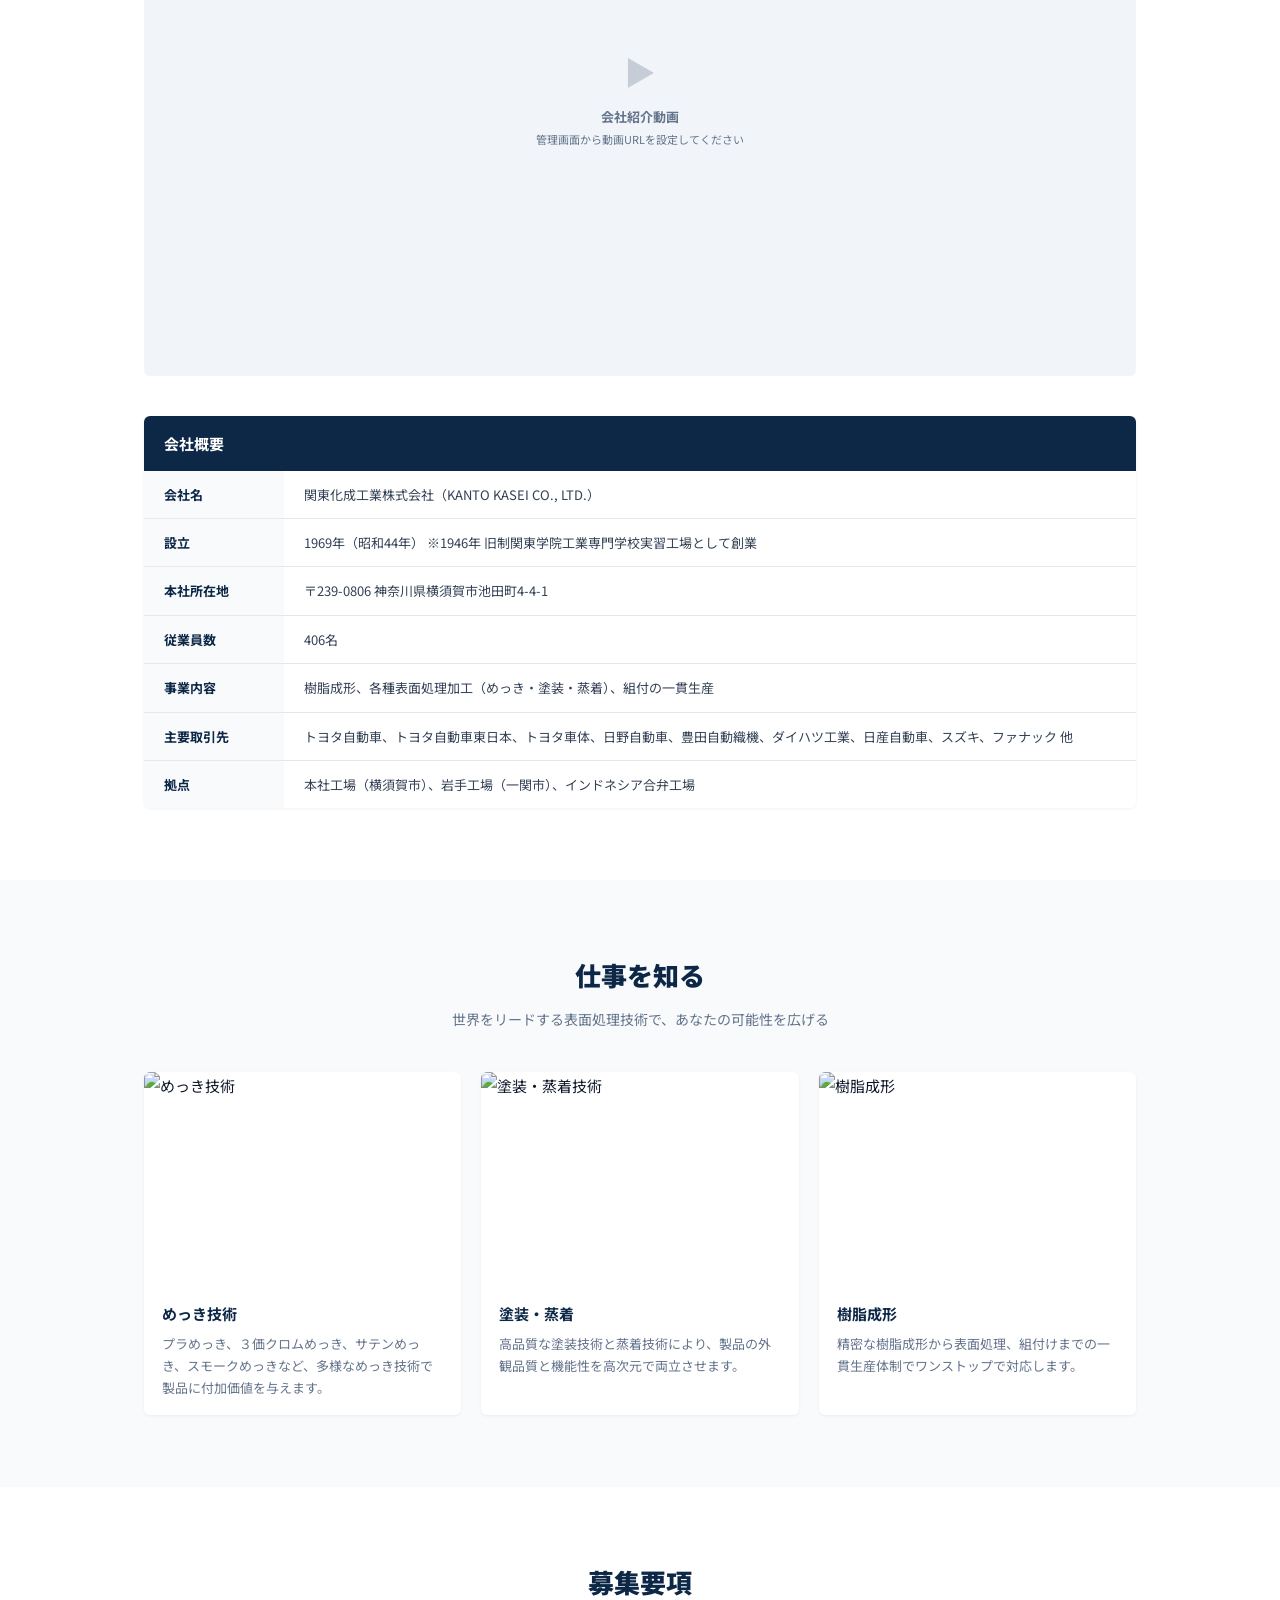
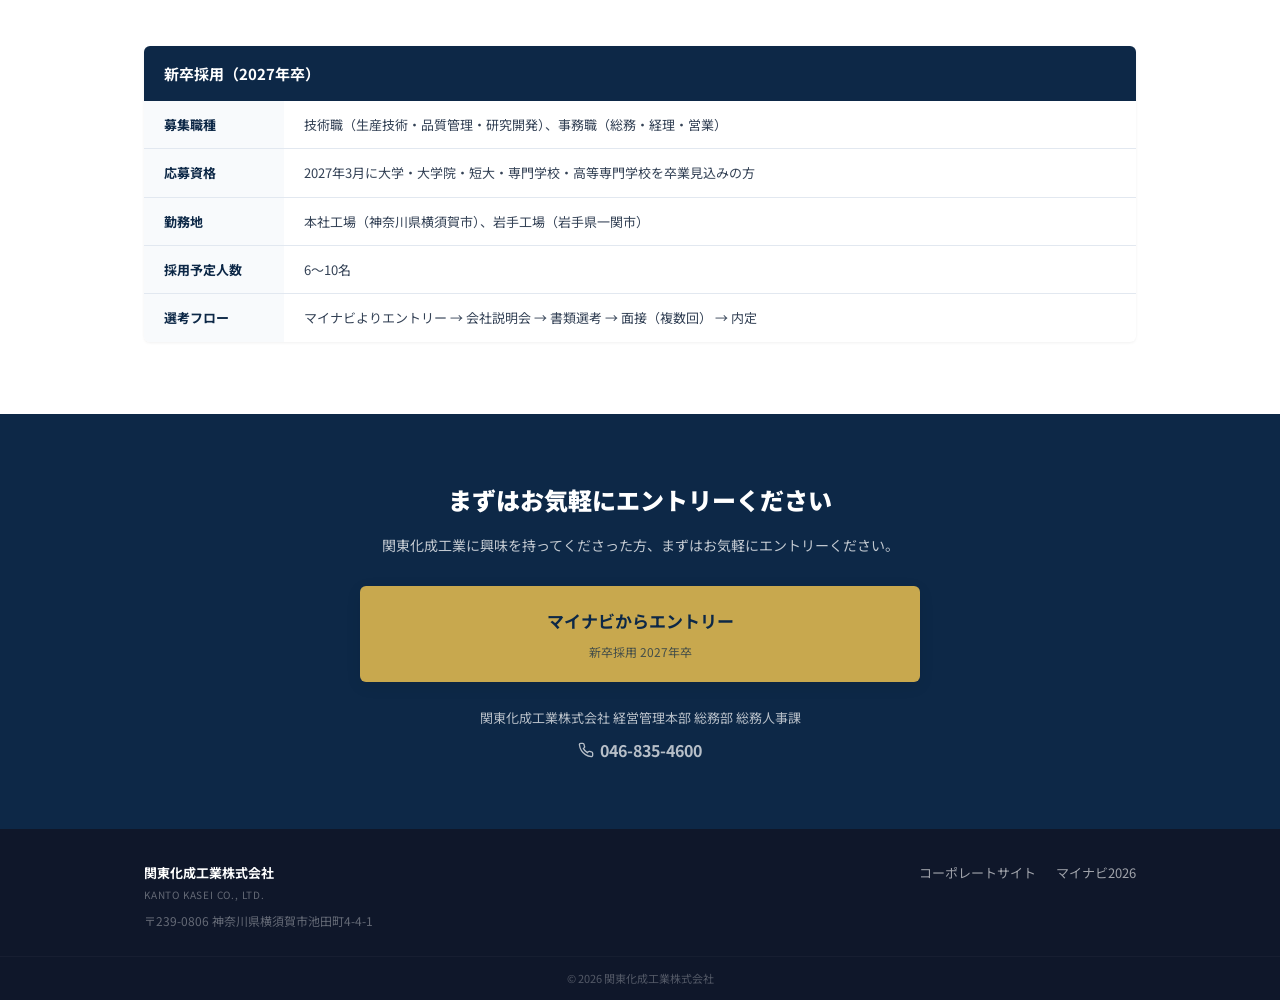
==== commit 2c93b875: "refactor: 6セクション構成のシンプルLPにリニューアル - ヒーロー/数字/会社概要/仕事紹介/募集要項/エントリーの6セクション構成に整理 - 教育制度・福利厚生・活動紹介セクションを削除" ====
--- a/index.html
+++ b/index.html
@@ -7,7 +7,7 @@
   <title>採用情報 | 関東化成工業株式会社</title>
   <link rel="preconnect" href="https://fonts.googleapis.com">
   <link rel="preconnect" href="https://fonts.gstatic.com" crossorigin>
-  <link href="https://fonts.googleapis.com/css2?family=Noto+Sans+JP:wght@300;400;500;700;900&display=swap" rel="stylesheet">
+  <link href="https://fonts.googleapis.com/css2?family=Noto+Sans+JP:wght@400;700;900&display=swap" rel="stylesheet">
   <link rel="stylesheet" href="style.css">
 </head>
 <body>
@@ -32,8 +32,6 @@
         <ul class="nav-list">
           <li><a href="#about" class="nav-link">私たちについて</a></li>
           <li><a href="#work" class="nav-link">仕事を知る</a></li>
-          <li><a href="#education" class="nav-link">教育制度</a></li>
-          <li><a href="#benefits" class="nav-link">福利厚生</a></li>
           <li><a href="#requirements" class="nav-link">募集要項</a></li>
           <li><a href="#entry" class="nav-link nav-link--cta">エントリー</a></li>
         </ul>
@@ -42,7 +40,7 @@
   </header>
 
   <main id="main">
-    <!-- ヒーロー -->
+    <!-- ① ヒーロー -->
     <section class="hero" id="hero">
       <div class="hero-bg">
         <img src="https://placehold.co/1920x900/0d2847/ffffff?text=HERO+IMAGE" alt="" class="hero-bg-img" id="hero-bg-img" data-content-img="hero_image" data-visibility="hero_image">
@@ -50,12 +48,10 @@
       </div>
       <div class="hero-overlay"></div>
       <div class="hero-content">
-        <p class="hero-label" data-animate>RECRUIT</p>
-        <h1 class="hero-title" data-animate data-content="hero_title">技術を磨く、<br>未来を創る。</h1>
-        <p class="hero-subtitle" data-animate data-content="hero_subtitle">世界初のプラめっき商品化から60年。<br>表面処理のエキスパートとして挑戦し続ける仲間を求めています。</p>
+        <h1 class="hero-title" data-animate data-content="hero_title">世界初のプラめっきから60年。<br>表面処理の未来を、共に。</h1>
+        <p class="hero-subtitle" data-animate data-content="hero_subtitle">樹脂成形からめっき・塗装・蒸着・組付まで、一貫生産で世界品質を届ける。</p>
         <div class="hero-actions" data-animate>
           <a href="#entry" class="btn btn-primary">エントリーはこちら</a>
-          <a href="#about" class="btn btn-ghost">会社を知る</a>
         </div>
       </div>
       <div class="hero-scroll">
@@ -64,29 +60,52 @@
       </div>
     </section>
 
-    <!-- 私たちについて -->
+    <!-- ② 数字で見る -->
+    <section class="section section--numbers" id="numbers">
+      <div class="container">
+        <div class="numbers-grid" data-animate>
+          <div class="number-item">
+            <span class="number-value" data-target="1963" data-content-attr="stat_1_number">0</span>
+            <span class="number-unit" data-content="stat_1_unit">年</span>
+            <span class="number-label" data-content="stat_1_label">プラめっき商品化</span>
+          </div>
+          <div class="number-item">
+            <span class="number-value" data-target="60" data-content-attr="stat_2_number">0</span>
+            <span class="number-unit" data-content="stat_2_unit">年超</span>
+            <span class="number-label" data-content="stat_2_label">業界での実績</span>
+          </div>
+          <div class="number-item">
+            <span class="number-value" data-target="406" data-content-attr="stat_3_number">0</span>
+            <span class="number-unit" data-content="stat_3_unit">名</span>
+            <span class="number-label" data-content="stat_3_label">従業員数</span>
+          </div>
+          <div class="number-item">
+            <span class="number-value" data-target="700" data-content-attr="stat_4_number">0</span>
+            <span class="number-unit" data-content="stat_4_unit">社以上</span>
+            <span class="number-label" data-content="stat_4_label">取引先企業</span>
+          </div>
+        </div>
+      </div>
+    </section>
+
+    <!-- ③ 私たちについて -->
     <section class="section" id="about">
       <div class="container">
         <div class="section-header" data-animate>
-          <span class="section-label">ABOUT US</span>
           <h2 class="section-title">私たちについて</h2>
         </div>
-
-        <div class="about-grid" data-animate>
+        <div class="about-layout" data-animate>
           <div class="about-text">
-            <blockquote class="about-ci">
-              <p data-content="about_ci">「人になれ、奉仕せよ」</p>
-            </blockquote>
+            <p class="about-lead" data-content="about_ci">「人になれ、奉仕せよ」</p>
             <p class="about-desc" data-content="about_desc">関東化成工業は、1963年に世界で初めてプラめっきを商品化して以来、３価クロムめっき、サテンめっき、スモークめっきなどの独自技術を開発し、表面処理業界のトップランナーとして国内外から厚い信頼を得ています。
 
 「産学協同」を礎に、樹脂成形から各種表面処理加工（めっき・塗装・蒸着）、組付まで一貫生産体制を確立。自動車外装用製品をはじめ、さまざまな分野でその技術力を発揮しています。</p>
           </div>
-          <div class="about-media" data-visibility="about_image_1">
-            <img src="https://placehold.co/600x400/0d2847/ffffff?text=工場外観" alt="関東化成工業 工場外観" data-content-img="about_image_1">
-          </div>
-        </div>
-
-        <!-- 会社紹介動画 -->
+          <div class="about-photo" data-visibility="about_image_1">
+            <img src="https://placehold.co/560x380/0d2847/ffffff?text=一貫生産ライン" alt="関東化成工業 一貫生産ライン" data-content-img="about_image_1">
+          </div>
+        </div>
+
         <div class="video-slot" data-animate data-visibility="about_video">
           <div class="video-container" data-video-id="about_video">
             <div class="video-placeholder">
@@ -97,39 +116,12 @@
           </div>
         </div>
 
-        <!-- 数字で見る -->
-        <div class="stats-row" data-animate>
-          <div class="stat-item">
-            <span class="stat-number" data-target="1963" data-content-attr="stat_1_number">0</span>
-            <span class="stat-unit" data-content="stat_1_unit">年</span>
-            <span class="stat-desc" data-content="stat_1_label">プラめっき商品化</span>
-          </div>
-          <div class="stat-item">
-            <span class="stat-number" data-target="55" data-content-attr="stat_2_number">0</span>
-            <span class="stat-unit" data-content="stat_2_unit">年以上</span>
-            <span class="stat-desc" data-content="stat_2_label">業界での実績</span>
-          </div>
-          <div class="stat-item">
-            <span class="stat-number" data-target="406" data-content-attr="stat_3_number">0</span>
-            <span class="stat-unit" data-content="stat_3_unit">名</span>
-            <span class="stat-desc" data-content="stat_3_label">従業員数</span>
-          </div>
-          <div class="stat-item">
-            <span class="stat-number" data-target="3" data-content-attr="stat_4_number">0</span>
-            <span class="stat-unit" data-content="stat_4_unit">拠点</span>
-            <span class="stat-desc" data-content="stat_4_label">国内外の生産拠点</span>
-          </div>
-        </div>
-
-        <!-- 会社概要テーブル -->
-        <div class="info-table" data-animate>
-          <h3 class="info-table-title">会社概要</h3>
+        <div class="company-table" data-animate>
+          <h3 class="company-table-title">会社概要</h3>
           <dl class="info-list">
             <div class="info-row"><dt>会社名</dt><dd data-content="company_name">関東化成工業株式会社（KANTO KASEI CO., LTD.）</dd></div>
             <div class="info-row"><dt>設立</dt><dd data-content="company_founded">1969年（昭和44年） ※1946年 旧制関東学院工業専門学校実習工場として創業</dd></div>
             <div class="info-row"><dt>本社所在地</dt><dd data-content="company_address">〒239-0806 神奈川県横須賀市池田町4-4-1</dd></div>
-            <div class="info-row"><dt>TEL</dt><dd data-content="company_tel">046-835-4600</dd></div>
-            <div class="info-row"><dt>資本金</dt><dd data-content="company_capital">2億円</dd></div>
             <div class="info-row"><dt>従業員数</dt><dd data-content="company_employees">406名</dd></div>
             <div class="info-row"><dt>事業内容</dt><dd data-content="company_business">樹脂成形、各種表面処理加工（めっき・塗装・蒸着）、組付の一貫生産</dd></div>
             <div class="info-row"><dt>主要取引先</dt><dd data-content="company_clients">トヨタ自動車、トヨタ自動車東日本、トヨタ車体、日野自動車、豊田自動織機、ダイハツ工業、日産自動車、スズキ、ファナック 他</dd></div>
@@ -139,15 +131,13 @@
       </div>
     </section>
 
-    <!-- 仕事を知る -->
-    <section class="section section--accent" id="work">
+    <!-- ④ 仕事を知る -->
+    <section class="section section--gray" id="work">
       <div class="container">
         <div class="section-header" data-animate>
-          <span class="section-label">OUR WORK</span>
           <h2 class="section-title">仕事を知る</h2>
-          <p class="section-subtitle" data-content="work_subtitle">世界をリードする表面処理技術で、あなたの可能性を広げる</p>
-        </div>
-
+          <p class="section-sub" data-content="work_subtitle">世界をリードする表面処理技術で、あなたの可能性を広げる</p>
+        </div>
         <div class="work-cards" data-animate>
           <div class="work-card">
             <div class="work-card-img" data-visibility="work_images">
@@ -155,7 +145,7 @@
             </div>
             <div class="work-card-body">
               <h3 data-content="work_title_1">めっき技術</h3>
-              <p data-content="work_desc_1">プラめっき、３価クロムめっき、サテンめっき、スモークめっき、コンポジットめっき（機能めっき）など、多様なめっき技術で製品に付加価値を与えます。</p>
+              <p data-content="work_desc_1">プラめっき、３価クロムめっき、サテンめっき、スモークめっきなど、多様なめっき技術で製品に付加価値を与えます。</p>
             </div>
           </div>
           <div class="work-card">
@@ -164,7 +154,7 @@
             </div>
             <div class="work-card-body">
               <h3 data-content="work_title_2">塗装・蒸着</h3>
-              <p data-content="work_desc_2">高品質な塗装技術と蒸着技術により、製品の外観品質と機能性を高次元で両立。自動車外装部品をはじめ幅広い分野に対応しています。</p>
+              <p data-content="work_desc_2">高品質な塗装技術と蒸着技術により、製品の外観品質と機能性を高次元で両立させます。</p>
             </div>
           </div>
           <div class="work-card">
@@ -173,143 +163,21 @@
             </div>
             <div class="work-card-body">
               <h3 data-content="work_title_3">樹脂成形</h3>
-              <p data-content="work_desc_3">精密な樹脂成形から表面処理、組付けまでの一貫生産体制。お客様のニーズにワンストップで応える生産力が強みです。</p>
-            </div>
-          </div>
-        </div>
-
-        <div class="video-slot" data-animate data-visibility="work_video">
-          <div class="video-container" data-video-id="work_video">
-            <div class="video-placeholder">
-              <div class="video-play-icon">▶</div>
-              <p>仕事紹介動画</p>
-              <span class="video-note">管理画面から動画URLを設定してください</span>
-            </div>
-          </div>
-        </div>
-      </div>
-    </section>
-
-    <!-- 教育制度 -->
-    <section class="section" id="education">
+              <p data-content="work_desc_3">精密な樹脂成形から表面処理、組付けまでの一貫生産体制でワンストップで対応します。</p>
+            </div>
+          </div>
+        </div>
+      </div>
+    </section>
+
+    <!-- ⑤ 募集要項 -->
+    <section class="section" id="requirements">
       <div class="container">
         <div class="section-header" data-animate>
-          <span class="section-label">EDUCATION</span>
-          <h2 class="section-title">教育制度</h2>
-          <p class="section-subtitle" data-content="education_subtitle">「産学協同」の精神を受け継ぎ、人材育成に力を入れています</p>
-        </div>
-        <div class="feature-cards" data-animate>
-          <div class="feature-card">
-            <div class="feature-card-icon">
-              <svg width="40" height="40" viewBox="0 0 24 24" fill="none" stroke="currentColor" stroke-width="1.5"><path d="M2 3h6a4 4 0 0 1 4 4v14a3 3 0 0 0-3-3H2z"/><path d="M22 3h-6a4 4 0 0 0-4 4v14a3 3 0 0 1 3-3h7z"/></svg>
-            </div>
-            <h3 data-content="edu_title_1">表面処理技術研修</h3>
-            <p data-content="edu_desc_1">最新の表面処理技術を学ぶ研修制度を整備。毎年1〜2名が受講し、専門知識とスキルを深めています。</p>
-          </div>
-          <div class="feature-card">
-            <div class="feature-card-icon">
-              <svg width="40" height="40" viewBox="0 0 24 24" fill="none" stroke="currentColor" stroke-width="1.5"><path d="M22 10v6M2 10l10-5 10 5-10 5z"/><path d="M6 12v5c3 3 12 3 12 0v-5"/></svg>
-            </div>
-            <h3 data-content="edu_title_2">文部科学省認定プログラム</h3>
-            <p data-content="edu_desc_2">「職業実践力育成プログラム」に認定された集中講義を受講可能。過去5名が修了しています。</p>
-          </div>
-          <div class="feature-card">
-            <div class="feature-card-icon">
-              <svg width="40" height="40" viewBox="0 0 24 24" fill="none" stroke="currentColor" stroke-width="1.5"><path d="M17 21v-2a4 4 0 0 0-4-4H5a4 4 0 0 0-4 4v2"/><circle cx="9" cy="7" r="4"/><path d="M23 21v-2a4 4 0 0 0-3-3.87"/><path d="M16 3.13a4 4 0 0 1 0 7.75"/></svg>
-            </div>
-            <h3 data-content="edu_title_3">OJT・メンター制度</h3>
-            <p data-content="edu_desc_3">先輩社員がマンツーマンで指導するOJT制度。実務を通じて着実にスキルアップできる環境です。</p>
-          </div>
-        </div>
-      </div>
-    </section>
-
-    <!-- 福利厚生 -->
-    <section class="section section--accent" id="benefits">
-      <div class="container">
-        <div class="section-header" data-animate>
-          <span class="section-label">BENEFITS</span>
-          <h2 class="section-title">福利厚生</h2>
-          <p class="section-subtitle" data-content="benefits_subtitle">安心して長く働ける環境を整えています</p>
-        </div>
-        <div class="benefit-grid" data-animate>
-          <div class="benefit-item">
-            <div class="benefit-icon"><svg width="28" height="28" viewBox="0 0 24 24" fill="none" stroke="currentColor" stroke-width="2"><path d="M3 9l9-7 9 7v11a2 2 0 0 1-2 2H5a2 2 0 0 1-2-2z"/><polyline points="9 22 9 12 15 12 15 22"/></svg></div>
-            <div><h3 data-content="benefit_title_1">住宅補助</h3><p data-content="benefit_desc_1">住宅手当の支給あり</p></div>
-          </div>
-          <div class="benefit-item">
-            <div class="benefit-icon"><svg width="28" height="28" viewBox="0 0 24 24" fill="none" stroke="currentColor" stroke-width="2"><circle cx="12" cy="12" r="10"/><path d="M12 6v6l4 2"/></svg></div>
-            <div><h3 data-content="benefit_title_2">退職金制度</h3><p data-content="benefit_desc_2">退職金制度完備</p></div>
-          </div>
-          <div class="benefit-item">
-            <div class="benefit-icon"><svg width="28" height="28" viewBox="0 0 24 24" fill="none" stroke="currentColor" stroke-width="2"><path d="M20.84 4.61a5.5 5.5 0 0 0-7.78 0L12 5.67l-1.06-1.06a5.5 5.5 0 0 0-7.78 7.78l1.06 1.06L12 21.23l7.78-7.78 1.06-1.06a5.5 5.5 0 0 0 0-7.78z"/></svg></div>
-            <div><h3 data-content="benefit_title_3">健康サポート</h3><p data-content="benefit_desc_3">各種社会保険完備・定期健康診断</p></div>
-          </div>
-          <div class="benefit-item">
-            <div class="benefit-icon"><svg width="28" height="28" viewBox="0 0 24 24" fill="none" stroke="currentColor" stroke-width="2"><rect x="3" y="4" width="18" height="18" rx="2" ry="2"/><line x1="16" y1="2" x2="16" y2="6"/><line x1="8" y1="2" x2="8" y2="6"/><line x1="3" y1="10" x2="21" y2="10"/></svg></div>
-            <div><h3 data-content="benefit_title_4">休暇制度</h3><p data-content="benefit_desc_4">年次有給休暇・特別休暇</p></div>
-          </div>
-          <div class="benefit-item">
-            <div class="benefit-icon"><svg width="28" height="28" viewBox="0 0 24 24" fill="none" stroke="currentColor" stroke-width="2"><path d="M17 21v-2a4 4 0 0 0-4-4H5a4 4 0 0 0-4 4v2"/><circle cx="9" cy="7" r="4"/><path d="M23 21v-2a4 4 0 0 0-3-3.87"/><path d="M16 3.13a4 4 0 0 1 0 7.75"/></svg></div>
-            <div><h3 data-content="benefit_title_5">サークル活動</h3><p data-content="benefit_desc_5">野球部など社内サークル活動充実</p></div>
-          </div>
-          <div class="benefit-item">
-            <div class="benefit-icon"><svg width="28" height="28" viewBox="0 0 24 24" fill="none" stroke="currentColor" stroke-width="2"><path d="M14 2H6a2 2 0 0 0-2 2v16a2 2 0 0 0 2 2h12a2 2 0 0 0 2-2V8z"/><polyline points="14 2 14 8 20 8"/><line x1="16" y1="13" x2="8" y2="13"/><line x1="16" y1="17" x2="8" y2="17"/></svg></div>
-            <div><h3 data-content="benefit_title_6">福利厚生施設</h3><p data-content="benefit_desc_6">グループ会社によるサービス充実</p></div>
-          </div>
-        </div>
-      </div>
-    </section>
-
-    <!-- 活動紹介 -->
-    <section class="section" id="activities">
-      <div class="container">
-        <div class="section-header" data-animate>
-          <span class="section-label">ACTIVITIES</span>
-          <h2 class="section-title">サークル活動・地域貢献</h2>
-          <p class="section-subtitle" data-content="activities_subtitle">仕事だけじゃない。仲間との絆を深める活動が充実しています。</p>
-        </div>
-        <div class="activity-list" data-animate>
-          <div class="activity-row">
-            <div class="activity-img" data-visibility="activity_images">
-              <img src="https://placehold.co/480x320/0d2847/ffffff?text=野球部" alt="野球部の活動" data-content-img="activity_image_1">
-            </div>
-            <div class="activity-body">
-              <h3 data-content="activity_title_1">野球部</h3>
-              <p data-content="activity_desc_1">社内野球部が活動中。チームワークを大切にし、社員同士の交流の場となっています。</p>
-            </div>
-          </div>
-          <div class="activity-row activity-row--reverse">
-            <div class="activity-img" data-visibility="activity_images">
-              <img src="https://placehold.co/480x320/0d2847/ffffff?text=リトルシニア支援" alt="横須賀三浦リトルシニア" data-content-img="activity_image_2">
-            </div>
-            <div class="activity-body">
-              <h3 data-content="activity_title_2">リトルシニア支援</h3>
-              <p data-content="activity_desc_2">日本リトルシニア中学硬式野球協会 関東連盟所属の「横須賀三浦リトルシニア」を応援。社有マイクロバスでの送迎など、地域の子どもたちの成長を支援しています。</p>
-            </div>
-          </div>
-          <div class="activity-row">
-            <div class="activity-img" data-visibility="activity_images">
-              <img src="https://placehold.co/480x320/0d2847/ffffff?text=地域イベント" alt="地域イベントへの参加" data-content-img="activity_image_3">
-            </div>
-            <div class="activity-body">
-              <h3 data-content="activity_title_3">地域イベント</h3>
-              <p data-content="activity_desc_3">国際フロンティアメッセ（みなと元気めっせ）に出展し「ベスト展示賞/特別賞」を受賞。地域社会への貢献にも積極的に取り組んでいます。</p>
-            </div>
-          </div>
-        </div>
-      </div>
-    </section>
-
-    <!-- 募集要項 -->
-    <section class="section section--accent" id="requirements">
-      <div class="container">
-        <div class="section-header" data-animate>
-          <span class="section-label">REQUIREMENTS</span>
           <h2 class="section-title">募集要項</h2>
         </div>
-        <div class="req-card" data-animate>
-          <h3 class="req-type" data-content="req_type">新卒採用（2027年卒）</h3>
+        <div class="req-table" data-animate>
+          <h3 class="req-table-title" data-content="req_type">新卒採用（2027年卒）</h3>
           <dl class="info-list">
             <div class="info-row"><dt>募集職種</dt><dd data-content="req_positions">技術職（生産技術・品質管理・研究開発）、事務職（総務・経理・営業）</dd></div>
             <div class="info-row"><dt>応募資格</dt><dd data-content="req_qualifications">2027年3月に大学・大学院・短大・専門学校・高等専門学校を卒業見込みの方</dd></div>
@@ -318,93 +186,50 @@
             <div class="info-row"><dt>選考フロー</dt><dd data-content="req_flow">マイナビよりエントリー → 会社説明会 → 書類選考 → 面接（複数回） → 内定</dd></div>
           </dl>
         </div>
-
-        <div class="selection-flow" data-animate>
-          <h3 class="selection-flow-title">選考の流れ</h3>
-          <div class="flow-steps">
-            <div class="flow-step"><span class="flow-num">1</span><span class="flow-text">エントリー</span></div>
-            <div class="flow-step"><span class="flow-num">2</span><span class="flow-text">会社説明会</span></div>
-            <div class="flow-step"><span class="flow-num">3</span><span class="flow-text">書類選考</span></div>
-            <div class="flow-step"><span class="flow-num">4</span><span class="flow-text">面接</span></div>
-            <div class="flow-step"><span class="flow-num">5</span><span class="flow-text">内定</span></div>
-          </div>
-        </div>
-
-        <div class="event-area" data-animate>
-          <h3>開催中のイベント</h3>
-          <div class="event-cards">
-            <div class="event-card">
-              <span class="event-badge">受付中</span>
-              <h4 data-content="event_title_1">1DAY職場体験</h4>
-              <p data-content="event_desc_1">実際の製造現場を体験できるプログラムです。表面処理技術の世界を肌で感じてみませんか？</p>
-            </div>
-            <div class="event-card">
-              <span class="event-badge">受付中</span>
-              <h4 data-content="event_title_2">Webセミナー</h4>
-              <p data-content="event_desc_2">オンラインで参加可能な会社説明会。関東化成工業の魅力を詳しくご紹介します。</p>
-            </div>
-          </div>
-        </div>
-      </div>
-    </section>
-
-    <!-- エントリー -->
-    <section class="entry-section" id="entry">
-      <div class="container">
-        <div class="section-header" data-animate>
-          <span class="section-label section-label--light">ENTRY</span>
-          <h2 class="section-title section-title--light">エントリー・お問い合わせ</h2>
-          <p class="entry-desc" data-content="entry_desc">関東化成工業に興味を持ってくださった方、まずはお気軽にエントリーください。</p>
-        </div>
-        <div class="entry-cta" data-animate>
-          <a href="https://job.mynavi.jp/26/pc/search/corp50547/outline.html" target="_blank" rel="noopener noreferrer" class="btn btn-entry" id="entry-link">
-            <span class="btn-entry-label">マイナビからエントリー</span>
-            <span class="btn-entry-sub">新卒採用 2027年卒</span>
+      </div>
+    </section>
+
+    <!-- ⑥ エントリー -->
+    <section class="section section--cta" id="entry">
+      <div class="container">
+        <div class="cta-inner" data-animate>
+          <h2 class="cta-title">まずはお気軽にエントリーください</h2>
+          <p class="cta-desc" data-content="entry_desc">関東化成工業に興味を持ってくださった方、まずはお気軽にエントリーください。</p>
+          <a href="https://job.mynavi.jp/26/pc/search/corp50547/outline.html" target="_blank" rel="noopener noreferrer" class="btn btn-cta" id="entry-link">
+            <span class="btn-cta-main">マイナビからエントリー</span>
+            <span class="btn-cta-sub">新卒採用 2027年卒</span>
           </a>
-        </div>
-        <div class="entry-contact" data-animate>
-          <p data-content="entry_department">関東化成工業株式会社 経営管理本部 総務部 総務人事課</p>
-          <p class="entry-tel">
-            <svg width="18" height="18" viewBox="0 0 24 24" fill="none" stroke="currentColor" stroke-width="2"><path d="M22 16.92v3a2 2 0 0 1-2.18 2 19.79 19.79 0 0 1-8.63-3.07 19.5 19.5 0 0 1-6-6 19.79 19.79 0 0 1-3.07-8.67A2 2 0 0 1 4.11 2h3a2 2 0 0 1 2 1.72 12.84 12.84 0 0 0 .7 2.81 2 2 0 0 1-.45 2.11L8.09 9.91a16 16 0 0 0 6 6l1.27-1.27a2 2 0 0 1 2.11-.45 12.84 12.84 0 0 0 2.81.7A2 2 0 0 1 22 16.92z"/></svg>
-            <span data-content="entry_tel">046-835-4600</span>
-          </p>
+          <div class="cta-contact">
+            <p data-content="entry_department">関東化成工業株式会社 経営管理本部 総務部 総務人事課</p>
+            <p class="cta-tel">
+              <svg width="16" height="16" viewBox="0 0 24 24" fill="none" stroke="currentColor" stroke-width="2"><path d="M22 16.92v3a2 2 0 0 1-2.18 2 19.79 19.79 0 0 1-8.63-3.07 19.5 19.5 0 0 1-6-6 19.79 19.79 0 0 1-3.07-8.67A2 2 0 0 1 4.11 2h3a2 2 0 0 1 2 1.72 12.84 12.84 0 0 0 .7 2.81 2 2 0 0 1-.45 2.11L8.09 9.91a16 16 0 0 0 6 6l1.27-1.27a2 2 0 0 1 2.11-.45 12.84 12.84 0 0 0 2.81.7A2 2 0 0 1 22 16.92z"/></svg>
+              <span data-content="entry_tel">046-835-4600</span>
+            </p>
+          </div>
         </div>
       </div>
     </section>
   </main>
 
-  <!-- トップへ戻る -->
   <button class="back-to-top" id="back-to-top" aria-label="ページトップへ戻る">
-    <svg width="20" height="20" viewBox="0 0 24 24" fill="none" stroke="currentColor" stroke-width="2.5" stroke-linecap="round" stroke-linejoin="round"><polyline points="18 15 12 9 6 15"/></svg>
+    <svg width="20" height="20" viewBox="0 0 24 24" fill="none" stroke="currentColor" stroke-width="2.5"><polyline points="18 15 12 9 6 15"/></svg>
   </button>
 
-  <!-- フッター -->
   <footer class="footer">
     <div class="container footer-inner">
-      <div class="footer-col">
+      <div class="footer-left">
         <p class="footer-logo">関東化成工業株式会社</p>
         <p class="footer-en">KANTO KASEI CO., LTD.</p>
-        <p class="footer-addr">〒239-0806<br>神奈川県横須賀市池田町4-4-1<br>TEL: 046-835-4600</p>
-      </div>
-      <div class="footer-col">
-        <h3 class="footer-heading">採用情報</h3>
-        <ul class="footer-nav">
-          <li><a href="#about">私たちについて</a></li>
-          <li><a href="#work">仕事を知る</a></li>
-          <li><a href="#education">教育制度</a></li>
-          <li><a href="#benefits">福利厚生</a></li>
-          <li><a href="#requirements">募集要項</a></li>
-        </ul>
-      </div>
-      <div class="footer-col">
-        <h3 class="footer-heading">関連リンク</h3>
-        <ul class="footer-nav">
+        <p class="footer-addr">〒239-0806 神奈川県横須賀市池田町4-4-1</p>
+      </div>
+      <div class="footer-right">
+        <ul class="footer-links">
           <li><a href="https://kanto-kasei-kogyo.com/" target="_blank" rel="noopener noreferrer">コーポレートサイト</a></li>
           <li><a href="https://job.mynavi.jp/26/pc/search/corp50547/outline.html" target="_blank" rel="noopener noreferrer">マイナビ2026</a></li>
         </ul>
       </div>
     </div>
-    <div class="footer-bottom"><div class="container"><p>&copy; 2026 関東化成工業株式会社 All Rights Reserved.</p></div></div>
+    <div class="footer-bottom"><p>&copy; 2026 関東化成工業株式会社</p></div>
   </footer>
 
   <script src="storage.js"></script>
--- a/style.css
+++ b/style.css
@@ -1,371 +1,222 @@
 /* ============================================
-   関東化成工業 採用LP — Simple & Clean Design
+   関東化成工業 採用LP — シンプル・建新型
    ============================================ */
-
-/* --- Reset & Base --- */
 *, *::before, *::after { margin: 0; padding: 0; box-sizing: border-box; }
 
 :root {
   --navy: #0d2847;
   --navy-light: #1a3a5c;
-  --blue: #0078d4;
-  --blue-light: #e8f4fd;
+  --blue: #2563eb;
   --gold: #c8a84e;
-  --bg: #ffffff;
-  --bg-alt: #f6f8fb;
-  --text: #1e293b;
-  --text-light: #64748b;
-  --text-lighter: #94a3b8;
-  --border: #e2e8f0;
-  --radius: 8px;
-  --shadow: 0 1px 3px rgba(0,0,0,0.08);
-  --shadow-md: 0 4px 12px rgba(0,0,0,0.1);
-  --transition: 0.3s ease;
+  --white: #ffffff;
+  --gray-50: #f8fafc;
+  --gray-100: #f1f5f9;
+  --gray-200: #e2e8f0;
+  --gray-500: #64748b;
+  --gray-700: #334155;
+  --gray-900: #0f172a;
+  --radius: 6px;
+  --shadow: 0 1px 3px rgba(0,0,0,0.06);
+  --shadow-md: 0 4px 16px rgba(0,0,0,0.08);
   --font: "Noto Sans JP", sans-serif;
-  --max-w: 1100px;
-}
-
-html { scroll-behavior: smooth; scroll-padding-top: 72px; }
-body { font-family: var(--font); color: var(--text); background: var(--bg); line-height: 1.8; font-size: 15px; -webkit-font-smoothing: antialiased; }
+  --max-w: 1040px;
+}
+
+html { scroll-behavior: smooth; scroll-padding-top: 64px; }
+body { font-family: var(--font); color: var(--gray-900); background: var(--white); line-height: 1.8; font-size: 15px; }
 img { max-width: 100%; height: auto; display: block; }
-a { color: var(--blue); text-decoration: none; }
+a { color: inherit; text-decoration: none; }
 ul { list-style: none; }
-
 .container { max-width: var(--max-w); margin: 0 auto; padding: 0 24px; }
 .skip-link { position: absolute; top: -100%; left: 16px; background: var(--navy); color: #fff; padding: 8px 16px; z-index: 1000; border-radius: var(--radius); }
 .skip-link:focus { top: 8px; }
 
-/* --- Header --- */
+/* ── Header ── */
 .header {
   position: fixed; top: 0; left: 0; right: 0; z-index: 100;
-  background: rgba(255,255,255,0.96); backdrop-filter: blur(8px);
-  border-bottom: 1px solid var(--border);
-  transition: var(--transition);
-}
-.header.scrolled { box-shadow: var(--shadow); }
+  background: rgba(255,255,255,0.97); backdrop-filter: blur(6px);
+  border-bottom: 1px solid var(--gray-200);
+}
 .header-inner {
   max-width: var(--max-w); margin: 0 auto; padding: 0 24px;
-  display: flex; align-items: center; justify-content: space-between; height: 64px;
-}
-.logo { display: flex; align-items: center; gap: 8px; text-decoration: none; color: var(--navy); }
-.logo-img { height: 36px; width: auto; }
+  display: flex; align-items: center; justify-content: space-between; height: 60px;
+}
+.logo { display: flex; align-items: center; gap: 8px; }
+.logo-img { height: 32px; width: auto; }
 .logo-text-wrap { display: flex; flex-direction: column; line-height: 1.2; }
-.logo-text { font-size: 16px; font-weight: 700; letter-spacing: 0.04em; }
-.logo-sub { font-size: 10px; color: var(--text-light); letter-spacing: 0.12em; }
-
+.logo-text { font-size: 15px; font-weight: 700; color: var(--navy); }
+.logo-sub { font-size: 9px; color: var(--gray-500); letter-spacing: 0.1em; }
 .nav-list { display: flex; gap: 4px; align-items: center; }
-.nav-link {
-  display: block; padding: 6px 14px; font-size: 13px; font-weight: 500;
-  color: var(--text); border-radius: var(--radius); transition: var(--transition);
-}
-.nav-link:hover { color: var(--blue); background: var(--blue-light); }
-.nav-link--cta {
-  background: var(--navy); color: #fff !important; padding: 8px 20px;
-  border-radius: 100px; margin-left: 8px;
-}
+.nav-link { padding: 6px 14px; font-size: 13px; font-weight: 700; color: var(--gray-700); border-radius: var(--radius); transition: .2s; }
+.nav-link:hover { background: var(--gray-100); color: var(--navy); }
+.nav-link--cta { background: var(--navy); color: #fff !important; padding: 7px 20px; border-radius: 100px; margin-left: 8px; }
 .nav-link--cta:hover { background: var(--navy-light); }
-
 .menu-toggle { display: none; background: none; border: none; cursor: pointer; padding: 8px; }
-.menu-bar { display: block; width: 22px; height: 2px; background: var(--navy); margin: 5px 0; transition: var(--transition); border-radius: 2px; }
-
-/* --- Hero --- */
+.menu-bar { display: block; width: 20px; height: 2px; background: var(--navy); margin: 4px 0; transition: .2s; border-radius: 1px; }
+
+/* ── Hero ── */
 .hero {
-  position: relative; min-height: 85vh; display: flex; align-items: center; justify-content: center;
-  overflow: hidden; margin-top: 64px;
+  position: relative; min-height: 80vh; display: flex; align-items: center; justify-content: center;
+  overflow: hidden; margin-top: 60px;
 }
 .hero-bg { position: absolute; inset: 0; }
 .hero-bg img, .hero-bg video { width: 100%; height: 100%; object-fit: cover; }
-.hero-overlay { position: absolute; inset: 0; background: linear-gradient(135deg, rgba(13,40,71,0.75), rgba(13,40,71,0.5)); }
-.hero-content { position: relative; z-index: 2; text-align: center; color: #fff; padding: 40px 24px; max-width: 720px; }
-.hero-label { font-size: 13px; letter-spacing: 0.3em; margin-bottom: 20px; opacity: 0.8; }
-.hero-title { font-size: clamp(28px, 5vw, 48px); font-weight: 900; line-height: 1.4; margin-bottom: 20px; }
-.hero-subtitle { font-size: clamp(14px, 2vw, 17px); line-height: 1.9; opacity: 0.9; margin-bottom: 36px; font-weight: 300; }
-.hero-actions { display: flex; gap: 12px; justify-content: center; flex-wrap: wrap; }
-
+.hero-overlay { position: absolute; inset: 0; background: rgba(13,40,71,0.65); }
+.hero-content { position: relative; z-index: 2; text-align: center; color: #fff; padding: 40px 24px; max-width: 680px; }
+.hero-title { font-size: clamp(24px, 4.5vw, 40px); font-weight: 900; line-height: 1.5; margin-bottom: 16px; }
+.hero-subtitle { font-size: clamp(13px, 2vw, 16px); line-height: 1.8; opacity: 0.85; margin-bottom: 32px; font-weight: 400; }
+.hero-actions { display: flex; gap: 12px; justify-content: center; }
 .hero-scroll {
-  position: absolute; bottom: 32px; left: 50%; transform: translateX(-50%);
-  color: #fff; font-size: 10px; letter-spacing: 0.2em; text-align: center; opacity: 0.7;
-}
-.hero-scroll-line { width: 1px; height: 40px; background: rgba(255,255,255,0.5); margin: 8px auto 0; animation: scrollDown 1.5s ease infinite; }
-@keyframes scrollDown { 0%,100% { transform: scaleY(1); opacity: 1; } 50% { transform: scaleY(0.5); opacity: 0.3; } }
-
-/* --- Buttons --- */
+  position: absolute; bottom: 24px; left: 50%; transform: translateX(-50%);
+  color: #fff; font-size: 9px; letter-spacing: 0.2em; text-align: center; opacity: 0.6;
+}
+.hero-scroll-line { width: 1px; height: 32px; background: rgba(255,255,255,0.4); margin: 6px auto 0; animation: scrollAnim 1.5s ease infinite; }
+@keyframes scrollAnim { 0%,100% { opacity: 1; transform: scaleY(1); } 50% { opacity: 0.3; transform: scaleY(0.4); } }
+
+/* ── Buttons ── */
 .btn {
   display: inline-flex; align-items: center; justify-content: center;
-  padding: 12px 28px; font-size: 14px; font-weight: 600; border-radius: 100px;
-  transition: var(--transition); cursor: pointer; border: none; text-decoration: none;
+  padding: 12px 32px; font-size: 14px; font-weight: 700; border-radius: 100px;
+  transition: .2s; cursor: pointer; border: none;
 }
 .btn-primary { background: var(--gold); color: var(--navy); }
 .btn-primary:hover { background: #d4b55a; transform: translateY(-1px); }
-.btn-ghost { background: transparent; color: #fff; border: 1px solid rgba(255,255,255,0.5); }
-.btn-ghost:hover { background: rgba(255,255,255,0.1); border-color: #fff; }
-.btn-entry {
+.btn-cta {
   display: flex; flex-direction: column; align-items: center; gap: 4px;
-  background: var(--gold); color: var(--navy); padding: 18px 48px; border-radius: var(--radius);
-  font-weight: 700; box-shadow: var(--shadow-md); transition: var(--transition);
-}
-.btn-entry:hover { transform: translateY(-2px); box-shadow: 0 6px 20px rgba(200,168,78,0.4); }
-.btn-entry-label { font-size: 17px; }
-.btn-entry-sub { font-size: 12px; opacity: 0.8; font-weight: 400; }
-
-/* --- Sections --- */
-.section { padding: 80px 0; }
-.section--accent { background: var(--bg-alt); }
-
-.section-header { text-align: center; margin-bottom: 48px; }
-.section-label {
-  display: inline-block; font-size: 12px; letter-spacing: 0.25em; color: var(--blue);
-  font-weight: 600; margin-bottom: 8px;
-}
-.section-label--light { color: rgba(255,255,255,0.7); }
-.section-title { font-size: clamp(22px, 3vw, 30px); font-weight: 800; color: var(--navy); margin-bottom: 12px; }
-.section-title--light { color: #fff; }
-.section-subtitle { font-size: 15px; color: var(--text-light); max-width: 560px; margin: 0 auto; }
-
-/* --- About --- */
-.about-grid { display: grid; grid-template-columns: 1fr 1fr; gap: 48px; align-items: center; margin-bottom: 48px; }
-.about-ci { margin-bottom: 20px; }
-.about-ci p { font-size: 20px; font-weight: 700; color: var(--navy); letter-spacing: 0.1em; }
-.about-desc { font-size: 15px; line-height: 2; color: var(--text); white-space: pre-line; }
-.about-media img { border-radius: var(--radius); box-shadow: var(--shadow-md); }
-
-/* --- Stats --- */
-.stats-row {
-  display: grid; grid-template-columns: repeat(4, 1fr); gap: 24px;
-  background: var(--navy); border-radius: var(--radius); padding: 40px 32px;
-  margin-bottom: 48px; text-align: center; color: #fff;
-}
-.stat-item { display: flex; flex-direction: column; gap: 4px; }
-.stat-number { font-size: 36px; font-weight: 900; color: var(--gold); line-height: 1; }
-.stat-unit { font-size: 14px; font-weight: 500; }
-.stat-desc { font-size: 12px; opacity: 0.7; }
-
-/* --- Info Table --- */
-.info-table { background: #fff; border-radius: var(--radius); box-shadow: var(--shadow); overflow: hidden; }
-.info-table-title {
-  padding: 16px 24px; background: var(--navy); color: #fff;
-  font-size: 16px; font-weight: 600;
-}
+  background: var(--gold); color: var(--navy); padding: 20px 48px; border-radius: var(--radius);
+  font-weight: 700; box-shadow: var(--shadow-md); transition: .2s;
+}
+.btn-cta:hover { transform: translateY(-2px); box-shadow: 0 8px 24px rgba(200,168,78,0.3); }
+.btn-cta-main { font-size: 17px; }
+.btn-cta-sub { font-size: 12px; opacity: 0.7; font-weight: 400; }
+
+/* ── Sections ── */
+.section { padding: 72px 0; }
+.section--gray { background: var(--gray-50); }
+.section--numbers { background: var(--navy); padding: 48px 0; }
+.section--cta { background: var(--navy); padding: 64px 0; }
+.section-header { text-align: center; margin-bottom: 40px; }
+.section-title { font-size: clamp(20px, 3vw, 26px); font-weight: 900; color: var(--navy); }
+.section-sub { font-size: 14px; color: var(--gray-500); margin-top: 8px; }
+
+/* ── Numbers ── */
+.numbers-grid { display: grid; grid-template-columns: repeat(4, 1fr); gap: 20px; text-align: center; color: #fff; }
+.number-item { display: flex; flex-direction: column; gap: 2px; }
+.number-value { font-size: clamp(28px, 4vw, 40px); font-weight: 900; color: var(--gold); line-height: 1.1; }
+.number-unit { font-size: 14px; font-weight: 700; }
+.number-label { font-size: 12px; opacity: 0.6; }
+
+/* ── About ── */
+.about-layout { display: grid; grid-template-columns: 1fr 1fr; gap: 40px; align-items: center; margin-bottom: 40px; }
+.about-lead { font-size: 20px; font-weight: 900; color: var(--navy); margin-bottom: 16px; letter-spacing: 0.05em; }
+.about-desc { font-size: 14px; line-height: 2; color: var(--gray-700); white-space: pre-line; }
+.about-photo img { border-radius: var(--radius); box-shadow: var(--shadow-md); }
+
+/* ── Video ── */
+.video-slot { margin-bottom: 40px; }
+.video-container { position: relative; width: 100%; padding-top: 56.25%; border-radius: var(--radius); overflow: hidden; background: var(--gray-100); }
+.video-container iframe { position: absolute; inset: 0; width: 100%; height: 100%; border: none; }
+.video-placeholder { position: absolute; inset: 0; display: flex; flex-direction: column; align-items: center; justify-content: center; color: var(--gray-500); }
+.video-play-icon { font-size: 32px; margin-bottom: 4px; opacity: 0.3; }
+.video-placeholder p { font-weight: 700; font-size: 13px; }
+.video-note { font-size: 11px; color: var(--gray-500); margin-top: 2px; }
+
+/* ── Company Table ── */
+.company-table { border-radius: var(--radius); overflow: hidden; box-shadow: var(--shadow); }
+.company-table-title { padding: 14px 20px; background: var(--navy); color: #fff; font-size: 15px; font-weight: 700; }
 .info-list { display: flex; flex-direction: column; }
-.info-row {
-  display: flex; border-bottom: 1px solid var(--border);
-}
+.info-row { display: flex; border-bottom: 1px solid var(--gray-200); }
 .info-row:last-child { border-bottom: none; }
-.info-row dt {
-  flex: 0 0 160px; padding: 14px 24px; font-weight: 600; font-size: 14px;
-  background: var(--bg-alt); color: var(--navy); border-right: 1px solid var(--border);
-}
-.info-row dd { flex: 1; padding: 14px 24px; font-size: 14px; }
-
-/* --- Video --- */
-.video-slot { margin: 32px 0; }
-.video-container { position: relative; width: 100%; padding-top: 56.25%; border-radius: var(--radius); overflow: hidden; background: var(--bg-alt); }
-.video-container iframe { position: absolute; inset: 0; width: 100%; height: 100%; border: none; }
-.video-placeholder {
-  position: absolute; inset: 0; display: flex; flex-direction: column;
-  align-items: center; justify-content: center; color: var(--text-light);
-}
-.video-play-icon { font-size: 36px; margin-bottom: 8px; opacity: 0.4; }
-.video-placeholder p { font-weight: 600; font-size: 14px; }
-.video-note { font-size: 12px; color: var(--text-lighter); margin-top: 4px; }
-
-/* --- Work Cards --- */
-.work-cards { display: grid; grid-template-columns: repeat(3, 1fr); gap: 24px; }
-.work-card {
-  background: #fff; border-radius: var(--radius); overflow: hidden;
-  box-shadow: var(--shadow); transition: var(--transition);
-}
-.work-card:hover { transform: translateY(-4px); box-shadow: var(--shadow-md); }
+.info-row dt { flex: 0 0 140px; padding: 12px 20px; font-weight: 700; font-size: 13px; background: var(--gray-50); color: var(--navy); }
+.info-row dd { flex: 1; padding: 12px 20px; font-size: 13px; color: var(--gray-700); }
+
+/* ── Work Cards ── */
+.work-cards { display: grid; grid-template-columns: repeat(3, 1fr); gap: 20px; }
+.work-card { background: #fff; border-radius: var(--radius); overflow: hidden; box-shadow: var(--shadow); transition: .2s; }
+.work-card:hover { transform: translateY(-3px); box-shadow: var(--shadow-md); }
 .work-card-img { aspect-ratio: 3/2; overflow: hidden; }
-.work-card-img img { width: 100%; height: 100%; object-fit: cover; transition: transform 0.4s ease; }
-.work-card:hover .work-card-img img { transform: scale(1.05); }
-.work-card-body { padding: 20px; }
-.work-card-body h3 { font-size: 17px; font-weight: 700; color: var(--navy); margin-bottom: 8px; }
-.work-card-body p { font-size: 14px; color: var(--text-light); line-height: 1.8; }
-
-/* --- Feature Cards (Education) --- */
-.feature-cards { display: grid; grid-template-columns: repeat(3, 1fr); gap: 24px; }
-.feature-card {
-  background: #fff; border-radius: var(--radius); padding: 32px 24px;
-  box-shadow: var(--shadow); text-align: center; transition: var(--transition);
-}
-.feature-card:hover { transform: translateY(-4px); box-shadow: var(--shadow-md); }
-.feature-card-icon { color: var(--blue); margin-bottom: 16px; }
-.feature-card h3 { font-size: 16px; font-weight: 700; color: var(--navy); margin-bottom: 10px; }
-.feature-card p { font-size: 14px; color: var(--text-light); line-height: 1.8; }
-
-/* --- Benefits --- */
-.benefit-grid { display: grid; grid-template-columns: repeat(3, 1fr); gap: 16px; }
-.benefit-item {
-  display: flex; align-items: flex-start; gap: 14px;
-  background: #fff; border-radius: var(--radius); padding: 20px;
-  box-shadow: var(--shadow); transition: var(--transition);
-}
-.benefit-item:hover { box-shadow: var(--shadow-md); }
-.benefit-icon {
-  flex-shrink: 0; width: 48px; height: 48px;
-  display: flex; align-items: center; justify-content: center;
-  background: var(--blue-light); border-radius: 50%; color: var(--blue);
-}
-.benefit-item h3 { font-size: 15px; font-weight: 700; color: var(--navy); margin-bottom: 2px; }
-.benefit-item p { font-size: 13px; color: var(--text-light); }
-
-/* --- Activities --- */
-.activity-list { display: flex; flex-direction: column; gap: 32px; }
-.activity-row {
-  display: grid; grid-template-columns: 1fr 1fr; gap: 40px; align-items: center;
-}
-.activity-row--reverse { direction: rtl; }
-.activity-row--reverse > * { direction: ltr; }
-.activity-img img { border-radius: var(--radius); box-shadow: var(--shadow); }
-.activity-body h3 { font-size: 20px; font-weight: 700; color: var(--navy); margin-bottom: 12px; }
-.activity-body p { font-size: 14px; color: var(--text-light); line-height: 1.9; }
-
-/* --- Requirements --- */
-.req-card {
-  background: #fff; border-radius: var(--radius); box-shadow: var(--shadow);
-  overflow: hidden; margin-bottom: 40px;
-}
-.req-type {
-  padding: 16px 24px; background: var(--navy); color: #fff;
-  font-size: 16px; font-weight: 600;
-}
-
-.selection-flow-title { font-size: 18px; font-weight: 700; color: var(--navy); margin-bottom: 20px; text-align: center; }
-.flow-steps {
-  display: flex; justify-content: center; gap: 8px; flex-wrap: wrap;
-  margin-bottom: 48px;
-}
-.flow-step {
-  display: flex; align-items: center; gap: 8px;
-  background: #fff; border-radius: var(--radius); padding: 12px 20px;
-  box-shadow: var(--shadow); font-size: 14px; font-weight: 500; color: var(--navy);
-}
-.flow-step:not(:last-child)::after {
-  content: ""; display: block; width: 20px; height: 2px; background: var(--border);
-  margin-left: 8px;
-}
-.flow-num {
-  display: flex; align-items: center; justify-content: center;
-  width: 28px; height: 28px; background: var(--navy); color: #fff;
-  border-radius: 50%; font-size: 13px; font-weight: 700; flex-shrink: 0;
-}
-
-.event-area h3 { font-size: 18px; font-weight: 700; color: var(--navy); margin-bottom: 16px; text-align: center; }
-.event-cards { display: grid; grid-template-columns: repeat(2, 1fr); gap: 16px; }
-.event-card {
-  background: #fff; border-radius: var(--radius); padding: 24px;
-  box-shadow: var(--shadow); position: relative;
-}
-.event-badge {
-  display: inline-block; background: var(--blue); color: #fff;
-  font-size: 11px; font-weight: 700; padding: 3px 10px; border-radius: 100px;
-  margin-bottom: 10px;
-}
-.event-card h4 { font-size: 16px; font-weight: 700; color: var(--navy); margin-bottom: 8px; }
-.event-card p { font-size: 13px; color: var(--text-light); line-height: 1.7; }
-
-/* --- Entry --- */
-.entry-section {
-  background: linear-gradient(135deg, var(--navy), var(--navy-light));
-  padding: 80px 0; text-align: center; color: #fff;
-}
-.entry-desc { color: rgba(255,255,255,0.8); font-size: 15px; margin-bottom: 32px; }
-.entry-cta { margin-bottom: 32px; }
-.entry-contact { opacity: 0.9; }
-.entry-contact p { font-size: 14px; margin-bottom: 4px; }
-.entry-tel { display: flex; align-items: center; justify-content: center; gap: 8px; font-size: 18px; font-weight: 700; margin-top: 8px; color: #fff; }
-
-/* --- Back to Top --- */
+.work-card-img img { width: 100%; height: 100%; object-fit: cover; transition: transform .3s; }
+.work-card:hover .work-card-img img { transform: scale(1.04); }
+.work-card-body { padding: 16px 18px; }
+.work-card-body h3 { font-size: 15px; font-weight: 700; color: var(--navy); margin-bottom: 6px; }
+.work-card-body p { font-size: 13px; color: var(--gray-500); line-height: 1.7; }
+
+/* ── Requirements Table ── */
+.req-table { border-radius: var(--radius); overflow: hidden; box-shadow: var(--shadow); }
+.req-table-title { padding: 14px 20px; background: var(--navy); color: #fff; font-size: 15px; font-weight: 700; }
+
+/* ── CTA Section ── */
+.cta-inner { text-align: center; color: #fff; max-width: 560px; margin: 0 auto; }
+.cta-title { font-size: clamp(18px, 3vw, 24px); font-weight: 900; margin-bottom: 12px; }
+.cta-desc { font-size: 14px; opacity: 0.75; margin-bottom: 28px; }
+.cta-contact { margin-top: 24px; opacity: 0.7; font-size: 13px; }
+.cta-tel { display: flex; align-items: center; justify-content: center; gap: 6px; font-size: 16px; font-weight: 700; margin-top: 6px; }
+
+/* ── Back to Top ── */
 .back-to-top {
-  position: fixed; bottom: 24px; right: 24px; z-index: 90;
-  width: 44px; height: 44px; border-radius: 50%;
+  position: fixed; bottom: 20px; right: 20px; z-index: 90;
+  width: 40px; height: 40px; border-radius: 50%;
   background: var(--navy); color: #fff; border: none;
   cursor: pointer; display: flex; align-items: center; justify-content: center;
-  opacity: 0; pointer-events: none; transition: var(--transition);
-  box-shadow: var(--shadow-md);
+  opacity: 0; pointer-events: none; transition: .2s; box-shadow: var(--shadow-md);
 }
 .back-to-top.visible { opacity: 1; pointer-events: auto; }
-.back-to-top:hover { background: var(--blue); transform: translateY(-2px); }
-
-/* --- Footer --- */
-.footer { background: var(--navy); color: rgba(255,255,255,0.8); padding: 48px 0 0; }
-.footer-inner { display: grid; grid-template-columns: 2fr 1fr 1fr; gap: 40px; }
-.footer-logo { font-size: 16px; font-weight: 700; color: #fff; margin-bottom: 4px; }
-.footer-en { font-size: 11px; letter-spacing: 0.1em; margin-bottom: 12px; opacity: 0.6; }
-.footer-addr { font-size: 13px; line-height: 1.8; opacity: 0.7; }
-.footer-heading { font-size: 13px; font-weight: 700; color: #fff; margin-bottom: 12px; letter-spacing: 0.05em; }
-.footer-nav li { margin-bottom: 6px; }
-.footer-nav a { font-size: 13px; color: rgba(255,255,255,0.7); transition: var(--transition); }
-.footer-nav a:hover { color: #fff; }
-.footer-bottom {
-  margin-top: 40px; padding: 16px 0; border-top: 1px solid rgba(255,255,255,0.1);
-  text-align: center; font-size: 12px; opacity: 0.5;
-}
-
-/* --- Animations --- */
-[data-animate] { opacity: 0; transform: translateY(24px); transition: opacity 0.6s ease, transform 0.6s ease; }
+.back-to-top:hover { background: var(--blue); }
+
+/* ── Footer ── */
+.footer { background: var(--gray-900); color: rgba(255,255,255,0.7); padding: 32px 0 0; font-size: 13px; }
+.footer-inner { display: flex; justify-content: space-between; align-items: flex-start; gap: 24px; }
+.footer-logo { font-weight: 700; color: #fff; margin-bottom: 2px; }
+.footer-en { font-size: 10px; letter-spacing: 0.08em; opacity: 0.5; margin-bottom: 6px; }
+.footer-addr { font-size: 12px; opacity: 0.5; }
+.footer-links { display: flex; gap: 20px; }
+.footer-links a { color: rgba(255,255,255,0.6); transition: .2s; }
+.footer-links a:hover { color: #fff; }
+.footer-bottom { margin-top: 24px; padding: 12px 24px; border-top: 1px solid rgba(255,255,255,0.08); text-align: center; font-size: 11px; opacity: 0.4; }
+
+/* ── Animations ── */
+[data-animate] { opacity: 0; transform: translateY(20px); transition: opacity 0.5s ease, transform 0.5s ease; }
 [data-animate].visible { opacity: 1; transform: translateY(0); }
 
-/* --- Mobile Nav Overlay --- */
-.nav-overlay {
-  position: fixed; inset: 0; background: rgba(0,0,0,0.4); z-index: 98;
-  opacity: 0; pointer-events: none; transition: var(--transition);
-}
+/* ── Nav Overlay (mobile) ── */
+.nav-overlay { position: fixed; inset: 0; background: rgba(0,0,0,0.3); z-index: 98; opacity: 0; pointer-events: none; transition: .2s; }
 .nav-overlay.active { opacity: 1; pointer-events: auto; }
 
-/* --- Responsive --- */
-@media (max-width: 960px) {
-  .work-cards, .feature-cards { grid-template-columns: 1fr 1fr; }
-  .benefit-grid { grid-template-columns: 1fr 1fr; }
-  .about-grid { grid-template-columns: 1fr; gap: 32px; }
-  .activity-row { grid-template-columns: 1fr; gap: 20px; }
-  .activity-row--reverse { direction: ltr; }
-  .stats-row { grid-template-columns: repeat(2, 1fr); }
-  .footer-inner { grid-template-columns: 1fr 1fr; }
-  .flow-steps { flex-direction: column; align-items: center; }
-  .flow-step::after { display: none !important; }
-}
-
-@media (max-width: 768px) {
+/* ── Responsive ── */
+@media (max-width: 860px) {
+  .about-layout { grid-template-columns: 1fr; gap: 24px; }
+  .work-cards { grid-template-columns: 1fr 1fr; }
+  .numbers-grid { grid-template-columns: repeat(2, 1fr); }
+  .footer-inner { flex-direction: column; }
+}
+
+@media (max-width: 640px) {
   html { scroll-padding-top: 56px; }
   .header-inner { height: 56px; }
-  .hero { min-height: 75vh; margin-top: 56px; }
-  .section { padding: 56px 0; }
-  .section-header { margin-bottom: 32px; }
+  .hero { min-height: 70vh; margin-top: 56px; }
+  .section { padding: 48px 0; }
+  .section--numbers { padding: 32px 0; }
+  .section-header { margin-bottom: 28px; }
 
   .menu-toggle { display: block; z-index: 101; }
-  .menu-toggle.active .menu-bar:nth-child(1) { transform: rotate(45deg) translate(5px, 5px); }
+  .menu-toggle.active .menu-bar:nth-child(1) { transform: rotate(45deg) translate(4px, 4px); }
   .menu-toggle.active .menu-bar:nth-child(2) { opacity: 0; }
-  .menu-toggle.active .menu-bar:nth-child(3) { transform: rotate(-45deg) translate(5px, -5px); }
-
+  .menu-toggle.active .menu-bar:nth-child(3) { transform: rotate(-45deg) translate(4px, -4px); }
   .nav {
-    position: fixed; top: 0; right: -280px; width: 280px; height: 100vh;
-    background: #fff; z-index: 99; padding: 80px 24px 24px;
-    transition: right 0.3s ease; box-shadow: -2px 0 20px rgba(0,0,0,0.1);
+    position: fixed; top: 0; right: -260px; width: 260px; height: 100vh;
+    background: #fff; z-index: 99; padding: 72px 20px 20px;
+    transition: right .25s ease; box-shadow: -2px 0 16px rgba(0,0,0,0.08);
   }
   .nav.open { right: 0; }
   .nav-list { flex-direction: column; gap: 0; }
-  .nav-link { padding: 12px 0; font-size: 15px; border-bottom: 1px solid var(--border); border-radius: 0; }
-  .nav-link:hover { background: none; }
-  .nav-link--cta { margin-left: 0; margin-top: 16px; text-align: center; border-bottom: none; }
-
-  .work-cards, .feature-cards { grid-template-columns: 1fr; }
-  .benefit-grid { grid-template-columns: 1fr; }
-  .event-cards { grid-template-columns: 1fr; }
-  .stats-row { grid-template-columns: 1fr 1fr; padding: 24px 16px; gap: 16px; }
-  .stat-number { font-size: 28px; }
+  .nav-link { padding: 12px 0; font-size: 15px; border-bottom: 1px solid var(--gray-200); border-radius: 0; }
+  .nav-link--cta { margin-left: 0; margin-top: 12px; text-align: center; border-bottom: none; }
+
+  .work-cards { grid-template-columns: 1fr; }
+  .numbers-grid { grid-template-columns: 1fr 1fr; gap: 12px; }
+  .number-value { font-size: 28px; }
   .info-row { flex-direction: column; }
-  .info-row dt { border-right: none; border-bottom: 1px solid var(--border); flex: none; padding: 10px 16px; }
-  .info-row dd { padding: 10px 16px; }
-  .footer-inner { grid-template-columns: 1fr; gap: 24px; }
-  .hero-title { font-size: 28px; }
-}
-
-@media (max-width: 480px) {
-  .container { padding: 0 16px; }
-  .hero-content { padding: 24px 16px; }
-  .stats-row { padding: 20px 12px; }
-  .btn { padding: 10px 24px; font-size: 13px; }
-  .btn-entry { padding: 14px 32px; }
-}
+  .info-row dt { flex: none; padding: 8px 16px; border-right: none; }
+  .info-row dd { padding: 8px 16px; }
+  .footer-links { flex-direction: column; gap: 8px; }
+}
